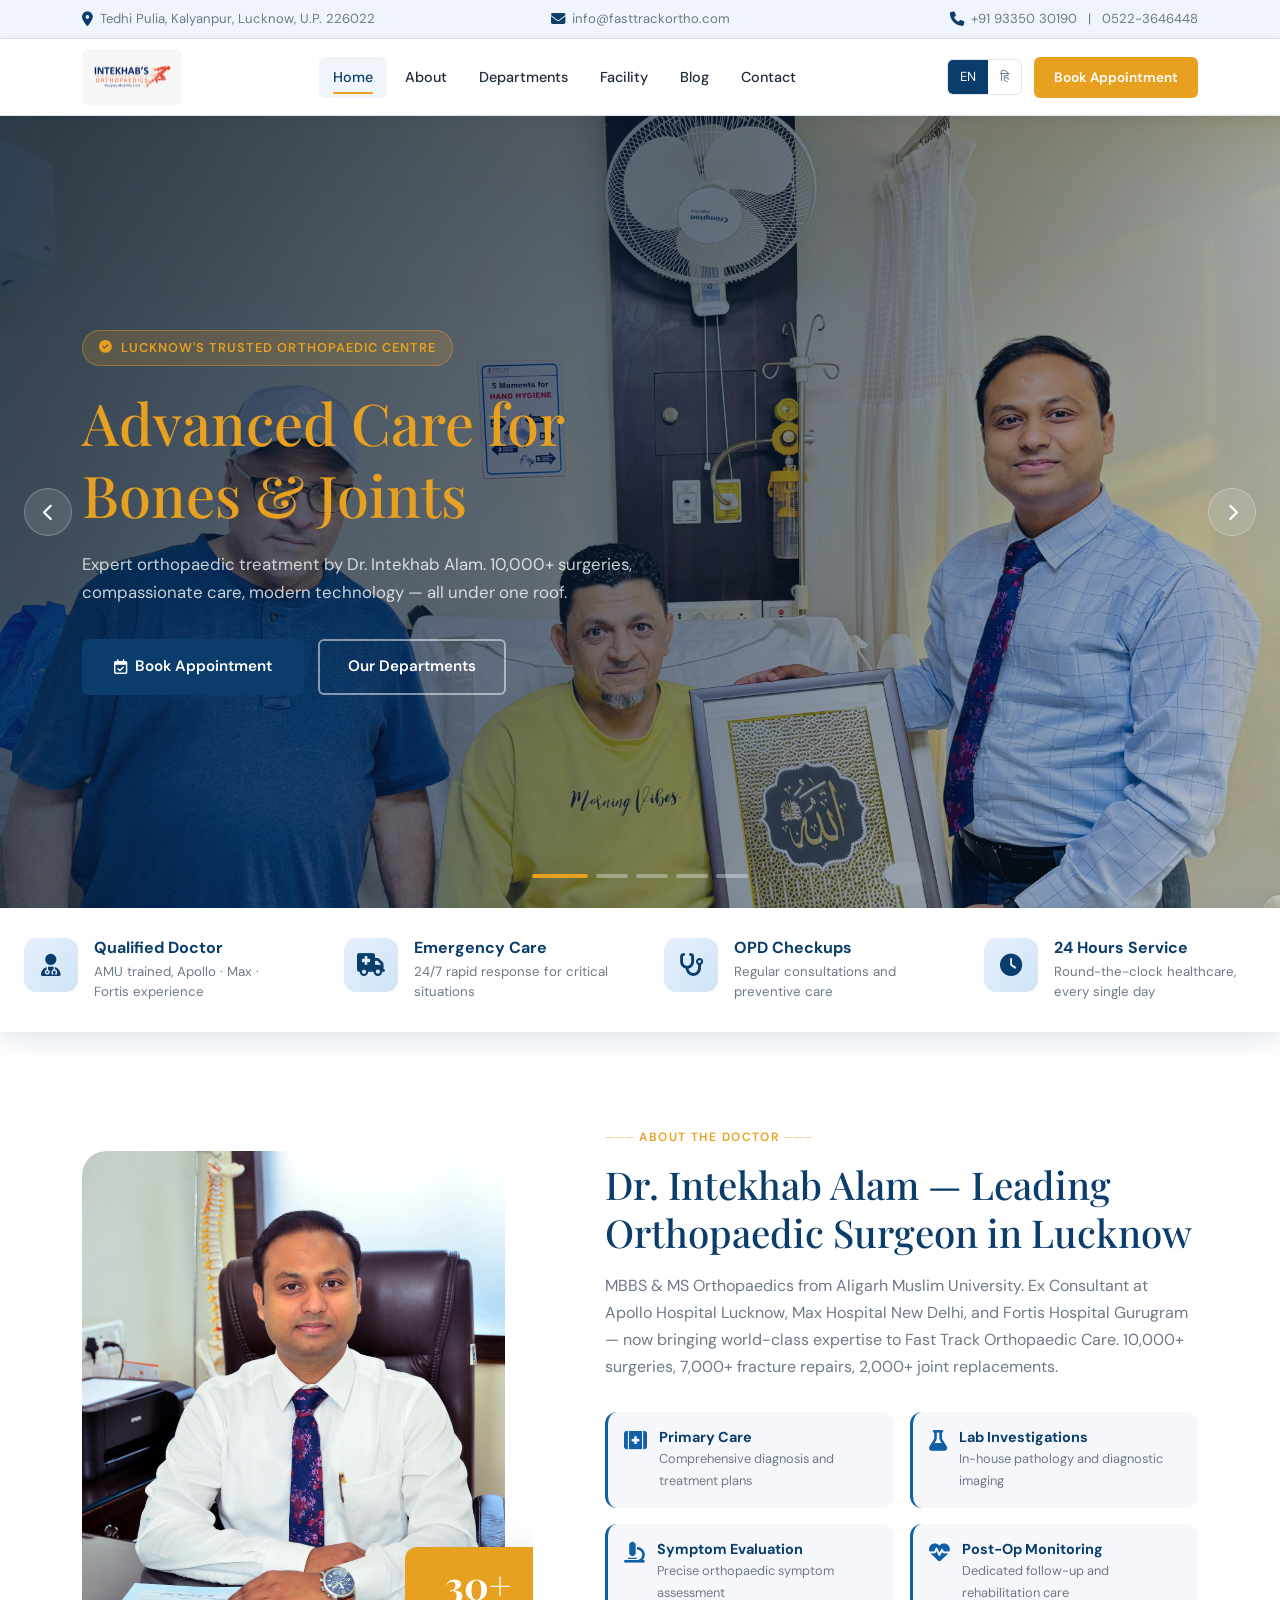
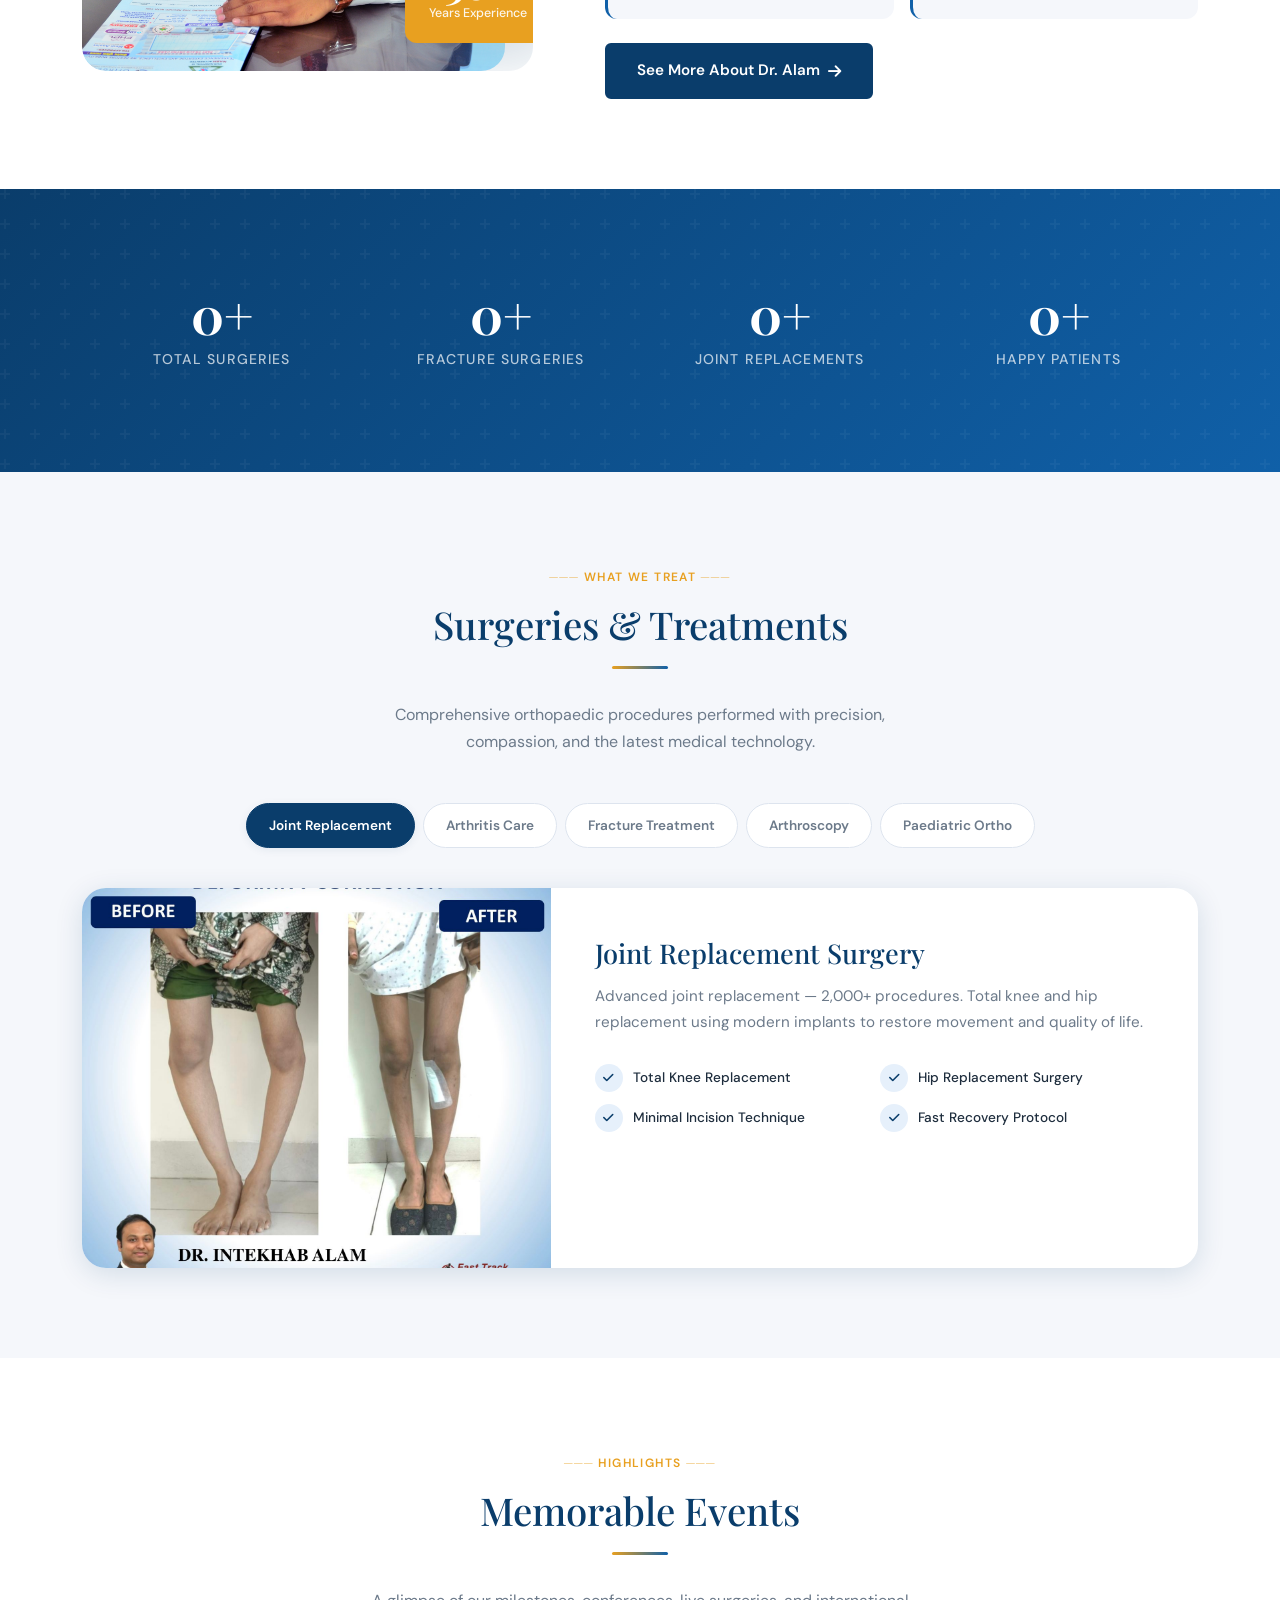
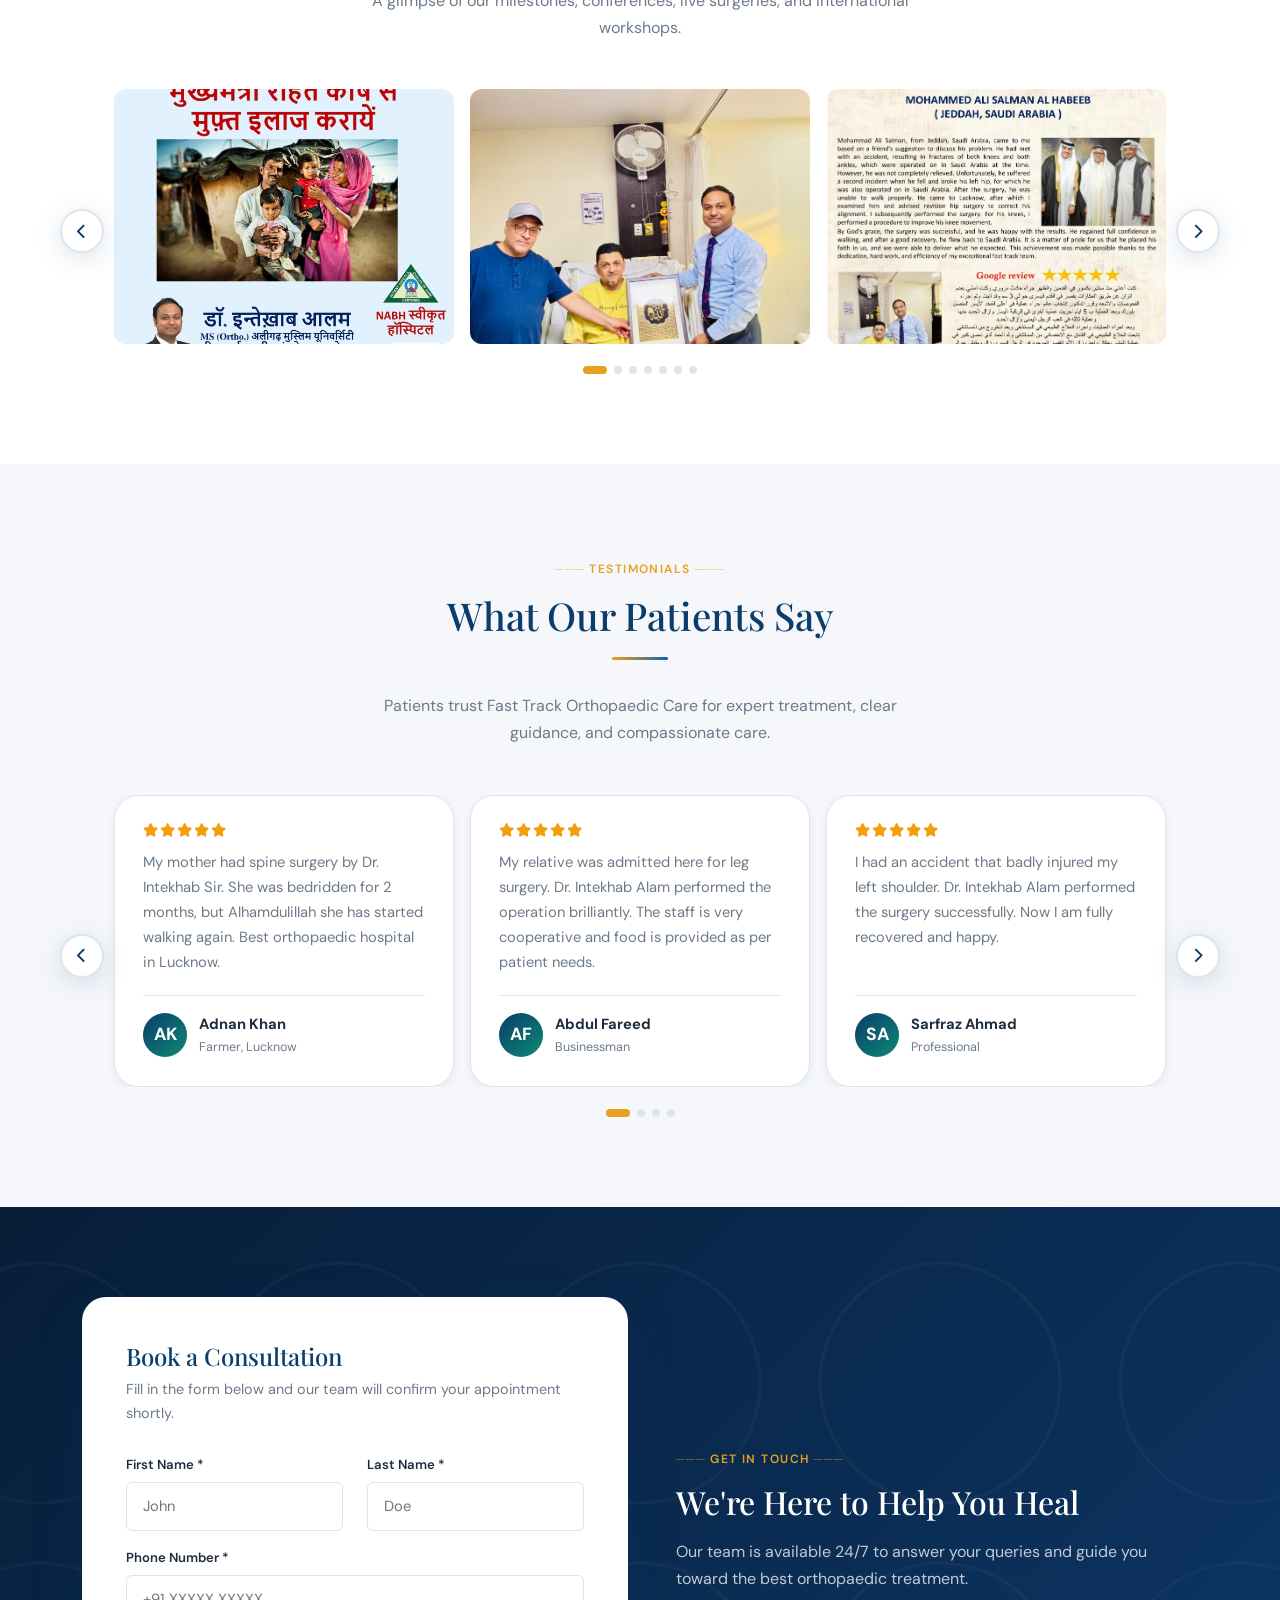
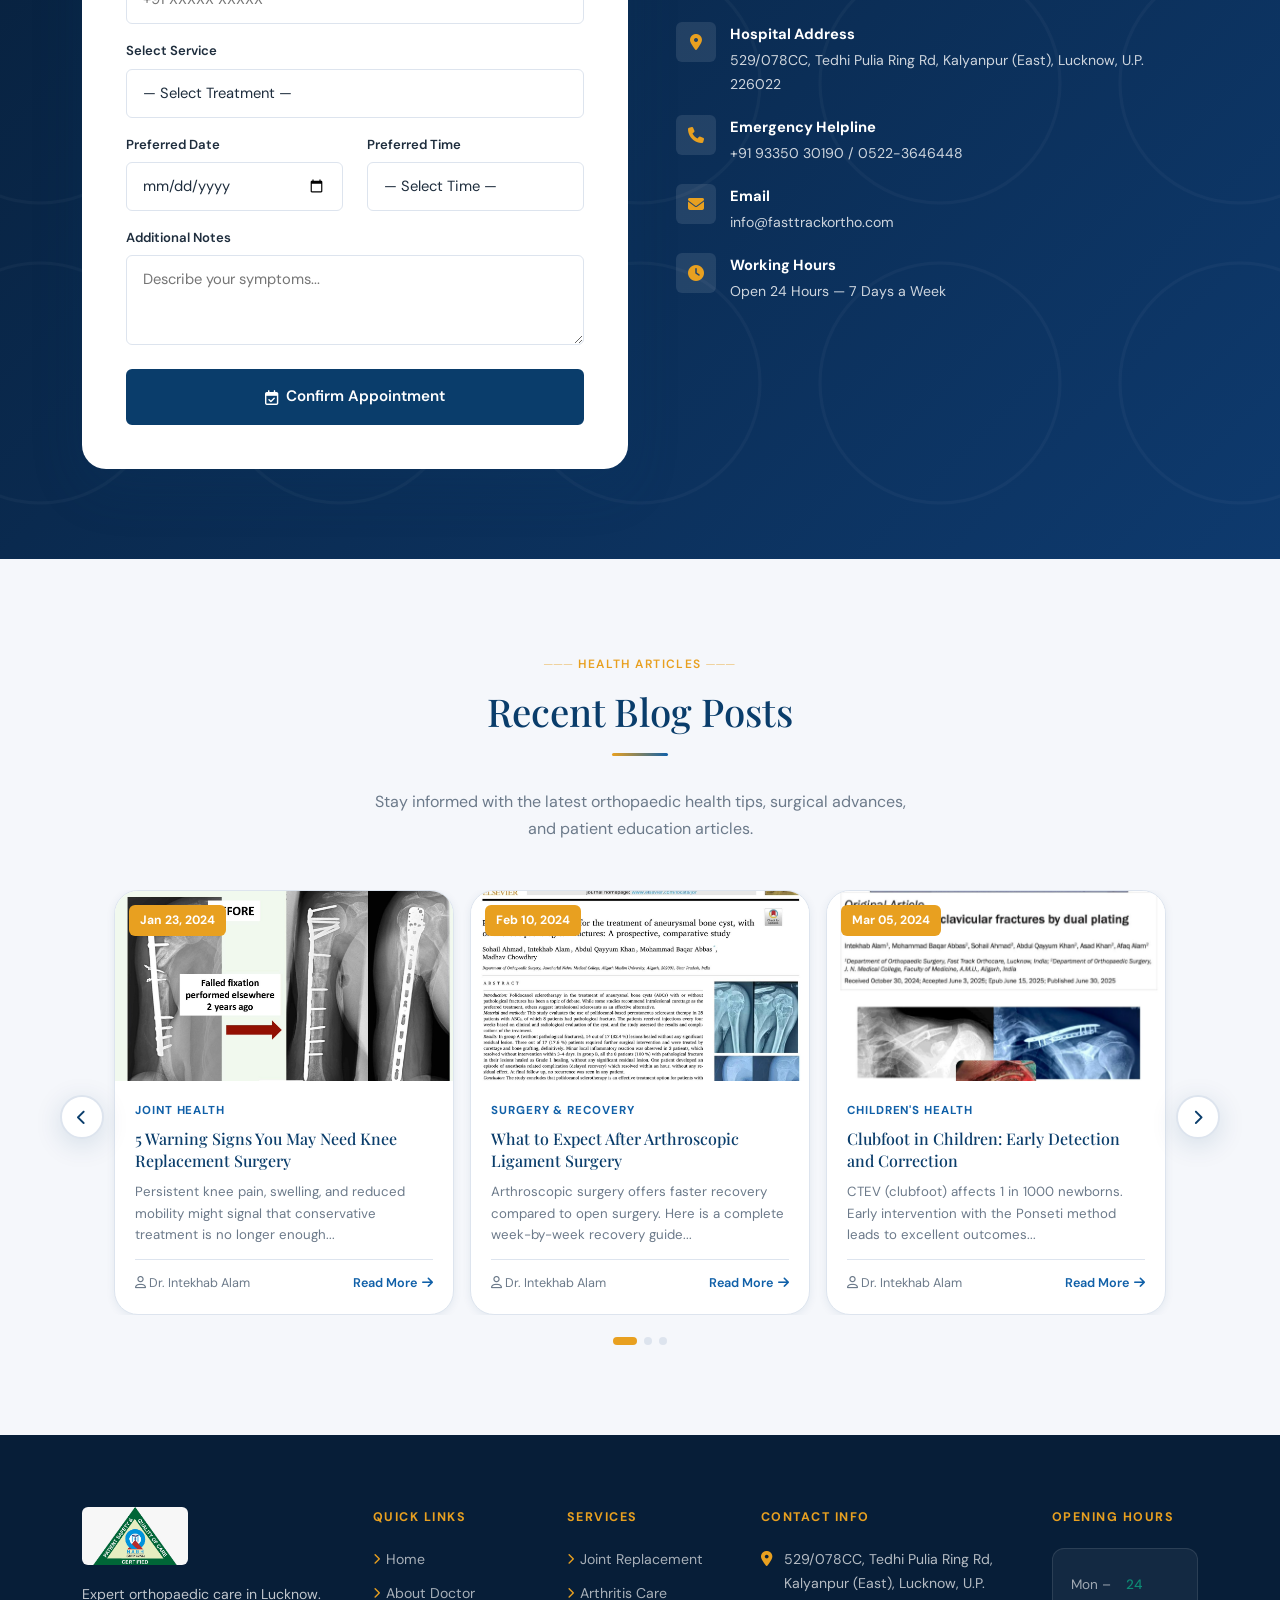
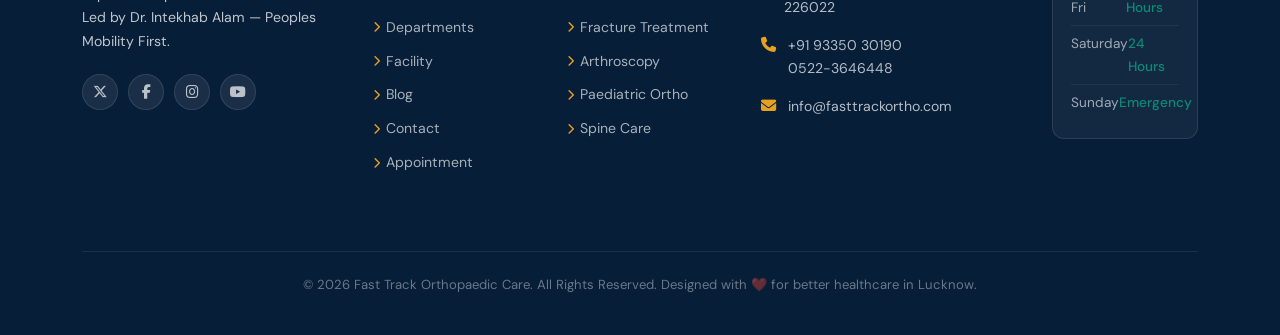
==== index.html @ cccd068b "Update project files" ====
<!DOCTYPE html>
<html lang="en">
<head>
  <meta charset="UTF-8" />
  <meta name="viewport" content="width=device-width, initial-scale=1.0" />
  <meta name="description" content="Fast Track Orthopaedic Care — Expert orthopaedic treatment by Dr. Intekhab Alam. Lucknow's leading orthopaedic hospital." />
  <title>Dr. Intekhab Alam | Fast Track Orthopaedic Care</title>

  <link rel="preconnect" href="https://fonts.googleapis.com" />
  <link rel="preconnect" href="https://fonts.gstatic.com" crossorigin />
  <link href="https://fonts.googleapis.com/css2?family=Playfair+Display:wght@500;600;700&family=DM+Sans:wght@300;400;500;600&display=swap" rel="stylesheet" />
  <link rel="stylesheet" href="https://cdnjs.cloudflare.com/ajax/libs/font-awesome/6.5.1/css/all.min.css" />
  <link rel="stylesheet" href="https://cdn.jsdelivr.net/npm/bootstrap@5.3.3/dist/css/bootstrap.min.css" />
  <link rel="stylesheet" href="https://cdn.jsdelivr.net/npm/aos@2.3.4/dist/aos.css" />

  <style>
    /* ══════════════════════════════════════
       CSS VARIABLES
    ══════════════════════════════════════ */
    :root {
      --clr-primary:    #0a3d6b;
      --clr-primary-lt: #1060a8;
      --clr-accent:     #e8a020;
      --clr-accent-lt:  #ffeabc;
      --clr-teal:       #0d8a74;
      --clr-bg:         #f5f7fb;
      --clr-bg-dark:    #071e38;
      --clr-text:       #1e2d3d;
      --clr-muted:      #6c7a8a;
      --clr-white:      #ffffff;
      --clr-border:     #dde4ee;
      --font-head: 'Playfair Display', Georgia, serif;
      --font-body: 'DM Sans', sans-serif;
      --radius-sm: 6px;
      --radius-md: 12px;
      --radius-lg: 24px;
      --shadow-sm: 0 2px 8px rgba(10,61,107,.08);
      --shadow-md: 0 6px 28px rgba(10,61,107,.14);
      --shadow-lg: 0 18px 52px rgba(10,61,107,.18);
      --transition: 0.3s cubic-bezier(.4,0,.2,1);
    }

    *, *::before, *::after { box-sizing: border-box; margin: 0; padding: 0; }
    html { scroll-behavior: smooth; -webkit-text-size-adjust: 100%; }
    body { font-family: var(--font-body); color: var(--clr-text); background: var(--clr-white); line-height: 1.7; overflow-x: hidden; }
    h1,h2,h3,h4,h5,h6 { font-family: var(--font-head); color: var(--clr-primary); line-height: 1.25; }
    a { text-decoration: none; color: inherit; transition: var(--transition); }
    img { max-width: 100%; display: block; }
    section { overflow: hidden; }

    /* ══ UTILITIES ══ */
    .section-pad    { padding: 90px 0; }
    .section-pad-sm { padding: 60px 0; }

    .badge-tag {
      display: inline-block; font-size: .75rem; font-weight: 600;
      letter-spacing: .12em; text-transform: uppercase;
      color: var(--clr-accent); margin-bottom: 12px;
    }
    .badge-tag::before { content: "─── "; opacity: .5; }
    .badge-tag::after  { content: " ───"; opacity: .5; }

    .section-title { font-size: clamp(1.8rem, 3vw, 2.6rem); margin-bottom: 16px; }
    .section-sub   { color: var(--clr-muted); font-size: 1rem; max-width: 560px; margin: 0 auto; }

    .divider {
      width: 56px; height: 3px;
      background: linear-gradient(90deg, var(--clr-accent), var(--clr-primary-lt));
      border-radius: 4px; margin: 18px auto 32px;
    }

    .lang-hidden { display: none !important; }

    .btn-primary-custom {
      display: inline-flex; align-items: center; gap: 8px;
      padding: 13px 30px; background: var(--clr-primary); color: var(--clr-white);
      border: 2px solid var(--clr-primary); border-radius: var(--radius-sm);
      font-weight: 600; font-size: .95rem; cursor: pointer; transition: var(--transition);
    }
    .btn-primary-custom:hover { background: var(--clr-accent); border-color: var(--clr-accent); color: var(--clr-white); transform: translateY(-2px); box-shadow: var(--shadow-md); }

    .btn-outline-custom {
      display: inline-flex; align-items: center; gap: 8px;
      padding: 11px 28px; background: transparent; color: var(--clr-white);
      border: 2px solid rgba(255,255,255,.5); border-radius: var(--radius-sm);
      font-weight: 600; font-size: .95rem; cursor: pointer; transition: var(--transition);
    }
    .btn-outline-custom:hover { background: var(--clr-white); color: var(--clr-primary); border-color: var(--clr-white); }

    /* ══ TICKER ══ */
    .ticker-bar { background: linear-gradient(90deg, var(--clr-primary), var(--clr-primary-lt)); color: var(--clr-white); padding: 9px 0; overflow: hidden; white-space: nowrap; }
    .ticker-inner { display: inline-block; font-size: .85rem; font-weight: 500; letter-spacing: .03em; animation: ticker-scroll 22s linear infinite; }
    @keyframes ticker-scroll { 0% { transform: translateX(100vw); } 100% { transform: translateX(-100%); } }

    /* ══ INFO BAR ══ */
    .info-bar { background: #f0f5fb; border-bottom: 1px solid var(--clr-border); padding: 8px 0; font-size: .82rem; color: var(--clr-muted); }
    .info-bar .info-item { display: flex; align-items: center; gap: 7px; }
    .info-bar .info-item i { color: var(--clr-primary); font-size: .9rem; }
    .info-bar a { color: var(--clr-muted); }
    .info-bar a:hover { color: var(--clr-primary); }

    /* ══ NAVBAR ══ */
    .main-navbar { background: var(--clr-white); border-bottom: 1px solid var(--clr-border); padding: 0; position: sticky; top: 0; z-index: 1000; box-shadow: 0 2px 12px rgba(10,61,107,.07); transition: box-shadow var(--transition); }
    .main-navbar .navbar-inner { display: flex; align-items: center; justify-content: space-between; padding: 10px 0; gap: 20px; }
    .nav-logo img { height: 56px; width: auto; border-radius: var(--radius-sm); }
    .logo-hi { display: none; }
    .nav-links { display: flex; list-style: none; gap: 4px; margin: 0; padding: 0; }
    .nav-links li a { display: block; padding: 8px 14px; font-size: .9rem; font-weight: 500; color: var(--clr-text); border-radius: var(--radius-sm); position: relative; }
    .nav-links li a::after { content: ''; position: absolute; bottom: 4px; left: 14px; right: 14px; height: 2px; background: var(--clr-accent); border-radius: 2px; transform: scaleX(0); transition: var(--transition); transform-origin: left; }
    .nav-links li a:hover, .nav-links li a.active { color: var(--clr-primary); background: #f0f5fb; }
    .nav-links li a:hover::after, .nav-links li a.active::after { transform: scaleX(1); }
    .nav-right { display: flex; align-items: center; gap: 12px; flex-shrink: 0; }
    .lang-selector { display: flex; border: 1px solid var(--clr-border); border-radius: var(--radius-sm); overflow: hidden; font-size: .82rem; font-weight: 600; }
    .lang-btn { padding: 6px 12px; background: transparent; border: none; cursor: pointer; color: var(--clr-muted); transition: var(--transition); }
    .lang-btn.active, .lang-btn:hover { background: var(--clr-primary); color: var(--clr-white); }
    .nav-appt-btn { padding: 9px 20px; background: var(--clr-accent); color: var(--clr-white); border: none; border-radius: var(--radius-sm); font-weight: 600; font-size: .85rem; cursor: pointer; transition: var(--transition); white-space: nowrap; }
    .nav-appt-btn:hover { background: var(--clr-primary); transform: translateY(-1px); }
    .nav-hamburger { display: none; background: none; border: 1px solid var(--clr-border); border-radius: var(--radius-sm); padding: 7px 10px; cursor: pointer; color: var(--clr-primary); font-size: 1.1rem; }
    .mobile-menu { display: none; background: var(--clr-white); border-top: 1px solid var(--clr-border); padding: 16px 0; }
    .mobile-menu.open { display: block; }
    .mobile-menu ul { list-style: none; padding: 0; margin: 0; }
    .mobile-menu ul li a { display: block; padding: 10px 20px; font-weight: 500; color: var(--clr-text); border-bottom: 1px solid var(--clr-border); }
    .mobile-menu ul li a:hover { background: #f0f5fb; color: var(--clr-primary); }

    /* ══ HERO ══ */
    .hero-section { position: relative; height: 88vh; min-height: 520px; overflow: hidden; background: var(--clr-bg-dark); }
    .hero-slide { position: absolute; inset: 0; background-size: cover; background-position: center; opacity: 0; transition: opacity 1.2s ease; }
    .hero-slide.active { opacity: 1; }
    .hero-overlay { position: absolute; inset: 0; background: linear-gradient(110deg, rgba(7,30,56,.82) 0%, rgba(7,30,56,.55) 55%, rgba(7,30,56,.2) 100%); }
    .hero-content { position: relative; z-index: 10; height: 100%; display: flex; align-items: center; }
    .hero-text { max-width: 620px; }
    .hero-badge { display: inline-flex; align-items: center; gap: 8px; background: rgba(232,160,32,.18); border: 1px solid rgba(232,160,32,.4); color: var(--clr-accent); padding: 6px 16px; border-radius: 100px; font-size: .8rem; font-weight: 600; letter-spacing: .08em; text-transform: uppercase; margin-bottom: 20px; animation: fadeInUp .8s ease .2s both; }
    .hero-title { font-size: clamp(2.2rem, 5vw, 3.6rem); color: var(--clr-white); margin-bottom: 20px; animation: fadeInUp .8s ease .4s both; }
    .hero-title span { color: var(--clr-accent); }
    .hero-desc { color: rgba(255,255,255,.78); font-size: 1.05rem; margin-bottom: 32px; animation: fadeInUp .8s ease .6s both; }
    .hero-actions { display: flex; gap: 14px; flex-wrap: wrap; animation: fadeInUp .8s ease .8s both; }
    .hero-indicators { position: absolute; bottom: 30px; left: 50%; transform: translateX(-50%); display: flex; gap: 8px; z-index: 20; }
    .hero-indicators button { width: 32px; height: 4px; border: none; border-radius: 4px; background: rgba(255,255,255,.35); cursor: pointer; transition: var(--transition); }
    .hero-indicators button.active { background: var(--clr-accent); width: 56px; }
    .hero-arrow { position: absolute; top: 50%; transform: translateY(-50%); z-index: 20; background: rgba(255,255,255,.12); border: 1px solid rgba(255,255,255,.25); color: var(--clr-white); width: 48px; height: 48px; border-radius: 50%; display: flex; align-items: center; justify-content: center; cursor: pointer; backdrop-filter: blur(6px); transition: var(--transition); font-size: 1.1rem; }
    .hero-arrow:hover { background: var(--clr-accent); border-color: var(--clr-accent); }
    .hero-arrow.prev { left: 24px; }
    .hero-arrow.next { right: 24px; }

    /* ══ FEATURES STRIP ══ */
    .features-strip { background: var(--clr-white); box-shadow: var(--shadow-md); position: relative; z-index: 5; }
    .feature-card { padding: 30px 24px; border-right: 1px solid var(--clr-border); display: flex; align-items: flex-start; gap: 16px; transition: var(--transition); }
    .feature-card:last-child { border-right: none; }
    .feature-card:hover { background: #f8fbff; }
    .feature-card .icon-wrap { width: 54px; height: 54px; border-radius: var(--radius-md); background: linear-gradient(135deg, #e6f0fb, #d0e4f7); display: flex; align-items: center; justify-content: center; font-size: 1.4rem; color: var(--clr-primary); flex-shrink: 0; transition: var(--transition); }
    .feature-card:hover .icon-wrap { background: var(--clr-primary); color: var(--clr-white); transform: scale(1.08); }
    .feature-card h4 { font-size: 1rem; font-family: var(--font-body); font-weight: 700; margin-bottom: 4px; }
    .feature-card p { font-size: .83rem; color: var(--clr-muted); margin: 0; line-height: 1.5; }

    /* ══ ABOUT ══ */
    .about-section { background: var(--clr-white); }
    .about-img-wrap { position: relative; border-radius: var(--radius-lg); overflow: hidden; }
    .about-img-wrap img { width: 100%; height: 520px; object-fit: cover; border-radius: var(--radius-lg); }
    .about-exp-badge { position: absolute; bottom: 28px; right: -18px; background: var(--clr-accent); color: var(--clr-white); padding: 18px 24px; border-radius: var(--radius-md); text-align: center; box-shadow: var(--shadow-lg); }
    .about-exp-badge .num { font-size: 2.4rem; font-family: var(--font-head); font-weight: 700; line-height: 1; }
    .about-exp-badge .label { font-size: .78rem; font-weight: 500; opacity: .9; }
    .about-content { padding-left: 48px; }
    .about-services-grid { display: grid; grid-template-columns: 1fr 1fr; gap: 16px; margin-top: 32px; }
    .about-service-item { display: flex; align-items: flex-start; gap: 12px; padding: 16px; background: var(--clr-bg); border-radius: var(--radius-md); border-left: 3px solid var(--clr-primary-lt); transition: var(--transition); }
    .about-service-item:hover { background: #e8f0fb; border-left-color: var(--clr-accent); transform: translateX(4px); }
    .about-service-item .svc-icon { font-size: 1.3rem; color: var(--clr-primary-lt); margin-top: 2px; flex-shrink: 0; }
    .about-service-item h5 { font-size: .9rem; font-family: var(--font-body); font-weight: 700; margin-bottom: 2px; }
    .about-service-item p { font-size: .8rem; color: var(--clr-muted); margin: 0; }

    /* ══ TREATMENTS ══ */
    .treatments-section { background: var(--clr-bg); }
    .treatment-tabs { display: flex; flex-wrap: wrap; gap: 8px; justify-content: center; margin-bottom: 40px; }
    .treatment-tab-btn { padding: 10px 22px; background: var(--clr-white); border: 1.5px solid var(--clr-border); border-radius: 100px; font-size: .85rem; font-weight: 600; color: var(--clr-muted); cursor: pointer; transition: var(--transition); }
    .treatment-tab-btn:hover, .treatment-tab-btn.active { background: var(--clr-primary); border-color: var(--clr-primary); color: var(--clr-white); box-shadow: var(--shadow-sm); }
    .treatment-panel { display: none; background: var(--clr-white); border-radius: var(--radius-lg); overflow: hidden; box-shadow: var(--shadow-md); }
    .treatment-panel.active { display: flex; }
    .treatment-panel .panel-img { width: 42%; flex-shrink: 0; background-size: cover; background-position: center; min-height: 380px; }
    .treatment-panel .panel-body { padding: 48px 44px; flex: 1; }
    .panel-body h3 { font-size: 1.7rem; margin-bottom: 14px; }
    .panel-body p { color: var(--clr-muted); font-size: .95rem; margin-bottom: 28px; }
    .panel-points { display: grid; grid-template-columns: 1fr 1fr; gap: 12px; }
    .panel-point { display: flex; align-items: center; gap: 10px; font-size: .85rem; font-weight: 500; }
    .panel-point i { width: 28px; height: 28px; background: #e6f0fb; color: var(--clr-primary); border-radius: 50%; display: flex; align-items: center; justify-content: center; font-size: .75rem; flex-shrink: 0; }

    /* ══ STATS ══ */
    .stats-section { background: linear-gradient(135deg, var(--clr-primary) 0%, var(--clr-primary-lt) 100%); position: relative; }
    .stats-section::before { content: ''; position: absolute; inset: 0; background: url("data:image/svg+xml,%3Csvg width='60' height='60' viewBox='0 0 60 60' xmlns='http://www.w3.org/2000/svg'%3E%3Cg fill='none' fill-rule='evenodd'%3E%3Cg fill='%23ffffff' fill-opacity='0.04'%3E%3Cpath d='M36 34v-4h-2v4h-4v2h4v4h2v-4h4v-2h-4zm0-30V0h-2v4h-4v2h4v4h2V6h4V4h-4zM6 34v-4H4v4H0v2h4v4h2v-4h4v-2H6zM6 4V0H4v4H0v2h4v4h2V6h4V4H6z'/%3E%3C/g%3E%3C/g%3E%3C/svg%3E"); }
    .stat-card { text-align: center; padding: 40px 20px; position: relative; }
    .stat-card::after { content: ''; position: absolute; right: 0; top: 20%; bottom: 20%; width: 1px; background: rgba(255,255,255,.15); }
    .stat-card:last-child::after { display: none; }
    .stat-number { font-size: clamp(2.4rem, 4vw, 3.4rem); font-family: var(--font-head); font-weight: 700; color: var(--clr-white); line-height: 1; }
    .stat-label { color: rgba(255,255,255,.7); font-size: .88rem; font-weight: 500; margin-top: 8px; text-transform: uppercase; letter-spacing: .08em; }

    /* ══════════════════════════════════════
       GALLERY CAROUSEL
    ══════════════════════════════════════ */
    .events-section { background: var(--clr-white); }

    .carousel-outer {
      position: relative;
    }

    /* The sliding track wrapper — clips overflow */
    .carousel-viewport {
      overflow: hidden;
      border-radius: var(--radius-md);
      cursor: grab;
      user-select: none;
    }
    .carousel-viewport:active { cursor: grabbing; }

    /* The track that slides */
    .carousel-track {
      display: flex;
      transition: transform .45s cubic-bezier(.4,0,.2,1);
      will-change: transform;
    }

    /* Each slide */
    .carousel-slide {
      flex-shrink: 0;
      padding: 0 8px;
    }

    /* Gallery item inside slide */
    .gallery-item {
      position: relative;
      border-radius: var(--radius-md);
      overflow: hidden;
      aspect-ratio: 4/3;
      cursor: pointer;
    }
    .gallery-item img { width: 100%; height: 100%; object-fit: cover; transition: transform .5s ease; display: block; }
    .gallery-item:hover img { transform: scale(1.07); }
    .gallery-overlay { position: absolute; inset: 0; background: linear-gradient(to top, rgba(7,30,56,.82) 0%, transparent 60%); opacity: 0; transition: var(--transition); display: flex; align-items: flex-end; padding: 16px; }
    .gallery-item:hover .gallery-overlay { opacity: 1; }
    .gallery-caption { color: var(--clr-white); font-size: .85rem; font-weight: 600; }

    /* Prev / Next arrows shared style */
    .c-arrow {
      position: absolute;
      top: 50%;
      transform: translateY(-50%);
      z-index: 10;
      width: 44px; height: 44px;
      border-radius: 50%;
      background: var(--clr-white);
      border: 2px solid var(--clr-border);
      color: var(--clr-primary);
      display: flex; align-items: center; justify-content: center;
      font-size: .95rem;
      cursor: pointer;
      box-shadow: var(--shadow-md);
      transition: var(--transition);
    }
    .c-arrow:hover { background: var(--clr-primary); color: var(--clr-white); border-color: var(--clr-primary); }
    .c-arrow.prev { left: -22px; }
    .c-arrow.next { right: -22px; }

    /* Dot indicators shared */
    .c-dots {
      display: flex;
      justify-content: center;
      gap: 7px;
      margin-top: 22px;
    }
    .c-dot {
      width: 8px; height: 8px; border-radius: 50%;
      background: var(--clr-border);
      border: none; cursor: pointer;
      transition: var(--transition);
      padding: 0;
    }
    .c-dot.active {
      background: var(--clr-accent);
      width: 24px;
      border-radius: 4px;
    }

    /* ══════════════════════════════════════
       TESTIMONIALS CAROUSEL
    ══════════════════════════════════════ */
    .testimonials-section { background: var(--clr-bg); }

    .testimonial-card {
      background: var(--clr-white);
      border-radius: var(--radius-lg);
      padding: 28px;
      position: relative;
      box-shadow: var(--shadow-sm);
      border: 1px solid var(--clr-border);
      height: 100%;
      display: flex;
      flex-direction: column;
    }
    .testimonial-card .quote-icon { font-size: 2.5rem; color: var(--clr-accent); line-height: 1; margin-bottom: 14px; font-family: Georgia, serif; }
    .testimonial-card p { color: var(--clr-muted); font-size: .92rem; line-height: 1.7; margin-bottom: 20px; flex: 1; }
    .testimonial-card .reviewer { display: flex; align-items: center; gap: 12px; padding-top: 16px; border-top: 1px solid var(--clr-border); margin-top: auto; }
    .reviewer-avatar { width: 44px; height: 44px; border-radius: 50%; background: linear-gradient(135deg, var(--clr-primary), var(--clr-teal)); display: flex; align-items: center; justify-content: center; color: var(--clr-white); font-size: 1.1rem; font-weight: 700; flex-shrink: 0; }
    .reviewer-name { font-weight: 700; font-size: .92rem; }
    .reviewer-role { font-size: .78rem; color: var(--clr-muted); }
    .star-rating { display: flex; gap: 2px; margin-bottom: 12px; }
    .star-rating i { color: #f59e0b; font-size: .85rem; }

    /* ══════════════════════════════════════
       BLOG CAROUSEL
    ══════════════════════════════════════ */
    .blog-section { background: var(--clr-bg); }

    .blog-card { background: var(--clr-white); border-radius: var(--radius-lg); overflow: hidden; box-shadow: var(--shadow-sm); border: 1px solid var(--clr-border); transition: var(--transition); height: 100%; display: flex; flex-direction: column; }
    .blog-card:hover { transform: translateY(-4px); box-shadow: var(--shadow-md); }
    .blog-card .blog-thumb { height: 190px; background-size: cover; background-position: center; position: relative; flex-shrink: 0; }
    .blog-card .blog-date-badge { position: absolute; top: 14px; left: 14px; background: var(--clr-accent); color: var(--clr-white); padding: 5px 11px; border-radius: var(--radius-sm); font-size: .76rem; font-weight: 700; }
    .blog-card .blog-body { padding: 20px; flex: 1; display: flex; flex-direction: column; }
    .blog-card .blog-category { font-size: .72rem; font-weight: 700; text-transform: uppercase; letter-spacing: .08em; color: var(--clr-primary-lt); margin-bottom: 7px; }
    .blog-card .blog-title { font-size: 1rem; margin-bottom: 9px; color: var(--clr-primary); line-height: 1.4; transition: var(--transition); }
    .blog-card:hover .blog-title { color: var(--clr-accent); }
    .blog-card .blog-excerpt { font-size: .83rem; color: var(--clr-muted); margin-bottom: 14px; line-height: 1.6; flex: 1; }
    .blog-card .blog-footer { display: flex; justify-content: space-between; align-items: center; font-size: .79rem; color: var(--clr-muted); padding-top: 12px; border-top: 1px solid var(--clr-border); margin-top: auto; }
    .read-more-link { color: var(--clr-primary-lt); font-weight: 600; display: flex; align-items: center; gap: 5px; }
    .read-more-link:hover { color: var(--clr-accent); }

    /* ══ APPOINTMENT ══ */
    .appointment-section { background: linear-gradient(135deg, var(--clr-bg-dark) 0%, #0e3a6e 100%); position: relative; }
    .appointment-section::before { content: ''; position: absolute; inset: 0; background: url("data:image/svg+xml,%3Csvg xmlns='http://www.w3.org/2000/svg' width='100' height='100' viewBox='0 0 100 100'%3E%3Ccircle cx='50' cy='50' r='40' stroke='white' stroke-opacity='0.03' stroke-width='1' fill='none'/%3E%3C/svg%3E") center/300px; }
    .appt-form-card { background: var(--clr-white); border-radius: var(--radius-lg); padding: 44px; box-shadow: var(--shadow-lg); }
    .appt-form-card h3 { font-size: 1.5rem; margin-bottom: 6px; }
    .appt-form-card p { color: var(--clr-muted); font-size: .9rem; margin-bottom: 28px; }
    .form-group-custom { margin-bottom: 16px; }
    .form-label-custom { font-size: .82rem; font-weight: 600; color: var(--clr-text); margin-bottom: 6px; display: block; }
    .form-input-custom { width: 100%; padding: 11px 16px; border: 1.5px solid var(--clr-border); border-radius: var(--radius-sm); font-family: var(--font-body); font-size: .92rem; color: var(--clr-text); background: var(--clr-white); transition: var(--transition); outline: none; }
    .form-input-custom:focus { border-color: var(--clr-primary-lt); box-shadow: 0 0 0 3px rgba(16,96,168,.1); }
    select.form-input-custom { appearance: none; cursor: pointer; }
    textarea.form-input-custom { resize: vertical; min-height: 90px; }
    .appt-info-side { color: var(--clr-white); padding-left: 24px; }
    .appt-info-side h2 { font-size: 2rem; color: var(--clr-white); margin-bottom: 16px; }
    .appt-info-side p { color: rgba(255,255,255,.75); margin-bottom: 30px; }
    .appt-contact-list { list-style: none; padding: 0; }
    .appt-contact-list li { display: flex; align-items: flex-start; gap: 14px; margin-bottom: 18px; }
    .appt-contact-list li .ci { width: 40px; height: 40px; background: rgba(255,255,255,.1); border-radius: var(--radius-sm); display: flex; align-items: center; justify-content: center; font-size: 1rem; color: var(--clr-accent); flex-shrink: 0; }
    .appt-contact-list li .ct { font-size: .88rem; color: rgba(255,255,255,.8); }
    .appt-contact-list li .ct strong { display: block; color: var(--clr-white); font-size: .92rem; margin-bottom: 2px; }

    /* ══ FOOTER ══ */
    .site-footer { background: var(--clr-bg-dark); color: rgba(255,255,255,.75); padding-top: 72px; }
    .footer-logo { margin-bottom: 18px; }
    .footer-logo img { height: 58px; border-radius: var(--radius-sm); }
    .footer-desc { font-size: .88rem; line-height: 1.7; max-width: 300px; }
    .footer-social { display: flex; gap: 10px; margin-top: 20px; }
    .footer-social a { width: 36px; height: 36px; border-radius: 50%; background: rgba(255,255,255,.08); display: flex; align-items: center; justify-content: center; color: rgba(255,255,255,.7); font-size: .9rem; border: 1px solid rgba(255,255,255,.1); transition: var(--transition); }
    .footer-social a:hover { background: var(--clr-accent); border-color: var(--clr-accent); color: var(--clr-white); transform: translateY(-2px); }
    .footer-heading { font-family: var(--font-body); font-size: .78rem; font-weight: 700; text-transform: uppercase; letter-spacing: .12em; color: var(--clr-accent); margin-bottom: 20px; }
    .footer-links { list-style: none; padding: 0; }
    .footer-links li { margin-bottom: 10px; }
    .footer-links a { font-size: .88rem; color: rgba(255,255,255,.65); display: flex; align-items: center; gap: 6px; transition: var(--transition); }
    .footer-links a:hover { color: var(--clr-accent); padding-left: 4px; }
    .footer-links a i { font-size: .7rem; color: var(--clr-accent); }
    .footer-contact-item { display: flex; align-items: flex-start; gap: 12px; margin-bottom: 14px; }
    .footer-contact-item i { color: var(--clr-accent); font-size: .95rem; margin-top: 3px; flex-shrink: 0; }
    .footer-contact-item span { font-size: .88rem; color: rgba(255,255,255,.7); }
    .footer-hours { background: rgba(255,255,255,.05); border: 1px solid rgba(255,255,255,.1); border-radius: var(--radius-md); padding: 18px; margin-top: 8px; }
    .hours-row { display: flex; justify-content: space-between; font-size: .85rem; padding: 6px 0; border-bottom: 1px solid rgba(255,255,255,.06); }
    .hours-row:last-child { border-bottom: none; }
    .hours-row .day { color: rgba(255,255,255,.6); }
    .hours-row .time { color: var(--clr-white); font-weight: 500; }
    .hours-row .open { color: var(--clr-teal); }
    .footer-bottom { margin-top: 60px; padding: 22px 0; border-top: 1px solid rgba(255,255,255,.08); text-align: center; font-size: .82rem; color: rgba(255,255,255,.4); }
    .footer-bottom a { color: var(--clr-accent); }

    @keyframes fadeInUp { from { opacity: 0; transform: translateY(24px); } to { opacity: 1; transform: translateY(0); } }

    /* ══════════════════════════════════════
       RESPONSIVE
    ══════════════════════════════════════ */
    @media (max-width: 992px) {
      .nav-links { display: none; }
      .nav-hamburger { display: flex; align-items: center; }
      .about-content { padding-left: 0; margin-top: 32px; }
      .about-exp-badge { right: 12px; }
      .treatment-panel { flex-direction: column; }
      .treatment-panel .panel-img { width: 100%; min-height: 240px; }
      .appt-info-side { padding-left: 0; margin-top: 40px; }
      .c-arrow.prev { left: -14px; }
      .c-arrow.next { right: -14px; }
    }

    @media (max-width: 768px) {
      .section-pad { padding: 60px 0; }
      .section-pad-sm { padding: 40px 0; }
      .features-strip .row > div { border-right: none; border-bottom: 1px solid var(--clr-border); }
      .features-strip .row > div:last-child { border-bottom: none; }
      .panel-points { grid-template-columns: 1fr; }
      .hero-arrow { display: none; }
      .appt-form-card { padding: 28px 20px; }
      .about-services-grid { grid-template-columns: 1fr; }
      .c-arrow { display: none; }
      .about-img-wrap img { height: 320px; }
    }

    @media (max-width: 480px) {
      .hero-title { font-size: 1.9rem; }
      .stat-card { padding: 28px 12px; }
      .stat-card::after { display: none; }
    }
  </style>
</head>

<body>

  <!-- TICKER -->
  <!-- <div class="ticker-bar" role="marquee">
    <span class="ticker-inner">
      🏥 24×7 Emergency Services Available &nbsp;|&nbsp;
      🦴 Expert Orthopaedic Surgeons &nbsp;|&nbsp;
      🔬 Advanced Diagnostic Facility &nbsp;|&nbsp;
      💊 Minimally Invasive Surgery &nbsp;|&nbsp;
      ❤️ Peoples Mobility First &nbsp;|&nbsp;
      📞 Call Now: +91 93350 30190 / 0522-3646448 &nbsp;&nbsp;&nbsp;&nbsp;
    </span>
  </div> -->

  <!-- INFO BAR -->
  <div class="info-bar  d-none d-md-block">
    <div class="container">
      <div class="row align-items-center justify-content-between">
        <div class="col-md-4 col-sm-12 mb-1 mb-md-0">
          <div class="info-item">
            <i class="fa-solid fa-location-dot"></i>
            <span class="en">Tedhi Pulia, Kalyanpur, Lucknow, U.P. 226022</span>
            <span class="hi lang-hidden">टेढ़ी पुलिया, कल्याणपुर, लखनऊ, उ.प्र. 226022</span>
          </div>
        </div>
        <div class="col-md-4 col-sm-12 mb-1 mb-md-0 text-md-center">
          <div class="info-item justify-content-md-center">
            <i class="fa-solid fa-envelope"></i>
            <a href="mailto:info@fasttrackortho.com">info@fasttrackortho.com</a>
          </div>
        </div>
        <div class="col-md-4 col-sm-12 text-md-end">
          <div class="info-item justify-content-md-end">
            <i class="fa-solid fa-phone"></i>
            <a href="tel:+919335030190">+91 93350 30190</a> &nbsp;|&nbsp; <a href="tel:05223646448">0522-3646448</a>
          </div>
        </div>
      </div>
    </div>
  </div>

  <!-- NAVBAR -->
  <nav class="main-navbar" id="mainNav">
    <div class="container">
      <div class="navbar-inner">
        <a href="index.html" class="nav-logo">
          <img src="images/logo/logoint.jpeg" alt="Fast Track Orthopaedic Care" class="logo-en" />
          <img src="images/logo/logoint.jpeg" alt="Fast Track Orthopaedic Care" class="logo-hi" />
        </a>
        <ul class="nav-links">
          <li><a href="index.html" class="active"><span class="en">Home</span><span class="hi lang-hidden">होम</span></a></li>
          <li><a href="about.html"><span class="en">About</span><span class="hi lang-hidden">हमारे बारे में</span></a></li>
          <li><a href="department.html"><span class="en">Departments</span><span class="hi lang-hidden">विभाग</span></a></li>
          <li><a href="pricing.html"><span class="en">Facility</span><span class="hi lang-hidden">सुविधा</span></a></li>
          <li><a href="blog.html"><span class="en">Blog</span><span class="hi lang-hidden">ब्लॉग</span></a></li>
          <li><a href="contact.html"><span class="en">Contact</span><span class="hi lang-hidden">संपर्क</span></a></li>
        </ul>
        <div class="nav-right">
          <div class="lang-selector">
            <button class="lang-btn active" id="btn-en" onclick="setLanguage('en')">EN</button>
            <button class="lang-btn" id="btn-hi" onclick="setLanguage('hi')">हि</button>
          </div>
          <a href="appointment.html" class="nav-appt-btn">
            <span class="en">Book Appointment</span><span class="hi lang-hidden">अपॉइंटमेंट लें</span>
          </a>
          <button class="nav-hamburger" id="hamburgerBtn" aria-expanded="false">
            <i class="fa-solid fa-bars"></i>
          </button>
        </div>
      </div>
    </div>
    <div class="mobile-menu" id="mobileMenu">
      <ul>
        <li><a href="index.html"><span class="en">Home</span><span class="hi lang-hidden">होम</span></a></li>
        <li><a href="about.html"><span class="en">About</span><span class="hi lang-hidden">हमारे बारे में</span></a></li>
        <li><a href="department.html"><span class="en">Departments</span><span class="hi lang-hidden">विभाग</span></a></li>
        <li><a href="pricing.html"><span class="en">Facility</span><span class="hi lang-hidden">सुविधा</span></a></li>
        <li><a href="blog.html"><span class="en">Blog</span><span class="hi lang-hidden">ब्लॉग</span></a></li>
        <li><a href="contact.html"><span class="en">Contact</span><span class="hi lang-hidden">संपर्क</span></a></li>
        <li><a href="appointment.html" style="color:var(--clr-accent);font-weight:700;"><span class="en">📅 Book Appointment</span><span class="hi lang-hidden">📅 अपॉइंटमेंट लें</span></a></li>
      </ul>
    </div>
  </nav>

  <!-- HERO -->
  <section class="hero-section" id="hero">
    <div class="hero-slide active" style="background-image:url('images/homeBanner/slide0.jpeg');"></div>
    <div class="hero-slide" style="background-image:url('images/homeBanner/slide1.jpeg');"></div>
    <div class="hero-slide" style="background-image:url('images/homeBanner/slide2.jpeg');"></div>
    <div class="hero-slide" style="background-image:url('images/homeBanner/slide3.jpeg');"></div>
    <div class="hero-slide" style="background-image:url('images/homeBanner/slide4.jpeg');"></div>
    <div class="hero-overlay"></div>
    <div class="hero-content">
      <div class="container">
        <div class="hero-text">
          <div class="hero-badge">
            <i class="fa-solid fa-circle-check"></i>
            <span class="en">Lucknow's Trusted Orthopaedic Centre</span>
            <span class="hi lang-hidden">लखनऊ का विश्वसनीय ऑर्थोपेडिक केंद्र</span>
          </div>
          <h1 class="hero-title">
            <span class="en">Advanced Care for <span>Bones &amp; Joints</span></span>
            <span class="hi lang-hidden">हड्डियों और जोड़ों की <span>उन्नत देखभाल</span></span>
          </h1>
          <p class="hero-desc">
            <span class="en">Expert orthopaedic treatment by Dr. Intekhab Alam. 10,000+ surgeries, compassionate care, modern technology — all under one roof.</span>
            <span class="hi lang-hidden">डॉ. इंतेखाब आलम द्वारा विशेषज्ञ ऑर्थोपेडिक उपचार। 10,000+ सर्जरी, करुणामय देखभाल और आधुनिक तकनीक।</span>
          </p>
          <div class="hero-actions">
            <a href="appointment.html" class="btn-primary-custom"><i class="fa-regular fa-calendar-check"></i><span class="en">Book Appointment</span><span class="hi lang-hidden">अपॉइंटमेंट लें</span></a>
            <a href="department.html" class="btn-outline-custom"><span class="en">Our Departments</span><span class="hi lang-hidden">हमारे विभाग</span></a>
          </div>
        </div>
      </div>
    </div>
    <button class="hero-arrow prev" id="heroPrev"><i class="fa-solid fa-chevron-left"></i></button>
    <button class="hero-arrow next" id="heroNext"><i class="fa-solid fa-chevron-right"></i></button>
    <div class="hero-indicators" id="heroIndicators"></div>
  </section>

  <!-- FEATURES STRIP -->
  <section class="features-strip">
    <div class="container-fluid px-0">
      <div class="row g-0">
        <div class="col-md-3 col-sm-6" data-aos="fade-up" data-aos-delay="0">
          <div class="feature-card">
            <div class="icon-wrap"><i class="fa-solid fa-user-doctor"></i></div>
            <div><h4><span class="en">Qualified Doctor</span><span class="hi lang-hidden">योग्य डॉक्टर</span></h4><p><span class="en">AMU trained, Apollo · Max · Fortis experience</span><span class="hi lang-hidden">AMU प्रशिक्षित, Apollo · Max · Fortis अनुभव</span></p></div>
          </div>
        </div>
        <div class="col-md-3 col-sm-6" data-aos="fade-up" data-aos-delay="80">
          <div class="feature-card">
            <div class="icon-wrap"><i class="fa-solid fa-truck-medical"></i></div>
            <div><h4><span class="en">Emergency Care</span><span class="hi lang-hidden">आपातकालीन देखभाल</span></h4><p><span class="en">24/7 rapid response for critical situations</span><span class="hi lang-hidden">गंभीर स्थितियों में 24/7 त्वरित सहायता</span></p></div>
          </div>
        </div>
        <div class="col-md-3 col-sm-6" data-aos="fade-up" data-aos-delay="160">
          <div class="feature-card">
            <div class="icon-wrap"><i class="fa-solid fa-stethoscope"></i></div>
            <div><h4><span class="en">OPD Checkups</span><span class="hi lang-hidden">OPD जांच</span></h4><p><span class="en">Regular consultations and preventive care</span><span class="hi lang-hidden">नियमित परामर्श और निवारक देखभाल</span></p></div>
          </div>
        </div>
        <div class="col-md-3 col-sm-6" data-aos="fade-up" data-aos-delay="240">
          <div class="feature-card">
            <div class="icon-wrap"><i class="fa-solid fa-clock"></i></div>
            <div><h4><span class="en">24 Hours Service</span><span class="hi lang-hidden">24 घंटे सेवा</span></h4><p><span class="en">Round-the-clock healthcare, every single day</span><span class="hi lang-hidden">हर दिन चौबीसों घंटे स्वास्थ्य सेवा</span></p></div>
          </div>
        </div>
      </div>
    </div>
  </section>

  <!-- ABOUT -->
  <section class="about-section section-pad" id="about">
    <div class="container">
      <div class="row align-items-center">
        <div class="col-lg-5 mb-5 mb-lg-0" data-aos="fade-right">
          <div class="about-img-wrap" style="padding-right:28px;">
            <img src="images/doctor/intekhabalam.jpg" alt="Dr. Intekhab Alam" loading="lazy" />
            <div class="about-exp-badge">
              <div class="num">30+</div>
              <div class="label"><span class="en">Years Experience</span><span class="hi lang-hidden">वर्ष अनुभव</span></div>
            </div>
          </div>
        </div>
        <div class="col-lg-7" data-aos="fade-left">
          <div class="about-content">
            <span class="badge-tag"><span class="en">About The Doctor</span><span class="hi lang-hidden">डॉक्टर के बारे में</span></span>
            <h2 class="section-title"><span class="en">Dr. Intekhab Alam — Leading Orthopaedic Surgeon in Lucknow</span><span class="hi lang-hidden">डॉ. इंतेखाब आलम — लखनऊ के अग्रणी ऑर्थोपेडिक सर्जन</span></h2>
            <p style="color:var(--clr-muted);margin-bottom:16px;">
              <span class="en">MBBS & MS Orthopaedics from Aligarh Muslim University. Ex Consultant at Apollo Hospital Lucknow, Max Hospital New Delhi, and Fortis Hospital Gurugram — now bringing world-class expertise to Fast Track Orthopaedic Care. 10,000+ surgeries, 7,000+ fracture repairs, 2,000+ joint replacements.</span>
              <span class="hi lang-hidden">अलीगढ़ मुस्लिम यूनिवर्सिटी से MBBS और MS ऑर्थोपेडिक्स। अपोलो, मैक्स और फोर्टिस हॉस्पिटल में पूर्व परामर्शदाता। 10,000+ सर्जरी, 7,000+ फ्रैक्चर, 2,000+ जॉइंट रिप्लेसमेंट।</span>
            </p>
            <div class="about-services-grid">
              <div class="about-service-item"><i class="fa-solid fa-kit-medical svc-icon"></i><div><h5><span class="en">Primary Care</span><span class="hi lang-hidden">प्राथमिक देखभाल</span></h5><p><span class="en">Comprehensive diagnosis and treatment plans</span><span class="hi lang-hidden">व्यापक निदान और उपचार योजनाएं</span></p></div></div>
              <div class="about-service-item"><i class="fa-solid fa-flask svc-icon"></i><div><h5><span class="en">Lab Investigations</span><span class="hi lang-hidden">लैब जांच</span></h5><p><span class="en">In-house pathology and diagnostic imaging</span><span class="hi lang-hidden">इन-हाउस पैथोलॉजी और इमेजिंग</span></p></div></div>
              <div class="about-service-item"><i class="fa-solid fa-microscope svc-icon"></i><div><h5><span class="en">Symptom Evaluation</span><span class="hi lang-hidden">लक्षण मूल्यांकन</span></h5><p><span class="en">Precise orthopaedic symptom assessment</span><span class="hi lang-hidden">सटीक ऑर्थोपेडिक लक्षण मूल्यांकन</span></p></div></div>
              <div class="about-service-item"><i class="fa-solid fa-heart-pulse svc-icon"></i><div><h5><span class="en">Post-Op Monitoring</span><span class="hi lang-hidden">ऑपरेशन के बाद निगरानी</span></h5><p><span class="en">Dedicated follow-up and rehabilitation care</span><span class="hi lang-hidden">समर्पित फॉलो-अप और पुनर्वास देखभाल</span></p></div></div>
            </div>
            <div class="mt-4">
              <a href="about.html" class="btn-primary-custom"><span class="en">See More About Dr. Alam</span><span class="hi lang-hidden">डॉ. आलम के बारे में और जानें</span><i class="fa-solid fa-arrow-right"></i></a>
            </div>
          </div>
        </div>
      </div>
    </div>
  </section>

  <!-- STATS -->
  <section class="stats-section section-pad-sm" id="stats">
    <div class="container">
      <div class="row g-0">
        <div class="col-md-3 col-6" data-aos="zoom-in" data-aos-delay="0"><div class="stat-card"><div class="stat-number"><span class="counter" data-target="10000">0</span>+</div><div class="stat-label"><span class="en">Total Surgeries</span><span class="hi lang-hidden">कुल सर्जरी</span></div></div></div>
        <div class="col-md-3 col-6" data-aos="zoom-in" data-aos-delay="80"><div class="stat-card"><div class="stat-number"><span class="counter" data-target="7000">0</span>+</div><div class="stat-label"><span class="en">Fracture Surgeries</span><span class="hi lang-hidden">फ्रैक्चर सर्जरी</span></div></div></div>
        <div class="col-md-3 col-6" data-aos="zoom-in" data-aos-delay="160"><div class="stat-card"><div class="stat-number"><span class="counter" data-target="2000">0</span>+</div><div class="stat-label"><span class="en">Joint Replacements</span><span class="hi lang-hidden">जॉइंट रिप्लेसमेंट</span></div></div></div>
        <div class="col-md-3 col-6" data-aos="zoom-in" data-aos-delay="240"><div class="stat-card"><div class="stat-number"><span class="counter" data-target="4500">0</span>+</div><div class="stat-label"><span class="en">Happy Patients</span><span class="hi lang-hidden">संतुष्ट मरीज</span></div></div></div>
      </div>
    </div>
  </section>

  <!-- TREATMENTS -->
  <section class="treatments-section section-pad" id="treatments">
    <div class="container">
      <div class="text-center mb-5" data-aos="fade-up">
        <span class="badge-tag"><span class="en">What We Treat</span><span class="hi lang-hidden">हम क्या इलाज करते हैं</span></span>
        <h2 class="section-title"><span class="en">Surgeries &amp; Treatments</span><span class="hi lang-hidden">सर्जरी और उपचार</span></h2>
        <div class="divider"></div>
        <p class="section-sub"><span class="en">Comprehensive orthopaedic procedures performed with precision, compassion, and the latest medical technology.</span><span class="hi lang-hidden">सटीकता, करुणा और नवीनतम चिकित्सा तकनीक के साथ व्यापक ऑर्थोपेडिक प्रक्रियाएं।</span></p>
      </div>
      <div class="treatment-tabs" data-aos="fade-up">
        <button class="treatment-tab-btn active" data-tab="treat-1"><span class="en">Joint Replacement</span><span class="hi lang-hidden">जॉइंट रिप्लेसमेंट</span></button>
        <button class="treatment-tab-btn" data-tab="treat-2"><span class="en">Arthritis Care</span><span class="hi lang-hidden">गठिया देखभाल</span></button>
        <button class="treatment-tab-btn" data-tab="treat-3"><span class="en">Fracture Treatment</span><span class="hi lang-hidden">फ्रैक्चर उपचार</span></button>
        <button class="treatment-tab-btn" data-tab="treat-4"><span class="en">Arthroscopy</span><span class="hi lang-hidden">आर्थ्रोस्कोपी</span></button>
        <button class="treatment-tab-btn" data-tab="treat-5"><span class="en">Paediatric Ortho</span><span class="hi lang-hidden">बाल ऑर्थोपेडिक</span></button>
      </div>
      <div data-aos="fade-up">
        <div class="treatment-panel active" id="treat-1">
          <div class="panel-img" style="background-image:url('images/department/JointReplacementSurgery.jpeg');"></div>
          <div class="panel-body"><h3><span class="en">Joint Replacement Surgery</span><span class="hi lang-hidden">जॉइंट रिप्लेसमेंट सर्जरी</span></h3><p><span class="en">Advanced joint replacement — 2,000+ procedures. Total knee and hip replacement using modern implants to restore movement and quality of life.</span><span class="hi lang-hidden">2,000+ जॉइंट रिप्लेसमेंट प्रक्रियाएं। आधुनिक इम्प्लांट से गतिशीलता बहाल।</span></p><div class="panel-points"><div class="panel-point"><i class="fa-solid fa-check"></i><span class="en">Total Knee Replacement</span><span class="hi lang-hidden">टोटल नी रिप्लेसमेंट</span></div><div class="panel-point"><i class="fa-solid fa-check"></i><span class="en">Hip Replacement Surgery</span><span class="hi lang-hidden">हिप रिप्लेसमेंट सर्जरी</span></div><div class="panel-point"><i class="fa-solid fa-check"></i><span class="en">Minimal Incision Technique</span><span class="hi lang-hidden">न्यूनतम चीरा तकनीक</span></div><div class="panel-point"><i class="fa-solid fa-check"></i><span class="en">Fast Recovery Protocol</span><span class="hi lang-hidden">तेज़ रिकवरी प्रोटोकॉल</span></div></div></div>
        </div>
        <div class="treatment-panel" id="treat-2">
          <div class="panel-img" style="background-image:url('images/department/ArthritisCare.jpeg');"></div>
          <div class="panel-body"><h3><span class="en">Arthritis Care &amp; Management</span><span class="hi lang-hidden">गठिया देखभाल और प्रबंधन</span></h3><p><span class="en">Comprehensive arthritis management through medication, physiotherapy, lifestyle guidance, and minimally invasive procedures to reduce pain and improve joint function.</span><span class="hi lang-hidden">दवा, फिजियोथेरेपी और न्यूनतम इनवेसिव प्रक्रियाओं के माध्यम से व्यापक उपचार।</span></p><div class="panel-points"><div class="panel-point"><i class="fa-solid fa-check"></i><span class="en">Rheumatoid Arthritis</span><span class="hi lang-hidden">रूमेटाइड आर्थराइटिस</span></div><div class="panel-point"><i class="fa-solid fa-check"></i><span class="en">Osteoarthritis Management</span><span class="hi lang-hidden">ऑस्टियोआर्थराइटिस प्रबंधन</span></div><div class="panel-point"><i class="fa-solid fa-check"></i><span class="en">Joint Injections / PRP</span><span class="hi lang-hidden">जोड़ इंजेक्शन / PRP</span></div><div class="panel-point"><i class="fa-solid fa-check"></i><span class="en">Physiotherapy Programs</span><span class="hi lang-hidden">फिजियोथेरेपी कार्यक्रम</span></div></div></div>
        </div>
        <div class="treatment-panel" id="treat-3">
          <div class="panel-img" style="background-image:url('images/department/FractureTreatment.jpeg');"></div>
          <div class="panel-body"><h3><span class="en">Fracture Treatment</span><span class="hi lang-hidden">फ्रैक्चर उपचार</span></h3><p><span class="en">7,000+ fracture surgeries — from simple bone injuries to complex trauma. Advanced fixation using casting, plating, or nailing for proper healing.</span><span class="hi lang-hidden">7,000+ फ्रैक्चर सर्जरी — सरल से जटिल ट्रॉमा तक। उन्नत फिक्सेशन तकनीकें।</span></p><div class="panel-points"><div class="panel-point"><i class="fa-solid fa-check"></i><span class="en">Closed &amp; Open Fractures</span><span class="hi lang-hidden">बंद और खुले फ्रैक्चर</span></div><div class="panel-point"><i class="fa-solid fa-check"></i><span class="en">Surgical Plating / Nailing</span><span class="hi lang-hidden">सर्जिकल प्लेटिंग / नेलिंग</span></div><div class="panel-point"><i class="fa-solid fa-check"></i><span class="en">Complex Trauma Surgery</span><span class="hi lang-hidden">जटिल ट्रॉमा सर्जरी</span></div><div class="panel-point"><i class="fa-solid fa-check"></i><span class="en">Post-Fracture Rehab</span><span class="hi lang-hidden">फ्रैक्चर के बाद पुनर्वास</span></div></div></div>
        </div>
        <div class="treatment-panel" id="treat-4">
          <div class="panel-img" style="background-image:url('images/department/ArthroscopicLigamentSurgery.jpeg');"></div>
          <div class="panel-body"><h3><span class="en">Arthroscopic Ligament Surgery</span><span class="hi lang-hidden">आर्थ्रोस्कोपिक लिगामेंट सर्जरी</span></h3><p><span class="en">Minimally invasive arthroscopy for joint problems — ACL/PCL reconstruction and meniscus repair using small incisions for faster recovery.</span><span class="hi lang-hidden">जोड़ों की समस्याओं के लिए न्यूनतम इनवेसिव आर्थ्रोस्कोपी।</span></p><div class="panel-points"><div class="panel-point"><i class="fa-solid fa-check"></i><span class="en">ACL / PCL Reconstruction</span><span class="hi lang-hidden">ACL / PCL पुनर्निर्माण</span></div><div class="panel-point"><i class="fa-solid fa-check"></i><span class="en">Meniscus Repair</span><span class="hi lang-hidden">मेनिस्कस रिपेयर</span></div><div class="panel-point"><i class="fa-solid fa-check"></i><span class="en">Shoulder Arthroscopy</span><span class="hi lang-hidden">शोल्डर आर्थ्रोस्कोपी</span></div><div class="panel-point"><i class="fa-solid fa-check"></i><span class="en">Sports Injury Repair</span><span class="hi lang-hidden">खेल चोट मरम्मत</span></div></div></div>
        </div>
        <div class="treatment-panel" id="treat-5">
          <div class="panel-img" style="background-image:url('images/department/PaediatricOrthopaedics.jpeg');"></div>
          <div class="panel-body"><h3><span class="en">Paediatric Orthopaedics</span><span class="hi lang-hidden">बाल ऑर्थोपेडिक</span></h3><p><span class="en">Specialised care for CTEV (clubfoot), congenital deformities, limb lengthening and growth plate disorders in children.</span><span class="hi lang-hidden">CTEV (क्लबफुट), जन्मजात विकृतियों और ग्रोथ प्लेट विकारों का उपचार।</span></p><div class="panel-points"><div class="panel-point"><i class="fa-solid fa-check"></i><span class="en">CTEV / Clubfoot Correction</span><span class="hi lang-hidden">CTEV / क्लबफुट सुधार</span></div><div class="panel-point"><i class="fa-solid fa-check"></i><span class="en">Congenital Deformities</span><span class="hi lang-hidden">जन्मजात विकृतियां</span></div><div class="panel-point"><i class="fa-solid fa-check"></i><span class="en">Limb Lengthening</span><span class="hi lang-hidden">अंग लंबाई सुधार</span></div><div class="panel-point"><i class="fa-solid fa-check"></i><span class="en">Growth Plate Disorders</span><span class="hi lang-hidden">ग्रोथ प्लेट विकार</span></div></div></div>
        </div>
      </div>
    </div>
  </section>


  <!-- ══════════════════════════════════════════════
       GALLERY CAROUSEL  (9 images, 3-up → 2-up → 1-up)
  ══════════════════════════════════════════════ -->
  <section class="events-section section-pad" id="gallery">
    <div class="container">
      <div class="text-center mb-5" data-aos="fade-up">
        <span class="badge-tag"><span class="en">Highlights</span><span class="hi lang-hidden">मुख्य घटनाएं</span></span>
        <h2 class="section-title"><span class="en">Memorable Events</span><span class="hi lang-hidden">यादगार घटनाएं</span></h2>
        <div class="divider"></div>
        <p class="section-sub"><span class="en">A glimpse of our milestones, conferences, live surgeries, and international workshops.</span><span class="hi lang-hidden">हमारी उपलब्धियों, सम्मेलनों और अंतर्राष्ट्रीय कार्यशालाओं की एक झलक।</span></p>
      </div>

      <div class="carousel-outer px-4" data-aos="fade-up">
        <button class="c-arrow prev" id="gallPrev" aria-label="Previous"><i class="fa-solid fa-chevron-left"></i></button>
        <button class="c-arrow next" id="gallNext" aria-label="Next"><i class="fa-solid fa-chevron-right"></i></button>

        <div class="carousel-viewport" id="gallViewport">
          <div class="carousel-track" id="gallTrack">

            <div class="carousel-slide">
              <div class="gallery-item"><img src="img/fasttrack (10).jpeg" alt="Demonstrating on bone models" loading="lazy" /><div class="gallery-overlay"><span class="gallery-caption"><i class="fa-solid fa-camera me-1"></i>Demonstrating on Bone Models</span></div></div>
            </div>
            <div class="carousel-slide">
              <div class="gallery-item"><img src="img/fasttrack (33).jpeg" alt="With Suresh Raina" loading="lazy" /><div class="gallery-overlay"><span class="gallery-caption"><i class="fa-solid fa-camera me-1"></i>With Suresh Raina</span></div></div>
            </div>
            <div class="carousel-slide">
              <div class="gallery-item"><img src="img/fasttrack (24).jpeg" alt="Workshop at Singapore" loading="lazy" /><div class="gallery-overlay"><span class="gallery-caption"><i class="fa-solid fa-camera me-1"></i>Workshop at Singapore</span></div></div>
            </div>
            <div class="carousel-slide">
              <div class="gallery-item"><img src="img/fasttrack (22).jpeg" alt="Advanced Orthopaedic Seminar" loading="lazy" /><div class="gallery-overlay"><span class="gallery-caption"><i class="fa-solid fa-camera me-1"></i>Advanced Orthopaedic Seminar</span></div></div>
            </div>
            <div class="carousel-slide">
              <div class="gallery-item"><img src="img/fasttrack (21).jpeg" alt="Live Surgery Training" loading="lazy" /><div class="gallery-overlay"><span class="gallery-caption"><i class="fa-solid fa-camera me-1"></i>Live Surgery Training</span></div></div>
            </div>
            <div class="carousel-slide">
              <div class="gallery-item"><img src="img/fasttrack (65).jpeg" alt="International Conference" loading="lazy" /><div class="gallery-overlay"><span class="gallery-caption"><i class="fa-solid fa-camera me-1"></i>International Conference</span></div></div>
            </div>
            <div class="carousel-slide">
              <div class="gallery-item"><img src="img/fasttrack (68).jpeg" alt="Advanced Orthopaedic Seminar 2" loading="lazy" /><div class="gallery-overlay"><span class="gallery-caption"><i class="fa-solid fa-camera me-1"></i>Advanced Orthopaedic Seminar</span></div></div>
            </div>
            <div class="carousel-slide">
              <div class="gallery-item"><img src="img/fasttrack (13).jpeg" alt="Live Surgery Training 2" loading="lazy" /><div class="gallery-overlay"><span class="gallery-caption"><i class="fa-solid fa-camera me-1"></i>Live Surgery Training</span></div></div>
            </div>
            <div class="carousel-slide">
              <div class="gallery-item"><img src="img/fasttrack (25).jpeg" alt="International Conference 2" loading="lazy" /><div class="gallery-overlay"><span class="gallery-caption"><i class="fa-solid fa-camera me-1"></i>International Conference</span></div></div>
            </div>

          </div>
        </div>
        <div class="c-dots" id="gallDots"></div>
      </div>
    </div>
  </section>


  <!-- ══════════════════════════════════════════════
       TESTIMONIALS CAROUSEL  (6 cards, 3-up → 2-up → 1-up)
  ══════════════════════════════════════════════ -->
  <section class="testimonials-section section-pad" id="testimonials">
    <div class="container">
      <div class="text-center mb-5" data-aos="fade-up">
        <span class="badge-tag"><span class="en">Testimonials</span><span class="hi lang-hidden">प्रशंसापत्र</span></span>
        <h2 class="section-title"><span class="en">What Our Patients Say</span><span class="hi lang-hidden">हमारे मरीज क्या कहते हैं</span></h2>
        <div class="divider"></div>
        <p class="section-sub"><span class="en">Patients trust Fast Track Orthopaedic Care for expert treatment, clear guidance, and compassionate care.</span><span class="hi lang-hidden">मरीज Fast Track Orthopaedic Care पर भरोसा करते हैं।</span></p>
      </div>

      <div class="carousel-outer px-4" data-aos="fade-up">
        <button class="c-arrow prev" id="testPrev" aria-label="Previous"><i class="fa-solid fa-chevron-left"></i></button>
        <button class="c-arrow next" id="testNext" aria-label="Next"><i class="fa-solid fa-chevron-right"></i></button>

        <div class="carousel-viewport" id="testViewport">
          <div class="carousel-track" id="testTrack">

            <div class="carousel-slide">
              <div class="testimonial-card">
                <div class="star-rating"><i class="fa-solid fa-star"></i><i class="fa-solid fa-star"></i><i class="fa-solid fa-star"></i><i class="fa-solid fa-star"></i><i class="fa-solid fa-star"></i></div>
                
                <p><span class="en">My mother had spine surgery by Dr. Intekhab Sir. She was bedridden for 2 months, but Alhamdulillah she has started walking again. Best orthopaedic hospital in Lucknow.</span><span class="hi lang-hidden">मेरी अम्मी की स्पाइन की सर्जरी के बाद अल्हम्दुलिल्लाह चलने लगी हैं।</span></p>
                <div class="reviewer"><div class="reviewer-avatar">AK</div><div><div class="reviewer-name">Adnan Khan</div><div class="reviewer-role"><span class="en">Farmer, Lucknow</span><span class="hi lang-hidden">किसान, लखनऊ</span></div></div></div>
              </div>
            </div>

            <div class="carousel-slide">
              <div class="testimonial-card">
                <div class="star-rating"><i class="fa-solid fa-star"></i><i class="fa-solid fa-star"></i><i class="fa-solid fa-star"></i><i class="fa-solid fa-star"></i><i class="fa-solid fa-star"></i></div>
                
                <p><span class="en">My relative was admitted here for leg surgery. Dr. Intekhab Alam performed the operation brilliantly. The staff is very cooperative and food is provided as per patient needs.</span><span class="hi lang-hidden">Dr. Intekhab Alam ने शानदार ऑपरेशन किया। स्टाफ बहुत सहयोगी है।</span></p>
                <div class="reviewer"><div class="reviewer-avatar">AF</div><div><div class="reviewer-name">Abdul Fareed</div><div class="reviewer-role"><span class="en">Businessman</span><span class="hi lang-hidden">व्यापारी</span></div></div></div>
              </div>
            </div>

            <div class="carousel-slide">
              <div class="testimonial-card">
                <div class="star-rating"><i class="fa-solid fa-star"></i><i class="fa-solid fa-star"></i><i class="fa-solid fa-star"></i><i class="fa-solid fa-star"></i><i class="fa-solid fa-star"></i></div>
                
                <p><span class="en">I had an accident that badly injured my left shoulder. Dr. Intekhab Alam performed the surgery successfully. Now I am fully recovered and happy.</span><span class="hi lang-hidden">Dr. Intekhab Alam ने सफलतापूर्वक ऑपरेशन किया। अब मैं पूरी तरह ठीक हूँ।</span></p>
                <div class="reviewer"><div class="reviewer-avatar">SA</div><div><div class="reviewer-name">Sarfraz Ahmad</div><div class="reviewer-role"><span class="en">Professional</span><span class="hi lang-hidden">पेशेवर</span></div></div></div>
              </div>
            </div>

            <div class="carousel-slide">
              <div class="testimonial-card">
                <div class="star-rating"><i class="fa-solid fa-star"></i><i class="fa-solid fa-star"></i><i class="fa-solid fa-star"></i><i class="fa-solid fa-star"></i><i class="fa-solid fa-star"></i></div>
                
                <p><span class="en">Fast Track Hospital is the best option for orthopaedic care. I am highly satisfied with the services. Dr. Intekhab Alam and his staff are very helpful and supportive.</span><span class="hi lang-hidden">Fast Track Hospital ऑर्थोपेडिक इलाज के लिए सबसे अच्छा विकल्प है।</span></p>
                <div class="reviewer"><div class="reviewer-avatar">AS</div><div><div class="reviewer-name">Abdul Samad</div><div class="reviewer-role"><span class="en">Student</span><span class="hi lang-hidden">छात्र</span></div></div></div>
              </div>
            </div>

            <div class="carousel-slide">
              <div class="testimonial-card">
                <div class="star-rating"><i class="fa-solid fa-star"></i><i class="fa-solid fa-star"></i><i class="fa-solid fa-star"></i><i class="fa-solid fa-star"></i><i class="fa-solid fa-star"></i></div>
                
                <p><span class="en">My mother underwent bilateral knee replacement here. The care and guidance were outstanding. The hospital uses advanced technology. Truly worth it.</span><span class="hi lang-hidden">मेरी माँ का दोनों घुटनों का प्रत्यारोपण यहाँ हुआ। देखभाल और मार्गदर्शन बेहतरीन था।</span></p>
                <div class="reviewer"><div class="reviewer-avatar">SS</div><div><div class="reviewer-name">Shadma Shamim</div><div class="reviewer-role"><span class="en">Manager</span><span class="hi lang-hidden">मैनेजर</span></div></div></div>
              </div>
            </div>

            <div class="carousel-slide">
              <div class="testimonial-card">
                <div class="star-rating"><i class="fa-solid fa-star"></i><i class="fa-solid fa-star"></i><i class="fa-solid fa-star"></i><i class="fa-solid fa-star"></i><i class="fa-solid fa-star-half-stroke"></i></div>
                
                <p><span class="en">Excellent experience at Fast Track Orthocare. The diagnosis was precise and the treatment plan clearly explained. The staff treated us like family throughout.</span><span class="hi lang-hidden">Fast Track Orthocare में शानदार अनुभव। स्टाफ ने पूरे समय परिवार जैसा व्यवहार किया।</span></p>
                <div class="reviewer"><div class="reviewer-avatar">MR</div><div><div class="reviewer-name">Mohammad Raza</div><div class="reviewer-role"><span class="en">Retired Officer</span><span class="hi lang-hidden">सेवानिवृत्त अधिकारी</span></div></div></div>
              </div>
            </div>

          </div>
        </div>
        <div class="c-dots" id="testDots"></div>
      </div>
    </div>
  </section>


  <!-- APPOINTMENT -->
  <section class="appointment-section section-pad" id="appointment">
    <div class="container" style="position:relative;z-index:2;">
      <div class="row align-items-center">
        <div class="col-lg-6 mb-5 mb-lg-0" data-aos="fade-right">
          <div class="appt-form-card">
            <h3><span class="en">Book a Consultation</span><span class="hi lang-hidden">परामर्श बुक करें</span></h3>
            <p><span class="en">Fill in the form below and our team will confirm your appointment shortly.</span><span class="hi lang-hidden">नीचे फ़ॉर्म भरें, हमारी टीम जल्द ही पुष्टि करेगी।</span></p>
            <form id="appointmentForm" novalidate>
              <div class="row">
                <div class="col-sm-6"><div class="form-group-custom"><label class="form-label-custom" for="firstName"><span class="en">First Name *</span><span class="hi lang-hidden">पहला नाम *</span></label><input type="text" id="firstName" name="firstName" class="form-input-custom" required placeholder="John" /></div></div>
                <div class="col-sm-6"><div class="form-group-custom"><label class="form-label-custom" for="lastName"><span class="en">Last Name *</span><span class="hi lang-hidden">अंतिम नाम *</span></label><input type="text" id="lastName" name="lastName" class="form-input-custom" required placeholder="Doe" /></div></div>
              </div>
              <div class="form-group-custom"><label class="form-label-custom" for="phone"><span class="en">Phone Number *</span><span class="hi lang-hidden">फ़ोन नंबर *</span></label><input type="tel" id="phone" name="phone" class="form-input-custom" required placeholder="+91 XXXXX XXXXX" /></div>
              <div class="form-group-custom"><label class="form-label-custom" for="service"><span class="en">Select Service</span><span class="hi lang-hidden">सेवा चुनें</span></label><select id="service" name="service" class="form-input-custom"><option value="">— Select Treatment —</option><option value="joint">Joint Replacement Surgery</option><option value="arthritis">Arthritis Care &amp; Management</option><option value="fracture">Fracture Treatment</option><option value="arthroscopy">Arthroscopic Ligament Surgery</option><option value="paediatric">Paediatric Orthopaedics</option><option value="other">Other</option></select></div>
              <div class="row">
                <div class="col-sm-6"><div class="form-group-custom"><label class="form-label-custom" for="apptDate"><span class="en">Preferred Date</span><span class="hi lang-hidden">पसंदीदा तिथि</span></label><input type="date" id="apptDate" name="apptDate" class="form-input-custom" /></div></div>
                <div class="col-sm-6"><div class="form-group-custom"><label class="form-label-custom" for="apptTime"><span class="en">Preferred Time</span><span class="hi lang-hidden">पसंदीदा समय</span></label><select id="apptTime" name="apptTime" class="form-input-custom"><option value="">— Select Time —</option><option>09:00 AM – 10:00 AM</option><option>10:00 AM – 11:00 AM</option><option>11:00 AM – 12:00 PM</option><option>02:00 PM – 03:00 PM</option><option>03:00 PM – 04:00 PM</option><option>05:00 PM – 06:00 PM</option></select></div></div>
              </div>
              <div class="form-group-custom"><label class="form-label-custom" for="message"><span class="en">Additional Notes</span><span class="hi lang-hidden">अतिरिक्त नोट्स</span></label><textarea id="message" name="message" class="form-input-custom" placeholder="Describe your symptoms..."></textarea></div>
              <button type="submit" class="btn-primary-custom w-100 justify-content-center"><i class="fa-regular fa-calendar-check"></i><span class="en">Confirm Appointment</span><span class="hi lang-hidden">अपॉइंटमेंट पुष्टि करें</span></button>
            </form>
          </div>
        </div>
        <div class="col-lg-6" data-aos="fade-left">
          <div class="appt-info-side">
            <span class="badge-tag" style="color:var(--clr-accent);"><span class="en">Get In Touch</span><span class="hi lang-hidden">संपर्क करें</span></span>
            <h2><span class="en">We're Here to Help You Heal</span><span class="hi lang-hidden">हम आपको स्वस्थ करने के लिए यहाँ हैं</span></h2>
            <p><span class="en">Our team is available 24/7 to answer your queries and guide you toward the best orthopaedic treatment.</span><span class="hi lang-hidden">हमारी टीम 24/7 उपलब्ध है।</span></p>
            <ul class="appt-contact-list">
              <li><div class="ci"><i class="fa-solid fa-location-dot"></i></div><div class="ct"><strong><span class="en">Hospital Address</span><span class="hi lang-hidden">अस्पताल का पता</span></strong><span class="en">529/078CC, Tedhi Pulia Ring Rd, Kalyanpur (East), Lucknow, U.P. 226022</span><span class="hi lang-hidden">529/078CC, टेढ़ी पुलिया रिंग रोड, कल्याणपुर (पूर्व), लखनऊ, उ.प्र. 226022</span></div></li>
              <li><div class="ci"><i class="fa-solid fa-phone"></i></div><div class="ct"><strong><span class="en">Emergency Helpline</span><span class="hi lang-hidden">आपातकालीन हेल्पलाइन</span></strong><a href="tel:+919335030190" style="color:rgba(255,255,255,.8);">+91 93350 30190</a> / <a href="tel:05223646448" style="color:rgba(255,255,255,.8);">0522-3646448</a></div></li>
              <li><div class="ci"><i class="fa-solid fa-envelope"></i></div><div class="ct"><strong>Email</strong><a href="mailto:info@fasttrackortho.com" style="color:rgba(255,255,255,.8);">info@fasttrackortho.com</a></div></li>
              <li><div class="ci"><i class="fa-solid fa-clock"></i></div><div class="ct"><strong><span class="en">Working Hours</span><span class="hi lang-hidden">काम के घंटे</span></strong><span class="en">Open 24 Hours — 7 Days a Week</span><span class="hi lang-hidden">24 घंटे खुला — सप्ताह के 7 दिन</span></div></li>
            </ul>
          </div>
        </div>
      </div>
    </div>
  </section>


  <!-- ══════════════════════════════════════════════
       BLOG CAROUSEL  (3 cards, 3-up → 2-up → 1-up)
  ══════════════════════════════════════════════ -->
  <section class="blog-section section-pad" id="blog">
    <div class="container">
      <div class="text-center mb-5" data-aos="fade-up">
        <span class="badge-tag"><span class="en">Health Articles</span><span class="hi lang-hidden">स्वास्थ्य लेख</span></span>
        <h2 class="section-title"><span class="en">Recent Blog Posts</span><span class="hi lang-hidden">हाल के ब्लॉग पोस्ट</span></h2>
        <div class="divider"></div>
        <p class="section-sub"><span class="en">Stay informed with the latest orthopaedic health tips, surgical advances, and patient education articles.</span><span class="hi lang-hidden">नवीनतम ऑर्थोपेडिक स्वास्थ्य सुझावों के साथ अपडेट रहें।</span></p>
      </div>

      <div class="carousel-outer px-4" data-aos="fade-up">
        <button class="c-arrow prev" id="blogPrev" aria-label="Previous"><i class="fa-solid fa-chevron-left"></i></button>
        <button class="c-arrow next" id="blogNext" aria-label="Next"><i class="fa-solid fa-chevron-right"></i></button>

        <div class="carousel-viewport" id="blogViewport">
          <div class="carousel-track" id="blogTrack">

            <div class="carousel-slide">
              <article class="blog-card">
                <div class="blog-thumb" style="background-image:url('img/fasttrack (19).jpeg');"><div class="blog-date-badge">Jan 23, 2024</div></div>
                <div class="blog-body">
                  <div class="blog-category"><span class="en">Joint Health</span><span class="hi lang-hidden">जोड़ों की सेहत</span></div>
                  <h3 class="blog-title"><a href="blog.html"><span class="en">5 Warning Signs You May Need Knee Replacement Surgery</span><span class="hi lang-hidden">5 संकेत जो बताते हैं नी रिप्लेसमेंट की जरूरत है</span></a></h3>
                  <p class="blog-excerpt"><span class="en">Persistent knee pain, swelling, and reduced mobility might signal that conservative treatment is no longer enough...</span><span class="hi lang-hidden">लगातार घुटने का दर्द, सूजन और गतिशीलता में कमी संकेत दे सकती है...</span></p>
                  <div class="blog-footer"><span><i class="fa-regular fa-user"></i> Dr. Intekhab Alam</span><a href="blog.html" class="read-more-link"><span class="en">Read More</span><span class="hi lang-hidden">और पढ़ें</span><i class="fa-solid fa-arrow-right"></i></a></div>
                </div>
              </article>
            </div>

            <div class="carousel-slide">
              <article class="blog-card">
                <div class="blog-thumb" style="background-image:url('img/fasttrack (21).jpeg');"><div class="blog-date-badge">Feb 10, 2024</div></div>
                <div class="blog-body">
                  <div class="blog-category"><span class="en">Surgery &amp; Recovery</span><span class="hi lang-hidden">सर्जरी और रिकवरी</span></div>
                  <h3 class="blog-title"><a href="blog.html"><span class="en">What to Expect After Arthroscopic Ligament Surgery</span><span class="hi lang-hidden">आर्थ्रोस्कोपिक सर्जरी के बाद क्या उम्मीद करें</span></a></h3>
                  <p class="blog-excerpt"><span class="en">Arthroscopic surgery offers faster recovery compared to open surgery. Here is a complete week-by-week recovery guide...</span><span class="hi lang-hidden">आर्थ्रोस्कोपिक सर्जरी में तेज़ रिकवरी होती है...</span></p>
                  <div class="blog-footer"><span><i class="fa-regular fa-user"></i> Dr. Intekhab Alam</span><a href="blog.html" class="read-more-link"><span class="en">Read More</span><span class="hi lang-hidden">और पढ़ें</span><i class="fa-solid fa-arrow-right"></i></a></div>
                </div>
              </article>
            </div>

            <div class="carousel-slide">
              <article class="blog-card">
                <div class="blog-thumb" style="background-image:url('img/fasttrack (22).jpeg');"><div class="blog-date-badge">Mar 05, 2024</div></div>
                <div class="blog-body">
                  <div class="blog-category"><span class="en">Children's Health</span><span class="hi lang-hidden">बच्चों की सेहत</span></div>
                  <h3 class="blog-title"><a href="blog.html"><span class="en">Clubfoot in Children: Early Detection and Correction</span><span class="hi lang-hidden">बच्चों में क्लबफुट: शीघ्र पहचान और सुधार</span></a></h3>
                  <p class="blog-excerpt"><span class="en">CTEV (clubfoot) affects 1 in 1000 newborns. Early intervention with the Ponseti method leads to excellent outcomes...</span><span class="hi lang-hidden">CTEV प्रत्येक 1000 नवजात शिशुओं में से 1 को प्रभावित करता है...</span></p>
                  <div class="blog-footer"><span><i class="fa-regular fa-user"></i> Dr. Intekhab Alam</span><a href="blog.html" class="read-more-link"><span class="en">Read More</span><span class="hi lang-hidden">और पढ़ें</span><i class="fa-solid fa-arrow-right"></i></a></div>
                </div>
              </article>
            </div>

            <div class="carousel-slide">
              <article class="blog-card">
                <div class="blog-thumb" style="background-image:url('img/fasttrack (40).jpeg');"><div class="blog-date-badge">Apr 12, 2024</div></div>
                <div class="blog-body">
                  <div class="blog-category"><span class="en">Fracture Care</span><span class="hi lang-hidden">फ्रैक्चर देखभाल</span></div>
                  <h3 class="blog-title"><a href="blog.html"><span class="en">Understanding Complex Fractures and Modern Fixation Techniques</span><span class="hi lang-hidden">जटिल फ्रैक्चर और आधुनिक फिक्सेशन तकनीकें</span></a></h3>
                  <p class="blog-excerpt"><span class="en">With 7,000+ fracture surgeries, Dr. Alam explains when surgical fixation is necessary and what patients can expect...</span><span class="hi lang-hidden">7,000+ फ्रैक्चर सर्जरी के अनुभव से — डॉ. आलम बताते हैं कब सर्जरी ज़रूरी है...</span></p>
                  <div class="blog-footer"><span><i class="fa-regular fa-user"></i> Dr. Intekhab Alam</span><a href="blog.html" class="read-more-link"><span class="en">Read More</span><span class="hi lang-hidden">और पढ़ें</span><i class="fa-solid fa-arrow-right"></i></a></div>
                </div>
              </article>
            </div>

            <div class="carousel-slide">
              <article class="blog-card">
                <div class="blog-thumb" style="background-image:url('img/fasttrack (38).jpeg');"><div class="blog-date-badge">May 20, 2024</div></div>
                <div class="blog-body">
                  <div class="blog-category"><span class="en">Sports Medicine</span><span class="hi lang-hidden">स्पोर्ट्स मेडिसिन</span></div>
                  <h3 class="blog-title"><a href="blog.html"><span class="en">ACL Injury: Recovery Timeline and Return to Sport</span><span class="hi lang-hidden">ACL चोट: रिकवरी टाइमलाइन और खेल में वापसी</span></a></h3>
                  <p class="blog-excerpt"><span class="en">ACL tears are common sports injuries. Learn about arthroscopic reconstruction and the road back to full activity...</span><span class="hi lang-hidden">ACL टियर एक सामान्य खेल चोट है। आर्थ्रोस्कोपिक रिकंस्ट्रक्शन के बारे में जानें...</span></p>
                  <div class="blog-footer"><span><i class="fa-regular fa-user"></i> Dr. Intekhab Alam</span><a href="blog.html" class="read-more-link"><span class="en">Read More</span><span class="hi lang-hidden">और पढ़ें</span><i class="fa-solid fa-arrow-right"></i></a></div>
                </div>
              </article>
            </div>

          </div>
        </div>
        <div class="c-dots" id="blogDots"></div>
      </div>
    </div>
  </section>


  <!-- FOOTER -->
  <footer class="site-footer" id="footer">
    <div class="container">
      <div class="row g-4 g-lg-5">
        <div class="col-lg-3 col-md-6">
          <div class="footer-logo"><img src="img/fasttrack (17).jpeg" alt="Fast Track Orthopaedic Care" /></div>
          <p class="footer-desc"><span class="en">Expert orthopaedic care in Lucknow. Led by Dr. Intekhab Alam — Peoples Mobility First.</span><span class="hi lang-hidden">लखनऊ में विशेषज्ञ ऑर्थोपेडिक देखभाल।</span></p>
          <div class="footer-social">
            <a href="#"><i class="fa-brands fa-x-twitter"></i></a>
            <a href="#"><i class="fa-brands fa-facebook-f"></i></a>
            <a href="#"><i class="fa-brands fa-instagram"></i></a>
            <a href="#"><i class="fa-brands fa-youtube"></i></a>
          </div>
        </div>
        <div class="col-lg-2 col-md-6 col-sm-6">
          <div class="footer-heading"><span class="en">Quick Links</span><span class="hi lang-hidden">त्वरित लिंक</span></div>
          <ul class="footer-links">
            <li><a href="index.html"><i class="fa-solid fa-chevron-right"></i><span class="en">Home</span><span class="hi lang-hidden">होम</span></a></li>
            <li><a href="about.html"><i class="fa-solid fa-chevron-right"></i><span class="en">About Doctor</span><span class="hi lang-hidden">डॉक्टर के बारे में</span></a></li>
            <li><a href="department.html"><i class="fa-solid fa-chevron-right"></i><span class="en">Departments</span><span class="hi lang-hidden">विभाग</span></a></li>
            <li><a href="pricing.html"><i class="fa-solid fa-chevron-right"></i><span class="en">Facility</span><span class="hi lang-hidden">सुविधा</span></a></li>
            <li><a href="blog.html"><i class="fa-solid fa-chevron-right"></i><span class="en">Blog</span><span class="hi lang-hidden">ब्लॉग</span></a></li>
            <li><a href="contact.html"><i class="fa-solid fa-chevron-right"></i><span class="en">Contact</span><span class="hi lang-hidden">संपर्क</span></a></li>
            <li><a href="appointment.html"><i class="fa-solid fa-chevron-right"></i><span class="en">Appointment</span><span class="hi lang-hidden">अपॉइंटमेंट</span></a></li>
          </ul>
        </div>
        <div class="col-lg-2 col-md-6 col-sm-6">
          <div class="footer-heading"><span class="en">Services</span><span class="hi lang-hidden">सेवाएं</span></div>
          <ul class="footer-links">
            <li><a href="department.html"><i class="fa-solid fa-chevron-right"></i><span class="en">Joint Replacement</span><span class="hi lang-hidden">जॉइंट रिप्लेसमेंट</span></a></li>
            <li><a href="department.html"><i class="fa-solid fa-chevron-right"></i><span class="en">Arthritis Care</span><span class="hi lang-hidden">गठिया देखभाल</span></a></li>
            <li><a href="department.html"><i class="fa-solid fa-chevron-right"></i><span class="en">Fracture Treatment</span><span class="hi lang-hidden">फ्रैक्चर उपचार</span></a></li>
            <li><a href="department.html"><i class="fa-solid fa-chevron-right"></i><span class="en">Arthroscopy</span><span class="hi lang-hidden">आर्थ्रोस्कोपी</span></a></li>
            <li><a href="department.html"><i class="fa-solid fa-chevron-right"></i><span class="en">Paediatric Ortho</span><span class="hi lang-hidden">बाल ऑर्थोपेडिक</span></a></li>
            <li><a href="department.html"><i class="fa-solid fa-chevron-right"></i><span class="en">Spine Care</span><span class="hi lang-hidden">स्पाइन केयर</span></a></li>
          </ul>
        </div>
        <div class="col-lg-3 col-md-6">
          <div class="footer-heading"><span class="en">Contact Info</span><span class="hi lang-hidden">संपर्क जानकारी</span></div>
          <div class="footer-contact-item"><i class="fa-solid fa-location-dot"></i><span>529/078CC, Tedhi Pulia Ring Rd, Kalyanpur (East), Lucknow, U.P. 226022</span></div>
          <div class="footer-contact-item"><i class="fa-solid fa-phone"></i><span><a href="tel:+919335030190" style="color:rgba(255,255,255,.7);">+91 93350 30190</a><br/><a href="tel:05223646448" style="color:rgba(255,255,255,.7);">0522-3646448</a></span></div>
          <div class="footer-contact-item"><i class="fa-solid fa-envelope"></i><span><a href="mailto:info@fasttrackortho.com" style="color:rgba(255,255,255,.7);">info@fasttrackortho.com</a></span></div>
        </div>
        <div class="col-lg-2 col-md-6">
          <div class="footer-heading"><span class="en">Opening Hours</span><span class="hi lang-hidden">खुलने का समय</span></div>
          <div class="footer-hours">
            <div class="hours-row"><span class="day"><span class="en">Mon – Fri</span><span class="hi lang-hidden">सोम – शुक्र</span></span><span class="time open"><span class="en">24 Hours</span><span class="hi lang-hidden">24 घंटे</span></span></div>
            <div class="hours-row"><span class="day"><span class="en">Saturday</span><span class="hi lang-hidden">शनिवार</span></span><span class="time open"><span class="en">24 Hours</span><span class="hi lang-hidden">24 घंटे</span></span></div>
            <div class="hours-row"><span class="day"><span class="en">Sunday</span><span class="hi lang-hidden">रविवार</span></span><span class="time open"><span class="en">Emergency</span><span class="hi lang-hidden">आपातकालीन</span></span></div>
          </div>
        </div>
      </div>
      <div class="footer-bottom">
        <p>&copy; <span id="copyrightYear"></span> <span class="en">Fast Track Orthopaedic Care. All Rights Reserved. Designed with ❤️ for better healthcare in Lucknow.</span><span class="hi lang-hidden">Fast Track Orthopaedic Care. सर्वाधिकार सुरक्षित। ❤️</span></p>
      </div>
    </div>
  </footer>

  <!-- SCRIPTS -->
  <script src="https://cdn.jsdelivr.net/npm/bootstrap@5.3.3/dist/js/bootstrap.bundle.min.js"></script>
  <script src="https://cdn.jsdelivr.net/npm/aos@2.3.4/dist/aos.js"></script>

  <script>
  /* ══════════════════════════════════════════════════════
     AOS
  ══════════════════════════════════════════════════════ */
  AOS.init({ duration: 700, easing: 'ease-out-quad', once: true, offset: 60 });

  /* ══════════════════════════════════════════════════════
     LANGUAGE SWITCHER
  ══════════════════════════════════════════════════════ */
  function setLanguage(lang) {
    document.querySelectorAll('.en').forEach(el => el.classList.toggle('lang-hidden', lang !== 'en'));
    document.querySelectorAll('.hi').forEach(el => el.classList.toggle('lang-hidden', lang !== 'hi'));
    document.getElementById('btn-en').classList.toggle('active', lang === 'en');
    document.getElementById('btn-hi').classList.toggle('active', lang === 'hi');
    document.documentElement.lang = lang;
    document.querySelector('.logo-en').style.display = lang === 'en' ? 'block' : 'none';
    document.querySelector('.logo-hi').style.display = lang === 'hi' ? 'block' : 'none';
    localStorage.setItem('preferredLang', lang);
  }
  setLanguage(localStorage.getItem('preferredLang') || 'en');

  /* ══════════════════════════════════════════════════════
     HERO SLIDER
  ══════════════════════════════════════════════════════ */
  (function () {
    const slides = document.querySelectorAll('.hero-slide');
    const wrap   = document.getElementById('heroIndicators');
    let cur = 0, timer;
    slides.forEach((_, i) => {
      const b = document.createElement('button');
      b.setAttribute('aria-label', `Slide ${i+1}`);
      if (i === 0) b.classList.add('active');
      b.onclick = () => goTo(i);
      wrap.appendChild(b);
    });
    function goTo(i) {
      slides[cur].classList.remove('active'); wrap.children[cur].classList.remove('active');
      cur = (i + slides.length) % slides.length;
      slides[cur].classList.add('active'); wrap.children[cur].classList.add('active');
      clearInterval(timer); timer = setInterval(() => goTo(cur + 1), 5000);
    }
    document.getElementById('heroPrev').onclick = () => goTo(cur - 1);
    document.getElementById('heroNext').onclick = () => goTo(cur + 1);
    document.addEventListener('keydown', e => { if (e.key === 'ArrowLeft') goTo(cur-1); if (e.key === 'ArrowRight') goTo(cur+1); });
    timer = setInterval(() => goTo(cur + 1), 5000);
  })();

  /* ══════════════════════════════════════════════════════
     TREATMENT TABS
  ══════════════════════════════════════════════════════ */
  document.querySelectorAll('.treatment-tab-btn').forEach(btn => {
    btn.addEventListener('click', () => {
      document.querySelectorAll('.treatment-tab-btn').forEach(b => b.classList.remove('active'));
      document.querySelectorAll('.treatment-panel').forEach(p => p.classList.remove('active'));
      btn.classList.add('active');
      document.getElementById(btn.dataset.tab).classList.add('active');
    });
  });

  /* ══════════════════════════════════════════════════════
     UNIVERSAL RESPONSIVE CAROUSEL ENGINE
     Supports: 3-up (≥992), 2-up (≥576), 1-up (<576)
     Features: arrows, dots, touch/mouse drag, auto-play
  ══════════════════════════════════════════════════════ */
  function buildCarousel(cfg) {
    const { trackId, viewportId, prevId, nextId, dotsId, perPage, autoPlay, autoDelay } = cfg;

    const track    = document.getElementById(trackId);
    const viewport = document.getElementById(viewportId);
    const prevBtn  = document.getElementById(prevId);
    const nextBtn  = document.getElementById(nextId);
    const dotsWrap = document.getElementById(dotsId);

    if (!track || !viewport) return;

    const slides  = Array.from(track.children);
    const total   = slides.length;
    let cur       = 0;
    let autoTimer = null;

    /* Determine how many slides to show based on viewport width */
    function getVisible() {
      const w = window.innerWidth;
      if (w >= 992)  return Math.min(perPage[2] || 3, total);
      if (w >= 576)  return Math.min(perPage[1] || 2, total);
      return Math.min(perPage[0] || 1, total);
    }

    /* Total number of "pages" */
    function getPages() { return Math.max(1, total - getVisible() + 1); }

    /* Width of one slide = viewport / visible */
    function setWidths() {
      const vis   = getVisible();
      const pct   = 100 / vis;
      slides.forEach(s => s.style.width = pct + '%');
    }

    /* Move to page index */
    function goTo(idx) {
      const pages = getPages();
      cur = (idx + pages) % pages;
      const pct = (cur / total) * 100;
      track.style.transform = `translateX(-${pct}%)`;
      updateDots();
    }

    /* Build dots */
    function buildDots() {
      dotsWrap.innerHTML = '';
      const pages = getPages();
      for (let i = 0; i < pages; i++) {
        const d = document.createElement('button');
        d.className = 'c-dot' + (i === cur ? ' active' : '');
        d.setAttribute('aria-label', `Page ${i+1}`);
        d.onclick = () => { goTo(i); resetAuto(); };
        dotsWrap.appendChild(d);
      }
    }

    function updateDots() {
      Array.from(dotsWrap.children).forEach((d, i) => d.classList.toggle('active', i === cur));
    }

    /* Prev / next */
    prevBtn && prevBtn.addEventListener('click', () => { goTo(cur - 1); resetAuto(); });
    nextBtn && nextBtn.addEventListener('click', () => { goTo(cur + 1); resetAuto(); });

    /* Auto-play */
    function startAuto() {
      if (!autoPlay) return;
      autoTimer = setInterval(() => goTo(cur + 1), autoDelay || 4000);
    }
    function resetAuto() { clearInterval(autoTimer); startAuto(); }

    /* Touch / mouse drag */
    let dragStart = null, dragDelta = 0, isDragging = false;

    function onDragStart(x) { dragStart = x; isDragging = false; }
    function onDragMove(x) {
      if (dragStart === null) return;
      dragDelta = x - dragStart;
      if (Math.abs(dragDelta) > 8) { isDragging = true; }
    }
    function onDragEnd() {
      if (isDragging) {
        const threshold = viewport.offsetWidth * 0.2;
        if (dragDelta < -threshold) goTo(cur + 1);
        else if (dragDelta > threshold) goTo(cur - 1);
        resetAuto();
      }
      dragStart = null; dragDelta = 0; isDragging = false;
    }

    viewport.addEventListener('mousedown',  e => onDragStart(e.clientX));
    viewport.addEventListener('mousemove',  e => onDragMove(e.clientX));
    viewport.addEventListener('mouseup',    () => onDragEnd());
    viewport.addEventListener('mouseleave', () => onDragEnd());
    viewport.addEventListener('touchstart', e => onDragStart(e.touches[0].clientX), { passive: true });
    viewport.addEventListener('touchmove',  e => onDragMove(e.touches[0].clientX),  { passive: true });
    viewport.addEventListener('touchend',   () => onDragEnd());

    /* Click guard (prevent link clicks during drag) */
    viewport.addEventListener('click', e => { if (isDragging) e.preventDefault(); }, true);

    /* Recalculate on resize */
    let resizeTimer;
    window.addEventListener('resize', () => {
      clearTimeout(resizeTimer);
      resizeTimer = setTimeout(() => {
        const pages = getPages();
        if (cur >= pages) cur = pages - 1;
        setWidths();
        buildDots();
        goTo(cur);
      }, 200);
    });

    /* Init */
    setWidths();
    buildDots();
    goTo(0);
    startAuto();
  }

  /* ── Gallery Carousel (3 → 2 → 1) ── */
  buildCarousel({
    trackId:    'gallTrack',
    viewportId: 'gallViewport',
    prevId:     'gallPrev',
    nextId:     'gallNext',
    dotsId:     'gallDots',
    perPage:    [1, 2, 3],   // [mobile, tablet, desktop]
    autoPlay:   true,
    autoDelay:  3500
  });

  /* ── Testimonials Carousel (3 → 2 → 1) ── */
  buildCarousel({
    trackId:    'testTrack',
    viewportId: 'testViewport',
    prevId:     'testPrev',
    nextId:     'testNext',
    dotsId:     'testDots',
    perPage:    [1, 2, 3],
    autoPlay:   true,
    autoDelay:  4500
  });

  /* ── Blog Carousel (3 → 2 → 1) ── */
  buildCarousel({
    trackId:    'blogTrack',
    viewportId: 'blogViewport',
    prevId:     'blogPrev',
    nextId:     'blogNext',
    dotsId:     'blogDots',
    perPage:    [1, 2, 3],
    autoPlay:   false
  });

  /* ══════════════════════════════════════════════════════
     COUNTER ANIMATION
  ══════════════════════════════════════════════════════ */
  (function () {
    const counters = document.querySelectorAll('.counter');
    let done = false;
    new IntersectionObserver(entries => {
      entries.forEach(e => {
        if (!e.isIntersecting || done) return;
        done = true;
        counters.forEach(el => {
          const target = +el.dataset.target;
          const step   = target / (2000 / 16);
          let cur = 0;
          const tick = () => {
            cur = Math.min(cur + step, target);
            el.textContent = Math.floor(cur).toLocaleString('en-IN');
            if (cur < target) requestAnimationFrame(tick);
          };
          requestAnimationFrame(tick);
        });
      });
    }, { threshold: 0.3 }).observe(document.getElementById('stats'));
  })();

  /* ══════════════════════════════════════════════════════
     MOBILE HAMBURGER
  ══════════════════════════════════════════════════════ */
  (function () {
    const btn  = document.getElementById('hamburgerBtn');
    const menu = document.getElementById('mobileMenu');
    btn.addEventListener('click', () => {
      const open = menu.classList.toggle('open');
      btn.setAttribute('aria-expanded', open);
      btn.innerHTML = open ? '<i class="fa-solid fa-xmark"></i>' : '<i class="fa-solid fa-bars"></i>';
    });
    document.addEventListener('click', e => {
      if (!btn.contains(e.target) && !menu.contains(e.target)) {
        menu.classList.remove('open');
        btn.setAttribute('aria-expanded', 'false');
        btn.innerHTML = '<i class="fa-solid fa-bars"></i>';
      }
    });
  })();

  /* ══════════════════════════════════════════════════════
     STICKY NAV SHADOW
  ══════════════════════════════════════════════════════ */
  window.addEventListener('scroll', () => {
    document.getElementById('mainNav').style.boxShadow =
      window.scrollY > 60 ? '0 4px 20px rgba(10,61,107,.15)' : '0 2px 12px rgba(10,61,107,.07)';
  }, { passive: true });

  /* ══════════════════════════════════════════════════════
     APPOINTMENT FORM
  ══════════════════════════════════════════════════════ */
  (function () {
    const form = document.getElementById('appointmentForm');
    form.addEventListener('submit', e => {
      e.preventDefault();
      const fn = form.firstName.value.trim();
      const ln = form.lastName.value.trim();
      const ph = form.phone.value.trim();
      if (!fn || !ln || !ph) { alert('Please fill in all required fields.'); return; }
      if (!/^[\d\s\+\-]{7,15}$/.test(ph)) { alert('Please enter a valid phone number.'); return; }
      form.innerHTML = `<div style="text-align:center;padding:40px 0;"><div style="font-size:3rem;color:var(--clr-teal);margin-bottom:16px;"><i class="fa-solid fa-circle-check"></i></div><h4 style="color:var(--clr-primary);margin-bottom:8px;">Appointment Request Received!</h4><p style="color:var(--clr-muted);">Thank you, <strong>${fn}</strong>. Our team will contact you shortly.</p></div>`;
    });
  })();

  /* COPYRIGHT YEAR */
  document.getElementById('copyrightYear').textContent = new Date().getFullYear();
  </script>

</body>
</html>
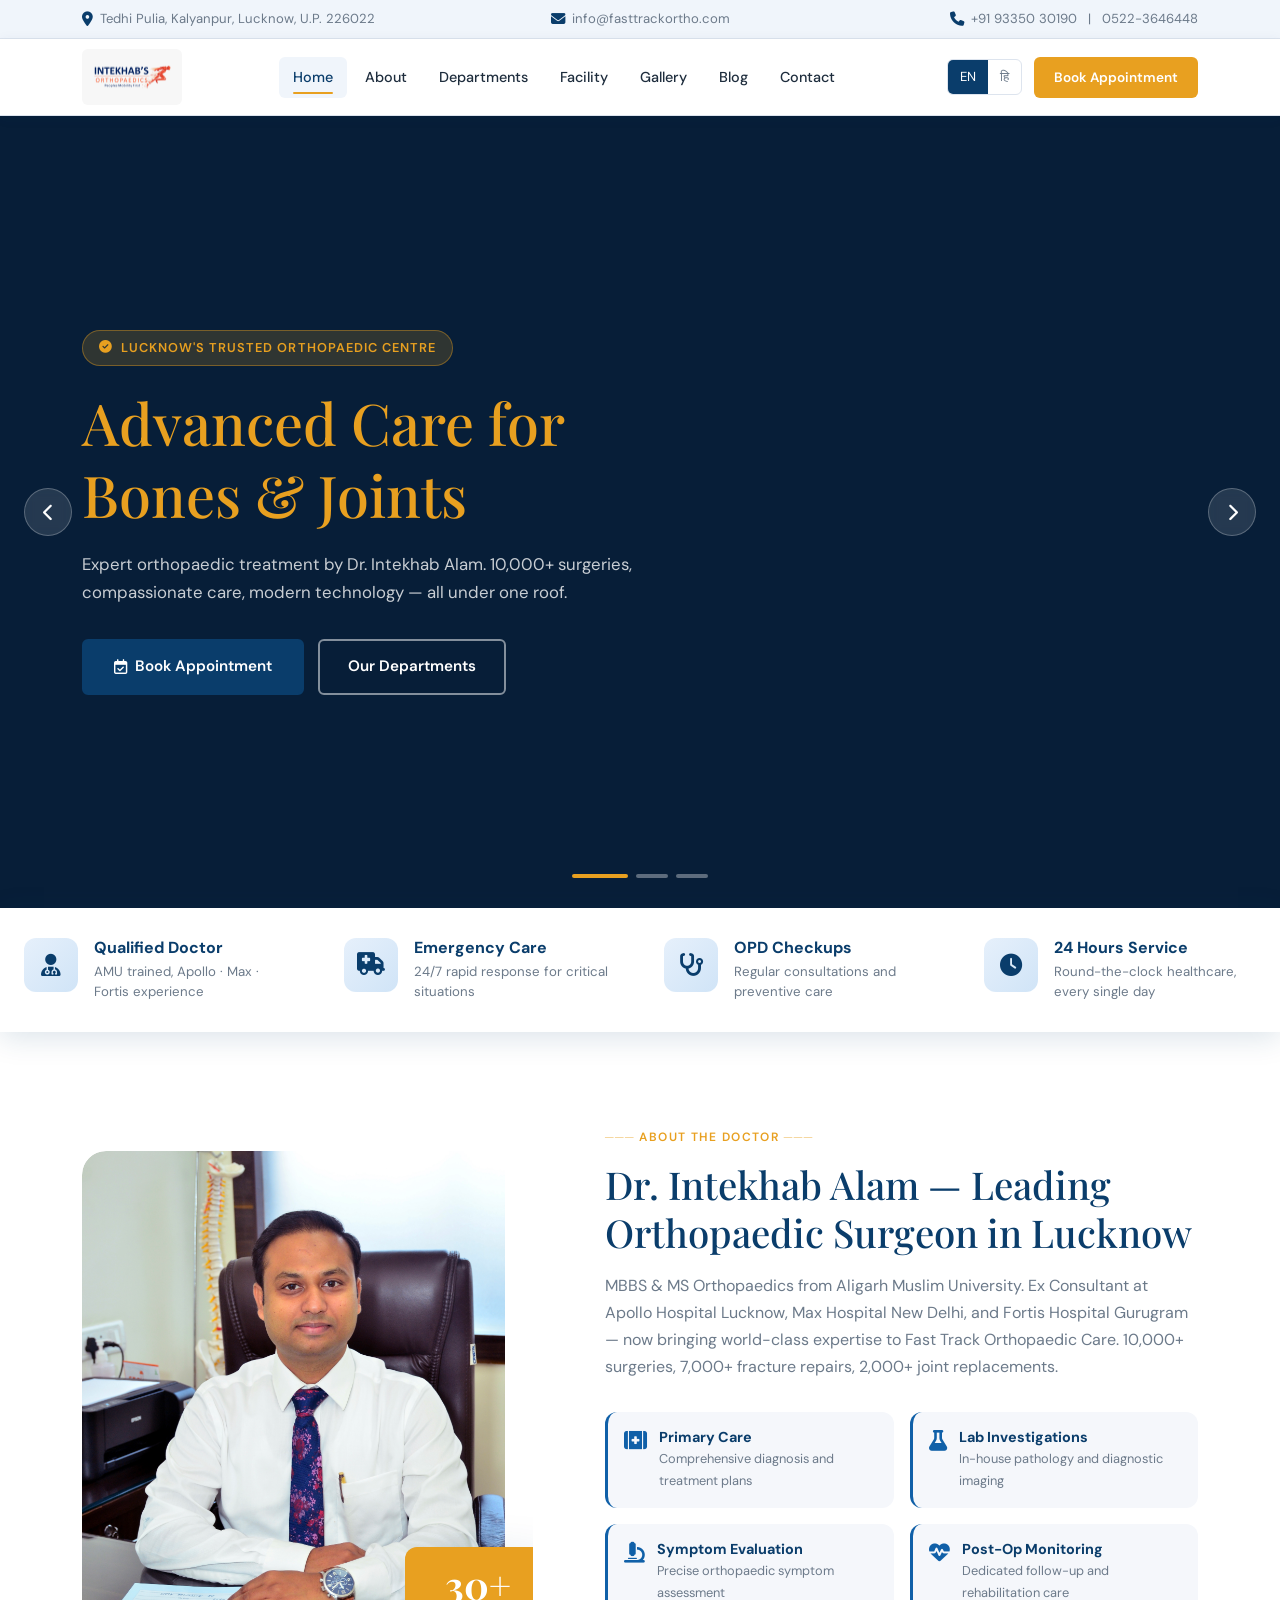
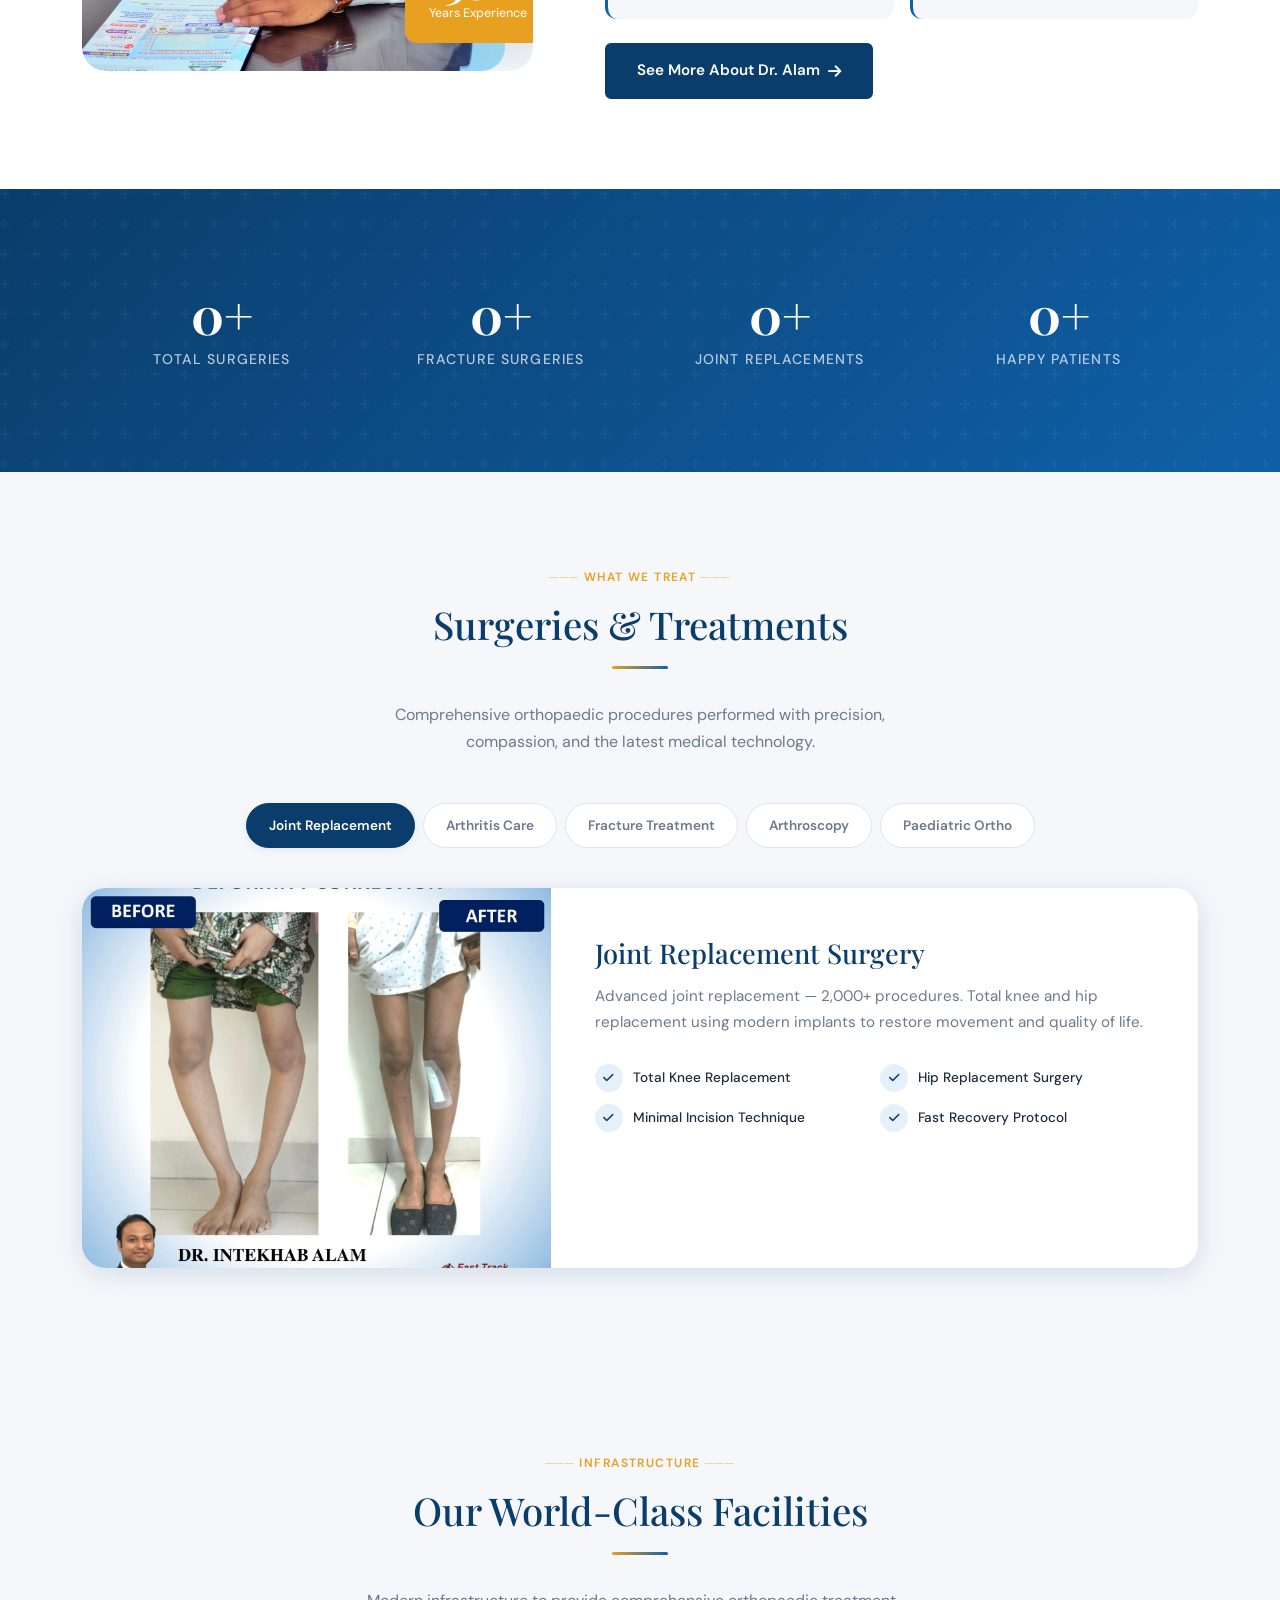
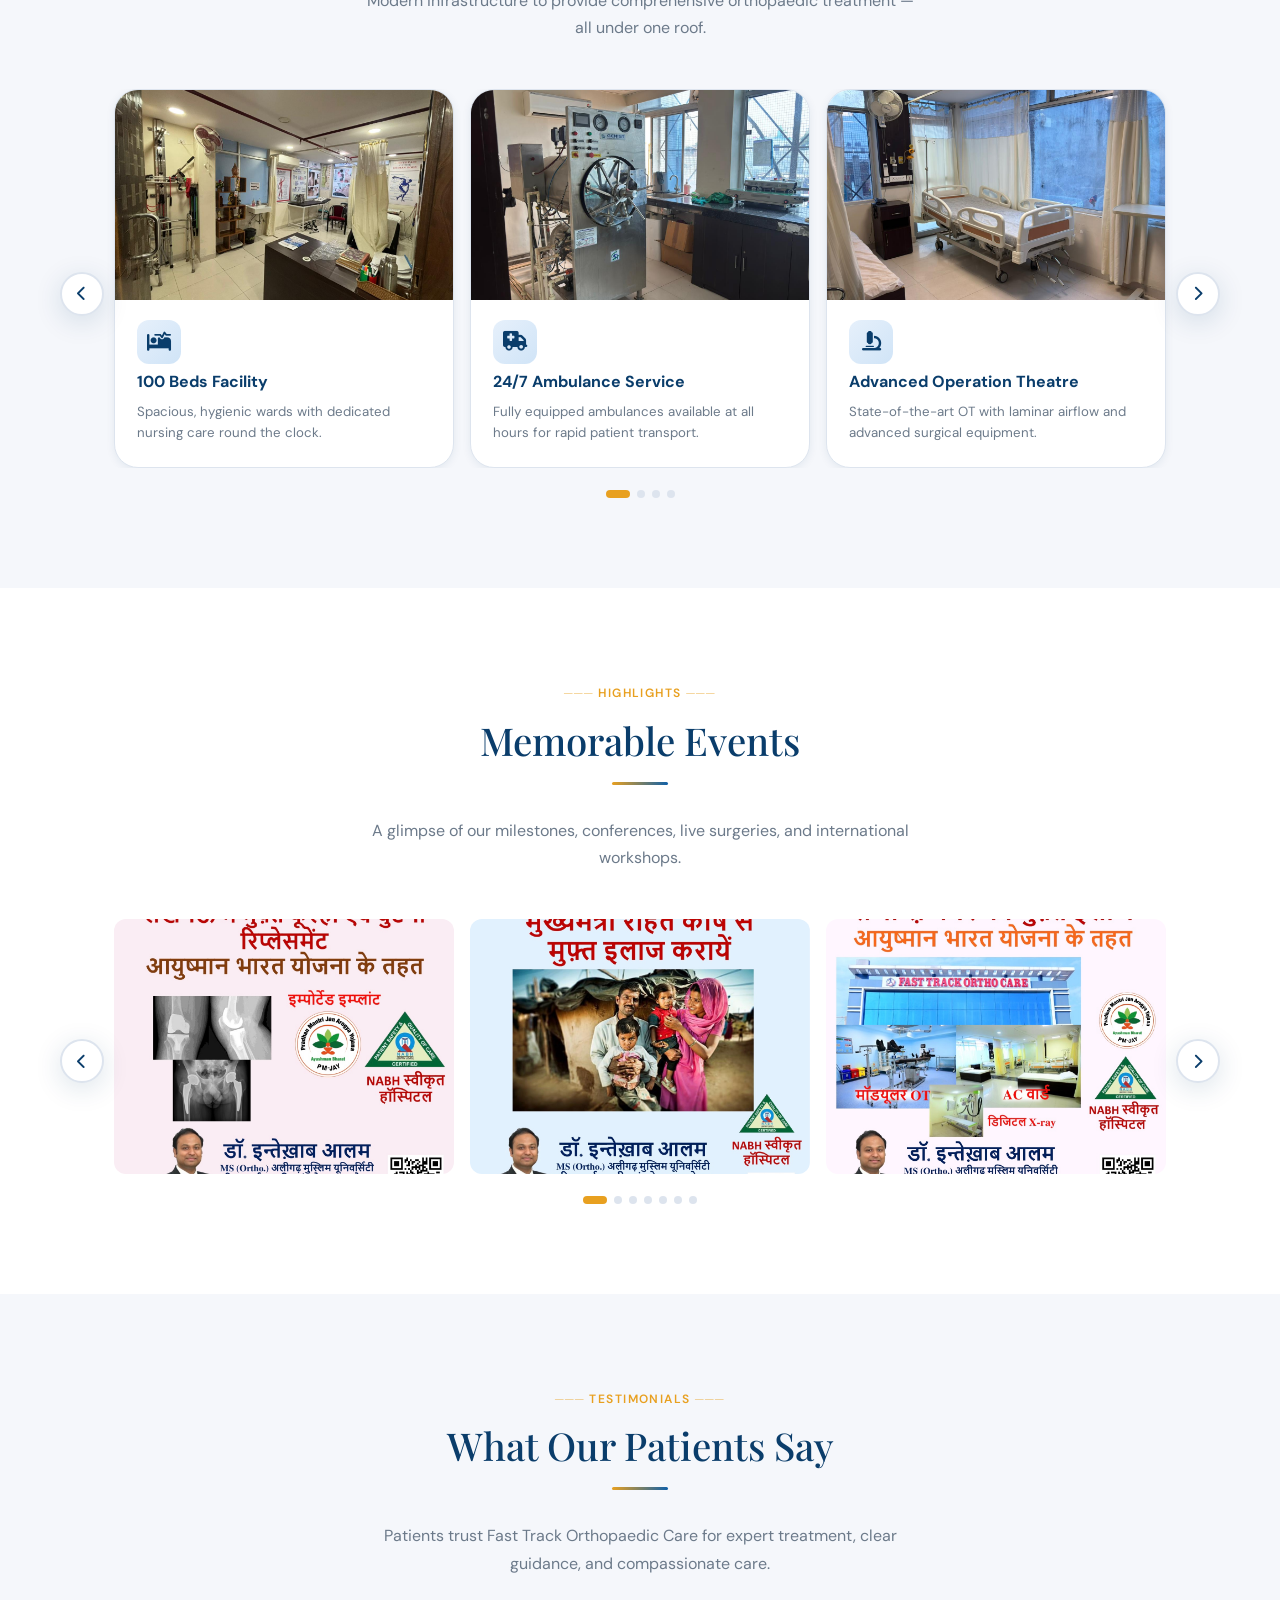
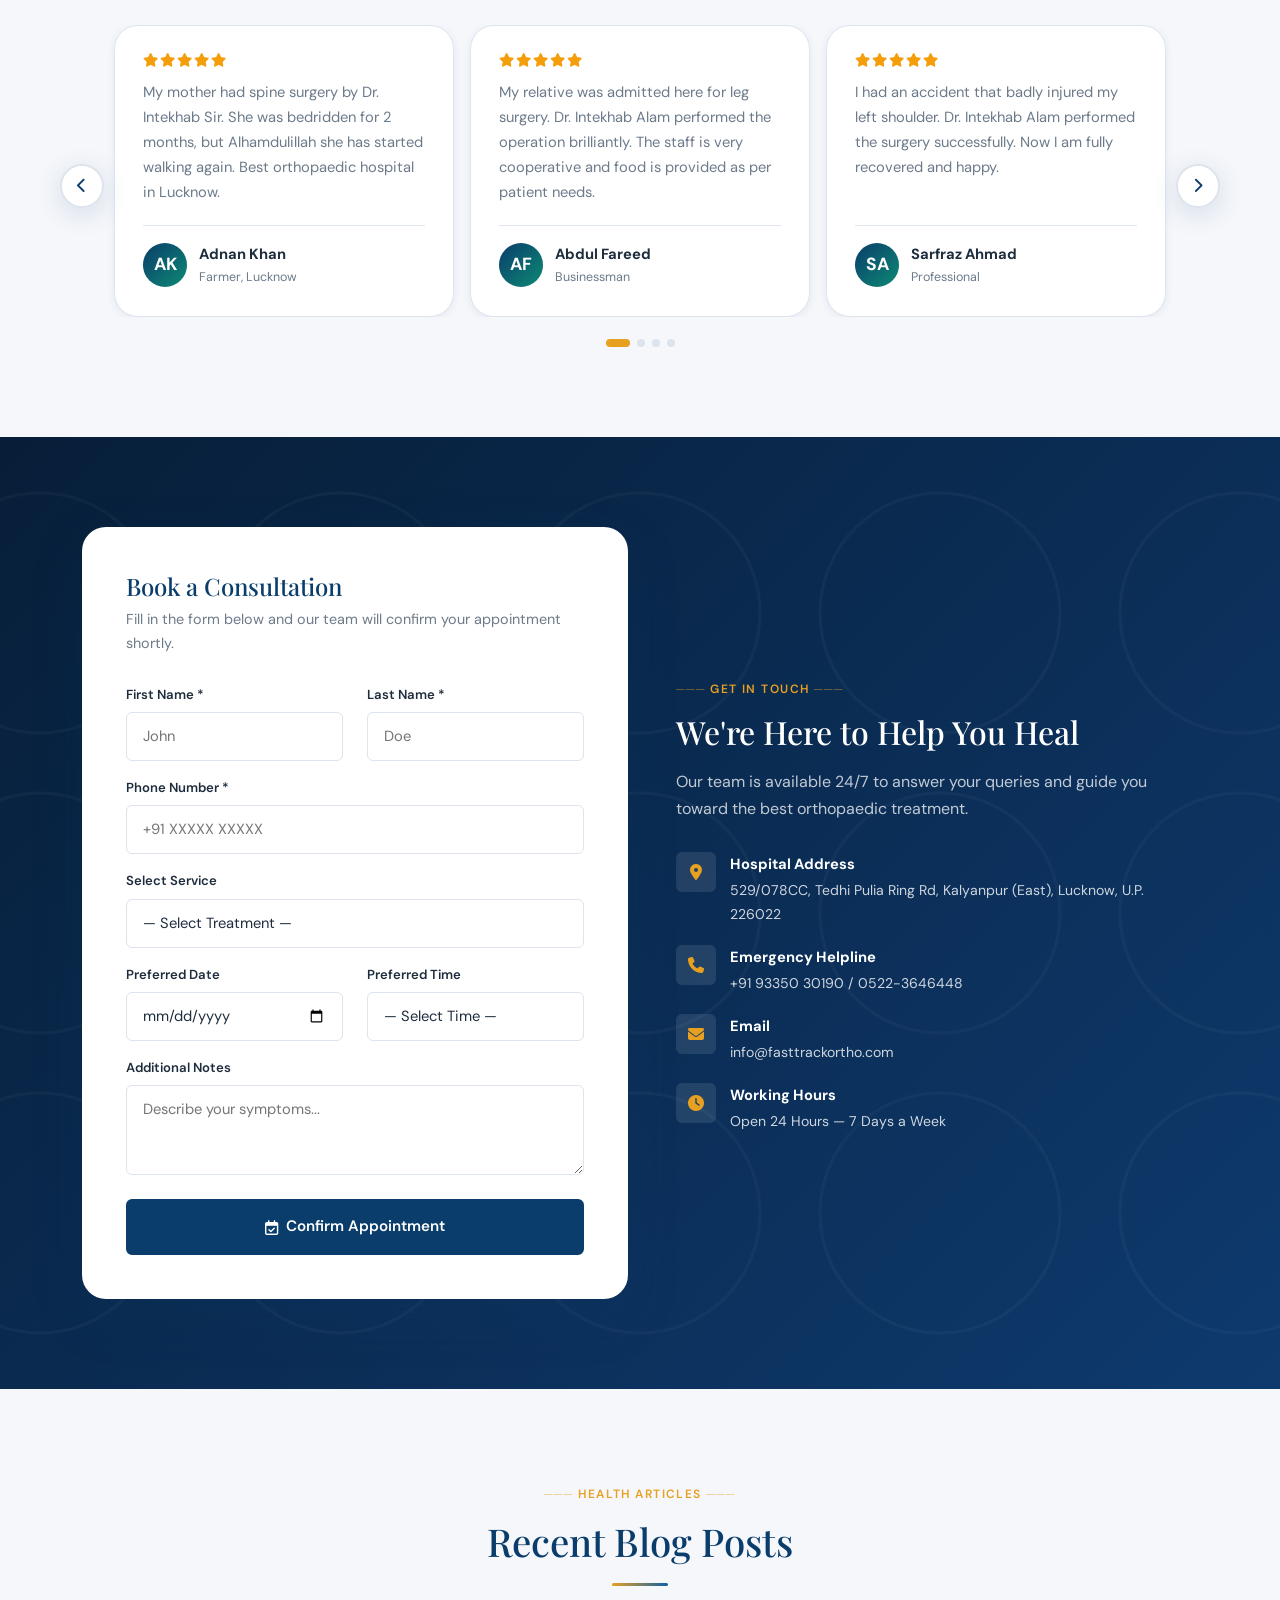
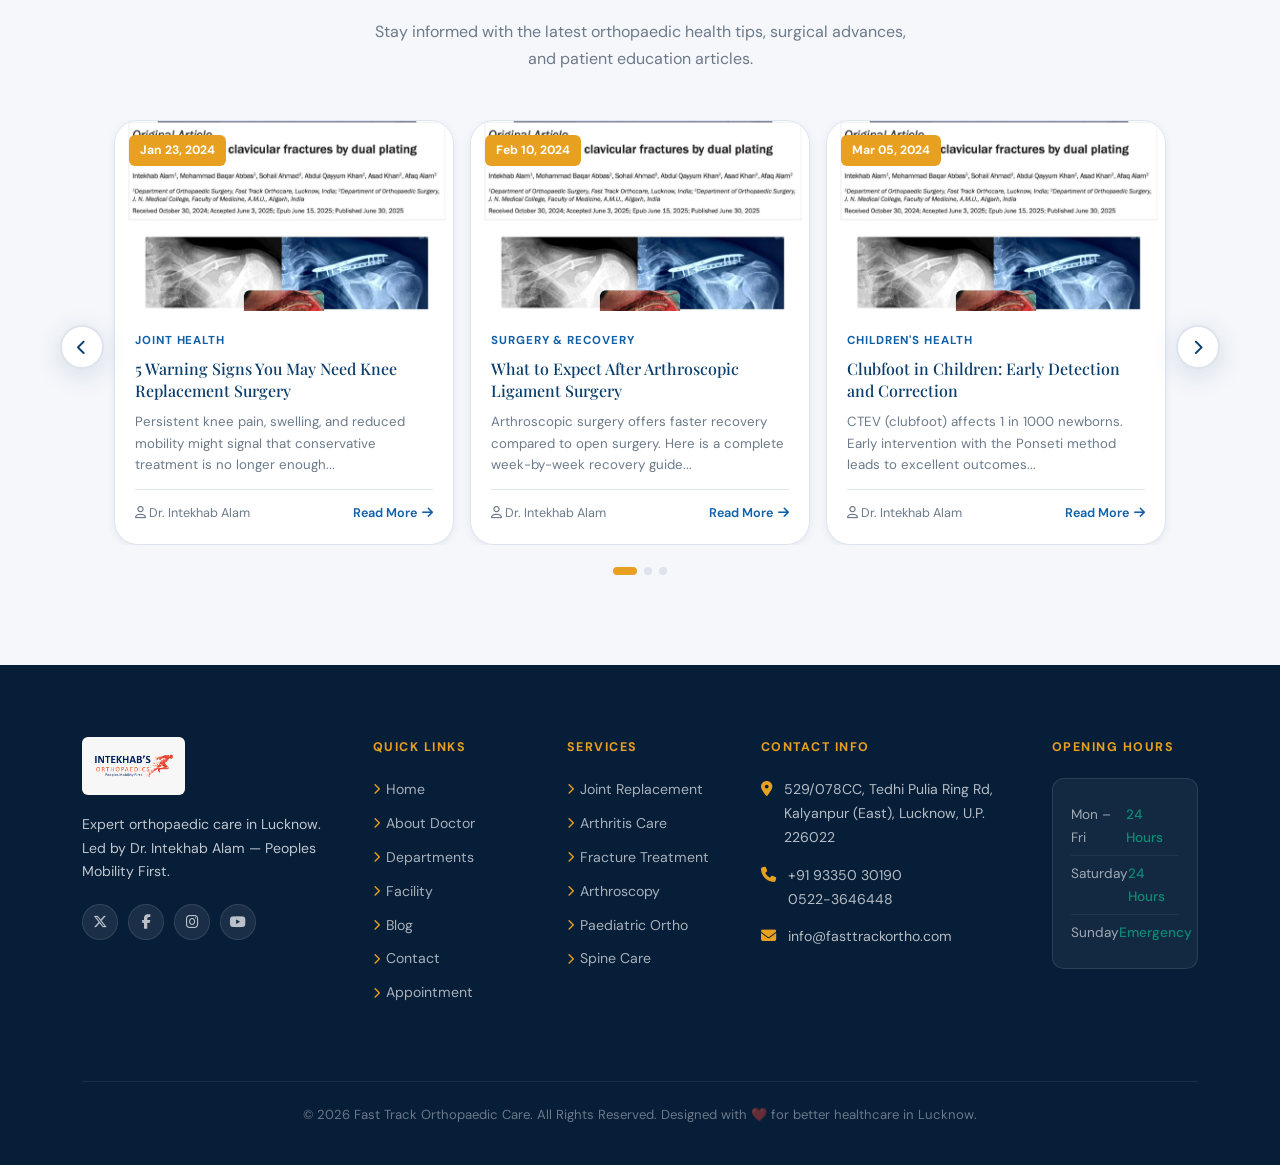
==== commit 974fe215: "gallary added" ====
--- a/index.html
+++ b/index.html
@@ -1,414 +1,1507 @@
-<!DOCTYPE html>
+<!doctype html>
 <html lang="en">
-<head>
-  <meta charset="UTF-8" />
-  <meta name="viewport" content="width=device-width, initial-scale=1.0" />
-  <meta name="description" content="Fast Track Orthopaedic Care — Expert orthopaedic treatment by Dr. Intekhab Alam. Lucknow's leading orthopaedic hospital." />
-  <title>Dr. Intekhab Alam | Fast Track Orthopaedic Care</title>
-
-  <link rel="preconnect" href="https://fonts.googleapis.com" />
-  <link rel="preconnect" href="https://fonts.gstatic.com" crossorigin />
-  <link href="https://fonts.googleapis.com/css2?family=Playfair+Display:wght@500;600;700&family=DM+Sans:wght@300;400;500;600&display=swap" rel="stylesheet" />
-  <link rel="stylesheet" href="https://cdnjs.cloudflare.com/ajax/libs/font-awesome/6.5.1/css/all.min.css" />
-  <link rel="stylesheet" href="https://cdn.jsdelivr.net/npm/bootstrap@5.3.3/dist/css/bootstrap.min.css" />
-  <link rel="stylesheet" href="https://cdn.jsdelivr.net/npm/aos@2.3.4/dist/aos.css" />
-
-  <style>
-    /* ══════════════════════════════════════
+  <head>
+    <meta charset="UTF-8" />
+    <meta name="viewport" content="width=device-width, initial-scale=1.0" />
+    <meta
+      name="description"
+      content="Fast Track Orthopaedic Care — Expert orthopaedic treatment by Dr. Intekhab Alam. Lucknow's leading orthopaedic hospital."
+    />
+    <title>Dr. Intekhab Alam | Fast Track Orthopaedic Care</title>
+
+    <link rel="preconnect" href="https://fonts.googleapis.com" />
+    <link rel="preconnect" href="https://fonts.gstatic.com" crossorigin />
+    <link
+      href="https://fonts.googleapis.com/css2?family=Playfair+Display:wght@500;600;700&family=DM+Sans:wght@300;400;500;600&display=swap"
+      rel="stylesheet"
+    />
+    <link
+      rel="stylesheet"
+      href="https://cdnjs.cloudflare.com/ajax/libs/font-awesome/6.5.1/css/all.min.css"
+    />
+    <link
+      rel="stylesheet"
+      href="https://cdn.jsdelivr.net/npm/bootstrap@5.3.3/dist/css/bootstrap.min.css"
+    />
+    <link
+      rel="stylesheet"
+      href="https://cdn.jsdelivr.net/npm/aos@2.3.4/dist/aos.css"
+    />
+
+    <style>
+      /* ══════════════════════════════════════
        CSS VARIABLES
     ══════════════════════════════════════ */
-    :root {
-      --clr-primary:    #0a3d6b;
-      --clr-primary-lt: #1060a8;
-      --clr-accent:     #e8a020;
-      --clr-accent-lt:  #ffeabc;
-      --clr-teal:       #0d8a74;
-      --clr-bg:         #f5f7fb;
-      --clr-bg-dark:    #071e38;
-      --clr-text:       #1e2d3d;
-      --clr-muted:      #6c7a8a;
-      --clr-white:      #ffffff;
-      --clr-border:     #dde4ee;
-      --font-head: 'Playfair Display', Georgia, serif;
-      --font-body: 'DM Sans', sans-serif;
-      --radius-sm: 6px;
-      --radius-md: 12px;
-      --radius-lg: 24px;
-      --shadow-sm: 0 2px 8px rgba(10,61,107,.08);
-      --shadow-md: 0 6px 28px rgba(10,61,107,.14);
-      --shadow-lg: 0 18px 52px rgba(10,61,107,.18);
-      --transition: 0.3s cubic-bezier(.4,0,.2,1);
-    }
-
-    *, *::before, *::after { box-sizing: border-box; margin: 0; padding: 0; }
-    html { scroll-behavior: smooth; -webkit-text-size-adjust: 100%; }
-    body { font-family: var(--font-body); color: var(--clr-text); background: var(--clr-white); line-height: 1.7; overflow-x: hidden; }
-    h1,h2,h3,h4,h5,h6 { font-family: var(--font-head); color: var(--clr-primary); line-height: 1.25; }
-    a { text-decoration: none; color: inherit; transition: var(--transition); }
-    img { max-width: 100%; display: block; }
-    section { overflow: hidden; }
-
-    /* ══ UTILITIES ══ */
-    .section-pad    { padding: 90px 0; }
-    .section-pad-sm { padding: 60px 0; }
-
-    .badge-tag {
-      display: inline-block; font-size: .75rem; font-weight: 600;
-      letter-spacing: .12em; text-transform: uppercase;
-      color: var(--clr-accent); margin-bottom: 12px;
-    }
-    .badge-tag::before { content: "─── "; opacity: .5; }
-    .badge-tag::after  { content: " ───"; opacity: .5; }
-
-    .section-title { font-size: clamp(1.8rem, 3vw, 2.6rem); margin-bottom: 16px; }
-    .section-sub   { color: var(--clr-muted); font-size: 1rem; max-width: 560px; margin: 0 auto; }
-
-    .divider {
-      width: 56px; height: 3px;
-      background: linear-gradient(90deg, var(--clr-accent), var(--clr-primary-lt));
-      border-radius: 4px; margin: 18px auto 32px;
-    }
-
-    .lang-hidden { display: none !important; }
-
-    .btn-primary-custom {
-      display: inline-flex; align-items: center; gap: 8px;
-      padding: 13px 30px; background: var(--clr-primary); color: var(--clr-white);
-      border: 2px solid var(--clr-primary); border-radius: var(--radius-sm);
-      font-weight: 600; font-size: .95rem; cursor: pointer; transition: var(--transition);
-    }
-    .btn-primary-custom:hover { background: var(--clr-accent); border-color: var(--clr-accent); color: var(--clr-white); transform: translateY(-2px); box-shadow: var(--shadow-md); }
-
-    .btn-outline-custom {
-      display: inline-flex; align-items: center; gap: 8px;
-      padding: 11px 28px; background: transparent; color: var(--clr-white);
-      border: 2px solid rgba(255,255,255,.5); border-radius: var(--radius-sm);
-      font-weight: 600; font-size: .95rem; cursor: pointer; transition: var(--transition);
-    }
-    .btn-outline-custom:hover { background: var(--clr-white); color: var(--clr-primary); border-color: var(--clr-white); }
-
-    /* ══ TICKER ══ */
-    .ticker-bar { background: linear-gradient(90deg, var(--clr-primary), var(--clr-primary-lt)); color: var(--clr-white); padding: 9px 0; overflow: hidden; white-space: nowrap; }
-    .ticker-inner { display: inline-block; font-size: .85rem; font-weight: 500; letter-spacing: .03em; animation: ticker-scroll 22s linear infinite; }
-    @keyframes ticker-scroll { 0% { transform: translateX(100vw); } 100% { transform: translateX(-100%); } }
-
-    /* ══ INFO BAR ══ */
-    .info-bar { background: #f0f5fb; border-bottom: 1px solid var(--clr-border); padding: 8px 0; font-size: .82rem; color: var(--clr-muted); }
-    .info-bar .info-item { display: flex; align-items: center; gap: 7px; }
-    .info-bar .info-item i { color: var(--clr-primary); font-size: .9rem; }
-    .info-bar a { color: var(--clr-muted); }
-    .info-bar a:hover { color: var(--clr-primary); }
-
-    /* ══ NAVBAR ══ */
-    .main-navbar { background: var(--clr-white); border-bottom: 1px solid var(--clr-border); padding: 0; position: sticky; top: 0; z-index: 1000; box-shadow: 0 2px 12px rgba(10,61,107,.07); transition: box-shadow var(--transition); }
-    .main-navbar .navbar-inner { display: flex; align-items: center; justify-content: space-between; padding: 10px 0; gap: 20px; }
-    .nav-logo img { height: 56px; width: auto; border-radius: var(--radius-sm); }
-    .logo-hi { display: none; }
-    .nav-links { display: flex; list-style: none; gap: 4px; margin: 0; padding: 0; }
-    .nav-links li a { display: block; padding: 8px 14px; font-size: .9rem; font-weight: 500; color: var(--clr-text); border-radius: var(--radius-sm); position: relative; }
-    .nav-links li a::after { content: ''; position: absolute; bottom: 4px; left: 14px; right: 14px; height: 2px; background: var(--clr-accent); border-radius: 2px; transform: scaleX(0); transition: var(--transition); transform-origin: left; }
-    .nav-links li a:hover, .nav-links li a.active { color: var(--clr-primary); background: #f0f5fb; }
-    .nav-links li a:hover::after, .nav-links li a.active::after { transform: scaleX(1); }
-    .nav-right { display: flex; align-items: center; gap: 12px; flex-shrink: 0; }
-    .lang-selector { display: flex; border: 1px solid var(--clr-border); border-radius: var(--radius-sm); overflow: hidden; font-size: .82rem; font-weight: 600; }
-    .lang-btn { padding: 6px 12px; background: transparent; border: none; cursor: pointer; color: var(--clr-muted); transition: var(--transition); }
-    .lang-btn.active, .lang-btn:hover { background: var(--clr-primary); color: var(--clr-white); }
-    .nav-appt-btn { padding: 9px 20px; background: var(--clr-accent); color: var(--clr-white); border: none; border-radius: var(--radius-sm); font-weight: 600; font-size: .85rem; cursor: pointer; transition: var(--transition); white-space: nowrap; }
-    .nav-appt-btn:hover { background: var(--clr-primary); transform: translateY(-1px); }
-    .nav-hamburger { display: none; background: none; border: 1px solid var(--clr-border); border-radius: var(--radius-sm); padding: 7px 10px; cursor: pointer; color: var(--clr-primary); font-size: 1.1rem; }
-    .mobile-menu { display: none; background: var(--clr-white); border-top: 1px solid var(--clr-border); padding: 16px 0; }
-    .mobile-menu.open { display: block; }
-    .mobile-menu ul { list-style: none; padding: 0; margin: 0; }
-    .mobile-menu ul li a { display: block; padding: 10px 20px; font-weight: 500; color: var(--clr-text); border-bottom: 1px solid var(--clr-border); }
-    .mobile-menu ul li a:hover { background: #f0f5fb; color: var(--clr-primary); }
-
-    /* ══ HERO ══ */
-    .hero-section { position: relative; height: 88vh; min-height: 520px; overflow: hidden; background: var(--clr-bg-dark); }
-    .hero-slide { position: absolute; inset: 0; background-size: cover; background-position: center; opacity: 0; transition: opacity 1.2s ease; }
-    .hero-slide.active { opacity: 1; }
-    .hero-overlay { position: absolute; inset: 0; background: linear-gradient(110deg, rgba(7,30,56,.82) 0%, rgba(7,30,56,.55) 55%, rgba(7,30,56,.2) 100%); }
-    .hero-content { position: relative; z-index: 10; height: 100%; display: flex; align-items: center; }
-    .hero-text { max-width: 620px; }
-    .hero-badge { display: inline-flex; align-items: center; gap: 8px; background: rgba(232,160,32,.18); border: 1px solid rgba(232,160,32,.4); color: var(--clr-accent); padding: 6px 16px; border-radius: 100px; font-size: .8rem; font-weight: 600; letter-spacing: .08em; text-transform: uppercase; margin-bottom: 20px; animation: fadeInUp .8s ease .2s both; }
-    .hero-title { font-size: clamp(2.2rem, 5vw, 3.6rem); color: var(--clr-white); margin-bottom: 20px; animation: fadeInUp .8s ease .4s both; }
-    .hero-title span { color: var(--clr-accent); }
-    .hero-desc { color: rgba(255,255,255,.78); font-size: 1.05rem; margin-bottom: 32px; animation: fadeInUp .8s ease .6s both; }
-    .hero-actions { display: flex; gap: 14px; flex-wrap: wrap; animation: fadeInUp .8s ease .8s both; }
-    .hero-indicators { position: absolute; bottom: 30px; left: 50%; transform: translateX(-50%); display: flex; gap: 8px; z-index: 20; }
-    .hero-indicators button { width: 32px; height: 4px; border: none; border-radius: 4px; background: rgba(255,255,255,.35); cursor: pointer; transition: var(--transition); }
-    .hero-indicators button.active { background: var(--clr-accent); width: 56px; }
-    .hero-arrow { position: absolute; top: 50%; transform: translateY(-50%); z-index: 20; background: rgba(255,255,255,.12); border: 1px solid rgba(255,255,255,.25); color: var(--clr-white); width: 48px; height: 48px; border-radius: 50%; display: flex; align-items: center; justify-content: center; cursor: pointer; backdrop-filter: blur(6px); transition: var(--transition); font-size: 1.1rem; }
-    .hero-arrow:hover { background: var(--clr-accent); border-color: var(--clr-accent); }
-    .hero-arrow.prev { left: 24px; }
-    .hero-arrow.next { right: 24px; }
-
-    /* ══ FEATURES STRIP ══ */
-    .features-strip { background: var(--clr-white); box-shadow: var(--shadow-md); position: relative; z-index: 5; }
-    .feature-card { padding: 30px 24px; border-right: 1px solid var(--clr-border); display: flex; align-items: flex-start; gap: 16px; transition: var(--transition); }
-    .feature-card:last-child { border-right: none; }
-    .feature-card:hover { background: #f8fbff; }
-    .feature-card .icon-wrap { width: 54px; height: 54px; border-radius: var(--radius-md); background: linear-gradient(135deg, #e6f0fb, #d0e4f7); display: flex; align-items: center; justify-content: center; font-size: 1.4rem; color: var(--clr-primary); flex-shrink: 0; transition: var(--transition); }
-    .feature-card:hover .icon-wrap { background: var(--clr-primary); color: var(--clr-white); transform: scale(1.08); }
-    .feature-card h4 { font-size: 1rem; font-family: var(--font-body); font-weight: 700; margin-bottom: 4px; }
-    .feature-card p { font-size: .83rem; color: var(--clr-muted); margin: 0; line-height: 1.5; }
-
-    /* ══ ABOUT ══ */
-    .about-section { background: var(--clr-white); }
-    .about-img-wrap { position: relative; border-radius: var(--radius-lg); overflow: hidden; }
-    .about-img-wrap img { width: 100%; height: 520px; object-fit: cover; border-radius: var(--radius-lg); }
-    .about-exp-badge { position: absolute; bottom: 28px; right: -18px; background: var(--clr-accent); color: var(--clr-white); padding: 18px 24px; border-radius: var(--radius-md); text-align: center; box-shadow: var(--shadow-lg); }
-    .about-exp-badge .num { font-size: 2.4rem; font-family: var(--font-head); font-weight: 700; line-height: 1; }
-    .about-exp-badge .label { font-size: .78rem; font-weight: 500; opacity: .9; }
-    .about-content { padding-left: 48px; }
-    .about-services-grid { display: grid; grid-template-columns: 1fr 1fr; gap: 16px; margin-top: 32px; }
-    .about-service-item { display: flex; align-items: flex-start; gap: 12px; padding: 16px; background: var(--clr-bg); border-radius: var(--radius-md); border-left: 3px solid var(--clr-primary-lt); transition: var(--transition); }
-    .about-service-item:hover { background: #e8f0fb; border-left-color: var(--clr-accent); transform: translateX(4px); }
-    .about-service-item .svc-icon { font-size: 1.3rem; color: var(--clr-primary-lt); margin-top: 2px; flex-shrink: 0; }
-    .about-service-item h5 { font-size: .9rem; font-family: var(--font-body); font-weight: 700; margin-bottom: 2px; }
-    .about-service-item p { font-size: .8rem; color: var(--clr-muted); margin: 0; }
-
-    /* ══ TREATMENTS ══ */
-    .treatments-section { background: var(--clr-bg); }
-    .treatment-tabs { display: flex; flex-wrap: wrap; gap: 8px; justify-content: center; margin-bottom: 40px; }
-    .treatment-tab-btn { padding: 10px 22px; background: var(--clr-white); border: 1.5px solid var(--clr-border); border-radius: 100px; font-size: .85rem; font-weight: 600; color: var(--clr-muted); cursor: pointer; transition: var(--transition); }
-    .treatment-tab-btn:hover, .treatment-tab-btn.active { background: var(--clr-primary); border-color: var(--clr-primary); color: var(--clr-white); box-shadow: var(--shadow-sm); }
-    .treatment-panel { display: none; background: var(--clr-white); border-radius: var(--radius-lg); overflow: hidden; box-shadow: var(--shadow-md); }
-    .treatment-panel.active { display: flex; }
-    .treatment-panel .panel-img { width: 42%; flex-shrink: 0; background-size: cover; background-position: center; min-height: 380px; }
-    .treatment-panel .panel-body { padding: 48px 44px; flex: 1; }
-    .panel-body h3 { font-size: 1.7rem; margin-bottom: 14px; }
-    .panel-body p { color: var(--clr-muted); font-size: .95rem; margin-bottom: 28px; }
-    .panel-points { display: grid; grid-template-columns: 1fr 1fr; gap: 12px; }
-    .panel-point { display: flex; align-items: center; gap: 10px; font-size: .85rem; font-weight: 500; }
-    .panel-point i { width: 28px; height: 28px; background: #e6f0fb; color: var(--clr-primary); border-radius: 50%; display: flex; align-items: center; justify-content: center; font-size: .75rem; flex-shrink: 0; }
-
-    /* ══ STATS ══ */
-    .stats-section { background: linear-gradient(135deg, var(--clr-primary) 0%, var(--clr-primary-lt) 100%); position: relative; }
-    .stats-section::before { content: ''; position: absolute; inset: 0; background: url("data:image/svg+xml,%3Csvg width='60' height='60' viewBox='0 0 60 60' xmlns='http://www.w3.org/2000/svg'%3E%3Cg fill='none' fill-rule='evenodd'%3E%3Cg fill='%23ffffff' fill-opacity='0.04'%3E%3Cpath d='M36 34v-4h-2v4h-4v2h4v4h2v-4h4v-2h-4zm0-30V0h-2v4h-4v2h4v4h2V6h4V4h-4zM6 34v-4H4v4H0v2h4v4h2v-4h4v-2H6zM6 4V0H4v4H0v2h4v4h2V6h4V4H6z'/%3E%3C/g%3E%3C/g%3E%3C/svg%3E"); }
-    .stat-card { text-align: center; padding: 40px 20px; position: relative; }
-    .stat-card::after { content: ''; position: absolute; right: 0; top: 20%; bottom: 20%; width: 1px; background: rgba(255,255,255,.15); }
-    .stat-card:last-child::after { display: none; }
-    .stat-number { font-size: clamp(2.4rem, 4vw, 3.4rem); font-family: var(--font-head); font-weight: 700; color: var(--clr-white); line-height: 1; }
-    .stat-label { color: rgba(255,255,255,.7); font-size: .88rem; font-weight: 500; margin-top: 8px; text-transform: uppercase; letter-spacing: .08em; }
-
-    /* ══════════════════════════════════════
+      :root {
+        --clr-primary: #0a3d6b;
+        --clr-primary-lt: #1060a8;
+        --clr-accent: #e8a020;
+        --clr-accent-lt: #ffeabc;
+        --clr-teal: #0d8a74;
+        --clr-bg: #f5f7fb;
+        --clr-bg-dark: #071e38;
+        --clr-text: #1e2d3d;
+        --clr-muted: #6c7a8a;
+        --clr-white: #ffffff;
+        --clr-border: #dde4ee;
+        --font-head: "Playfair Display", Georgia, serif;
+        --font-body: "DM Sans", sans-serif;
+        --radius-sm: 6px;
+        --radius-md: 12px;
+        --radius-lg: 24px;
+        --shadow-sm: 0 2px 8px rgba(10, 61, 107, 0.08);
+        --shadow-md: 0 6px 28px rgba(10, 61, 107, 0.14);
+        --shadow-lg: 0 18px 52px rgba(10, 61, 107, 0.18);
+        --transition: 0.3s cubic-bezier(0.4, 0, 0.2, 1);
+      }
+
+      *,
+      *::before,
+      *::after {
+        box-sizing: border-box;
+        margin: 0;
+        padding: 0;
+      }
+      html {
+        scroll-behavior: smooth;
+        -webkit-text-size-adjust: 100%;
+      }
+      body {
+        font-family: var(--font-body);
+        color: var(--clr-text);
+        background: var(--clr-white);
+        line-height: 1.7;
+        overflow-x: hidden;
+      }
+      h1,
+      h2,
+      h3,
+      h4,
+      h5,
+      h6 {
+        font-family: var(--font-head);
+        color: var(--clr-primary);
+        line-height: 1.25;
+      }
+      a {
+        text-decoration: none;
+        color: inherit;
+        transition: var(--transition);
+      }
+      img {
+        max-width: 100%;
+        display: block;
+      }
+      section {
+        overflow: hidden;
+      }
+
+      /* ══ UTILITIES ══ */
+      .section-pad {
+        padding: 90px 0;
+      }
+      .section-pad-sm {
+        padding: 60px 0;
+      }
+
+      .badge-tag {
+        display: inline-block;
+        font-size: 0.75rem;
+        font-weight: 600;
+        letter-spacing: 0.12em;
+        text-transform: uppercase;
+        color: var(--clr-accent);
+        margin-bottom: 12px;
+      }
+      .badge-tag::before {
+        content: "─── ";
+        opacity: 0.5;
+      }
+      .badge-tag::after {
+        content: " ───";
+        opacity: 0.5;
+      }
+
+      .section-title {
+        font-size: clamp(1.8rem, 3vw, 2.6rem);
+        margin-bottom: 16px;
+      }
+      .section-sub {
+        color: var(--clr-muted);
+        font-size: 1rem;
+        max-width: 560px;
+        margin: 0 auto;
+      }
+
+      .divider {
+        width: 56px;
+        height: 3px;
+        background: linear-gradient(
+          90deg,
+          var(--clr-accent),
+          var(--clr-primary-lt)
+        );
+        border-radius: 4px;
+        margin: 18px auto 32px;
+      }
+
+      .lang-hidden {
+        display: none !important;
+      }
+
+      .btn-primary-custom {
+        display: inline-flex;
+        align-items: center;
+        gap: 8px;
+        padding: 13px 30px;
+        background: var(--clr-primary);
+        color: var(--clr-white);
+        border: 2px solid var(--clr-primary);
+        border-radius: var(--radius-sm);
+        font-weight: 600;
+        font-size: 0.95rem;
+        cursor: pointer;
+        transition: var(--transition);
+      }
+      .btn-primary-custom:hover {
+        background: var(--clr-accent);
+        border-color: var(--clr-accent);
+        color: var(--clr-white);
+        transform: translateY(-2px);
+        box-shadow: var(--shadow-md);
+      }
+
+      .btn-outline-custom {
+        display: inline-flex;
+        align-items: center;
+        gap: 8px;
+        padding: 11px 28px;
+        background: transparent;
+        color: var(--clr-white);
+        border: 2px solid rgba(255, 255, 255, 0.5);
+        border-radius: var(--radius-sm);
+        font-weight: 600;
+        font-size: 0.95rem;
+        cursor: pointer;
+        transition: var(--transition);
+      }
+      .btn-outline-custom:hover {
+        background: var(--clr-white);
+        color: var(--clr-primary);
+        border-color: var(--clr-white);
+      }
+
+      /* ══ TICKER ══ */
+      .ticker-bar {
+        background: linear-gradient(
+          90deg,
+          var(--clr-primary),
+          var(--clr-primary-lt)
+        );
+        color: var(--clr-white);
+        padding: 9px 0;
+        overflow: hidden;
+        white-space: nowrap;
+      }
+      .ticker-inner {
+        display: inline-block;
+        font-size: 0.85rem;
+        font-weight: 500;
+        letter-spacing: 0.03em;
+        animation: ticker-scroll 22s linear infinite;
+      }
+      @keyframes ticker-scroll {
+        0% {
+          transform: translateX(100vw);
+        }
+        100% {
+          transform: translateX(-100%);
+        }
+      }
+
+      /* ══ INFO BAR ══ */
+      .info-bar {
+        background: #f0f5fb;
+        border-bottom: 1px solid var(--clr-border);
+        padding: 8px 0;
+        font-size: 0.82rem;
+        color: var(--clr-muted);
+      }
+      .info-bar .info-item {
+        display: flex;
+        align-items: center;
+        gap: 7px;
+      }
+      .info-bar .info-item i {
+        color: var(--clr-primary);
+        font-size: 0.9rem;
+      }
+      .info-bar a {
+        color: var(--clr-muted);
+      }
+      .info-bar a:hover {
+        color: var(--clr-primary);
+      }
+
+      /* ══ NAVBAR ══ */
+      .main-navbar {
+        background: var(--clr-white);
+        border-bottom: 1px solid var(--clr-border);
+        padding: 0;
+        position: sticky;
+        top: 0;
+        z-index: 1000;
+        box-shadow: 0 2px 12px rgba(10, 61, 107, 0.07);
+        transition: box-shadow var(--transition);
+      }
+      .main-navbar .navbar-inner {
+        display: flex;
+        align-items: center;
+        justify-content: space-between;
+        padding: 10px 0;
+        gap: 20px;
+      }
+      .nav-logo img {
+        height: 56px;
+        width: auto;
+        border-radius: var(--radius-sm);
+      }
+      .logo-hi {
+        display: none;
+      }
+      .nav-links {
+        display: flex;
+        list-style: none;
+        gap: 4px;
+        margin: 0;
+        padding: 0;
+      }
+      .nav-links li a {
+        display: block;
+        padding: 8px 14px;
+        font-size: 0.9rem;
+        font-weight: 500;
+        color: var(--clr-text);
+        border-radius: var(--radius-sm);
+        position: relative;
+      }
+      .nav-links li a::after {
+        content: "";
+        position: absolute;
+        bottom: 4px;
+        left: 14px;
+        right: 14px;
+        height: 2px;
+        background: var(--clr-accent);
+        border-radius: 2px;
+        transform: scaleX(0);
+        transition: var(--transition);
+        transform-origin: left;
+      }
+      .nav-links li a:hover,
+      .nav-links li a.active {
+        color: var(--clr-primary);
+        background: #f0f5fb;
+      }
+      .nav-links li a:hover::after,
+      .nav-links li a.active::after {
+        transform: scaleX(1);
+      }
+      .nav-right {
+        display: flex;
+        align-items: center;
+        gap: 12px;
+        flex-shrink: 0;
+      }
+      .lang-selector {
+        display: flex;
+        border: 1px solid var(--clr-border);
+        border-radius: var(--radius-sm);
+        overflow: hidden;
+        font-size: 0.82rem;
+        font-weight: 600;
+      }
+      .lang-btn {
+        padding: 6px 12px;
+        background: transparent;
+        border: none;
+        cursor: pointer;
+        color: var(--clr-muted);
+        transition: var(--transition);
+      }
+      .lang-btn.active,
+      .lang-btn:hover {
+        background: var(--clr-primary);
+        color: var(--clr-white);
+      }
+      .nav-appt-btn {
+        padding: 9px 20px;
+        background: var(--clr-accent);
+        color: var(--clr-white);
+        border: none;
+        border-radius: var(--radius-sm);
+        font-weight: 600;
+        font-size: 0.85rem;
+        cursor: pointer;
+        transition: var(--transition);
+        white-space: nowrap;
+      }
+      .nav-appt-btn:hover {
+        background: var(--clr-primary);
+        transform: translateY(-1px);
+      }
+      .nav-hamburger {
+        display: none;
+        background: none;
+        border: 1px solid var(--clr-border);
+        border-radius: var(--radius-sm);
+        padding: 7px 10px;
+        cursor: pointer;
+        color: var(--clr-primary);
+        font-size: 1.1rem;
+      }
+      .mobile-menu {
+        display: none;
+        background: var(--clr-white);
+        border-top: 1px solid var(--clr-border);
+        padding: 16px 0;
+      }
+      .mobile-menu.open {
+        display: block;
+      }
+      .mobile-menu ul {
+        list-style: none;
+        padding: 0;
+        margin: 0;
+      }
+      .mobile-menu ul li a {
+        display: block;
+        padding: 10px 20px;
+        font-weight: 500;
+        color: var(--clr-text);
+        border-bottom: 1px solid var(--clr-border);
+      }
+      .mobile-menu ul li a:hover {
+        background: #f0f5fb;
+        color: var(--clr-primary);
+      }
+
+      /* ══ HERO ══ */
+      .hero-section {
+        position: relative;
+        height: 88vh;
+        min-height: 520px;
+        overflow: hidden;
+        background: var(--clr-bg-dark);
+      }
+      .hero-slide {
+        position: absolute;
+        inset: 0;
+        background-size: cover;
+        background-position: center;
+        opacity: 0;
+        transition: opacity 1.2s ease;
+      }
+      .hero-slide.active {
+        opacity: 1;
+      }
+      .hero-overlay {
+        position: absolute;
+        inset: 0;
+        background: linear-gradient(
+          110deg,
+          rgba(7, 30, 56, 0.82) 0%,
+          rgba(7, 30, 56, 0.55) 55%,
+          rgba(7, 30, 56, 0.2) 100%
+        );
+      }
+      .hero-content {
+        position: relative;
+        z-index: 10;
+        height: 100%;
+        display: flex;
+        align-items: center;
+      }
+      .hero-text {
+        max-width: 620px;
+      }
+      .hero-badge {
+        display: inline-flex;
+        align-items: center;
+        gap: 8px;
+        background: rgba(232, 160, 32, 0.18);
+        border: 1px solid rgba(232, 160, 32, 0.4);
+        color: var(--clr-accent);
+        padding: 6px 16px;
+        border-radius: 100px;
+        font-size: 0.8rem;
+        font-weight: 600;
+        letter-spacing: 0.08em;
+        text-transform: uppercase;
+        margin-bottom: 20px;
+        animation: fadeInUp 0.8s ease 0.2s both;
+      }
+      .hero-title {
+        font-size: clamp(2.2rem, 5vw, 3.6rem);
+        color: var(--clr-white);
+        margin-bottom: 20px;
+        animation: fadeInUp 0.8s ease 0.4s both;
+      }
+      .hero-title span {
+        color: var(--clr-accent);
+      }
+      .hero-desc {
+        color: rgba(255, 255, 255, 0.78);
+        font-size: 1.05rem;
+        margin-bottom: 32px;
+        animation: fadeInUp 0.8s ease 0.6s both;
+      }
+      .hero-actions {
+        display: flex;
+        gap: 14px;
+        flex-wrap: wrap;
+        animation: fadeInUp 0.8s ease 0.8s both;
+      }
+      .hero-indicators {
+        position: absolute;
+        bottom: 30px;
+        left: 50%;
+        transform: translateX(-50%);
+        display: flex;
+        gap: 8px;
+        z-index: 20;
+      }
+      .hero-indicators button {
+        width: 32px;
+        height: 4px;
+        border: none;
+        border-radius: 4px;
+        background: rgba(255, 255, 255, 0.35);
+        cursor: pointer;
+        transition: var(--transition);
+      }
+      .hero-indicators button.active {
+        background: var(--clr-accent);
+        width: 56px;
+      }
+      .hero-arrow {
+        position: absolute;
+        top: 50%;
+        transform: translateY(-50%);
+        z-index: 20;
+        background: rgba(255, 255, 255, 0.12);
+        border: 1px solid rgba(255, 255, 255, 0.25);
+        color: var(--clr-white);
+        width: 48px;
+        height: 48px;
+        border-radius: 50%;
+        display: flex;
+        align-items: center;
+        justify-content: center;
+        cursor: pointer;
+        backdrop-filter: blur(6px);
+        transition: var(--transition);
+        font-size: 1.1rem;
+      }
+      .hero-arrow:hover {
+        background: var(--clr-accent);
+        border-color: var(--clr-accent);
+      }
+      .hero-arrow.prev {
+        left: 24px;
+      }
+      .hero-arrow.next {
+        right: 24px;
+      }
+
+      /* ══ FEATURES STRIP ══ */
+      .features-strip {
+        background: var(--clr-white);
+        box-shadow: var(--shadow-md);
+        position: relative;
+        z-index: 5;
+      }
+      .feature-card {
+        padding: 30px 24px;
+        border-right: 1px solid var(--clr-border);
+        display: flex;
+        align-items: flex-start;
+        gap: 16px;
+        transition: var(--transition);
+      }
+      .feature-card:last-child {
+        border-right: none;
+      }
+      .feature-card:hover {
+        background: #f8fbff;
+      }
+      .feature-card .icon-wrap {
+        width: 54px;
+        height: 54px;
+        border-radius: var(--radius-md);
+        background: linear-gradient(135deg, #e6f0fb, #d0e4f7);
+        display: flex;
+        align-items: center;
+        justify-content: center;
+        font-size: 1.4rem;
+        color: var(--clr-primary);
+        flex-shrink: 0;
+        transition: var(--transition);
+      }
+      .feature-card:hover .icon-wrap {
+        background: var(--clr-primary);
+        color: var(--clr-white);
+        transform: scale(1.08);
+      }
+      .feature-card h4 {
+        font-size: 1rem;
+        font-family: var(--font-body);
+        font-weight: 700;
+        margin-bottom: 4px;
+      }
+      .feature-card p {
+        font-size: 0.83rem;
+        color: var(--clr-muted);
+        margin: 0;
+        line-height: 1.5;
+      }
+
+      /* ══ ABOUT ══ */
+      .about-section {
+        background: var(--clr-white);
+      }
+      .about-img-wrap {
+        position: relative;
+        border-radius: var(--radius-lg);
+        overflow: hidden;
+      }
+      .about-img-wrap img {
+        width: 100%;
+        height: 520px;
+        object-fit: cover;
+        border-radius: var(--radius-lg);
+      }
+      .about-exp-badge {
+        position: absolute;
+        bottom: 28px;
+        right: -18px;
+        background: var(--clr-accent);
+        color: var(--clr-white);
+        padding: 18px 24px;
+        border-radius: var(--radius-md);
+        text-align: center;
+        box-shadow: var(--shadow-lg);
+      }
+      .about-exp-badge .num {
+        font-size: 2.4rem;
+        font-family: var(--font-head);
+        font-weight: 700;
+        line-height: 1;
+      }
+      .about-exp-badge .label {
+        font-size: 0.78rem;
+        font-weight: 500;
+        opacity: 0.9;
+      }
+      .about-content {
+        padding-left: 48px;
+      }
+      .about-services-grid {
+        display: grid;
+        grid-template-columns: 1fr 1fr;
+        gap: 16px;
+        margin-top: 32px;
+      }
+      .about-service-item {
+        display: flex;
+        align-items: flex-start;
+        gap: 12px;
+        padding: 16px;
+        background: var(--clr-bg);
+        border-radius: var(--radius-md);
+        border-left: 3px solid var(--clr-primary-lt);
+        transition: var(--transition);
+      }
+      .about-service-item:hover {
+        background: #e8f0fb;
+        border-left-color: var(--clr-accent);
+        transform: translateX(4px);
+      }
+      .about-service-item .svc-icon {
+        font-size: 1.3rem;
+        color: var(--clr-primary-lt);
+        margin-top: 2px;
+        flex-shrink: 0;
+      }
+      .about-service-item h5 {
+        font-size: 0.9rem;
+        font-family: var(--font-body);
+        font-weight: 700;
+        margin-bottom: 2px;
+      }
+      .about-service-item p {
+        font-size: 0.8rem;
+        color: var(--clr-muted);
+        margin: 0;
+      }
+
+      /* ══ TREATMENTS ══ */
+      .treatments-section {
+        background: var(--clr-bg);
+      }
+      .treatment-tabs {
+        display: flex;
+        flex-wrap: wrap;
+        gap: 8px;
+        justify-content: center;
+        margin-bottom: 40px;
+      }
+      .treatment-tab-btn {
+        padding: 10px 22px;
+        background: var(--clr-white);
+        border: 1.5px solid var(--clr-border);
+        border-radius: 100px;
+        font-size: 0.85rem;
+        font-weight: 600;
+        color: var(--clr-muted);
+        cursor: pointer;
+        transition: var(--transition);
+      }
+      .treatment-tab-btn:hover,
+      .treatment-tab-btn.active {
+        background: var(--clr-primary);
+        border-color: var(--clr-primary);
+        color: var(--clr-white);
+        box-shadow: var(--shadow-sm);
+      }
+      .treatment-panel {
+        display: none;
+        background: var(--clr-white);
+        border-radius: var(--radius-lg);
+        overflow: hidden;
+        box-shadow: var(--shadow-md);
+      }
+      .treatment-panel.active {
+        display: flex;
+      }
+      .treatment-panel .panel-img {
+        width: 42%;
+        flex-shrink: 0;
+        background-size: cover;
+        background-position: center;
+        min-height: 380px;
+      }
+      .treatment-panel .panel-body {
+        padding: 48px 44px;
+        flex: 1;
+      }
+      .panel-body h3 {
+        font-size: 1.7rem;
+        margin-bottom: 14px;
+      }
+      .panel-body p {
+        color: var(--clr-muted);
+        font-size: 0.95rem;
+        margin-bottom: 28px;
+      }
+      .panel-points {
+        display: grid;
+        grid-template-columns: 1fr 1fr;
+        gap: 12px;
+      }
+      .panel-point {
+        display: flex;
+        align-items: center;
+        gap: 10px;
+        font-size: 0.85rem;
+        font-weight: 500;
+      }
+      .panel-point i {
+        width: 28px;
+        height: 28px;
+        background: #e6f0fb;
+        color: var(--clr-primary);
+        border-radius: 50%;
+        display: flex;
+        align-items: center;
+        justify-content: center;
+        font-size: 0.75rem;
+        flex-shrink: 0;
+      }
+
+      /* ══ STATS ══ */
+      .stats-section {
+        background: linear-gradient(
+          135deg,
+          var(--clr-primary) 0%,
+          var(--clr-primary-lt) 100%
+        );
+        position: relative;
+      }
+      .stats-section::before {
+        content: "";
+        position: absolute;
+        inset: 0;
+        background: url("data:image/svg+xml,%3Csvg width='60' height='60' viewBox='0 0 60 60' xmlns='http://www.w3.org/2000/svg'%3E%3Cg fill='none' fill-rule='evenodd'%3E%3Cg fill='%23ffffff' fill-opacity='0.04'%3E%3Cpath d='M36 34v-4h-2v4h-4v2h4v4h2v-4h4v-2h-4zm0-30V0h-2v4h-4v2h4v4h2V6h4V4h-4zM6 34v-4H4v4H0v2h4v4h2v-4h4v-2H6zM6 4V0H4v4H0v2h4v4h2V6h4V4H6z'/%3E%3C/g%3E%3C/g%3E%3C/svg%3E");
+      }
+      .stat-card {
+        text-align: center;
+        padding: 40px 20px;
+        position: relative;
+      }
+      .stat-card::after {
+        content: "";
+        position: absolute;
+        right: 0;
+        top: 20%;
+        bottom: 20%;
+        width: 1px;
+        background: rgba(255, 255, 255, 0.15);
+      }
+      .stat-card:last-child::after {
+        display: none;
+      }
+      .stat-number {
+        font-size: clamp(2.4rem, 4vw, 3.4rem);
+        font-family: var(--font-head);
+        font-weight: 700;
+        color: var(--clr-white);
+        line-height: 1;
+      }
+      .stat-label {
+        color: rgba(255, 255, 255, 0.7);
+        font-size: 0.88rem;
+        font-weight: 500;
+        margin-top: 8px;
+        text-transform: uppercase;
+        letter-spacing: 0.08em;
+      }
+
+      /* ══════════════════════════════════════
        GALLERY CAROUSEL
     ══════════════════════════════════════ */
-    .events-section { background: var(--clr-white); }
-
-    .carousel-outer {
-      position: relative;
-    }
-
-    /* The sliding track wrapper — clips overflow */
-    .carousel-viewport {
-      overflow: hidden;
-      border-radius: var(--radius-md);
-      cursor: grab;
-      user-select: none;
-    }
-    .carousel-viewport:active { cursor: grabbing; }
-
-    /* The track that slides */
-    .carousel-track {
-      display: flex;
-      transition: transform .45s cubic-bezier(.4,0,.2,1);
-      will-change: transform;
-    }
-
-    /* Each slide */
-    .carousel-slide {
-      flex-shrink: 0;
-      padding: 0 8px;
-    }
-
-    /* Gallery item inside slide */
-    .gallery-item {
-      position: relative;
-      border-radius: var(--radius-md);
-      overflow: hidden;
-      aspect-ratio: 4/3;
-      cursor: pointer;
-    }
-    .gallery-item img { width: 100%; height: 100%; object-fit: cover; transition: transform .5s ease; display: block; }
-    .gallery-item:hover img { transform: scale(1.07); }
-    .gallery-overlay { position: absolute; inset: 0; background: linear-gradient(to top, rgba(7,30,56,.82) 0%, transparent 60%); opacity: 0; transition: var(--transition); display: flex; align-items: flex-end; padding: 16px; }
-    .gallery-item:hover .gallery-overlay { opacity: 1; }
-    .gallery-caption { color: var(--clr-white); font-size: .85rem; font-weight: 600; }
-
-    /* Prev / Next arrows shared style */
-    .c-arrow {
-      position: absolute;
-      top: 50%;
-      transform: translateY(-50%);
-      z-index: 10;
-      width: 44px; height: 44px;
-      border-radius: 50%;
-      background: var(--clr-white);
-      border: 2px solid var(--clr-border);
-      color: var(--clr-primary);
-      display: flex; align-items: center; justify-content: center;
-      font-size: .95rem;
-      cursor: pointer;
-      box-shadow: var(--shadow-md);
-      transition: var(--transition);
-    }
-    .c-arrow:hover { background: var(--clr-primary); color: var(--clr-white); border-color: var(--clr-primary); }
-    .c-arrow.prev { left: -22px; }
-    .c-arrow.next { right: -22px; }
-
-    /* Dot indicators shared */
-    .c-dots {
-      display: flex;
-      justify-content: center;
-      gap: 7px;
-      margin-top: 22px;
-    }
-    .c-dot {
-      width: 8px; height: 8px; border-radius: 50%;
-      background: var(--clr-border);
-      border: none; cursor: pointer;
-      transition: var(--transition);
-      padding: 0;
-    }
-    .c-dot.active {
-      background: var(--clr-accent);
-      width: 24px;
-      border-radius: 4px;
-    }
-
-    /* ══════════════════════════════════════
+      .events-section {
+        background: var(--clr-white);
+      }
+
+      .carousel-outer {
+        position: relative;
+      }
+
+      /* The sliding track wrapper — clips overflow */
+      .carousel-viewport {
+        overflow: hidden;
+        border-radius: var(--radius-md);
+        cursor: grab;
+        user-select: none;
+      }
+      .carousel-viewport:active {
+        cursor: grabbing;
+      }
+
+      /* The track that slides */
+      .carousel-track {
+        display: flex;
+        transition: transform 0.45s cubic-bezier(0.4, 0, 0.2, 1);
+        will-change: transform;
+      }
+
+      /* Each slide */
+      .carousel-slide {
+        flex-shrink: 0;
+        padding: 0 8px;
+      }
+
+      /* Gallery item inside slide */
+      .gallery-item {
+        position: relative;
+        border-radius: var(--radius-md);
+        overflow: hidden;
+        aspect-ratio: 4/3;
+        cursor: pointer;
+      }
+      .gallery-item img {
+        width: 100%;
+        height: 100%;
+        object-fit: cover;
+        transition: transform 0.5s ease;
+        display: block;
+      }
+      .gallery-item:hover img {
+        transform: scale(1.07);
+      }
+      .gallery-overlay {
+        position: absolute;
+        inset: 0;
+        background: linear-gradient(
+          to top,
+          rgba(7, 30, 56, 0.82) 0%,
+          transparent 60%
+        );
+        opacity: 0;
+        transition: var(--transition);
+        display: flex;
+        align-items: flex-end;
+        padding: 16px;
+      }
+      .gallery-item:hover .gallery-overlay {
+        opacity: 1;
+      }
+      .gallery-caption {
+        color: var(--clr-white);
+        font-size: 0.85rem;
+        font-weight: 600;
+      }
+
+      /* Prev / Next arrows shared style */
+      .c-arrow {
+        position: absolute;
+        top: 50%;
+        transform: translateY(-50%);
+        z-index: 10;
+        width: 44px;
+        height: 44px;
+        border-radius: 50%;
+        background: var(--clr-white);
+        border: 2px solid var(--clr-border);
+        color: var(--clr-primary);
+        display: flex;
+        align-items: center;
+        justify-content: center;
+        font-size: 0.95rem;
+        cursor: pointer;
+        box-shadow: var(--shadow-md);
+        transition: var(--transition);
+      }
+      .c-arrow:hover {
+        background: var(--clr-primary);
+        color: var(--clr-white);
+        border-color: var(--clr-primary);
+      }
+      .c-arrow.prev {
+        left: -22px;
+      }
+      .c-arrow.next {
+        right: -22px;
+      }
+
+      /* Dot indicators shared */
+      .c-dots {
+        display: flex;
+        justify-content: center;
+        gap: 7px;
+        margin-top: 22px;
+      }
+      .c-dot {
+        width: 8px;
+        height: 8px;
+        border-radius: 50%;
+        background: var(--clr-border);
+        border: none;
+        cursor: pointer;
+        transition: var(--transition);
+        padding: 0;
+      }
+      .c-dot.active {
+        background: var(--clr-accent);
+        width: 24px;
+        border-radius: 4px;
+      }
+
+      /* ══════════════════════════════════════
        TESTIMONIALS CAROUSEL
     ══════════════════════════════════════ */
-    .testimonials-section { background: var(--clr-bg); }
-
-    .testimonial-card {
-      background: var(--clr-white);
-      border-radius: var(--radius-lg);
-      padding: 28px;
-      position: relative;
-      box-shadow: var(--shadow-sm);
-      border: 1px solid var(--clr-border);
-      height: 100%;
-      display: flex;
-      flex-direction: column;
-    }
-    .testimonial-card .quote-icon { font-size: 2.5rem; color: var(--clr-accent); line-height: 1; margin-bottom: 14px; font-family: Georgia, serif; }
-    .testimonial-card p { color: var(--clr-muted); font-size: .92rem; line-height: 1.7; margin-bottom: 20px; flex: 1; }
-    .testimonial-card .reviewer { display: flex; align-items: center; gap: 12px; padding-top: 16px; border-top: 1px solid var(--clr-border); margin-top: auto; }
-    .reviewer-avatar { width: 44px; height: 44px; border-radius: 50%; background: linear-gradient(135deg, var(--clr-primary), var(--clr-teal)); display: flex; align-items: center; justify-content: center; color: var(--clr-white); font-size: 1.1rem; font-weight: 700; flex-shrink: 0; }
-    .reviewer-name { font-weight: 700; font-size: .92rem; }
-    .reviewer-role { font-size: .78rem; color: var(--clr-muted); }
-    .star-rating { display: flex; gap: 2px; margin-bottom: 12px; }
-    .star-rating i { color: #f59e0b; font-size: .85rem; }
-
-    /* ══════════════════════════════════════
+      .testimonials-section {
+        background: var(--clr-bg);
+      }
+
+      .testimonial-card {
+        background: var(--clr-white);
+        border-radius: var(--radius-lg);
+        padding: 28px;
+        position: relative;
+        box-shadow: var(--shadow-sm);
+        border: 1px solid var(--clr-border);
+        height: 100%;
+        display: flex;
+        flex-direction: column;
+      }
+      .testimonial-card .quote-icon {
+        font-size: 2.5rem;
+        color: var(--clr-accent);
+        line-height: 1;
+        margin-bottom: 14px;
+        font-family: Georgia, serif;
+      }
+      .testimonial-card p {
+        color: var(--clr-muted);
+        font-size: 0.92rem;
+        line-height: 1.7;
+        margin-bottom: 20px;
+        flex: 1;
+      }
+      .testimonial-card .reviewer {
+        display: flex;
+        align-items: center;
+        gap: 12px;
+        padding-top: 16px;
+        border-top: 1px solid var(--clr-border);
+        margin-top: auto;
+      }
+      .reviewer-avatar {
+        width: 44px;
+        height: 44px;
+        border-radius: 50%;
+        background: linear-gradient(
+          135deg,
+          var(--clr-primary),
+          var(--clr-teal)
+        );
+        display: flex;
+        align-items: center;
+        justify-content: center;
+        color: var(--clr-white);
+        font-size: 1.1rem;
+        font-weight: 700;
+        flex-shrink: 0;
+      }
+      .reviewer-name {
+        font-weight: 700;
+        font-size: 0.92rem;
+      }
+      .reviewer-role {
+        font-size: 0.78rem;
+        color: var(--clr-muted);
+      }
+      .star-rating {
+        display: flex;
+        gap: 2px;
+        margin-bottom: 12px;
+      }
+      .star-rating i {
+        color: #f59e0b;
+        font-size: 0.85rem;
+      }
+
+      /* ══════════════════════════════════════
        BLOG CAROUSEL
     ══════════════════════════════════════ */
-    .blog-section { background: var(--clr-bg); }
-
-    .blog-card { background: var(--clr-white); border-radius: var(--radius-lg); overflow: hidden; box-shadow: var(--shadow-sm); border: 1px solid var(--clr-border); transition: var(--transition); height: 100%; display: flex; flex-direction: column; }
-    .blog-card:hover { transform: translateY(-4px); box-shadow: var(--shadow-md); }
-    .blog-card .blog-thumb { height: 190px; background-size: cover; background-position: center; position: relative; flex-shrink: 0; }
-    .blog-card .blog-date-badge { position: absolute; top: 14px; left: 14px; background: var(--clr-accent); color: var(--clr-white); padding: 5px 11px; border-radius: var(--radius-sm); font-size: .76rem; font-weight: 700; }
-    .blog-card .blog-body { padding: 20px; flex: 1; display: flex; flex-direction: column; }
-    .blog-card .blog-category { font-size: .72rem; font-weight: 700; text-transform: uppercase; letter-spacing: .08em; color: var(--clr-primary-lt); margin-bottom: 7px; }
-    .blog-card .blog-title { font-size: 1rem; margin-bottom: 9px; color: var(--clr-primary); line-height: 1.4; transition: var(--transition); }
-    .blog-card:hover .blog-title { color: var(--clr-accent); }
-    .blog-card .blog-excerpt { font-size: .83rem; color: var(--clr-muted); margin-bottom: 14px; line-height: 1.6; flex: 1; }
-    .blog-card .blog-footer { display: flex; justify-content: space-between; align-items: center; font-size: .79rem; color: var(--clr-muted); padding-top: 12px; border-top: 1px solid var(--clr-border); margin-top: auto; }
-    .read-more-link { color: var(--clr-primary-lt); font-weight: 600; display: flex; align-items: center; gap: 5px; }
-    .read-more-link:hover { color: var(--clr-accent); }
-
-    /* ══ APPOINTMENT ══ */
-    .appointment-section { background: linear-gradient(135deg, var(--clr-bg-dark) 0%, #0e3a6e 100%); position: relative; }
-    .appointment-section::before { content: ''; position: absolute; inset: 0; background: url("data:image/svg+xml,%3Csvg xmlns='http://www.w3.org/2000/svg' width='100' height='100' viewBox='0 0 100 100'%3E%3Ccircle cx='50' cy='50' r='40' stroke='white' stroke-opacity='0.03' stroke-width='1' fill='none'/%3E%3C/svg%3E") center/300px; }
-    .appt-form-card { background: var(--clr-white); border-radius: var(--radius-lg); padding: 44px; box-shadow: var(--shadow-lg); }
-    .appt-form-card h3 { font-size: 1.5rem; margin-bottom: 6px; }
-    .appt-form-card p { color: var(--clr-muted); font-size: .9rem; margin-bottom: 28px; }
-    .form-group-custom { margin-bottom: 16px; }
-    .form-label-custom { font-size: .82rem; font-weight: 600; color: var(--clr-text); margin-bottom: 6px; display: block; }
-    .form-input-custom { width: 100%; padding: 11px 16px; border: 1.5px solid var(--clr-border); border-radius: var(--radius-sm); font-family: var(--font-body); font-size: .92rem; color: var(--clr-text); background: var(--clr-white); transition: var(--transition); outline: none; }
-    .form-input-custom:focus { border-color: var(--clr-primary-lt); box-shadow: 0 0 0 3px rgba(16,96,168,.1); }
-    select.form-input-custom { appearance: none; cursor: pointer; }
-    textarea.form-input-custom { resize: vertical; min-height: 90px; }
-    .appt-info-side { color: var(--clr-white); padding-left: 24px; }
-    .appt-info-side h2 { font-size: 2rem; color: var(--clr-white); margin-bottom: 16px; }
-    .appt-info-side p { color: rgba(255,255,255,.75); margin-bottom: 30px; }
-    .appt-contact-list { list-style: none; padding: 0; }
-    .appt-contact-list li { display: flex; align-items: flex-start; gap: 14px; margin-bottom: 18px; }
-    .appt-contact-list li .ci { width: 40px; height: 40px; background: rgba(255,255,255,.1); border-radius: var(--radius-sm); display: flex; align-items: center; justify-content: center; font-size: 1rem; color: var(--clr-accent); flex-shrink: 0; }
-    .appt-contact-list li .ct { font-size: .88rem; color: rgba(255,255,255,.8); }
-    .appt-contact-list li .ct strong { display: block; color: var(--clr-white); font-size: .92rem; margin-bottom: 2px; }
-
-    /* ══ FOOTER ══ */
-    .site-footer { background: var(--clr-bg-dark); color: rgba(255,255,255,.75); padding-top: 72px; }
-    .footer-logo { margin-bottom: 18px; }
-    .footer-logo img { height: 58px; border-radius: var(--radius-sm); }
-    .footer-desc { font-size: .88rem; line-height: 1.7; max-width: 300px; }
-    .footer-social { display: flex; gap: 10px; margin-top: 20px; }
-    .footer-social a { width: 36px; height: 36px; border-radius: 50%; background: rgba(255,255,255,.08); display: flex; align-items: center; justify-content: center; color: rgba(255,255,255,.7); font-size: .9rem; border: 1px solid rgba(255,255,255,.1); transition: var(--transition); }
-    .footer-social a:hover { background: var(--clr-accent); border-color: var(--clr-accent); color: var(--clr-white); transform: translateY(-2px); }
-    .footer-heading { font-family: var(--font-body); font-size: .78rem; font-weight: 700; text-transform: uppercase; letter-spacing: .12em; color: var(--clr-accent); margin-bottom: 20px; }
-    .footer-links { list-style: none; padding: 0; }
-    .footer-links li { margin-bottom: 10px; }
-    .footer-links a { font-size: .88rem; color: rgba(255,255,255,.65); display: flex; align-items: center; gap: 6px; transition: var(--transition); }
-    .footer-links a:hover { color: var(--clr-accent); padding-left: 4px; }
-    .footer-links a i { font-size: .7rem; color: var(--clr-accent); }
-    .footer-contact-item { display: flex; align-items: flex-start; gap: 12px; margin-bottom: 14px; }
-    .footer-contact-item i { color: var(--clr-accent); font-size: .95rem; margin-top: 3px; flex-shrink: 0; }
-    .footer-contact-item span { font-size: .88rem; color: rgba(255,255,255,.7); }
-    .footer-hours { background: rgba(255,255,255,.05); border: 1px solid rgba(255,255,255,.1); border-radius: var(--radius-md); padding: 18px; margin-top: 8px; }
-    .hours-row { display: flex; justify-content: space-between; font-size: .85rem; padding: 6px 0; border-bottom: 1px solid rgba(255,255,255,.06); }
-    .hours-row:last-child { border-bottom: none; }
-    .hours-row .day { color: rgba(255,255,255,.6); }
-    .hours-row .time { color: var(--clr-white); font-weight: 500; }
-    .hours-row .open { color: var(--clr-teal); }
-    .footer-bottom { margin-top: 60px; padding: 22px 0; border-top: 1px solid rgba(255,255,255,.08); text-align: center; font-size: .82rem; color: rgba(255,255,255,.4); }
-    .footer-bottom a { color: var(--clr-accent); }
-
-    @keyframes fadeInUp { from { opacity: 0; transform: translateY(24px); } to { opacity: 1; transform: translateY(0); } }
-
-    /* ══════════════════════════════════════
+      .blog-section {
+        background: var(--clr-bg);
+      }
+
+      .blog-card {
+        background: var(--clr-white);
+        border-radius: var(--radius-lg);
+        overflow: hidden;
+        box-shadow: var(--shadow-sm);
+        border: 1px solid var(--clr-border);
+        transition: var(--transition);
+        height: 100%;
+        display: flex;
+        flex-direction: column;
+      }
+      .blog-card:hover {
+        transform: translateY(-4px);
+        box-shadow: var(--shadow-md);
+      }
+      .blog-card .blog-thumb {
+        height: 190px;
+        background-size: cover;
+        background-position: center;
+        position: relative;
+        flex-shrink: 0;
+      }
+      .blog-card .blog-date-badge {
+        position: absolute;
+        top: 14px;
+        left: 14px;
+        background: var(--clr-accent);
+        color: var(--clr-white);
+        padding: 5px 11px;
+        border-radius: var(--radius-sm);
+        font-size: 0.76rem;
+        font-weight: 700;
+      }
+      .blog-card .blog-body {
+        padding: 20px;
+        flex: 1;
+        display: flex;
+        flex-direction: column;
+      }
+      .blog-card .blog-category {
+        font-size: 0.72rem;
+        font-weight: 700;
+        text-transform: uppercase;
+        letter-spacing: 0.08em;
+        color: var(--clr-primary-lt);
+        margin-bottom: 7px;
+      }
+      .blog-card .blog-title {
+        font-size: 1rem;
+        margin-bottom: 9px;
+        color: var(--clr-primary);
+        line-height: 1.4;
+        transition: var(--transition);
+      }
+      .blog-card:hover .blog-title {
+        color: var(--clr-accent);
+      }
+      .blog-card .blog-excerpt {
+        font-size: 0.83rem;
+        color: var(--clr-muted);
+        margin-bottom: 14px;
+        line-height: 1.6;
+        flex: 1;
+      }
+      .blog-card .blog-footer {
+        display: flex;
+        justify-content: space-between;
+        align-items: center;
+        font-size: 0.79rem;
+        color: var(--clr-muted);
+        padding-top: 12px;
+        border-top: 1px solid var(--clr-border);
+        margin-top: auto;
+      }
+      .read-more-link {
+        color: var(--clr-primary-lt);
+        font-weight: 600;
+        display: flex;
+        align-items: center;
+        gap: 5px;
+      }
+      .read-more-link:hover {
+        color: var(--clr-accent);
+      }
+
+      /* ══ APPOINTMENT ══ */
+      .appointment-section {
+        background: linear-gradient(
+          135deg,
+          var(--clr-bg-dark) 0%,
+          #0e3a6e 100%
+        );
+        position: relative;
+      }
+      .appointment-section::before {
+        content: "";
+        position: absolute;
+        inset: 0;
+        background: url("data:image/svg+xml,%3Csvg xmlns='http://www.w3.org/2000/svg' width='100' height='100' viewBox='0 0 100 100'%3E%3Ccircle cx='50' cy='50' r='40' stroke='white' stroke-opacity='0.03' stroke-width='1' fill='none'/%3E%3C/svg%3E")
+          center/300px;
+      }
+      .appt-form-card {
+        background: var(--clr-white);
+        border-radius: var(--radius-lg);
+        padding: 44px;
+        box-shadow: var(--shadow-lg);
+      }
+      .appt-form-card h3 {
+        font-size: 1.5rem;
+        margin-bottom: 6px;
+      }
+      .appt-form-card p {
+        color: var(--clr-muted);
+        font-size: 0.9rem;
+        margin-bottom: 28px;
+      }
+      .form-group-custom {
+        margin-bottom: 16px;
+      }
+      .form-label-custom {
+        font-size: 0.82rem;
+        font-weight: 600;
+        color: var(--clr-text);
+        margin-bottom: 6px;
+        display: block;
+      }
+      .form-input-custom {
+        width: 100%;
+        padding: 11px 16px;
+        border: 1.5px solid var(--clr-border);
+        border-radius: var(--radius-sm);
+        font-family: var(--font-body);
+        font-size: 0.92rem;
+        color: var(--clr-text);
+        background: var(--clr-white);
+        transition: var(--transition);
+        outline: none;
+      }
+      .form-input-custom:focus {
+        border-color: var(--clr-primary-lt);
+        box-shadow: 0 0 0 3px rgba(16, 96, 168, 0.1);
+      }
+      select.form-input-custom {
+        appearance: none;
+        cursor: pointer;
+      }
+      textarea.form-input-custom {
+        resize: vertical;
+        min-height: 90px;
+      }
+      .appt-info-side {
+        color: var(--clr-white);
+        padding-left: 24px;
+      }
+      .appt-info-side h2 {
+        font-size: 2rem;
+        color: var(--clr-white);
+        margin-bottom: 16px;
+      }
+      .appt-info-side p {
+        color: rgba(255, 255, 255, 0.75);
+        margin-bottom: 30px;
+      }
+      .appt-contact-list {
+        list-style: none;
+        padding: 0;
+      }
+      .appt-contact-list li {
+        display: flex;
+        align-items: flex-start;
+        gap: 14px;
+        margin-bottom: 18px;
+      }
+      .appt-contact-list li .ci {
+        width: 40px;
+        height: 40px;
+        background: rgba(255, 255, 255, 0.1);
+        border-radius: var(--radius-sm);
+        display: flex;
+        align-items: center;
+        justify-content: center;
+        font-size: 1rem;
+        color: var(--clr-accent);
+        flex-shrink: 0;
+      }
+      .appt-contact-list li .ct {
+        font-size: 0.88rem;
+        color: rgba(255, 255, 255, 0.8);
+      }
+      .appt-contact-list li .ct strong {
+        display: block;
+        color: var(--clr-white);
+        font-size: 0.92rem;
+        margin-bottom: 2px;
+      }
+
+      /* ══ FOOTER ══ */
+      .site-footer {
+        background: var(--clr-bg-dark);
+        color: rgba(255, 255, 255, 0.75);
+        padding-top: 72px;
+      }
+      .footer-logo {
+        margin-bottom: 18px;
+      }
+      .footer-logo img {
+        height: 58px;
+        border-radius: var(--radius-sm);
+      }
+      .footer-desc {
+        font-size: 0.88rem;
+        line-height: 1.7;
+        max-width: 300px;
+      }
+      .footer-social {
+        display: flex;
+        gap: 10px;
+        margin-top: 20px;
+      }
+      .footer-social a {
+        width: 36px;
+        height: 36px;
+        border-radius: 50%;
+        background: rgba(255, 255, 255, 0.08);
+        display: flex;
+        align-items: center;
+        justify-content: center;
+        color: rgba(255, 255, 255, 0.7);
+        font-size: 0.9rem;
+        border: 1px solid rgba(255, 255, 255, 0.1);
+        transition: var(--transition);
+      }
+      .footer-social a:hover {
+        background: var(--clr-accent);
+        border-color: var(--clr-accent);
+        color: var(--clr-white);
+        transform: translateY(-2px);
+      }
+      .footer-heading {
+        font-family: var(--font-body);
+        font-size: 0.78rem;
+        font-weight: 700;
+        text-transform: uppercase;
+        letter-spacing: 0.12em;
+        color: var(--clr-accent);
+        margin-bottom: 20px;
+      }
+      .footer-links {
+        list-style: none;
+        padding: 0;
+      }
+      .footer-links li {
+        margin-bottom: 10px;
+      }
+      .footer-links a {
+        font-size: 0.88rem;
+        color: rgba(255, 255, 255, 0.65);
+        display: flex;
+        align-items: center;
+        gap: 6px;
+        transition: var(--transition);
+      }
+      .footer-links a:hover {
+        color: var(--clr-accent);
+        padding-left: 4px;
+      }
+      .footer-links a i {
+        font-size: 0.7rem;
+        color: var(--clr-accent);
+      }
+      .footer-contact-item {
+        display: flex;
+        align-items: flex-start;
+        gap: 12px;
+        margin-bottom: 14px;
+      }
+      .footer-contact-item i {
+        color: var(--clr-accent);
+        font-size: 0.95rem;
+        margin-top: 3px;
+        flex-shrink: 0;
+      }
+      .footer-contact-item span {
+        font-size: 0.88rem;
+        color: rgba(255, 255, 255, 0.7);
+      }
+      .footer-hours {
+        background: rgba(255, 255, 255, 0.05);
+        border: 1px solid rgba(255, 255, 255, 0.1);
+        border-radius: var(--radius-md);
+        padding: 18px;
+        margin-top: 8px;
+      }
+      .hours-row {
+        display: flex;
+        justify-content: space-between;
+        font-size: 0.85rem;
+        padding: 6px 0;
+        border-bottom: 1px solid rgba(255, 255, 255, 0.06);
+      }
+      .hours-row:last-child {
+        border-bottom: none;
+      }
+      .hours-row .day {
+        color: rgba(255, 255, 255, 0.6);
+      }
+      .hours-row .time {
+        color: var(--clr-white);
+        font-weight: 500;
+      }
+      .hours-row .open {
+        color: var(--clr-teal);
+      }
+      .footer-bottom {
+        margin-top: 60px;
+        padding: 22px 0;
+        border-top: 1px solid rgba(255, 255, 255, 0.08);
+        text-align: center;
+        font-size: 0.82rem;
+        color: rgba(255, 255, 255, 0.4);
+      }
+      .footer-bottom a {
+        color: var(--clr-accent);
+      }
+
+      @keyframes fadeInUp {
+        from {
+          opacity: 0;
+          transform: translateY(24px);
+        }
+        to {
+          opacity: 1;
+          transform: translateY(0);
+        }
+      }
+
+      /* ══════════════════════════════════════
        RESPONSIVE
     ══════════════════════════════════════ */
-    @media (max-width: 992px) {
-      .nav-links { display: none; }
-      .nav-hamburger { display: flex; align-items: center; }
-      .about-content { padding-left: 0; margin-top: 32px; }
-      .about-exp-badge { right: 12px; }
-      .treatment-panel { flex-direction: column; }
-      .treatment-panel .panel-img { width: 100%; min-height: 240px; }
-      .appt-info-side { padding-left: 0; margin-top: 40px; }
-      .c-arrow.prev { left: -14px; }
-      .c-arrow.next { right: -14px; }
-    }
-
-    @media (max-width: 768px) {
-      .section-pad { padding: 60px 0; }
-      .section-pad-sm { padding: 40px 0; }
-      .features-strip .row > div { border-right: none; border-bottom: 1px solid var(--clr-border); }
-      .features-strip .row > div:last-child { border-bottom: none; }
-      .panel-points { grid-template-columns: 1fr; }
-      .hero-arrow { display: none; }
-      .appt-form-card { padding: 28px 20px; }
-      .about-services-grid { grid-template-columns: 1fr; }
-      .c-arrow { display: none; }
-      .about-img-wrap img { height: 320px; }
-    }
-
-    @media (max-width: 480px) {
-      .hero-title { font-size: 1.9rem; }
-      .stat-card { padding: 28px 12px; }
-      .stat-card::after { display: none; }
-    }
-  </style>
-</head>
-
-<body>
-
-  <!-- TICKER -->
-  <!-- <div class="ticker-bar" role="marquee">
+      @media (max-width: 992px) {
+        .nav-links {
+          display: none;
+        }
+        .nav-hamburger {
+          display: flex;
+          align-items: center;
+        }
+        .about-content {
+          padding-left: 0;
+          margin-top: 32px;
+        }
+        .about-exp-badge {
+          right: 12px;
+        }
+        .treatment-panel {
+          flex-direction: column;
+        }
+        .treatment-panel .panel-img {
+          width: 100%;
+          min-height: 240px;
+        }
+        .appt-info-side {
+          padding-left: 0;
+          margin-top: 40px;
+        }
+        .c-arrow.prev {
+          left: -14px;
+        }
+        .c-arrow.next {
+          right: -14px;
+        }
+      }
+
+      @media (max-width: 768px) {
+        .section-pad {
+          padding: 60px 0;
+        }
+        .section-pad-sm {
+          padding: 40px 0;
+        }
+        .features-strip .row > div {
+          border-right: none;
+          border-bottom: 1px solid var(--clr-border);
+        }
+        .features-strip .row > div:last-child {
+          border-bottom: none;
+        }
+        .panel-points {
+          grid-template-columns: 1fr;
+        }
+        .hero-arrow {
+          display: none;
+        }
+        .appt-form-card {
+          padding: 28px 20px;
+        }
+        .about-services-grid {
+          grid-template-columns: 1fr;
+        }
+        .c-arrow {
+          display: none;
+        }
+        .about-img-wrap img {
+          height: 320px;
+        }
+      }
+
+      @media (max-width: 480px) {
+        .hero-title {
+          font-size: 1.9rem;
+        }
+        .stat-card {
+          padding: 28px 12px;
+        }
+        .stat-card::after {
+          display: none;
+        }
+      }
+
+
+      /* ══ FACILITY CAROUSEL CARDS ══ */
+.facility-slide-card {
+  background: var(--clr-white);
+  border-radius: var(--radius-lg);
+  overflow: hidden;
+  box-shadow: var(--shadow-sm);
+  border: 1px solid var(--clr-border);
+  transition: var(--transition);
+  height: 100%;
+  display: flex;
+  flex-direction: column;
+}
+.facility-slide-card:hover {
+  transform: translateY(-5px);
+  box-shadow: var(--shadow-md);
+}
+.fac-img-wrap {
+  position: relative;
+  height: 210px;
+  overflow: hidden;
+  flex-shrink: 0;
+}
+.fac-img-wrap img {
+  width: 100%;
+  height: 100%;
+  object-fit: cover;
+  transition: transform 0.5s ease;
+  display: block;
+}
+.facility-slide-card:hover .fac-img-wrap img {
+  transform: scale(1.06);
+}
+.fac-overlay {
+  position: absolute;
+  inset: 0;
+  background: rgba(10, 61, 107, 0.45);
+  display: flex;
+  align-items: center;
+  justify-content: center;
+  opacity: 0;
+  transition: var(--transition);
+  font-size: 1.6rem;
+  color: var(--clr-white);
+}
+.facility-slide-card:hover .fac-overlay {
+  opacity: 1;
+}
+.fac-body {
+  padding: 20px 22px 24px;
+  flex: 1;
+  display: flex;
+  flex-direction: column;
+  gap: 8px;
+}
+.fac-icon-wrap {
+  width: 44px;
+  height: 44px;
+  border-radius: var(--radius-md);
+  background: linear-gradient(135deg, #e6f0fb, #d0e4f7);
+  display: flex;
+  align-items: center;
+  justify-content: center;
+  font-size: 1.2rem;
+  color: var(--clr-primary);
+  transition: var(--transition);
+  flex-shrink: 0;
+}
+.facility-slide-card:hover .fac-icon-wrap {
+  background: var(--clr-primary);
+  color: var(--clr-white);
+}
+.fac-title {
+  font-size: 1rem;
+  font-family: var(--font-body);
+  font-weight: 700;
+  color: var(--clr-primary);
+  margin: 0;
+  line-height: 1.3;
+}
+.fac-desc {
+  font-size: 0.83rem;
+  color: var(--clr-muted);
+  margin: 0;
+  line-height: 1.6;
+}
+
+    </style>
+  </head>
+
+  <body>
+    <!-- TICKER -->
+    <!-- <div class="ticker-bar" role="marquee">
     <span class="ticker-inner">
       🏥 24×7 Emergency Services Available &nbsp;|&nbsp;
       🦴 Expert Orthopaedic Surgeons &nbsp;|&nbsp;
@@ -419,853 +1512,2515 @@
     </span>
   </div> -->
 
-  <!-- INFO BAR -->
-  <div class="info-bar  d-none d-md-block">
-    <div class="container">
-      <div class="row align-items-center justify-content-between">
-        <div class="col-md-4 col-sm-12 mb-1 mb-md-0">
-          <div class="info-item">
-            <i class="fa-solid fa-location-dot"></i>
-            <span class="en">Tedhi Pulia, Kalyanpur, Lucknow, U.P. 226022</span>
-            <span class="hi lang-hidden">टेढ़ी पुलिया, कल्याणपुर, लखनऊ, उ.प्र. 226022</span>
+    <!-- INFO BAR -->
+    <div class="info-bar d-none d-md-block">
+      <div class="container">
+        <div class="row align-items-center justify-content-between">
+          <div class="col-md-4 col-sm-12 mb-1 mb-md-0">
+            <div class="info-item">
+              <i class="fa-solid fa-location-dot"></i>
+              <span class="en"
+                >Tedhi Pulia, Kalyanpur, Lucknow, U.P. 226022</span
+              >
+              <span class="hi lang-hidden"
+                >टेढ़ी पुलिया, कल्याणपुर, लखनऊ, उ.प्र. 226022</span
+              >
+            </div>
           </div>
-        </div>
-        <div class="col-md-4 col-sm-12 mb-1 mb-md-0 text-md-center">
-          <div class="info-item justify-content-md-center">
-            <i class="fa-solid fa-envelope"></i>
-            <a href="mailto:info@fasttrackortho.com">info@fasttrackortho.com</a>
+          <div class="col-md-4 col-sm-12 mb-1 mb-md-0 text-md-center">
+            <div class="info-item justify-content-md-center">
+              <i class="fa-solid fa-envelope"></i>
+              <a href="mailto:info@fasttrackortho.com"
+                >info@fasttrackortho.com</a
+              >
+            </div>
           </div>
-        </div>
-        <div class="col-md-4 col-sm-12 text-md-end">
-          <div class="info-item justify-content-md-end">
-            <i class="fa-solid fa-phone"></i>
-            <a href="tel:+919335030190">+91 93350 30190</a> &nbsp;|&nbsp; <a href="tel:05223646448">0522-3646448</a>
+          <div class="col-md-4 col-sm-12 text-md-end">
+            <div class="info-item justify-content-md-end">
+              <i class="fa-solid fa-phone"></i>
+              <a href="tel:+919335030190">+91 93350 30190</a> &nbsp;|&nbsp;
+              <a href="tel:05223646448">0522-3646448</a>
+            </div>
           </div>
         </div>
       </div>
     </div>
-  </div>
-
-  <!-- NAVBAR -->
-  <nav class="main-navbar" id="mainNav">
-    <div class="container">
-      <div class="navbar-inner">
-        <a href="index.html" class="nav-logo">
-          <img src="images/logo/logoint.jpeg" alt="Fast Track Orthopaedic Care" class="logo-en" />
-          <img src="images/logo/logoint.jpeg" alt="Fast Track Orthopaedic Care" class="logo-hi" />
-        </a>
-        <ul class="nav-links">
-          <li><a href="index.html" class="active"><span class="en">Home</span><span class="hi lang-hidden">होम</span></a></li>
-          <li><a href="about.html"><span class="en">About</span><span class="hi lang-hidden">हमारे बारे में</span></a></li>
-          <li><a href="department.html"><span class="en">Departments</span><span class="hi lang-hidden">विभाग</span></a></li>
-          <li><a href="pricing.html"><span class="en">Facility</span><span class="hi lang-hidden">सुविधा</span></a></li>
-          <li><a href="blog.html"><span class="en">Blog</span><span class="hi lang-hidden">ब्लॉग</span></a></li>
-          <li><a href="contact.html"><span class="en">Contact</span><span class="hi lang-hidden">संपर्क</span></a></li>
-        </ul>
-        <div class="nav-right">
-          <div class="lang-selector">
-            <button class="lang-btn active" id="btn-en" onclick="setLanguage('en')">EN</button>
-            <button class="lang-btn" id="btn-hi" onclick="setLanguage('hi')">हि</button>
-          </div>
-          <a href="appointment.html" class="nav-appt-btn">
-            <span class="en">Book Appointment</span><span class="hi lang-hidden">अपॉइंटमेंट लें</span>
+
+    <!-- NAVBAR -->
+    <nav class="main-navbar" id="mainNav">
+      <div class="container">
+        <div class="navbar-inner">
+          <a href="index.html" class="nav-logo">
+            <img
+              src="images/logo/logoint.jpeg"
+              alt="Fast Track Orthopaedic Care"
+              class="logo-en"
+            />
+            <img
+              src="images/logo/logoint.jpeg"
+              alt="Fast Track Orthopaedic Care"
+              class="logo-hi"
+            />
           </a>
-          <button class="nav-hamburger" id="hamburgerBtn" aria-expanded="false">
-            <i class="fa-solid fa-bars"></i>
-          </button>
-        </div>
-      </div>
-    </div>
-    <div class="mobile-menu" id="mobileMenu">
-      <ul>
-        <li><a href="index.html"><span class="en">Home</span><span class="hi lang-hidden">होम</span></a></li>
-        <li><a href="about.html"><span class="en">About</span><span class="hi lang-hidden">हमारे बारे में</span></a></li>
-        <li><a href="department.html"><span class="en">Departments</span><span class="hi lang-hidden">विभाग</span></a></li>
-        <li><a href="pricing.html"><span class="en">Facility</span><span class="hi lang-hidden">सुविधा</span></a></li>
-        <li><a href="blog.html"><span class="en">Blog</span><span class="hi lang-hidden">ब्लॉग</span></a></li>
-        <li><a href="contact.html"><span class="en">Contact</span><span class="hi lang-hidden">संपर्क</span></a></li>
-        <li><a href="appointment.html" style="color:var(--clr-accent);font-weight:700;"><span class="en">📅 Book Appointment</span><span class="hi lang-hidden">📅 अपॉइंटमेंट लें</span></a></li>
-      </ul>
-    </div>
-  </nav>
-
-  <!-- HERO -->
-  <section class="hero-section" id="hero">
-    <div class="hero-slide active" style="background-image:url('images/homeBanner/slide0.jpeg');"></div>
-    <div class="hero-slide" style="background-image:url('images/homeBanner/slide1.jpeg');"></div>
-    <div class="hero-slide" style="background-image:url('images/homeBanner/slide2.jpeg');"></div>
-    <div class="hero-slide" style="background-image:url('images/homeBanner/slide3.jpeg');"></div>
-    <div class="hero-slide" style="background-image:url('images/homeBanner/slide4.jpeg');"></div>
-    <div class="hero-overlay"></div>
-    <div class="hero-content">
-      <div class="container">
-        <div class="hero-text">
-          <div class="hero-badge">
-            <i class="fa-solid fa-circle-check"></i>
-            <span class="en">Lucknow's Trusted Orthopaedic Centre</span>
-            <span class="hi lang-hidden">लखनऊ का विश्वसनीय ऑर्थोपेडिक केंद्र</span>
-          </div>
-          <h1 class="hero-title">
-            <span class="en">Advanced Care for <span>Bones &amp; Joints</span></span>
-            <span class="hi lang-hidden">हड्डियों और जोड़ों की <span>उन्नत देखभाल</span></span>
-          </h1>
-          <p class="hero-desc">
-            <span class="en">Expert orthopaedic treatment by Dr. Intekhab Alam. 10,000+ surgeries, compassionate care, modern technology — all under one roof.</span>
-            <span class="hi lang-hidden">डॉ. इंतेखाब आलम द्वारा विशेषज्ञ ऑर्थोपेडिक उपचार। 10,000+ सर्जरी, करुणामय देखभाल और आधुनिक तकनीक।</span>
-          </p>
-          <div class="hero-actions">
-            <a href="appointment.html" class="btn-primary-custom"><i class="fa-regular fa-calendar-check"></i><span class="en">Book Appointment</span><span class="hi lang-hidden">अपॉइंटमेंट लें</span></a>
-            <a href="department.html" class="btn-outline-custom"><span class="en">Our Departments</span><span class="hi lang-hidden">हमारे विभाग</span></a>
+          <ul class="nav-links">
+            <li>
+              <a href="index.html" class="active"
+                ><span class="en">Home</span
+                ><span class="hi lang-hidden">होम</span></a
+              >
+            </li>
+            <li>
+              <a href="about.html"
+                ><span class="en">About</span
+                ><span class="hi lang-hidden">हमारे बारे में</span></a
+              >
+            </li>
+            <li>
+              <a href="department.html"
+                ><span class="en">Departments</span
+                ><span class="hi lang-hidden">विभाग</span></a
+              >
+            </li>
+            <li>
+              <a href="pricing.html"
+                ><span class="en">Facility</span
+                ><span class="hi lang-hidden">सुविधा</span></a
+              >
+            </li>
+                    <li><a href="gallery.html"><span class="en">Gallery</span><span class="hi lang-hidden">गैलरी</span></a></li>
+            <li>
+              <a href="blog.html"
+                ><span class="en">Blog</span
+                ><span class="hi lang-hidden">ब्लॉग</span></a
+              >
+            </li>
+            <li>
+              <a href="contact.html"
+                ><span class="en">Contact</span
+                ><span class="hi lang-hidden">संपर्क</span></a
+              >
+            </li>
+          </ul>
+          <div class="nav-right">
+            <div class="lang-selector">
+              <button
+                class="lang-btn active"
+                id="btn-en"
+                onclick="setLanguage('en')"
+              >
+                EN
+              </button>
+              <button class="lang-btn" id="btn-hi" onclick="setLanguage('hi')">
+                हि
+              </button>
+            </div>
+            <a href="appointment.html" class="nav-appt-btn">
+              <span class="en">Book Appointment</span
+              ><span class="hi lang-hidden">अपॉइंटमेंट लें</span>
+            </a>
+            <button
+              class="nav-hamburger"
+              id="hamburgerBtn"
+              aria-expanded="false"
+            >
+              <i class="fa-solid fa-bars"></i>
+            </button>
           </div>
         </div>
       </div>
-    </div>
-    <button class="hero-arrow prev" id="heroPrev"><i class="fa-solid fa-chevron-left"></i></button>
-    <button class="hero-arrow next" id="heroNext"><i class="fa-solid fa-chevron-right"></i></button>
-    <div class="hero-indicators" id="heroIndicators"></div>
-  </section>
-
-  <!-- FEATURES STRIP -->
-  <section class="features-strip">
-    <div class="container-fluid px-0">
-      <div class="row g-0">
-        <div class="col-md-3 col-sm-6" data-aos="fade-up" data-aos-delay="0">
-          <div class="feature-card">
-            <div class="icon-wrap"><i class="fa-solid fa-user-doctor"></i></div>
-            <div><h4><span class="en">Qualified Doctor</span><span class="hi lang-hidden">योग्य डॉक्टर</span></h4><p><span class="en">AMU trained, Apollo · Max · Fortis experience</span><span class="hi lang-hidden">AMU प्रशिक्षित, Apollo · Max · Fortis अनुभव</span></p></div>
-          </div>
-        </div>
-        <div class="col-md-3 col-sm-6" data-aos="fade-up" data-aos-delay="80">
-          <div class="feature-card">
-            <div class="icon-wrap"><i class="fa-solid fa-truck-medical"></i></div>
-            <div><h4><span class="en">Emergency Care</span><span class="hi lang-hidden">आपातकालीन देखभाल</span></h4><p><span class="en">24/7 rapid response for critical situations</span><span class="hi lang-hidden">गंभीर स्थितियों में 24/7 त्वरित सहायता</span></p></div>
-          </div>
-        </div>
-        <div class="col-md-3 col-sm-6" data-aos="fade-up" data-aos-delay="160">
-          <div class="feature-card">
-            <div class="icon-wrap"><i class="fa-solid fa-stethoscope"></i></div>
-            <div><h4><span class="en">OPD Checkups</span><span class="hi lang-hidden">OPD जांच</span></h4><p><span class="en">Regular consultations and preventive care</span><span class="hi lang-hidden">नियमित परामर्श और निवारक देखभाल</span></p></div>
-          </div>
-        </div>
-        <div class="col-md-3 col-sm-6" data-aos="fade-up" data-aos-delay="240">
-          <div class="feature-card">
-            <div class="icon-wrap"><i class="fa-solid fa-clock"></i></div>
-            <div><h4><span class="en">24 Hours Service</span><span class="hi lang-hidden">24 घंटे सेवा</span></h4><p><span class="en">Round-the-clock healthcare, every single day</span><span class="hi lang-hidden">हर दिन चौबीसों घंटे स्वास्थ्य सेवा</span></p></div>
+      <div class="mobile-menu" id="mobileMenu">
+        <ul>
+          <li>
+            <a href="index.html"
+              ><span class="en">Home</span
+              ><span class="hi lang-hidden">होम</span></a
+            >
+          </li>
+          <li>
+            <a href="about.html"
+              ><span class="en">About</span
+              ><span class="hi lang-hidden">हमारे बारे में</span></a
+            >
+          </li>
+          <li>
+            <a href="department.html"
+              ><span class="en">Departments</span
+              ><span class="hi lang-hidden">विभाग</span></a
+            >
+          </li>
+          <li>
+            <a href="pricing.html"
+              ><span class="en">Facility</span
+              ><span class="hi lang-hidden">सुविधा</span></a
+            >
+          </li>
+          <li>
+            <a href="blog.html"
+              ><span class="en">Blog</span
+              ><span class="hi lang-hidden">ब्लॉग</span></a
+            >
+          </li>
+          <li>
+            <a href="contact.html"
+              ><span class="en">Contact</span
+              ><span class="hi lang-hidden">संपर्क</span></a
+            >
+          </li>
+        </ul>
+      </div>
+    </nav>
+
+    <!-- HERO -->
+    <section class="hero-section" id="hero">
+      <div
+        class="hero-slide active"
+        style="
+          background-image: url(&quot;images/doctor/homeBanner\ \(1\).JPG&quot;);
+        "
+      ></div>
+      <div
+        class="hero-slide"
+        style="
+          background-image: url(&quot;images/doctor/homeBanner\ \(2\).JPG&quot;);
+        "
+      ></div>
+      <div
+        class="hero-slide"
+        style="
+          background-image: url(&quot;images/doctor/homeBanner\ \(3\).JPG&quot;);
+        "
+      ></div>
+      <!-- <div class="hero-slide" style="background-image:url('images/doctor/homeBanner\ \(1\).JPG');"></div>
+    <div class="hero-slide" style="background-image:url('images/doctor/homeBanner\ \(1\).JPG');"></div> -->
+      <div class="hero-overlay"></div>
+      <div class="hero-content">
+        <div class="container">
+          <div class="hero-text">
+            <div class="hero-badge">
+              <i class="fa-solid fa-circle-check"></i>
+              <span class="en">Lucknow's Trusted Orthopaedic Centre</span>
+              <span class="hi lang-hidden"
+                >लखनऊ का विश्वसनीय ऑर्थोपेडिक केंद्र</span
+              >
+            </div>
+            <h1 class="hero-title">
+              <span class="en"
+                >Advanced Care for <span>Bones &amp; Joints</span></span
+              >
+              <span class="hi lang-hidden"
+                >हड्डियों और जोड़ों की <span>उन्नत देखभाल</span></span
+              >
+            </h1>
+            <p class="hero-desc">
+              <span class="en"
+                >Expert orthopaedic treatment by Dr. Intekhab Alam. 10,000+
+                surgeries, compassionate care, modern technology — all under one
+                roof.</span
+              >
+              <span class="hi lang-hidden"
+                >डॉ. इंतेखाब आलम द्वारा विशेषज्ञ ऑर्थोपेडिक उपचार। 10,000+
+                सर्जरी, करुणामय देखभाल और आधुनिक तकनीक।</span
+              >
+            </p>
+            <div class="hero-actions">
+              <a href="appointment.html" class="btn-primary-custom"
+                ><i class="fa-regular fa-calendar-check"></i
+                ><span class="en">Book Appointment</span
+                ><span class="hi lang-hidden">अपॉइंटमेंट लें</span></a
+              >
+              <a href="department.html" class="btn-outline-custom"
+                ><span class="en">Our Departments</span
+                ><span class="hi lang-hidden">हमारे विभाग</span></a
+              >
+            </div>
           </div>
         </div>
       </div>
-    </div>
-  </section>
-
-  <!-- ABOUT -->
-  <section class="about-section section-pad" id="about">
-    <div class="container">
-      <div class="row align-items-center">
-        <div class="col-lg-5 mb-5 mb-lg-0" data-aos="fade-right">
-          <div class="about-img-wrap" style="padding-right:28px;">
-            <img src="images/doctor/intekhabalam.jpg" alt="Dr. Intekhab Alam" loading="lazy" />
-            <div class="about-exp-badge">
-              <div class="num">30+</div>
-              <div class="label"><span class="en">Years Experience</span><span class="hi lang-hidden">वर्ष अनुभव</span></div>
+      <button class="hero-arrow prev" id="heroPrev">
+        <i class="fa-solid fa-chevron-left"></i>
+      </button>
+      <button class="hero-arrow next" id="heroNext">
+        <i class="fa-solid fa-chevron-right"></i>
+      </button>
+      <div class="hero-indicators" id="heroIndicators"></div>
+    </section>
+
+    <!-- FEATURES STRIP -->
+    <section class="features-strip">
+      <div class="container-fluid px-0">
+        <div class="row g-0">
+          <div class="col-md-3 col-sm-6" data-aos="fade-up" data-aos-delay="0">
+            <div class="feature-card">
+              <div class="icon-wrap">
+                <i class="fa-solid fa-user-doctor"></i>
+              </div>
+              <div>
+                <h4>
+                  <span class="en">Qualified Doctor</span
+                  ><span class="hi lang-hidden">योग्य डॉक्टर</span>
+                </h4>
+                <p>
+                  <span class="en"
+                    >AMU trained, Apollo · Max · Fortis experience</span
+                  ><span class="hi lang-hidden"
+                    >AMU प्रशिक्षित, Apollo · Max · Fortis अनुभव</span
+                  >
+                </p>
+              </div>
             </div>
           </div>
-        </div>
-        <div class="col-lg-7" data-aos="fade-left">
-          <div class="about-content">
-            <span class="badge-tag"><span class="en">About The Doctor</span><span class="hi lang-hidden">डॉक्टर के बारे में</span></span>
-            <h2 class="section-title"><span class="en">Dr. Intekhab Alam — Leading Orthopaedic Surgeon in Lucknow</span><span class="hi lang-hidden">डॉ. इंतेखाब आलम — लखनऊ के अग्रणी ऑर्थोपेडिक सर्जन</span></h2>
-            <p style="color:var(--clr-muted);margin-bottom:16px;">
-              <span class="en">MBBS & MS Orthopaedics from Aligarh Muslim University. Ex Consultant at Apollo Hospital Lucknow, Max Hospital New Delhi, and Fortis Hospital Gurugram — now bringing world-class expertise to Fast Track Orthopaedic Care. 10,000+ surgeries, 7,000+ fracture repairs, 2,000+ joint replacements.</span>
-              <span class="hi lang-hidden">अलीगढ़ मुस्लिम यूनिवर्सिटी से MBBS और MS ऑर्थोपेडिक्स। अपोलो, मैक्स और फोर्टिस हॉस्पिटल में पूर्व परामर्शदाता। 10,000+ सर्जरी, 7,000+ फ्रैक्चर, 2,000+ जॉइंट रिप्लेसमेंट।</span>
-            </p>
-            <div class="about-services-grid">
-              <div class="about-service-item"><i class="fa-solid fa-kit-medical svc-icon"></i><div><h5><span class="en">Primary Care</span><span class="hi lang-hidden">प्राथमिक देखभाल</span></h5><p><span class="en">Comprehensive diagnosis and treatment plans</span><span class="hi lang-hidden">व्यापक निदान और उपचार योजनाएं</span></p></div></div>
-              <div class="about-service-item"><i class="fa-solid fa-flask svc-icon"></i><div><h5><span class="en">Lab Investigations</span><span class="hi lang-hidden">लैब जांच</span></h5><p><span class="en">In-house pathology and diagnostic imaging</span><span class="hi lang-hidden">इन-हाउस पैथोलॉजी और इमेजिंग</span></p></div></div>
-              <div class="about-service-item"><i class="fa-solid fa-microscope svc-icon"></i><div><h5><span class="en">Symptom Evaluation</span><span class="hi lang-hidden">लक्षण मूल्यांकन</span></h5><p><span class="en">Precise orthopaedic symptom assessment</span><span class="hi lang-hidden">सटीक ऑर्थोपेडिक लक्षण मूल्यांकन</span></p></div></div>
-              <div class="about-service-item"><i class="fa-solid fa-heart-pulse svc-icon"></i><div><h5><span class="en">Post-Op Monitoring</span><span class="hi lang-hidden">ऑपरेशन के बाद निगरानी</span></h5><p><span class="en">Dedicated follow-up and rehabilitation care</span><span class="hi lang-hidden">समर्पित फॉलो-अप और पुनर्वास देखभाल</span></p></div></div>
-            </div>
-            <div class="mt-4">
-              <a href="about.html" class="btn-primary-custom"><span class="en">See More About Dr. Alam</span><span class="hi lang-hidden">डॉ. आलम के बारे में और जानें</span><i class="fa-solid fa-arrow-right"></i></a>
+          <div class="col-md-3 col-sm-6" data-aos="fade-up" data-aos-delay="80">
+            <div class="feature-card">
+              <div class="icon-wrap">
+                <i class="fa-solid fa-truck-medical"></i>
+              </div>
+              <div>
+                <h4>
+                  <span class="en">Emergency Care</span
+                  ><span class="hi lang-hidden">आपातकालीन देखभाल</span>
+                </h4>
+                <p>
+                  <span class="en"
+                    >24/7 rapid response for critical situations</span
+                  ><span class="hi lang-hidden"
+                    >गंभीर स्थितियों में 24/7 त्वरित सहायता</span
+                  >
+                </p>
+              </div>
+            </div>
+          </div>
+          <div
+            class="col-md-3 col-sm-6"
+            data-aos="fade-up"
+            data-aos-delay="160"
+          >
+            <div class="feature-card">
+              <div class="icon-wrap">
+                <i class="fa-solid fa-stethoscope"></i>
+              </div>
+              <div>
+                <h4>
+                  <span class="en">OPD Checkups</span
+                  ><span class="hi lang-hidden">OPD जांच</span>
+                </h4>
+                <p>
+                  <span class="en"
+                    >Regular consultations and preventive care</span
+                  ><span class="hi lang-hidden"
+                    >नियमित परामर्श और निवारक देखभाल</span
+                  >
+                </p>
+              </div>
+            </div>
+          </div>
+          <div
+            class="col-md-3 col-sm-6"
+            data-aos="fade-up"
+            data-aos-delay="240"
+          >
+            <div class="feature-card">
+              <div class="icon-wrap"><i class="fa-solid fa-clock"></i></div>
+              <div>
+                <h4>
+                  <span class="en">24 Hours Service</span
+                  ><span class="hi lang-hidden">24 घंटे सेवा</span>
+                </h4>
+                <p>
+                  <span class="en"
+                    >Round-the-clock healthcare, every single day</span
+                  ><span class="hi lang-hidden"
+                    >हर दिन चौबीसों घंटे स्वास्थ्य सेवा</span
+                  >
+                </p>
+              </div>
             </div>
           </div>
         </div>
       </div>
-    </div>
-  </section>
-
-  <!-- STATS -->
-  <section class="stats-section section-pad-sm" id="stats">
-    <div class="container">
-      <div class="row g-0">
-        <div class="col-md-3 col-6" data-aos="zoom-in" data-aos-delay="0"><div class="stat-card"><div class="stat-number"><span class="counter" data-target="10000">0</span>+</div><div class="stat-label"><span class="en">Total Surgeries</span><span class="hi lang-hidden">कुल सर्जरी</span></div></div></div>
-        <div class="col-md-3 col-6" data-aos="zoom-in" data-aos-delay="80"><div class="stat-card"><div class="stat-number"><span class="counter" data-target="7000">0</span>+</div><div class="stat-label"><span class="en">Fracture Surgeries</span><span class="hi lang-hidden">फ्रैक्चर सर्जरी</span></div></div></div>
-        <div class="col-md-3 col-6" data-aos="zoom-in" data-aos-delay="160"><div class="stat-card"><div class="stat-number"><span class="counter" data-target="2000">0</span>+</div><div class="stat-label"><span class="en">Joint Replacements</span><span class="hi lang-hidden">जॉइंट रिप्लेसमेंट</span></div></div></div>
-        <div class="col-md-3 col-6" data-aos="zoom-in" data-aos-delay="240"><div class="stat-card"><div class="stat-number"><span class="counter" data-target="4500">0</span>+</div><div class="stat-label"><span class="en">Happy Patients</span><span class="hi lang-hidden">संतुष्ट मरीज</span></div></div></div>
-      </div>
-    </div>
-  </section>
-
-  <!-- TREATMENTS -->
-  <section class="treatments-section section-pad" id="treatments">
-    <div class="container">
-      <div class="text-center mb-5" data-aos="fade-up">
-        <span class="badge-tag"><span class="en">What We Treat</span><span class="hi lang-hidden">हम क्या इलाज करते हैं</span></span>
-        <h2 class="section-title"><span class="en">Surgeries &amp; Treatments</span><span class="hi lang-hidden">सर्जरी और उपचार</span></h2>
-        <div class="divider"></div>
-        <p class="section-sub"><span class="en">Comprehensive orthopaedic procedures performed with precision, compassion, and the latest medical technology.</span><span class="hi lang-hidden">सटीकता, करुणा और नवीनतम चिकित्सा तकनीक के साथ व्यापक ऑर्थोपेडिक प्रक्रियाएं।</span></p>
-      </div>
-      <div class="treatment-tabs" data-aos="fade-up">
-        <button class="treatment-tab-btn active" data-tab="treat-1"><span class="en">Joint Replacement</span><span class="hi lang-hidden">जॉइंट रिप्लेसमेंट</span></button>
-        <button class="treatment-tab-btn" data-tab="treat-2"><span class="en">Arthritis Care</span><span class="hi lang-hidden">गठिया देखभाल</span></button>
-        <button class="treatment-tab-btn" data-tab="treat-3"><span class="en">Fracture Treatment</span><span class="hi lang-hidden">फ्रैक्चर उपचार</span></button>
-        <button class="treatment-tab-btn" data-tab="treat-4"><span class="en">Arthroscopy</span><span class="hi lang-hidden">आर्थ्रोस्कोपी</span></button>
-        <button class="treatment-tab-btn" data-tab="treat-5"><span class="en">Paediatric Ortho</span><span class="hi lang-hidden">बाल ऑर्थोपेडिक</span></button>
-      </div>
-      <div data-aos="fade-up">
-        <div class="treatment-panel active" id="treat-1">
-          <div class="panel-img" style="background-image:url('images/department/JointReplacementSurgery.jpeg');"></div>
-          <div class="panel-body"><h3><span class="en">Joint Replacement Surgery</span><span class="hi lang-hidden">जॉइंट रिप्लेसमेंट सर्जरी</span></h3><p><span class="en">Advanced joint replacement — 2,000+ procedures. Total knee and hip replacement using modern implants to restore movement and quality of life.</span><span class="hi lang-hidden">2,000+ जॉइंट रिप्लेसमेंट प्रक्रियाएं। आधुनिक इम्प्लांट से गतिशीलता बहाल।</span></p><div class="panel-points"><div class="panel-point"><i class="fa-solid fa-check"></i><span class="en">Total Knee Replacement</span><span class="hi lang-hidden">टोटल नी रिप्लेसमेंट</span></div><div class="panel-point"><i class="fa-solid fa-check"></i><span class="en">Hip Replacement Surgery</span><span class="hi lang-hidden">हिप रिप्लेसमेंट सर्जरी</span></div><div class="panel-point"><i class="fa-solid fa-check"></i><span class="en">Minimal Incision Technique</span><span class="hi lang-hidden">न्यूनतम चीरा तकनीक</span></div><div class="panel-point"><i class="fa-solid fa-check"></i><span class="en">Fast Recovery Protocol</span><span class="hi lang-hidden">तेज़ रिकवरी प्रोटोकॉल</span></div></div></div>
-        </div>
-        <div class="treatment-panel" id="treat-2">
-          <div class="panel-img" style="background-image:url('images/department/ArthritisCare.jpeg');"></div>
-          <div class="panel-body"><h3><span class="en">Arthritis Care &amp; Management</span><span class="hi lang-hidden">गठिया देखभाल और प्रबंधन</span></h3><p><span class="en">Comprehensive arthritis management through medication, physiotherapy, lifestyle guidance, and minimally invasive procedures to reduce pain and improve joint function.</span><span class="hi lang-hidden">दवा, फिजियोथेरेपी और न्यूनतम इनवेसिव प्रक्रियाओं के माध्यम से व्यापक उपचार।</span></p><div class="panel-points"><div class="panel-point"><i class="fa-solid fa-check"></i><span class="en">Rheumatoid Arthritis</span><span class="hi lang-hidden">रूमेटाइड आर्थराइटिस</span></div><div class="panel-point"><i class="fa-solid fa-check"></i><span class="en">Osteoarthritis Management</span><span class="hi lang-hidden">ऑस्टियोआर्थराइटिस प्रबंधन</span></div><div class="panel-point"><i class="fa-solid fa-check"></i><span class="en">Joint Injections / PRP</span><span class="hi lang-hidden">जोड़ इंजेक्शन / PRP</span></div><div class="panel-point"><i class="fa-solid fa-check"></i><span class="en">Physiotherapy Programs</span><span class="hi lang-hidden">फिजियोथेरेपी कार्यक्रम</span></div></div></div>
-        </div>
-        <div class="treatment-panel" id="treat-3">
-          <div class="panel-img" style="background-image:url('images/department/FractureTreatment.jpeg');"></div>
-          <div class="panel-body"><h3><span class="en">Fracture Treatment</span><span class="hi lang-hidden">फ्रैक्चर उपचार</span></h3><p><span class="en">7,000+ fracture surgeries — from simple bone injuries to complex trauma. Advanced fixation using casting, plating, or nailing for proper healing.</span><span class="hi lang-hidden">7,000+ फ्रैक्चर सर्जरी — सरल से जटिल ट्रॉमा तक। उन्नत फिक्सेशन तकनीकें।</span></p><div class="panel-points"><div class="panel-point"><i class="fa-solid fa-check"></i><span class="en">Closed &amp; Open Fractures</span><span class="hi lang-hidden">बंद और खुले फ्रैक्चर</span></div><div class="panel-point"><i class="fa-solid fa-check"></i><span class="en">Surgical Plating / Nailing</span><span class="hi lang-hidden">सर्जिकल प्लेटिंग / नेलिंग</span></div><div class="panel-point"><i class="fa-solid fa-check"></i><span class="en">Complex Trauma Surgery</span><span class="hi lang-hidden">जटिल ट्रॉमा सर्जरी</span></div><div class="panel-point"><i class="fa-solid fa-check"></i><span class="en">Post-Fracture Rehab</span><span class="hi lang-hidden">फ्रैक्चर के बाद पुनर्वास</span></div></div></div>
-        </div>
-        <div class="treatment-panel" id="treat-4">
-          <div class="panel-img" style="background-image:url('images/department/ArthroscopicLigamentSurgery.jpeg');"></div>
-          <div class="panel-body"><h3><span class="en">Arthroscopic Ligament Surgery</span><span class="hi lang-hidden">आर्थ्रोस्कोपिक लिगामेंट सर्जरी</span></h3><p><span class="en">Minimally invasive arthroscopy for joint problems — ACL/PCL reconstruction and meniscus repair using small incisions for faster recovery.</span><span class="hi lang-hidden">जोड़ों की समस्याओं के लिए न्यूनतम इनवेसिव आर्थ्रोस्कोपी।</span></p><div class="panel-points"><div class="panel-point"><i class="fa-solid fa-check"></i><span class="en">ACL / PCL Reconstruction</span><span class="hi lang-hidden">ACL / PCL पुनर्निर्माण</span></div><div class="panel-point"><i class="fa-solid fa-check"></i><span class="en">Meniscus Repair</span><span class="hi lang-hidden">मेनिस्कस रिपेयर</span></div><div class="panel-point"><i class="fa-solid fa-check"></i><span class="en">Shoulder Arthroscopy</span><span class="hi lang-hidden">शोल्डर आर्थ्रोस्कोपी</span></div><div class="panel-point"><i class="fa-solid fa-check"></i><span class="en">Sports Injury Repair</span><span class="hi lang-hidden">खेल चोट मरम्मत</span></div></div></div>
-        </div>
-        <div class="treatment-panel" id="treat-5">
-          <div class="panel-img" style="background-image:url('images/department/PaediatricOrthopaedics.jpeg');"></div>
-          <div class="panel-body"><h3><span class="en">Paediatric Orthopaedics</span><span class="hi lang-hidden">बाल ऑर्थोपेडिक</span></h3><p><span class="en">Specialised care for CTEV (clubfoot), congenital deformities, limb lengthening and growth plate disorders in children.</span><span class="hi lang-hidden">CTEV (क्लबफुट), जन्मजात विकृतियों और ग्रोथ प्लेट विकारों का उपचार।</span></p><div class="panel-points"><div class="panel-point"><i class="fa-solid fa-check"></i><span class="en">CTEV / Clubfoot Correction</span><span class="hi lang-hidden">CTEV / क्लबफुट सुधार</span></div><div class="panel-point"><i class="fa-solid fa-check"></i><span class="en">Congenital Deformities</span><span class="hi lang-hidden">जन्मजात विकृतियां</span></div><div class="panel-point"><i class="fa-solid fa-check"></i><span class="en">Limb Lengthening</span><span class="hi lang-hidden">अंग लंबाई सुधार</span></div><div class="panel-point"><i class="fa-solid fa-check"></i><span class="en">Growth Plate Disorders</span><span class="hi lang-hidden">ग्रोथ प्लेट विकार</span></div></div></div>
-        </div>
-      </div>
-    </div>
-  </section>
-
-
-  <!-- ══════════════════════════════════════════════
-       GALLERY CAROUSEL  (9 images, 3-up → 2-up → 1-up)
-  ══════════════════════════════════════════════ -->
-  <section class="events-section section-pad" id="gallery">
-    <div class="container">
-      <div class="text-center mb-5" data-aos="fade-up">
-        <span class="badge-tag"><span class="en">Highlights</span><span class="hi lang-hidden">मुख्य घटनाएं</span></span>
-        <h2 class="section-title"><span class="en">Memorable Events</span><span class="hi lang-hidden">यादगार घटनाएं</span></h2>
-        <div class="divider"></div>
-        <p class="section-sub"><span class="en">A glimpse of our milestones, conferences, live surgeries, and international workshops.</span><span class="hi lang-hidden">हमारी उपलब्धियों, सम्मेलनों और अंतर्राष्ट्रीय कार्यशालाओं की एक झलक।</span></p>
-      </div>
-
-      <div class="carousel-outer px-4" data-aos="fade-up">
-        <button class="c-arrow prev" id="gallPrev" aria-label="Previous"><i class="fa-solid fa-chevron-left"></i></button>
-        <button class="c-arrow next" id="gallNext" aria-label="Next"><i class="fa-solid fa-chevron-right"></i></button>
-
-        <div class="carousel-viewport" id="gallViewport">
-          <div class="carousel-track" id="gallTrack">
-
-            <div class="carousel-slide">
-              <div class="gallery-item"><img src="img/fasttrack (10).jpeg" alt="Demonstrating on bone models" loading="lazy" /><div class="gallery-overlay"><span class="gallery-caption"><i class="fa-solid fa-camera me-1"></i>Demonstrating on Bone Models</span></div></div>
-            </div>
-            <div class="carousel-slide">
-              <div class="gallery-item"><img src="img/fasttrack (33).jpeg" alt="With Suresh Raina" loading="lazy" /><div class="gallery-overlay"><span class="gallery-caption"><i class="fa-solid fa-camera me-1"></i>With Suresh Raina</span></div></div>
-            </div>
-            <div class="carousel-slide">
-              <div class="gallery-item"><img src="img/fasttrack (24).jpeg" alt="Workshop at Singapore" loading="lazy" /><div class="gallery-overlay"><span class="gallery-caption"><i class="fa-solid fa-camera me-1"></i>Workshop at Singapore</span></div></div>
-            </div>
-            <div class="carousel-slide">
-              <div class="gallery-item"><img src="img/fasttrack (22).jpeg" alt="Advanced Orthopaedic Seminar" loading="lazy" /><div class="gallery-overlay"><span class="gallery-caption"><i class="fa-solid fa-camera me-1"></i>Advanced Orthopaedic Seminar</span></div></div>
-            </div>
-            <div class="carousel-slide">
-              <div class="gallery-item"><img src="img/fasttrack (21).jpeg" alt="Live Surgery Training" loading="lazy" /><div class="gallery-overlay"><span class="gallery-caption"><i class="fa-solid fa-camera me-1"></i>Live Surgery Training</span></div></div>
-            </div>
-            <div class="carousel-slide">
-              <div class="gallery-item"><img src="img/fasttrack (65).jpeg" alt="International Conference" loading="lazy" /><div class="gallery-overlay"><span class="gallery-caption"><i class="fa-solid fa-camera me-1"></i>International Conference</span></div></div>
-            </div>
-            <div class="carousel-slide">
-              <div class="gallery-item"><img src="img/fasttrack (68).jpeg" alt="Advanced Orthopaedic Seminar 2" loading="lazy" /><div class="gallery-overlay"><span class="gallery-caption"><i class="fa-solid fa-camera me-1"></i>Advanced Orthopaedic Seminar</span></div></div>
-            </div>
-            <div class="carousel-slide">
-              <div class="gallery-item"><img src="img/fasttrack (13).jpeg" alt="Live Surgery Training 2" loading="lazy" /><div class="gallery-overlay"><span class="gallery-caption"><i class="fa-solid fa-camera me-1"></i>Live Surgery Training</span></div></div>
-            </div>
-            <div class="carousel-slide">
-              <div class="gallery-item"><img src="img/fasttrack (25).jpeg" alt="International Conference 2" loading="lazy" /><div class="gallery-overlay"><span class="gallery-caption"><i class="fa-solid fa-camera me-1"></i>International Conference</span></div></div>
-            </div>
-
+    </section>
+
+    <!-- ABOUT -->
+    <section class="about-section section-pad" id="about">
+      <div class="container">
+        <div class="row align-items-center">
+          <div class="col-lg-5 mb-5 mb-lg-0" data-aos="fade-right">
+            <div class="about-img-wrap" style="padding-right: 28px">
+              <img
+                src="images/doctor/intekhabalam.jpg"
+                alt="Dr. Intekhab Alam"
+                loading="lazy"
+              />
+              <div class="about-exp-badge">
+                <div class="num">30+</div>
+                <div class="label">
+                  <span class="en">Years Experience</span
+                  ><span class="hi lang-hidden">वर्ष अनुभव</span>
+                </div>
+              </div>
+            </div>
           </div>
-        </div>
-        <div class="c-dots" id="gallDots"></div>
-      </div>
-    </div>
-  </section>
-
-
-  <!-- ══════════════════════════════════════════════
-       TESTIMONIALS CAROUSEL  (6 cards, 3-up → 2-up → 1-up)
-  ══════════════════════════════════════════════ -->
-  <section class="testimonials-section section-pad" id="testimonials">
-    <div class="container">
-      <div class="text-center mb-5" data-aos="fade-up">
-        <span class="badge-tag"><span class="en">Testimonials</span><span class="hi lang-hidden">प्रशंसापत्र</span></span>
-        <h2 class="section-title"><span class="en">What Our Patients Say</span><span class="hi lang-hidden">हमारे मरीज क्या कहते हैं</span></h2>
-        <div class="divider"></div>
-        <p class="section-sub"><span class="en">Patients trust Fast Track Orthopaedic Care for expert treatment, clear guidance, and compassionate care.</span><span class="hi lang-hidden">मरीज Fast Track Orthopaedic Care पर भरोसा करते हैं।</span></p>
-      </div>
-
-      <div class="carousel-outer px-4" data-aos="fade-up">
-        <button class="c-arrow prev" id="testPrev" aria-label="Previous"><i class="fa-solid fa-chevron-left"></i></button>
-        <button class="c-arrow next" id="testNext" aria-label="Next"><i class="fa-solid fa-chevron-right"></i></button>
-
-        <div class="carousel-viewport" id="testViewport">
-          <div class="carousel-track" id="testTrack">
-
-            <div class="carousel-slide">
-              <div class="testimonial-card">
-                <div class="star-rating"><i class="fa-solid fa-star"></i><i class="fa-solid fa-star"></i><i class="fa-solid fa-star"></i><i class="fa-solid fa-star"></i><i class="fa-solid fa-star"></i></div>
-                
-                <p><span class="en">My mother had spine surgery by Dr. Intekhab Sir. She was bedridden for 2 months, but Alhamdulillah she has started walking again. Best orthopaedic hospital in Lucknow.</span><span class="hi lang-hidden">मेरी अम्मी की स्पाइन की सर्जरी के बाद अल्हम्दुलिल्लाह चलने लगी हैं।</span></p>
-                <div class="reviewer"><div class="reviewer-avatar">AK</div><div><div class="reviewer-name">Adnan Khan</div><div class="reviewer-role"><span class="en">Farmer, Lucknow</span><span class="hi lang-hidden">किसान, लखनऊ</span></div></div></div>
-              </div>
-            </div>
-
-            <div class="carousel-slide">
-              <div class="testimonial-card">
-                <div class="star-rating"><i class="fa-solid fa-star"></i><i class="fa-solid fa-star"></i><i class="fa-solid fa-star"></i><i class="fa-solid fa-star"></i><i class="fa-solid fa-star"></i></div>
-                
-                <p><span class="en">My relative was admitted here for leg surgery. Dr. Intekhab Alam performed the operation brilliantly. The staff is very cooperative and food is provided as per patient needs.</span><span class="hi lang-hidden">Dr. Intekhab Alam ने शानदार ऑपरेशन किया। स्टाफ बहुत सहयोगी है।</span></p>
-                <div class="reviewer"><div class="reviewer-avatar">AF</div><div><div class="reviewer-name">Abdul Fareed</div><div class="reviewer-role"><span class="en">Businessman</span><span class="hi lang-hidden">व्यापारी</span></div></div></div>
-              </div>
-            </div>
-
-            <div class="carousel-slide">
-              <div class="testimonial-card">
-                <div class="star-rating"><i class="fa-solid fa-star"></i><i class="fa-solid fa-star"></i><i class="fa-solid fa-star"></i><i class="fa-solid fa-star"></i><i class="fa-solid fa-star"></i></div>
-                
-                <p><span class="en">I had an accident that badly injured my left shoulder. Dr. Intekhab Alam performed the surgery successfully. Now I am fully recovered and happy.</span><span class="hi lang-hidden">Dr. Intekhab Alam ने सफलतापूर्वक ऑपरेशन किया। अब मैं पूरी तरह ठीक हूँ।</span></p>
-                <div class="reviewer"><div class="reviewer-avatar">SA</div><div><div class="reviewer-name">Sarfraz Ahmad</div><div class="reviewer-role"><span class="en">Professional</span><span class="hi lang-hidden">पेशेवर</span></div></div></div>
-              </div>
-            </div>
-
-            <div class="carousel-slide">
-              <div class="testimonial-card">
-                <div class="star-rating"><i class="fa-solid fa-star"></i><i class="fa-solid fa-star"></i><i class="fa-solid fa-star"></i><i class="fa-solid fa-star"></i><i class="fa-solid fa-star"></i></div>
-                
-                <p><span class="en">Fast Track Hospital is the best option for orthopaedic care. I am highly satisfied with the services. Dr. Intekhab Alam and his staff are very helpful and supportive.</span><span class="hi lang-hidden">Fast Track Hospital ऑर्थोपेडिक इलाज के लिए सबसे अच्छा विकल्प है।</span></p>
-                <div class="reviewer"><div class="reviewer-avatar">AS</div><div><div class="reviewer-name">Abdul Samad</div><div class="reviewer-role"><span class="en">Student</span><span class="hi lang-hidden">छात्र</span></div></div></div>
-              </div>
-            </div>
-
-            <div class="carousel-slide">
-              <div class="testimonial-card">
-                <div class="star-rating"><i class="fa-solid fa-star"></i><i class="fa-solid fa-star"></i><i class="fa-solid fa-star"></i><i class="fa-solid fa-star"></i><i class="fa-solid fa-star"></i></div>
-                
-                <p><span class="en">My mother underwent bilateral knee replacement here. The care and guidance were outstanding. The hospital uses advanced technology. Truly worth it.</span><span class="hi lang-hidden">मेरी माँ का दोनों घुटनों का प्रत्यारोपण यहाँ हुआ। देखभाल और मार्गदर्शन बेहतरीन था।</span></p>
-                <div class="reviewer"><div class="reviewer-avatar">SS</div><div><div class="reviewer-name">Shadma Shamim</div><div class="reviewer-role"><span class="en">Manager</span><span class="hi lang-hidden">मैनेजर</span></div></div></div>
-              </div>
-            </div>
-
-            <div class="carousel-slide">
-              <div class="testimonial-card">
-                <div class="star-rating"><i class="fa-solid fa-star"></i><i class="fa-solid fa-star"></i><i class="fa-solid fa-star"></i><i class="fa-solid fa-star"></i><i class="fa-solid fa-star-half-stroke"></i></div>
-                
-                <p><span class="en">Excellent experience at Fast Track Orthocare. The diagnosis was precise and the treatment plan clearly explained. The staff treated us like family throughout.</span><span class="hi lang-hidden">Fast Track Orthocare में शानदार अनुभव। स्टाफ ने पूरे समय परिवार जैसा व्यवहार किया।</span></p>
-                <div class="reviewer"><div class="reviewer-avatar">MR</div><div><div class="reviewer-name">Mohammad Raza</div><div class="reviewer-role"><span class="en">Retired Officer</span><span class="hi lang-hidden">सेवानिवृत्त अधिकारी</span></div></div></div>
-              </div>
-            </div>
-
-          </div>
-        </div>
-        <div class="c-dots" id="testDots"></div>
-      </div>
-    </div>
-  </section>
-
-
-  <!-- APPOINTMENT -->
-  <section class="appointment-section section-pad" id="appointment">
-    <div class="container" style="position:relative;z-index:2;">
-      <div class="row align-items-center">
-        <div class="col-lg-6 mb-5 mb-lg-0" data-aos="fade-right">
-          <div class="appt-form-card">
-            <h3><span class="en">Book a Consultation</span><span class="hi lang-hidden">परामर्श बुक करें</span></h3>
-            <p><span class="en">Fill in the form below and our team will confirm your appointment shortly.</span><span class="hi lang-hidden">नीचे फ़ॉर्म भरें, हमारी टीम जल्द ही पुष्टि करेगी।</span></p>
-            <form id="appointmentForm" novalidate>
-              <div class="row">
-                <div class="col-sm-6"><div class="form-group-custom"><label class="form-label-custom" for="firstName"><span class="en">First Name *</span><span class="hi lang-hidden">पहला नाम *</span></label><input type="text" id="firstName" name="firstName" class="form-input-custom" required placeholder="John" /></div></div>
-                <div class="col-sm-6"><div class="form-group-custom"><label class="form-label-custom" for="lastName"><span class="en">Last Name *</span><span class="hi lang-hidden">अंतिम नाम *</span></label><input type="text" id="lastName" name="lastName" class="form-input-custom" required placeholder="Doe" /></div></div>
-              </div>
-              <div class="form-group-custom"><label class="form-label-custom" for="phone"><span class="en">Phone Number *</span><span class="hi lang-hidden">फ़ोन नंबर *</span></label><input type="tel" id="phone" name="phone" class="form-input-custom" required placeholder="+91 XXXXX XXXXX" /></div>
-              <div class="form-group-custom"><label class="form-label-custom" for="service"><span class="en">Select Service</span><span class="hi lang-hidden">सेवा चुनें</span></label><select id="service" name="service" class="form-input-custom"><option value="">— Select Treatment —</option><option value="joint">Joint Replacement Surgery</option><option value="arthritis">Arthritis Care &amp; Management</option><option value="fracture">Fracture Treatment</option><option value="arthroscopy">Arthroscopic Ligament Surgery</option><option value="paediatric">Paediatric Orthopaedics</option><option value="other">Other</option></select></div>
-              <div class="row">
-                <div class="col-sm-6"><div class="form-group-custom"><label class="form-label-custom" for="apptDate"><span class="en">Preferred Date</span><span class="hi lang-hidden">पसंदीदा तिथि</span></label><input type="date" id="apptDate" name="apptDate" class="form-input-custom" /></div></div>
-                <div class="col-sm-6"><div class="form-group-custom"><label class="form-label-custom" for="apptTime"><span class="en">Preferred Time</span><span class="hi lang-hidden">पसंदीदा समय</span></label><select id="apptTime" name="apptTime" class="form-input-custom"><option value="">— Select Time —</option><option>09:00 AM – 10:00 AM</option><option>10:00 AM – 11:00 AM</option><option>11:00 AM – 12:00 PM</option><option>02:00 PM – 03:00 PM</option><option>03:00 PM – 04:00 PM</option><option>05:00 PM – 06:00 PM</option></select></div></div>
-              </div>
-              <div class="form-group-custom"><label class="form-label-custom" for="message"><span class="en">Additional Notes</span><span class="hi lang-hidden">अतिरिक्त नोट्स</span></label><textarea id="message" name="message" class="form-input-custom" placeholder="Describe your symptoms..."></textarea></div>
-              <button type="submit" class="btn-primary-custom w-100 justify-content-center"><i class="fa-regular fa-calendar-check"></i><span class="en">Confirm Appointment</span><span class="hi lang-hidden">अपॉइंटमेंट पुष्टि करें</span></button>
-            </form>
-          </div>
-        </div>
-        <div class="col-lg-6" data-aos="fade-left">
-          <div class="appt-info-side">
-            <span class="badge-tag" style="color:var(--clr-accent);"><span class="en">Get In Touch</span><span class="hi lang-hidden">संपर्क करें</span></span>
-            <h2><span class="en">We're Here to Help You Heal</span><span class="hi lang-hidden">हम आपको स्वस्थ करने के लिए यहाँ हैं</span></h2>
-            <p><span class="en">Our team is available 24/7 to answer your queries and guide you toward the best orthopaedic treatment.</span><span class="hi lang-hidden">हमारी टीम 24/7 उपलब्ध है।</span></p>
-            <ul class="appt-contact-list">
-              <li><div class="ci"><i class="fa-solid fa-location-dot"></i></div><div class="ct"><strong><span class="en">Hospital Address</span><span class="hi lang-hidden">अस्पताल का पता</span></strong><span class="en">529/078CC, Tedhi Pulia Ring Rd, Kalyanpur (East), Lucknow, U.P. 226022</span><span class="hi lang-hidden">529/078CC, टेढ़ी पुलिया रिंग रोड, कल्याणपुर (पूर्व), लखनऊ, उ.प्र. 226022</span></div></li>
-              <li><div class="ci"><i class="fa-solid fa-phone"></i></div><div class="ct"><strong><span class="en">Emergency Helpline</span><span class="hi lang-hidden">आपातकालीन हेल्पलाइन</span></strong><a href="tel:+919335030190" style="color:rgba(255,255,255,.8);">+91 93350 30190</a> / <a href="tel:05223646448" style="color:rgba(255,255,255,.8);">0522-3646448</a></div></li>
-              <li><div class="ci"><i class="fa-solid fa-envelope"></i></div><div class="ct"><strong>Email</strong><a href="mailto:info@fasttrackortho.com" style="color:rgba(255,255,255,.8);">info@fasttrackortho.com</a></div></li>
-              <li><div class="ci"><i class="fa-solid fa-clock"></i></div><div class="ct"><strong><span class="en">Working Hours</span><span class="hi lang-hidden">काम के घंटे</span></strong><span class="en">Open 24 Hours — 7 Days a Week</span><span class="hi lang-hidden">24 घंटे खुला — सप्ताह के 7 दिन</span></div></li>
-            </ul>
+          <div class="col-lg-7" data-aos="fade-left">
+            <div class="about-content">
+              <span class="badge-tag"
+                ><span class="en">About The Doctor</span
+                ><span class="hi lang-hidden">डॉक्टर के बारे में</span></span
+              >
+              <h2 class="section-title">
+                <span class="en"
+                  >Dr. Intekhab Alam — Leading Orthopaedic Surgeon in
+                  Lucknow</span
+                ><span class="hi lang-hidden"
+                  >डॉ. इंतेखाब आलम — लखनऊ के अग्रणी ऑर्थोपेडिक सर्जन</span
+                >
+              </h2>
+              <p style="color: var(--clr-muted); margin-bottom: 16px">
+                <span class="en"
+                  >MBBS & MS Orthopaedics from Aligarh Muslim University. Ex
+                  Consultant at Apollo Hospital Lucknow, Max Hospital New Delhi,
+                  and Fortis Hospital Gurugram — now bringing world-class
+                  expertise to Fast Track Orthopaedic Care. 10,000+ surgeries,
+                  7,000+ fracture repairs, 2,000+ joint replacements.</span
+                >
+                <span class="hi lang-hidden"
+                  >अलीगढ़ मुस्लिम यूनिवर्सिटी से MBBS और MS ऑर्थोपेडिक्स। अपोलो,
+                  मैक्स और फोर्टिस हॉस्पिटल में पूर्व परामर्शदाता। 10,000+
+                  सर्जरी, 7,000+ फ्रैक्चर, 2,000+ जॉइंट रिप्लेसमेंट।</span
+                >
+              </p>
+              <div class="about-services-grid">
+                <div class="about-service-item">
+                  <i class="fa-solid fa-kit-medical svc-icon"></i>
+                  <div>
+                    <h5>
+                      <span class="en">Primary Care</span
+                      ><span class="hi lang-hidden">प्राथमिक देखभाल</span>
+                    </h5>
+                    <p>
+                      <span class="en"
+                        >Comprehensive diagnosis and treatment plans</span
+                      ><span class="hi lang-hidden"
+                        >व्यापक निदान और उपचार योजनाएं</span
+                      >
+                    </p>
+                  </div>
+                </div>
+                <div class="about-service-item">
+                  <i class="fa-solid fa-flask svc-icon"></i>
+                  <div>
+                    <h5>
+                      <span class="en">Lab Investigations</span
+                      ><span class="hi lang-hidden">लैब जांच</span>
+                    </h5>
+                    <p>
+                      <span class="en"
+                        >In-house pathology and diagnostic imaging</span
+                      ><span class="hi lang-hidden"
+                        >इन-हाउस पैथोलॉजी और इमेजिंग</span
+                      >
+                    </p>
+                  </div>
+                </div>
+                <div class="about-service-item">
+                  <i class="fa-solid fa-microscope svc-icon"></i>
+                  <div>
+                    <h5>
+                      <span class="en">Symptom Evaluation</span
+                      ><span class="hi lang-hidden">लक्षण मूल्यांकन</span>
+                    </h5>
+                    <p>
+                      <span class="en"
+                        >Precise orthopaedic symptom assessment</span
+                      ><span class="hi lang-hidden"
+                        >सटीक ऑर्थोपेडिक लक्षण मूल्यांकन</span
+                      >
+                    </p>
+                  </div>
+                </div>
+                <div class="about-service-item">
+                  <i class="fa-solid fa-heart-pulse svc-icon"></i>
+                  <div>
+                    <h5>
+                      <span class="en">Post-Op Monitoring</span
+                      ><span class="hi lang-hidden">ऑपरेशन के बाद निगरानी</span>
+                    </h5>
+                    <p>
+                      <span class="en"
+                        >Dedicated follow-up and rehabilitation care</span
+                      ><span class="hi lang-hidden"
+                        >समर्पित फॉलो-अप और पुनर्वास देखभाल</span
+                      >
+                    </p>
+                  </div>
+                </div>
+              </div>
+              <div class="mt-4">
+                <a href="about.html" class="btn-primary-custom"
+                  ><span class="en">See More About Dr. Alam</span
+                  ><span class="hi lang-hidden"
+                    >डॉ. आलम के बारे में और जानें</span
+                  ><i class="fa-solid fa-arrow-right"></i
+                ></a>
+              </div>
+            </div>
           </div>
         </div>
       </div>
-    </div>
-  </section>
-
-
-  <!-- ══════════════════════════════════════════════
-       BLOG CAROUSEL  (3 cards, 3-up → 2-up → 1-up)
-  ══════════════════════════════════════════════ -->
-  <section class="blog-section section-pad" id="blog">
-    <div class="container">
-      <div class="text-center mb-5" data-aos="fade-up">
-        <span class="badge-tag"><span class="en">Health Articles</span><span class="hi lang-hidden">स्वास्थ्य लेख</span></span>
-        <h2 class="section-title"><span class="en">Recent Blog Posts</span><span class="hi lang-hidden">हाल के ब्लॉग पोस्ट</span></h2>
-        <div class="divider"></div>
-        <p class="section-sub"><span class="en">Stay informed with the latest orthopaedic health tips, surgical advances, and patient education articles.</span><span class="hi lang-hidden">नवीनतम ऑर्थोपेडिक स्वास्थ्य सुझावों के साथ अपडेट रहें।</span></p>
-      </div>
-
-      <div class="carousel-outer px-4" data-aos="fade-up">
-        <button class="c-arrow prev" id="blogPrev" aria-label="Previous"><i class="fa-solid fa-chevron-left"></i></button>
-        <button class="c-arrow next" id="blogNext" aria-label="Next"><i class="fa-solid fa-chevron-right"></i></button>
-
-        <div class="carousel-viewport" id="blogViewport">
-          <div class="carousel-track" id="blogTrack">
-
-            <div class="carousel-slide">
-              <article class="blog-card">
-                <div class="blog-thumb" style="background-image:url('img/fasttrack (19).jpeg');"><div class="blog-date-badge">Jan 23, 2024</div></div>
-                <div class="blog-body">
-                  <div class="blog-category"><span class="en">Joint Health</span><span class="hi lang-hidden">जोड़ों की सेहत</span></div>
-                  <h3 class="blog-title"><a href="blog.html"><span class="en">5 Warning Signs You May Need Knee Replacement Surgery</span><span class="hi lang-hidden">5 संकेत जो बताते हैं नी रिप्लेसमेंट की जरूरत है</span></a></h3>
-                  <p class="blog-excerpt"><span class="en">Persistent knee pain, swelling, and reduced mobility might signal that conservative treatment is no longer enough...</span><span class="hi lang-hidden">लगातार घुटने का दर्द, सूजन और गतिशीलता में कमी संकेत दे सकती है...</span></p>
-                  <div class="blog-footer"><span><i class="fa-regular fa-user"></i> Dr. Intekhab Alam</span><a href="blog.html" class="read-more-link"><span class="en">Read More</span><span class="hi lang-hidden">और पढ़ें</span><i class="fa-solid fa-arrow-right"></i></a></div>
-                </div>
-              </article>
-            </div>
-
-            <div class="carousel-slide">
-              <article class="blog-card">
-                <div class="blog-thumb" style="background-image:url('img/fasttrack (21).jpeg');"><div class="blog-date-badge">Feb 10, 2024</div></div>
-                <div class="blog-body">
-                  <div class="blog-category"><span class="en">Surgery &amp; Recovery</span><span class="hi lang-hidden">सर्जरी और रिकवरी</span></div>
-                  <h3 class="blog-title"><a href="blog.html"><span class="en">What to Expect After Arthroscopic Ligament Surgery</span><span class="hi lang-hidden">आर्थ्रोस्कोपिक सर्जरी के बाद क्या उम्मीद करें</span></a></h3>
-                  <p class="blog-excerpt"><span class="en">Arthroscopic surgery offers faster recovery compared to open surgery. Here is a complete week-by-week recovery guide...</span><span class="hi lang-hidden">आर्थ्रोस्कोपिक सर्जरी में तेज़ रिकवरी होती है...</span></p>
-                  <div class="blog-footer"><span><i class="fa-regular fa-user"></i> Dr. Intekhab Alam</span><a href="blog.html" class="read-more-link"><span class="en">Read More</span><span class="hi lang-hidden">और पढ़ें</span><i class="fa-solid fa-arrow-right"></i></a></div>
-                </div>
-              </article>
-            </div>
-
-            <div class="carousel-slide">
-              <article class="blog-card">
-                <div class="blog-thumb" style="background-image:url('img/fasttrack (22).jpeg');"><div class="blog-date-badge">Mar 05, 2024</div></div>
-                <div class="blog-body">
-                  <div class="blog-category"><span class="en">Children's Health</span><span class="hi lang-hidden">बच्चों की सेहत</span></div>
-                  <h3 class="blog-title"><a href="blog.html"><span class="en">Clubfoot in Children: Early Detection and Correction</span><span class="hi lang-hidden">बच्चों में क्लबफुट: शीघ्र पहचान और सुधार</span></a></h3>
-                  <p class="blog-excerpt"><span class="en">CTEV (clubfoot) affects 1 in 1000 newborns. Early intervention with the Ponseti method leads to excellent outcomes...</span><span class="hi lang-hidden">CTEV प्रत्येक 1000 नवजात शिशुओं में से 1 को प्रभावित करता है...</span></p>
-                  <div class="blog-footer"><span><i class="fa-regular fa-user"></i> Dr. Intekhab Alam</span><a href="blog.html" class="read-more-link"><span class="en">Read More</span><span class="hi lang-hidden">और पढ़ें</span><i class="fa-solid fa-arrow-right"></i></a></div>
-                </div>
-              </article>
-            </div>
-
-            <div class="carousel-slide">
-              <article class="blog-card">
-                <div class="blog-thumb" style="background-image:url('img/fasttrack (40).jpeg');"><div class="blog-date-badge">Apr 12, 2024</div></div>
-                <div class="blog-body">
-                  <div class="blog-category"><span class="en">Fracture Care</span><span class="hi lang-hidden">फ्रैक्चर देखभाल</span></div>
-                  <h3 class="blog-title"><a href="blog.html"><span class="en">Understanding Complex Fractures and Modern Fixation Techniques</span><span class="hi lang-hidden">जटिल फ्रैक्चर और आधुनिक फिक्सेशन तकनीकें</span></a></h3>
-                  <p class="blog-excerpt"><span class="en">With 7,000+ fracture surgeries, Dr. Alam explains when surgical fixation is necessary and what patients can expect...</span><span class="hi lang-hidden">7,000+ फ्रैक्चर सर्जरी के अनुभव से — डॉ. आलम बताते हैं कब सर्जरी ज़रूरी है...</span></p>
-                  <div class="blog-footer"><span><i class="fa-regular fa-user"></i> Dr. Intekhab Alam</span><a href="blog.html" class="read-more-link"><span class="en">Read More</span><span class="hi lang-hidden">और पढ़ें</span><i class="fa-solid fa-arrow-right"></i></a></div>
-                </div>
-              </article>
-            </div>
-
-            <div class="carousel-slide">
-              <article class="blog-card">
-                <div class="blog-thumb" style="background-image:url('img/fasttrack (38).jpeg');"><div class="blog-date-badge">May 20, 2024</div></div>
-                <div class="blog-body">
-                  <div class="blog-category"><span class="en">Sports Medicine</span><span class="hi lang-hidden">स्पोर्ट्स मेडिसिन</span></div>
-                  <h3 class="blog-title"><a href="blog.html"><span class="en">ACL Injury: Recovery Timeline and Return to Sport</span><span class="hi lang-hidden">ACL चोट: रिकवरी टाइमलाइन और खेल में वापसी</span></a></h3>
-                  <p class="blog-excerpt"><span class="en">ACL tears are common sports injuries. Learn about arthroscopic reconstruction and the road back to full activity...</span><span class="hi lang-hidden">ACL टियर एक सामान्य खेल चोट है। आर्थ्रोस्कोपिक रिकंस्ट्रक्शन के बारे में जानें...</span></p>
-                  <div class="blog-footer"><span><i class="fa-regular fa-user"></i> Dr. Intekhab Alam</span><a href="blog.html" class="read-more-link"><span class="en">Read More</span><span class="hi lang-hidden">और पढ़ें</span><i class="fa-solid fa-arrow-right"></i></a></div>
-                </div>
-              </article>
-            </div>
-
+    </section>
+
+    <!-- STATS -->
+    <section class="stats-section section-pad-sm" id="stats">
+      <div class="container">
+        <div class="row g-0">
+          <div class="col-md-3 col-6" data-aos="zoom-in" data-aos-delay="0">
+            <div class="stat-card">
+              <div class="stat-number">
+                <span class="counter" data-target="10000">0</span>+
+              </div>
+              <div class="stat-label">
+                <span class="en">Total Surgeries</span
+                ><span class="hi lang-hidden">कुल सर्जरी</span>
+              </div>
+            </div>
           </div>
-        </div>
-        <div class="c-dots" id="blogDots"></div>
-      </div>
-    </div>
-  </section>
-
-
-  <!-- FOOTER -->
-  <footer class="site-footer" id="footer">
-    <div class="container">
-      <div class="row g-4 g-lg-5">
-        <div class="col-lg-3 col-md-6">
-          <div class="footer-logo"><img src="img/fasttrack (17).jpeg" alt="Fast Track Orthopaedic Care" /></div>
-          <p class="footer-desc"><span class="en">Expert orthopaedic care in Lucknow. Led by Dr. Intekhab Alam — Peoples Mobility First.</span><span class="hi lang-hidden">लखनऊ में विशेषज्ञ ऑर्थोपेडिक देखभाल।</span></p>
-          <div class="footer-social">
-            <a href="#"><i class="fa-brands fa-x-twitter"></i></a>
-            <a href="#"><i class="fa-brands fa-facebook-f"></i></a>
-            <a href="#"><i class="fa-brands fa-instagram"></i></a>
-            <a href="#"><i class="fa-brands fa-youtube"></i></a>
+          <div class="col-md-3 col-6" data-aos="zoom-in" data-aos-delay="80">
+            <div class="stat-card">
+              <div class="stat-number">
+                <span class="counter" data-target="7000">0</span>+
+              </div>
+              <div class="stat-label">
+                <span class="en">Fracture Surgeries</span
+                ><span class="hi lang-hidden">फ्रैक्चर सर्जरी</span>
+              </div>
+            </div>
           </div>
-        </div>
-        <div class="col-lg-2 col-md-6 col-sm-6">
-          <div class="footer-heading"><span class="en">Quick Links</span><span class="hi lang-hidden">त्वरित लिंक</span></div>
-          <ul class="footer-links">
-            <li><a href="index.html"><i class="fa-solid fa-chevron-right"></i><span class="en">Home</span><span class="hi lang-hidden">होम</span></a></li>
-            <li><a href="about.html"><i class="fa-solid fa-chevron-right"></i><span class="en">About Doctor</span><span class="hi lang-hidden">डॉक्टर के बारे में</span></a></li>
-            <li><a href="department.html"><i class="fa-solid fa-chevron-right"></i><span class="en">Departments</span><span class="hi lang-hidden">विभाग</span></a></li>
-            <li><a href="pricing.html"><i class="fa-solid fa-chevron-right"></i><span class="en">Facility</span><span class="hi lang-hidden">सुविधा</span></a></li>
-            <li><a href="blog.html"><i class="fa-solid fa-chevron-right"></i><span class="en">Blog</span><span class="hi lang-hidden">ब्लॉग</span></a></li>
-            <li><a href="contact.html"><i class="fa-solid fa-chevron-right"></i><span class="en">Contact</span><span class="hi lang-hidden">संपर्क</span></a></li>
-            <li><a href="appointment.html"><i class="fa-solid fa-chevron-right"></i><span class="en">Appointment</span><span class="hi lang-hidden">अपॉइंटमेंट</span></a></li>
-          </ul>
-        </div>
-        <div class="col-lg-2 col-md-6 col-sm-6">
-          <div class="footer-heading"><span class="en">Services</span><span class="hi lang-hidden">सेवाएं</span></div>
-          <ul class="footer-links">
-            <li><a href="department.html"><i class="fa-solid fa-chevron-right"></i><span class="en">Joint Replacement</span><span class="hi lang-hidden">जॉइंट रिप्लेसमेंट</span></a></li>
-            <li><a href="department.html"><i class="fa-solid fa-chevron-right"></i><span class="en">Arthritis Care</span><span class="hi lang-hidden">गठिया देखभाल</span></a></li>
-            <li><a href="department.html"><i class="fa-solid fa-chevron-right"></i><span class="en">Fracture Treatment</span><span class="hi lang-hidden">फ्रैक्चर उपचार</span></a></li>
-            <li><a href="department.html"><i class="fa-solid fa-chevron-right"></i><span class="en">Arthroscopy</span><span class="hi lang-hidden">आर्थ्रोस्कोपी</span></a></li>
-            <li><a href="department.html"><i class="fa-solid fa-chevron-right"></i><span class="en">Paediatric Ortho</span><span class="hi lang-hidden">बाल ऑर्थोपेडिक</span></a></li>
-            <li><a href="department.html"><i class="fa-solid fa-chevron-right"></i><span class="en">Spine Care</span><span class="hi lang-hidden">स्पाइन केयर</span></a></li>
-          </ul>
-        </div>
-        <div class="col-lg-3 col-md-6">
-          <div class="footer-heading"><span class="en">Contact Info</span><span class="hi lang-hidden">संपर्क जानकारी</span></div>
-          <div class="footer-contact-item"><i class="fa-solid fa-location-dot"></i><span>529/078CC, Tedhi Pulia Ring Rd, Kalyanpur (East), Lucknow, U.P. 226022</span></div>
-          <div class="footer-contact-item"><i class="fa-solid fa-phone"></i><span><a href="tel:+919335030190" style="color:rgba(255,255,255,.7);">+91 93350 30190</a><br/><a href="tel:05223646448" style="color:rgba(255,255,255,.7);">0522-3646448</a></span></div>
-          <div class="footer-contact-item"><i class="fa-solid fa-envelope"></i><span><a href="mailto:info@fasttrackortho.com" style="color:rgba(255,255,255,.7);">info@fasttrackortho.com</a></span></div>
-        </div>
-        <div class="col-lg-2 col-md-6">
-          <div class="footer-heading"><span class="en">Opening Hours</span><span class="hi lang-hidden">खुलने का समय</span></div>
-          <div class="footer-hours">
-            <div class="hours-row"><span class="day"><span class="en">Mon – Fri</span><span class="hi lang-hidden">सोम – शुक्र</span></span><span class="time open"><span class="en">24 Hours</span><span class="hi lang-hidden">24 घंटे</span></span></div>
-            <div class="hours-row"><span class="day"><span class="en">Saturday</span><span class="hi lang-hidden">शनिवार</span></span><span class="time open"><span class="en">24 Hours</span><span class="hi lang-hidden">24 घंटे</span></span></div>
-            <div class="hours-row"><span class="day"><span class="en">Sunday</span><span class="hi lang-hidden">रविवार</span></span><span class="time open"><span class="en">Emergency</span><span class="hi lang-hidden">आपातकालीन</span></span></div>
+          <div class="col-md-3 col-6" data-aos="zoom-in" data-aos-delay="160">
+            <div class="stat-card">
+              <div class="stat-number">
+                <span class="counter" data-target="2000">0</span>+
+              </div>
+              <div class="stat-label">
+                <span class="en">Joint Replacements</span
+                ><span class="hi lang-hidden">जॉइंट रिप्लेसमेंट</span>
+              </div>
+            </div>
+          </div>
+          <div class="col-md-3 col-6" data-aos="zoom-in" data-aos-delay="240">
+            <div class="stat-card">
+              <div class="stat-number">
+                <span class="counter" data-target="4500">0</span>+
+              </div>
+              <div class="stat-label">
+                <span class="en">Happy Patients</span
+                ><span class="hi lang-hidden">संतुष्ट मरीज</span>
+              </div>
+            </div>
           </div>
         </div>
       </div>
-      <div class="footer-bottom">
-        <p>&copy; <span id="copyrightYear"></span> <span class="en">Fast Track Orthopaedic Care. All Rights Reserved. Designed with ❤️ for better healthcare in Lucknow.</span><span class="hi lang-hidden">Fast Track Orthopaedic Care. सर्वाधिकार सुरक्षित। ❤️</span></p>
+    </section>
+
+    <!-- TREATMENTS -->
+    <section class="treatments-section section-pad" id="treatments">
+      <div class="container">
+        <div class="text-center mb-5" data-aos="fade-up">
+          <span class="badge-tag"
+            ><span class="en">What We Treat</span
+            ><span class="hi lang-hidden">हम क्या इलाज करते हैं</span></span
+          >
+          <h2 class="section-title">
+            <span class="en">Surgeries &amp; Treatments</span
+            ><span class="hi lang-hidden">सर्जरी और उपचार</span>
+          </h2>
+          <div class="divider"></div>
+          <p class="section-sub">
+            <span class="en"
+              >Comprehensive orthopaedic procedures performed with precision,
+              compassion, and the latest medical technology.</span
+            ><span class="hi lang-hidden"
+              >सटीकता, करुणा और नवीनतम चिकित्सा तकनीक के साथ व्यापक ऑर्थोपेडिक
+              प्रक्रियाएं।</span
+            >
+          </p>
+        </div>
+        <div class="treatment-tabs" data-aos="fade-up">
+          <button class="treatment-tab-btn active" data-tab="treat-1">
+            <span class="en">Joint Replacement</span
+            ><span class="hi lang-hidden">जॉइंट रिप्लेसमेंट</span>
+          </button>
+          <button class="treatment-tab-btn" data-tab="treat-2">
+            <span class="en">Arthritis Care</span
+            ><span class="hi lang-hidden">गठिया देखभाल</span>
+          </button>
+          <button class="treatment-tab-btn" data-tab="treat-3">
+            <span class="en">Fracture Treatment</span
+            ><span class="hi lang-hidden">फ्रैक्चर उपचार</span>
+          </button>
+          <button class="treatment-tab-btn" data-tab="treat-4">
+            <span class="en">Arthroscopy</span
+            ><span class="hi lang-hidden">आर्थ्रोस्कोपी</span>
+          </button>
+          <button class="treatment-tab-btn" data-tab="treat-5">
+            <span class="en">Paediatric Ortho</span
+            ><span class="hi lang-hidden">बाल ऑर्थोपेडिक</span>
+          </button>
+        </div>
+        <div data-aos="fade-up">
+          <div class="treatment-panel active" id="treat-1">
+            <div
+              class="panel-img"
+              style="
+                background-image: url(&quot;images/department/JointReplacementSurgery.jpeg&quot;);
+              "
+            ></div>
+            <div class="panel-body">
+              <h3>
+                <span class="en">Joint Replacement Surgery</span
+                ><span class="hi lang-hidden">जॉइंट रिप्लेसमेंट सर्जरी</span>
+              </h3>
+              <p>
+                <span class="en"
+                  >Advanced joint replacement — 2,000+ procedures. Total knee
+                  and hip replacement using modern implants to restore movement
+                  and quality of life.</span
+                ><span class="hi lang-hidden"
+                  >2,000+ जॉइंट रिप्लेसमेंट प्रक्रियाएं। आधुनिक इम्प्लांट से
+                  गतिशीलता बहाल।</span
+                >
+              </p>
+              <div class="panel-points">
+                <div class="panel-point">
+                  <i class="fa-solid fa-check"></i
+                  ><span class="en">Total Knee Replacement</span
+                  ><span class="hi lang-hidden">टोटल नी रिप्लेसमेंट</span>
+                </div>
+                <div class="panel-point">
+                  <i class="fa-solid fa-check"></i
+                  ><span class="en">Hip Replacement Surgery</span
+                  ><span class="hi lang-hidden">हिप रिप्लेसमेंट सर्जरी</span>
+                </div>
+                <div class="panel-point">
+                  <i class="fa-solid fa-check"></i
+                  ><span class="en">Minimal Incision Technique</span
+                  ><span class="hi lang-hidden">न्यूनतम चीरा तकनीक</span>
+                </div>
+                <div class="panel-point">
+                  <i class="fa-solid fa-check"></i
+                  ><span class="en">Fast Recovery Protocol</span
+                  ><span class="hi lang-hidden">तेज़ रिकवरी प्रोटोकॉल</span>
+                </div>
+              </div>
+            </div>
+          </div>
+          <div class="treatment-panel" id="treat-2">
+            <div
+              class="panel-img"
+              style="
+                background-image: url(&quot;images/department/ArthritisCare.jpeg&quot;);
+              "
+            ></div>
+            <div class="panel-body">
+              <h3>
+                <span class="en">Arthritis Care &amp; Management</span
+                ><span class="hi lang-hidden">गठिया देखभाल और प्रबंधन</span>
+              </h3>
+              <p>
+                <span class="en"
+                  >Comprehensive arthritis management through medication,
+                  physiotherapy, lifestyle guidance, and minimally invasive
+                  procedures to reduce pain and improve joint function.</span
+                ><span class="hi lang-hidden"
+                  >दवा, फिजियोथेरेपी और न्यूनतम इनवेसिव प्रक्रियाओं के माध्यम से
+                  व्यापक उपचार।</span
+                >
+              </p>
+              <div class="panel-points">
+                <div class="panel-point">
+                  <i class="fa-solid fa-check"></i
+                  ><span class="en">Rheumatoid Arthritis</span
+                  ><span class="hi lang-hidden">रूमेटाइड आर्थराइटिस</span>
+                </div>
+                <div class="panel-point">
+                  <i class="fa-solid fa-check"></i
+                  ><span class="en">Osteoarthritis Management</span
+                  ><span class="hi lang-hidden">ऑस्टियोआर्थराइटिस प्रबंधन</span>
+                </div>
+                <div class="panel-point">
+                  <i class="fa-solid fa-check"></i
+                  ><span class="en">Joint Injections / PRP</span
+                  ><span class="hi lang-hidden">जोड़ इंजेक्शन / PRP</span>
+                </div>
+                <div class="panel-point">
+                  <i class="fa-solid fa-check"></i
+                  ><span class="en">Physiotherapy Programs</span
+                  ><span class="hi lang-hidden">फिजियोथेरेपी कार्यक्रम</span>
+                </div>
+              </div>
+            </div>
+          </div>
+          <div class="treatment-panel" id="treat-3">
+            <div
+              class="panel-img"
+              style="
+                background-image: url(&quot;images/department/FractureTreatment.jpeg&quot;);
+              "
+            ></div>
+            <div class="panel-body">
+              <h3>
+                <span class="en">Fracture Treatment</span
+                ><span class="hi lang-hidden">फ्रैक्चर उपचार</span>
+              </h3>
+              <p>
+                <span class="en"
+                  >7,000+ fracture surgeries — from simple bone injuries to
+                  complex trauma. Advanced fixation using casting, plating, or
+                  nailing for proper healing.</span
+                ><span class="hi lang-hidden"
+                  >7,000+ फ्रैक्चर सर्जरी — सरल से जटिल ट्रॉमा तक। उन्नत
+                  फिक्सेशन तकनीकें।</span
+                >
+              </p>
+              <div class="panel-points">
+                <div class="panel-point">
+                  <i class="fa-solid fa-check"></i
+                  ><span class="en">Closed &amp; Open Fractures</span
+                  ><span class="hi lang-hidden">बंद और खुले फ्रैक्चर</span>
+                </div>
+                <div class="panel-point">
+                  <i class="fa-solid fa-check"></i
+                  ><span class="en">Surgical Plating / Nailing</span
+                  ><span class="hi lang-hidden">सर्जिकल प्लेटिंग / नेलिंग</span>
+                </div>
+                <div class="panel-point">
+                  <i class="fa-solid fa-check"></i
+                  ><span class="en">Complex Trauma Surgery</span
+                  ><span class="hi lang-hidden">जटिल ट्रॉमा सर्जरी</span>
+                </div>
+                <div class="panel-point">
+                  <i class="fa-solid fa-check"></i
+                  ><span class="en">Post-Fracture Rehab</span
+                  ><span class="hi lang-hidden">फ्रैक्चर के बाद पुनर्वास</span>
+                </div>
+              </div>
+            </div>
+          </div>
+          <div class="treatment-panel" id="treat-4">
+            <div
+              class="panel-img"
+              style="
+                background-image: url(&quot;images/department/ArthroscopicLigamentSurgery.jpeg&quot;);
+              "
+            ></div>
+            <div class="panel-body">
+              <h3>
+                <span class="en">Arthroscopic Ligament Surgery</span
+                ><span class="hi lang-hidden"
+                  >आर्थ्रोस्कोपिक लिगामेंट सर्जरी</span
+                >
+              </h3>
+              <p>
+                <span class="en"
+                  >Minimally invasive arthroscopy for joint problems — ACL/PCL
+                  reconstruction and meniscus repair using small incisions for
+                  faster recovery.</span
+                ><span class="hi lang-hidden"
+                  >जोड़ों की समस्याओं के लिए न्यूनतम इनवेसिव
+                  आर्थ्रोस्कोपी।</span
+                >
+              </p>
+              <div class="panel-points">
+                <div class="panel-point">
+                  <i class="fa-solid fa-check"></i
+                  ><span class="en">ACL / PCL Reconstruction</span
+                  ><span class="hi lang-hidden">ACL / PCL पुनर्निर्माण</span>
+                </div>
+                <div class="panel-point">
+                  <i class="fa-solid fa-check"></i
+                  ><span class="en">Meniscus Repair</span
+                  ><span class="hi lang-hidden">मेनिस्कस रिपेयर</span>
+                </div>
+                <div class="panel-point">
+                  <i class="fa-solid fa-check"></i
+                  ><span class="en">Shoulder Arthroscopy</span
+                  ><span class="hi lang-hidden">शोल्डर आर्थ्रोस्कोपी</span>
+                </div>
+                <div class="panel-point">
+                  <i class="fa-solid fa-check"></i
+                  ><span class="en">Sports Injury Repair</span
+                  ><span class="hi lang-hidden">खेल चोट मरम्मत</span>
+                </div>
+              </div>
+            </div>
+          </div>
+          <div class="treatment-panel" id="treat-5">
+            <div
+              class="panel-img"
+              style="
+                background-image: url(&quot;images/department/PaediatricOrthopaedics.jpeg&quot;);
+              "
+            ></div>
+            <div class="panel-body">
+              <h3>
+                <span class="en">Paediatric Orthopaedics</span
+                ><span class="hi lang-hidden">बाल ऑर्थोपेडिक</span>
+              </h3>
+              <p>
+                <span class="en"
+                  >Specialised care for CTEV (clubfoot), congenital deformities,
+                  limb lengthening and growth plate disorders in children.</span
+                ><span class="hi lang-hidden"
+                  >CTEV (क्लबफुट), जन्मजात विकृतियों और ग्रोथ प्लेट विकारों का
+                  उपचार।</span
+                >
+              </p>
+              <div class="panel-points">
+                <div class="panel-point">
+                  <i class="fa-solid fa-check"></i
+                  ><span class="en">CTEV / Clubfoot Correction</span
+                  ><span class="hi lang-hidden">CTEV / क्लबफुट सुधार</span>
+                </div>
+                <div class="panel-point">
+                  <i class="fa-solid fa-check"></i
+                  ><span class="en">Congenital Deformities</span
+                  ><span class="hi lang-hidden">जन्मजात विकृतियां</span>
+                </div>
+                <div class="panel-point">
+                  <i class="fa-solid fa-check"></i
+                  ><span class="en">Limb Lengthening</span
+                  ><span class="hi lang-hidden">अंग लंबाई सुधार</span>
+                </div>
+                <div class="panel-point">
+                  <i class="fa-solid fa-check"></i
+                  ><span class="en">Growth Plate Disorders</span
+                  ><span class="hi lang-hidden">ग्रोथ प्लेट विकार</span>
+                </div>
+              </div>
+            </div>
+          </div>
+        </div>
       </div>
+    </section>
+
+
+    <!-- ══════════════════════════════════════════════
+   FACILITY CAROUSEL  (3-up → 2-up → 1-up)
+══════════════════════════════════════════════ -->
+<section class="facility-section section-pad" id="facility" style="background: var(--clr-bg);">
+  <div class="container">
+    <div class="text-center mb-5" data-aos="fade-up">
+      <span class="badge-tag">
+        <span class="en">Infrastructure</span>
+        <span class="hi lang-hidden">बुनियादी ढांचा</span>
+      </span>
+      <h2 class="section-title">
+        <span class="en">Our World-Class Facilities</span>
+        <span class="hi lang-hidden">हमारी विश्वस्तरीय सुविधाएं</span>
+      </h2>
+      <div class="divider"></div>
+      <p class="section-sub">
+        <span class="en">Modern infrastructure to provide comprehensive orthopaedic treatment — all under one roof.</span>
+        <span class="hi lang-hidden">एक ही छत के नीचे व्यापक ऑर्थोपेडिक उपचार के लिए आधुनिक बुनियादी ढांचा।</span>
+      </p>
     </div>
-  </footer>
-
-  <!-- SCRIPTS -->
-  <script src="https://cdn.jsdelivr.net/npm/bootstrap@5.3.3/dist/js/bootstrap.bundle.min.js"></script>
-  <script src="https://cdn.jsdelivr.net/npm/aos@2.3.4/dist/aos.js"></script>
-
-  <script>
-  /* ══════════════════════════════════════════════════════
+
+    <div class="carousel-outer px-4" data-aos="fade-up">
+      <button class="c-arrow prev" id="facPrev" aria-label="Previous">
+        <i class="fa-solid fa-chevron-left"></i>
+      </button>
+      <button class="c-arrow next" id="facNext" aria-label="Next">
+        <i class="fa-solid fa-chevron-right"></i>
+      </button>
+
+      <div class="carousel-viewport" id="facViewport">
+        <div class="carousel-track" id="facTrack">
+
+          <div class="carousel-slide">
+            <div class="facility-slide-card">
+              <div class="fac-img-wrap">
+                <img src="images/facilty/facilty (1).jpeg" alt="100 Beds Facility" loading="lazy" />
+                <div class="fac-overlay"><i class="fa-solid fa-magnifying-glass-plus"></i></div>
+              </div>
+              <div class="fac-body">
+                <div class="fac-icon-wrap"><i class="fa-solid fa-bed-pulse"></i></div>
+                <h4 class="fac-title">
+                  <span class="en">100 Beds Facility</span>
+                  <span class="hi lang-hidden">100 बेड की सुविधा</span>
+                </h4>
+                <p class="fac-desc">
+                  <span class="en">Spacious, hygienic wards with dedicated nursing care round the clock.</span>
+                  <span class="hi lang-hidden">समर्पित नर्सिंग देखभाल के साथ विशाल और स्वच्छ वार्ड।</span>
+                </p>
+              </div>
+            </div>
+          </div>
+
+          <div class="carousel-slide">
+            <div class="facility-slide-card">
+              <div class="fac-img-wrap">
+                <img src="images/facilty/facilty (2).jpeg" alt="Ambulance Service" loading="lazy" />
+                <div class="fac-overlay"><i class="fa-solid fa-magnifying-glass-plus"></i></div>
+              </div>
+              <div class="fac-body">
+                <div class="fac-icon-wrap"><i class="fa-solid fa-truck-medical"></i></div>
+                <h4 class="fac-title">
+                  <span class="en">24/7 Ambulance Service</span>
+                  <span class="hi lang-hidden">24/7 एम्बुलेंस सेवा</span>
+                </h4>
+                <p class="fac-desc">
+                  <span class="en">Fully equipped ambulances available at all hours for rapid patient transport.</span>
+                  <span class="hi lang-hidden">त्वरित परिवहन के लिए पूरी तरह सुसज्जित एम्बुलेंस।</span>
+                </p>
+              </div>
+            </div>
+          </div>
+
+          <div class="carousel-slide">
+            <div class="facility-slide-card">
+              <div class="fac-img-wrap">
+                <img src="images/facilty/facilty (3).jpeg" alt="Advanced Operation Theatre" loading="lazy" />
+                <div class="fac-overlay"><i class="fa-solid fa-magnifying-glass-plus"></i></div>
+              </div>
+              <div class="fac-body">
+                <div class="fac-icon-wrap"><i class="fa-solid fa-microscope"></i></div>
+                <h4 class="fac-title">
+                  <span class="en">Advanced Operation Theatre</span>
+                  <span class="hi lang-hidden">उन्नत ऑपरेशन थियेटर</span>
+                </h4>
+                <p class="fac-desc">
+                  <span class="en">State-of-the-art OT with laminar airflow and advanced surgical equipment.</span>
+                  <span class="hi lang-hidden">लैमिनार एयरफ्लो और उन्नत सर्जिकल उपकरणों से सुसज्जित।</span>
+                </p>
+              </div>
+            </div>
+          </div>
+
+          <div class="carousel-slide">
+            <div class="facility-slide-card">
+              <div class="fac-img-wrap">
+                <img src="images/facilty/facilty (4).jpeg" alt="Diagnostic Lab" loading="lazy" />
+                <div class="fac-overlay"><i class="fa-solid fa-magnifying-glass-plus"></i></div>
+              </div>
+              <div class="fac-body">
+                <div class="fac-icon-wrap"><i class="fa-solid fa-flask"></i></div>
+                <h4 class="fac-title">
+                  <span class="en">In-House Diagnostic Lab</span>
+                  <span class="hi lang-hidden">इन-हाउस डायग्नोस्टिक लैब</span>
+                </h4>
+                <p class="fac-desc">
+                  <span class="en">Pathology, X-ray, and imaging under one roof for faster diagnosis.</span>
+                  <span class="hi lang-hidden">तेज़ निदान के लिए पैथोलॉजी, एक्स-रे और इमेजिंग।</span>
+                </p>
+              </div>
+            </div>
+          </div>
+
+          <div class="carousel-slide">
+            <div class="facility-slide-card">
+              <div class="fac-img-wrap">
+                <img src="images/facilty/facilty (5).jpeg" alt="Physiotherapy Unit" loading="lazy" />
+                <div class="fac-overlay"><i class="fa-solid fa-magnifying-glass-plus"></i></div>
+              </div>
+              <div class="fac-body">
+                <div class="fac-icon-wrap"><i class="fa-solid fa-dumbbell"></i></div>
+                <h4 class="fac-title">
+                  <span class="en">Physiotherapy &amp; Rehab Unit</span>
+                  <span class="hi lang-hidden">फिजियोथेरेपी और रिहैब यूनिट</span>
+                </h4>
+                <p class="fac-desc">
+                  <span class="en">Dedicated rehabilitation space with modern physio equipment and expert therapists.</span>
+                  <span class="hi lang-hidden">आधुनिक उपकरणों और विशेषज्ञ थेरेपिस्ट के साथ पुनर्वास केंद्र।</span>
+                </p>
+              </div>
+            </div>
+          </div>
+
+          <div class="carousel-slide">
+            <div class="facility-slide-card">
+              <div class="fac-img-wrap">
+                <img src="images/facilty/facilty (1).jpeg" alt="Emergency Trauma Care" loading="lazy" />
+                <div class="fac-overlay"><i class="fa-solid fa-magnifying-glass-plus"></i></div>
+              </div>
+              <div class="fac-body">
+                <div class="fac-icon-wrap"><i class="fa-solid fa-kit-medical"></i></div>
+                <h4 class="fac-title">
+                  <span class="en">24/7 Emergency &amp; Trauma Care</span>
+                  <span class="hi lang-hidden">24/7 आपातकालीन और ट्रॉमा देखभाल</span>
+                </h4>
+                <p class="fac-desc">
+                  <span class="en">Always-ready emergency unit staffed for immediate orthopaedic trauma response.</span>
+                  <span class="hi lang-hidden">तत्काल ऑर्थोपेडिक ट्रॉमा के लिए सदैव तैयार आपातकालीन इकाई।</span>
+                </p>
+              </div>
+            </div>
+          </div>
+
+        </div>
+      </div>
+      <div class="c-dots" id="facDots"></div>
+    </div>
+  </div>
+</section>
+
+
+
+
+
+    <!-- ══════════════════════════════════════════════
+       GALLERY CAROUSEL  (9 images, 3-up → 2-up → 1-up)
+  ══════════════════════════════════════════════ -->
+    <section class="events-section section-pad" id="gallery">
+      <div class="container">
+        <div class="text-center mb-5" data-aos="fade-up">
+          <span class="badge-tag"
+            ><span class="en">Highlights</span
+            ><span class="hi lang-hidden">मुख्य घटनाएं</span></span
+          >
+          <h2 class="section-title">
+            <span class="en">Memorable Events</span
+            ><span class="hi lang-hidden">यादगार घटनाएं</span>
+          </h2>
+          <div class="divider"></div>
+          <p class="section-sub">
+            <span class="en"
+              >A glimpse of our milestones, conferences, live surgeries, and
+              international workshops.</span
+            ><span class="hi lang-hidden"
+              >हमारी उपलब्धियों, सम्मेलनों और अंतर्राष्ट्रीय कार्यशालाओं की एक
+              झलक।</span
+            >
+          </p>
+        </div>
+
+        <div class="carousel-outer px-4" data-aos="fade-up">
+          <button class="c-arrow prev" id="gallPrev" aria-label="Previous">
+            <i class="fa-solid fa-chevron-left"></i>
+          </button>
+          <button class="c-arrow next" id="gallNext" aria-label="Next">
+            <i class="fa-solid fa-chevron-right"></i>
+          </button>
+
+          <div class="carousel-viewport" id="gallViewport">
+            <div class="carousel-track" id="gallTrack">
+              <div class="carousel-slide">
+                <div class="gallery-item">
+                  <img
+                    src="images/MemorableEvents/MemorableEvents (1).jpeg"
+                    alt="Demonstrating on bone models"
+                    loading="lazy"
+                  />
+                  <div class="gallery-overlay">
+                    <span class="gallery-caption"
+                      ><i class="fa-solid fa-camera me-1"></i>Demonstrating on
+                      Bone Models</span
+                    >
+                  </div>
+                </div>
+              </div>
+              <div class="carousel-slide">
+                <div class="gallery-item">
+                  <img
+                    src="images/MemorableEvents/MemorableEvents (2).jpeg"
+                    alt="With Suresh Raina"
+                    loading="lazy"
+                  />
+                  <div class="gallery-overlay">
+                    <span class="gallery-caption"
+                      ><i class="fa-solid fa-camera me-1"></i>With Suresh
+                      Raina</span
+                    >
+                  </div>
+                </div>
+              </div>
+              <div class="carousel-slide">
+                <div class="gallery-item">
+                  <img
+                    src="images/MemorableEvents/MemorableEvents (3).jpeg"
+                    alt="Workshop at Singapore"
+                    loading="lazy"
+                  />
+                  <div class="gallery-overlay">
+                    <span class="gallery-caption"
+                      ><i class="fa-solid fa-camera me-1"></i>Workshop at
+                      Singapore</span
+                    >
+                  </div>
+                </div>
+              </div>
+              <div class="carousel-slide">
+                <div class="gallery-item">
+                  <img
+                    src="images/MemorableEvents/MemorableEvents (4).jpeg"
+                    alt="Advanced Orthopaedic Seminar"
+                    loading="lazy"
+                  />
+                  <div class="gallery-overlay">
+                    <span class="gallery-caption"
+                      ><i class="fa-solid fa-camera me-1"></i>Advanced
+                      Orthopaedic Seminar</span
+                    >
+                  </div>
+                </div>
+              </div>
+              <div class="carousel-slide">
+                <div class="gallery-item">
+                  <img
+                    src="images/MemorableEvents/MemorableEvents (5).jpeg"
+                    alt="Live Surgery Training"
+                    loading="lazy"
+                  />
+                  <div class="gallery-overlay">
+                    <span class="gallery-caption"
+                      ><i class="fa-solid fa-camera me-1"></i>Live Surgery
+                      Training</span
+                    >
+                  </div>
+                </div>
+              </div>
+              <div class="carousel-slide">
+                <div class="gallery-item">
+                  <img
+                    src="images/MemorableEvents/MemorableEvents (1).jpeg"
+                    alt="International Conference"
+                    loading="lazy"
+                  />
+                  <div class="gallery-overlay">
+                    <span class="gallery-caption"
+                      ><i class="fa-solid fa-camera me-1"></i>International
+                      Conference</span
+                    >
+                  </div>
+                </div>
+              </div>
+              <div class="carousel-slide">
+                <div class="gallery-item">
+                  <img
+                    src="images/MemorableEvents/MemorableEvents (2).jpeg"
+                    alt="Advanced Orthopaedic Seminar 2"
+                    loading="lazy"
+                  />
+                  <div class="gallery-overlay">
+                    <span class="gallery-caption"
+                      ><i class="fa-solid fa-camera me-1"></i>Advanced
+                      Orthopaedic Seminar</span
+                    >
+                  </div>
+                </div>
+              </div>
+              <div class="carousel-slide">
+                <div class="gallery-item">
+                  <img
+                    src="images/MemorableEvents/MemorableEvents (3).jpeg"
+                    alt="Live Surgery Training 2"
+                    loading="lazy"
+                  />
+                  <div class="gallery-overlay">
+                    <span class="gallery-caption"
+                      ><i class="fa-solid fa-camera me-1"></i>Live Surgery
+                      Training</span
+                    >
+                  </div>
+                </div>
+              </div>
+              <div class="carousel-slide">
+                <div class="gallery-item">
+                  <img
+                    src="images/MemorableEvents/MemorableEvents (4).jpeg"
+                    alt="International Conference 2"
+                    loading="lazy"
+                  />
+                  <div class="gallery-overlay">
+                    <span class="gallery-caption"
+                      ><i class="fa-solid fa-camera me-1"></i>International
+                      Conference</span
+                    >
+                  </div>
+                </div>
+              </div>
+            </div>
+          </div>
+          <div class="c-dots" id="gallDots"></div>
+        </div>
+      </div>
+    </section>
+
+    <!-- ══════════════════════════════════════════════
+       TESTIMONIALS CAROUSEL  (6 cards, 3-up → 2-up → 1-up)
+  ══════════════════════════════════════════════ -->
+    <section class="testimonials-section section-pad" id="testimonials">
+      <div class="container">
+        <div class="text-center mb-5" data-aos="fade-up">
+          <span class="badge-tag"
+            ><span class="en">Testimonials</span
+            ><span class="hi lang-hidden">प्रशंसापत्र</span></span
+          >
+          <h2 class="section-title">
+            <span class="en">What Our Patients Say</span
+            ><span class="hi lang-hidden">हमारे मरीज क्या कहते हैं</span>
+          </h2>
+          <div class="divider"></div>
+          <p class="section-sub">
+            <span class="en"
+              >Patients trust Fast Track Orthopaedic Care for expert treatment,
+              clear guidance, and compassionate care.</span
+            ><span class="hi lang-hidden"
+              >मरीज Fast Track Orthopaedic Care पर भरोसा करते हैं।</span
+            >
+          </p>
+        </div>
+
+        <div class="carousel-outer px-4" data-aos="fade-up">
+          <button class="c-arrow prev" id="testPrev" aria-label="Previous">
+            <i class="fa-solid fa-chevron-left"></i>
+          </button>
+          <button class="c-arrow next" id="testNext" aria-label="Next">
+            <i class="fa-solid fa-chevron-right"></i>
+          </button>
+
+          <div class="carousel-viewport" id="testViewport">
+            <div class="carousel-track" id="testTrack">
+              <div class="carousel-slide">
+                <div class="testimonial-card">
+                  <div class="star-rating">
+                    <i class="fa-solid fa-star"></i
+                    ><i class="fa-solid fa-star"></i
+                    ><i class="fa-solid fa-star"></i
+                    ><i class="fa-solid fa-star"></i
+                    ><i class="fa-solid fa-star"></i>
+                  </div>
+
+                  <p>
+                    <span class="en"
+                      >My mother had spine surgery by Dr. Intekhab Sir. She was
+                      bedridden for 2 months, but Alhamdulillah she has started
+                      walking again. Best orthopaedic hospital in Lucknow.</span
+                    ><span class="hi lang-hidden"
+                      >मेरी अम्मी की स्पाइन की सर्जरी के बाद अल्हम्दुलिल्लाह
+                      चलने लगी हैं।</span
+                    >
+                  </p>
+                  <div class="reviewer">
+                    <div class="reviewer-avatar">AK</div>
+                    <div>
+                      <div class="reviewer-name">Adnan Khan</div>
+                      <div class="reviewer-role">
+                        <span class="en">Farmer, Lucknow</span
+                        ><span class="hi lang-hidden">किसान, लखनऊ</span>
+                      </div>
+                    </div>
+                  </div>
+                </div>
+              </div>
+
+              <div class="carousel-slide">
+                <div class="testimonial-card">
+                  <div class="star-rating">
+                    <i class="fa-solid fa-star"></i
+                    ><i class="fa-solid fa-star"></i
+                    ><i class="fa-solid fa-star"></i
+                    ><i class="fa-solid fa-star"></i
+                    ><i class="fa-solid fa-star"></i>
+                  </div>
+
+                  <p>
+                    <span class="en"
+                      >My relative was admitted here for leg surgery. Dr.
+                      Intekhab Alam performed the operation brilliantly. The
+                      staff is very cooperative and food is provided as per
+                      patient needs.</span
+                    ><span class="hi lang-hidden"
+                      >Dr. Intekhab Alam ने शानदार ऑपरेशन किया। स्टाफ बहुत
+                      सहयोगी है।</span
+                    >
+                  </p>
+                  <div class="reviewer">
+                    <div class="reviewer-avatar">AF</div>
+                    <div>
+                      <div class="reviewer-name">Abdul Fareed</div>
+                      <div class="reviewer-role">
+                        <span class="en">Businessman</span
+                        ><span class="hi lang-hidden">व्यापारी</span>
+                      </div>
+                    </div>
+                  </div>
+                </div>
+              </div>
+
+              <div class="carousel-slide">
+                <div class="testimonial-card">
+                  <div class="star-rating">
+                    <i class="fa-solid fa-star"></i
+                    ><i class="fa-solid fa-star"></i
+                    ><i class="fa-solid fa-star"></i
+                    ><i class="fa-solid fa-star"></i
+                    ><i class="fa-solid fa-star"></i>
+                  </div>
+
+                  <p>
+                    <span class="en"
+                      >I had an accident that badly injured my left shoulder.
+                      Dr. Intekhab Alam performed the surgery successfully. Now
+                      I am fully recovered and happy.</span
+                    ><span class="hi lang-hidden"
+                      >Dr. Intekhab Alam ने सफलतापूर्वक ऑपरेशन किया। अब मैं पूरी
+                      तरह ठीक हूँ।</span
+                    >
+                  </p>
+                  <div class="reviewer">
+                    <div class="reviewer-avatar">SA</div>
+                    <div>
+                      <div class="reviewer-name">Sarfraz Ahmad</div>
+                      <div class="reviewer-role">
+                        <span class="en">Professional</span
+                        ><span class="hi lang-hidden">पेशेवर</span>
+                      </div>
+                    </div>
+                  </div>
+                </div>
+              </div>
+
+              <div class="carousel-slide">
+                <div class="testimonial-card">
+                  <div class="star-rating">
+                    <i class="fa-solid fa-star"></i
+                    ><i class="fa-solid fa-star"></i
+                    ><i class="fa-solid fa-star"></i
+                    ><i class="fa-solid fa-star"></i
+                    ><i class="fa-solid fa-star"></i>
+                  </div>
+
+                  <p>
+                    <span class="en"
+                      >Fast Track Hospital is the best option for orthopaedic
+                      care. I am highly satisfied with the services. Dr.
+                      Intekhab Alam and his staff are very helpful and
+                      supportive.</span
+                    ><span class="hi lang-hidden"
+                      >Fast Track Hospital ऑर्थोपेडिक इलाज के लिए सबसे अच्छा
+                      विकल्प है।</span
+                    >
+                  </p>
+                  <div class="reviewer">
+                    <div class="reviewer-avatar">AS</div>
+                    <div>
+                      <div class="reviewer-name">Abdul Samad</div>
+                      <div class="reviewer-role">
+                        <span class="en">Student</span
+                        ><span class="hi lang-hidden">छात्र</span>
+                      </div>
+                    </div>
+                  </div>
+                </div>
+              </div>
+
+              <div class="carousel-slide">
+                <div class="testimonial-card">
+                  <div class="star-rating">
+                    <i class="fa-solid fa-star"></i
+                    ><i class="fa-solid fa-star"></i
+                    ><i class="fa-solid fa-star"></i
+                    ><i class="fa-solid fa-star"></i
+                    ><i class="fa-solid fa-star"></i>
+                  </div>
+
+                  <p>
+                    <span class="en"
+                      >My mother underwent bilateral knee replacement here. The
+                      care and guidance were outstanding. The hospital uses
+                      advanced technology. Truly worth it.</span
+                    ><span class="hi lang-hidden"
+                      >मेरी माँ का दोनों घुटनों का प्रत्यारोपण यहाँ हुआ। देखभाल
+                      और मार्गदर्शन बेहतरीन था।</span
+                    >
+                  </p>
+                  <div class="reviewer">
+                    <div class="reviewer-avatar">SS</div>
+                    <div>
+                      <div class="reviewer-name">Shadma Shamim</div>
+                      <div class="reviewer-role">
+                        <span class="en">Manager</span
+                        ><span class="hi lang-hidden">मैनेजर</span>
+                      </div>
+                    </div>
+                  </div>
+                </div>
+              </div>
+
+              <div class="carousel-slide">
+                <div class="testimonial-card">
+                  <div class="star-rating">
+                    <i class="fa-solid fa-star"></i
+                    ><i class="fa-solid fa-star"></i
+                    ><i class="fa-solid fa-star"></i
+                    ><i class="fa-solid fa-star"></i
+                    ><i class="fa-solid fa-star-half-stroke"></i>
+                  </div>
+
+                  <p>
+                    <span class="en"
+                      >Excellent experience at Fast Track Orthocare. The
+                      diagnosis was precise and the treatment plan clearly
+                      explained. The staff treated us like family
+                      throughout.</span
+                    ><span class="hi lang-hidden"
+                      >Fast Track Orthocare में शानदार अनुभव। स्टाफ ने पूरे समय
+                      परिवार जैसा व्यवहार किया।</span
+                    >
+                  </p>
+                  <div class="reviewer">
+                    <div class="reviewer-avatar">MR</div>
+                    <div>
+                      <div class="reviewer-name">Mohammad Raza</div>
+                      <div class="reviewer-role">
+                        <span class="en">Retired Officer</span
+                        ><span class="hi lang-hidden">सेवानिवृत्त अधिकारी</span>
+                      </div>
+                    </div>
+                  </div>
+                </div>
+              </div>
+            </div>
+          </div>
+          <div class="c-dots" id="testDots"></div>
+        </div>
+      </div>
+    </section>
+
+    <!-- APPOINTMENT -->
+    <section class="appointment-section section-pad" id="appointment">
+      <div class="container" style="position: relative; z-index: 2">
+        <div class="row align-items-center">
+          <div class="col-lg-6 mb-5 mb-lg-0" data-aos="fade-right">
+            <div class="appt-form-card">
+              <h3>
+                <span class="en">Book a Consultation</span
+                ><span class="hi lang-hidden">परामर्श बुक करें</span>
+              </h3>
+              <p>
+                <span class="en"
+                  >Fill in the form below and our team will confirm your
+                  appointment shortly.</span
+                ><span class="hi lang-hidden"
+                  >नीचे फ़ॉर्म भरें, हमारी टीम जल्द ही पुष्टि करेगी।</span
+                >
+              </p>
+              <form id="appointmentForm" novalidate>
+                <div class="row">
+                  <div class="col-sm-6">
+                    <div class="form-group-custom">
+                      <label class="form-label-custom" for="firstName"
+                        ><span class="en">First Name *</span
+                        ><span class="hi lang-hidden">पहला नाम *</span></label
+                      ><input
+                        type="text"
+                        id="firstName"
+                        name="firstName"
+                        class="form-input-custom"
+                        required
+                        placeholder="John"
+                      />
+                    </div>
+                  </div>
+                  <div class="col-sm-6">
+                    <div class="form-group-custom">
+                      <label class="form-label-custom" for="lastName"
+                        ><span class="en">Last Name *</span
+                        ><span class="hi lang-hidden">अंतिम नाम *</span></label
+                      ><input
+                        type="text"
+                        id="lastName"
+                        name="lastName"
+                        class="form-input-custom"
+                        required
+                        placeholder="Doe"
+                      />
+                    </div>
+                  </div>
+                </div>
+                <div class="form-group-custom">
+                  <label class="form-label-custom" for="phone"
+                    ><span class="en">Phone Number *</span
+                    ><span class="hi lang-hidden">फ़ोन नंबर *</span></label
+                  ><input
+                    type="tel"
+                    id="phone"
+                    name="phone"
+                    class="form-input-custom"
+                    required
+                    placeholder="+91 XXXXX XXXXX"
+                  />
+                </div>
+                <div class="form-group-custom">
+                  <label class="form-label-custom" for="service"
+                    ><span class="en">Select Service</span
+                    ><span class="hi lang-hidden">सेवा चुनें</span></label
+                  ><select
+                    id="service"
+                    name="service"
+                    class="form-input-custom"
+                  >
+                    <option value="">— Select Treatment —</option>
+                    <option value="joint">Joint Replacement Surgery</option>
+                    <option value="arthritis">
+                      Arthritis Care &amp; Management
+                    </option>
+                    <option value="fracture">Fracture Treatment</option>
+                    <option value="arthroscopy">
+                      Arthroscopic Ligament Surgery
+                    </option>
+                    <option value="paediatric">Paediatric Orthopaedics</option>
+                    <option value="other">Other</option>
+                  </select>
+                </div>
+                <div class="row">
+                  <div class="col-sm-6">
+                    <div class="form-group-custom">
+                      <label class="form-label-custom" for="apptDate"
+                        ><span class="en">Preferred Date</span
+                        ><span class="hi lang-hidden">पसंदीदा तिथि</span></label
+                      ><input
+                        type="date"
+                        id="apptDate"
+                        name="apptDate"
+                        class="form-input-custom"
+                      />
+                    </div>
+                  </div>
+                  <div class="col-sm-6">
+                    <div class="form-group-custom">
+                      <label class="form-label-custom" for="apptTime"
+                        ><span class="en">Preferred Time</span
+                        ><span class="hi lang-hidden">पसंदीदा समय</span></label
+                      ><select
+                        id="apptTime"
+                        name="apptTime"
+                        class="form-input-custom"
+                      >
+                        <option value="">— Select Time —</option>
+                        <option>09:00 AM – 10:00 AM</option>
+                        <option>10:00 AM – 11:00 AM</option>
+                        <option>11:00 AM – 12:00 PM</option>
+                        <option>02:00 PM – 03:00 PM</option>
+                        <option>03:00 PM – 04:00 PM</option>
+                        <option>05:00 PM – 06:00 PM</option>
+                      </select>
+                    </div>
+                  </div>
+                </div>
+                <div class="form-group-custom">
+                  <label class="form-label-custom" for="message"
+                    ><span class="en">Additional Notes</span
+                    ><span class="hi lang-hidden">अतिरिक्त नोट्स</span></label
+                  ><textarea
+                    id="message"
+                    name="message"
+                    class="form-input-custom"
+                    placeholder="Describe your symptoms..."
+                  ></textarea>
+                </div>
+                <button
+                  type="submit"
+                  class="btn-primary-custom w-100 justify-content-center"
+                >
+                  <i class="fa-regular fa-calendar-check"></i
+                  ><span class="en">Confirm Appointment</span
+                  ><span class="hi lang-hidden">अपॉइंटमेंट पुष्टि करें</span>
+                </button>
+              </form>
+            </div>
+          </div>
+          <div class="col-lg-6" data-aos="fade-left">
+            <div class="appt-info-side">
+              <span class="badge-tag" style="color: var(--clr-accent)"
+                ><span class="en">Get In Touch</span
+                ><span class="hi lang-hidden">संपर्क करें</span></span
+              >
+              <h2>
+                <span class="en">We're Here to Help You Heal</span
+                ><span class="hi lang-hidden"
+                  >हम आपको स्वस्थ करने के लिए यहाँ हैं</span
+                >
+              </h2>
+              <p>
+                <span class="en"
+                  >Our team is available 24/7 to answer your queries and guide
+                  you toward the best orthopaedic treatment.</span
+                ><span class="hi lang-hidden">हमारी टीम 24/7 उपलब्ध है।</span>
+              </p>
+              <ul class="appt-contact-list">
+                <li>
+                  <div class="ci"><i class="fa-solid fa-location-dot"></i></div>
+                  <div class="ct">
+                    <strong
+                      ><span class="en">Hospital Address</span
+                      ><span class="hi lang-hidden"
+                        >अस्पताल का पता</span
+                      ></strong
+                    ><span class="en"
+                      >529/078CC, Tedhi Pulia Ring Rd, Kalyanpur (East),
+                      Lucknow, U.P. 226022</span
+                    ><span class="hi lang-hidden"
+                      >529/078CC, टेढ़ी पुलिया रिंग रोड, कल्याणपुर (पूर्व),
+                      लखनऊ, उ.प्र. 226022</span
+                    >
+                  </div>
+                </li>
+                <li>
+                  <div class="ci"><i class="fa-solid fa-phone"></i></div>
+                  <div class="ct">
+                    <strong
+                      ><span class="en">Emergency Helpline</span
+                      ><span class="hi lang-hidden"
+                        >आपातकालीन हेल्पलाइन</span
+                      ></strong
+                    ><a
+                      href="tel:+919335030190"
+                      style="color: rgba(255, 255, 255, 0.8)"
+                      >+91 93350 30190</a
+                    >
+                    /
+                    <a
+                      href="tel:05223646448"
+                      style="color: rgba(255, 255, 255, 0.8)"
+                      >0522-3646448</a
+                    >
+                  </div>
+                </li>
+                <li>
+                  <div class="ci"><i class="fa-solid fa-envelope"></i></div>
+                  <div class="ct">
+                    <strong>Email</strong
+                    ><a
+                      href="mailto:info@fasttrackortho.com"
+                      style="color: rgba(255, 255, 255, 0.8)"
+                      >info@fasttrackortho.com</a
+                    >
+                  </div>
+                </li>
+                <li>
+                  <div class="ci"><i class="fa-solid fa-clock"></i></div>
+                  <div class="ct">
+                    <strong
+                      ><span class="en">Working Hours</span
+                      ><span class="hi lang-hidden">काम के घंटे</span></strong
+                    ><span class="en">Open 24 Hours — 7 Days a Week</span
+                    ><span class="hi lang-hidden"
+                      >24 घंटे खुला — सप्ताह के 7 दिन</span
+                    >
+                  </div>
+                </li>
+              </ul>
+            </div>
+          </div>
+        </div>
+      </div>
+    </section>
+
+    <!-- ══════════════════════════════════════════════
+       BLOG CAROUSEL  (3 cards, 3-up → 2-up → 1-up)
+  ══════════════════════════════════════════════ -->
+    <section class="blog-section section-pad" id="blog">
+      <div class="container">
+        <div class="text-center mb-5" data-aos="fade-up">
+          <span class="badge-tag"
+            ><span class="en">Health Articles</span
+            ><span class="hi lang-hidden">स्वास्थ्य लेख</span></span
+          >
+          <h2 class="section-title">
+            <span class="en">Recent Blog Posts</span
+            ><span class="hi lang-hidden">हाल के ब्लॉग पोस्ट</span>
+          </h2>
+          <div class="divider"></div>
+          <p class="section-sub">
+            <span class="en"
+              >Stay informed with the latest orthopaedic health tips, surgical
+              advances, and patient education articles.</span
+            ><span class="hi lang-hidden"
+              >नवीनतम ऑर्थोपेडिक स्वास्थ्य सुझावों के साथ अपडेट रहें।</span
+            >
+          </p>
+        </div>
+
+        <div class="carousel-outer px-4" data-aos="fade-up">
+          <button class="c-arrow prev" id="blogPrev" aria-label="Previous">
+            <i class="fa-solid fa-chevron-left"></i>
+          </button>
+          <button class="c-arrow next" id="blogNext" aria-label="Next">
+            <i class="fa-solid fa-chevron-right"></i>
+          </button>
+
+          <div class="carousel-viewport" id="blogViewport">
+            <div class="carousel-track" id="blogTrack">
+              <div class="carousel-slide">
+                <article class="blog-card">
+                  <div
+                    class="blog-thumb"
+                    style="
+                      background-image: url(&quot;images/blog/blog (1).jpeg&quot;);
+                    "
+                  >
+                    <div class="blog-date-badge">Jan 23, 2024</div>
+                  </div>
+                  <div class="blog-body">
+                    <div class="blog-category">
+                      <span class="en">Joint Health</span
+                      ><span class="hi lang-hidden">जोड़ों की सेहत</span>
+                    </div>
+                    <h3 class="blog-title">
+                      <a href="blog.html"
+                        ><span class="en"
+                          >5 Warning Signs You May Need Knee Replacement
+                          Surgery</span
+                        ><span class="hi lang-hidden"
+                          >5 संकेत जो बताते हैं नी रिप्लेसमेंट की जरूरत है</span
+                        ></a
+                      >
+                    </h3>
+                    <p class="blog-excerpt">
+                      <span class="en"
+                        >Persistent knee pain, swelling, and reduced mobility
+                        might signal that conservative treatment is no longer
+                        enough...</span
+                      ><span class="hi lang-hidden"
+                        >लगातार घुटने का दर्द, सूजन और गतिशीलता में कमी संकेत दे
+                        सकती है...</span
+                      >
+                    </p>
+                    <div class="blog-footer">
+                      <span
+                        ><i class="fa-regular fa-user"></i> Dr. Intekhab
+                        Alam</span
+                      ><a href="blog.html" class="read-more-link"
+                        ><span class="en">Read More</span
+                        ><span class="hi lang-hidden">और पढ़ें</span
+                        ><i class="fa-solid fa-arrow-right"></i
+                      ></a>
+                    </div>
+                  </div>
+                </article>
+              </div>
+
+              <div class="carousel-slide">
+                <article class="blog-card">
+                  <div
+                    class="blog-thumb"
+                    style="
+                      background-image: url(&quot;images/blog/blog (1).jpeg&quot;);
+                    "
+                  >
+                    <div class="blog-date-badge">Feb 10, 2024</div>
+                  </div>
+                  <div class="blog-body">
+                    <div class="blog-category">
+                      <span class="en">Surgery &amp; Recovery</span
+                      ><span class="hi lang-hidden">सर्जरी और रिकवरी</span>
+                    </div>
+                    <h3 class="blog-title">
+                      <a href="blog.html"
+                        ><span class="en"
+                          >What to Expect After Arthroscopic Ligament
+                          Surgery</span
+                        ><span class="hi lang-hidden"
+                          >आर्थ्रोस्कोपिक सर्जरी के बाद क्या उम्मीद करें</span
+                        ></a
+                      >
+                    </h3>
+                    <p class="blog-excerpt">
+                      <span class="en"
+                        >Arthroscopic surgery offers faster recovery compared to
+                        open surgery. Here is a complete week-by-week recovery
+                        guide...</span
+                      ><span class="hi lang-hidden"
+                        >आर्थ्रोस्कोपिक सर्जरी में तेज़ रिकवरी होती है...</span
+                      >
+                    </p>
+                    <div class="blog-footer">
+                      <span
+                        ><i class="fa-regular fa-user"></i> Dr. Intekhab
+                        Alam</span
+                      ><a href="blog.html" class="read-more-link"
+                        ><span class="en">Read More</span
+                        ><span class="hi lang-hidden">और पढ़ें</span
+                        ><i class="fa-solid fa-arrow-right"></i
+                      ></a>
+                    </div>
+                  </div>
+                </article>
+              </div>
+
+              <div class="carousel-slide">
+                <article class="blog-card">
+                  <div
+                    class="blog-thumb"
+                    style="
+                      background-image: url(&quot;images/blog/blog (1).jpeg&quot;);
+                    "
+                  >
+                    <div class="blog-date-badge">Mar 05, 2024</div>
+                  </div>
+                  <div class="blog-body">
+                    <div class="blog-category">
+                      <span class="en">Children's Health</span
+                      ><span class="hi lang-hidden">बच्चों की सेहत</span>
+                    </div>
+                    <h3 class="blog-title">
+                      <a href="blog.html"
+                        ><span class="en"
+                          >Clubfoot in Children: Early Detection and
+                          Correction</span
+                        ><span class="hi lang-hidden"
+                          >बच्चों में क्लबफुट: शीघ्र पहचान और सुधार</span
+                        ></a
+                      >
+                    </h3>
+                    <p class="blog-excerpt">
+                      <span class="en"
+                        >CTEV (clubfoot) affects 1 in 1000 newborns. Early
+                        intervention with the Ponseti method leads to excellent
+                        outcomes...</span
+                      ><span class="hi lang-hidden"
+                        >CTEV प्रत्येक 1000 नवजात शिशुओं में से 1 को प्रभावित
+                        करता है...</span
+                      >
+                    </p>
+                    <div class="blog-footer">
+                      <span
+                        ><i class="fa-regular fa-user"></i> Dr. Intekhab
+                        Alam</span
+                      ><a href="blog.html" class="read-more-link"
+                        ><span class="en">Read More</span
+                        ><span class="hi lang-hidden">और पढ़ें</span
+                        ><i class="fa-solid fa-arrow-right"></i
+                      ></a>
+                    </div>
+                  </div>
+                </article>
+              </div>
+
+              <div class="carousel-slide">
+                <article class="blog-card">
+                  <div
+                    class="blog-thumb"
+                    style="
+                      background-image: url(&quot;images/blog/blog (1).jpeg&quot;);
+                    "
+                  >
+                    <div class="blog-date-badge">Apr 12, 2024</div>
+                  </div>
+                  <div class="blog-body">
+                    <div class="blog-category">
+                      <span class="en">Fracture Care</span
+                      ><span class="hi lang-hidden">फ्रैक्चर देखभाल</span>
+                    </div>
+                    <h3 class="blog-title">
+                      <a href="blog.html"
+                        ><span class="en"
+                          >Understanding Complex Fractures and Modern Fixation
+                          Techniques</span
+                        ><span class="hi lang-hidden"
+                          >जटिल फ्रैक्चर और आधुनिक फिक्सेशन तकनीकें</span
+                        ></a
+                      >
+                    </h3>
+                    <p class="blog-excerpt">
+                      <span class="en"
+                        >With 7,000+ fracture surgeries, Dr. Alam explains when
+                        surgical fixation is necessary and what patients can
+                        expect...</span
+                      ><span class="hi lang-hidden"
+                        >7,000+ फ्रैक्चर सर्जरी के अनुभव से — डॉ. आलम बताते हैं
+                        कब सर्जरी ज़रूरी है...</span
+                      >
+                    </p>
+                    <div class="blog-footer">
+                      <span
+                        ><i class="fa-regular fa-user"></i> Dr. Intekhab
+                        Alam</span
+                      ><a href="blog.html" class="read-more-link"
+                        ><span class="en">Read More</span
+                        ><span class="hi lang-hidden">और पढ़ें</span
+                        ><i class="fa-solid fa-arrow-right"></i
+                      ></a>
+                    </div>
+                  </div>
+                </article>
+              </div>
+
+              <div class="carousel-slide">
+                <article class="blog-card">
+                  <div
+                    class="blog-thumb"
+                    style="
+                      background-image: url(&quot;images/blog/blog (1).jpeg&quot;);
+                    "
+                  >
+                    <div class="blog-date-badge">May 20, 2024</div>
+                  </div>
+                  <div class="blog-body">
+                    <div class="blog-category">
+                      <span class="en">Sports Medicine</span
+                      ><span class="hi lang-hidden">स्पोर्ट्स मेडिसिन</span>
+                    </div>
+                    <h3 class="blog-title">
+                      <a href="blog.html"
+                        ><span class="en"
+                          >ACL Injury: Recovery Timeline and Return to
+                          Sport</span
+                        ><span class="hi lang-hidden"
+                          >ACL चोट: रिकवरी टाइमलाइन और खेल में वापसी</span
+                        ></a
+                      >
+                    </h3>
+                    <p class="blog-excerpt">
+                      <span class="en"
+                        >ACL tears are common sports injuries. Learn about
+                        arthroscopic reconstruction and the road back to full
+                        activity...</span
+                      ><span class="hi lang-hidden"
+                        >ACL टियर एक सामान्य खेल चोट है। आर्थ्रोस्कोपिक
+                        रिकंस्ट्रक्शन के बारे में जानें...</span
+                      >
+                    </p>
+                    <div class="blog-footer">
+                      <span
+                        ><i class="fa-regular fa-user"></i> Dr. Intekhab
+                        Alam</span
+                      ><a href="blog.html" class="read-more-link"
+                        ><span class="en">Read More</span
+                        ><span class="hi lang-hidden">और पढ़ें</span
+                        ><i class="fa-solid fa-arrow-right"></i
+                      ></a>
+                    </div>
+                  </div>
+                </article>
+              </div>
+            </div>
+          </div>
+          <div class="c-dots" id="blogDots"></div>
+        </div>
+      </div>
+    </section>
+
+    <!-- FOOTER -->
+    <footer class="site-footer" id="footer">
+      <div class="container">
+        <div class="row g-4 g-lg-5">
+          <div class="col-lg-3 col-md-6">
+            <div class="footer-logo">
+              <img
+                src="images/logo/logoint.jpeg"
+                alt="Fast Track Orthopaedic Care"
+              />
+            </div>
+            <p class="footer-desc">
+              <span class="en"
+                >Expert orthopaedic care in Lucknow. Led by Dr. Intekhab Alam —
+                Peoples Mobility First.</span
+              ><span class="hi lang-hidden"
+                >लखनऊ में विशेषज्ञ ऑर्थोपेडिक देखभाल।</span
+              >
+            </p>
+            <div class="footer-social">
+              <a href="#"><i class="fa-brands fa-x-twitter"></i></a>
+              <a href="#"><i class="fa-brands fa-facebook-f"></i></a>
+              <a href="#"><i class="fa-brands fa-instagram"></i></a>
+              <a href="#"><i class="fa-brands fa-youtube"></i></a>
+            </div>
+          </div>
+          <div class="col-lg-2 col-md-6 col-sm-6">
+            <div class="footer-heading">
+              <span class="en">Quick Links</span
+              ><span class="hi lang-hidden">त्वरित लिंक</span>
+            </div>
+            <ul class="footer-links">
+              <li>
+                <a href="index.html"
+                  ><i class="fa-solid fa-chevron-right"></i
+                  ><span class="en">Home</span
+                  ><span class="hi lang-hidden">होम</span></a
+                >
+              </li>
+              <li>
+                <a href="about.html"
+                  ><i class="fa-solid fa-chevron-right"></i
+                  ><span class="en">About Doctor</span
+                  ><span class="hi lang-hidden">डॉक्टर के बारे में</span></a
+                >
+              </li>
+              <li>
+                <a href="department.html"
+                  ><i class="fa-solid fa-chevron-right"></i
+                  ><span class="en">Departments</span
+                  ><span class="hi lang-hidden">विभाग</span></a
+                >
+              </li>
+              <li>
+                <a href="pricing.html"
+                  ><i class="fa-solid fa-chevron-right"></i
+                  ><span class="en">Facility</span
+                  ><span class="hi lang-hidden">सुविधा</span></a
+                >
+              </li>
+              <li>
+                <a href="blog.html"
+                  ><i class="fa-solid fa-chevron-right"></i
+                  ><span class="en">Blog</span
+                  ><span class="hi lang-hidden">ब्लॉग</span></a
+                >
+              </li>
+              <li>
+                <a href="contact.html"
+                  ><i class="fa-solid fa-chevron-right"></i
+                  ><span class="en">Contact</span
+                  ><span class="hi lang-hidden">संपर्क</span></a
+                >
+              </li>
+              <li>
+                <a href="appointment.html"
+                  ><i class="fa-solid fa-chevron-right"></i
+                  ><span class="en">Appointment</span
+                  ><span class="hi lang-hidden">अपॉइंटमेंट</span></a
+                >
+              </li>
+            </ul>
+          </div>
+          <div class="col-lg-2 col-md-6 col-sm-6">
+            <div class="footer-heading">
+              <span class="en">Services</span
+              ><span class="hi lang-hidden">सेवाएं</span>
+            </div>
+            <ul class="footer-links">
+              <li>
+                <a href="department.html"
+                  ><i class="fa-solid fa-chevron-right"></i
+                  ><span class="en">Joint Replacement</span
+                  ><span class="hi lang-hidden">जॉइंट रिप्लेसमेंट</span></a
+                >
+              </li>
+              <li>
+                <a href="department.html"
+                  ><i class="fa-solid fa-chevron-right"></i
+                  ><span class="en">Arthritis Care</span
+                  ><span class="hi lang-hidden">गठिया देखभाल</span></a
+                >
+              </li>
+              <li>
+                <a href="department.html"
+                  ><i class="fa-solid fa-chevron-right"></i
+                  ><span class="en">Fracture Treatment</span
+                  ><span class="hi lang-hidden">फ्रैक्चर उपचार</span></a
+                >
+              </li>
+              <li>
+                <a href="department.html"
+                  ><i class="fa-solid fa-chevron-right"></i
+                  ><span class="en">Arthroscopy</span
+                  ><span class="hi lang-hidden">आर्थ्रोस्कोपी</span></a
+                >
+              </li>
+              <li>
+                <a href="department.html"
+                  ><i class="fa-solid fa-chevron-right"></i
+                  ><span class="en">Paediatric Ortho</span
+                  ><span class="hi lang-hidden">बाल ऑर्थोपेडिक</span></a
+                >
+              </li>
+              <li>
+                <a href="department.html"
+                  ><i class="fa-solid fa-chevron-right"></i
+                  ><span class="en">Spine Care</span
+                  ><span class="hi lang-hidden">स्पाइन केयर</span></a
+                >
+              </li>
+            </ul>
+          </div>
+          <div class="col-lg-3 col-md-6">
+            <div class="footer-heading">
+              <span class="en">Contact Info</span
+              ><span class="hi lang-hidden">संपर्क जानकारी</span>
+            </div>
+            <div class="footer-contact-item">
+              <i class="fa-solid fa-location-dot"></i
+              ><span
+                >529/078CC, Tedhi Pulia Ring Rd, Kalyanpur (East), Lucknow, U.P.
+                226022</span
+              >
+            </div>
+            <div class="footer-contact-item">
+              <i class="fa-solid fa-phone"></i
+              ><span
+                ><a
+                  href="tel:+919335030190"
+                  style="color: rgba(255, 255, 255, 0.7)"
+                  >+91 93350 30190</a
+                ><br /><a
+                  href="tel:05223646448"
+                  style="color: rgba(255, 255, 255, 0.7)"
+                  >0522-3646448</a
+                ></span
+              >
+            </div>
+            <div class="footer-contact-item">
+              <i class="fa-solid fa-envelope"></i
+              ><span
+                ><a
+                  href="mailto:info@fasttrackortho.com"
+                  style="color: rgba(255, 255, 255, 0.7)"
+                  >info@fasttrackortho.com</a
+                ></span
+              >
+            </div>
+          </div>
+          <div class="col-lg-2 col-md-6">
+            <div class="footer-heading">
+              <span class="en">Opening Hours</span
+              ><span class="hi lang-hidden">खुलने का समय</span>
+            </div>
+            <div class="footer-hours">
+              <div class="hours-row">
+                <span class="day"
+                  ><span class="en">Mon – Fri</span
+                  ><span class="hi lang-hidden">सोम – शुक्र</span></span
+                ><span class="time open"
+                  ><span class="en">24 Hours</span
+                  ><span class="hi lang-hidden">24 घंटे</span></span
+                >
+              </div>
+              <div class="hours-row">
+                <span class="day"
+                  ><span class="en">Saturday</span
+                  ><span class="hi lang-hidden">शनिवार</span></span
+                ><span class="time open"
+                  ><span class="en">24 Hours</span
+                  ><span class="hi lang-hidden">24 घंटे</span></span
+                >
+              </div>
+              <div class="hours-row">
+                <span class="day"
+                  ><span class="en">Sunday</span
+                  ><span class="hi lang-hidden">रविवार</span></span
+                ><span class="time open"
+                  ><span class="en">Emergency</span
+                  ><span class="hi lang-hidden">आपातकालीन</span></span
+                >
+              </div>
+            </div>
+          </div>
+        </div>
+        <div class="footer-bottom">
+          <p>
+            &copy; <span id="copyrightYear"></span>
+            <span class="en"
+              >Fast Track Orthopaedic Care. All Rights Reserved. Designed with
+              ❤️ for better healthcare in Lucknow.</span
+            ><span class="hi lang-hidden"
+              >Fast Track Orthopaedic Care. सर्वाधिकार सुरक्षित। ❤️</span
+            >
+          </p>
+        </div>
+      </div>
+    </footer>
+
+    <!-- SCRIPTS -->
+    <script src="https://cdn.jsdelivr.net/npm/bootstrap@5.3.3/dist/js/bootstrap.bundle.min.js"></script>
+    <script src="https://cdn.jsdelivr.net/npm/aos@2.3.4/dist/aos.js"></script>
+
+    <script>
+      /* ══════════════════════════════════════════════════════
      AOS
   ══════════════════════════════════════════════════════ */
-  AOS.init({ duration: 700, easing: 'ease-out-quad', once: true, offset: 60 });
-
-  /* ══════════════════════════════════════════════════════
+      AOS.init({
+        duration: 700,
+        easing: "ease-out-quad",
+        once: true,
+        offset: 60,
+      });
+
+      /* ══════════════════════════════════════════════════════
      LANGUAGE SWITCHER
   ══════════════════════════════════════════════════════ */
-  function setLanguage(lang) {
-    document.querySelectorAll('.en').forEach(el => el.classList.toggle('lang-hidden', lang !== 'en'));
-    document.querySelectorAll('.hi').forEach(el => el.classList.toggle('lang-hidden', lang !== 'hi'));
-    document.getElementById('btn-en').classList.toggle('active', lang === 'en');
-    document.getElementById('btn-hi').classList.toggle('active', lang === 'hi');
-    document.documentElement.lang = lang;
-    document.querySelector('.logo-en').style.display = lang === 'en' ? 'block' : 'none';
-    document.querySelector('.logo-hi').style.display = lang === 'hi' ? 'block' : 'none';
-    localStorage.setItem('preferredLang', lang);
-  }
-  setLanguage(localStorage.getItem('preferredLang') || 'en');
-
-  /* ══════════════════════════════════════════════════════
+      function setLanguage(lang) {
+        document
+          .querySelectorAll(".en")
+          .forEach((el) => el.classList.toggle("lang-hidden", lang !== "en"));
+        document
+          .querySelectorAll(".hi")
+          .forEach((el) => el.classList.toggle("lang-hidden", lang !== "hi"));
+        document
+          .getElementById("btn-en")
+          .classList.toggle("active", lang === "en");
+        document
+          .getElementById("btn-hi")
+          .classList.toggle("active", lang === "hi");
+        document.documentElement.lang = lang;
+        document.querySelector(".logo-en").style.display =
+          lang === "en" ? "block" : "none";
+        document.querySelector(".logo-hi").style.display =
+          lang === "hi" ? "block" : "none";
+        localStorage.setItem("preferredLang", lang);
+      }
+      setLanguage(localStorage.getItem("preferredLang") || "en");
+
+      /* ══════════════════════════════════════════════════════
      HERO SLIDER
   ══════════════════════════════════════════════════════ */
-  (function () {
-    const slides = document.querySelectorAll('.hero-slide');
-    const wrap   = document.getElementById('heroIndicators');
-    let cur = 0, timer;
-    slides.forEach((_, i) => {
-      const b = document.createElement('button');
-      b.setAttribute('aria-label', `Slide ${i+1}`);
-      if (i === 0) b.classList.add('active');
-      b.onclick = () => goTo(i);
-      wrap.appendChild(b);
-    });
-    function goTo(i) {
-      slides[cur].classList.remove('active'); wrap.children[cur].classList.remove('active');
-      cur = (i + slides.length) % slides.length;
-      slides[cur].classList.add('active'); wrap.children[cur].classList.add('active');
-      clearInterval(timer); timer = setInterval(() => goTo(cur + 1), 5000);
-    }
-    document.getElementById('heroPrev').onclick = () => goTo(cur - 1);
-    document.getElementById('heroNext').onclick = () => goTo(cur + 1);
-    document.addEventListener('keydown', e => { if (e.key === 'ArrowLeft') goTo(cur-1); if (e.key === 'ArrowRight') goTo(cur+1); });
-    timer = setInterval(() => goTo(cur + 1), 5000);
-  })();
-
-  /* ══════════════════════════════════════════════════════
+      (function () {
+        const slides = document.querySelectorAll(".hero-slide");
+        const wrap = document.getElementById("heroIndicators");
+        let cur = 0,
+          timer;
+        slides.forEach((_, i) => {
+          const b = document.createElement("button");
+          b.setAttribute("aria-label", `Slide ${i + 1}`);
+          if (i === 0) b.classList.add("active");
+          b.onclick = () => goTo(i);
+          wrap.appendChild(b);
+        });
+        function goTo(i) {
+          slides[cur].classList.remove("active");
+          wrap.children[cur].classList.remove("active");
+          cur = (i + slides.length) % slides.length;
+          slides[cur].classList.add("active");
+          wrap.children[cur].classList.add("active");
+          clearInterval(timer);
+          timer = setInterval(() => goTo(cur + 1), 5000);
+        }
+        document.getElementById("heroPrev").onclick = () => goTo(cur - 1);
+        document.getElementById("heroNext").onclick = () => goTo(cur + 1);
+        document.addEventListener("keydown", (e) => {
+          if (e.key === "ArrowLeft") goTo(cur - 1);
+          if (e.key === "ArrowRight") goTo(cur + 1);
+        });
+        timer = setInterval(() => goTo(cur + 1), 5000);
+      })();
+
+      /* ══════════════════════════════════════════════════════
      TREATMENT TABS
   ══════════════════════════════════════════════════════ */
-  document.querySelectorAll('.treatment-tab-btn').forEach(btn => {
-    btn.addEventListener('click', () => {
-      document.querySelectorAll('.treatment-tab-btn').forEach(b => b.classList.remove('active'));
-      document.querySelectorAll('.treatment-panel').forEach(p => p.classList.remove('active'));
-      btn.classList.add('active');
-      document.getElementById(btn.dataset.tab).classList.add('active');
-    });
-  });
-
-  /* ══════════════════════════════════════════════════════
+      document.querySelectorAll(".treatment-tab-btn").forEach((btn) => {
+        btn.addEventListener("click", () => {
+          document
+            .querySelectorAll(".treatment-tab-btn")
+            .forEach((b) => b.classList.remove("active"));
+          document
+            .querySelectorAll(".treatment-panel")
+            .forEach((p) => p.classList.remove("active"));
+          btn.classList.add("active");
+          document.getElementById(btn.dataset.tab).classList.add("active");
+        });
+      });
+
+      /* ══════════════════════════════════════════════════════
      UNIVERSAL RESPONSIVE CAROUSEL ENGINE
      Supports: 3-up (≥992), 2-up (≥576), 1-up (<576)
      Features: arrows, dots, touch/mouse drag, auto-play
   ══════════════════════════════════════════════════════ */
-  function buildCarousel(cfg) {
-    const { trackId, viewportId, prevId, nextId, dotsId, perPage, autoPlay, autoDelay } = cfg;
-
-    const track    = document.getElementById(trackId);
-    const viewport = document.getElementById(viewportId);
-    const prevBtn  = document.getElementById(prevId);
-    const nextBtn  = document.getElementById(nextId);
-    const dotsWrap = document.getElementById(dotsId);
-
-    if (!track || !viewport) return;
-
-    const slides  = Array.from(track.children);
-    const total   = slides.length;
-    let cur       = 0;
-    let autoTimer = null;
-
-    /* Determine how many slides to show based on viewport width */
-    function getVisible() {
-      const w = window.innerWidth;
-      if (w >= 992)  return Math.min(perPage[2] || 3, total);
-      if (w >= 576)  return Math.min(perPage[1] || 2, total);
-      return Math.min(perPage[0] || 1, total);
-    }
-
-    /* Total number of "pages" */
-    function getPages() { return Math.max(1, total - getVisible() + 1); }
-
-    /* Width of one slide = viewport / visible */
-    function setWidths() {
-      const vis   = getVisible();
-      const pct   = 100 / vis;
-      slides.forEach(s => s.style.width = pct + '%');
-    }
-
-    /* Move to page index */
-    function goTo(idx) {
-      const pages = getPages();
-      cur = (idx + pages) % pages;
-      const pct = (cur / total) * 100;
-      track.style.transform = `translateX(-${pct}%)`;
-      updateDots();
-    }
-
-    /* Build dots */
-    function buildDots() {
-      dotsWrap.innerHTML = '';
-      const pages = getPages();
-      for (let i = 0; i < pages; i++) {
-        const d = document.createElement('button');
-        d.className = 'c-dot' + (i === cur ? ' active' : '');
-        d.setAttribute('aria-label', `Page ${i+1}`);
-        d.onclick = () => { goTo(i); resetAuto(); };
-        dotsWrap.appendChild(d);
-      }
-    }
-
-    function updateDots() {
-      Array.from(dotsWrap.children).forEach((d, i) => d.classList.toggle('active', i === cur));
-    }
-
-    /* Prev / next */
-    prevBtn && prevBtn.addEventListener('click', () => { goTo(cur - 1); resetAuto(); });
-    nextBtn && nextBtn.addEventListener('click', () => { goTo(cur + 1); resetAuto(); });
-
-    /* Auto-play */
-    function startAuto() {
-      if (!autoPlay) return;
-      autoTimer = setInterval(() => goTo(cur + 1), autoDelay || 4000);
-    }
-    function resetAuto() { clearInterval(autoTimer); startAuto(); }
-
-    /* Touch / mouse drag */
-    let dragStart = null, dragDelta = 0, isDragging = false;
-
-    function onDragStart(x) { dragStart = x; isDragging = false; }
-    function onDragMove(x) {
-      if (dragStart === null) return;
-      dragDelta = x - dragStart;
-      if (Math.abs(dragDelta) > 8) { isDragging = true; }
-    }
-    function onDragEnd() {
-      if (isDragging) {
-        const threshold = viewport.offsetWidth * 0.2;
-        if (dragDelta < -threshold) goTo(cur + 1);
-        else if (dragDelta > threshold) goTo(cur - 1);
-        resetAuto();
-      }
-      dragStart = null; dragDelta = 0; isDragging = false;
-    }
-
-    viewport.addEventListener('mousedown',  e => onDragStart(e.clientX));
-    viewport.addEventListener('mousemove',  e => onDragMove(e.clientX));
-    viewport.addEventListener('mouseup',    () => onDragEnd());
-    viewport.addEventListener('mouseleave', () => onDragEnd());
-    viewport.addEventListener('touchstart', e => onDragStart(e.touches[0].clientX), { passive: true });
-    viewport.addEventListener('touchmove',  e => onDragMove(e.touches[0].clientX),  { passive: true });
-    viewport.addEventListener('touchend',   () => onDragEnd());
-
-    /* Click guard (prevent link clicks during drag) */
-    viewport.addEventListener('click', e => { if (isDragging) e.preventDefault(); }, true);
-
-    /* Recalculate on resize */
-    let resizeTimer;
-    window.addEventListener('resize', () => {
-      clearTimeout(resizeTimer);
-      resizeTimer = setTimeout(() => {
-        const pages = getPages();
-        if (cur >= pages) cur = pages - 1;
+      function buildCarousel(cfg) {
+        const {
+          trackId,
+          viewportId,
+          prevId,
+          nextId,
+          dotsId,
+          perPage,
+          autoPlay,
+          autoDelay,
+        } = cfg;
+
+        const track = document.getElementById(trackId);
+        const viewport = document.getElementById(viewportId);
+        const prevBtn = document.getElementById(prevId);
+        const nextBtn = document.getElementById(nextId);
+        const dotsWrap = document.getElementById(dotsId);
+
+        if (!track || !viewport) return;
+
+        const slides = Array.from(track.children);
+        const total = slides.length;
+        let cur = 0;
+        let autoTimer = null;
+
+        /* Determine how many slides to show based on viewport width */
+        function getVisible() {
+          const w = window.innerWidth;
+          if (w >= 992) return Math.min(perPage[2] || 3, total);
+          if (w >= 576) return Math.min(perPage[1] || 2, total);
+          return Math.min(perPage[0] || 1, total);
+        }
+
+        /* Total number of "pages" */
+        function getPages() {
+          return Math.max(1, total - getVisible() + 1);
+        }
+
+        /* Width of one slide = viewport / visible */
+        function setWidths() {
+          const vis = getVisible();
+          const pct = 100 / vis;
+          slides.forEach((s) => (s.style.width = pct + "%"));
+        }
+
+        /* Move to page index */
+        function goTo(idx) {
+          const pages = getPages();
+          cur = (idx + pages) % pages;
+          const pct = (cur / total) * 100;
+          track.style.transform = `translateX(-${pct}%)`;
+          updateDots();
+        }
+
+        /* Build dots */
+        function buildDots() {
+          dotsWrap.innerHTML = "";
+          const pages = getPages();
+          for (let i = 0; i < pages; i++) {
+            const d = document.createElement("button");
+            d.className = "c-dot" + (i === cur ? " active" : "");
+            d.setAttribute("aria-label", `Page ${i + 1}`);
+            d.onclick = () => {
+              goTo(i);
+              resetAuto();
+            };
+            dotsWrap.appendChild(d);
+          }
+        }
+
+        function updateDots() {
+          Array.from(dotsWrap.children).forEach((d, i) =>
+            d.classList.toggle("active", i === cur),
+          );
+        }
+
+        /* Prev / next */
+        prevBtn &&
+          prevBtn.addEventListener("click", () => {
+            goTo(cur - 1);
+            resetAuto();
+          });
+        nextBtn &&
+          nextBtn.addEventListener("click", () => {
+            goTo(cur + 1);
+            resetAuto();
+          });
+
+        /* Auto-play */
+        function startAuto() {
+          if (!autoPlay) return;
+          autoTimer = setInterval(() => goTo(cur + 1), autoDelay || 4000);
+        }
+        function resetAuto() {
+          clearInterval(autoTimer);
+          startAuto();
+        }
+
+        /* Touch / mouse drag */
+        let dragStart = null,
+          dragDelta = 0,
+          isDragging = false;
+
+        function onDragStart(x) {
+          dragStart = x;
+          isDragging = false;
+        }
+        function onDragMove(x) {
+          if (dragStart === null) return;
+          dragDelta = x - dragStart;
+          if (Math.abs(dragDelta) > 8) {
+            isDragging = true;
+          }
+        }
+        function onDragEnd() {
+          if (isDragging) {
+            const threshold = viewport.offsetWidth * 0.2;
+            if (dragDelta < -threshold) goTo(cur + 1);
+            else if (dragDelta > threshold) goTo(cur - 1);
+            resetAuto();
+          }
+          dragStart = null;
+          dragDelta = 0;
+          isDragging = false;
+        }
+
+        viewport.addEventListener("mousedown", (e) => onDragStart(e.clientX));
+        viewport.addEventListener("mousemove", (e) => onDragMove(e.clientX));
+        viewport.addEventListener("mouseup", () => onDragEnd());
+        viewport.addEventListener("mouseleave", () => onDragEnd());
+        viewport.addEventListener(
+          "touchstart",
+          (e) => onDragStart(e.touches[0].clientX),
+          { passive: true },
+        );
+        viewport.addEventListener(
+          "touchmove",
+          (e) => onDragMove(e.touches[0].clientX),
+          { passive: true },
+        );
+        viewport.addEventListener("touchend", () => onDragEnd());
+
+        /* Click guard (prevent link clicks during drag) */
+        viewport.addEventListener(
+          "click",
+          (e) => {
+            if (isDragging) e.preventDefault();
+          },
+          true,
+        );
+
+        /* Recalculate on resize */
+        let resizeTimer;
+        window.addEventListener("resize", () => {
+          clearTimeout(resizeTimer);
+          resizeTimer = setTimeout(() => {
+            const pages = getPages();
+            if (cur >= pages) cur = pages - 1;
+            setWidths();
+            buildDots();
+            goTo(cur);
+          }, 200);
+        });
+
+        /* Init */
         setWidths();
         buildDots();
-        goTo(cur);
-      }, 200);
-    });
-
-    /* Init */
-    setWidths();
-    buildDots();
-    goTo(0);
-    startAuto();
-  }
-
-  /* ── Gallery Carousel (3 → 2 → 1) ── */
-  buildCarousel({
-    trackId:    'gallTrack',
-    viewportId: 'gallViewport',
-    prevId:     'gallPrev',
-    nextId:     'gallNext',
-    dotsId:     'gallDots',
-    perPage:    [1, 2, 3],   // [mobile, tablet, desktop]
-    autoPlay:   true,
-    autoDelay:  3500
-  });
-
-  /* ── Testimonials Carousel (3 → 2 → 1) ── */
-  buildCarousel({
-    trackId:    'testTrack',
-    viewportId: 'testViewport',
-    prevId:     'testPrev',
-    nextId:     'testNext',
-    dotsId:     'testDots',
-    perPage:    [1, 2, 3],
-    autoPlay:   true,
-    autoDelay:  4500
-  });
-
-  /* ── Blog Carousel (3 → 2 → 1) ── */
-  buildCarousel({
-    trackId:    'blogTrack',
-    viewportId: 'blogViewport',
-    prevId:     'blogPrev',
-    nextId:     'blogNext',
-    dotsId:     'blogDots',
-    perPage:    [1, 2, 3],
-    autoPlay:   false
-  });
-
-  /* ══════════════════════════════════════════════════════
+        goTo(0);
+        startAuto();
+      }
+
+      /* ── Gallery Carousel (3 → 2 → 1) ── */
+      buildCarousel({
+        trackId: "gallTrack",
+        viewportId: "gallViewport",
+        prevId: "gallPrev",
+        nextId: "gallNext",
+        dotsId: "gallDots",
+        perPage: [1, 2, 3], // [mobile, tablet, desktop]
+        autoPlay: true,
+        autoDelay: 3500,
+      });
+
+      /* ── Testimonials Carousel (3 → 2 → 1) ── */
+      buildCarousel({
+        trackId: "testTrack",
+        viewportId: "testViewport",
+        prevId: "testPrev",
+        nextId: "testNext",
+        dotsId: "testDots",
+        perPage: [1, 2, 3],
+        autoPlay: true,
+        autoDelay: 4500,
+      });
+
+      /* ── Blog Carousel (3 → 2 → 1) ── */
+      buildCarousel({
+        trackId: "blogTrack",
+        viewportId: "blogViewport",
+        prevId: "blogPrev",
+        nextId: "blogNext",
+        dotsId: "blogDots",
+        perPage: [1, 2, 3],
+        autoPlay: false,
+      });
+
+      /* ══════════════════════════════════════════════════════
      COUNTER ANIMATION
   ══════════════════════════════════════════════════════ */
-  (function () {
-    const counters = document.querySelectorAll('.counter');
-    let done = false;
-    new IntersectionObserver(entries => {
-      entries.forEach(e => {
-        if (!e.isIntersecting || done) return;
-        done = true;
-        counters.forEach(el => {
-          const target = +el.dataset.target;
-          const step   = target / (2000 / 16);
-          let cur = 0;
-          const tick = () => {
-            cur = Math.min(cur + step, target);
-            el.textContent = Math.floor(cur).toLocaleString('en-IN');
-            if (cur < target) requestAnimationFrame(tick);
-          };
-          requestAnimationFrame(tick);
-        });
-      });
-    }, { threshold: 0.3 }).observe(document.getElementById('stats'));
-  })();
-
-  /* ══════════════════════════════════════════════════════
+      (function () {
+        const counters = document.querySelectorAll(".counter");
+        let done = false;
+        new IntersectionObserver(
+          (entries) => {
+            entries.forEach((e) => {
+              if (!e.isIntersecting || done) return;
+              done = true;
+              counters.forEach((el) => {
+                const target = +el.dataset.target;
+                const step = target / (2000 / 16);
+                let cur = 0;
+                const tick = () => {
+                  cur = Math.min(cur + step, target);
+                  el.textContent = Math.floor(cur).toLocaleString("en-IN");
+                  if (cur < target) requestAnimationFrame(tick);
+                };
+                requestAnimationFrame(tick);
+              });
+            });
+          },
+          { threshold: 0.3 },
+        ).observe(document.getElementById("stats"));
+      })();
+
+      /* ══════════════════════════════════════════════════════
      MOBILE HAMBURGER
   ══════════════════════════════════════════════════════ */
-  (function () {
-    const btn  = document.getElementById('hamburgerBtn');
-    const menu = document.getElementById('mobileMenu');
-    btn.addEventListener('click', () => {
-      const open = menu.classList.toggle('open');
-      btn.setAttribute('aria-expanded', open);
-      btn.innerHTML = open ? '<i class="fa-solid fa-xmark"></i>' : '<i class="fa-solid fa-bars"></i>';
-    });
-    document.addEventListener('click', e => {
-      if (!btn.contains(e.target) && !menu.contains(e.target)) {
-        menu.classList.remove('open');
-        btn.setAttribute('aria-expanded', 'false');
-        btn.innerHTML = '<i class="fa-solid fa-bars"></i>';
-      }
-    });
-  })();
-
-  /* ══════════════════════════════════════════════════════
+      (function () {
+        const btn = document.getElementById("hamburgerBtn");
+        const menu = document.getElementById("mobileMenu");
+        btn.addEventListener("click", () => {
+          const open = menu.classList.toggle("open");
+          btn.setAttribute("aria-expanded", open);
+          btn.innerHTML = open
+            ? '<i class="fa-solid fa-xmark"></i>'
+            : '<i class="fa-solid fa-bars"></i>';
+        });
+        document.addEventListener("click", (e) => {
+          if (!btn.contains(e.target) && !menu.contains(e.target)) {
+            menu.classList.remove("open");
+            btn.setAttribute("aria-expanded", "false");
+            btn.innerHTML = '<i class="fa-solid fa-bars"></i>';
+          }
+        });
+      })();
+
+      /* ══════════════════════════════════════════════════════
      STICKY NAV SHADOW
   ══════════════════════════════════════════════════════ */
-  window.addEventListener('scroll', () => {
-    document.getElementById('mainNav').style.boxShadow =
-      window.scrollY > 60 ? '0 4px 20px rgba(10,61,107,.15)' : '0 2px 12px rgba(10,61,107,.07)';
-  }, { passive: true });
-
-  /* ══════════════════════════════════════════════════════
+      window.addEventListener(
+        "scroll",
+        () => {
+          document.getElementById("mainNav").style.boxShadow =
+            window.scrollY > 60
+              ? "0 4px 20px rgba(10,61,107,.15)"
+              : "0 2px 12px rgba(10,61,107,.07)";
+        },
+        { passive: true },
+      );
+
+      /* ══════════════════════════════════════════════════════
      APPOINTMENT FORM
   ══════════════════════════════════════════════════════ */
-  (function () {
-    const form = document.getElementById('appointmentForm');
-    form.addEventListener('submit', e => {
-      e.preventDefault();
-      const fn = form.firstName.value.trim();
-      const ln = form.lastName.value.trim();
-      const ph = form.phone.value.trim();
-      if (!fn || !ln || !ph) { alert('Please fill in all required fields.'); return; }
-      if (!/^[\d\s\+\-]{7,15}$/.test(ph)) { alert('Please enter a valid phone number.'); return; }
-      form.innerHTML = `<div style="text-align:center;padding:40px 0;"><div style="font-size:3rem;color:var(--clr-teal);margin-bottom:16px;"><i class="fa-solid fa-circle-check"></i></div><h4 style="color:var(--clr-primary);margin-bottom:8px;">Appointment Request Received!</h4><p style="color:var(--clr-muted);">Thank you, <strong>${fn}</strong>. Our team will contact you shortly.</p></div>`;
-    });
-  })();
-
-  /* COPYRIGHT YEAR */
-  document.getElementById('copyrightYear').textContent = new Date().getFullYear();
-  </script>
-
-</body>
-</html>+      (function () {
+        const form = document.getElementById("appointmentForm");
+        form.addEventListener("submit", (e) => {
+          e.preventDefault();
+          const fn = form.firstName.value.trim();
+          const ln = form.lastName.value.trim();
+          const ph = form.phone.value.trim();
+          if (!fn || !ln || !ph) {
+            alert("Please fill in all required fields.");
+            return;
+          }
+          if (!/^[\d\s\+\-]{7,15}$/.test(ph)) {
+            alert("Please enter a valid phone number.");
+            return;
+          }
+          form.innerHTML = `<div style="text-align:center;padding:40px 0;"><div style="font-size:3rem;color:var(--clr-teal);margin-bottom:16px;"><i class="fa-solid fa-circle-check"></i></div><h4 style="color:var(--clr-primary);margin-bottom:8px;">Appointment Request Received!</h4><p style="color:var(--clr-muted);">Thank you, <strong>${fn}</strong>. Our team will contact you shortly.</p></div>`;
+        });
+      })();
+
+
+      /* ── Facility Carousel (3 → 2 → 1) ── */
+buildCarousel({
+  trackId: "facTrack",
+  viewportId: "facViewport",
+  prevId: "facPrev",
+  nextId: "facNext",
+  dotsId: "facDots",
+  perPage: [1, 2, 3],
+  autoPlay: true,
+  autoDelay: 4000,
+});
+
+      /* COPYRIGHT YEAR */
+      document.getElementById("copyrightYear").textContent =
+        new Date().getFullYear();
+    </script>
+  </body>
+</html>
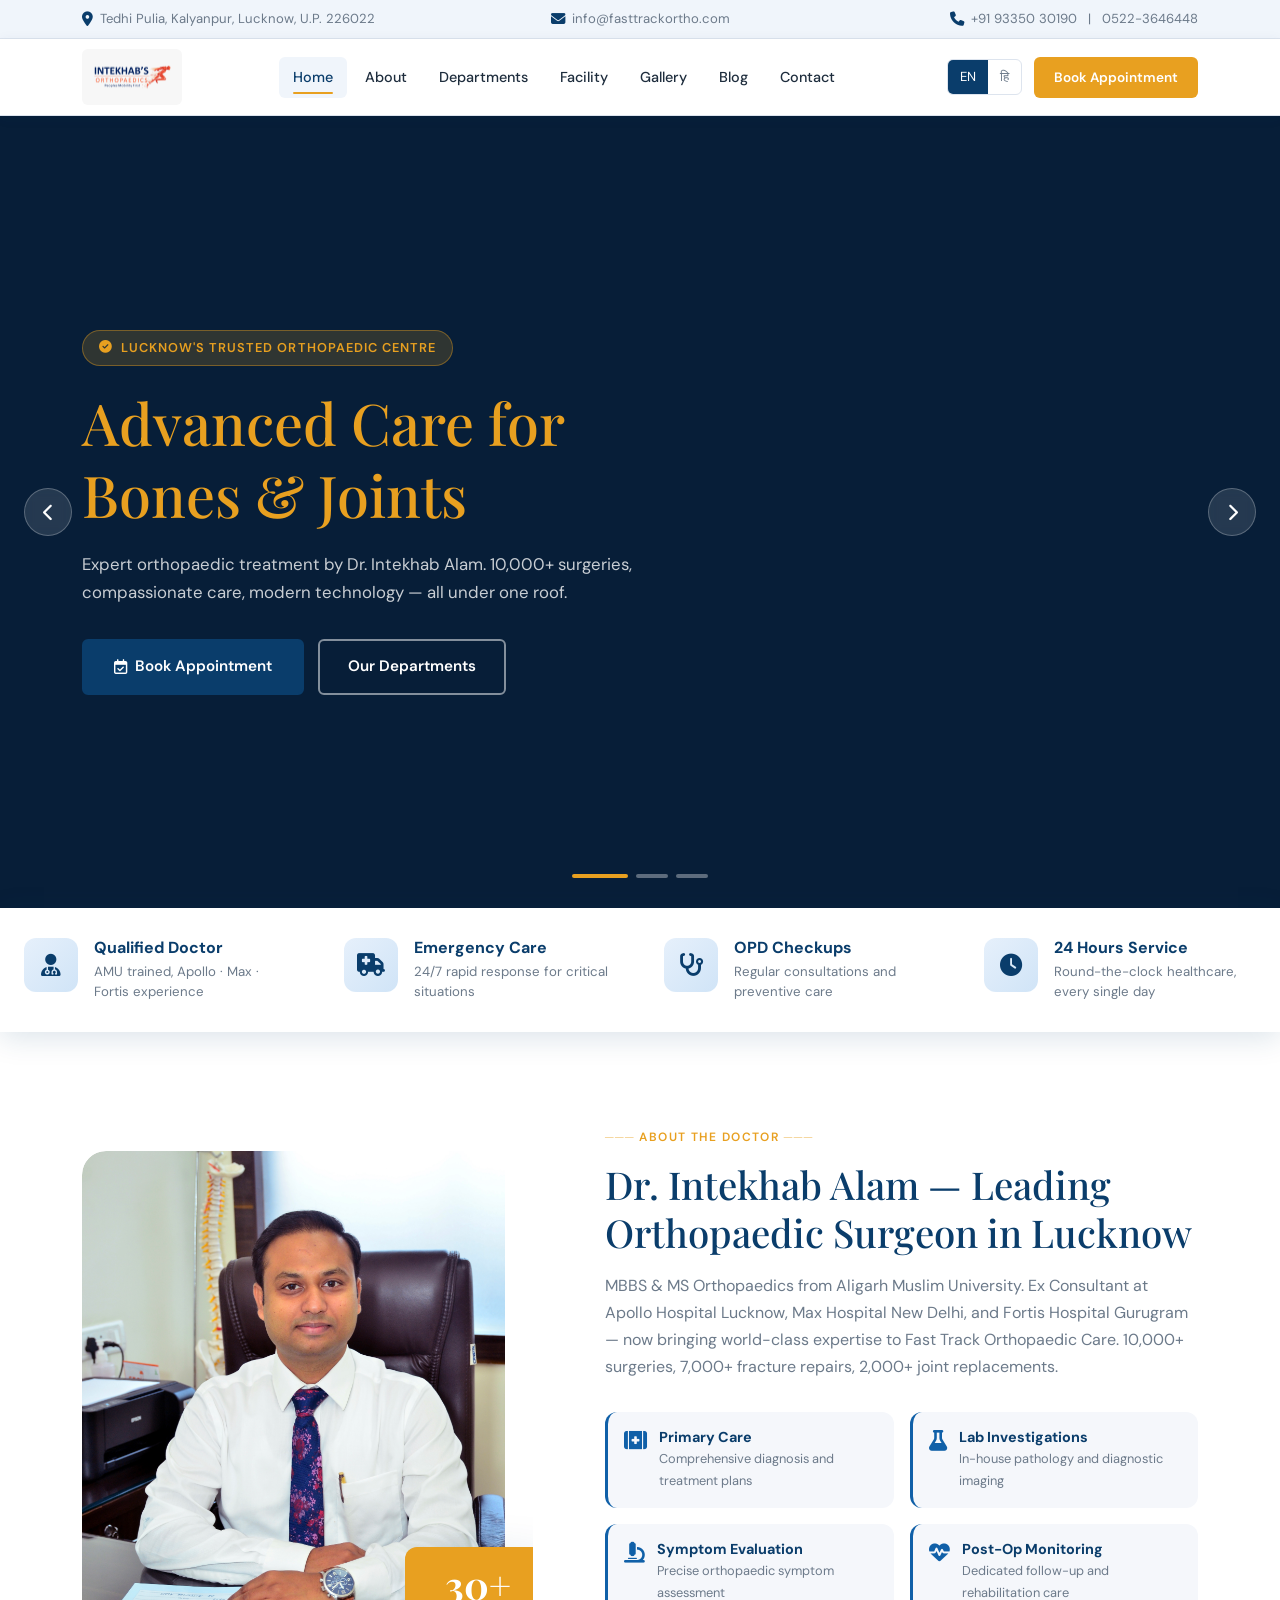
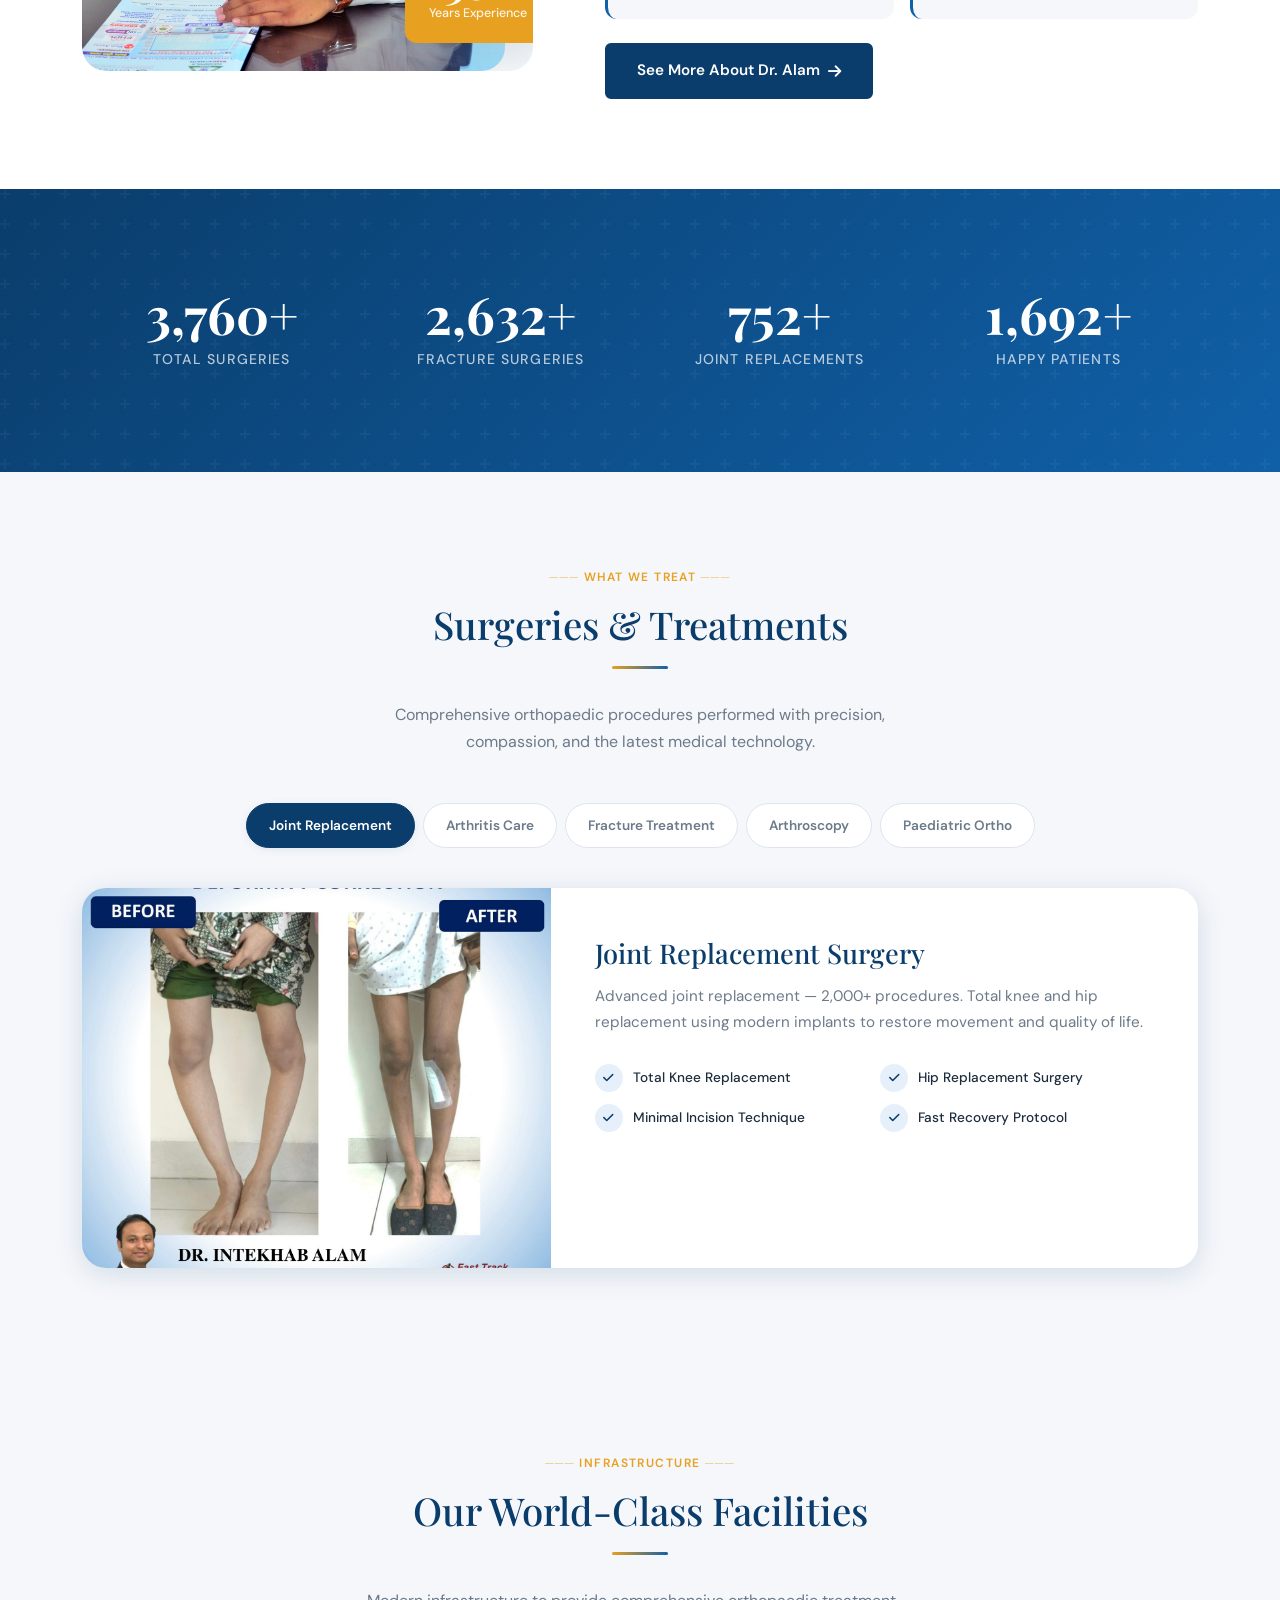
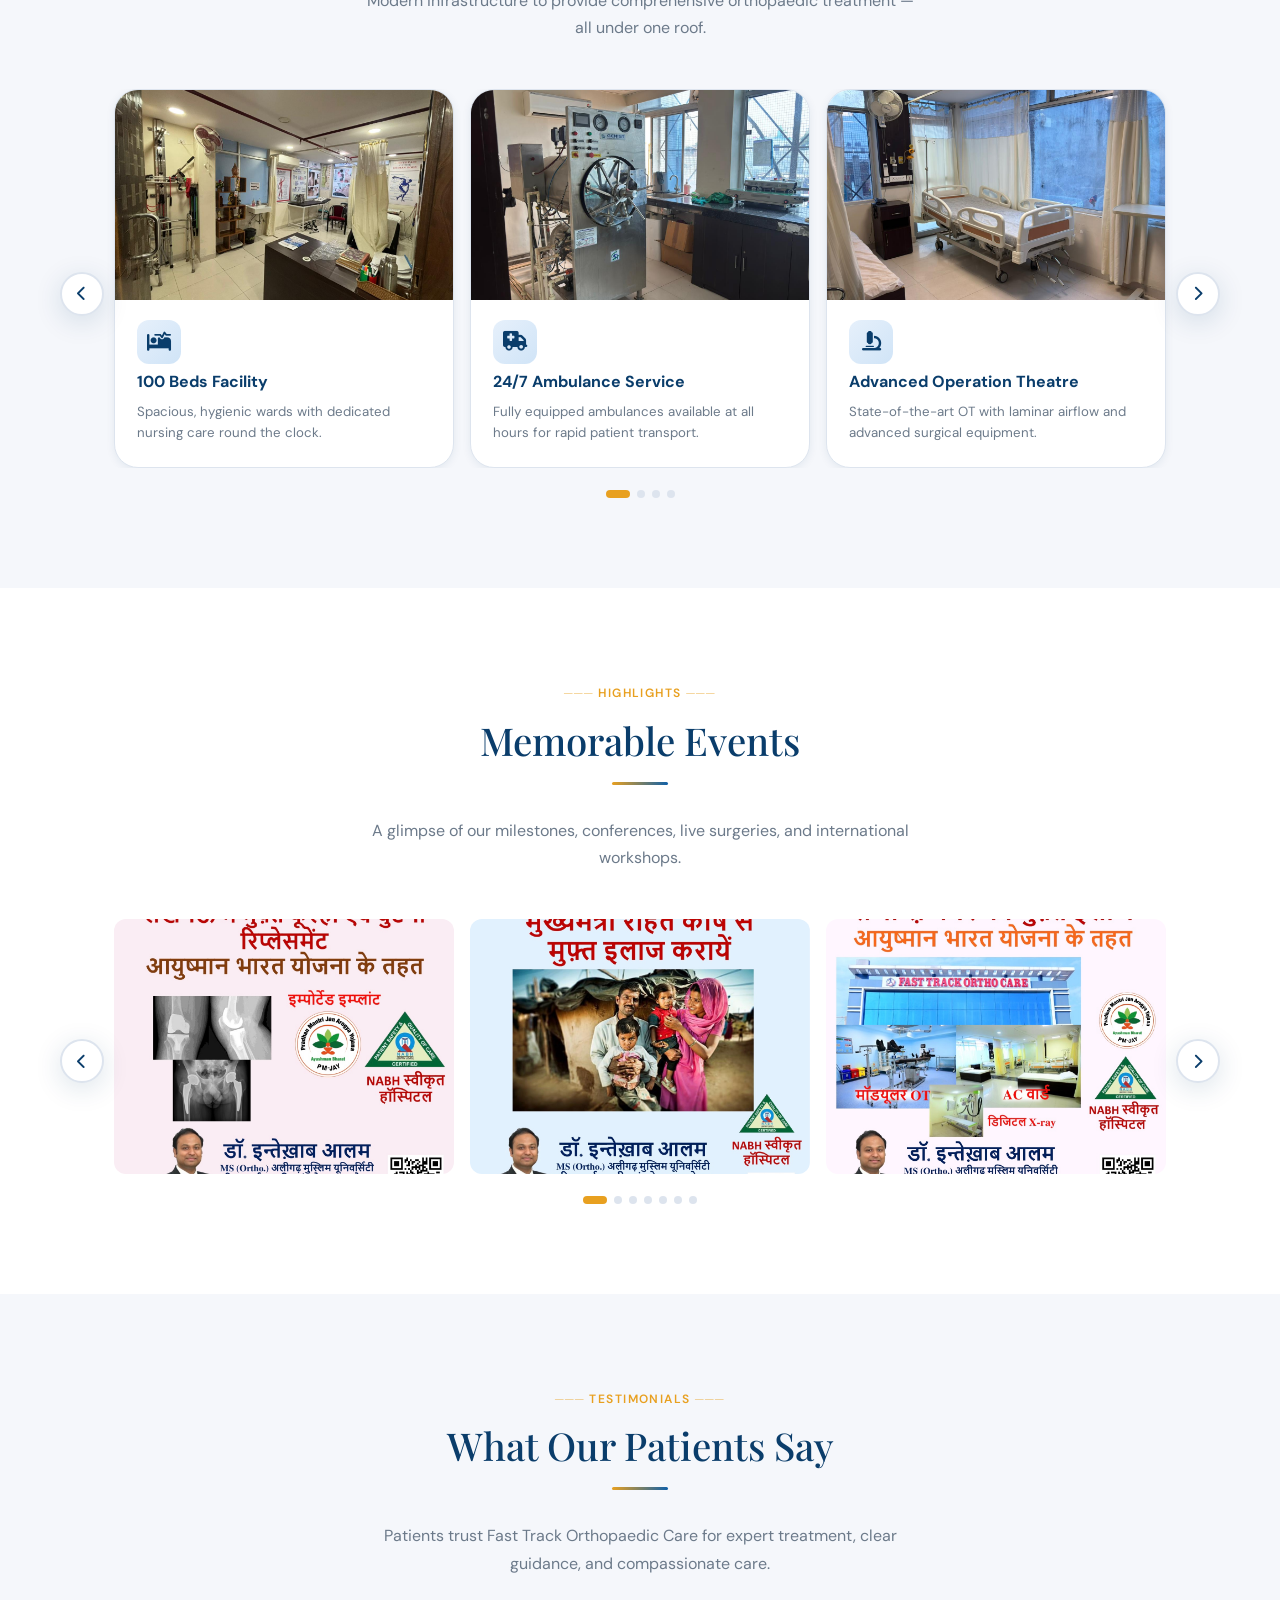
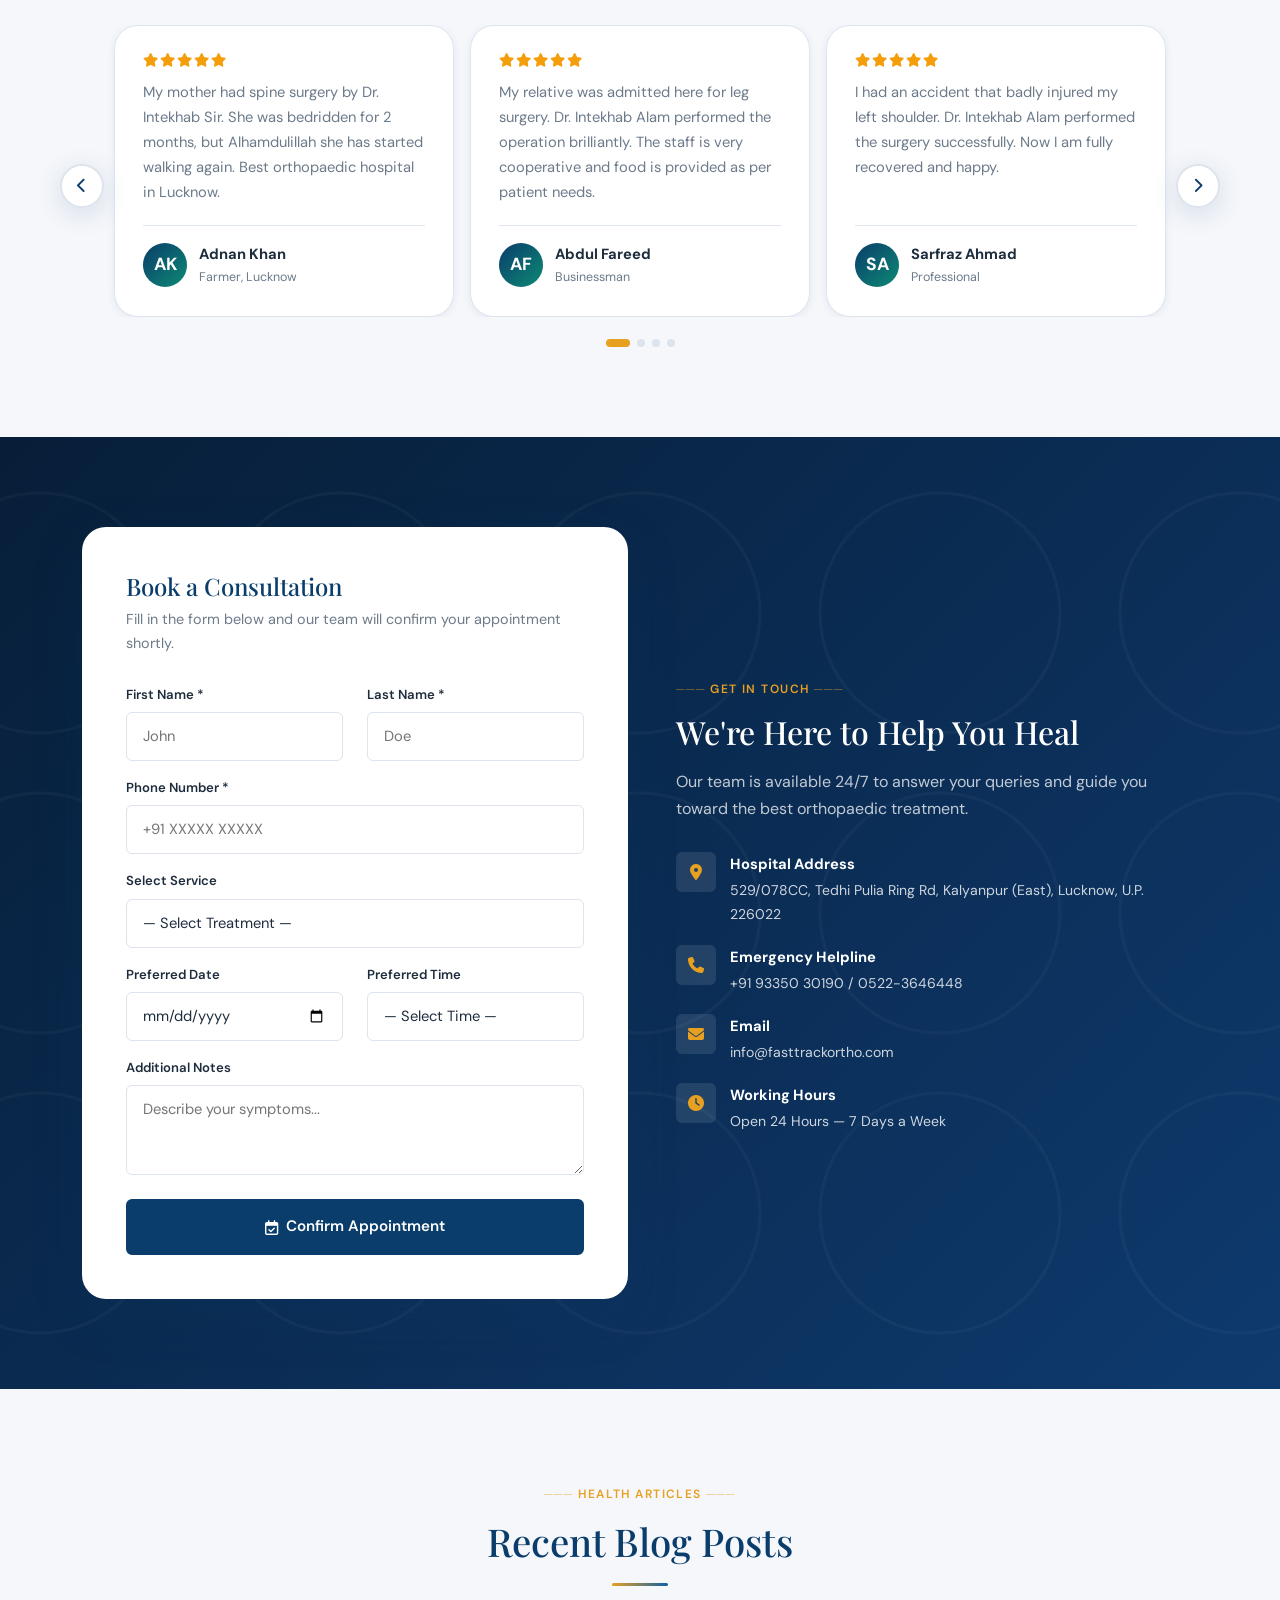
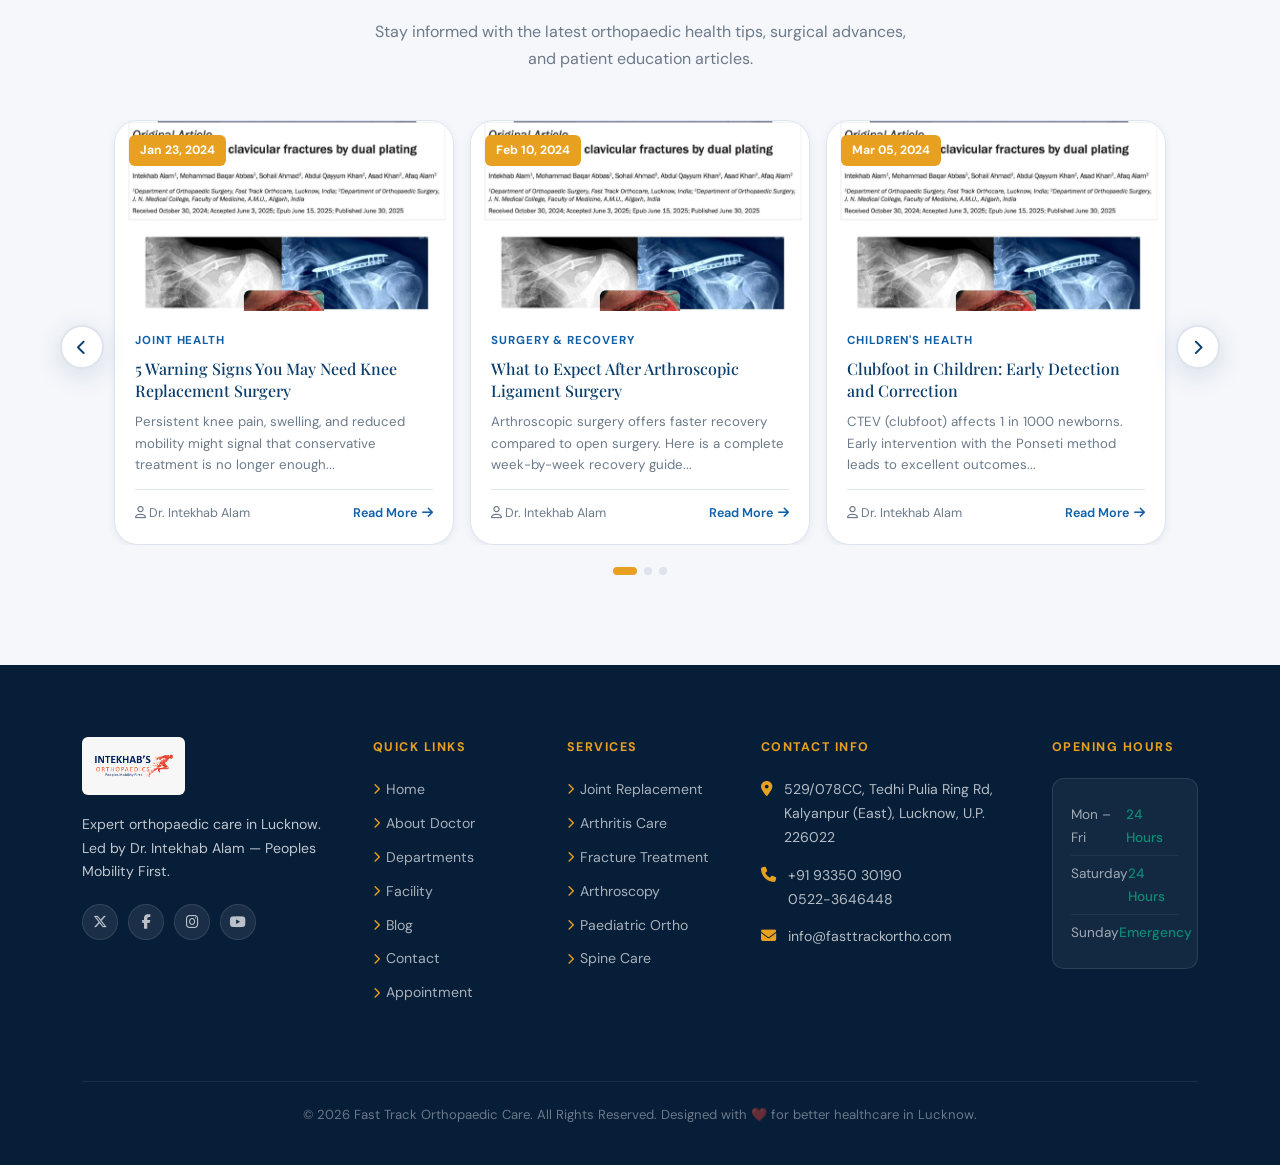
==== commit dadab4c1: "gallary added" ====
--- a/index.html
+++ b/index.html
@@ -1409,93 +1409,91 @@
         }
       }
 
-
       /* ══ FACILITY CAROUSEL CARDS ══ */
-.facility-slide-card {
-  background: var(--clr-white);
-  border-radius: var(--radius-lg);
-  overflow: hidden;
-  box-shadow: var(--shadow-sm);
-  border: 1px solid var(--clr-border);
-  transition: var(--transition);
-  height: 100%;
-  display: flex;
-  flex-direction: column;
-}
-.facility-slide-card:hover {
-  transform: translateY(-5px);
-  box-shadow: var(--shadow-md);
-}
-.fac-img-wrap {
-  position: relative;
-  height: 210px;
-  overflow: hidden;
-  flex-shrink: 0;
-}
-.fac-img-wrap img {
-  width: 100%;
-  height: 100%;
-  object-fit: cover;
-  transition: transform 0.5s ease;
-  display: block;
-}
-.facility-slide-card:hover .fac-img-wrap img {
-  transform: scale(1.06);
-}
-.fac-overlay {
-  position: absolute;
-  inset: 0;
-  background: rgba(10, 61, 107, 0.45);
-  display: flex;
-  align-items: center;
-  justify-content: center;
-  opacity: 0;
-  transition: var(--transition);
-  font-size: 1.6rem;
-  color: var(--clr-white);
-}
-.facility-slide-card:hover .fac-overlay {
-  opacity: 1;
-}
-.fac-body {
-  padding: 20px 22px 24px;
-  flex: 1;
-  display: flex;
-  flex-direction: column;
-  gap: 8px;
-}
-.fac-icon-wrap {
-  width: 44px;
-  height: 44px;
-  border-radius: var(--radius-md);
-  background: linear-gradient(135deg, #e6f0fb, #d0e4f7);
-  display: flex;
-  align-items: center;
-  justify-content: center;
-  font-size: 1.2rem;
-  color: var(--clr-primary);
-  transition: var(--transition);
-  flex-shrink: 0;
-}
-.facility-slide-card:hover .fac-icon-wrap {
-  background: var(--clr-primary);
-  color: var(--clr-white);
-}
-.fac-title {
-  font-size: 1rem;
-  font-family: var(--font-body);
-  font-weight: 700;
-  color: var(--clr-primary);
-  margin: 0;
-  line-height: 1.3;
-}
-.fac-desc {
-  font-size: 0.83rem;
-  color: var(--clr-muted);
-  margin: 0;
-  line-height: 1.6;
-}
-
+      .facility-slide-card {
+        background: var(--clr-white);
+        border-radius: var(--radius-lg);
+        overflow: hidden;
+        box-shadow: var(--shadow-sm);
+        border: 1px solid var(--clr-border);
+        transition: var(--transition);
+        height: 100%;
+        display: flex;
+        flex-direction: column;
+      }
+      .facility-slide-card:hover {
+        transform: translateY(-5px);
+        box-shadow: var(--shadow-md);
+      }
+      .fac-img-wrap {
+        position: relative;
+        height: 210px;
+        overflow: hidden;
+        flex-shrink: 0;
+      }
+      .fac-img-wrap img {
+        width: 100%;
+        height: 100%;
+        object-fit: cover;
+        transition: transform 0.5s ease;
+        display: block;
+      }
+      .facility-slide-card:hover .fac-img-wrap img {
+        transform: scale(1.06);
+      }
+      .fac-overlay {
+        position: absolute;
+        inset: 0;
+        background: rgba(10, 61, 107, 0.45);
+        display: flex;
+        align-items: center;
+        justify-content: center;
+        opacity: 0;
+        transition: var(--transition);
+        font-size: 1.6rem;
+        color: var(--clr-white);
+      }
+      .facility-slide-card:hover .fac-overlay {
+        opacity: 1;
+      }
+      .fac-body {
+        padding: 20px 22px 24px;
+        flex: 1;
+        display: flex;
+        flex-direction: column;
+        gap: 8px;
+      }
+      .fac-icon-wrap {
+        width: 44px;
+        height: 44px;
+        border-radius: var(--radius-md);
+        background: linear-gradient(135deg, #e6f0fb, #d0e4f7);
+        display: flex;
+        align-items: center;
+        justify-content: center;
+        font-size: 1.2rem;
+        color: var(--clr-primary);
+        transition: var(--transition);
+        flex-shrink: 0;
+      }
+      .facility-slide-card:hover .fac-icon-wrap {
+        background: var(--clr-primary);
+        color: var(--clr-white);
+      }
+      .fac-title {
+        font-size: 1rem;
+        font-family: var(--font-body);
+        font-weight: 700;
+        color: var(--clr-primary);
+        margin: 0;
+        line-height: 1.3;
+      }
+      .fac-desc {
+        font-size: 0.83rem;
+        color: var(--clr-muted);
+        margin: 0;
+        line-height: 1.6;
+      }
     </style>
   </head>
 
@@ -1587,7 +1585,12 @@
                 ><span class="hi lang-hidden">सुविधा</span></a
               >
             </li>
-                    <li><a href="gallery.html"><span class="en">Gallery</span><span class="hi lang-hidden">गैलरी</span></a></li>
+            <li>
+              <a href="gallery.html"
+                ><span class="en">Gallery</span
+                ><span class="hi lang-hidden">गैलरी</span></a
+              >
+            </li>
             <li>
               <a href="blog.html"
                 ><span class="en">Blog</span
@@ -2300,169 +2303,260 @@
       </div>
     </section>
 
-
     <!-- ══════════════════════════════════════════════
    FACILITY CAROUSEL  (3-up → 2-up → 1-up)
 ══════════════════════════════════════════════ -->
-<section class="facility-section section-pad" id="facility" style="background: var(--clr-bg);">
-  <div class="container">
-    <div class="text-center mb-5" data-aos="fade-up">
-      <span class="badge-tag">
-        <span class="en">Infrastructure</span>
-        <span class="hi lang-hidden">बुनियादी ढांचा</span>
-      </span>
-      <h2 class="section-title">
-        <span class="en">Our World-Class Facilities</span>
-        <span class="hi lang-hidden">हमारी विश्वस्तरीय सुविधाएं</span>
-      </h2>
-      <div class="divider"></div>
-      <p class="section-sub">
-        <span class="en">Modern infrastructure to provide comprehensive orthopaedic treatment — all under one roof.</span>
-        <span class="hi lang-hidden">एक ही छत के नीचे व्यापक ऑर्थोपेडिक उपचार के लिए आधुनिक बुनियादी ढांचा।</span>
-      </p>
-    </div>
-
-    <div class="carousel-outer px-4" data-aos="fade-up">
-      <button class="c-arrow prev" id="facPrev" aria-label="Previous">
-        <i class="fa-solid fa-chevron-left"></i>
-      </button>
-      <button class="c-arrow next" id="facNext" aria-label="Next">
-        <i class="fa-solid fa-chevron-right"></i>
-      </button>
-
-      <div class="carousel-viewport" id="facViewport">
-        <div class="carousel-track" id="facTrack">
-
-          <div class="carousel-slide">
-            <div class="facility-slide-card">
-              <div class="fac-img-wrap">
-                <img src="images/facilty/facilty (1).jpeg" alt="100 Beds Facility" loading="lazy" />
-                <div class="fac-overlay"><i class="fa-solid fa-magnifying-glass-plus"></i></div>
-              </div>
-              <div class="fac-body">
-                <div class="fac-icon-wrap"><i class="fa-solid fa-bed-pulse"></i></div>
-                <h4 class="fac-title">
-                  <span class="en">100 Beds Facility</span>
-                  <span class="hi lang-hidden">100 बेड की सुविधा</span>
-                </h4>
-                <p class="fac-desc">
-                  <span class="en">Spacious, hygienic wards with dedicated nursing care round the clock.</span>
-                  <span class="hi lang-hidden">समर्पित नर्सिंग देखभाल के साथ विशाल और स्वच्छ वार्ड।</span>
-                </p>
+    <section
+      class="facility-section section-pad"
+      id="facility"
+      style="background: var(--clr-bg)"
+    >
+      <div class="container">
+        <div class="text-center mb-5" data-aos="fade-up">
+          <span class="badge-tag">
+            <span class="en">Infrastructure</span>
+            <span class="hi lang-hidden">बुनियादी ढांचा</span>
+          </span>
+          <h2 class="section-title">
+            <span class="en">Our World-Class Facilities</span>
+            <span class="hi lang-hidden">हमारी विश्वस्तरीय सुविधाएं</span>
+          </h2>
+          <div class="divider"></div>
+          <p class="section-sub">
+            <span class="en"
+              >Modern infrastructure to provide comprehensive orthopaedic
+              treatment — all under one roof.</span
+            >
+            <span class="hi lang-hidden"
+              >एक ही छत के नीचे व्यापक ऑर्थोपेडिक उपचार के लिए आधुनिक बुनियादी
+              ढांचा।</span
+            >
+          </p>
+        </div>
+
+        <div class="carousel-outer px-4" data-aos="fade-up">
+          <button class="c-arrow prev" id="facPrev" aria-label="Previous">
+            <i class="fa-solid fa-chevron-left"></i>
+          </button>
+          <button class="c-arrow next" id="facNext" aria-label="Next">
+            <i class="fa-solid fa-chevron-right"></i>
+          </button>
+
+          <div class="carousel-viewport" id="facViewport">
+            <div class="carousel-track" id="facTrack">
+              <div class="carousel-slide">
+                <div class="facility-slide-card">
+                  <div class="fac-img-wrap">
+                    <img
+                      src="images/facilty/facilty (1).jpeg"
+                      alt="100 Beds Facility"
+                      loading="lazy"
+                    />
+                    <div class="fac-overlay">
+                      <i class="fa-solid fa-magnifying-glass-plus"></i>
+                    </div>
+                  </div>
+                  <div class="fac-body">
+                    <div class="fac-icon-wrap">
+                      <i class="fa-solid fa-bed-pulse"></i>
+                    </div>
+                    <h4 class="fac-title">
+                      <span class="en">100 Beds Facility</span>
+                      <span class="hi lang-hidden">100 बेड की सुविधा</span>
+                    </h4>
+                    <p class="fac-desc">
+                      <span class="en"
+                        >Spacious, hygienic wards with dedicated nursing care
+                        round the clock.</span
+                      >
+                      <span class="hi lang-hidden"
+                        >समर्पित नर्सिंग देखभाल के साथ विशाल और स्वच्छ
+                        वार्ड।</span
+                      >
+                    </p>
+                  </div>
+                </div>
+              </div>
+
+              <div class="carousel-slide">
+                <div class="facility-slide-card">
+                  <div class="fac-img-wrap">
+                    <img
+                      src="images/facilty/facilty (2).jpeg"
+                      alt="Ambulance Service"
+                      loading="lazy"
+                    />
+                    <div class="fac-overlay">
+                      <i class="fa-solid fa-magnifying-glass-plus"></i>
+                    </div>
+                  </div>
+                  <div class="fac-body">
+                    <div class="fac-icon-wrap">
+                      <i class="fa-solid fa-truck-medical"></i>
+                    </div>
+                    <h4 class="fac-title">
+                      <span class="en">24/7 Ambulance Service</span>
+                      <span class="hi lang-hidden">24/7 एम्बुलेंस सेवा</span>
+                    </h4>
+                    <p class="fac-desc">
+                      <span class="en"
+                        >Fully equipped ambulances available at all hours for
+                        rapid patient transport.</span
+                      >
+                      <span class="hi lang-hidden"
+                        >त्वरित परिवहन के लिए पूरी तरह सुसज्जित एम्बुलेंस।</span
+                      >
+                    </p>
+                  </div>
+                </div>
+              </div>
+
+              <div class="carousel-slide">
+                <div class="facility-slide-card">
+                  <div class="fac-img-wrap">
+                    <img
+                      src="images/facilty/facilty (3).jpeg"
+                      alt="Advanced Operation Theatre"
+                      loading="lazy"
+                    />
+                    <div class="fac-overlay">
+                      <i class="fa-solid fa-magnifying-glass-plus"></i>
+                    </div>
+                  </div>
+                  <div class="fac-body">
+                    <div class="fac-icon-wrap">
+                      <i class="fa-solid fa-microscope"></i>
+                    </div>
+                    <h4 class="fac-title">
+                      <span class="en">Advanced Operation Theatre</span>
+                      <span class="hi lang-hidden">उन्नत ऑपरेशन थियेटर</span>
+                    </h4>
+                    <p class="fac-desc">
+                      <span class="en"
+                        >State-of-the-art OT with laminar airflow and advanced
+                        surgical equipment.</span
+                      >
+                      <span class="hi lang-hidden"
+                        >लैमिनार एयरफ्लो और उन्नत सर्जिकल उपकरणों से
+                        सुसज्जित।</span
+                      >
+                    </p>
+                  </div>
+                </div>
+              </div>
+
+              <div class="carousel-slide">
+                <div class="facility-slide-card">
+                  <div class="fac-img-wrap">
+                    <img
+                      src="images/facilty/facilty (4).jpeg"
+                      alt="Diagnostic Lab"
+                      loading="lazy"
+                    />
+                    <div class="fac-overlay">
+                      <i class="fa-solid fa-magnifying-glass-plus"></i>
+                    </div>
+                  </div>
+                  <div class="fac-body">
+                    <div class="fac-icon-wrap">
+                      <i class="fa-solid fa-flask"></i>
+                    </div>
+                    <h4 class="fac-title">
+                      <span class="en">In-House Diagnostic Lab</span>
+                      <span class="hi lang-hidden"
+                        >इन-हाउस डायग्नोस्टिक लैब</span
+                      >
+                    </h4>
+                    <p class="fac-desc">
+                      <span class="en"
+                        >Pathology, X-ray, and imaging under one roof for faster
+                        diagnosis.</span
+                      >
+                      <span class="hi lang-hidden"
+                        >तेज़ निदान के लिए पैथोलॉजी, एक्स-रे और इमेजिंग।</span
+                      >
+                    </p>
+                  </div>
+                </div>
+              </div>
+
+              <div class="carousel-slide">
+                <div class="facility-slide-card">
+                  <div class="fac-img-wrap">
+                    <img
+                      src="images/facilty/facilty (5).jpeg"
+                      alt="Physiotherapy Unit"
+                      loading="lazy"
+                    />
+                    <div class="fac-overlay">
+                      <i class="fa-solid fa-magnifying-glass-plus"></i>
+                    </div>
+                  </div>
+                  <div class="fac-body">
+                    <div class="fac-icon-wrap">
+                      <i class="fa-solid fa-dumbbell"></i>
+                    </div>
+                    <h4 class="fac-title">
+                      <span class="en">Physiotherapy &amp; Rehab Unit</span>
+                      <span class="hi lang-hidden"
+                        >फिजियोथेरेपी और रिहैब यूनिट</span
+                      >
+                    </h4>
+                    <p class="fac-desc">
+                      <span class="en"
+                        >Dedicated rehabilitation space with modern physio
+                        equipment and expert therapists.</span
+                      >
+                      <span class="hi lang-hidden"
+                        >आधुनिक उपकरणों और विशेषज्ञ थेरेपिस्ट के साथ पुनर्वास
+                        केंद्र।</span
+                      >
+                    </p>
+                  </div>
+                </div>
+              </div>
+
+              <div class="carousel-slide">
+                <div class="facility-slide-card">
+                  <div class="fac-img-wrap">
+                    <img
+                      src="images/facilty/facilty (1).jpeg"
+                      alt="Emergency Trauma Care"
+                      loading="lazy"
+                    />
+                    <div class="fac-overlay">
+                      <i class="fa-solid fa-magnifying-glass-plus"></i>
+                    </div>
+                  </div>
+                  <div class="fac-body">
+                    <div class="fac-icon-wrap">
+                      <i class="fa-solid fa-kit-medical"></i>
+                    </div>
+                    <h4 class="fac-title">
+                      <span class="en">24/7 Emergency &amp; Trauma Care</span>
+                      <span class="hi lang-hidden"
+                        >24/7 आपातकालीन और ट्रॉमा देखभाल</span
+                      >
+                    </h4>
+                    <p class="fac-desc">
+                      <span class="en"
+                        >Always-ready emergency unit staffed for immediate
+                        orthopaedic trauma response.</span
+                      >
+                      <span class="hi lang-hidden"
+                        >तत्काल ऑर्थोपेडिक ट्रॉमा के लिए सदैव तैयार आपातकालीन
+                        इकाई।</span
+                      >
+                    </p>
+                  </div>
+                </div>
               </div>
             </div>
           </div>
-
-          <div class="carousel-slide">
-            <div class="facility-slide-card">
-              <div class="fac-img-wrap">
-                <img src="images/facilty/facilty (2).jpeg" alt="Ambulance Service" loading="lazy" />
-                <div class="fac-overlay"><i class="fa-solid fa-magnifying-glass-plus"></i></div>
-              </div>
-              <div class="fac-body">
-                <div class="fac-icon-wrap"><i class="fa-solid fa-truck-medical"></i></div>
-                <h4 class="fac-title">
-                  <span class="en">24/7 Ambulance Service</span>
-                  <span class="hi lang-hidden">24/7 एम्बुलेंस सेवा</span>
-                </h4>
-                <p class="fac-desc">
-                  <span class="en">Fully equipped ambulances available at all hours for rapid patient transport.</span>
-                  <span class="hi lang-hidden">त्वरित परिवहन के लिए पूरी तरह सुसज्जित एम्बुलेंस।</span>
-                </p>
-              </div>
-            </div>
-          </div>
-
-          <div class="carousel-slide">
-            <div class="facility-slide-card">
-              <div class="fac-img-wrap">
-                <img src="images/facilty/facilty (3).jpeg" alt="Advanced Operation Theatre" loading="lazy" />
-                <div class="fac-overlay"><i class="fa-solid fa-magnifying-glass-plus"></i></div>
-              </div>
-              <div class="fac-body">
-                <div class="fac-icon-wrap"><i class="fa-solid fa-microscope"></i></div>
-                <h4 class="fac-title">
-                  <span class="en">Advanced Operation Theatre</span>
-                  <span class="hi lang-hidden">उन्नत ऑपरेशन थियेटर</span>
-                </h4>
-                <p class="fac-desc">
-                  <span class="en">State-of-the-art OT with laminar airflow and advanced surgical equipment.</span>
-                  <span class="hi lang-hidden">लैमिनार एयरफ्लो और उन्नत सर्जिकल उपकरणों से सुसज्जित।</span>
-                </p>
-              </div>
-            </div>
-          </div>
-
-          <div class="carousel-slide">
-            <div class="facility-slide-card">
-              <div class="fac-img-wrap">
-                <img src="images/facilty/facilty (4).jpeg" alt="Diagnostic Lab" loading="lazy" />
-                <div class="fac-overlay"><i class="fa-solid fa-magnifying-glass-plus"></i></div>
-              </div>
-              <div class="fac-body">
-                <div class="fac-icon-wrap"><i class="fa-solid fa-flask"></i></div>
-                <h4 class="fac-title">
-                  <span class="en">In-House Diagnostic Lab</span>
-                  <span class="hi lang-hidden">इन-हाउस डायग्नोस्टिक लैब</span>
-                </h4>
-                <p class="fac-desc">
-                  <span class="en">Pathology, X-ray, and imaging under one roof for faster diagnosis.</span>
-                  <span class="hi lang-hidden">तेज़ निदान के लिए पैथोलॉजी, एक्स-रे और इमेजिंग।</span>
-                </p>
-              </div>
-            </div>
-          </div>
-
-          <div class="carousel-slide">
-            <div class="facility-slide-card">
-              <div class="fac-img-wrap">
-                <img src="images/facilty/facilty (5).jpeg" alt="Physiotherapy Unit" loading="lazy" />
-                <div class="fac-overlay"><i class="fa-solid fa-magnifying-glass-plus"></i></div>
-              </div>
-              <div class="fac-body">
-                <div class="fac-icon-wrap"><i class="fa-solid fa-dumbbell"></i></div>
-                <h4 class="fac-title">
-                  <span class="en">Physiotherapy &amp; Rehab Unit</span>
-                  <span class="hi lang-hidden">फिजियोथेरेपी और रिहैब यूनिट</span>
-                </h4>
-                <p class="fac-desc">
-                  <span class="en">Dedicated rehabilitation space with modern physio equipment and expert therapists.</span>
-                  <span class="hi lang-hidden">आधुनिक उपकरणों और विशेषज्ञ थेरेपिस्ट के साथ पुनर्वास केंद्र।</span>
-                </p>
-              </div>
-            </div>
-          </div>
-
-          <div class="carousel-slide">
-            <div class="facility-slide-card">
-              <div class="fac-img-wrap">
-                <img src="images/facilty/facilty (1).jpeg" alt="Emergency Trauma Care" loading="lazy" />
-                <div class="fac-overlay"><i class="fa-solid fa-magnifying-glass-plus"></i></div>
-              </div>
-              <div class="fac-body">
-                <div class="fac-icon-wrap"><i class="fa-solid fa-kit-medical"></i></div>
-                <h4 class="fac-title">
-                  <span class="en">24/7 Emergency &amp; Trauma Care</span>
-                  <span class="hi lang-hidden">24/7 आपातकालीन और ट्रॉमा देखभाल</span>
-                </h4>
-                <p class="fac-desc">
-                  <span class="en">Always-ready emergency unit staffed for immediate orthopaedic trauma response.</span>
-                  <span class="hi lang-hidden">तत्काल ऑर्थोपेडिक ट्रॉमा के लिए सदैव तैयार आपातकालीन इकाई।</span>
-                </p>
-              </div>
-            </div>
-          </div>
-
+          <div class="c-dots" id="facDots"></div>
         </div>
       </div>
-      <div class="c-dots" id="facDots"></div>
-    </div>
-  </div>
-</section>
-
-
-
-
+    </section>
 
     <!-- ══════════════════════════════════════════════
        GALLERY CAROUSEL  (9 images, 3-up → 2-up → 1-up)
@@ -3713,212 +3807,123 @@
      Supports: 3-up (≥992), 2-up (≥576), 1-up (<576)
      Features: arrows, dots, touch/mouse drag, auto-play
   ══════════════════════════════════════════════════════ */
-      function buildCarousel(cfg) {
-        const {
-          trackId,
-          viewportId,
-          prevId,
-          nextId,
-          dotsId,
-          perPage,
-          autoPlay,
-          autoDelay,
-        } = cfg;
-
-        const track = document.getElementById(trackId);
-        const viewport = document.getElementById(viewportId);
-        const prevBtn = document.getElementById(prevId);
-        const nextBtn = document.getElementById(nextId);
-        const dotsWrap = document.getElementById(dotsId);
-
-        if (!track || !viewport) return;
-
-        const slides = Array.from(track.children);
-        const total = slides.length;
-        let cur = 0;
-        let autoTimer = null;
-
-        /* Determine how many slides to show based on viewport width */
-        function getVisible() {
-          const w = window.innerWidth;
-          if (w >= 992) return Math.min(perPage[2] || 3, total);
-          if (w >= 576) return Math.min(perPage[1] || 2, total);
-          return Math.min(perPage[0] || 1, total);
-        }
-
-        /* Total number of "pages" */
-        function getPages() {
-          return Math.max(1, total - getVisible() + 1);
-        }
-
-        /* Width of one slide = viewport / visible */
-        function setWidths() {
-          const vis = getVisible();
-          const pct = 100 / vis;
-          slides.forEach((s) => (s.style.width = pct + "%"));
-        }
-
-        /* Move to page index */
-        function goTo(idx) {
-          const pages = getPages();
-          cur = (idx + pages) % pages;
-          const pct = (cur / total) * 100;
-          track.style.transform = `translateX(-${pct}%)`;
-          updateDots();
-        }
-
-        /* Build dots */
-        function buildDots() {
-          dotsWrap.innerHTML = "";
-          const pages = getPages();
-          for (let i = 0; i < pages; i++) {
-            const d = document.createElement("button");
-            d.className = "c-dot" + (i === cur ? " active" : "");
-            d.setAttribute("aria-label", `Page ${i + 1}`);
-            d.onclick = () => {
-              goTo(i);
-              resetAuto();
-            };
-            dotsWrap.appendChild(d);
-          }
-        }
-
-        function updateDots() {
-          Array.from(dotsWrap.children).forEach((d, i) =>
-            d.classList.toggle("active", i === cur),
-          );
-        }
-
-        /* Prev / next */
-        prevBtn &&
-          prevBtn.addEventListener("click", () => {
-            goTo(cur - 1);
-            resetAuto();
-          });
-        nextBtn &&
-          nextBtn.addEventListener("click", () => {
-            goTo(cur + 1);
-            resetAuto();
-          });
-
-        /* Auto-play */
-        function startAuto() {
-          if (!autoPlay) return;
-          autoTimer = setInterval(() => goTo(cur + 1), autoDelay || 4000);
-        }
-        function resetAuto() {
-          clearInterval(autoTimer);
-          startAuto();
-        }
-
-        /* Touch / mouse drag */
-        let dragStart = null,
-          dragDelta = 0,
-          isDragging = false;
-
-        function onDragStart(x) {
-          dragStart = x;
-          isDragging = false;
-        }
-        function onDragMove(x) {
-          if (dragStart === null) return;
-          dragDelta = x - dragStart;
-          if (Math.abs(dragDelta) > 8) {
-            isDragging = true;
-          }
-        }
-        function onDragEnd() {
-          if (isDragging) {
-            const threshold = viewport.offsetWidth * 0.2;
-            if (dragDelta < -threshold) goTo(cur + 1);
-            else if (dragDelta > threshold) goTo(cur - 1);
-            resetAuto();
-          }
-          dragStart = null;
-          dragDelta = 0;
-          isDragging = false;
-        }
-
-        viewport.addEventListener("mousedown", (e) => onDragStart(e.clientX));
-        viewport.addEventListener("mousemove", (e) => onDragMove(e.clientX));
-        viewport.addEventListener("mouseup", () => onDragEnd());
-        viewport.addEventListener("mouseleave", () => onDragEnd());
-        viewport.addEventListener(
-          "touchstart",
-          (e) => onDragStart(e.touches[0].clientX),
-          { passive: true },
-        );
-        viewport.addEventListener(
-          "touchmove",
-          (e) => onDragMove(e.touches[0].clientX),
-          { passive: true },
-        );
-        viewport.addEventListener("touchend", () => onDragEnd());
-
-        /* Click guard (prevent link clicks during drag) */
-        viewport.addEventListener(
-          "click",
-          (e) => {
-            if (isDragging) e.preventDefault();
-          },
-          true,
-        );
-
-        /* Recalculate on resize */
-        let resizeTimer;
-        window.addEventListener("resize", () => {
-          clearTimeout(resizeTimer);
-          resizeTimer = setTimeout(() => {
-            const pages = getPages();
-            if (cur >= pages) cur = pages - 1;
-            setWidths();
-            buildDots();
-            goTo(cur);
-          }, 200);
-        });
-
-        /* Init */
-        setWidths();
-        buildDots();
-        goTo(0);
-        startAuto();
-      }
-
-      /* ── Gallery Carousel (3 → 2 → 1) ── */
-      buildCarousel({
-        trackId: "gallTrack",
-        viewportId: "gallViewport",
-        prevId: "gallPrev",
-        nextId: "gallNext",
-        dotsId: "gallDots",
-        perPage: [1, 2, 3], // [mobile, tablet, desktop]
-        autoPlay: true,
-        autoDelay: 3500,
-      });
-
-      /* ── Testimonials Carousel (3 → 2 → 1) ── */
-      buildCarousel({
-        trackId: "testTrack",
-        viewportId: "testViewport",
-        prevId: "testPrev",
-        nextId: "testNext",
-        dotsId: "testDots",
-        perPage: [1, 2, 3],
-        autoPlay: true,
-        autoDelay: 4500,
-      });
-
-      /* ── Blog Carousel (3 → 2 → 1) ── */
-      buildCarousel({
-        trackId: "blogTrack",
-        viewportId: "blogViewport",
-        prevId: "blogPrev",
-        nextId: "blogNext",
-        dotsId: "blogDots",
-        perPage: [1, 2, 3],
-        autoPlay: false,
-      });
-
+function buildCarousel(cfg) {
+  const { trackId, viewportId, prevId, nextId, dotsId, perPage, autoPlay, autoDelay } = cfg;
+  const track    = document.getElementById(trackId);
+  const viewport = document.getElementById(viewportId);
+  const prevBtn  = document.getElementById(prevId);
+  const nextBtn  = document.getElementById(nextId);
+  const dotsWrap = document.getElementById(dotsId);
+  if (!track || !viewport) return;
+
+  const slides = Array.from(track.children);
+  const total  = slides.length;
+  let cur = 0, autoTimer = null;
+
+  function getVisible() {
+    const w = window.innerWidth;
+    if (w >= 992) return Math.min(perPage[2] || 3, total);
+    if (w >= 576) return Math.min(perPage[1] || 2, total);
+    return Math.min(perPage[0] || 1, total);
+  }
+
+  function getPages() {
+    return Math.max(1, total - getVisible() + 1);
+  }
+
+  /* ── KEY FIX: use real pixel width ── */
+  function getSlideWidth() {
+    return viewport.offsetWidth / getVisible();
+  }
+
+  function setWidths() {
+    const sw = getSlideWidth();
+    slides.forEach(s => {
+      s.style.width   = sw + 'px';
+      s.style.flexShrink = '0';
+    });
+  }
+
+  function goTo(idx) {
+    const pages = getPages();
+    cur = ((idx % pages) + pages) % pages;          // handles negatives safely
+    track.style.transform = `translateX(${-cur * getSlideWidth()}px)`;
+    updateDots();
+  }
+
+  function buildDots() {
+    dotsWrap.innerHTML = '';
+    const pages = getPages();
+    for (let i = 0; i < pages; i++) {
+      const d = document.createElement('button');
+      d.className = 'c-dot' + (i === cur ? ' active' : '');
+      d.setAttribute('aria-label', `Page ${i + 1}`);
+      d.onclick = () => { goTo(i); resetAuto(); };
+      dotsWrap.appendChild(d);
+    }
+  }
+
+  function updateDots() {
+    Array.from(dotsWrap.children).forEach((d, i) =>
+      d.classList.toggle('active', i === cur));
+  }
+
+  prevBtn && prevBtn.addEventListener('click', () => { goTo(cur - 1); resetAuto(); });
+  nextBtn && nextBtn.addEventListener('click', () => { goTo(cur + 1); resetAuto(); });
+
+  function startAuto() {
+    if (!autoPlay) return;
+    autoTimer = setInterval(() => goTo(cur + 1), autoDelay || 4000);
+  }
+  function resetAuto() { clearInterval(autoTimer); startAuto(); }
+
+  /* ── Drag / Touch ── */
+  let dragStart = null, dragDelta = 0, isDragging = false;
+
+  function onDragStart(x) { dragStart = x; isDragging = false; dragDelta = 0; }
+  function onDragMove(x) {
+    if (dragStart === null) return;
+    dragDelta = x - dragStart;
+    if (Math.abs(dragDelta) > 8) isDragging = true;
+  }
+  function onDragEnd() {
+    if (isDragging) {
+      const threshold = getSlideWidth() * 0.25;  /* 25% of one slide */
+      if      (dragDelta < -threshold) goTo(cur + 1);
+      else if (dragDelta >  threshold) goTo(cur - 1);
+      else                             goTo(cur);   /* snap back cleanly */
+      resetAuto();
+    }
+    dragStart = null; dragDelta = 0; isDragging = false;
+  }
+
+  viewport.addEventListener('mousedown',  e => onDragStart(e.clientX));
+  viewport.addEventListener('mousemove',  e => onDragMove(e.clientX));
+  viewport.addEventListener('mouseup',    () => onDragEnd());
+  viewport.addEventListener('mouseleave', () => onDragEnd());
+  viewport.addEventListener('touchstart', e => onDragStart(e.touches[0].clientX), { passive: true });
+  viewport.addEventListener('touchmove',  e => onDragMove(e.touches[0].clientX),  { passive: true });
+  viewport.addEventListener('touchend',   () => onDragEnd());
+  viewport.addEventListener('click', e => { if (isDragging) e.preventDefault(); }, true);
+
+  /* ── Recalculate on resize ── */
+  let resizeTimer;
+  window.addEventListener('resize', () => {
+    clearTimeout(resizeTimer);
+    resizeTimer = setTimeout(() => {
+      const pages = getPages();
+      if (cur >= pages) cur = pages - 1;
+      setWidths();
+      buildDots();
+      goTo(cur);
+    }, 150);
+  });
+
+  setWidths();
+  buildDots();
+  goTo(0);
+  startAuto();
+}
       /* ══════════════════════════════════════════════════════
      COUNTER ANIMATION
   ══════════════════════════════════════════════════════ */
@@ -4005,18 +4010,53 @@
         });
       })();
 
-
       /* ── Facility Carousel (3 → 2 → 1) ── */
-buildCarousel({
-  trackId: "facTrack",
-  viewportId: "facViewport",
-  prevId: "facPrev",
-  nextId: "facNext",
-  dotsId: "facDots",
-  perPage: [1, 2, 3],
-  autoPlay: true,
-  autoDelay: 4000,
-});
+    /* ── Facility Carousel (3 → 2 → 1) ── */
+      buildCarousel({
+        trackId: "facTrack",
+        viewportId: "facViewport",
+        prevId: "facPrev",
+        nextId: "facNext",
+        dotsId: "facDots",
+        perPage: [1, 2, 3],
+        autoPlay: true,
+        autoDelay: 4000,
+      });
+
+      /* ── Gallery / Memorable Events Carousel (3 → 2 → 1) ── */
+      buildCarousel({
+        trackId: "gallTrack",
+        viewportId: "gallViewport",
+        prevId: "gallPrev",
+        nextId: "gallNext",
+        dotsId: "gallDots",
+        perPage: [1, 2, 3],
+        autoPlay: true,
+        autoDelay: 3500,
+      });
+
+      /* ── Testimonials Carousel (3 → 2 → 1) ── */
+      buildCarousel({
+        trackId: "testTrack",
+        viewportId: "testViewport",
+        prevId: "testPrev",
+        nextId: "testNext",
+        dotsId: "testDots",
+        perPage: [1, 2, 3],
+        autoPlay: true,
+        autoDelay: 4500,
+      });
+
+      /* ── Blog Carousel (3 → 2 → 1) ── */
+      buildCarousel({
+        trackId: "blogTrack",
+        viewportId: "blogViewport",
+        prevId: "blogPrev",
+        nextId: "blogNext",
+        dotsId: "blogDots",
+        perPage: [1, 2, 3],
+        autoPlay: false,
+      });
 
       /* COPYRIGHT YEAR */
       document.getElementById("copyrightYear").textContent =
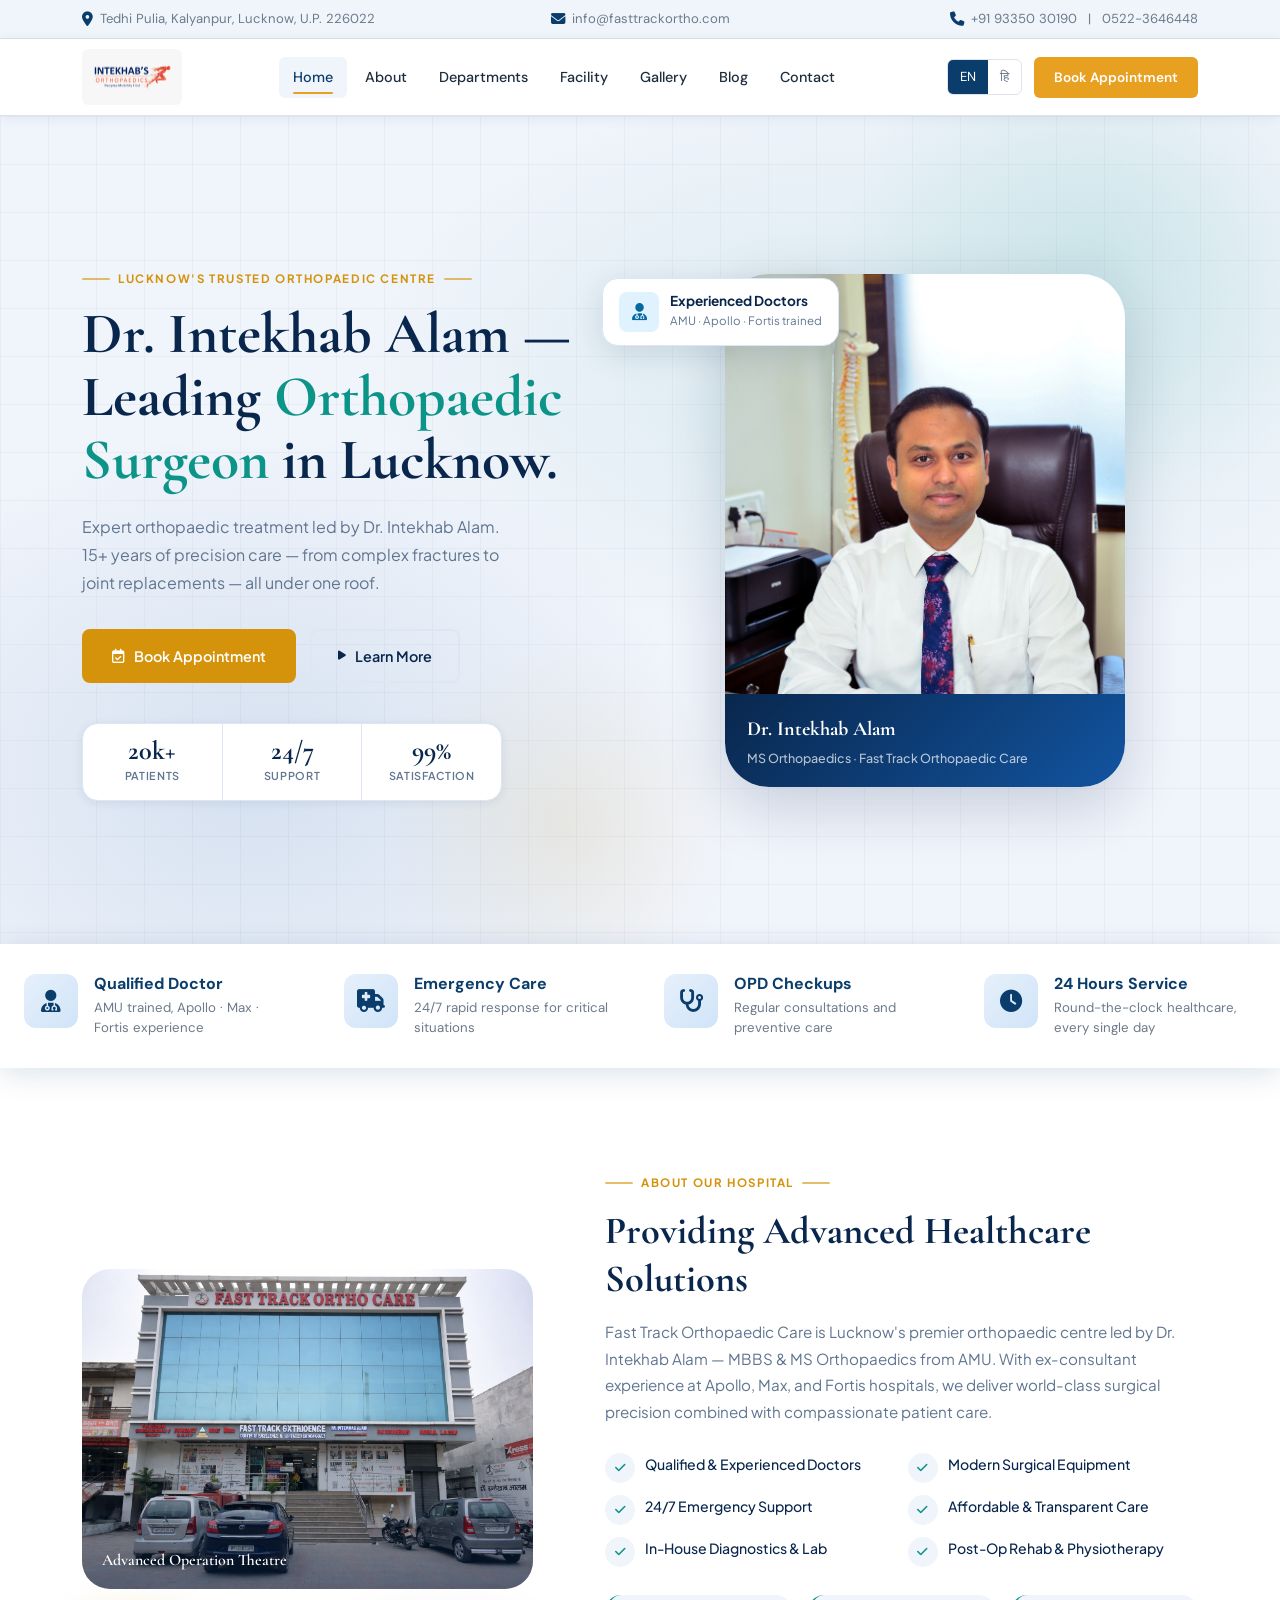
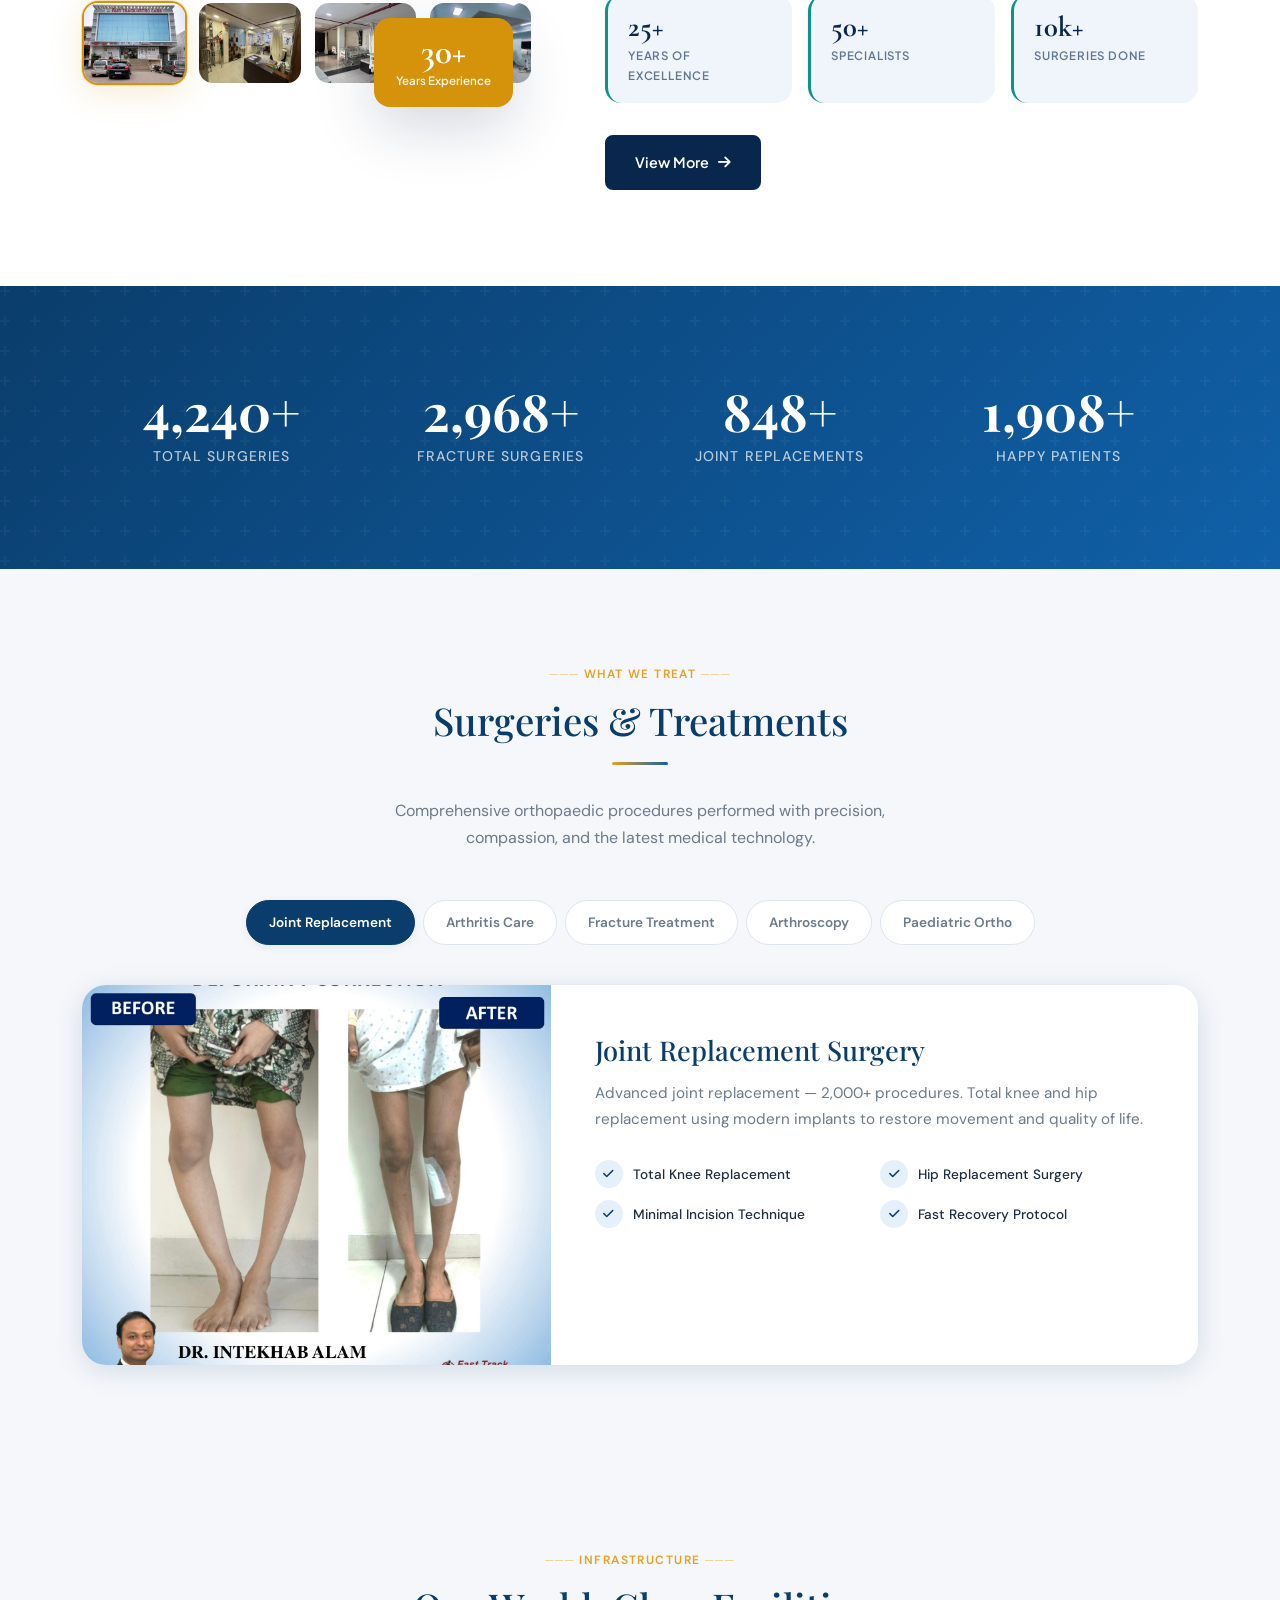
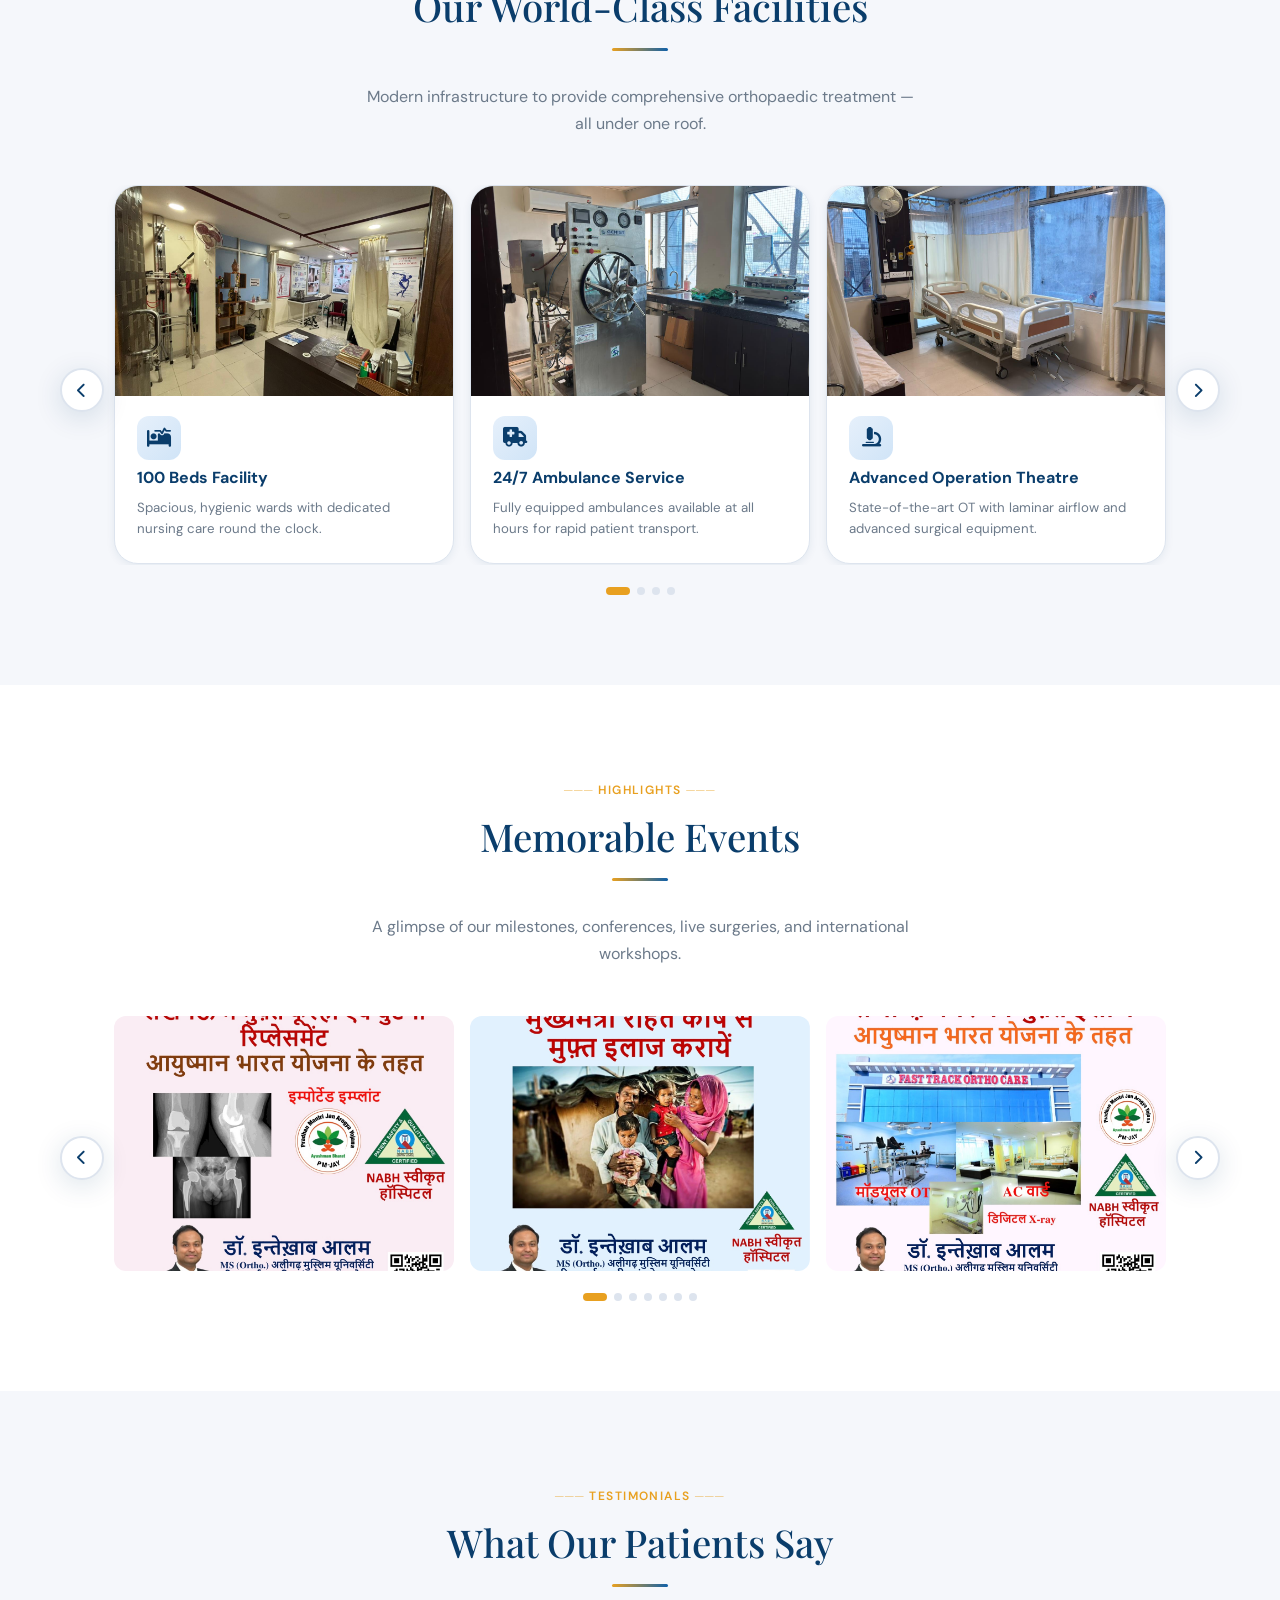
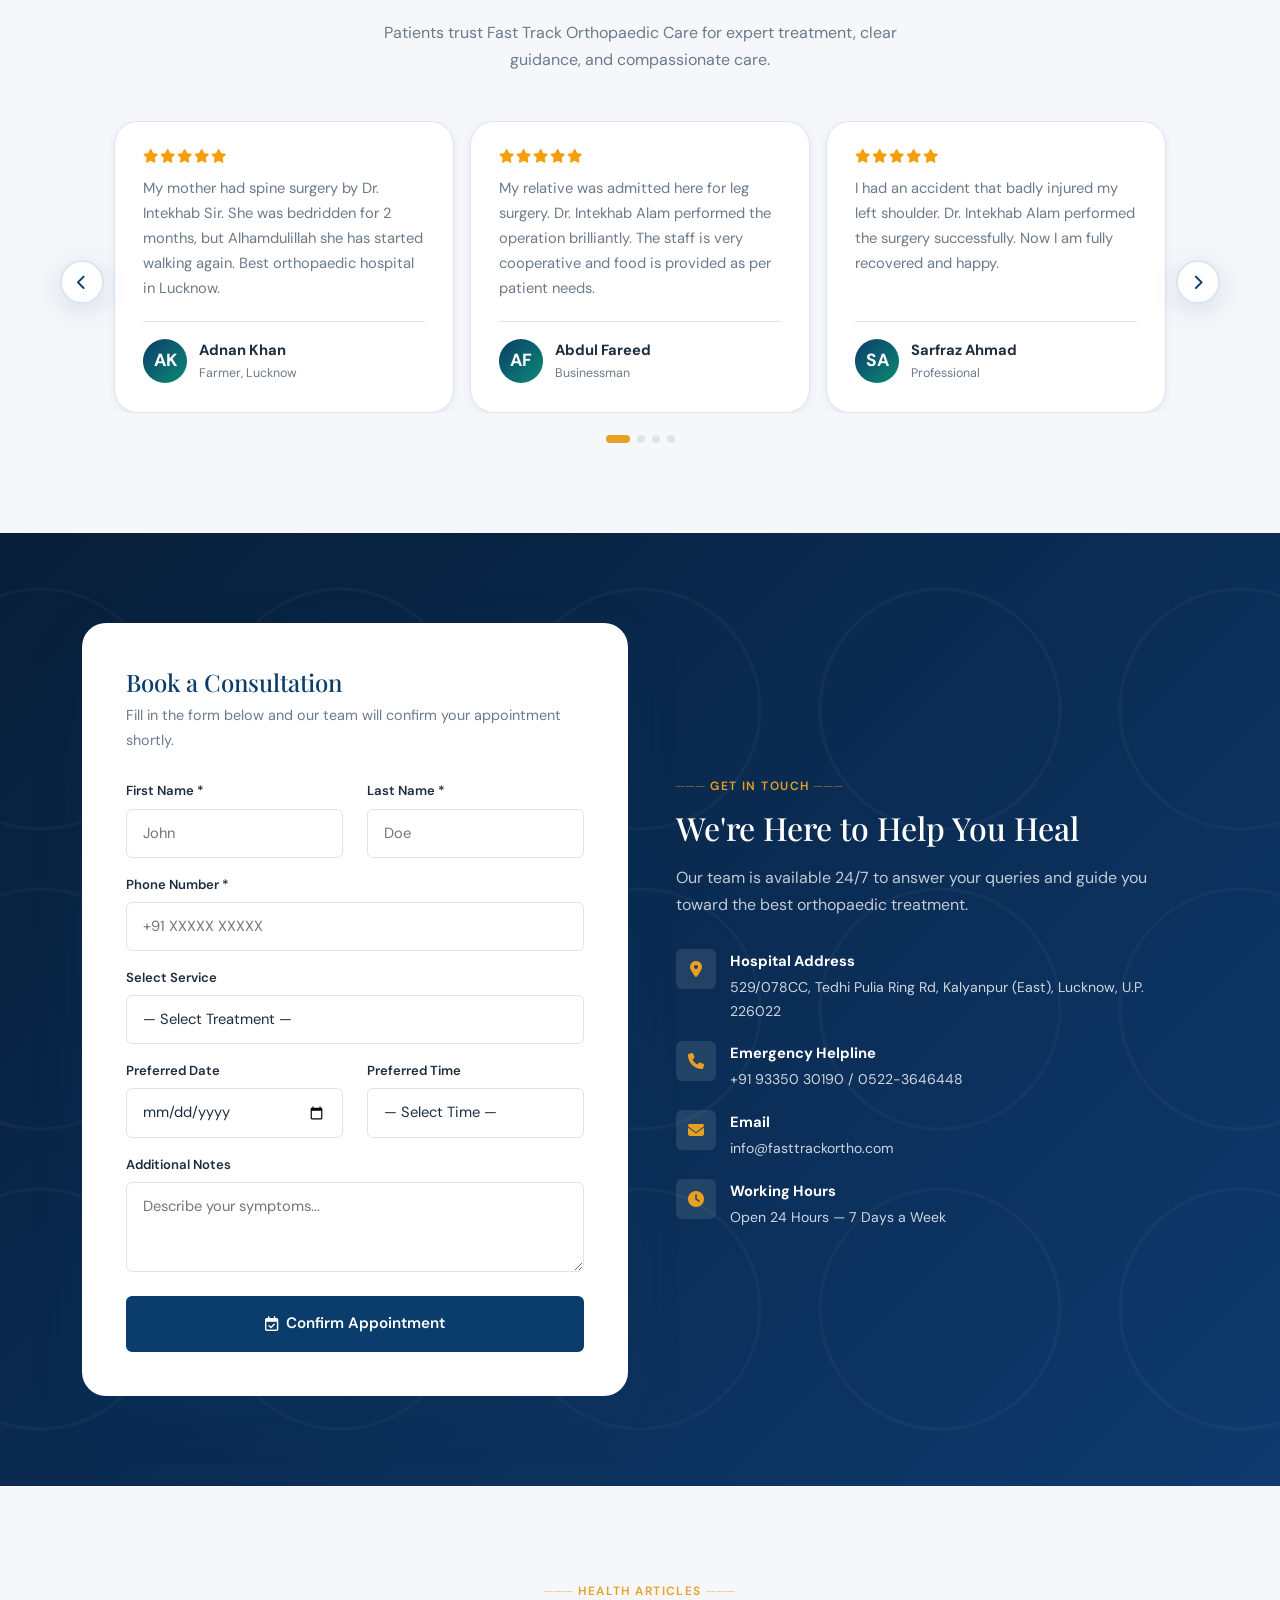
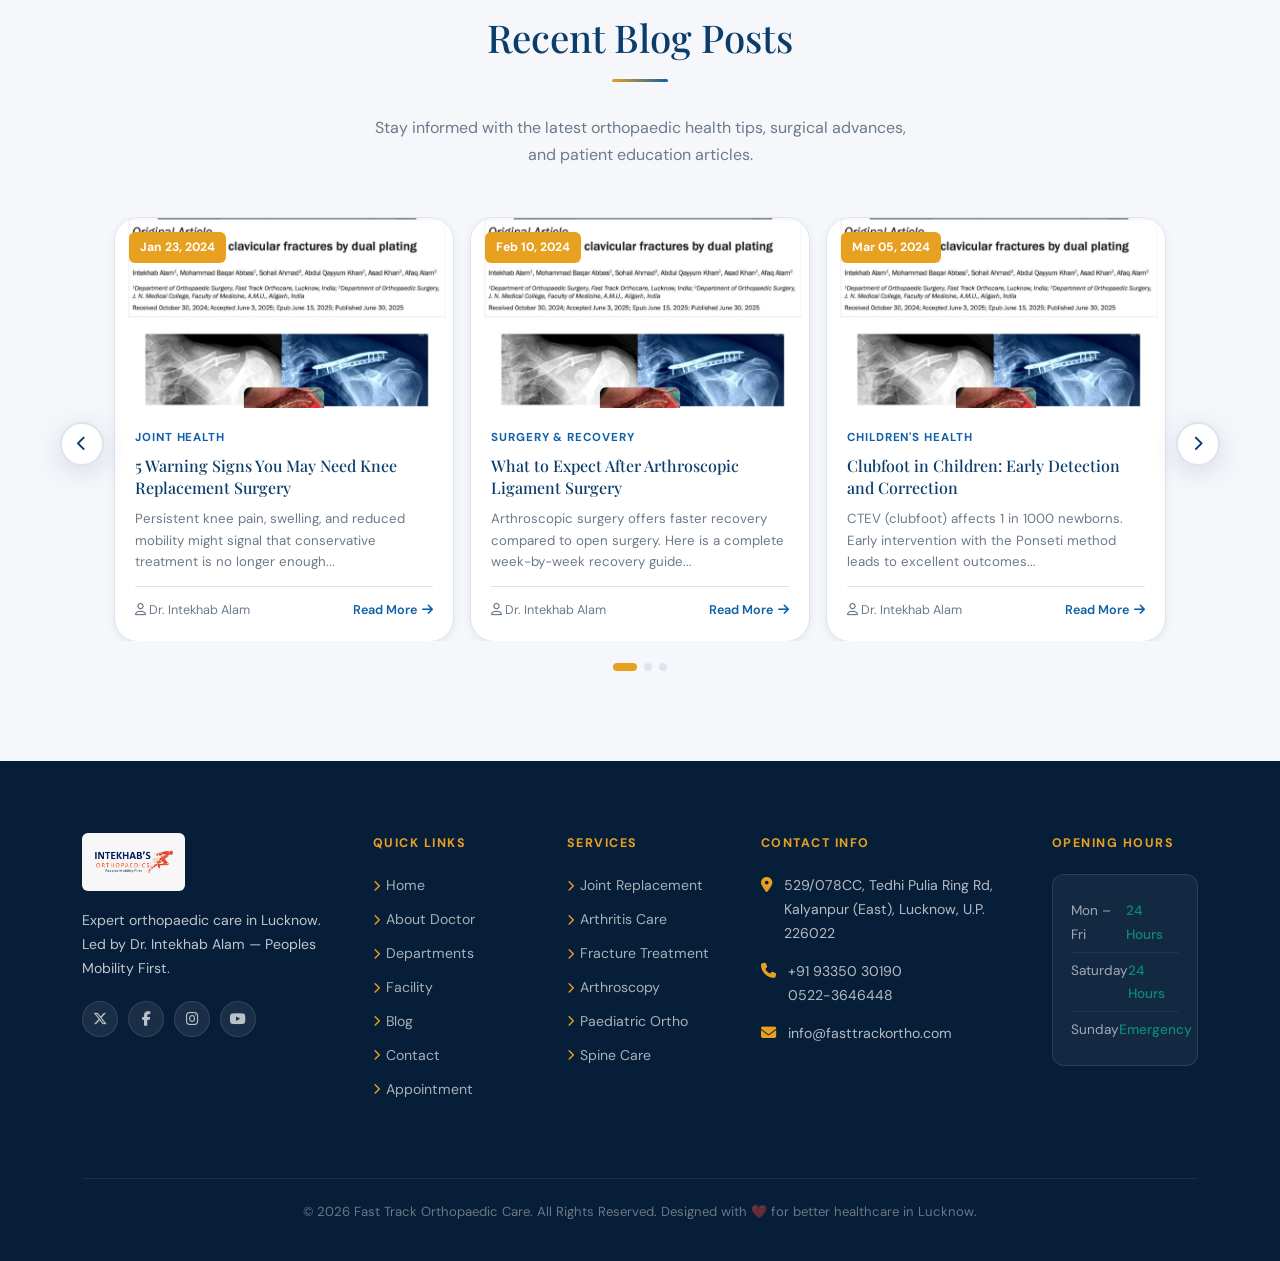
==== commit 9c04c2cf: "gallary added" ====
--- a/index.html
+++ b/index.html
@@ -1,4066 +1,1217 @@
 <!doctype html>
 <html lang="en">
-  <head>
-    <meta charset="UTF-8" />
-    <meta name="viewport" content="width=device-width, initial-scale=1.0" />
-    <meta
-      name="description"
-      content="Fast Track Orthopaedic Care — Expert orthopaedic treatment by Dr. Intekhab Alam. Lucknow's leading orthopaedic hospital."
-    />
-    <title>Dr. Intekhab Alam | Fast Track Orthopaedic Care</title>
-
-    <link rel="preconnect" href="https://fonts.googleapis.com" />
-    <link rel="preconnect" href="https://fonts.gstatic.com" crossorigin />
-    <link
-      href="https://fonts.googleapis.com/css2?family=Playfair+Display:wght@500;600;700&family=DM+Sans:wght@300;400;500;600&display=swap"
-      rel="stylesheet"
-    />
-    <link
-      rel="stylesheet"
-      href="https://cdnjs.cloudflare.com/ajax/libs/font-awesome/6.5.1/css/all.min.css"
-    />
-    <link
-      rel="stylesheet"
-      href="https://cdn.jsdelivr.net/npm/bootstrap@5.3.3/dist/css/bootstrap.min.css"
-    />
-    <link
-      rel="stylesheet"
-      href="https://cdn.jsdelivr.net/npm/aos@2.3.4/dist/aos.css"
-    />
-
-    <style>
-      /* ══════════════════════════════════════
-       CSS VARIABLES
+<head>
+  <meta charset="UTF-8" />
+  <meta name="viewport" content="width=device-width, initial-scale=1.0" />
+  <meta name="description" content="Fast Track Orthopaedic Care — Expert orthopaedic treatment by Dr. Intekhab Alam. Lucknow's leading orthopaedic hospital." />
+  <title>Dr. Intekhab Alam | Fast Track Orthopaedic Care</title>
+
+  <link rel="preconnect" href="https://fonts.googleapis.com" />
+  <link rel="preconnect" href="https://fonts.gstatic.com" crossorigin />
+  <link href="https://fonts.googleapis.com/css2?family=Cormorant+Garamond:wght@400;500;600;700&family=Playfair+Display:wght@500;600;700&family=Plus+Jakarta+Sans:wght@300;400;500;600;700&family=DM+Sans:wght@300;400;500;600&display=swap" rel="stylesheet" />
+  <link rel="stylesheet" href="https://cdnjs.cloudflare.com/ajax/libs/font-awesome/6.5.1/css/all.min.css" />
+  <link rel="stylesheet" href="https://cdn.jsdelivr.net/npm/bootstrap@5.3.3/dist/css/bootstrap.min.css" />
+  <link rel="stylesheet" href="https://cdn.jsdelivr.net/npm/aos@2.3.4/dist/aos.css" />
+
+  <style>
+    /* ══════════════════════════════════════
+       ORIGINAL CSS VARIABLES (preserved)
     ══════════════════════════════════════ */
-      :root {
-        --clr-primary: #0a3d6b;
-        --clr-primary-lt: #1060a8;
-        --clr-accent: #e8a020;
-        --clr-accent-lt: #ffeabc;
-        --clr-teal: #0d8a74;
-        --clr-bg: #f5f7fb;
-        --clr-bg-dark: #071e38;
-        --clr-text: #1e2d3d;
-        --clr-muted: #6c7a8a;
-        --clr-white: #ffffff;
-        --clr-border: #dde4ee;
-        --font-head: "Playfair Display", Georgia, serif;
-        --font-body: "DM Sans", sans-serif;
-        --radius-sm: 6px;
-        --radius-md: 12px;
-        --radius-lg: 24px;
-        --shadow-sm: 0 2px 8px rgba(10, 61, 107, 0.08);
-        --shadow-md: 0 6px 28px rgba(10, 61, 107, 0.14);
-        --shadow-lg: 0 18px 52px rgba(10, 61, 107, 0.18);
-        --transition: 0.3s cubic-bezier(0.4, 0, 0.2, 1);
-      }
-
-      *,
-      *::before,
-      *::after {
-        box-sizing: border-box;
-        margin: 0;
-        padding: 0;
-      }
-      html {
-        scroll-behavior: smooth;
-        -webkit-text-size-adjust: 100%;
-      }
-      body {
-        font-family: var(--font-body);
-        color: var(--clr-text);
-        background: var(--clr-white);
-        line-height: 1.7;
-        overflow-x: hidden;
-      }
-      h1,
-      h2,
-      h3,
-      h4,
-      h5,
-      h6 {
-        font-family: var(--font-head);
-        color: var(--clr-primary);
-        line-height: 1.25;
-      }
-      a {
-        text-decoration: none;
-        color: inherit;
-        transition: var(--transition);
-      }
-      img {
-        max-width: 100%;
-        display: block;
-      }
-      section {
-        overflow: hidden;
-      }
-
-      /* ══ UTILITIES ══ */
-      .section-pad {
-        padding: 90px 0;
-      }
-      .section-pad-sm {
-        padding: 60px 0;
-      }
-
-      .badge-tag {
-        display: inline-block;
-        font-size: 0.75rem;
-        font-weight: 600;
-        letter-spacing: 0.12em;
-        text-transform: uppercase;
-        color: var(--clr-accent);
-        margin-bottom: 12px;
-      }
-      .badge-tag::before {
-        content: "─── ";
-        opacity: 0.5;
-      }
-      .badge-tag::after {
-        content: " ───";
-        opacity: 0.5;
-      }
-
-      .section-title {
-        font-size: clamp(1.8rem, 3vw, 2.6rem);
-        margin-bottom: 16px;
-      }
-      .section-sub {
-        color: var(--clr-muted);
-        font-size: 1rem;
-        max-width: 560px;
-        margin: 0 auto;
-      }
-
-      .divider {
-        width: 56px;
-        height: 3px;
-        background: linear-gradient(
-          90deg,
-          var(--clr-accent),
-          var(--clr-primary-lt)
-        );
-        border-radius: 4px;
-        margin: 18px auto 32px;
-      }
-
-      .lang-hidden {
-        display: none !important;
-      }
-
-      .btn-primary-custom {
-        display: inline-flex;
-        align-items: center;
-        gap: 8px;
-        padding: 13px 30px;
-        background: var(--clr-primary);
-        color: var(--clr-white);
-        border: 2px solid var(--clr-primary);
-        border-radius: var(--radius-sm);
-        font-weight: 600;
-        font-size: 0.95rem;
-        cursor: pointer;
-        transition: var(--transition);
-      }
-      .btn-primary-custom:hover {
-        background: var(--clr-accent);
-        border-color: var(--clr-accent);
-        color: var(--clr-white);
-        transform: translateY(-2px);
-        box-shadow: var(--shadow-md);
-      }
-
-      .btn-outline-custom {
-        display: inline-flex;
-        align-items: center;
-        gap: 8px;
-        padding: 11px 28px;
-        background: transparent;
-        color: var(--clr-white);
-        border: 2px solid rgba(255, 255, 255, 0.5);
-        border-radius: var(--radius-sm);
-        font-weight: 600;
-        font-size: 0.95rem;
-        cursor: pointer;
-        transition: var(--transition);
-      }
-      .btn-outline-custom:hover {
-        background: var(--clr-white);
-        color: var(--clr-primary);
-        border-color: var(--clr-white);
-      }
-
-      /* ══ TICKER ══ */
-      .ticker-bar {
-        background: linear-gradient(
-          90deg,
-          var(--clr-primary),
-          var(--clr-primary-lt)
-        );
-        color: var(--clr-white);
-        padding: 9px 0;
-        overflow: hidden;
-        white-space: nowrap;
-      }
-      .ticker-inner {
-        display: inline-block;
-        font-size: 0.85rem;
-        font-weight: 500;
-        letter-spacing: 0.03em;
-        animation: ticker-scroll 22s linear infinite;
-      }
-      @keyframes ticker-scroll {
-        0% {
-          transform: translateX(100vw);
+    :root {
+      --clr-primary: #0a3d6b;
+      --clr-primary-lt: #1060a8;
+      --clr-accent: #e8a020;
+      --clr-accent-lt: #ffeabc;
+      --clr-teal: #0d8a74;
+      --clr-bg: #f5f7fb;
+      --clr-bg-dark: #071e38;
+      --clr-text: #1e2d3d;
+      --clr-muted: #6c7a8a;
+      --clr-white: #ffffff;
+      --clr-border: #dde4ee;
+      --font-head: "Playfair Display", Georgia, serif;
+      --font-body: "DM Sans", sans-serif;
+      --radius-sm: 6px;
+      --radius-md: 12px;
+      --radius-lg: 24px;
+      --shadow-sm: 0 2px 8px rgba(10,61,107,.08);
+      --shadow-md: 0 6px 28px rgba(10,61,107,.14);
+      --shadow-lg: 0 18px 52px rgba(10,61,107,.18);
+      --transition: 0.3s cubic-bezier(0.4,0,0.2,1);
+
+      /* New hero/about tokens */
+      --navy:     #09274d;
+      --navy-lt:  #1254a0;
+      --gold:     #d4930a;
+      --gold-lt:  #fdf3dc;
+      --slate:    #f0f4fb;
+      --muted:    #607590;
+      --border:   #dde6f3;
+      --font-h:   'Cormorant Garamond', Georgia, serif;
+      --font-b:   'Plus Jakarta Sans', sans-serif;
+      --r-sm: 8px; --r-md: 16px; --r-lg: 28px; --r-xl: 44px;
+      --sh-sm: 0 2px 10px rgba(9,39,77,.08);
+      --sh-md: 0 8px 32px rgba(9,39,77,.13);
+      --sh-lg: 0 20px 60px rgba(9,39,77,.18);
+      --sh-glow: 0 0 0 1px rgba(212,147,10,.25), 0 8px 32px rgba(212,147,10,.18);
+      --ease: cubic-bezier(.4,0,.2,1);
+      --t: .32s var(--ease);
+    }
+
+    *, *::before, *::after { box-sizing: border-box; margin: 0; padding: 0; }
+    html { scroll-behavior: smooth; -webkit-text-size-adjust: 100%; }
+    body { font-family: var(--font-body); color: var(--clr-text); background: var(--clr-white); line-height: 1.7; overflow-x: hidden; }
+    h1,h2,h3,h4,h5,h6 { font-family: var(--font-head); color: var(--clr-primary); line-height: 1.25; }
+    a { text-decoration: none; color: inherit; transition: var(--transition); }
+    img { max-width: 100%; display: block; }
+    section { overflow: hidden; }
+
+    /* ══ UTILITIES ══ */
+    .section-pad   { padding: 90px 0; }
+    .section-pad-sm{ padding: 60px 0; }
+    .badge-tag { display: inline-block; font-size: .75rem; font-weight: 600; letter-spacing: .12em; text-transform: uppercase; color: var(--clr-accent); margin-bottom: 12px; }
+    .badge-tag::before { content: "─── "; opacity: .5; }
+    .badge-tag::after  { content: " ───"; opacity: .5; }
+    .section-title { font-size: clamp(1.8rem,3vw,2.6rem); margin-bottom: 16px; }
+    .section-sub   { color: var(--clr-muted); font-size: 1rem; max-width: 560px; margin: 0 auto; }
+    .divider { width: 56px; height: 3px; background: linear-gradient(90deg,var(--clr-accent),var(--clr-primary-lt)); border-radius: 4px; margin: 18px auto 32px; }
+    .lang-hidden { display: none !important; }
+
+    .btn-primary-custom { display: inline-flex; align-items: center; gap: 8px; padding: 13px 30px; background: var(--clr-primary); color: var(--clr-white); border: 2px solid var(--clr-primary); border-radius: var(--radius-sm); font-weight: 600; font-size: .95rem; cursor: pointer; transition: var(--transition); }
+    .btn-primary-custom:hover { background: var(--clr-accent); border-color: var(--clr-accent); color: var(--clr-white); transform: translateY(-2px); box-shadow: var(--shadow-md); }
+    .btn-outline-custom { display: inline-flex; align-items: center; gap: 8px; padding: 11px 28px; background: transparent; color: var(--clr-white); border: 2px solid rgba(255,255,255,.5); border-radius: var(--radius-sm); font-weight: 600; font-size: .95rem; cursor: pointer; transition: var(--transition); }
+    .btn-outline-custom:hover { background: var(--clr-white); color: var(--clr-primary); border-color: var(--clr-white); }
+
+    /* ══ INFO BAR ══ */
+    .info-bar { background: #f0f5fb; border-bottom: 1px solid var(--clr-border); padding: 8px 0; font-size: .82rem; color: var(--clr-muted); }
+    .info-bar .info-item { display: flex; align-items: center; gap: 7px; }
+    .info-bar .info-item i { color: var(--clr-primary); font-size: .9rem; }
+    .info-bar a { color: var(--clr-muted); }
+    .info-bar a:hover { color: var(--clr-primary); }
+
+    /* ══ NAVBAR ══ */
+    .main-navbar { background: var(--clr-white); border-bottom: 1px solid var(--clr-border); padding: 0; position: sticky; top: 0; z-index: 1000; box-shadow: 0 2px 12px rgba(10,61,107,.07); transition: box-shadow var(--transition); }
+    .main-navbar .navbar-inner { display: flex; align-items: center; justify-content: space-between; padding: 10px 0; gap: 20px; }
+    .nav-logo img { height: 56px; width: auto; border-radius: var(--radius-sm); }
+    .logo-hi { display: none; }
+    .nav-links { display: flex; list-style: none; gap: 4px; margin: 0; padding: 0; }
+    .nav-links li a { display: block; padding: 8px 14px; font-size: .9rem; font-weight: 500; color: var(--clr-text); border-radius: var(--radius-sm); position: relative; }
+    .nav-links li a::after { content: ""; position: absolute; bottom: 4px; left: 14px; right: 14px; height: 2px; background: var(--clr-accent); border-radius: 2px; transform: scaleX(0); transition: var(--transition); transform-origin: left; }
+    .nav-links li a:hover, .nav-links li a.active { color: var(--clr-primary); background: #f0f5fb; }
+    .nav-links li a:hover::after, .nav-links li a.active::after { transform: scaleX(1); }
+    .nav-right { display: flex; align-items: center; gap: 12px; flex-shrink: 0; }
+    .lang-selector { display: flex; border: 1px solid var(--clr-border); border-radius: var(--radius-sm); overflow: hidden; font-size: .82rem; font-weight: 600; }
+    .lang-btn { padding: 6px 12px; background: transparent; border: none; cursor: pointer; color: var(--clr-muted); transition: var(--transition); }
+    .lang-btn.active, .lang-btn:hover { background: var(--clr-primary); color: var(--clr-white); }
+    .nav-appt-btn { padding: 9px 20px; background: var(--clr-accent); color: var(--clr-white); border: none; border-radius: var(--radius-sm); font-weight: 600; font-size: .85rem; cursor: pointer; transition: var(--transition); white-space: nowrap; }
+    .nav-appt-btn:hover { background: var(--clr-primary); transform: translateY(-1px); }
+    .nav-hamburger { display: none; background: none; border: 1px solid var(--clr-border); border-radius: var(--radius-sm); padding: 7px 10px; cursor: pointer; color: var(--clr-primary); font-size: 1.1rem; }
+    .mobile-menu { display: none; background: var(--clr-white); border-top: 1px solid var(--clr-border); padding: 16px 0; }
+    .mobile-menu.open { display: block; }
+    .mobile-menu ul { list-style: none; padding: 0; margin: 0; }
+    .mobile-menu ul li a { display: block; padding: 10px 20px; font-weight: 500; color: var(--clr-text); border-bottom: 1px solid var(--clr-border); }
+    .mobile-menu ul li a:hover { background: #f0f5fb; color: var(--clr-primary); }
+
+    /* ══════════════════════════════════════
+       NEW HERO SECTION
+    ══════════════════════════════════════ */
+    .hero {
+      min-height: 92vh;
+      background: var(--slate);
+      position: relative;
+      overflow: hidden;
+      display: flex; align-items: center;
+      font-family: var(--font-b);
+    }
+    .hero::before {
+      content: '';
+      position: absolute; inset: 0;
+      background:
+        radial-gradient(ellipse 60% 50% at 70% 30%, rgba(13,148,136,.10) 0%, transparent 70%),
+        radial-gradient(ellipse 50% 60% at 20% 80%, rgba(18,84,160,.12) 0%, transparent 70%);
+      pointer-events: none;
+    }
+    .hero-grid-lines {
+      position: absolute; inset: 0; pointer-events: none;
+      background-image: linear-gradient(rgba(9,39,77,.035) 1px, transparent 1px), linear-gradient(90deg,rgba(9,39,77,.035) 1px, transparent 1px);
+      background-size: 48px 48px;
+    }
+    .hero-blob-1 { position: absolute; top: -120px; right: -80px; width: 520px; height: 520px; border-radius: 50%; background: radial-gradient(circle,rgba(13,148,136,.12),transparent 70%); pointer-events: none; animation: hblob1 8s ease-in-out infinite; }
+    .hero-blob-2 { position: absolute; bottom: -60px; left: 30%; width: 360px; height: 360px; border-radius: 50%; background: radial-gradient(circle,rgba(212,147,10,.09),transparent 70%); pointer-events: none; animation: hblob2 11s ease-in-out infinite; }
+    @keyframes hblob1 { 0%,100%{transform:translateY(0) scale(1)} 50%{transform:translateY(-30px) scale(1.06)} }
+    @keyframes hblob2 { 0%,100%{transform:translateY(0)} 50%{transform:translateY(20px)} }
+
+    .hero-left { position: relative; z-index: 2; animation: fadeUp .8s var(--ease) both; }
+    @keyframes fadeUp { from{opacity:0;transform:translateY(28px)} to{opacity:1;transform:none} }
+
+    .hero-eyebrow {
+      display: inline-flex; align-items: center; gap: 8px;
+      font-size: .72rem; font-weight: 700; letter-spacing: .14em; text-transform: uppercase;
+      color: var(--gold); margin-bottom: 14px;
+    }
+    .hero-eyebrow::before, .hero-eyebrow::after { content: ''; display: block; width: 28px; height: 2px; background: var(--gold); border-radius: 2px; opacity: .6; }
+
+    .hero-title-new {
+      font-family: var(--font-h);
+      font-size: clamp(2.6rem,4.5vw,4rem);
+      font-weight: 700; color: var(--navy);
+      margin-bottom: 20px; line-height: 1.1;
+    }
+    .hero-title-new .accent { color: #0d9488; }
+
+    .hero-desc-new { color: var(--muted); font-size: 1rem; max-width: 440px; margin-bottom: 32px; line-height: 1.75; }
+    .hero-actions-new { display: flex; gap: 14px; flex-wrap: wrap; margin-bottom: 40px; }
+
+    .btn-gold { display: inline-flex; align-items: center; gap: 9px; padding: 13px 28px; background: var(--gold); color: #fff; border: 2px solid var(--gold); border-radius: var(--r-sm); font-family: var(--font-b); font-size: .9rem; font-weight: 600; cursor: pointer; transition: var(--t); }
+    .btn-gold:hover { background: #b87c06; border-color: #b87c06; transform: translateY(-2px); box-shadow: var(--sh-glow); }
+    .btn-outline-navy { display: inline-flex; align-items: center; gap: 9px; padding: 11px 26px; background: transparent; color: var(--navy); border: 2px solid var(--border); border-radius: var(--r-sm); font-family: var(--font-b); font-size: .9rem; font-weight: 600; cursor: pointer; transition: var(--t); }
+    .btn-outline-navy:hover { border-color: var(--navy); background: var(--slate); transform: translateY(-2px); }
+
+    .trust-strip { display: flex; gap: 0; flex-wrap: wrap; border: 1.5px solid var(--border); border-radius: var(--r-md); overflow: hidden; background: #fff; box-shadow: var(--sh-sm); max-width: 420px; }
+    .trust-item { flex: 1; min-width: 90px; padding: 14px 16px; border-right: 1.5px solid var(--border); text-align: center; }
+    .trust-item:last-child { border-right: none; }
+    .trust-num { font-family: var(--font-h); font-size: 1.65rem; font-weight: 700; color: var(--navy); line-height: 1; }
+    .trust-lbl { font-size: .68rem; font-weight: 600; color: var(--muted); text-transform: uppercase; letter-spacing: .06em; margin-top: 3px; }
+
+    .hero-right { position: relative; z-index: 2; animation: fadeUp .8s var(--ease) .25s both; }
+
+    .doctor-card { position: relative; background: #fff; border-radius: var(--r-xl); box-shadow: var(--sh-lg); overflow: hidden; max-width: 400px; margin: 0 auto; }
+    .doctor-card-img-wrap { width: 100%; height: 420px; background: linear-gradient(160deg,#cde4f9 0%,#a8d4f5 40%,#89bfef 100%); display: flex; align-items: center; justify-content: center; overflow: hidden; }
+    .doctor-card-img { width: 100%; height: 100%; object-fit: cover; object-position: top center; transition: transform .6s var(--ease); }
+    .doctor-card:hover .doctor-card-img { transform: scale(1.04); }
+    .doctor-card-footer { padding: 18px 22px; background: linear-gradient(135deg,var(--navy) 0%,var(--navy-lt) 100%); }
+    .doctor-card-name { font-family: var(--font-h); font-size: 1.25rem; font-weight: 700; color: #fff; }
+    .doctor-card-spec { font-size: .78rem; color: rgba(255,255,255,.7); font-weight: 500; margin-top: 2px; }
+    .doctor-avail { display: inline-flex; align-items: center; gap: 5px; margin-top: 6px; font-size: .72rem; font-weight: 600; color: #4ade80; }
+    .doctor-avail::before { content: ''; width: 7px; height: 7px; border-radius: 50%; background: #4ade80; box-shadow: 0 0 0 3px rgba(74,222,128,.25); animation: dpulse 2s infinite; }
+    @keyframes dpulse { 0%,100%{box-shadow:0 0 0 3px rgba(74,222,128,.25)} 50%{box-shadow:0 0 0 6px rgba(74,222,128,.08)} }
+
+    .float-card { position: absolute; background: #fff; border-radius: var(--r-md); padding: 13px 16px; box-shadow: var(--sh-md); display: flex; align-items: center; gap: 11px; border: 1.5px solid var(--border); backdrop-filter: blur(8px); z-index: 10; animation: floatCard 5s ease-in-out infinite; }
+    @keyframes floatCard { 0%,100%{transform:translateY(0)} 50%{transform:translateY(-8px)} }
+    .float-card-icon { width: 40px; height: 40px; border-radius: var(--r-sm); display: flex; align-items: center; justify-content: center; font-size: 1.1rem; flex-shrink: 0; }
+    .float-card-title { font-size: .85rem; font-weight: 700; color: var(--navy); line-height: 1.2; }
+    .float-card-sub { font-size: .72rem; color: var(--muted); margin-top: 1px; }
+    .float-exp { top: -20px; left: -50px; animation-delay: 0s; }
+    .float-exp .float-card-icon { background: #e0f2fe; color: #0369a1; }
+    .float-emer { bottom: 90px; left: -60px; animation-delay: 1.5s; }
+    .float-emer .float-card-icon { background: #fef9c3; color: #a16207; }
+    .float-sat { top: 50%; right: -30px; transform: translateY(-50%); animation-delay: .8s; }
+    .float-sat .float-card-icon { background: #dcfce7; color: #15803d; }
+    .sat-bar { display: flex; align-items: center; gap: 6px; margin-top: 6px; }
+    .sat-bar-track { width: 80px; height: 4px; background: var(--border); border-radius: 4px; overflow: hidden; }
+    .sat-bar-fill { height: 100%; background: #22c55e; border-radius: 4px; width: 0; transition: width 1.6s var(--ease); }
+    .sat-bar-fill.loaded { width: 97%; }
+    .sat-pct { font-size: .78rem; font-weight: 700; color: #15803d; }
+
+    /* ══════════════════════════════════════
+       FEATURES STRIP
+    ══════════════════════════════════════ */
+    .features-strip { background: var(--clr-white); box-shadow: var(--shadow-md); position: relative; z-index: 5; }
+    .feature-card { padding: 30px 24px; border-right: 1px solid var(--clr-border); display: flex; align-items: flex-start; gap: 16px; transition: var(--transition); }
+    .feature-card:last-child { border-right: none; }
+    .feature-card:hover { background: #f8fbff; }
+    .feature-card .icon-wrap { width: 54px; height: 54px; border-radius: var(--radius-md); background: linear-gradient(135deg,#e6f0fb,#d0e4f7); display: flex; align-items: center; justify-content: center; font-size: 1.4rem; color: var(--clr-primary); flex-shrink: 0; transition: var(--transition); }
+    .feature-card:hover .icon-wrap { background: var(--clr-primary); color: var(--clr-white); transform: scale(1.08); }
+    .feature-card h4 { font-size: 1rem; font-family: var(--font-body); font-weight: 700; margin-bottom: 4px; }
+    .feature-card p { font-size: .83rem; color: var(--clr-muted); margin: 0; line-height: 1.5; }
+
+    /* ══════════════════════════════════════
+       NEW ABOUT SECTION
+    ══════════════════════════════════════ */
+    .about-new { padding: 96px 0; background: var(--clr-white); font-family: var(--font-b); }
+    .about-eyebrow { display: inline-flex; align-items: center; gap: 8px; font-size: .72rem; font-weight: 700; letter-spacing: .14em; text-transform: uppercase; color: var(--gold); margin-bottom: 14px; }
+    .about-eyebrow::before, .about-eyebrow::after { content: ''; display: block; width: 28px; height: 2px; background: var(--gold); border-radius: 2px; opacity: .6; }
+
+    .gallery-wrap { display: grid; grid-template-rows: auto auto; gap: 12px; max-width: 520px; }
+    .gallery-main { position: relative; border-radius: var(--r-lg); overflow: hidden; height: 320px; background: #dde6f3; }
+    .gallery-main img { width: 100%; height: 100%; object-fit: cover; transition: opacity .4s var(--ease), transform .5s var(--ease); display: block; }
+    .gallery-main img.fading { opacity: 0; transform: scale(1.04); }
+    .gallery-main-overlay { position: absolute; inset: 0; background: linear-gradient(to top,rgba(9,39,77,.55) 0%,transparent 55%); display: flex; align-items: flex-end; padding: 18px 20px; }
+    .gallery-main-tag { font-family: var(--font-h); font-size: 1rem; font-weight: 600; color: #fff; line-height: 1.3; }
+    .gallery-thumbs { display: grid; grid-template-columns: repeat(4,1fr); gap: 10px; }
+    .gallery-thumb { border-radius: var(--r-md); overflow: hidden; height: 84px; cursor: pointer; border: 2.5px solid transparent; transition: border-color var(--t), transform var(--t), box-shadow var(--t); }
+    .gallery-thumb img { width: 100%; height: 100%; object-fit: cover; display: block; }
+    .gallery-thumb:hover { transform: translateY(-3px); box-shadow: var(--sh-md); }
+    .gallery-thumb.active { border-color: var(--gold); box-shadow: var(--sh-glow); }
+    .gallery-badge { position: absolute; bottom: -22px; right: 20px; background: var(--gold); color: #fff; padding: 16px 22px; border-radius: var(--r-md); text-align: center; box-shadow: var(--sh-lg); z-index: 5; }
+    .gallery-badge .num { font-family: var(--font-h); font-size: 2.2rem; font-weight: 700; line-height: 1; }
+    .gallery-badge .lbl { font-size: .72rem; font-weight: 600; opacity: .9; margin-top: 2px; }
+
+    .about-right-new { padding-left: 48px; }
+    .about-heading-new { font-family: var(--font-h); font-size: clamp(1.9rem,3vw,2.8rem); font-weight: 700; color: var(--navy); margin-bottom: 16px; }
+    .about-desc-new { color: var(--muted); font-size: .95rem; margin-bottom: 28px; line-height: 1.75; }
+    .feature-list-new { list-style: none; padding: 0; margin-bottom: 28px; display: grid; grid-template-columns: 1fr 1fr; gap: 12px; }
+    .feature-list-new li { display: flex; align-items: flex-start; gap: 10px; font-size: .88rem; font-weight: 500; color: var(--navy); }
+    .feature-list-new li .fi { width: 30px; height: 30px; border-radius: 50%; background: var(--slate); display: flex; align-items: center; justify-content: center; font-size: .75rem; color: #0d9488; flex-shrink: 0; transition: var(--t); }
+    .feature-list-new li:hover .fi { background: #0d9488; color: #fff; }
+    .about-stats-new { display: flex; gap: 16px; margin-bottom: 32px; flex-wrap: wrap; }
+    .about-stat-card { flex: 1; min-width: 120px; background: var(--slate); border-radius: var(--r-md); padding: 18px 20px; border-left: 3px solid #0d9488; transition: var(--t); }
+    .about-stat-card:hover { background: #e0f2f0; transform: translateY(-2px); }
+    .about-stat-card .snum { font-family: var(--font-h); font-size: 1.8rem; font-weight: 700; color: var(--navy); line-height: 1; }
+    .about-stat-card .slbl { font-size: .72rem; font-weight: 600; color: var(--muted); text-transform: uppercase; letter-spacing: .07em; margin-top: 4px; }
+    .btn-navy-new { display: inline-flex; align-items: center; gap: 9px; padding: 13px 28px; background: var(--navy); color: #fff; border: 2px solid var(--navy); border-radius: var(--r-sm); font-family: var(--font-b); font-size: .9rem; font-weight: 600; cursor: pointer; transition: var(--t); }
+    .btn-navy-new:hover { background: var(--navy-lt); border-color: var(--navy-lt); transform: translateY(-2px); box-shadow: var(--sh-md); }
+
+    /* ══ TREATMENTS ══ */
+    .treatments-section { background: var(--clr-bg); }
+    .treatment-tabs { display: flex; flex-wrap: wrap; gap: 8px; justify-content: center; margin-bottom: 40px; }
+    .treatment-tab-btn { padding: 10px 22px; background: var(--clr-white); border: 1.5px solid var(--clr-border); border-radius: 100px; font-size: .85rem; font-weight: 600; color: var(--clr-muted); cursor: pointer; transition: var(--transition); }
+    .treatment-tab-btn:hover, .treatment-tab-btn.active { background: var(--clr-primary); border-color: var(--clr-primary); color: var(--clr-white); box-shadow: var(--shadow-sm); }
+    .treatment-panel { display: none; background: var(--clr-white); border-radius: var(--radius-lg); overflow: hidden; box-shadow: var(--shadow-md); }
+    .treatment-panel.active { display: flex; }
+    .treatment-panel .panel-img { width: 42%; flex-shrink: 0; background-size: cover; background-position: center; min-height: 380px; }
+    .treatment-panel .panel-body { padding: 48px 44px; flex: 1; }
+    .panel-body h3 { font-size: 1.7rem; margin-bottom: 14px; }
+    .panel-body p { color: var(--clr-muted); font-size: .95rem; margin-bottom: 28px; }
+    .panel-points { display: grid; grid-template-columns: 1fr 1fr; gap: 12px; }
+    .panel-point { display: flex; align-items: center; gap: 10px; font-size: .85rem; font-weight: 500; }
+    .panel-point i { width: 28px; height: 28px; background: #e6f0fb; color: var(--clr-primary); border-radius: 50%; display: flex; align-items: center; justify-content: center; font-size: .75rem; flex-shrink: 0; }
+
+    /* ══ STATS ══ */
+    .stats-section { background: linear-gradient(135deg,var(--clr-primary) 0%,var(--clr-primary-lt) 100%); position: relative; }
+    .stats-section::before { content: ""; position: absolute; inset: 0; background: url("data:image/svg+xml,%3Csvg width='60' height='60' viewBox='0 0 60 60' xmlns='http://www.w3.org/2000/svg'%3E%3Cg fill='none' fill-rule='evenodd'%3E%3Cg fill='%23ffffff' fill-opacity='0.04'%3E%3Cpath d='M36 34v-4h-2v4h-4v2h4v4h2v-4h4v-2h-4zm0-30V0h-2v4h-4v2h4v4h2V6h4V4h-4zM6 34v-4H4v4H0v2h4v4h2v-4h4v-2H6zM6 4V0H4v4H0v2h4v4h2V6h4V4H6z'/%3E%3C/g%3E%3C/g%3E%3C/svg%3E"); }
+    .stat-card { text-align: center; padding: 40px 20px; position: relative; }
+    .stat-card::after { content: ""; position: absolute; right: 0; top: 20%; bottom: 20%; width: 1px; background: rgba(255,255,255,.15); }
+    .stat-card:last-child::after { display: none; }
+    .stat-number { font-size: clamp(2.4rem,4vw,3.4rem); font-family: var(--font-head); font-weight: 700; color: var(--clr-white); line-height: 1; }
+    .stat-label { color: rgba(255,255,255,.7); font-size: .88rem; font-weight: 500; margin-top: 8px; text-transform: uppercase; letter-spacing: .08em; }
+
+    /* ══ CAROUSEL SHARED ══ */
+    .events-section { background: var(--clr-white); }
+    .testimonials-section { background: var(--clr-bg); }
+    .blog-section { background: var(--clr-bg); }
+    .carousel-outer { position: relative; }
+    .carousel-viewport { overflow: hidden; border-radius: var(--radius-md); cursor: grab; user-select: none; }
+    .carousel-viewport:active { cursor: grabbing; }
+    .carousel-track { display: flex; transition: transform .45s cubic-bezier(.4,0,.2,1); will-change: transform; }
+    .carousel-slide { flex-shrink: 0; padding: 0 8px; }
+    .gallery-item { position: relative; border-radius: var(--radius-md); overflow: hidden; aspect-ratio: 4/3; cursor: pointer; }
+    .gallery-item img { width: 100%; height: 100%; object-fit: cover; transition: transform .5s ease; display: block; }
+    .gallery-item:hover img { transform: scale(1.07); }
+    .gallery-overlay { position: absolute; inset: 0; background: linear-gradient(to top,rgba(7,30,56,.82) 0%,transparent 60%); opacity: 0; transition: var(--transition); display: flex; align-items: flex-end; padding: 16px; }
+    .gallery-item:hover .gallery-overlay { opacity: 1; }
+    .gallery-caption { color: var(--clr-white); font-size: .85rem; font-weight: 600; }
+    .c-arrow { position: absolute; top: 50%; transform: translateY(-50%); z-index: 10; width: 44px; height: 44px; border-radius: 50%; background: var(--clr-white); border: 2px solid var(--clr-border); color: var(--clr-primary); display: flex; align-items: center; justify-content: center; font-size: .95rem; cursor: pointer; box-shadow: var(--shadow-md); transition: var(--transition); }
+    .c-arrow:hover { background: var(--clr-primary); color: var(--clr-white); border-color: var(--clr-primary); }
+    .c-arrow.prev { left: -22px; }
+    .c-arrow.next { right: -22px; }
+    .c-dots { display: flex; justify-content: center; gap: 7px; margin-top: 22px; }
+    .c-dot { width: 8px; height: 8px; border-radius: 50%; background: var(--clr-border); border: none; cursor: pointer; transition: var(--transition); padding: 0; }
+    .c-dot.active { background: var(--clr-accent); width: 24px; border-radius: 4px; }
+
+    /* ══ TESTIMONIALS ══ */
+    .testimonial-card { background: var(--clr-white); border-radius: var(--radius-lg); padding: 28px; position: relative; box-shadow: var(--shadow-sm); border: 1px solid var(--clr-border); height: 100%; display: flex; flex-direction: column; }
+    .testimonial-card .quote-icon { font-size: 2.5rem; color: var(--clr-accent); line-height: 1; margin-bottom: 14px; font-family: Georgia,serif; }
+    .testimonial-card p { color: var(--clr-muted); font-size: .92rem; line-height: 1.7; margin-bottom: 20px; flex: 1; }
+    .testimonial-card .reviewer { display: flex; align-items: center; gap: 12px; padding-top: 16px; border-top: 1px solid var(--clr-border); margin-top: auto; }
+    .reviewer-avatar { width: 44px; height: 44px; border-radius: 50%; background: linear-gradient(135deg,var(--clr-primary),var(--clr-teal)); display: flex; align-items: center; justify-content: center; color: var(--clr-white); font-size: 1.1rem; font-weight: 700; flex-shrink: 0; }
+    .reviewer-name { font-weight: 700; font-size: .92rem; }
+    .reviewer-role { font-size: .78rem; color: var(--clr-muted); }
+    .star-rating { display: flex; gap: 2px; margin-bottom: 12px; }
+    .star-rating i { color: #f59e0b; font-size: .85rem; }
+
+    /* ══ BLOG ══ */
+    .blog-card { background: var(--clr-white); border-radius: var(--radius-lg); overflow: hidden; box-shadow: var(--shadow-sm); border: 1px solid var(--clr-border); transition: var(--transition); height: 100%; display: flex; flex-direction: column; }
+    .blog-card:hover { transform: translateY(-4px); box-shadow: var(--shadow-md); }
+    .blog-card .blog-thumb { height: 190px; background-size: cover; background-position: center; position: relative; flex-shrink: 0; }
+    .blog-card .blog-date-badge { position: absolute; top: 14px; left: 14px; background: var(--clr-accent); color: var(--clr-white); padding: 5px 11px; border-radius: var(--radius-sm); font-size: .76rem; font-weight: 700; }
+    .blog-card .blog-body { padding: 20px; flex: 1; display: flex; flex-direction: column; }
+    .blog-card .blog-category { font-size: .72rem; font-weight: 700; text-transform: uppercase; letter-spacing: .08em; color: var(--clr-primary-lt); margin-bottom: 7px; }
+    .blog-card .blog-title { font-size: 1rem; margin-bottom: 9px; color: var(--clr-primary); line-height: 1.4; transition: var(--transition); }
+    .blog-card:hover .blog-title { color: var(--clr-accent); }
+    .blog-card .blog-excerpt { font-size: .83rem; color: var(--clr-muted); margin-bottom: 14px; line-height: 1.6; flex: 1; }
+    .blog-card .blog-footer { display: flex; justify-content: space-between; align-items: center; font-size: .79rem; color: var(--clr-muted); padding-top: 12px; border-top: 1px solid var(--clr-border); margin-top: auto; }
+    .read-more-link { color: var(--clr-primary-lt); font-weight: 600; display: flex; align-items: center; gap: 5px; }
+    .read-more-link:hover { color: var(--clr-accent); }
+
+    /* ══ APPOINTMENT ══ */
+    .appointment-section { background: linear-gradient(135deg,var(--clr-bg-dark) 0%,#0e3a6e 100%); position: relative; }
+    .appointment-section::before { content: ""; position: absolute; inset: 0; background: url("data:image/svg+xml,%3Csvg xmlns='http://www.w3.org/2000/svg' width='100' height='100' viewBox='0 0 100 100'%3E%3Ccircle cx='50' cy='50' r='40' stroke='white' stroke-opacity='0.03' stroke-width='1' fill='none'/%3E%3C/svg%3E") center/300px; }
+    .appt-form-card { background: var(--clr-white); border-radius: var(--radius-lg); padding: 44px; box-shadow: var(--shadow-lg); }
+    .appt-form-card h3 { font-size: 1.5rem; margin-bottom: 6px; }
+    .appt-form-card p { color: var(--clr-muted); font-size: .9rem; margin-bottom: 28px; }
+    .form-group-custom { margin-bottom: 16px; }
+    .form-label-custom { font-size: .82rem; font-weight: 600; color: var(--clr-text); margin-bottom: 6px; display: block; }
+    .form-input-custom { width: 100%; padding: 11px 16px; border: 1.5px solid var(--clr-border); border-radius: var(--radius-sm); font-family: var(--font-body); font-size: .92rem; color: var(--clr-text); background: var(--clr-white); transition: var(--transition); outline: none; }
+    .form-input-custom:focus { border-color: var(--clr-primary-lt); box-shadow: 0 0 0 3px rgba(16,96,168,.1); }
+    select.form-input-custom { appearance: none; cursor: pointer; }
+    textarea.form-input-custom { resize: vertical; min-height: 90px; }
+    .appt-info-side { color: var(--clr-white); padding-left: 24px; }
+    .appt-info-side h2 { font-size: 2rem; color: var(--clr-white); margin-bottom: 16px; }
+    .appt-info-side p { color: rgba(255,255,255,.75); margin-bottom: 30px; }
+    .appt-contact-list { list-style: none; padding: 0; }
+    .appt-contact-list li { display: flex; align-items: flex-start; gap: 14px; margin-bottom: 18px; }
+    .appt-contact-list li .ci { width: 40px; height: 40px; background: rgba(255,255,255,.1); border-radius: var(--radius-sm); display: flex; align-items: center; justify-content: center; font-size: 1rem; color: var(--clr-accent); flex-shrink: 0; }
+    .appt-contact-list li .ct { font-size: .88rem; color: rgba(255,255,255,.8); }
+    .appt-contact-list li .ct strong { display: block; color: var(--clr-white); font-size: .92rem; margin-bottom: 2px; }
+
+    /* ══ FACILITY CAROUSEL CARDS ══ */
+    .facility-slide-card { background: var(--clr-white); border-radius: var(--radius-lg); overflow: hidden; box-shadow: var(--shadow-sm); border: 1px solid var(--clr-border); transition: var(--transition); height: 100%; display: flex; flex-direction: column; }
+    .facility-slide-card:hover { transform: translateY(-5px); box-shadow: var(--shadow-md); }
+    .fac-img-wrap { position: relative; height: 210px; overflow: hidden; flex-shrink: 0; }
+    .fac-img-wrap img { width: 100%; height: 100%; object-fit: cover; transition: transform .5s ease; display: block; }
+    .facility-slide-card:hover .fac-img-wrap img { transform: scale(1.06); }
+    .fac-overlay { position: absolute; inset: 0; background: rgba(10,61,107,.45); display: flex; align-items: center; justify-content: center; opacity: 0; transition: var(--transition); font-size: 1.6rem; color: var(--clr-white); }
+    .facility-slide-card:hover .fac-overlay { opacity: 1; }
+    .fac-body { padding: 20px 22px 24px; flex: 1; display: flex; flex-direction: column; gap: 8px; }
+    .fac-icon-wrap { width: 44px; height: 44px; border-radius: var(--radius-md); background: linear-gradient(135deg,#e6f0fb,#d0e4f7); display: flex; align-items: center; justify-content: center; font-size: 1.2rem; color: var(--clr-primary); transition: var(--transition); flex-shrink: 0; }
+    .facility-slide-card:hover .fac-icon-wrap { background: var(--clr-primary); color: var(--clr-white); }
+    .fac-title { font-size: 1rem; font-family: var(--font-body); font-weight: 700; color: var(--clr-primary); margin: 0; line-height: 1.3; }
+    .fac-desc { font-size: .83rem; color: var(--clr-muted); margin: 0; line-height: 1.6; }
+
+    /* ══ FOOTER ══ */
+    .site-footer { background: var(--clr-bg-dark); color: rgba(255,255,255,.75); padding-top: 72px; }
+    .footer-logo { margin-bottom: 18px; }
+    .footer-logo img { height: 58px; border-radius: var(--radius-sm); }
+    .footer-desc { font-size: .88rem; line-height: 1.7; max-width: 300px; }
+    .footer-social { display: flex; gap: 10px; margin-top: 20px; }
+    .footer-social a { width: 36px; height: 36px; border-radius: 50%; background: rgba(255,255,255,.08); display: flex; align-items: center; justify-content: center; color: rgba(255,255,255,.7); font-size: .9rem; border: 1px solid rgba(255,255,255,.1); transition: var(--transition); }
+    .footer-social a:hover { background: var(--clr-accent); border-color: var(--clr-accent); color: var(--clr-white); transform: translateY(-2px); }
+    .footer-heading { font-family: var(--font-body); font-size: .78rem; font-weight: 700; text-transform: uppercase; letter-spacing: .12em; color: var(--clr-accent); margin-bottom: 20px; }
+    .footer-links { list-style: none; padding: 0; }
+    .footer-links li { margin-bottom: 10px; }
+    .footer-links a { font-size: .88rem; color: rgba(255,255,255,.65); display: flex; align-items: center; gap: 6px; transition: var(--transition); }
+    .footer-links a:hover { color: var(--clr-accent); padding-left: 4px; }
+    .footer-links a i { font-size: .7rem; color: var(--clr-accent); }
+    .footer-contact-item { display: flex; align-items: flex-start; gap: 12px; margin-bottom: 14px; }
+    .footer-contact-item i { color: var(--clr-accent); font-size: .95rem; margin-top: 3px; flex-shrink: 0; }
+    .footer-contact-item span { font-size: .88rem; color: rgba(255,255,255,.7); }
+    .footer-hours { background: rgba(255,255,255,.05); border: 1px solid rgba(255,255,255,.1); border-radius: var(--radius-md); padding: 18px; margin-top: 8px; }
+    .hours-row { display: flex; justify-content: space-between; font-size: .85rem; padding: 6px 0; border-bottom: 1px solid rgba(255,255,255,.06); }
+    .hours-row:last-child { border-bottom: none; }
+    .hours-row .day { color: rgba(255,255,255,.6); }
+    .hours-row .time { color: var(--clr-white); font-weight: 500; }
+    .hours-row .open { color: var(--clr-teal); }
+    .footer-bottom { margin-top: 60px; padding: 22px 0; border-top: 1px solid rgba(255,255,255,.08); text-align: center; font-size: .82rem; color: rgba(255,255,255,.4); }
+    .footer-bottom a { color: var(--clr-accent); }
+
+    @keyframes fadeInUp { from{opacity:0;transform:translateY(24px)} to{opacity:1;transform:translateY(0)} }
+
+    /* ══ RESPONSIVE ══ */
+    @media (max-width: 992px) {
+      .nav-links { display: none; }
+      .nav-hamburger { display: flex; align-items: center; }
+      .float-exp { left: -10px; top: -12px; }
+      .float-emer { left: -10px; }
+      .float-sat { right: -10px; }
+      .about-right-new { padding-left: 0; margin-top: 56px; }
+      .treatment-panel { flex-direction: column; }
+      .treatment-panel .panel-img { width: 100%; min-height: 240px; }
+      .appt-info-side { padding-left: 0; margin-top: 40px; }
+      .c-arrow.prev { left: -14px; }
+      .c-arrow.next { right: -14px; }
+    }
+    @media (max-width: 768px) {
+      .section-pad { padding: 60px 0; }
+      .section-pad-sm { padding: 40px 0; }
+      .about-new { padding: 60px 0; }
+      .hero { min-height: auto; padding: 72px 0 56px; }
+      .doctor-card-img-wrap { height: 320px; }
+      .float-exp, .float-emer { display: none; }
+      .float-sat { right: 0; top: 14px; bottom: auto; transform: none; }
+      .feature-list-new { grid-template-columns: 1fr; }
+      .gallery-thumbs { gap: 7px; }
+      .gallery-main { height: 230px; }
+      .features-strip .row > div { border-right: none; border-bottom: 1px solid var(--clr-border); }
+      .features-strip .row > div:last-child { border-bottom: none; }
+      .panel-points { grid-template-columns: 1fr; }
+      .appt-form-card { padding: 28px 20px; }
+      .c-arrow { display: none; }
+    }
+    @media (max-width: 480px) {
+      .hero-title-new { font-size: 2.1rem; }
+      .trust-strip { flex-direction: row; }
+      .stat-card { padding: 28px 12px; }
+      .stat-card::after { display: none; }
+    }
+  </style>
+</head>
+<body>
+
+  <!-- INFO BAR -->
+  <div class="info-bar d-none d-md-block">
+    <div class="container">
+      <div class="row align-items-center justify-content-between">
+        <div class="col-md-4 col-sm-12 mb-1 mb-md-0">
+          <div class="info-item">
+            <i class="fa-solid fa-location-dot"></i>
+            <span class="en">Tedhi Pulia, Kalyanpur, Lucknow, U.P. 226022</span>
+            <span class="hi lang-hidden">टेढ़ी पुलिया, कल्याणपुर, लखनऊ, उ.प्र. 226022</span>
+          </div>
+        </div>
+        <div class="col-md-4 col-sm-12 mb-1 mb-md-0 text-md-center">
+          <div class="info-item justify-content-md-center">
+            <i class="fa-solid fa-envelope"></i>
+            <a href="mailto:info@fasttrackortho.com">info@fasttrackortho.com</a>
+          </div>
+        </div>
+        <div class="col-md-4 col-sm-12 text-md-end">
+          <div class="info-item justify-content-md-end">
+            <i class="fa-solid fa-phone"></i>
+            <a href="tel:+919335030190">+91 93350 30190</a> &nbsp;|&nbsp;
+            <a href="tel:05223646448">0522-3646448</a>
+          </div>
+        </div>
+      </div>
+    </div>
+  </div>
+
+  <!-- NAVBAR -->
+  <nav class="main-navbar" id="mainNav">
+    <div class="container">
+      <div class="navbar-inner">
+        <a href="index.html" class="nav-logo">
+          <img src="images/logo/logoint.jpeg" alt="Fast Track Orthopaedic Care" class="logo-en" />
+          <img src="images/logo/logoint.jpeg" alt="Fast Track Orthopaedic Care" class="logo-hi" />
+        </a>
+        <ul class="nav-links">
+          <li><a href="index.html" class="active"><span class="en">Home</span><span class="hi lang-hidden">होम</span></a></li>
+          <li><a href="about.html"><span class="en">About</span><span class="hi lang-hidden">हमारे बारे में</span></a></li>
+          <li><a href="department.html"><span class="en">Departments</span><span class="hi lang-hidden">विभाग</span></a></li>
+          <li><a href="pricing.html"><span class="en">Facility</span><span class="hi lang-hidden">सुविधा</span></a></li>
+          <li><a href="gallery.html"><span class="en">Gallery</span><span class="hi lang-hidden">गैलरी</span></a></li>
+          <li><a href="blog.html"><span class="en">Blog</span><span class="hi lang-hidden">ब्लॉग</span></a></li>
+          <li><a href="contact.html"><span class="en">Contact</span><span class="hi lang-hidden">संपर्क</span></a></li>
+        </ul>
+        <div class="nav-right">
+          <div class="lang-selector">
+            <button class="lang-btn active" id="btn-en" onclick="setLanguage('en')">EN</button>
+            <button class="lang-btn" id="btn-hi" onclick="setLanguage('hi')">हि</button>
+          </div>
+          <a href="appointment.html" class="nav-appt-btn">
+            <span class="en">Book Appointment</span><span class="hi lang-hidden">अपॉइंटमेंट लें</span>
+          </a>
+          <button class="nav-hamburger" id="hamburgerBtn" aria-expanded="false">
+            <i class="fa-solid fa-bars"></i>
+          </button>
+        </div>
+      </div>
+    </div>
+    <div class="mobile-menu" id="mobileMenu">
+      <ul>
+        <li><a href="index.html"><span class="en">Home</span><span class="hi lang-hidden">होम</span></a></li>
+        <li><a href="about.html"><span class="en">About</span><span class="hi lang-hidden">हमारे बारे में</span></a></li>
+        <li><a href="department.html"><span class="en">Departments</span><span class="hi lang-hidden">विभाग</span></a></li>
+        <li><a href="pricing.html"><span class="en">Facility</span><span class="hi lang-hidden">सुविधा</span></a></li>
+        <li><a href="blog.html"><span class="en">Blog</span><span class="hi lang-hidden">ब्लॉग</span></a></li>
+        <li><a href="contact.html"><span class="en">Contact</span><span class="hi lang-hidden">संपर्क</span></a></li>
+      </ul>
+    </div>
+  </nav>
+
+  <!-- ══════════════════════════════════════
+       NEW HERO SECTION
+  ══════════════════════════════════════ -->
+  <section class="hero" id="hero">
+    <div class="hero-grid-lines"></div>
+    <div class="hero-blob-1"></div>
+    <div class="hero-blob-2"></div>
+    <div class="container py-5">
+      <div class="row align-items-center gy-5">
+
+        <!-- LEFT -->
+        <div class="col-lg-6 hero-left">
+          <div class="hero-eyebrow">
+            <span class="en">Lucknow's Trusted Orthopaedic Centre</span>
+            <span class="hi lang-hidden">लखनऊ का विश्वसनीय ऑर्थोपेडिक केंद्र</span>
+          </div>
+          <h1 class="hero-title-new">
+            <span class="en">Dr. Intekhab Alam —<br> Leading <span class="accent">Orthopaedic Surgeon</span> in Lucknow.</span>
+            <span class="hi lang-hidden">डॉ. इंतेखाब आलम — लखनऊ के<span class="accent">अग्रणी ऑर्थोपेडिक सर्जन</span></span>
+          </h1>
+          <p class="hero-desc-new">
+            <span class="en">Expert orthopaedic treatment led by Dr. Intekhab Alam. 15+ years of precision care — from complex fractures to joint replacements — all under one roof.</span>
+            <span class="hi lang-hidden">डॉ. इंतेखाब आलम द्वारा विशेषज्ञ ऑर्थोपेडिक उपचार। 30+ वर्षों का अनुभव — एक ही छत के नीचे।</span>
+          </p>
+          <div class="hero-actions-new">
+            <a href="appointment.html" class="btn-gold">
+              <i class="fa-regular fa-calendar-check"></i>
+              <span class="en">Book Appointment</span><span class="hi lang-hidden">अपॉइंटमेंट लें</span>
+            </a>
+            <a href="about.html" class="btn-outline-navy">
+              <i class="fa-solid fa-play" style="font-size:.65rem"></i>
+              <span class="en">Learn More</span><span class="hi lang-hidden">और जानें</span>
+            </a>
+          </div>
+          <div class="trust-strip">
+            <!-- <div class="trust-item">
+              <div class="trust-num">15+</div>
+              <div class="trust-lbl"><span class="en">Doctors</span><span class="hi lang-hidden">डॉक्टर</span></div>
+            </div> -->
+            <div class="trust-item">
+              <div class="trust-num">20k+</div>
+              <div class="trust-lbl"><span class="en">Patients</span><span class="hi lang-hidden">मरीज</span></div>
+            </div>
+            <div class="trust-item">
+              <div class="trust-num">24/7</div>
+              <div class="trust-lbl"><span class="en">Support</span><span class="hi lang-hidden">सहायता</span></div>
+            </div>
+            <div class="trust-item">
+              <div class="trust-num">99%</div>
+              <div class="trust-lbl"><span class="en">Satisfaction</span><span class="hi lang-hidden">संतुष्टि</span></div>
+            </div>
+          </div>
+        </div>
+
+        <!-- RIGHT -->
+        <div class="col-lg-6 hero-right">
+          <div style="position:relative; padding: 24px 60px 24px 60px;">
+            <!-- Floating: Experience -->
+            <div class="float-card float-exp mt-5">
+              <div class="float-card-icon"><i class="fa-solid fa-user-doctor"></i></div>
+              <div>
+                <div class="float-card-title"><span class="en">Experienced Doctors</span><span class="hi lang-hidden">अनुभवी डॉक्टर</span></div>
+                <div class="float-card-sub">AMU · Apollo · Fortis trained</div>
+              </div>
+            </div>
+
+
+            <!-- Doctor card -->
+            <div class="doctor-card">
+              <div class="doctor-card-img-wrap">
+                <img src="images/doctor/intekhabalam.jpg" alt="Dr. Intekhab Alam" class="doctor-card-img"
+                  onerror="this.style.display='none'; this.parentNode.innerHTML += '<div style=\'display:flex;flex-direction:column;align-items:center;justify-content:center;width:100%;height:100%;gap:12px\'><i class=\'fa-solid fa-user-doctor\' style=\'font-size:4rem;color:#1254a0;opacity:.4\'></i><span style=\'font-family:Cormorant Garamond,serif;font-size:1.1rem;color:#09274d;opacity:.6\'>Dr. Intekhab Alam</span></div>'" />
+              </div>
+              <div class="doctor-card-footer">
+                <div class="doctor-card-name">Dr. Intekhab Alam</div>
+                <div class="doctor-card-spec">MS Orthopaedics · Fast Track Orthopaedic Care</div>
+                <!-- <div class="doctor-avail"><span class="en">Available Today</span><span class="hi lang-hidden">आज उपलब्ध</span></div> -->
+              </div>
+            </div>
+            <!-- Floating: Emergency -->
+            <!-- <div class="float-card float-emer">
+              <div class="float-card-icon"><i class="fa-solid fa-truck-medical"></i></div>
+              <div>
+                <div class="float-card-title"><span class="en">Emergency Care</span><span class="hi lang-hidden">आपातकालीन देखभाल</span></div>
+                <div class="float-card-sub"><span class="en">24 × 7 rapid response</span><span class="hi lang-hidden">24×7 त्वरित सहायता</span></div>
+              </div>
+            </div> -->
+            <!-- Floating: Satisfaction -->
+            <!-- <div class="float-card float-sat">
+              <div class="float-card-icon"><i class="fa-solid fa-heart-pulse"></i></div>
+              <div>
+                <div class="float-card-title"><span class="en">Patient Satisfaction</span><span class="hi lang-hidden">रोगी संतुष्टि</span></div>
+                <div class="sat-bar">
+                  <div class="sat-bar-track"><div class="sat-bar-fill" id="satFill"></div></div>
+                  <div class="sat-pct">97%</div>
+                </div>
+              </div>
+            </div> -->
+          </div>
+        </div>
+
+      </div>
+    </div>
+  </section>
+
+  <!-- FEATURES STRIP -->
+  <section class="features-strip">
+    <div class="container-fluid px-0">
+      <div class="row g-0">
+        <div class="col-md-3 col-sm-6" data-aos="fade-up" data-aos-delay="0">
+          <div class="feature-card">
+            <div class="icon-wrap"><i class="fa-solid fa-user-doctor"></i></div>
+            <div>
+              <h4><span class="en">Qualified Doctor</span><span class="hi lang-hidden">योग्य डॉक्टर</span></h4>
+              <p><span class="en">AMU trained, Apollo · Max · Fortis experience</span><span class="hi lang-hidden">AMU प्रशिक्षित, Apollo · Max · Fortis अनुभव</span></p>
+            </div>
+          </div>
+        </div>
+        <div class="col-md-3 col-sm-6" data-aos="fade-up" data-aos-delay="80">
+          <div class="feature-card">
+            <div class="icon-wrap"><i class="fa-solid fa-truck-medical"></i></div>
+            <div>
+              <h4><span class="en">Emergency Care</span><span class="hi lang-hidden">आपातकालीन देखभाल</span></h4>
+              <p><span class="en">24/7 rapid response for critical situations</span><span class="hi lang-hidden">गंभीर स्थितियों में 24/7 त्वरित सहायता</span></p>
+            </div>
+          </div>
+        </div>
+        <div class="col-md-3 col-sm-6" data-aos="fade-up" data-aos-delay="160">
+          <div class="feature-card">
+            <div class="icon-wrap"><i class="fa-solid fa-stethoscope"></i></div>
+            <div>
+              <h4><span class="en">OPD Checkups</span><span class="hi lang-hidden">OPD जांच</span></h4>
+              <p><span class="en">Regular consultations and preventive care</span><span class="hi lang-hidden">नियमित परामर्श और निवारक देखभाल</span></p>
+            </div>
+          </div>
+        </div>
+        <div class="col-md-3 col-sm-6" data-aos="fade-up" data-aos-delay="240">
+          <div class="feature-card">
+            <div class="icon-wrap"><i class="fa-solid fa-clock"></i></div>
+            <div>
+              <h4><span class="en">24 Hours Service</span><span class="hi lang-hidden">24 घंटे सेवा</span></h4>
+              <p><span class="en">Round-the-clock healthcare, every single day</span><span class="hi lang-hidden">हर दिन चौबीसों घंटे स्वास्थ्य सेवा</span></p>
+            </div>
+          </div>
+        </div>
+      </div>
+    </div>
+  </section>
+
+  <!-- ══════════════════════════════════════
+      ABOUT SECTION
+  ══════════════════════════════════════ -->
+  <section class="about-new" id="about">
+    <div class="container">
+      <div class="row align-items-center gy-5">
+
+        <!-- LEFT: Gallery -->
+        <div class="col-lg-5" data-aos="fade-right">
+          <div class="gallery-wrap" style="position:relative">
+            <div class="gallery-main">
+              <img id="galleryMain" src="images/gallary/front.png" alt="Hospital facility"
+                onerror="this.src='[data-uri]'"/>
+              <div class="gallery-main-overlay">
+                <span class="gallery-main-tag" id="galleryTag">Advanced Operation Theatre</span>
+              </div>
+            </div>
+            <div class="gallery-thumbs">
+              <div class="gallery-thumb active" data-src="images/gallary/front.png" data-tag="Advanced Operation Theatre" onclick="switchGallery(this)">
+                <img src="images/gallary/front.png" alt="OT" onerror="this.parentNode.style.background='#cde4f9'"/>
+              </div>
+              <div class="gallery-thumb" data-src="images/facilty/facilty (1).jpeg" data-tag="100 Beds Facility" onclick="switchGallery(this)">
+                <img src="images/facilty/facilty (1).jpeg" alt="Beds" onerror="this.parentNode.style.background='#dcfce7'"/>
+              </div>
+              <div class="gallery-thumb" data-src="images/facilty/facilty (4).jpeg" data-tag="In-House Diagnostic Lab" onclick="switchGallery(this)">
+                <img src="images/facilty/facilty (4).jpeg" alt="Lab" onerror="this.parentNode.style.background='#fef3c7'"/>
+              </div>
+              <div class="gallery-thumb" data-src="images/facilty/facilty (5).jpeg" data-tag="Physiotherapy &amp; Rehab Unit" onclick="switchGallery(this)">
+                <img src="images/facilty/facilty (5).jpeg" alt="Physio" onerror="this.parentNode.style.background='#ede0f4'"/>
+              </div>
+            </div>
+            <div class="gallery-badge">
+              <div class="num">30+</div>
+              <div class="lbl"><span class="en">Years Experience</span><span class="hi lang-hidden">वर्ष अनुभव</span></div>
+            </div>
+          </div>
+        </div>
+
+        <!-- RIGHT: Content -->
+        <div class="col-lg-7" data-aos="fade-left">
+          <div class="about-right-new">
+            <div class="about-eyebrow">
+              <span class="en">About Our Hospital</span><span class="hi lang-hidden">हमारे अस्पताल के बारे में</span>
+            </div>
+            <h2 class="about-heading-new">
+              <span class="en">Providing Advanced Healthcare Solutions</span>
+              <span class="hi lang-hidden">उन्नत स्वास्थ्य सेवाएं<br/>प्रदान करना</span>
+            </h2>
+            <p class="about-desc-new">
+              <span class="en">Fast Track Orthopaedic Care is Lucknow's premier orthopaedic centre led by Dr. Intekhab Alam — MBBS &amp; MS Orthopaedics from AMU. With ex-consultant experience at Apollo, Max, and Fortis hospitals, we deliver world-class surgical precision combined with compassionate patient care.</span>
+              <span class="hi lang-hidden">Fast Track Orthopaedic Care लखनऊ का प्रमुख ऑर्थोपेडिक केंद्र है। डॉ. इंतेखाब आलम के नेतृत्व में — अपोलो, मैक्स और फोर्टिस में पूर्व परामर्शदाता।</span>
+            </p>
+            <ul class="feature-list-new">
+              <li><span class="fi"><i class="fa-solid fa-check"></i></span><span><span class="en">Qualified &amp; Experienced Doctors</span><span class="hi lang-hidden">योग्य और अनुभवी डॉक्टर</span></span></li>
+              <li><span class="fi"><i class="fa-solid fa-check"></i></span><span><span class="en">Modern Surgical Equipment</span><span class="hi lang-hidden">आधुनिक सर्जिकल उपकरण</span></span></li>
+              <li><span class="fi"><i class="fa-solid fa-check"></i></span><span><span class="en">24/7 Emergency Support</span><span class="hi lang-hidden">24/7 आपातकालीन सहायता</span></span></li>
+              <li><span class="fi"><i class="fa-solid fa-check"></i></span><span><span class="en">Affordable &amp; Transparent Care</span><span class="hi lang-hidden">किफायती और पारदर्शी देखभाल</span></span></li>
+              <li><span class="fi"><i class="fa-solid fa-check"></i></span><span><span class="en">In-House Diagnostics &amp; Lab</span><span class="hi lang-hidden">इन-हाउस डायग्नोस्टिक्स</span></span></li>
+              <li><span class="fi"><i class="fa-solid fa-check"></i></span><span><span class="en">Post-Op Rehab &amp; Physiotherapy</span><span class="hi lang-hidden">ऑपरेशन के बाद पुनर्वास</span></span></li>
+            </ul>
+            <div class="about-stats-new">
+              <div class="about-stat-card">
+                <div class="snum">25+</div>
+                <div class="slbl"><span class="en">Years of Excellence</span><span class="hi lang-hidden">उत्कृष्टता के वर्ष</span></div>
+              </div>
+              <div class="about-stat-card">
+                <div class="snum">50+</div>
+                <div class="slbl"><span class="en">Specialists</span><span class="hi lang-hidden">विशेषज्ञ</span></div>
+              </div>
+              <div class="about-stat-card">
+                <div class="snum">10k+</div>
+                <div class="slbl"><span class="en">Surgeries Done</span><span class="hi lang-hidden">सर्जरी पूर्ण</span></div>
+              </div>
+            </div>
+            <a href="about.html" class="btn-navy-new">
+              <span class="en">View More</span><span class="hi lang-hidden">और देखें</span>
+              <i class="fa-solid fa-arrow-right"></i>
+            </a>
+          </div>
+        </div>
+
+      </div>
+    </div>
+  </section>
+
+  <!-- STATS -->
+  <section class="stats-section section-pad-sm" id="stats">
+    <div class="container">
+      <div class="row g-0">
+        <div class="col-md-3 col-6" data-aos="zoom-in" data-aos-delay="0">
+          <div class="stat-card">
+            <div class="stat-number"><span class="counter" data-target="10000">0</span>+</div>
+            <div class="stat-label"><span class="en">Total Surgeries</span><span class="hi lang-hidden">कुल सर्जरी</span></div>
+          </div>
+        </div>
+        <div class="col-md-3 col-6" data-aos="zoom-in" data-aos-delay="80">
+          <div class="stat-card">
+            <div class="stat-number"><span class="counter" data-target="7000">0</span>+</div>
+            <div class="stat-label"><span class="en">Fracture Surgeries</span><span class="hi lang-hidden">फ्रैक्चर सर्जरी</span></div>
+          </div>
+        </div>
+        <div class="col-md-3 col-6" data-aos="zoom-in" data-aos-delay="160">
+          <div class="stat-card">
+            <div class="stat-number"><span class="counter" data-target="2000">0</span>+</div>
+            <div class="stat-label"><span class="en">Joint Replacements</span><span class="hi lang-hidden">जॉइंट रिप्लेसमेंट</span></div>
+          </div>
+        </div>
+        <div class="col-md-3 col-6" data-aos="zoom-in" data-aos-delay="240">
+          <div class="stat-card">
+            <div class="stat-number"><span class="counter" data-target="4500">0</span>+</div>
+            <div class="stat-label"><span class="en">Happy Patients</span><span class="hi lang-hidden">संतुष्ट मरीज</span></div>
+          </div>
+        </div>
+      </div>
+    </div>
+  </section>
+
+  <!-- TREATMENTS -->
+  <section class="treatments-section section-pad" id="treatments">
+    <div class="container">
+      <div class="text-center mb-5" data-aos="fade-up">
+        <span class="badge-tag"><span class="en">What We Treat</span><span class="hi lang-hidden">हम क्या इलाज करते हैं</span></span>
+        <h2 class="section-title"><span class="en">Surgeries &amp; Treatments</span><span class="hi lang-hidden">सर्जरी और उपचार</span></h2>
+        <div class="divider"></div>
+        <p class="section-sub"><span class="en">Comprehensive orthopaedic procedures performed with precision, compassion, and the latest medical technology.</span><span class="hi lang-hidden">सटीकता, करुणा और नवीनतम चिकित्सा तकनीक के साथ व्यापक ऑर्थोपेडिक प्रक्रियाएं।</span></p>
+      </div>
+      <div class="treatment-tabs" data-aos="fade-up">
+        <button class="treatment-tab-btn active" data-tab="treat-1"><span class="en">Joint Replacement</span><span class="hi lang-hidden">जॉइंट रिप्लेसमेंट</span></button>
+        <button class="treatment-tab-btn" data-tab="treat-2"><span class="en">Arthritis Care</span><span class="hi lang-hidden">गठिया देखभाल</span></button>
+        <button class="treatment-tab-btn" data-tab="treat-3"><span class="en">Fracture Treatment</span><span class="hi lang-hidden">फ्रैक्चर उपचार</span></button>
+        <button class="treatment-tab-btn" data-tab="treat-4"><span class="en">Arthroscopy</span><span class="hi lang-hidden">आर्थ्रोस्कोपी</span></button>
+        <button class="treatment-tab-btn" data-tab="treat-5"><span class="en">Paediatric Ortho</span><span class="hi lang-hidden">बाल ऑर्थोपेडिक</span></button>
+      </div>
+      <div data-aos="fade-up">
+        <div class="treatment-panel active" id="treat-1">
+          <div class="panel-img" style="background-image:url('images/department/JointReplacementSurgery.jpeg')"></div>
+          <div class="panel-body">
+            <h3><span class="en">Joint Replacement Surgery</span><span class="hi lang-hidden">जॉइंट रिप्लेसमेंट सर्जरी</span></h3>
+            <p><span class="en">Advanced joint replacement — 2,000+ procedures. Total knee and hip replacement using modern implants to restore movement and quality of life.</span><span class="hi lang-hidden">2,000+ जॉइंट रिप्लेसमेंट प्रक्रियाएं। आधुनिक इम्प्लांट से गतिशीलता बहाल।</span></p>
+            <div class="panel-points">
+              <div class="panel-point"><i class="fa-solid fa-check"></i><span class="en">Total Knee Replacement</span><span class="hi lang-hidden">टोटल नी रिप्लेसमेंट</span></div>
+              <div class="panel-point"><i class="fa-solid fa-check"></i><span class="en">Hip Replacement Surgery</span><span class="hi lang-hidden">हिप रिप्लेसमेंट सर्जरी</span></div>
+              <div class="panel-point"><i class="fa-solid fa-check"></i><span class="en">Minimal Incision Technique</span><span class="hi lang-hidden">न्यूनतम चीरा तकनीक</span></div>
+              <div class="panel-point"><i class="fa-solid fa-check"></i><span class="en">Fast Recovery Protocol</span><span class="hi lang-hidden">तेज़ रिकवरी प्रोटोकॉल</span></div>
+            </div>
+          </div>
+        </div>
+        <div class="treatment-panel" id="treat-2">
+          <div class="panel-img" style="background-image:url('images/department/ArthritisCare.jpeg')"></div>
+          <div class="panel-body">
+            <h3><span class="en">Arthritis Care &amp; Management</span><span class="hi lang-hidden">गठिया देखभाल और प्रबंधन</span></h3>
+            <p><span class="en">Comprehensive arthritis management through medication, physiotherapy, lifestyle guidance, and minimally invasive procedures.</span><span class="hi lang-hidden">दवा, फिजियोथेरेपी और न्यूनतम इनवेसिव प्रक्रियाओं के माध्यम से व्यापक उपचार।</span></p>
+            <div class="panel-points">
+              <div class="panel-point"><i class="fa-solid fa-check"></i><span class="en">Rheumatoid Arthritis</span><span class="hi lang-hidden">रूमेटाइड आर्थराइटिस</span></div>
+              <div class="panel-point"><i class="fa-solid fa-check"></i><span class="en">Osteoarthritis Management</span><span class="hi lang-hidden">ऑस्टियोआर्थराइटिस प्रबंधन</span></div>
+              <div class="panel-point"><i class="fa-solid fa-check"></i><span class="en">Joint Injections / PRP</span><span class="hi lang-hidden">जोड़ इंजेक्शन / PRP</span></div>
+              <div class="panel-point"><i class="fa-solid fa-check"></i><span class="en">Physiotherapy Programs</span><span class="hi lang-hidden">फिजियोथेरेपी कार्यक्रम</span></div>
+            </div>
+          </div>
+        </div>
+        <div class="treatment-panel" id="treat-3">
+          <div class="panel-img" style="background-image:url('images/department/FractureTreatment.jpeg')"></div>
+          <div class="panel-body">
+            <h3><span class="en">Fracture Treatment</span><span class="hi lang-hidden">फ्रैक्चर उपचार</span></h3>
+            <p><span class="en">7,000+ fracture surgeries — from simple bone injuries to complex trauma. Advanced fixation using casting, plating, or nailing.</span><span class="hi lang-hidden">7,000+ फ्रैक्चर सर्जरी — सरल से जटिल ट्रॉमा तक।</span></p>
+            <div class="panel-points">
+              <div class="panel-point"><i class="fa-solid fa-check"></i><span class="en">Closed &amp; Open Fractures</span><span class="hi lang-hidden">बंद और खुले फ्रैक्चर</span></div>
+              <div class="panel-point"><i class="fa-solid fa-check"></i><span class="en">Surgical Plating / Nailing</span><span class="hi lang-hidden">सर्जिकल प्लेटिंग / नेलिंग</span></div>
+              <div class="panel-point"><i class="fa-solid fa-check"></i><span class="en">Complex Trauma Surgery</span><span class="hi lang-hidden">जटिल ट्रॉमा सर्जरी</span></div>
+              <div class="panel-point"><i class="fa-solid fa-check"></i><span class="en">Post-Fracture Rehab</span><span class="hi lang-hidden">फ्रैक्चर के बाद पुनर्वास</span></div>
+            </div>
+          </div>
+        </div>
+        <div class="treatment-panel" id="treat-4">
+          <div class="panel-img" style="background-image:url('images/department/ArthroscopicLigamentSurgery.jpeg')"></div>
+          <div class="panel-body">
+            <h3><span class="en">Arthroscopic Ligament Surgery</span><span class="hi lang-hidden">आर्थ्रोस्कोपिक लिगामेंट सर्जरी</span></h3>
+            <p><span class="en">Minimally invasive arthroscopy for joint problems — ACL/PCL reconstruction and meniscus repair for faster recovery.</span><span class="hi lang-hidden">जोड़ों की समस्याओं के लिए न्यूनतम इनवेसिव आर्थ्रोस्कोपी।</span></p>
+            <div class="panel-points">
+              <div class="panel-point"><i class="fa-solid fa-check"></i><span class="en">ACL / PCL Reconstruction</span><span class="hi lang-hidden">ACL / PCL पुनर्निर्माण</span></div>
+              <div class="panel-point"><i class="fa-solid fa-check"></i><span class="en">Meniscus Repair</span><span class="hi lang-hidden">मेनिस्कस रिपेयर</span></div>
+              <div class="panel-point"><i class="fa-solid fa-check"></i><span class="en">Shoulder Arthroscopy</span><span class="hi lang-hidden">शोल्डर आर्थ्रोस्कोपी</span></div>
+              <div class="panel-point"><i class="fa-solid fa-check"></i><span class="en">Sports Injury Repair</span><span class="hi lang-hidden">खेल चोट मरम्मत</span></div>
+            </div>
+          </div>
+        </div>
+        <div class="treatment-panel" id="treat-5">
+          <div class="panel-img" style="background-image:url('images/department/PaediatricOrthopaedics.jpeg')"></div>
+          <div class="panel-body">
+            <h3><span class="en">Paediatric Orthopaedics</span><span class="hi lang-hidden">बाल ऑर्थोपेडिक</span></h3>
+            <p><span class="en">Specialised care for CTEV (clubfoot), congenital deformities, limb lengthening and growth plate disorders in children.</span><span class="hi lang-hidden">CTEV, जन्मजात विकृतियों और ग्रोथ प्लेट विकारों का उपचार।</span></p>
+            <div class="panel-points">
+              <div class="panel-point"><i class="fa-solid fa-check"></i><span class="en">CTEV / Clubfoot Correction</span><span class="hi lang-hidden">CTEV / क्लबफुट सुधार</span></div>
+              <div class="panel-point"><i class="fa-solid fa-check"></i><span class="en">Congenital Deformities</span><span class="hi lang-hidden">जन्मजात विकृतियां</span></div>
+              <div class="panel-point"><i class="fa-solid fa-check"></i><span class="en">Limb Lengthening</span><span class="hi lang-hidden">अंग लंबाई सुधार</span></div>
+              <div class="panel-point"><i class="fa-solid fa-check"></i><span class="en">Growth Plate Disorders</span><span class="hi lang-hidden">ग्रोथ प्लेट विकार</span></div>
+            </div>
+          </div>
+        </div>
+      </div>
+    </div>
+  </section>
+
+  <!-- FACILITY CAROUSEL -->
+  <section class="facility-section section-pad" id="facility" style="background:var(--clr-bg)">
+    <div class="container">
+      <div class="text-center mb-5" data-aos="fade-up">
+        <span class="badge-tag"><span class="en">Infrastructure</span><span class="hi lang-hidden">बुनियादी ढांचा</span></span>
+        <h2 class="section-title"><span class="en">Our World-Class Facilities</span><span class="hi lang-hidden">हमारी विश्वस्तरीय सुविधाएं</span></h2>
+        <div class="divider"></div>
+        <p class="section-sub"><span class="en">Modern infrastructure to provide comprehensive orthopaedic treatment — all under one roof.</span><span class="hi lang-hidden">एक ही छत के नीचे व्यापक ऑर्थोपेडिक उपचार के लिए आधुनिक बुनियादी ढांचा।</span></p>
+      </div>
+      <div class="carousel-outer px-4" data-aos="fade-up">
+        <button class="c-arrow prev" id="facPrev"><i class="fa-solid fa-chevron-left"></i></button>
+        <button class="c-arrow next" id="facNext"><i class="fa-solid fa-chevron-right"></i></button>
+        <div class="carousel-viewport" id="facViewport">
+          <div class="carousel-track" id="facTrack">
+            <div class="carousel-slide"><div class="facility-slide-card"><div class="fac-img-wrap"><img src="images/facilty/facilty (1).jpeg" alt="100 Beds" loading="lazy"/><div class="fac-overlay"><i class="fa-solid fa-magnifying-glass-plus"></i></div></div><div class="fac-body"><div class="fac-icon-wrap"><i class="fa-solid fa-bed-pulse"></i></div><h4 class="fac-title"><span class="en">100 Beds Facility</span><span class="hi lang-hidden">100 बेड की सुविधा</span></h4><p class="fac-desc"><span class="en">Spacious, hygienic wards with dedicated nursing care round the clock.</span><span class="hi lang-hidden">समर्पित नर्सिंग देखभाल के साथ विशाल और स्वच्छ वार्ड।</span></p></div></div></div>
+            <div class="carousel-slide"><div class="facility-slide-card"><div class="fac-img-wrap"><img src="images/facilty/facilty (2).jpeg" alt="Ambulance" loading="lazy"/><div class="fac-overlay"><i class="fa-solid fa-magnifying-glass-plus"></i></div></div><div class="fac-body"><div class="fac-icon-wrap"><i class="fa-solid fa-truck-medical"></i></div><h4 class="fac-title"><span class="en">24/7 Ambulance Service</span><span class="hi lang-hidden">24/7 एम्बुलेंस सेवा</span></h4><p class="fac-desc"><span class="en">Fully equipped ambulances available at all hours for rapid patient transport.</span><span class="hi lang-hidden">त्वरित परिवहन के लिए पूरी तरह सुसज्जित एम्बुलेंस।</span></p></div></div></div>
+            <div class="carousel-slide"><div class="facility-slide-card"><div class="fac-img-wrap"><img src="images/facilty/facilty (3).jpeg" alt="OT" loading="lazy"/><div class="fac-overlay"><i class="fa-solid fa-magnifying-glass-plus"></i></div></div><div class="fac-body"><div class="fac-icon-wrap"><i class="fa-solid fa-microscope"></i></div><h4 class="fac-title"><span class="en">Advanced Operation Theatre</span><span class="hi lang-hidden">उन्नत ऑपरेशन थियेटर</span></h4><p class="fac-desc"><span class="en">State-of-the-art OT with laminar airflow and advanced surgical equipment.</span><span class="hi lang-hidden">लैमिनार एयरफ्लो और उन्नत सर्जिकल उपकरणों से सुसज्जित।</span></p></div></div></div>
+            <div class="carousel-slide"><div class="facility-slide-card"><div class="fac-img-wrap"><img src="images/facilty/facilty (4).jpeg" alt="Lab" loading="lazy"/><div class="fac-overlay"><i class="fa-solid fa-magnifying-glass-plus"></i></div></div><div class="fac-body"><div class="fac-icon-wrap"><i class="fa-solid fa-flask"></i></div><h4 class="fac-title"><span class="en">In-House Diagnostic Lab</span><span class="hi lang-hidden">इन-हाउस डायग्नोस्टिक लैब</span></h4><p class="fac-desc"><span class="en">Pathology, X-ray, and imaging under one roof for faster diagnosis.</span><span class="hi lang-hidden">तेज़ निदान के लिए पैथोलॉजी, एक्स-रे और इमेजिंग।</span></p></div></div></div>
+            <div class="carousel-slide"><div class="facility-slide-card"><div class="fac-img-wrap"><img src="images/facilty/facilty (5).jpeg" alt="Physio" loading="lazy"/><div class="fac-overlay"><i class="fa-solid fa-magnifying-glass-plus"></i></div></div><div class="fac-body"><div class="fac-icon-wrap"><i class="fa-solid fa-dumbbell"></i></div><h4 class="fac-title"><span class="en">Physiotherapy &amp; Rehab Unit</span><span class="hi lang-hidden">फिजियोथेरेपी और रिहैब यूनिट</span></h4><p class="fac-desc"><span class="en">Dedicated rehabilitation space with modern physio equipment and expert therapists.</span><span class="hi lang-hidden">आधुनिक उपकरणों और विशेषज्ञ थेरेपिस्ट के साथ पुनर्वास केंद्र।</span></p></div></div></div>
+            <div class="carousel-slide"><div class="facility-slide-card"><div class="fac-img-wrap"><img src="images/facilty/facilty (1).jpeg" alt="Emergency" loading="lazy"/><div class="fac-overlay"><i class="fa-solid fa-magnifying-glass-plus"></i></div></div><div class="fac-body"><div class="fac-icon-wrap"><i class="fa-solid fa-kit-medical"></i></div><h4 class="fac-title"><span class="en">24/7 Emergency &amp; Trauma Care</span><span class="hi lang-hidden">24/7 आपातकालीन और ट्रॉमा देखभाल</span></h4><p class="fac-desc"><span class="en">Always-ready emergency unit staffed for immediate orthopaedic trauma response.</span><span class="hi lang-hidden">तत्काल ऑर्थोपेडिक ट्रॉमा के लिए सदैव तैयार आपातकालीन इकाई।</span></p></div></div></div>
+          </div>
+        </div>
+        <div class="c-dots" id="facDots"></div>
+      </div>
+    </div>
+  </section>
+
+  <!-- GALLERY / MEMORABLE EVENTS CAROUSEL -->
+  <section class="events-section section-pad" id="gallery">
+    <div class="container">
+      <div class="text-center mb-5" data-aos="fade-up">
+        <span class="badge-tag"><span class="en">Highlights</span><span class="hi lang-hidden">मुख्य घटनाएं</span></span>
+        <h2 class="section-title"><span class="en">Memorable Events</span><span class="hi lang-hidden">यादगार घटनाएं</span></h2>
+        <div class="divider"></div>
+        <p class="section-sub"><span class="en">A glimpse of our milestones, conferences, live surgeries, and international workshops.</span><span class="hi lang-hidden">हमारी उपलब्धियों, सम्मेलनों और अंतर्राष्ट्रीय कार्यशालाओं की एक झलक।</span></p>
+      </div>
+      <div class="carousel-outer px-4" data-aos="fade-up">
+        <button class="c-arrow prev" id="gallPrev"><i class="fa-solid fa-chevron-left"></i></button>
+        <button class="c-arrow next" id="gallNext"><i class="fa-solid fa-chevron-right"></i></button>
+        <div class="carousel-viewport" id="gallViewport">
+          <div class="carousel-track" id="gallTrack">
+            <div class="carousel-slide"><div class="gallery-item"><img src="images/MemorableEvents/MemorableEvents (1).jpeg" alt="Bone Models" loading="lazy"/><div class="gallery-overlay"><span class="gallery-caption"><i class="fa-solid fa-camera me-1"></i>Demonstrating on Bone Models</span></div></div></div>
+            <div class="carousel-slide"><div class="gallery-item"><img src="images/MemorableEvents/MemorableEvents (2).jpeg" alt="Suresh Raina" loading="lazy"/><div class="gallery-overlay"><span class="gallery-caption"><i class="fa-solid fa-camera me-1"></i>With Suresh Raina</span></div></div></div>
+            <div class="carousel-slide"><div class="gallery-item"><img src="images/MemorableEvents/MemorableEvents (3).jpeg" alt="Singapore" loading="lazy"/><div class="gallery-overlay"><span class="gallery-caption"><i class="fa-solid fa-camera me-1"></i>Workshop at Singapore</span></div></div></div>
+            <div class="carousel-slide"><div class="gallery-item"><img src="images/MemorableEvents/MemorableEvents (4).jpeg" alt="Seminar" loading="lazy"/><div class="gallery-overlay"><span class="gallery-caption"><i class="fa-solid fa-camera me-1"></i>Advanced Orthopaedic Seminar</span></div></div></div>
+            <div class="carousel-slide"><div class="gallery-item"><img src="images/MemorableEvents/MemorableEvents (5).jpeg" alt="Surgery Training" loading="lazy"/><div class="gallery-overlay"><span class="gallery-caption"><i class="fa-solid fa-camera me-1"></i>Live Surgery Training</span></div></div></div>
+            <div class="carousel-slide"><div class="gallery-item"><img src="images/MemorableEvents/MemorableEvents (1).jpeg" alt="Conference" loading="lazy"/><div class="gallery-overlay"><span class="gallery-caption"><i class="fa-solid fa-camera me-1"></i>International Conference</span></div></div></div>
+            <div class="carousel-slide"><div class="gallery-item"><img src="images/MemorableEvents/MemorableEvents (2).jpeg" alt="Seminar 2" loading="lazy"/><div class="gallery-overlay"><span class="gallery-caption"><i class="fa-solid fa-camera me-1"></i>Advanced Orthopaedic Seminar</span></div></div></div>
+            <div class="carousel-slide"><div class="gallery-item"><img src="images/MemorableEvents/MemorableEvents (3).jpeg" alt="Training 2" loading="lazy"/><div class="gallery-overlay"><span class="gallery-caption"><i class="fa-solid fa-camera me-1"></i>Live Surgery Training</span></div></div></div>
+            <div class="carousel-slide"><div class="gallery-item"><img src="images/MemorableEvents/MemorableEvents (4).jpeg" alt="Conference 2" loading="lazy"/><div class="gallery-overlay"><span class="gallery-caption"><i class="fa-solid fa-camera me-1"></i>International Conference</span></div></div></div>
+          </div>
+        </div>
+        <div class="c-dots" id="gallDots"></div>
+      </div>
+    </div>
+  </section>
+
+  <!-- TESTIMONIALS CAROUSEL -->
+  <section class="testimonials-section section-pad" id="testimonials">
+    <div class="container">
+      <div class="text-center mb-5" data-aos="fade-up">
+        <span class="badge-tag"><span class="en">Testimonials</span><span class="hi lang-hidden">प्रशंसापत्र</span></span>
+        <h2 class="section-title"><span class="en">What Our Patients Say</span><span class="hi lang-hidden">हमारे मरीज क्या कहते हैं</span></h2>
+        <div class="divider"></div>
+        <p class="section-sub"><span class="en">Patients trust Fast Track Orthopaedic Care for expert treatment, clear guidance, and compassionate care.</span><span class="hi lang-hidden">मरीज Fast Track Orthopaedic Care पर भरोसा करते हैं।</span></p>
+      </div>
+      <div class="carousel-outer px-4" data-aos="fade-up">
+        <button class="c-arrow prev" id="testPrev"><i class="fa-solid fa-chevron-left"></i></button>
+        <button class="c-arrow next" id="testNext"><i class="fa-solid fa-chevron-right"></i></button>
+        <div class="carousel-viewport" id="testViewport">
+          <div class="carousel-track" id="testTrack">
+            <div class="carousel-slide"><div class="testimonial-card"><div class="star-rating"><i class="fa-solid fa-star"></i><i class="fa-solid fa-star"></i><i class="fa-solid fa-star"></i><i class="fa-solid fa-star"></i><i class="fa-solid fa-star"></i></div><p><span class="en">My mother had spine surgery by Dr. Intekhab Sir. She was bedridden for 2 months, but Alhamdulillah she has started walking again. Best orthopaedic hospital in Lucknow.</span><span class="hi lang-hidden">मेरी अम्मी की स्पाइन की सर्जरी के बाद अल्हम्दुलिल्लाह चलने लगी हैं।</span></p><div class="reviewer"><div class="reviewer-avatar">AK</div><div><div class="reviewer-name">Adnan Khan</div><div class="reviewer-role"><span class="en">Farmer, Lucknow</span><span class="hi lang-hidden">किसान, लखनऊ</span></div></div></div></div></div>
+            <div class="carousel-slide"><div class="testimonial-card"><div class="star-rating"><i class="fa-solid fa-star"></i><i class="fa-solid fa-star"></i><i class="fa-solid fa-star"></i><i class="fa-solid fa-star"></i><i class="fa-solid fa-star"></i></div><p><span class="en">My relative was admitted here for leg surgery. Dr. Intekhab Alam performed the operation brilliantly. The staff is very cooperative and food is provided as per patient needs.</span><span class="hi lang-hidden">Dr. Intekhab Alam ने शानदार ऑपरेशन किया। स्टाफ बहुत सहयोगी है।</span></p><div class="reviewer"><div class="reviewer-avatar">AF</div><div><div class="reviewer-name">Abdul Fareed</div><div class="reviewer-role"><span class="en">Businessman</span><span class="hi lang-hidden">व्यापारी</span></div></div></div></div></div>
+            <div class="carousel-slide"><div class="testimonial-card"><div class="star-rating"><i class="fa-solid fa-star"></i><i class="fa-solid fa-star"></i><i class="fa-solid fa-star"></i><i class="fa-solid fa-star"></i><i class="fa-solid fa-star"></i></div><p><span class="en">I had an accident that badly injured my left shoulder. Dr. Intekhab Alam performed the surgery successfully. Now I am fully recovered and happy.</span><span class="hi lang-hidden">Dr. Intekhab Alam ने सफलतापूर्वक ऑपरेशन किया। अब मैं पूरी तरह ठीक हूँ।</span></p><div class="reviewer"><div class="reviewer-avatar">SA</div><div><div class="reviewer-name">Sarfraz Ahmad</div><div class="reviewer-role"><span class="en">Professional</span><span class="hi lang-hidden">पेशेवर</span></div></div></div></div></div>
+            <div class="carousel-slide"><div class="testimonial-card"><div class="star-rating"><i class="fa-solid fa-star"></i><i class="fa-solid fa-star"></i><i class="fa-solid fa-star"></i><i class="fa-solid fa-star"></i><i class="fa-solid fa-star"></i></div><p><span class="en">Fast Track Hospital is the best option for orthopaedic care. I am highly satisfied. Dr. Intekhab Alam and his staff are very helpful and supportive.</span><span class="hi lang-hidden">Fast Track Hospital ऑर्थोपेडिक इलाज के लिए सबसे अच्छा विकल्प है।</span></p><div class="reviewer"><div class="reviewer-avatar">AS</div><div><div class="reviewer-name">Abdul Samad</div><div class="reviewer-role"><span class="en">Student</span><span class="hi lang-hidden">छात्र</span></div></div></div></div></div>
+            <div class="carousel-slide"><div class="testimonial-card"><div class="star-rating"><i class="fa-solid fa-star"></i><i class="fa-solid fa-star"></i><i class="fa-solid fa-star"></i><i class="fa-solid fa-star"></i><i class="fa-solid fa-star"></i></div><p><span class="en">My mother underwent bilateral knee replacement here. The care and guidance were outstanding. The hospital uses advanced technology. Truly worth it.</span><span class="hi lang-hidden">मेरी माँ का दोनों घुटनों का प्रत्यारोपण यहाँ हुआ। देखभाल और मार्गदर्शन बेहतरीन था।</span></p><div class="reviewer"><div class="reviewer-avatar">SS</div><div><div class="reviewer-name">Shadma Shamim</div><div class="reviewer-role"><span class="en">Manager</span><span class="hi lang-hidden">मैनेजर</span></div></div></div></div></div>
+            <div class="carousel-slide"><div class="testimonial-card"><div class="star-rating"><i class="fa-solid fa-star"></i><i class="fa-solid fa-star"></i><i class="fa-solid fa-star"></i><i class="fa-solid fa-star"></i><i class="fa-solid fa-star-half-stroke"></i></div><p><span class="en">Excellent experience at Fast Track Orthocare. The diagnosis was precise and the treatment plan clearly explained. The staff treated us like family throughout.</span><span class="hi lang-hidden">Fast Track Orthocare में शानदार अनुभव। स्टाफ ने पूरे समय परिवार जैसा व्यवहार किया।</span></p><div class="reviewer"><div class="reviewer-avatar">MR</div><div><div class="reviewer-name">Mohammad Raza</div><div class="reviewer-role"><span class="en">Retired Officer</span><span class="hi lang-hidden">सेवानिवृत्त अधिकारी</span></div></div></div></div></div>
+          </div>
+        </div>
+        <div class="c-dots" id="testDots"></div>
+      </div>
+    </div>
+  </section>
+
+  <!-- APPOINTMENT -->
+  <section class="appointment-section section-pad" id="appointment">
+    <div class="container" style="position:relative;z-index:2">
+      <div class="row align-items-center">
+        <div class="col-lg-6 mb-5 mb-lg-0" data-aos="fade-right">
+          <div class="appt-form-card">
+            <h3><span class="en">Book a Consultation</span><span class="hi lang-hidden">परामर्श बुक करें</span></h3>
+            <p><span class="en">Fill in the form below and our team will confirm your appointment shortly.</span><span class="hi lang-hidden">नीचे फ़ॉर्म भरें, हमारी टीम जल्द ही पुष्टि करेगी।</span></p>
+            <form id="appointmentForm" novalidate>
+              <div class="row">
+                <div class="col-sm-6"><div class="form-group-custom"><label class="form-label-custom" for="firstName"><span class="en">First Name *</span><span class="hi lang-hidden">पहला नाम *</span></label><input type="text" id="firstName" name="firstName" class="form-input-custom" required placeholder="John"/></div></div>
+                <div class="col-sm-6"><div class="form-group-custom"><label class="form-label-custom" for="lastName"><span class="en">Last Name *</span><span class="hi lang-hidden">अंतिम नाम *</span></label><input type="text" id="lastName" name="lastName" class="form-input-custom" required placeholder="Doe"/></div></div>
+              </div>
+              <div class="form-group-custom"><label class="form-label-custom" for="phone"><span class="en">Phone Number *</span><span class="hi lang-hidden">फ़ोन नंबर *</span></label><input type="tel" id="phone" name="phone" class="form-input-custom" required placeholder="+91 XXXXX XXXXX"/></div>
+              <div class="form-group-custom"><label class="form-label-custom" for="service"><span class="en">Select Service</span><span class="hi lang-hidden">सेवा चुनें</span></label><select id="service" name="service" class="form-input-custom"><option value="">— Select Treatment —</option><option value="joint">Joint Replacement Surgery</option><option value="arthritis">Arthritis Care &amp; Management</option><option value="fracture">Fracture Treatment</option><option value="arthroscopy">Arthroscopic Ligament Surgery</option><option value="paediatric">Paediatric Orthopaedics</option><option value="other">Other</option></select></div>
+              <div class="row">
+                <div class="col-sm-6"><div class="form-group-custom"><label class="form-label-custom" for="apptDate"><span class="en">Preferred Date</span><span class="hi lang-hidden">पसंदीदा तिथि</span></label><input type="date" id="apptDate" name="apptDate" class="form-input-custom"/></div></div>
+                <div class="col-sm-6"><div class="form-group-custom"><label class="form-label-custom" for="apptTime"><span class="en">Preferred Time</span><span class="hi lang-hidden">पसंदीदा समय</span></label><select id="apptTime" name="apptTime" class="form-input-custom"><option value="">— Select Time —</option><option>09:00 AM – 10:00 AM</option><option>10:00 AM – 11:00 AM</option><option>11:00 AM – 12:00 PM</option><option>02:00 PM – 03:00 PM</option><option>03:00 PM – 04:00 PM</option><option>05:00 PM – 06:00 PM</option></select></div></div>
+              </div>
+              <div class="form-group-custom"><label class="form-label-custom" for="message"><span class="en">Additional Notes</span><span class="hi lang-hidden">अतिरिक्त नोट्स</span></label><textarea id="message" name="message" class="form-input-custom" placeholder="Describe your symptoms..."></textarea></div>
+              <button type="submit" class="btn-primary-custom w-100 justify-content-center"><i class="fa-regular fa-calendar-check"></i><span class="en">Confirm Appointment</span><span class="hi lang-hidden">अपॉइंटमेंट पुष्टि करें</span></button>
+            </form>
+          </div>
+        </div>
+        <div class="col-lg-6" data-aos="fade-left">
+          <div class="appt-info-side">
+            <span class="badge-tag" style="color:var(--clr-accent)"><span class="en">Get In Touch</span><span class="hi lang-hidden">संपर्क करें</span></span>
+            <h2><span class="en">We're Here to Help You Heal</span><span class="hi lang-hidden">हम आपको स्वस्थ करने के लिए यहाँ हैं</span></h2>
+            <p><span class="en">Our team is available 24/7 to answer your queries and guide you toward the best orthopaedic treatment.</span><span class="hi lang-hidden">हमारी टीम 24/7 उपलब्ध है।</span></p>
+            <ul class="appt-contact-list">
+              <li><div class="ci"><i class="fa-solid fa-location-dot"></i></div><div class="ct"><strong><span class="en">Hospital Address</span><span class="hi lang-hidden">अस्पताल का पता</span></strong><span class="en">529/078CC, Tedhi Pulia Ring Rd, Kalyanpur (East), Lucknow, U.P. 226022</span><span class="hi lang-hidden">529/078CC, टेढ़ी पुलिया रिंग रोड, कल्याणपुर (पूर्व), लखनऊ, उ.प्र. 226022</span></div></li>
+              <li><div class="ci"><i class="fa-solid fa-phone"></i></div><div class="ct"><strong><span class="en">Emergency Helpline</span><span class="hi lang-hidden">आपातकालीन हेल्पलाइन</span></strong><a href="tel:+919335030190" style="color:rgba(255,255,255,.8)">+91 93350 30190</a> / <a href="tel:05223646448" style="color:rgba(255,255,255,.8)">0522-3646448</a></div></li>
+              <li><div class="ci"><i class="fa-solid fa-envelope"></i></div><div class="ct"><strong>Email</strong><a href="mailto:info@fasttrackortho.com" style="color:rgba(255,255,255,.8)">info@fasttrackortho.com</a></div></li>
+              <li><div class="ci"><i class="fa-solid fa-clock"></i></div><div class="ct"><strong><span class="en">Working Hours</span><span class="hi lang-hidden">काम के घंटे</span></strong><span class="en">Open 24 Hours — 7 Days a Week</span><span class="hi lang-hidden">24 घंटे खुला — सप्ताह के 7 दिन</span></div></li>
+            </ul>
+          </div>
+        </div>
+      </div>
+    </div>
+  </section>
+
+  <!-- BLOG CAROUSEL -->
+  <section class="blog-section section-pad" id="blog">
+    <div class="container">
+      <div class="text-center mb-5" data-aos="fade-up">
+        <span class="badge-tag"><span class="en">Health Articles</span><span class="hi lang-hidden">स्वास्थ्य लेख</span></span>
+        <h2 class="section-title"><span class="en">Recent Blog Posts</span><span class="hi lang-hidden">हाल के ब्लॉग पोस्ट</span></h2>
+        <div class="divider"></div>
+        <p class="section-sub"><span class="en">Stay informed with the latest orthopaedic health tips, surgical advances, and patient education articles.</span><span class="hi lang-hidden">नवीनतम ऑर्थोपेडिक स्वास्थ्य सुझावों के साथ अपडेट रहें।</span></p>
+      </div>
+      <div class="carousel-outer px-4" data-aos="fade-up">
+        <button class="c-arrow prev" id="blogPrev"><i class="fa-solid fa-chevron-left"></i></button>
+        <button class="c-arrow next" id="blogNext"><i class="fa-solid fa-chevron-right"></i></button>
+        <div class="carousel-viewport" id="blogViewport">
+          <div class="carousel-track" id="blogTrack">
+            <div class="carousel-slide"><article class="blog-card"><div class="blog-thumb" style="background-image:url('images/blog/blog (1).jpeg')"><div class="blog-date-badge">Jan 23, 2024</div></div><div class="blog-body"><div class="blog-category"><span class="en">Joint Health</span><span class="hi lang-hidden">जोड़ों की सेहत</span></div><h3 class="blog-title"><a href="blog.html"><span class="en">5 Warning Signs You May Need Knee Replacement Surgery</span><span class="hi lang-hidden">5 संकेत जो बताते हैं नी रिप्लेसमेंट की जरूरत है</span></a></h3><p class="blog-excerpt"><span class="en">Persistent knee pain, swelling, and reduced mobility might signal that conservative treatment is no longer enough...</span><span class="hi lang-hidden">लगातार घुटने का दर्द, सूजन और गतिशीलता में कमी संकेत दे सकती है...</span></p><div class="blog-footer"><span><i class="fa-regular fa-user"></i> Dr. Intekhab Alam</span><a href="blog.html" class="read-more-link"><span class="en">Read More</span><span class="hi lang-hidden">और पढ़ें</span><i class="fa-solid fa-arrow-right"></i></a></div></div></article></div>
+            <div class="carousel-slide"><article class="blog-card"><div class="blog-thumb" style="background-image:url('images/blog/blog (1).jpeg')"><div class="blog-date-badge">Feb 10, 2024</div></div><div class="blog-body"><div class="blog-category"><span class="en">Surgery &amp; Recovery</span><span class="hi lang-hidden">सर्जरी और रिकवरी</span></div><h3 class="blog-title"><a href="blog.html"><span class="en">What to Expect After Arthroscopic Ligament Surgery</span><span class="hi lang-hidden">आर्थ्रोस्कोपिक सर्जरी के बाद क्या उम्मीद करें</span></a></h3><p class="blog-excerpt"><span class="en">Arthroscopic surgery offers faster recovery compared to open surgery. Here is a complete week-by-week recovery guide...</span><span class="hi lang-hidden">आर्थ्रोस्कोपिक सर्जरी में तेज़ रिकवरी होती है...</span></p><div class="blog-footer"><span><i class="fa-regular fa-user"></i> Dr. Intekhab Alam</span><a href="blog.html" class="read-more-link"><span class="en">Read More</span><span class="hi lang-hidden">और पढ़ें</span><i class="fa-solid fa-arrow-right"></i></a></div></div></article></div>
+            <div class="carousel-slide"><article class="blog-card"><div class="blog-thumb" style="background-image:url('images/blog/blog (1).jpeg')"><div class="blog-date-badge">Mar 05, 2024</div></div><div class="blog-body"><div class="blog-category"><span class="en">Children's Health</span><span class="hi lang-hidden">बच्चों की सेहत</span></div><h3 class="blog-title"><a href="blog.html"><span class="en">Clubfoot in Children: Early Detection and Correction</span><span class="hi lang-hidden">बच्चों में क्लबफुट: शीघ्र पहचान और सुधार</span></a></h3><p class="blog-excerpt"><span class="en">CTEV (clubfoot) affects 1 in 1000 newborns. Early intervention with the Ponseti method leads to excellent outcomes...</span><span class="hi lang-hidden">CTEV प्रत्येक 1000 नवजात शिशुओं में से 1 को प्रभावित करता है...</span></p><div class="blog-footer"><span><i class="fa-regular fa-user"></i> Dr. Intekhab Alam</span><a href="blog.html" class="read-more-link"><span class="en">Read More</span><span class="hi lang-hidden">और पढ़ें</span><i class="fa-solid fa-arrow-right"></i></a></div></div></article></div>
+            <div class="carousel-slide"><article class="blog-card"><div class="blog-thumb" style="background-image:url('images/blog/blog (1).jpeg')"><div class="blog-date-badge">Apr 12, 2024</div></div><div class="blog-body"><div class="blog-category"><span class="en">Fracture Care</span><span class="hi lang-hidden">फ्रैक्चर देखभाल</span></div><h3 class="blog-title"><a href="blog.html"><span class="en">Understanding Complex Fractures and Modern Fixation Techniques</span><span class="hi lang-hidden">जटिल फ्रैक्चर और आधुनिक फिक्सेशन तकनीकें</span></a></h3><p class="blog-excerpt"><span class="en">With 7,000+ fracture surgeries, Dr. Alam explains when surgical fixation is necessary and what patients can expect...</span><span class="hi lang-hidden">7,000+ फ्रैक्चर सर्जरी के अनुभव से — डॉ. आलम बताते हैं कब सर्जरी ज़रूरी है...</span></p><div class="blog-footer"><span><i class="fa-regular fa-user"></i> Dr. Intekhab Alam</span><a href="blog.html" class="read-more-link"><span class="en">Read More</span><span class="hi lang-hidden">और पढ़ें</span><i class="fa-solid fa-arrow-right"></i></a></div></div></article></div>
+            <div class="carousel-slide"><article class="blog-card"><div class="blog-thumb" style="background-image:url('images/blog/blog (1).jpeg')"><div class="blog-date-badge">May 20, 2024</div></div><div class="blog-body"><div class="blog-category"><span class="en">Sports Medicine</span><span class="hi lang-hidden">स्पोर्ट्स मेडिसिन</span></div><h3 class="blog-title"><a href="blog.html"><span class="en">ACL Injury: Recovery Timeline and Return to Sport</span><span class="hi lang-hidden">ACL चोट: रिकवरी टाइमलाइन और खेल में वापसी</span></a></h3><p class="blog-excerpt"><span class="en">ACL tears are common sports injuries. Learn about arthroscopic reconstruction and the road back to full activity...</span><span class="hi lang-hidden">ACL टियर एक सामान्य खेल चोट है। आर्थ्रोस्कोपिक रिकंस्ट्रक्शन के बारे में जानें...</span></p><div class="blog-footer"><span><i class="fa-regular fa-user"></i> Dr. Intekhab Alam</span><a href="blog.html" class="read-more-link"><span class="en">Read More</span><span class="hi lang-hidden">और पढ़ें</span><i class="fa-solid fa-arrow-right"></i></a></div></div></article></div>
+          </div>
+        </div>
+        <div class="c-dots" id="blogDots"></div>
+      </div>
+    </div>
+  </section>
+
+  <!-- FOOTER -->
+  <footer class="site-footer" id="footer">
+    <div class="container">
+      <div class="row g-4 g-lg-5">
+        <div class="col-lg-3 col-md-6">
+          <div class="footer-logo"><img src="images/logo/logoint.jpeg" alt="Fast Track Orthopaedic Care"/></div>
+          <p class="footer-desc"><span class="en">Expert orthopaedic care in Lucknow. Led by Dr. Intekhab Alam — Peoples Mobility First.</span><span class="hi lang-hidden">लखनऊ में विशेषज्ञ ऑर्थोपेडिक देखभाल।</span></p>
+          <div class="footer-social">
+            <a href="#"><i class="fa-brands fa-x-twitter"></i></a>
+            <a href="#"><i class="fa-brands fa-facebook-f"></i></a>
+            <a href="#"><i class="fa-brands fa-instagram"></i></a>
+            <a href="#"><i class="fa-brands fa-youtube"></i></a>
+          </div>
+        </div>
+        <div class="col-lg-2 col-md-6 col-sm-6">
+          <div class="footer-heading"><span class="en">Quick Links</span><span class="hi lang-hidden">त्वरित लिंक</span></div>
+          <ul class="footer-links">
+            <li><a href="index.html"><i class="fa-solid fa-chevron-right"></i><span class="en">Home</span><span class="hi lang-hidden">होम</span></a></li>
+            <li><a href="about.html"><i class="fa-solid fa-chevron-right"></i><span class="en">About Doctor</span><span class="hi lang-hidden">डॉक्टर के बारे में</span></a></li>
+            <li><a href="department.html"><i class="fa-solid fa-chevron-right"></i><span class="en">Departments</span><span class="hi lang-hidden">विभाग</span></a></li>
+            <li><a href="pricing.html"><i class="fa-solid fa-chevron-right"></i><span class="en">Facility</span><span class="hi lang-hidden">सुविधा</span></a></li>
+            <li><a href="blog.html"><i class="fa-solid fa-chevron-right"></i><span class="en">Blog</span><span class="hi lang-hidden">ब्लॉग</span></a></li>
+            <li><a href="contact.html"><i class="fa-solid fa-chevron-right"></i><span class="en">Contact</span><span class="hi lang-hidden">संपर्क</span></a></li>
+            <li><a href="appointment.html"><i class="fa-solid fa-chevron-right"></i><span class="en">Appointment</span><span class="hi lang-hidden">अपॉइंटमेंट</span></a></li>
+          </ul>
+        </div>
+        <div class="col-lg-2 col-md-6 col-sm-6">
+          <div class="footer-heading"><span class="en">Services</span><span class="hi lang-hidden">सेवाएं</span></div>
+          <ul class="footer-links">
+            <li><a href="department.html"><i class="fa-solid fa-chevron-right"></i><span class="en">Joint Replacement</span><span class="hi lang-hidden">जॉइंट रिप्लेसमेंट</span></a></li>
+            <li><a href="department.html"><i class="fa-solid fa-chevron-right"></i><span class="en">Arthritis Care</span><span class="hi lang-hidden">गठिया देखभाल</span></a></li>
+            <li><a href="department.html"><i class="fa-solid fa-chevron-right"></i><span class="en">Fracture Treatment</span><span class="hi lang-hidden">फ्रैक्चर उपचार</span></a></li>
+            <li><a href="department.html"><i class="fa-solid fa-chevron-right"></i><span class="en">Arthroscopy</span><span class="hi lang-hidden">आर्थ्रोस्कोपी</span></a></li>
+            <li><a href="department.html"><i class="fa-solid fa-chevron-right"></i><span class="en">Paediatric Ortho</span><span class="hi lang-hidden">बाल ऑर्थोपेडिक</span></a></li>
+            <li><a href="department.html"><i class="fa-solid fa-chevron-right"></i><span class="en">Spine Care</span><span class="hi lang-hidden">स्पाइन केयर</span></a></li>
+          </ul>
+        </div>
+        <div class="col-lg-3 col-md-6">
+          <div class="footer-heading"><span class="en">Contact Info</span><span class="hi lang-hidden">संपर्क जानकारी</span></div>
+          <div class="footer-contact-item"><i class="fa-solid fa-location-dot"></i><span>529/078CC, Tedhi Pulia Ring Rd, Kalyanpur (East), Lucknow, U.P. 226022</span></div>
+          <div class="footer-contact-item"><i class="fa-solid fa-phone"></i><span><a href="tel:+919335030190" style="color:rgba(255,255,255,.7)">+91 93350 30190</a><br/><a href="tel:05223646448" style="color:rgba(255,255,255,.7)">0522-3646448</a></span></div>
+          <div class="footer-contact-item"><i class="fa-solid fa-envelope"></i><span><a href="mailto:info@fasttrackortho.com" style="color:rgba(255,255,255,.7)">info@fasttrackortho.com</a></span></div>
+        </div>
+        <div class="col-lg-2 col-md-6">
+          <div class="footer-heading"><span class="en">Opening Hours</span><span class="hi lang-hidden">खुलने का समय</span></div>
+          <div class="footer-hours">
+            <div class="hours-row"><span class="day"><span class="en">Mon – Fri</span><span class="hi lang-hidden">सोम – शुक्र</span></span><span class="time open"><span class="en">24 Hours</span><span class="hi lang-hidden">24 घंटे</span></span></div>
+            <div class="hours-row"><span class="day"><span class="en">Saturday</span><span class="hi lang-hidden">शनिवार</span></span><span class="time open"><span class="en">24 Hours</span><span class="hi lang-hidden">24 घंटे</span></span></div>
+            <div class="hours-row"><span class="day"><span class="en">Sunday</span><span class="hi lang-hidden">रविवार</span></span><span class="time open"><span class="en">Emergency</span><span class="hi lang-hidden">आपातकालीन</span></span></div>
+          </div>
+        </div>
+      </div>
+      <div class="footer-bottom">
+        <p>&copy; <span id="copyrightYear"></span> <span class="en">Fast Track Orthopaedic Care. All Rights Reserved. Designed with ❤️ for better healthcare in Lucknow.</span><span class="hi lang-hidden">Fast Track Orthopaedic Care. सर्वाधिकार सुरक्षित। ❤️</span></p>
+      </div>
+    </div>
+  </footer>
+
+  <!-- SCRIPTS -->
+  <script src="https://cdn.jsdelivr.net/npm/bootstrap@5.3.3/dist/js/bootstrap.bundle.min.js"></script>
+  <script src="https://cdn.jsdelivr.net/npm/aos@2.3.4/dist/aos.js"></script>
+  <script>
+    /* AOS */
+    AOS.init({ duration: 700, easing: 'ease-out-quad', once: true, offset: 60 });
+
+    /* LANGUAGE SWITCHER */
+    function setLanguage(lang) {
+      document.querySelectorAll('.en').forEach(el => el.classList.toggle('lang-hidden', lang !== 'en'));
+      document.querySelectorAll('.hi').forEach(el => el.classList.toggle('lang-hidden', lang !== 'hi'));
+      document.getElementById('btn-en').classList.toggle('active', lang === 'en');
+      document.getElementById('btn-hi').classList.toggle('active', lang === 'hi');
+      document.documentElement.lang = lang;
+      document.querySelector('.logo-en').style.display = lang === 'en' ? 'block' : 'none';
+      document.querySelector('.logo-hi').style.display = lang === 'hi' ? 'block' : 'none';
+      localStorage.setItem('preferredLang', lang);
+    }
+    setLanguage(localStorage.getItem('preferredLang') || 'en');
+
+    /* SATISFACTION BAR */
+    window.addEventListener('load', () => {
+      setTimeout(() => { const f = document.getElementById('satFill'); if(f) f.classList.add('loaded'); }, 600);
+    });
+
+    /* ABOUT GALLERY SWITCHER */
+    function switchGallery(thumb) {
+      const src = thumb.dataset.src, tag = thumb.dataset.tag;
+      const mainImg = document.getElementById('galleryMain');
+      const mainTag = document.getElementById('galleryTag');
+      document.querySelectorAll('.gallery-thumb').forEach(t => t.classList.remove('active'));
+      thumb.classList.add('active');
+      mainImg.classList.add('fading');
+      setTimeout(() => {
+        mainImg.src = src;
+        mainTag.textContent = tag;
+        mainImg.classList.remove('fading');
+      }, 300);
+    }
+
+    /* TREATMENT TABS */
+    document.querySelectorAll('.treatment-tab-btn').forEach(btn => {
+      btn.addEventListener('click', () => {
+        document.querySelectorAll('.treatment-tab-btn').forEach(b => b.classList.remove('active'));
+        document.querySelectorAll('.treatment-panel').forEach(p => p.classList.remove('active'));
+        btn.classList.add('active');
+        document.getElementById(btn.dataset.tab).classList.add('active');
+      });
+    });
+
+    /* UNIVERSAL CAROUSEL ENGINE */
+    function buildCarousel(cfg) {
+      const { trackId, viewportId, prevId, nextId, dotsId, perPage, autoPlay, autoDelay } = cfg;
+      const track = document.getElementById(trackId);
+      const viewport = document.getElementById(viewportId);
+      const prevBtn = document.getElementById(prevId);
+      const nextBtn = document.getElementById(nextId);
+      const dotsWrap = document.getElementById(dotsId);
+      if (!track || !viewport) return;
+      const slides = Array.from(track.children);
+      const total = slides.length;
+      let cur = 0, autoTimer = null;
+      function getVisible() { const w = window.innerWidth; if(w>=992) return Math.min(perPage[2]||3,total); if(w>=576) return Math.min(perPage[1]||2,total); return Math.min(perPage[0]||1,total); }
+      function getPages() { return Math.max(1, total - getVisible() + 1); }
+      function getSlideWidth() { return viewport.offsetWidth / getVisible(); }
+      function setWidths() { const sw = getSlideWidth(); slides.forEach(s => { s.style.width = sw+'px'; s.style.flexShrink = '0'; }); }
+      function goTo(idx) { const pages = getPages(); cur = ((idx%pages)+pages)%pages; track.style.transform = `translateX(${-cur*getSlideWidth()}px)`; updateDots(); }
+      function buildDots() { dotsWrap.innerHTML=''; const pages=getPages(); for(let i=0;i<pages;i++){const d=document.createElement('button');d.className='c-dot'+(i===cur?' active':'');d.setAttribute('aria-label',`Page ${i+1}`);d.onclick=()=>{goTo(i);resetAuto();};dotsWrap.appendChild(d);} }
+      function updateDots() { Array.from(dotsWrap.children).forEach((d,i)=>d.classList.toggle('active',i===cur)); }
+      prevBtn && prevBtn.addEventListener('click',()=>{goTo(cur-1);resetAuto();});
+      nextBtn && nextBtn.addEventListener('click',()=>{goTo(cur+1);resetAuto();});
+      function startAuto(){if(!autoPlay)return;autoTimer=setInterval(()=>goTo(cur+1),autoDelay||4000);}
+      function resetAuto(){clearInterval(autoTimer);startAuto();}
+      let dragStart=null,dragDelta=0,isDragging=false;
+      function onDragStart(x){dragStart=x;isDragging=false;dragDelta=0;}
+      function onDragMove(x){if(dragStart===null)return;dragDelta=x-dragStart;if(Math.abs(dragDelta)>8)isDragging=true;}
+      function onDragEnd(){if(isDragging){const t=getSlideWidth()*.25;if(dragDelta<-t)goTo(cur+1);else if(dragDelta>t)goTo(cur-1);else goTo(cur);resetAuto();}dragStart=null;dragDelta=0;isDragging=false;}
+      viewport.addEventListener('mousedown',e=>onDragStart(e.clientX));
+      viewport.addEventListener('mousemove',e=>onDragMove(e.clientX));
+      viewport.addEventListener('mouseup',()=>onDragEnd());
+      viewport.addEventListener('mouseleave',()=>onDragEnd());
+      viewport.addEventListener('touchstart',e=>onDragStart(e.touches[0].clientX),{passive:true});
+      viewport.addEventListener('touchmove',e=>onDragMove(e.touches[0].clientX),{passive:true});
+      viewport.addEventListener('touchend',()=>onDragEnd());
+      viewport.addEventListener('click',e=>{if(isDragging)e.preventDefault();},true);
+      let resizeTimer;
+      window.addEventListener('resize',()=>{clearTimeout(resizeTimer);resizeTimer=setTimeout(()=>{const pages=getPages();if(cur>=pages)cur=pages-1;setWidths();buildDots();goTo(cur);},150);});
+      setWidths(); buildDots(); goTo(0); startAuto();
+    }
+
+    /* COUNTER ANIMATION */
+    (function(){
+      const counters = document.querySelectorAll('.counter');
+      let done = false;
+      new IntersectionObserver((entries) => {
+        entries.forEach(e => {
+          if (!e.isIntersecting || done) return;
+          done = true;
+          counters.forEach(el => {
+            const target = +el.dataset.target;
+            const step = target / (2000/16);
+            let cur = 0;
+            const tick = () => { cur = Math.min(cur+step, target); el.textContent = Math.floor(cur).toLocaleString('en-IN'); if(cur<target) requestAnimationFrame(tick); };
+            requestAnimationFrame(tick);
+          });
+        });
+      }, { threshold: 0.3 }).observe(document.getElementById('stats'));
+    })();
+
+    /* MOBILE HAMBURGER */
+    (function(){
+      const btn = document.getElementById('hamburgerBtn');
+      const menu = document.getElementById('mobileMenu');
+      btn.addEventListener('click', () => {
+        const open = menu.classList.toggle('open');
+        btn.setAttribute('aria-expanded', open);
+        btn.innerHTML = open ? '<i class="fa-solid fa-xmark"></i>' : '<i class="fa-solid fa-bars"></i>';
+      });
+      document.addEventListener('click', e => {
+        if (!btn.contains(e.target) && !menu.contains(e.target)) {
+          menu.classList.remove('open');
+          btn.setAttribute('aria-expanded', 'false');
+          btn.innerHTML = '<i class="fa-solid fa-bars"></i>';
         }
-        100% {
-          transform: translateX(-100%);
-        }
-      }
-
-      /* ══ INFO BAR ══ */
-      .info-bar {
-        background: #f0f5fb;
-        border-bottom: 1px solid var(--clr-border);
-        padding: 8px 0;
-        font-size: 0.82rem;
-        color: var(--clr-muted);
-      }
-      .info-bar .info-item {
-        display: flex;
-        align-items: center;
-        gap: 7px;
-      }
-      .info-bar .info-item i {
-        color: var(--clr-primary);
-        font-size: 0.9rem;
-      }
-      .info-bar a {
-        color: var(--clr-muted);
-      }
-      .info-bar a:hover {
-        color: var(--clr-primary);
-      }
-
-      /* ══ NAVBAR ══ */
-      .main-navbar {
-        background: var(--clr-white);
-        border-bottom: 1px solid var(--clr-border);
-        padding: 0;
-        position: sticky;
-        top: 0;
-        z-index: 1000;
-        box-shadow: 0 2px 12px rgba(10, 61, 107, 0.07);
-        transition: box-shadow var(--transition);
-      }
-      .main-navbar .navbar-inner {
-        display: flex;
-        align-items: center;
-        justify-content: space-between;
-        padding: 10px 0;
-        gap: 20px;
-      }
-      .nav-logo img {
-        height: 56px;
-        width: auto;
-        border-radius: var(--radius-sm);
-      }
-      .logo-hi {
-        display: none;
-      }
-      .nav-links {
-        display: flex;
-        list-style: none;
-        gap: 4px;
-        margin: 0;
-        padding: 0;
-      }
-      .nav-links li a {
-        display: block;
-        padding: 8px 14px;
-        font-size: 0.9rem;
-        font-weight: 500;
-        color: var(--clr-text);
-        border-radius: var(--radius-sm);
-        position: relative;
-      }
-      .nav-links li a::after {
-        content: "";
-        position: absolute;
-        bottom: 4px;
-        left: 14px;
-        right: 14px;
-        height: 2px;
-        background: var(--clr-accent);
-        border-radius: 2px;
-        transform: scaleX(0);
-        transition: var(--transition);
-        transform-origin: left;
-      }
-      .nav-links li a:hover,
-      .nav-links li a.active {
-        color: var(--clr-primary);
-        background: #f0f5fb;
-      }
-      .nav-links li a:hover::after,
-      .nav-links li a.active::after {
-        transform: scaleX(1);
-      }
-      .nav-right {
-        display: flex;
-        align-items: center;
-        gap: 12px;
-        flex-shrink: 0;
-      }
-      .lang-selector {
-        display: flex;
-        border: 1px solid var(--clr-border);
-        border-radius: var(--radius-sm);
-        overflow: hidden;
-        font-size: 0.82rem;
-        font-weight: 600;
-      }
-      .lang-btn {
-        padding: 6px 12px;
-        background: transparent;
-        border: none;
-        cursor: pointer;
-        color: var(--clr-muted);
-        transition: var(--transition);
-      }
-      .lang-btn.active,
-      .lang-btn:hover {
-        background: var(--clr-primary);
-        color: var(--clr-white);
-      }
-      .nav-appt-btn {
-        padding: 9px 20px;
-        background: var(--clr-accent);
-        color: var(--clr-white);
-        border: none;
-        border-radius: var(--radius-sm);
-        font-weight: 600;
-        font-size: 0.85rem;
-        cursor: pointer;
-        transition: var(--transition);
-        white-space: nowrap;
-      }
-      .nav-appt-btn:hover {
-        background: var(--clr-primary);
-        transform: translateY(-1px);
-      }
-      .nav-hamburger {
-        display: none;
-        background: none;
-        border: 1px solid var(--clr-border);
-        border-radius: var(--radius-sm);
-        padding: 7px 10px;
-        cursor: pointer;
-        color: var(--clr-primary);
-        font-size: 1.1rem;
-      }
-      .mobile-menu {
-        display: none;
-        background: var(--clr-white);
-        border-top: 1px solid var(--clr-border);
-        padding: 16px 0;
-      }
-      .mobile-menu.open {
-        display: block;
-      }
-      .mobile-menu ul {
-        list-style: none;
-        padding: 0;
-        margin: 0;
-      }
-      .mobile-menu ul li a {
-        display: block;
-        padding: 10px 20px;
-        font-weight: 500;
-        color: var(--clr-text);
-        border-bottom: 1px solid var(--clr-border);
-      }
-      .mobile-menu ul li a:hover {
-        background: #f0f5fb;
-        color: var(--clr-primary);
-      }
-
-      /* ══ HERO ══ */
-      .hero-section {
-        position: relative;
-        height: 88vh;
-        min-height: 520px;
-        overflow: hidden;
-        background: var(--clr-bg-dark);
-      }
-      .hero-slide {
-        position: absolute;
-        inset: 0;
-        background-size: cover;
-        background-position: center;
-        opacity: 0;
-        transition: opacity 1.2s ease;
-      }
-      .hero-slide.active {
-        opacity: 1;
-      }
-      .hero-overlay {
-        position: absolute;
-        inset: 0;
-        background: linear-gradient(
-          110deg,
-          rgba(7, 30, 56, 0.82) 0%,
-          rgba(7, 30, 56, 0.55) 55%,
-          rgba(7, 30, 56, 0.2) 100%
-        );
-      }
-      .hero-content {
-        position: relative;
-        z-index: 10;
-        height: 100%;
-        display: flex;
-        align-items: center;
-      }
-      .hero-text {
-        max-width: 620px;
-      }
-      .hero-badge {
-        display: inline-flex;
-        align-items: center;
-        gap: 8px;
-        background: rgba(232, 160, 32, 0.18);
-        border: 1px solid rgba(232, 160, 32, 0.4);
-        color: var(--clr-accent);
-        padding: 6px 16px;
-        border-radius: 100px;
-        font-size: 0.8rem;
-        font-weight: 600;
-        letter-spacing: 0.08em;
-        text-transform: uppercase;
-        margin-bottom: 20px;
-        animation: fadeInUp 0.8s ease 0.2s both;
-      }
-      .hero-title {
-        font-size: clamp(2.2rem, 5vw, 3.6rem);
-        color: var(--clr-white);
-        margin-bottom: 20px;
-        animation: fadeInUp 0.8s ease 0.4s both;
-      }
-      .hero-title span {
-        color: var(--clr-accent);
-      }
-      .hero-desc {
-        color: rgba(255, 255, 255, 0.78);
-        font-size: 1.05rem;
-        margin-bottom: 32px;
-        animation: fadeInUp 0.8s ease 0.6s both;
-      }
-      .hero-actions {
-        display: flex;
-        gap: 14px;
-        flex-wrap: wrap;
-        animation: fadeInUp 0.8s ease 0.8s both;
-      }
-      .hero-indicators {
-        position: absolute;
-        bottom: 30px;
-        left: 50%;
-        transform: translateX(-50%);
-        display: flex;
-        gap: 8px;
-        z-index: 20;
-      }
-      .hero-indicators button {
-        width: 32px;
-        height: 4px;
-        border: none;
-        border-radius: 4px;
-        background: rgba(255, 255, 255, 0.35);
-        cursor: pointer;
-        transition: var(--transition);
-      }
-      .hero-indicators button.active {
-        background: var(--clr-accent);
-        width: 56px;
-      }
-      .hero-arrow {
-        position: absolute;
-        top: 50%;
-        transform: translateY(-50%);
-        z-index: 20;
-        background: rgba(255, 255, 255, 0.12);
-        border: 1px solid rgba(255, 255, 255, 0.25);
-        color: var(--clr-white);
-        width: 48px;
-        height: 48px;
-        border-radius: 50%;
-        display: flex;
-        align-items: center;
-        justify-content: center;
-        cursor: pointer;
-        backdrop-filter: blur(6px);
-        transition: var(--transition);
-        font-size: 1.1rem;
-      }
-      .hero-arrow:hover {
-        background: var(--clr-accent);
-        border-color: var(--clr-accent);
-      }
-      .hero-arrow.prev {
-        left: 24px;
-      }
-      .hero-arrow.next {
-        right: 24px;
-      }
-
-      /* ══ FEATURES STRIP ══ */
-      .features-strip {
-        background: var(--clr-white);
-        box-shadow: var(--shadow-md);
-        position: relative;
-        z-index: 5;
-      }
-      .feature-card {
-        padding: 30px 24px;
-        border-right: 1px solid var(--clr-border);
-        display: flex;
-        align-items: flex-start;
-        gap: 16px;
-        transition: var(--transition);
-      }
-      .feature-card:last-child {
-        border-right: none;
-      }
-      .feature-card:hover {
-        background: #f8fbff;
-      }
-      .feature-card .icon-wrap {
-        width: 54px;
-        height: 54px;
-        border-radius: var(--radius-md);
-        background: linear-gradient(135deg, #e6f0fb, #d0e4f7);
-        display: flex;
-        align-items: center;
-        justify-content: center;
-        font-size: 1.4rem;
-        color: var(--clr-primary);
-        flex-shrink: 0;
-        transition: var(--transition);
-      }
-      .feature-card:hover .icon-wrap {
-        background: var(--clr-primary);
-        color: var(--clr-white);
-        transform: scale(1.08);
-      }
-      .feature-card h4 {
-        font-size: 1rem;
-        font-family: var(--font-body);
-        font-weight: 700;
-        margin-bottom: 4px;
-      }
-      .feature-card p {
-        font-size: 0.83rem;
-        color: var(--clr-muted);
-        margin: 0;
-        line-height: 1.5;
-      }
-
-      /* ══ ABOUT ══ */
-      .about-section {
-        background: var(--clr-white);
-      }
-      .about-img-wrap {
-        position: relative;
-        border-radius: var(--radius-lg);
-        overflow: hidden;
-      }
-      .about-img-wrap img {
-        width: 100%;
-        height: 520px;
-        object-fit: cover;
-        border-radius: var(--radius-lg);
-      }
-      .about-exp-badge {
-        position: absolute;
-        bottom: 28px;
-        right: -18px;
-        background: var(--clr-accent);
-        color: var(--clr-white);
-        padding: 18px 24px;
-        border-radius: var(--radius-md);
-        text-align: center;
-        box-shadow: var(--shadow-lg);
-      }
-      .about-exp-badge .num {
-        font-size: 2.4rem;
-        font-family: var(--font-head);
-        font-weight: 700;
-        line-height: 1;
-      }
-      .about-exp-badge .label {
-        font-size: 0.78rem;
-        font-weight: 500;
-        opacity: 0.9;
-      }
-      .about-content {
-        padding-left: 48px;
-      }
-      .about-services-grid {
-        display: grid;
-        grid-template-columns: 1fr 1fr;
-        gap: 16px;
-        margin-top: 32px;
-      }
-      .about-service-item {
-        display: flex;
-        align-items: flex-start;
-        gap: 12px;
-        padding: 16px;
-        background: var(--clr-bg);
-        border-radius: var(--radius-md);
-        border-left: 3px solid var(--clr-primary-lt);
-        transition: var(--transition);
-      }
-      .about-service-item:hover {
-        background: #e8f0fb;
-        border-left-color: var(--clr-accent);
-        transform: translateX(4px);
-      }
-      .about-service-item .svc-icon {
-        font-size: 1.3rem;
-        color: var(--clr-primary-lt);
-        margin-top: 2px;
-        flex-shrink: 0;
-      }
-      .about-service-item h5 {
-        font-size: 0.9rem;
-        font-family: var(--font-body);
-        font-weight: 700;
-        margin-bottom: 2px;
-      }
-      .about-service-item p {
-        font-size: 0.8rem;
-        color: var(--clr-muted);
-        margin: 0;
-      }
-
-      /* ══ TREATMENTS ══ */
-      .treatments-section {
-        background: var(--clr-bg);
-      }
-      .treatment-tabs {
-        display: flex;
-        flex-wrap: wrap;
-        gap: 8px;
-        justify-content: center;
-        margin-bottom: 40px;
-      }
-      .treatment-tab-btn {
-        padding: 10px 22px;
-        background: var(--clr-white);
-        border: 1.5px solid var(--clr-border);
-        border-radius: 100px;
-        font-size: 0.85rem;
-        font-weight: 600;
-        color: var(--clr-muted);
-        cursor: pointer;
-        transition: var(--transition);
-      }
-      .treatment-tab-btn:hover,
-      .treatment-tab-btn.active {
-        background: var(--clr-primary);
-        border-color: var(--clr-primary);
-        color: var(--clr-white);
-        box-shadow: var(--shadow-sm);
-      }
-      .treatment-panel {
-        display: none;
-        background: var(--clr-white);
-        border-radius: var(--radius-lg);
-        overflow: hidden;
-        box-shadow: var(--shadow-md);
-      }
-      .treatment-panel.active {
-        display: flex;
-      }
-      .treatment-panel .panel-img {
-        width: 42%;
-        flex-shrink: 0;
-        background-size: cover;
-        background-position: center;
-        min-height: 380px;
-      }
-      .treatment-panel .panel-body {
-        padding: 48px 44px;
-        flex: 1;
-      }
-      .panel-body h3 {
-        font-size: 1.7rem;
-        margin-bottom: 14px;
-      }
-      .panel-body p {
-        color: var(--clr-muted);
-        font-size: 0.95rem;
-        margin-bottom: 28px;
-      }
-      .panel-points {
-        display: grid;
-        grid-template-columns: 1fr 1fr;
-        gap: 12px;
-      }
-      .panel-point {
-        display: flex;
-        align-items: center;
-        gap: 10px;
-        font-size: 0.85rem;
-        font-weight: 500;
-      }
-      .panel-point i {
-        width: 28px;
-        height: 28px;
-        background: #e6f0fb;
-        color: var(--clr-primary);
-        border-radius: 50%;
-        display: flex;
-        align-items: center;
-        justify-content: center;
-        font-size: 0.75rem;
-        flex-shrink: 0;
-      }
-
-      /* ══ STATS ══ */
-      .stats-section {
-        background: linear-gradient(
-          135deg,
-          var(--clr-primary) 0%,
-          var(--clr-primary-lt) 100%
-        );
-        position: relative;
-      }
-      .stats-section::before {
-        content: "";
-        position: absolute;
-        inset: 0;
-        background: url("data:image/svg+xml,%3Csvg width='60' height='60' viewBox='0 0 60 60' xmlns='http://www.w3.org/2000/svg'%3E%3Cg fill='none' fill-rule='evenodd'%3E%3Cg fill='%23ffffff' fill-opacity='0.04'%3E%3Cpath d='M36 34v-4h-2v4h-4v2h4v4h2v-4h4v-2h-4zm0-30V0h-2v4h-4v2h4v4h2V6h4V4h-4zM6 34v-4H4v4H0v2h4v4h2v-4h4v-2H6zM6 4V0H4v4H0v2h4v4h2V6h4V4H6z'/%3E%3C/g%3E%3C/g%3E%3C/svg%3E");
-      }
-      .stat-card {
-        text-align: center;
-        padding: 40px 20px;
-        position: relative;
-      }
-      .stat-card::after {
-        content: "";
-        position: absolute;
-        right: 0;
-        top: 20%;
-        bottom: 20%;
-        width: 1px;
-        background: rgba(255, 255, 255, 0.15);
-      }
-      .stat-card:last-child::after {
-        display: none;
-      }
-      .stat-number {
-        font-size: clamp(2.4rem, 4vw, 3.4rem);
-        font-family: var(--font-head);
-        font-weight: 700;
-        color: var(--clr-white);
-        line-height: 1;
-      }
-      .stat-label {
-        color: rgba(255, 255, 255, 0.7);
-        font-size: 0.88rem;
-        font-weight: 500;
-        margin-top: 8px;
-        text-transform: uppercase;
-        letter-spacing: 0.08em;
-      }
-
-      /* ══════════════════════════════════════
-       GALLERY CAROUSEL
-    ══════════════════════════════════════ */
-      .events-section {
-        background: var(--clr-white);
-      }
-
-      .carousel-outer {
-        position: relative;
-      }
-
-      /* The sliding track wrapper — clips overflow */
-      .carousel-viewport {
-        overflow: hidden;
-        border-radius: var(--radius-md);
-        cursor: grab;
-        user-select: none;
-      }
-      .carousel-viewport:active {
-        cursor: grabbing;
-      }
-
-      /* The track that slides */
-      .carousel-track {
-        display: flex;
-        transition: transform 0.45s cubic-bezier(0.4, 0, 0.2, 1);
-        will-change: transform;
-      }
-
-      /* Each slide */
-      .carousel-slide {
-        flex-shrink: 0;
-        padding: 0 8px;
-      }
-
-      /* Gallery item inside slide */
-      .gallery-item {
-        position: relative;
-        border-radius: var(--radius-md);
-        overflow: hidden;
-        aspect-ratio: 4/3;
-        cursor: pointer;
-      }
-      .gallery-item img {
-        width: 100%;
-        height: 100%;
-        object-fit: cover;
-        transition: transform 0.5s ease;
-        display: block;
-      }
-      .gallery-item:hover img {
-        transform: scale(1.07);
-      }
-      .gallery-overlay {
-        position: absolute;
-        inset: 0;
-        background: linear-gradient(
-          to top,
-          rgba(7, 30, 56, 0.82) 0%,
-          transparent 60%
-        );
-        opacity: 0;
-        transition: var(--transition);
-        display: flex;
-        align-items: flex-end;
-        padding: 16px;
-      }
-      .gallery-item:hover .gallery-overlay {
-        opacity: 1;
-      }
-      .gallery-caption {
-        color: var(--clr-white);
-        font-size: 0.85rem;
-        font-weight: 600;
-      }
-
-      /* Prev / Next arrows shared style */
-      .c-arrow {
-        position: absolute;
-        top: 50%;
-        transform: translateY(-50%);
-        z-index: 10;
-        width: 44px;
-        height: 44px;
-        border-radius: 50%;
-        background: var(--clr-white);
-        border: 2px solid var(--clr-border);
-        color: var(--clr-primary);
-        display: flex;
-        align-items: center;
-        justify-content: center;
-        font-size: 0.95rem;
-        cursor: pointer;
-        box-shadow: var(--shadow-md);
-        transition: var(--transition);
-      }
-      .c-arrow:hover {
-        background: var(--clr-primary);
-        color: var(--clr-white);
-        border-color: var(--clr-primary);
-      }
-      .c-arrow.prev {
-        left: -22px;
-      }
-      .c-arrow.next {
-        right: -22px;
-      }
-
-      /* Dot indicators shared */
-      .c-dots {
-        display: flex;
-        justify-content: center;
-        gap: 7px;
-        margin-top: 22px;
-      }
-      .c-dot {
-        width: 8px;
-        height: 8px;
-        border-radius: 50%;
-        background: var(--clr-border);
-        border: none;
-        cursor: pointer;
-        transition: var(--transition);
-        padding: 0;
-      }
-      .c-dot.active {
-        background: var(--clr-accent);
-        width: 24px;
-        border-radius: 4px;
-      }
-
-      /* ══════════════════════════════════════
-       TESTIMONIALS CAROUSEL
-    ══════════════════════════════════════ */
-      .testimonials-section {
-        background: var(--clr-bg);
-      }
-
-      .testimonial-card {
-        background: var(--clr-white);
-        border-radius: var(--radius-lg);
-        padding: 28px;
-        position: relative;
-        box-shadow: var(--shadow-sm);
-        border: 1px solid var(--clr-border);
-        height: 100%;
-        display: flex;
-        flex-direction: column;
-      }
-      .testimonial-card .quote-icon {
-        font-size: 2.5rem;
-        color: var(--clr-accent);
-        line-height: 1;
-        margin-bottom: 14px;
-        font-family: Georgia, serif;
-      }
-      .testimonial-card p {
-        color: var(--clr-muted);
-        font-size: 0.92rem;
-        line-height: 1.7;
-        margin-bottom: 20px;
-        flex: 1;
-      }
-      .testimonial-card .reviewer {
-        display: flex;
-        align-items: center;
-        gap: 12px;
-        padding-top: 16px;
-        border-top: 1px solid var(--clr-border);
-        margin-top: auto;
-      }
-      .reviewer-avatar {
-        width: 44px;
-        height: 44px;
-        border-radius: 50%;
-        background: linear-gradient(
-          135deg,
-          var(--clr-primary),
-          var(--clr-teal)
-        );
-        display: flex;
-        align-items: center;
-        justify-content: center;
-        color: var(--clr-white);
-        font-size: 1.1rem;
-        font-weight: 700;
-        flex-shrink: 0;
-      }
-      .reviewer-name {
-        font-weight: 700;
-        font-size: 0.92rem;
-      }
-      .reviewer-role {
-        font-size: 0.78rem;
-        color: var(--clr-muted);
-      }
-      .star-rating {
-        display: flex;
-        gap: 2px;
-        margin-bottom: 12px;
-      }
-      .star-rating i {
-        color: #f59e0b;
-        font-size: 0.85rem;
-      }
-
-      /* ══════════════════════════════════════
-       BLOG CAROUSEL
-    ══════════════════════════════════════ */
-      .blog-section {
-        background: var(--clr-bg);
-      }
-
-      .blog-card {
-        background: var(--clr-white);
-        border-radius: var(--radius-lg);
-        overflow: hidden;
-        box-shadow: var(--shadow-sm);
-        border: 1px solid var(--clr-border);
-        transition: var(--transition);
-        height: 100%;
-        display: flex;
-        flex-direction: column;
-      }
-      .blog-card:hover {
-        transform: translateY(-4px);
-        box-shadow: var(--shadow-md);
-      }
-      .blog-card .blog-thumb {
-        height: 190px;
-        background-size: cover;
-        background-position: center;
-        position: relative;
-        flex-shrink: 0;
-      }
-      .blog-card .blog-date-badge {
-        position: absolute;
-        top: 14px;
-        left: 14px;
-        background: var(--clr-accent);
-        color: var(--clr-white);
-        padding: 5px 11px;
-        border-radius: var(--radius-sm);
-        font-size: 0.76rem;
-        font-weight: 700;
-      }
-      .blog-card .blog-body {
-        padding: 20px;
-        flex: 1;
-        display: flex;
-        flex-direction: column;
-      }
-      .blog-card .blog-category {
-        font-size: 0.72rem;
-        font-weight: 700;
-        text-transform: uppercase;
-        letter-spacing: 0.08em;
-        color: var(--clr-primary-lt);
-        margin-bottom: 7px;
-      }
-      .blog-card .blog-title {
-        font-size: 1rem;
-        margin-bottom: 9px;
-        color: var(--clr-primary);
-        line-height: 1.4;
-        transition: var(--transition);
-      }
-      .blog-card:hover .blog-title {
-        color: var(--clr-accent);
-      }
-      .blog-card .blog-excerpt {
-        font-size: 0.83rem;
-        color: var(--clr-muted);
-        margin-bottom: 14px;
-        line-height: 1.6;
-        flex: 1;
-      }
-      .blog-card .blog-footer {
-        display: flex;
-        justify-content: space-between;
-        align-items: center;
-        font-size: 0.79rem;
-        color: var(--clr-muted);
-        padding-top: 12px;
-        border-top: 1px solid var(--clr-border);
-        margin-top: auto;
-      }
-      .read-more-link {
-        color: var(--clr-primary-lt);
-        font-weight: 600;
-        display: flex;
-        align-items: center;
-        gap: 5px;
-      }
-      .read-more-link:hover {
-        color: var(--clr-accent);
-      }
-
-      /* ══ APPOINTMENT ══ */
-      .appointment-section {
-        background: linear-gradient(
-          135deg,
-          var(--clr-bg-dark) 0%,
-          #0e3a6e 100%
-        );
-        position: relative;
-      }
-      .appointment-section::before {
-        content: "";
-        position: absolute;
-        inset: 0;
-        background: url("data:image/svg+xml,%3Csvg xmlns='http://www.w3.org/2000/svg' width='100' height='100' viewBox='0 0 100 100'%3E%3Ccircle cx='50' cy='50' r='40' stroke='white' stroke-opacity='0.03' stroke-width='1' fill='none'/%3E%3C/svg%3E")
-          center/300px;
-      }
-      .appt-form-card {
-        background: var(--clr-white);
-        border-radius: var(--radius-lg);
-        padding: 44px;
-        box-shadow: var(--shadow-lg);
-      }
-      .appt-form-card h3 {
-        font-size: 1.5rem;
-        margin-bottom: 6px;
-      }
-      .appt-form-card p {
-        color: var(--clr-muted);
-        font-size: 0.9rem;
-        margin-bottom: 28px;
-      }
-      .form-group-custom {
-        margin-bottom: 16px;
-      }
-      .form-label-custom {
-        font-size: 0.82rem;
-        font-weight: 600;
-        color: var(--clr-text);
-        margin-bottom: 6px;
-        display: block;
-      }
-      .form-input-custom {
-        width: 100%;
-        padding: 11px 16px;
-        border: 1.5px solid var(--clr-border);
-        border-radius: var(--radius-sm);
-        font-family: var(--font-body);
-        font-size: 0.92rem;
-        color: var(--clr-text);
-        background: var(--clr-white);
-        transition: var(--transition);
-        outline: none;
-      }
-      .form-input-custom:focus {
-        border-color: var(--clr-primary-lt);
-        box-shadow: 0 0 0 3px rgba(16, 96, 168, 0.1);
-      }
-      select.form-input-custom {
-        appearance: none;
-        cursor: pointer;
-      }
-      textarea.form-input-custom {
-        resize: vertical;
-        min-height: 90px;
-      }
-      .appt-info-side {
-        color: var(--clr-white);
-        padding-left: 24px;
-      }
-      .appt-info-side h2 {
-        font-size: 2rem;
-        color: var(--clr-white);
-        margin-bottom: 16px;
-      }
-      .appt-info-side p {
-        color: rgba(255, 255, 255, 0.75);
-        margin-bottom: 30px;
-      }
-      .appt-contact-list {
-        list-style: none;
-        padding: 0;
-      }
-      .appt-contact-list li {
-        display: flex;
-        align-items: flex-start;
-        gap: 14px;
-        margin-bottom: 18px;
-      }
-      .appt-contact-list li .ci {
-        width: 40px;
-        height: 40px;
-        background: rgba(255, 255, 255, 0.1);
-        border-radius: var(--radius-sm);
-        display: flex;
-        align-items: center;
-        justify-content: center;
-        font-size: 1rem;
-        color: var(--clr-accent);
-        flex-shrink: 0;
-      }
-      .appt-contact-list li .ct {
-        font-size: 0.88rem;
-        color: rgba(255, 255, 255, 0.8);
-      }
-      .appt-contact-list li .ct strong {
-        display: block;
-        color: var(--clr-white);
-        font-size: 0.92rem;
-        margin-bottom: 2px;
-      }
-
-      /* ══ FOOTER ══ */
-      .site-footer {
-        background: var(--clr-bg-dark);
-        color: rgba(255, 255, 255, 0.75);
-        padding-top: 72px;
-      }
-      .footer-logo {
-        margin-bottom: 18px;
-      }
-      .footer-logo img {
-        height: 58px;
-        border-radius: var(--radius-sm);
-      }
-      .footer-desc {
-        font-size: 0.88rem;
-        line-height: 1.7;
-        max-width: 300px;
-      }
-      .footer-social {
-        display: flex;
-        gap: 10px;
-        margin-top: 20px;
-      }
-      .footer-social a {
-        width: 36px;
-        height: 36px;
-        border-radius: 50%;
-        background: rgba(255, 255, 255, 0.08);
-        display: flex;
-        align-items: center;
-        justify-content: center;
-        color: rgba(255, 255, 255, 0.7);
-        font-size: 0.9rem;
-        border: 1px solid rgba(255, 255, 255, 0.1);
-        transition: var(--transition);
-      }
-      .footer-social a:hover {
-        background: var(--clr-accent);
-        border-color: var(--clr-accent);
-        color: var(--clr-white);
-        transform: translateY(-2px);
-      }
-      .footer-heading {
-        font-family: var(--font-body);
-        font-size: 0.78rem;
-        font-weight: 700;
-        text-transform: uppercase;
-        letter-spacing: 0.12em;
-        color: var(--clr-accent);
-        margin-bottom: 20px;
-      }
-      .footer-links {
-        list-style: none;
-        padding: 0;
-      }
-      .footer-links li {
-        margin-bottom: 10px;
-      }
-      .footer-links a {
-        font-size: 0.88rem;
-        color: rgba(255, 255, 255, 0.65);
-        display: flex;
-        align-items: center;
-        gap: 6px;
-        transition: var(--transition);
-      }
-      .footer-links a:hover {
-        color: var(--clr-accent);
-        padding-left: 4px;
-      }
-      .footer-links a i {
-        font-size: 0.7rem;
-        color: var(--clr-accent);
-      }
-      .footer-contact-item {
-        display: flex;
-        align-items: flex-start;
-        gap: 12px;
-        margin-bottom: 14px;
-      }
-      .footer-contact-item i {
-        color: var(--clr-accent);
-        font-size: 0.95rem;
-        margin-top: 3px;
-        flex-shrink: 0;
-      }
-      .footer-contact-item span {
-        font-size: 0.88rem;
-        color: rgba(255, 255, 255, 0.7);
-      }
-      .footer-hours {
-        background: rgba(255, 255, 255, 0.05);
-        border: 1px solid rgba(255, 255, 255, 0.1);
-        border-radius: var(--radius-md);
-        padding: 18px;
-        margin-top: 8px;
-      }
-      .hours-row {
-        display: flex;
-        justify-content: space-between;
-        font-size: 0.85rem;
-        padding: 6px 0;
-        border-bottom: 1px solid rgba(255, 255, 255, 0.06);
-      }
-      .hours-row:last-child {
-        border-bottom: none;
-      }
-      .hours-row .day {
-        color: rgba(255, 255, 255, 0.6);
-      }
-      .hours-row .time {
-        color: var(--clr-white);
-        font-weight: 500;
-      }
-      .hours-row .open {
-        color: var(--clr-teal);
-      }
-      .footer-bottom {
-        margin-top: 60px;
-        padding: 22px 0;
-        border-top: 1px solid rgba(255, 255, 255, 0.08);
-        text-align: center;
-        font-size: 0.82rem;
-        color: rgba(255, 255, 255, 0.4);
-      }
-      .footer-bottom a {
-        color: var(--clr-accent);
-      }
-
-      @keyframes fadeInUp {
-        from {
-          opacity: 0;
-          transform: translateY(24px);
-        }
-        to {
-          opacity: 1;
-          transform: translateY(0);
-        }
-      }
-
-      /* ══════════════════════════════════════
-       RESPONSIVE
-    ══════════════════════════════════════ */
-      @media (max-width: 992px) {
-        .nav-links {
-          display: none;
-        }
-        .nav-hamburger {
-          display: flex;
-          align-items: center;
-        }
-        .about-content {
-          padding-left: 0;
-          margin-top: 32px;
-        }
-        .about-exp-badge {
-          right: 12px;
-        }
-        .treatment-panel {
-          flex-direction: column;
-        }
-        .treatment-panel .panel-img {
-          width: 100%;
-          min-height: 240px;
-        }
-        .appt-info-side {
-          padding-left: 0;
-          margin-top: 40px;
-        }
-        .c-arrow.prev {
-          left: -14px;
-        }
-        .c-arrow.next {
-          right: -14px;
-        }
-      }
-
-      @media (max-width: 768px) {
-        .section-pad {
-          padding: 60px 0;
-        }
-        .section-pad-sm {
-          padding: 40px 0;
-        }
-        .features-strip .row > div {
-          border-right: none;
-          border-bottom: 1px solid var(--clr-border);
-        }
-        .features-strip .row > div:last-child {
-          border-bottom: none;
-        }
-        .panel-points {
-          grid-template-columns: 1fr;
-        }
-        .hero-arrow {
-          display: none;
-        }
-        .appt-form-card {
-          padding: 28px 20px;
-        }
-        .about-services-grid {
-          grid-template-columns: 1fr;
-        }
-        .c-arrow {
-          display: none;
-        }
-        .about-img-wrap img {
-          height: 320px;
-        }
-      }
-
-      @media (max-width: 480px) {
-        .hero-title {
-          font-size: 1.9rem;
-        }
-        .stat-card {
-          padding: 28px 12px;
-        }
-        .stat-card::after {
-          display: none;
-        }
-      }
-
-      /* ══ FACILITY CAROUSEL CARDS ══ */
-      .facility-slide-card {
-        background: var(--clr-white);
-        border-radius: var(--radius-lg);
-        overflow: hidden;
-        box-shadow: var(--shadow-sm);
-        border: 1px solid var(--clr-border);
-        transition: var(--transition);
-        height: 100%;
-        display: flex;
-        flex-direction: column;
-      }
-      .facility-slide-card:hover {
-        transform: translateY(-5px);
-        box-shadow: var(--shadow-md);
-      }
-      .fac-img-wrap {
-        position: relative;
-        height: 210px;
-        overflow: hidden;
-        flex-shrink: 0;
-      }
-      .fac-img-wrap img {
-        width: 100%;
-        height: 100%;
-        object-fit: cover;
-        transition: transform 0.5s ease;
-        display: block;
-      }
-      .facility-slide-card:hover .fac-img-wrap img {
-        transform: scale(1.06);
-      }
-      .fac-overlay {
-        position: absolute;
-        inset: 0;
-        background: rgba(10, 61, 107, 0.45);
-        display: flex;
-        align-items: center;
-        justify-content: center;
-        opacity: 0;
-        transition: var(--transition);
-        font-size: 1.6rem;
-        color: var(--clr-white);
-      }
-      .facility-slide-card:hover .fac-overlay {
-        opacity: 1;
-      }
-      .fac-body {
-        padding: 20px 22px 24px;
-        flex: 1;
-        display: flex;
-        flex-direction: column;
-        gap: 8px;
-      }
-      .fac-icon-wrap {
-        width: 44px;
-        height: 44px;
-        border-radius: var(--radius-md);
-        background: linear-gradient(135deg, #e6f0fb, #d0e4f7);
-        display: flex;
-        align-items: center;
-        justify-content: center;
-        font-size: 1.2rem;
-        color: var(--clr-primary);
-        transition: var(--transition);
-        flex-shrink: 0;
-      }
-      .facility-slide-card:hover .fac-icon-wrap {
-        background: var(--clr-primary);
-        color: var(--clr-white);
-      }
-      .fac-title {
-        font-size: 1rem;
-        font-family: var(--font-body);
-        font-weight: 700;
-        color: var(--clr-primary);
-        margin: 0;
-        line-height: 1.3;
-      }
-      .fac-desc {
-        font-size: 0.83rem;
-        color: var(--clr-muted);
-        margin: 0;
-        line-height: 1.6;
-      }
-    </style>
-  </head>
-
-  <body>
-    <!-- TICKER -->
-    <!-- <div class="ticker-bar" role="marquee">
-    <span class="ticker-inner">
-      🏥 24×7 Emergency Services Available &nbsp;|&nbsp;
-      🦴 Expert Orthopaedic Surgeons &nbsp;|&nbsp;
-      🔬 Advanced Diagnostic Facility &nbsp;|&nbsp;
-      💊 Minimally Invasive Surgery &nbsp;|&nbsp;
-      ❤️ Peoples Mobility First &nbsp;|&nbsp;
-      📞 Call Now: +91 93350 30190 / 0522-3646448 &nbsp;&nbsp;&nbsp;&nbsp;
-    </span>
-  </div> -->
-
-    <!-- INFO BAR -->
-    <div class="info-bar d-none d-md-block">
-      <div class="container">
-        <div class="row align-items-center justify-content-between">
-          <div class="col-md-4 col-sm-12 mb-1 mb-md-0">
-            <div class="info-item">
-              <i class="fa-solid fa-location-dot"></i>
-              <span class="en"
-                >Tedhi Pulia, Kalyanpur, Lucknow, U.P. 226022</span
-              >
-              <span class="hi lang-hidden"
-                >टेढ़ी पुलिया, कल्याणपुर, लखनऊ, उ.प्र. 226022</span
-              >
-            </div>
-          </div>
-          <div class="col-md-4 col-sm-12 mb-1 mb-md-0 text-md-center">
-            <div class="info-item justify-content-md-center">
-              <i class="fa-solid fa-envelope"></i>
-              <a href="mailto:info@fasttrackortho.com"
-                >info@fasttrackortho.com</a
-              >
-            </div>
-          </div>
-          <div class="col-md-4 col-sm-12 text-md-end">
-            <div class="info-item justify-content-md-end">
-              <i class="fa-solid fa-phone"></i>
-              <a href="tel:+919335030190">+91 93350 30190</a> &nbsp;|&nbsp;
-              <a href="tel:05223646448">0522-3646448</a>
-            </div>
-          </div>
-        </div>
-      </div>
-    </div>
-
-    <!-- NAVBAR -->
-    <nav class="main-navbar" id="mainNav">
-      <div class="container">
-        <div class="navbar-inner">
-          <a href="index.html" class="nav-logo">
-            <img
-              src="images/logo/logoint.jpeg"
-              alt="Fast Track Orthopaedic Care"
-              class="logo-en"
-            />
-            <img
-              src="images/logo/logoint.jpeg"
-              alt="Fast Track Orthopaedic Care"
-              class="logo-hi"
-            />
-          </a>
-          <ul class="nav-links">
-            <li>
-              <a href="index.html" class="active"
-                ><span class="en">Home</span
-                ><span class="hi lang-hidden">होम</span></a
-              >
-            </li>
-            <li>
-              <a href="about.html"
-                ><span class="en">About</span
-                ><span class="hi lang-hidden">हमारे बारे में</span></a
-              >
-            </li>
-            <li>
-              <a href="department.html"
-                ><span class="en">Departments</span
-                ><span class="hi lang-hidden">विभाग</span></a
-              >
-            </li>
-            <li>
-              <a href="pricing.html"
-                ><span class="en">Facility</span
-                ><span class="hi lang-hidden">सुविधा</span></a
-              >
-            </li>
-            <li>
-              <a href="gallery.html"
-                ><span class="en">Gallery</span
-                ><span class="hi lang-hidden">गैलरी</span></a
-              >
-            </li>
-            <li>
-              <a href="blog.html"
-                ><span class="en">Blog</span
-                ><span class="hi lang-hidden">ब्लॉग</span></a
-              >
-            </li>
-            <li>
-              <a href="contact.html"
-                ><span class="en">Contact</span
-                ><span class="hi lang-hidden">संपर्क</span></a
-              >
-            </li>
-          </ul>
-          <div class="nav-right">
-            <div class="lang-selector">
-              <button
-                class="lang-btn active"
-                id="btn-en"
-                onclick="setLanguage('en')"
-              >
-                EN
-              </button>
-              <button class="lang-btn" id="btn-hi" onclick="setLanguage('hi')">
-                हि
-              </button>
-            </div>
-            <a href="appointment.html" class="nav-appt-btn">
-              <span class="en">Book Appointment</span
-              ><span class="hi lang-hidden">अपॉइंटमेंट लें</span>
-            </a>
-            <button
-              class="nav-hamburger"
-              id="hamburgerBtn"
-              aria-expanded="false"
-            >
-              <i class="fa-solid fa-bars"></i>
-            </button>
-          </div>
-        </div>
-      </div>
-      <div class="mobile-menu" id="mobileMenu">
-        <ul>
-          <li>
-            <a href="index.html"
-              ><span class="en">Home</span
-              ><span class="hi lang-hidden">होम</span></a
-            >
-          </li>
-          <li>
-            <a href="about.html"
-              ><span class="en">About</span
-              ><span class="hi lang-hidden">हमारे बारे में</span></a
-            >
-          </li>
-          <li>
-            <a href="department.html"
-              ><span class="en">Departments</span
-              ><span class="hi lang-hidden">विभाग</span></a
-            >
-          </li>
-          <li>
-            <a href="pricing.html"
-              ><span class="en">Facility</span
-              ><span class="hi lang-hidden">सुविधा</span></a
-            >
-          </li>
-          <li>
-            <a href="blog.html"
-              ><span class="en">Blog</span
-              ><span class="hi lang-hidden">ब्लॉग</span></a
-            >
-          </li>
-          <li>
-            <a href="contact.html"
-              ><span class="en">Contact</span
-              ><span class="hi lang-hidden">संपर्क</span></a
-            >
-          </li>
-        </ul>
-      </div>
-    </nav>
-
-    <!-- HERO -->
-    <section class="hero-section" id="hero">
-      <div
-        class="hero-slide active"
-        style="
-          background-image: url(&quot;images/doctor/homeBanner\ \(1\).JPG&quot;);
-        "
-      ></div>
-      <div
-        class="hero-slide"
-        style="
-          background-image: url(&quot;images/doctor/homeBanner\ \(2\).JPG&quot;);
-        "
-      ></div>
-      <div
-        class="hero-slide"
-        style="
-          background-image: url(&quot;images/doctor/homeBanner\ \(3\).JPG&quot;);
-        "
-      ></div>
-      <!-- <div class="hero-slide" style="background-image:url('images/doctor/homeBanner\ \(1\).JPG');"></div>
-    <div class="hero-slide" style="background-image:url('images/doctor/homeBanner\ \(1\).JPG');"></div> -->
-      <div class="hero-overlay"></div>
-      <div class="hero-content">
-        <div class="container">
-          <div class="hero-text">
-            <div class="hero-badge">
-              <i class="fa-solid fa-circle-check"></i>
-              <span class="en">Lucknow's Trusted Orthopaedic Centre</span>
-              <span class="hi lang-hidden"
-                >लखनऊ का विश्वसनीय ऑर्थोपेडिक केंद्र</span
-              >
-            </div>
-            <h1 class="hero-title">
-              <span class="en"
-                >Advanced Care for <span>Bones &amp; Joints</span></span
-              >
-              <span class="hi lang-hidden"
-                >हड्डियों और जोड़ों की <span>उन्नत देखभाल</span></span
-              >
-            </h1>
-            <p class="hero-desc">
-              <span class="en"
-                >Expert orthopaedic treatment by Dr. Intekhab Alam. 10,000+
-                surgeries, compassionate care, modern technology — all under one
-                roof.</span
-              >
-              <span class="hi lang-hidden"
-                >डॉ. इंतेखाब आलम द्वारा विशेषज्ञ ऑर्थोपेडिक उपचार। 10,000+
-                सर्जरी, करुणामय देखभाल और आधुनिक तकनीक।</span
-              >
-            </p>
-            <div class="hero-actions">
-              <a href="appointment.html" class="btn-primary-custom"
-                ><i class="fa-regular fa-calendar-check"></i
-                ><span class="en">Book Appointment</span
-                ><span class="hi lang-hidden">अपॉइंटमेंट लें</span></a
-              >
-              <a href="department.html" class="btn-outline-custom"
-                ><span class="en">Our Departments</span
-                ><span class="hi lang-hidden">हमारे विभाग</span></a
-              >
-            </div>
-          </div>
-        </div>
-      </div>
-      <button class="hero-arrow prev" id="heroPrev">
-        <i class="fa-solid fa-chevron-left"></i>
-      </button>
-      <button class="hero-arrow next" id="heroNext">
-        <i class="fa-solid fa-chevron-right"></i>
-      </button>
-      <div class="hero-indicators" id="heroIndicators"></div>
-    </section>
-
-    <!-- FEATURES STRIP -->
-    <section class="features-strip">
-      <div class="container-fluid px-0">
-        <div class="row g-0">
-          <div class="col-md-3 col-sm-6" data-aos="fade-up" data-aos-delay="0">
-            <div class="feature-card">
-              <div class="icon-wrap">
-                <i class="fa-solid fa-user-doctor"></i>
-              </div>
-              <div>
-                <h4>
-                  <span class="en">Qualified Doctor</span
-                  ><span class="hi lang-hidden">योग्य डॉक्टर</span>
-                </h4>
-                <p>
-                  <span class="en"
-                    >AMU trained, Apollo · Max · Fortis experience</span
-                  ><span class="hi lang-hidden"
-                    >AMU प्रशिक्षित, Apollo · Max · Fortis अनुभव</span
-                  >
-                </p>
-              </div>
-            </div>
-          </div>
-          <div class="col-md-3 col-sm-6" data-aos="fade-up" data-aos-delay="80">
-            <div class="feature-card">
-              <div class="icon-wrap">
-                <i class="fa-solid fa-truck-medical"></i>
-              </div>
-              <div>
-                <h4>
-                  <span class="en">Emergency Care</span
-                  ><span class="hi lang-hidden">आपातकालीन देखभाल</span>
-                </h4>
-                <p>
-                  <span class="en"
-                    >24/7 rapid response for critical situations</span
-                  ><span class="hi lang-hidden"
-                    >गंभीर स्थितियों में 24/7 त्वरित सहायता</span
-                  >
-                </p>
-              </div>
-            </div>
-          </div>
-          <div
-            class="col-md-3 col-sm-6"
-            data-aos="fade-up"
-            data-aos-delay="160"
-          >
-            <div class="feature-card">
-              <div class="icon-wrap">
-                <i class="fa-solid fa-stethoscope"></i>
-              </div>
-              <div>
-                <h4>
-                  <span class="en">OPD Checkups</span
-                  ><span class="hi lang-hidden">OPD जांच</span>
-                </h4>
-                <p>
-                  <span class="en"
-                    >Regular consultations and preventive care</span
-                  ><span class="hi lang-hidden"
-                    >नियमित परामर्श और निवारक देखभाल</span
-                  >
-                </p>
-              </div>
-            </div>
-          </div>
-          <div
-            class="col-md-3 col-sm-6"
-            data-aos="fade-up"
-            data-aos-delay="240"
-          >
-            <div class="feature-card">
-              <div class="icon-wrap"><i class="fa-solid fa-clock"></i></div>
-              <div>
-                <h4>
-                  <span class="en">24 Hours Service</span
-                  ><span class="hi lang-hidden">24 घंटे सेवा</span>
-                </h4>
-                <p>
-                  <span class="en"
-                    >Round-the-clock healthcare, every single day</span
-                  ><span class="hi lang-hidden"
-                    >हर दिन चौबीसों घंटे स्वास्थ्य सेवा</span
-                  >
-                </p>
-              </div>
-            </div>
-          </div>
-        </div>
-      </div>
-    </section>
-
-    <!-- ABOUT -->
-    <section class="about-section section-pad" id="about">
-      <div class="container">
-        <div class="row align-items-center">
-          <div class="col-lg-5 mb-5 mb-lg-0" data-aos="fade-right">
-            <div class="about-img-wrap" style="padding-right: 28px">
-              <img
-                src="images/doctor/intekhabalam.jpg"
-                alt="Dr. Intekhab Alam"
-                loading="lazy"
-              />
-              <div class="about-exp-badge">
-                <div class="num">30+</div>
-                <div class="label">
-                  <span class="en">Years Experience</span
-                  ><span class="hi lang-hidden">वर्ष अनुभव</span>
-                </div>
-              </div>
-            </div>
-          </div>
-          <div class="col-lg-7" data-aos="fade-left">
-            <div class="about-content">
-              <span class="badge-tag"
-                ><span class="en">About The Doctor</span
-                ><span class="hi lang-hidden">डॉक्टर के बारे में</span></span
-              >
-              <h2 class="section-title">
-                <span class="en"
-                  >Dr. Intekhab Alam — Leading Orthopaedic Surgeon in
-                  Lucknow</span
-                ><span class="hi lang-hidden"
-                  >डॉ. इंतेखाब आलम — लखनऊ के अग्रणी ऑर्थोपेडिक सर्जन</span
-                >
-              </h2>
-              <p style="color: var(--clr-muted); margin-bottom: 16px">
-                <span class="en"
-                  >MBBS & MS Orthopaedics from Aligarh Muslim University. Ex
-                  Consultant at Apollo Hospital Lucknow, Max Hospital New Delhi,
-                  and Fortis Hospital Gurugram — now bringing world-class
-                  expertise to Fast Track Orthopaedic Care. 10,000+ surgeries,
-                  7,000+ fracture repairs, 2,000+ joint replacements.</span
-                >
-                <span class="hi lang-hidden"
-                  >अलीगढ़ मुस्लिम यूनिवर्सिटी से MBBS और MS ऑर्थोपेडिक्स। अपोलो,
-                  मैक्स और फोर्टिस हॉस्पिटल में पूर्व परामर्शदाता। 10,000+
-                  सर्जरी, 7,000+ फ्रैक्चर, 2,000+ जॉइंट रिप्लेसमेंट।</span
-                >
-              </p>
-              <div class="about-services-grid">
-                <div class="about-service-item">
-                  <i class="fa-solid fa-kit-medical svc-icon"></i>
-                  <div>
-                    <h5>
-                      <span class="en">Primary Care</span
-                      ><span class="hi lang-hidden">प्राथमिक देखभाल</span>
-                    </h5>
-                    <p>
-                      <span class="en"
-                        >Comprehensive diagnosis and treatment plans</span
-                      ><span class="hi lang-hidden"
-                        >व्यापक निदान और उपचार योजनाएं</span
-                      >
-                    </p>
-                  </div>
-                </div>
-                <div class="about-service-item">
-                  <i class="fa-solid fa-flask svc-icon"></i>
-                  <div>
-                    <h5>
-                      <span class="en">Lab Investigations</span
-                      ><span class="hi lang-hidden">लैब जांच</span>
-                    </h5>
-                    <p>
-                      <span class="en"
-                        >In-house pathology and diagnostic imaging</span
-                      ><span class="hi lang-hidden"
-                        >इन-हाउस पैथोलॉजी और इमेजिंग</span
-                      >
-                    </p>
-                  </div>
-                </div>
-                <div class="about-service-item">
-                  <i class="fa-solid fa-microscope svc-icon"></i>
-                  <div>
-                    <h5>
-                      <span class="en">Symptom Evaluation</span
-                      ><span class="hi lang-hidden">लक्षण मूल्यांकन</span>
-                    </h5>
-                    <p>
-                      <span class="en"
-                        >Precise orthopaedic symptom assessment</span
-                      ><span class="hi lang-hidden"
-                        >सटीक ऑर्थोपेडिक लक्षण मूल्यांकन</span
-                      >
-                    </p>
-                  </div>
-                </div>
-                <div class="about-service-item">
-                  <i class="fa-solid fa-heart-pulse svc-icon"></i>
-                  <div>
-                    <h5>
-                      <span class="en">Post-Op Monitoring</span
-                      ><span class="hi lang-hidden">ऑपरेशन के बाद निगरानी</span>
-                    </h5>
-                    <p>
-                      <span class="en"
-                        >Dedicated follow-up and rehabilitation care</span
-                      ><span class="hi lang-hidden"
-                        >समर्पित फॉलो-अप और पुनर्वास देखभाल</span
-                      >
-                    </p>
-                  </div>
-                </div>
-              </div>
-              <div class="mt-4">
-                <a href="about.html" class="btn-primary-custom"
-                  ><span class="en">See More About Dr. Alam</span
-                  ><span class="hi lang-hidden"
-                    >डॉ. आलम के बारे में और जानें</span
-                  ><i class="fa-solid fa-arrow-right"></i
-                ></a>
-              </div>
-            </div>
-          </div>
-        </div>
-      </div>
-    </section>
-
-    <!-- STATS -->
-    <section class="stats-section section-pad-sm" id="stats">
-      <div class="container">
-        <div class="row g-0">
-          <div class="col-md-3 col-6" data-aos="zoom-in" data-aos-delay="0">
-            <div class="stat-card">
-              <div class="stat-number">
-                <span class="counter" data-target="10000">0</span>+
-              </div>
-              <div class="stat-label">
-                <span class="en">Total Surgeries</span
-                ><span class="hi lang-hidden">कुल सर्जरी</span>
-              </div>
-            </div>
-          </div>
-          <div class="col-md-3 col-6" data-aos="zoom-in" data-aos-delay="80">
-            <div class="stat-card">
-              <div class="stat-number">
-                <span class="counter" data-target="7000">0</span>+
-              </div>
-              <div class="stat-label">
-                <span class="en">Fracture Surgeries</span
-                ><span class="hi lang-hidden">फ्रैक्चर सर्जरी</span>
-              </div>
-            </div>
-          </div>
-          <div class="col-md-3 col-6" data-aos="zoom-in" data-aos-delay="160">
-            <div class="stat-card">
-              <div class="stat-number">
-                <span class="counter" data-target="2000">0</span>+
-              </div>
-              <div class="stat-label">
-                <span class="en">Joint Replacements</span
-                ><span class="hi lang-hidden">जॉइंट रिप्लेसमेंट</span>
-              </div>
-            </div>
-          </div>
-          <div class="col-md-3 col-6" data-aos="zoom-in" data-aos-delay="240">
-            <div class="stat-card">
-              <div class="stat-number">
-                <span class="counter" data-target="4500">0</span>+
-              </div>
-              <div class="stat-label">
-                <span class="en">Happy Patients</span
-                ><span class="hi lang-hidden">संतुष्ट मरीज</span>
-              </div>
-            </div>
-          </div>
-        </div>
-      </div>
-    </section>
-
-    <!-- TREATMENTS -->
-    <section class="treatments-section section-pad" id="treatments">
-      <div class="container">
-        <div class="text-center mb-5" data-aos="fade-up">
-          <span class="badge-tag"
-            ><span class="en">What We Treat</span
-            ><span class="hi lang-hidden">हम क्या इलाज करते हैं</span></span
-          >
-          <h2 class="section-title">
-            <span class="en">Surgeries &amp; Treatments</span
-            ><span class="hi lang-hidden">सर्जरी और उपचार</span>
-          </h2>
-          <div class="divider"></div>
-          <p class="section-sub">
-            <span class="en"
-              >Comprehensive orthopaedic procedures performed with precision,
-              compassion, and the latest medical technology.</span
-            ><span class="hi lang-hidden"
-              >सटीकता, करुणा और नवीनतम चिकित्सा तकनीक के साथ व्यापक ऑर्थोपेडिक
-              प्रक्रियाएं।</span
-            >
-          </p>
-        </div>
-        <div class="treatment-tabs" data-aos="fade-up">
-          <button class="treatment-tab-btn active" data-tab="treat-1">
-            <span class="en">Joint Replacement</span
-            ><span class="hi lang-hidden">जॉइंट रिप्लेसमेंट</span>
-          </button>
-          <button class="treatment-tab-btn" data-tab="treat-2">
-            <span class="en">Arthritis Care</span
-            ><span class="hi lang-hidden">गठिया देखभाल</span>
-          </button>
-          <button class="treatment-tab-btn" data-tab="treat-3">
-            <span class="en">Fracture Treatment</span
-            ><span class="hi lang-hidden">फ्रैक्चर उपचार</span>
-          </button>
-          <button class="treatment-tab-btn" data-tab="treat-4">
-            <span class="en">Arthroscopy</span
-            ><span class="hi lang-hidden">आर्थ्रोस्कोपी</span>
-          </button>
-          <button class="treatment-tab-btn" data-tab="treat-5">
-            <span class="en">Paediatric Ortho</span
-            ><span class="hi lang-hidden">बाल ऑर्थोपेडिक</span>
-          </button>
-        </div>
-        <div data-aos="fade-up">
-          <div class="treatment-panel active" id="treat-1">
-            <div
-              class="panel-img"
-              style="
-                background-image: url(&quot;images/department/JointReplacementSurgery.jpeg&quot;);
-              "
-            ></div>
-            <div class="panel-body">
-              <h3>
-                <span class="en">Joint Replacement Surgery</span
-                ><span class="hi lang-hidden">जॉइंट रिप्लेसमेंट सर्जरी</span>
-              </h3>
-              <p>
-                <span class="en"
-                  >Advanced joint replacement — 2,000+ procedures. Total knee
-                  and hip replacement using modern implants to restore movement
-                  and quality of life.</span
-                ><span class="hi lang-hidden"
-                  >2,000+ जॉइंट रिप्लेसमेंट प्रक्रियाएं। आधुनिक इम्प्लांट से
-                  गतिशीलता बहाल।</span
-                >
-              </p>
-              <div class="panel-points">
-                <div class="panel-point">
-                  <i class="fa-solid fa-check"></i
-                  ><span class="en">Total Knee Replacement</span
-                  ><span class="hi lang-hidden">टोटल नी रिप्लेसमेंट</span>
-                </div>
-                <div class="panel-point">
-                  <i class="fa-solid fa-check"></i
-                  ><span class="en">Hip Replacement Surgery</span
-                  ><span class="hi lang-hidden">हिप रिप्लेसमेंट सर्जरी</span>
-                </div>
-                <div class="panel-point">
-                  <i class="fa-solid fa-check"></i
-                  ><span class="en">Minimal Incision Technique</span
-                  ><span class="hi lang-hidden">न्यूनतम चीरा तकनीक</span>
-                </div>
-                <div class="panel-point">
-                  <i class="fa-solid fa-check"></i
-                  ><span class="en">Fast Recovery Protocol</span
-                  ><span class="hi lang-hidden">तेज़ रिकवरी प्रोटोकॉल</span>
-                </div>
-              </div>
-            </div>
-          </div>
-          <div class="treatment-panel" id="treat-2">
-            <div
-              class="panel-img"
-              style="
-                background-image: url(&quot;images/department/ArthritisCare.jpeg&quot;);
-              "
-            ></div>
-            <div class="panel-body">
-              <h3>
-                <span class="en">Arthritis Care &amp; Management</span
-                ><span class="hi lang-hidden">गठिया देखभाल और प्रबंधन</span>
-              </h3>
-              <p>
-                <span class="en"
-                  >Comprehensive arthritis management through medication,
-                  physiotherapy, lifestyle guidance, and minimally invasive
-                  procedures to reduce pain and improve joint function.</span
-                ><span class="hi lang-hidden"
-                  >दवा, फिजियोथेरेपी और न्यूनतम इनवेसिव प्रक्रियाओं के माध्यम से
-                  व्यापक उपचार।</span
-                >
-              </p>
-              <div class="panel-points">
-                <div class="panel-point">
-                  <i class="fa-solid fa-check"></i
-                  ><span class="en">Rheumatoid Arthritis</span
-                  ><span class="hi lang-hidden">रूमेटाइड आर्थराइटिस</span>
-                </div>
-                <div class="panel-point">
-                  <i class="fa-solid fa-check"></i
-                  ><span class="en">Osteoarthritis Management</span
-                  ><span class="hi lang-hidden">ऑस्टियोआर्थराइटिस प्रबंधन</span>
-                </div>
-                <div class="panel-point">
-                  <i class="fa-solid fa-check"></i
-                  ><span class="en">Joint Injections / PRP</span
-                  ><span class="hi lang-hidden">जोड़ इंजेक्शन / PRP</span>
-                </div>
-                <div class="panel-point">
-                  <i class="fa-solid fa-check"></i
-                  ><span class="en">Physiotherapy Programs</span
-                  ><span class="hi lang-hidden">फिजियोथेरेपी कार्यक्रम</span>
-                </div>
-              </div>
-            </div>
-          </div>
-          <div class="treatment-panel" id="treat-3">
-            <div
-              class="panel-img"
-              style="
-                background-image: url(&quot;images/department/FractureTreatment.jpeg&quot;);
-              "
-            ></div>
-            <div class="panel-body">
-              <h3>
-                <span class="en">Fracture Treatment</span
-                ><span class="hi lang-hidden">फ्रैक्चर उपचार</span>
-              </h3>
-              <p>
-                <span class="en"
-                  >7,000+ fracture surgeries — from simple bone injuries to
-                  complex trauma. Advanced fixation using casting, plating, or
-                  nailing for proper healing.</span
-                ><span class="hi lang-hidden"
-                  >7,000+ फ्रैक्चर सर्जरी — सरल से जटिल ट्रॉमा तक। उन्नत
-                  फिक्सेशन तकनीकें।</span
-                >
-              </p>
-              <div class="panel-points">
-                <div class="panel-point">
-                  <i class="fa-solid fa-check"></i
-                  ><span class="en">Closed &amp; Open Fractures</span
-                  ><span class="hi lang-hidden">बंद और खुले फ्रैक्चर</span>
-                </div>
-                <div class="panel-point">
-                  <i class="fa-solid fa-check"></i
-                  ><span class="en">Surgical Plating / Nailing</span
-                  ><span class="hi lang-hidden">सर्जिकल प्लेटिंग / नेलिंग</span>
-                </div>
-                <div class="panel-point">
-                  <i class="fa-solid fa-check"></i
-                  ><span class="en">Complex Trauma Surgery</span
-                  ><span class="hi lang-hidden">जटिल ट्रॉमा सर्जरी</span>
-                </div>
-                <div class="panel-point">
-                  <i class="fa-solid fa-check"></i
-                  ><span class="en">Post-Fracture Rehab</span
-                  ><span class="hi lang-hidden">फ्रैक्चर के बाद पुनर्वास</span>
-                </div>
-              </div>
-            </div>
-          </div>
-          <div class="treatment-panel" id="treat-4">
-            <div
-              class="panel-img"
-              style="
-                background-image: url(&quot;images/department/ArthroscopicLigamentSurgery.jpeg&quot;);
-              "
-            ></div>
-            <div class="panel-body">
-              <h3>
-                <span class="en">Arthroscopic Ligament Surgery</span
-                ><span class="hi lang-hidden"
-                  >आर्थ्रोस्कोपिक लिगामेंट सर्जरी</span
-                >
-              </h3>
-              <p>
-                <span class="en"
-                  >Minimally invasive arthroscopy for joint problems — ACL/PCL
-                  reconstruction and meniscus repair using small incisions for
-                  faster recovery.</span
-                ><span class="hi lang-hidden"
-                  >जोड़ों की समस्याओं के लिए न्यूनतम इनवेसिव
-                  आर्थ्रोस्कोपी।</span
-                >
-              </p>
-              <div class="panel-points">
-                <div class="panel-point">
-                  <i class="fa-solid fa-check"></i
-                  ><span class="en">ACL / PCL Reconstruction</span
-                  ><span class="hi lang-hidden">ACL / PCL पुनर्निर्माण</span>
-                </div>
-                <div class="panel-point">
-                  <i class="fa-solid fa-check"></i
-                  ><span class="en">Meniscus Repair</span
-                  ><span class="hi lang-hidden">मेनिस्कस रिपेयर</span>
-                </div>
-                <div class="panel-point">
-                  <i class="fa-solid fa-check"></i
-                  ><span class="en">Shoulder Arthroscopy</span
-                  ><span class="hi lang-hidden">शोल्डर आर्थ्रोस्कोपी</span>
-                </div>
-                <div class="panel-point">
-                  <i class="fa-solid fa-check"></i
-                  ><span class="en">Sports Injury Repair</span
-                  ><span class="hi lang-hidden">खेल चोट मरम्मत</span>
-                </div>
-              </div>
-            </div>
-          </div>
-          <div class="treatment-panel" id="treat-5">
-            <div
-              class="panel-img"
-              style="
-                background-image: url(&quot;images/department/PaediatricOrthopaedics.jpeg&quot;);
-              "
-            ></div>
-            <div class="panel-body">
-              <h3>
-                <span class="en">Paediatric Orthopaedics</span
-                ><span class="hi lang-hidden">बाल ऑर्थोपेडिक</span>
-              </h3>
-              <p>
-                <span class="en"
-                  >Specialised care for CTEV (clubfoot), congenital deformities,
-                  limb lengthening and growth plate disorders in children.</span
-                ><span class="hi lang-hidden"
-                  >CTEV (क्लबफुट), जन्मजात विकृतियों और ग्रोथ प्लेट विकारों का
-                  उपचार।</span
-                >
-              </p>
-              <div class="panel-points">
-                <div class="panel-point">
-                  <i class="fa-solid fa-check"></i
-                  ><span class="en">CTEV / Clubfoot Correction</span
-                  ><span class="hi lang-hidden">CTEV / क्लबफुट सुधार</span>
-                </div>
-                <div class="panel-point">
-                  <i class="fa-solid fa-check"></i
-                  ><span class="en">Congenital Deformities</span
-                  ><span class="hi lang-hidden">जन्मजात विकृतियां</span>
-                </div>
-                <div class="panel-point">
-                  <i class="fa-solid fa-check"></i
-                  ><span class="en">Limb Lengthening</span
-                  ><span class="hi lang-hidden">अंग लंबाई सुधार</span>
-                </div>
-                <div class="panel-point">
-                  <i class="fa-solid fa-check"></i
-                  ><span class="en">Growth Plate Disorders</span
-                  ><span class="hi lang-hidden">ग्रोथ प्लेट विकार</span>
-                </div>
-              </div>
-            </div>
-          </div>
-        </div>
-      </div>
-    </section>
-
-    <!-- ══════════════════════════════════════════════
-   FACILITY CAROUSEL  (3-up → 2-up → 1-up)
-══════════════════════════════════════════════ -->
-    <section
-      class="facility-section section-pad"
-      id="facility"
-      style="background: var(--clr-bg)"
-    >
-      <div class="container">
-        <div class="text-center mb-5" data-aos="fade-up">
-          <span class="badge-tag">
-            <span class="en">Infrastructure</span>
-            <span class="hi lang-hidden">बुनियादी ढांचा</span>
-          </span>
-          <h2 class="section-title">
-            <span class="en">Our World-Class Facilities</span>
-            <span class="hi lang-hidden">हमारी विश्वस्तरीय सुविधाएं</span>
-          </h2>
-          <div class="divider"></div>
-          <p class="section-sub">
-            <span class="en"
-              >Modern infrastructure to provide comprehensive orthopaedic
-              treatment — all under one roof.</span
-            >
-            <span class="hi lang-hidden"
-              >एक ही छत के नीचे व्यापक ऑर्थोपेडिक उपचार के लिए आधुनिक बुनियादी
-              ढांचा।</span
-            >
-          </p>
-        </div>
-
-        <div class="carousel-outer px-4" data-aos="fade-up">
-          <button class="c-arrow prev" id="facPrev" aria-label="Previous">
-            <i class="fa-solid fa-chevron-left"></i>
-          </button>
-          <button class="c-arrow next" id="facNext" aria-label="Next">
-            <i class="fa-solid fa-chevron-right"></i>
-          </button>
-
-          <div class="carousel-viewport" id="facViewport">
-            <div class="carousel-track" id="facTrack">
-              <div class="carousel-slide">
-                <div class="facility-slide-card">
-                  <div class="fac-img-wrap">
-                    <img
-                      src="images/facilty/facilty (1).jpeg"
-                      alt="100 Beds Facility"
-                      loading="lazy"
-                    />
-                    <div class="fac-overlay">
-                      <i class="fa-solid fa-magnifying-glass-plus"></i>
-                    </div>
-                  </div>
-                  <div class="fac-body">
-                    <div class="fac-icon-wrap">
-                      <i class="fa-solid fa-bed-pulse"></i>
-                    </div>
-                    <h4 class="fac-title">
-                      <span class="en">100 Beds Facility</span>
-                      <span class="hi lang-hidden">100 बेड की सुविधा</span>
-                    </h4>
-                    <p class="fac-desc">
-                      <span class="en"
-                        >Spacious, hygienic wards with dedicated nursing care
-                        round the clock.</span
-                      >
-                      <span class="hi lang-hidden"
-                        >समर्पित नर्सिंग देखभाल के साथ विशाल और स्वच्छ
-                        वार्ड।</span
-                      >
-                    </p>
-                  </div>
-                </div>
-              </div>
-
-              <div class="carousel-slide">
-                <div class="facility-slide-card">
-                  <div class="fac-img-wrap">
-                    <img
-                      src="images/facilty/facilty (2).jpeg"
-                      alt="Ambulance Service"
-                      loading="lazy"
-                    />
-                    <div class="fac-overlay">
-                      <i class="fa-solid fa-magnifying-glass-plus"></i>
-                    </div>
-                  </div>
-                  <div class="fac-body">
-                    <div class="fac-icon-wrap">
-                      <i class="fa-solid fa-truck-medical"></i>
-                    </div>
-                    <h4 class="fac-title">
-                      <span class="en">24/7 Ambulance Service</span>
-                      <span class="hi lang-hidden">24/7 एम्बुलेंस सेवा</span>
-                    </h4>
-                    <p class="fac-desc">
-                      <span class="en"
-                        >Fully equipped ambulances available at all hours for
-                        rapid patient transport.</span
-                      >
-                      <span class="hi lang-hidden"
-                        >त्वरित परिवहन के लिए पूरी तरह सुसज्जित एम्बुलेंस।</span
-                      >
-                    </p>
-                  </div>
-                </div>
-              </div>
-
-              <div class="carousel-slide">
-                <div class="facility-slide-card">
-                  <div class="fac-img-wrap">
-                    <img
-                      src="images/facilty/facilty (3).jpeg"
-                      alt="Advanced Operation Theatre"
-                      loading="lazy"
-                    />
-                    <div class="fac-overlay">
-                      <i class="fa-solid fa-magnifying-glass-plus"></i>
-                    </div>
-                  </div>
-                  <div class="fac-body">
-                    <div class="fac-icon-wrap">
-                      <i class="fa-solid fa-microscope"></i>
-                    </div>
-                    <h4 class="fac-title">
-                      <span class="en">Advanced Operation Theatre</span>
-                      <span class="hi lang-hidden">उन्नत ऑपरेशन थियेटर</span>
-                    </h4>
-                    <p class="fac-desc">
-                      <span class="en"
-                        >State-of-the-art OT with laminar airflow and advanced
-                        surgical equipment.</span
-                      >
-                      <span class="hi lang-hidden"
-                        >लैमिनार एयरफ्लो और उन्नत सर्जिकल उपकरणों से
-                        सुसज्जित।</span
-                      >
-                    </p>
-                  </div>
-                </div>
-              </div>
-
-              <div class="carousel-slide">
-                <div class="facility-slide-card">
-                  <div class="fac-img-wrap">
-                    <img
-                      src="images/facilty/facilty (4).jpeg"
-                      alt="Diagnostic Lab"
-                      loading="lazy"
-                    />
-                    <div class="fac-overlay">
-                      <i class="fa-solid fa-magnifying-glass-plus"></i>
-                    </div>
-                  </div>
-                  <div class="fac-body">
-                    <div class="fac-icon-wrap">
-                      <i class="fa-solid fa-flask"></i>
-                    </div>
-                    <h4 class="fac-title">
-                      <span class="en">In-House Diagnostic Lab</span>
-                      <span class="hi lang-hidden"
-                        >इन-हाउस डायग्नोस्टिक लैब</span
-                      >
-                    </h4>
-                    <p class="fac-desc">
-                      <span class="en"
-                        >Pathology, X-ray, and imaging under one roof for faster
-                        diagnosis.</span
-                      >
-                      <span class="hi lang-hidden"
-                        >तेज़ निदान के लिए पैथोलॉजी, एक्स-रे और इमेजिंग।</span
-                      >
-                    </p>
-                  </div>
-                </div>
-              </div>
-
-              <div class="carousel-slide">
-                <div class="facility-slide-card">
-                  <div class="fac-img-wrap">
-                    <img
-                      src="images/facilty/facilty (5).jpeg"
-                      alt="Physiotherapy Unit"
-                      loading="lazy"
-                    />
-                    <div class="fac-overlay">
-                      <i class="fa-solid fa-magnifying-glass-plus"></i>
-                    </div>
-                  </div>
-                  <div class="fac-body">
-                    <div class="fac-icon-wrap">
-                      <i class="fa-solid fa-dumbbell"></i>
-                    </div>
-                    <h4 class="fac-title">
-                      <span class="en">Physiotherapy &amp; Rehab Unit</span>
-                      <span class="hi lang-hidden"
-                        >फिजियोथेरेपी और रिहैब यूनिट</span
-                      >
-                    </h4>
-                    <p class="fac-desc">
-                      <span class="en"
-                        >Dedicated rehabilitation space with modern physio
-                        equipment and expert therapists.</span
-                      >
-                      <span class="hi lang-hidden"
-                        >आधुनिक उपकरणों और विशेषज्ञ थेरेपिस्ट के साथ पुनर्वास
-                        केंद्र।</span
-                      >
-                    </p>
-                  </div>
-                </div>
-              </div>
-
-              <div class="carousel-slide">
-                <div class="facility-slide-card">
-                  <div class="fac-img-wrap">
-                    <img
-                      src="images/facilty/facilty (1).jpeg"
-                      alt="Emergency Trauma Care"
-                      loading="lazy"
-                    />
-                    <div class="fac-overlay">
-                      <i class="fa-solid fa-magnifying-glass-plus"></i>
-                    </div>
-                  </div>
-                  <div class="fac-body">
-                    <div class="fac-icon-wrap">
-                      <i class="fa-solid fa-kit-medical"></i>
-                    </div>
-                    <h4 class="fac-title">
-                      <span class="en">24/7 Emergency &amp; Trauma Care</span>
-                      <span class="hi lang-hidden"
-                        >24/7 आपातकालीन और ट्रॉमा देखभाल</span
-                      >
-                    </h4>
-                    <p class="fac-desc">
-                      <span class="en"
-                        >Always-ready emergency unit staffed for immediate
-                        orthopaedic trauma response.</span
-                      >
-                      <span class="hi lang-hidden"
-                        >तत्काल ऑर्थोपेडिक ट्रॉमा के लिए सदैव तैयार आपातकालीन
-                        इकाई।</span
-                      >
-                    </p>
-                  </div>
-                </div>
-              </div>
-            </div>
-          </div>
-          <div class="c-dots" id="facDots"></div>
-        </div>
-      </div>
-    </section>
-
-    <!-- ══════════════════════════════════════════════
-       GALLERY CAROUSEL  (9 images, 3-up → 2-up → 1-up)
-  ══════════════════════════════════════════════ -->
-    <section class="events-section section-pad" id="gallery">
-      <div class="container">
-        <div class="text-center mb-5" data-aos="fade-up">
-          <span class="badge-tag"
-            ><span class="en">Highlights</span
-            ><span class="hi lang-hidden">मुख्य घटनाएं</span></span
-          >
-          <h2 class="section-title">
-            <span class="en">Memorable Events</span
-            ><span class="hi lang-hidden">यादगार घटनाएं</span>
-          </h2>
-          <div class="divider"></div>
-          <p class="section-sub">
-            <span class="en"
-              >A glimpse of our milestones, conferences, live surgeries, and
-              international workshops.</span
-            ><span class="hi lang-hidden"
-              >हमारी उपलब्धियों, सम्मेलनों और अंतर्राष्ट्रीय कार्यशालाओं की एक
-              झलक।</span
-            >
-          </p>
-        </div>
-
-        <div class="carousel-outer px-4" data-aos="fade-up">
-          <button class="c-arrow prev" id="gallPrev" aria-label="Previous">
-            <i class="fa-solid fa-chevron-left"></i>
-          </button>
-          <button class="c-arrow next" id="gallNext" aria-label="Next">
-            <i class="fa-solid fa-chevron-right"></i>
-          </button>
-
-          <div class="carousel-viewport" id="gallViewport">
-            <div class="carousel-track" id="gallTrack">
-              <div class="carousel-slide">
-                <div class="gallery-item">
-                  <img
-                    src="images/MemorableEvents/MemorableEvents (1).jpeg"
-                    alt="Demonstrating on bone models"
-                    loading="lazy"
-                  />
-                  <div class="gallery-overlay">
-                    <span class="gallery-caption"
-                      ><i class="fa-solid fa-camera me-1"></i>Demonstrating on
-                      Bone Models</span
-                    >
-                  </div>
-                </div>
-              </div>
-              <div class="carousel-slide">
-                <div class="gallery-item">
-                  <img
-                    src="images/MemorableEvents/MemorableEvents (2).jpeg"
-                    alt="With Suresh Raina"
-                    loading="lazy"
-                  />
-                  <div class="gallery-overlay">
-                    <span class="gallery-caption"
-                      ><i class="fa-solid fa-camera me-1"></i>With Suresh
-                      Raina</span
-                    >
-                  </div>
-                </div>
-              </div>
-              <div class="carousel-slide">
-                <div class="gallery-item">
-                  <img
-                    src="images/MemorableEvents/MemorableEvents (3).jpeg"
-                    alt="Workshop at Singapore"
-                    loading="lazy"
-                  />
-                  <div class="gallery-overlay">
-                    <span class="gallery-caption"
-                      ><i class="fa-solid fa-camera me-1"></i>Workshop at
-                      Singapore</span
-                    >
-                  </div>
-                </div>
-              </div>
-              <div class="carousel-slide">
-                <div class="gallery-item">
-                  <img
-                    src="images/MemorableEvents/MemorableEvents (4).jpeg"
-                    alt="Advanced Orthopaedic Seminar"
-                    loading="lazy"
-                  />
-                  <div class="gallery-overlay">
-                    <span class="gallery-caption"
-                      ><i class="fa-solid fa-camera me-1"></i>Advanced
-                      Orthopaedic Seminar</span
-                    >
-                  </div>
-                </div>
-              </div>
-              <div class="carousel-slide">
-                <div class="gallery-item">
-                  <img
-                    src="images/MemorableEvents/MemorableEvents (5).jpeg"
-                    alt="Live Surgery Training"
-                    loading="lazy"
-                  />
-                  <div class="gallery-overlay">
-                    <span class="gallery-caption"
-                      ><i class="fa-solid fa-camera me-1"></i>Live Surgery
-                      Training</span
-                    >
-                  </div>
-                </div>
-              </div>
-              <div class="carousel-slide">
-                <div class="gallery-item">
-                  <img
-                    src="images/MemorableEvents/MemorableEvents (1).jpeg"
-                    alt="International Conference"
-                    loading="lazy"
-                  />
-                  <div class="gallery-overlay">
-                    <span class="gallery-caption"
-                      ><i class="fa-solid fa-camera me-1"></i>International
-                      Conference</span
-                    >
-                  </div>
-                </div>
-              </div>
-              <div class="carousel-slide">
-                <div class="gallery-item">
-                  <img
-                    src="images/MemorableEvents/MemorableEvents (2).jpeg"
-                    alt="Advanced Orthopaedic Seminar 2"
-                    loading="lazy"
-                  />
-                  <div class="gallery-overlay">
-                    <span class="gallery-caption"
-                      ><i class="fa-solid fa-camera me-1"></i>Advanced
-                      Orthopaedic Seminar</span
-                    >
-                  </div>
-                </div>
-              </div>
-              <div class="carousel-slide">
-                <div class="gallery-item">
-                  <img
-                    src="images/MemorableEvents/MemorableEvents (3).jpeg"
-                    alt="Live Surgery Training 2"
-                    loading="lazy"
-                  />
-                  <div class="gallery-overlay">
-                    <span class="gallery-caption"
-                      ><i class="fa-solid fa-camera me-1"></i>Live Surgery
-                      Training</span
-                    >
-                  </div>
-                </div>
-              </div>
-              <div class="carousel-slide">
-                <div class="gallery-item">
-                  <img
-                    src="images/MemorableEvents/MemorableEvents (4).jpeg"
-                    alt="International Conference 2"
-                    loading="lazy"
-                  />
-                  <div class="gallery-overlay">
-                    <span class="gallery-caption"
-                      ><i class="fa-solid fa-camera me-1"></i>International
-                      Conference</span
-                    >
-                  </div>
-                </div>
-              </div>
-            </div>
-          </div>
-          <div class="c-dots" id="gallDots"></div>
-        </div>
-      </div>
-    </section>
-
-    <!-- ══════════════════════════════════════════════
-       TESTIMONIALS CAROUSEL  (6 cards, 3-up → 2-up → 1-up)
-  ══════════════════════════════════════════════ -->
-    <section class="testimonials-section section-pad" id="testimonials">
-      <div class="container">
-        <div class="text-center mb-5" data-aos="fade-up">
-          <span class="badge-tag"
-            ><span class="en">Testimonials</span
-            ><span class="hi lang-hidden">प्रशंसापत्र</span></span
-          >
-          <h2 class="section-title">
-            <span class="en">What Our Patients Say</span
-            ><span class="hi lang-hidden">हमारे मरीज क्या कहते हैं</span>
-          </h2>
-          <div class="divider"></div>
-          <p class="section-sub">
-            <span class="en"
-              >Patients trust Fast Track Orthopaedic Care for expert treatment,
-              clear guidance, and compassionate care.</span
-            ><span class="hi lang-hidden"
-              >मरीज Fast Track Orthopaedic Care पर भरोसा करते हैं।</span
-            >
-          </p>
-        </div>
-
-        <div class="carousel-outer px-4" data-aos="fade-up">
-          <button class="c-arrow prev" id="testPrev" aria-label="Previous">
-            <i class="fa-solid fa-chevron-left"></i>
-          </button>
-          <button class="c-arrow next" id="testNext" aria-label="Next">
-            <i class="fa-solid fa-chevron-right"></i>
-          </button>
-
-          <div class="carousel-viewport" id="testViewport">
-            <div class="carousel-track" id="testTrack">
-              <div class="carousel-slide">
-                <div class="testimonial-card">
-                  <div class="star-rating">
-                    <i class="fa-solid fa-star"></i
-                    ><i class="fa-solid fa-star"></i
-                    ><i class="fa-solid fa-star"></i
-                    ><i class="fa-solid fa-star"></i
-                    ><i class="fa-solid fa-star"></i>
-                  </div>
-
-                  <p>
-                    <span class="en"
-                      >My mother had spine surgery by Dr. Intekhab Sir. She was
-                      bedridden for 2 months, but Alhamdulillah she has started
-                      walking again. Best orthopaedic hospital in Lucknow.</span
-                    ><span class="hi lang-hidden"
-                      >मेरी अम्मी की स्पाइन की सर्जरी के बाद अल्हम्दुलिल्लाह
-                      चलने लगी हैं।</span
-                    >
-                  </p>
-                  <div class="reviewer">
-                    <div class="reviewer-avatar">AK</div>
-                    <div>
-                      <div class="reviewer-name">Adnan Khan</div>
-                      <div class="reviewer-role">
-                        <span class="en">Farmer, Lucknow</span
-                        ><span class="hi lang-hidden">किसान, लखनऊ</span>
-                      </div>
-                    </div>
-                  </div>
-                </div>
-              </div>
-
-              <div class="carousel-slide">
-                <div class="testimonial-card">
-                  <div class="star-rating">
-                    <i class="fa-solid fa-star"></i
-                    ><i class="fa-solid fa-star"></i
-                    ><i class="fa-solid fa-star"></i
-                    ><i class="fa-solid fa-star"></i
-                    ><i class="fa-solid fa-star"></i>
-                  </div>
-
-                  <p>
-                    <span class="en"
-                      >My relative was admitted here for leg surgery. Dr.
-                      Intekhab Alam performed the operation brilliantly. The
-                      staff is very cooperative and food is provided as per
-                      patient needs.</span
-                    ><span class="hi lang-hidden"
-                      >Dr. Intekhab Alam ने शानदार ऑपरेशन किया। स्टाफ बहुत
-                      सहयोगी है।</span
-                    >
-                  </p>
-                  <div class="reviewer">
-                    <div class="reviewer-avatar">AF</div>
-                    <div>
-                      <div class="reviewer-name">Abdul Fareed</div>
-                      <div class="reviewer-role">
-                        <span class="en">Businessman</span
-                        ><span class="hi lang-hidden">व्यापारी</span>
-                      </div>
-                    </div>
-                  </div>
-                </div>
-              </div>
-
-              <div class="carousel-slide">
-                <div class="testimonial-card">
-                  <div class="star-rating">
-                    <i class="fa-solid fa-star"></i
-                    ><i class="fa-solid fa-star"></i
-                    ><i class="fa-solid fa-star"></i
-                    ><i class="fa-solid fa-star"></i
-                    ><i class="fa-solid fa-star"></i>
-                  </div>
-
-                  <p>
-                    <span class="en"
-                      >I had an accident that badly injured my left shoulder.
-                      Dr. Intekhab Alam performed the surgery successfully. Now
-                      I am fully recovered and happy.</span
-                    ><span class="hi lang-hidden"
-                      >Dr. Intekhab Alam ने सफलतापूर्वक ऑपरेशन किया। अब मैं पूरी
-                      तरह ठीक हूँ।</span
-                    >
-                  </p>
-                  <div class="reviewer">
-                    <div class="reviewer-avatar">SA</div>
-                    <div>
-                      <div class="reviewer-name">Sarfraz Ahmad</div>
-                      <div class="reviewer-role">
-                        <span class="en">Professional</span
-                        ><span class="hi lang-hidden">पेशेवर</span>
-                      </div>
-                    </div>
-                  </div>
-                </div>
-              </div>
-
-              <div class="carousel-slide">
-                <div class="testimonial-card">
-                  <div class="star-rating">
-                    <i class="fa-solid fa-star"></i
-                    ><i class="fa-solid fa-star"></i
-                    ><i class="fa-solid fa-star"></i
-                    ><i class="fa-solid fa-star"></i
-                    ><i class="fa-solid fa-star"></i>
-                  </div>
-
-                  <p>
-                    <span class="en"
-                      >Fast Track Hospital is the best option for orthopaedic
-                      care. I am highly satisfied with the services. Dr.
-                      Intekhab Alam and his staff are very helpful and
-                      supportive.</span
-                    ><span class="hi lang-hidden"
-                      >Fast Track Hospital ऑर्थोपेडिक इलाज के लिए सबसे अच्छा
-                      विकल्प है।</span
-                    >
-                  </p>
-                  <div class="reviewer">
-                    <div class="reviewer-avatar">AS</div>
-                    <div>
-                      <div class="reviewer-name">Abdul Samad</div>
-                      <div class="reviewer-role">
-                        <span class="en">Student</span
-                        ><span class="hi lang-hidden">छात्र</span>
-                      </div>
-                    </div>
-                  </div>
-                </div>
-              </div>
-
-              <div class="carousel-slide">
-                <div class="testimonial-card">
-                  <div class="star-rating">
-                    <i class="fa-solid fa-star"></i
-                    ><i class="fa-solid fa-star"></i
-                    ><i class="fa-solid fa-star"></i
-                    ><i class="fa-solid fa-star"></i
-                    ><i class="fa-solid fa-star"></i>
-                  </div>
-
-                  <p>
-                    <span class="en"
-                      >My mother underwent bilateral knee replacement here. The
-                      care and guidance were outstanding. The hospital uses
-                      advanced technology. Truly worth it.</span
-                    ><span class="hi lang-hidden"
-                      >मेरी माँ का दोनों घुटनों का प्रत्यारोपण यहाँ हुआ। देखभाल
-                      और मार्गदर्शन बेहतरीन था।</span
-                    >
-                  </p>
-                  <div class="reviewer">
-                    <div class="reviewer-avatar">SS</div>
-                    <div>
-                      <div class="reviewer-name">Shadma Shamim</div>
-                      <div class="reviewer-role">
-                        <span class="en">Manager</span
-                        ><span class="hi lang-hidden">मैनेजर</span>
-                      </div>
-                    </div>
-                  </div>
-                </div>
-              </div>
-
-              <div class="carousel-slide">
-                <div class="testimonial-card">
-                  <div class="star-rating">
-                    <i class="fa-solid fa-star"></i
-                    ><i class="fa-solid fa-star"></i
-                    ><i class="fa-solid fa-star"></i
-                    ><i class="fa-solid fa-star"></i
-                    ><i class="fa-solid fa-star-half-stroke"></i>
-                  </div>
-
-                  <p>
-                    <span class="en"
-                      >Excellent experience at Fast Track Orthocare. The
-                      diagnosis was precise and the treatment plan clearly
-                      explained. The staff treated us like family
-                      throughout.</span
-                    ><span class="hi lang-hidden"
-                      >Fast Track Orthocare में शानदार अनुभव। स्टाफ ने पूरे समय
-                      परिवार जैसा व्यवहार किया।</span
-                    >
-                  </p>
-                  <div class="reviewer">
-                    <div class="reviewer-avatar">MR</div>
-                    <div>
-                      <div class="reviewer-name">Mohammad Raza</div>
-                      <div class="reviewer-role">
-                        <span class="en">Retired Officer</span
-                        ><span class="hi lang-hidden">सेवानिवृत्त अधिकारी</span>
-                      </div>
-                    </div>
-                  </div>
-                </div>
-              </div>
-            </div>
-          </div>
-          <div class="c-dots" id="testDots"></div>
-        </div>
-      </div>
-    </section>
-
-    <!-- APPOINTMENT -->
-    <section class="appointment-section section-pad" id="appointment">
-      <div class="container" style="position: relative; z-index: 2">
-        <div class="row align-items-center">
-          <div class="col-lg-6 mb-5 mb-lg-0" data-aos="fade-right">
-            <div class="appt-form-card">
-              <h3>
-                <span class="en">Book a Consultation</span
-                ><span class="hi lang-hidden">परामर्श बुक करें</span>
-              </h3>
-              <p>
-                <span class="en"
-                  >Fill in the form below and our team will confirm your
-                  appointment shortly.</span
-                ><span class="hi lang-hidden"
-                  >नीचे फ़ॉर्म भरें, हमारी टीम जल्द ही पुष्टि करेगी।</span
-                >
-              </p>
-              <form id="appointmentForm" novalidate>
-                <div class="row">
-                  <div class="col-sm-6">
-                    <div class="form-group-custom">
-                      <label class="form-label-custom" for="firstName"
-                        ><span class="en">First Name *</span
-                        ><span class="hi lang-hidden">पहला नाम *</span></label
-                      ><input
-                        type="text"
-                        id="firstName"
-                        name="firstName"
-                        class="form-input-custom"
-                        required
-                        placeholder="John"
-                      />
-                    </div>
-                  </div>
-                  <div class="col-sm-6">
-                    <div class="form-group-custom">
-                      <label class="form-label-custom" for="lastName"
-                        ><span class="en">Last Name *</span
-                        ><span class="hi lang-hidden">अंतिम नाम *</span></label
-                      ><input
-                        type="text"
-                        id="lastName"
-                        name="lastName"
-                        class="form-input-custom"
-                        required
-                        placeholder="Doe"
-                      />
-                    </div>
-                  </div>
-                </div>
-                <div class="form-group-custom">
-                  <label class="form-label-custom" for="phone"
-                    ><span class="en">Phone Number *</span
-                    ><span class="hi lang-hidden">फ़ोन नंबर *</span></label
-                  ><input
-                    type="tel"
-                    id="phone"
-                    name="phone"
-                    class="form-input-custom"
-                    required
-                    placeholder="+91 XXXXX XXXXX"
-                  />
-                </div>
-                <div class="form-group-custom">
-                  <label class="form-label-custom" for="service"
-                    ><span class="en">Select Service</span
-                    ><span class="hi lang-hidden">सेवा चुनें</span></label
-                  ><select
-                    id="service"
-                    name="service"
-                    class="form-input-custom"
-                  >
-                    <option value="">— Select Treatment —</option>
-                    <option value="joint">Joint Replacement Surgery</option>
-                    <option value="arthritis">
-                      Arthritis Care &amp; Management
-                    </option>
-                    <option value="fracture">Fracture Treatment</option>
-                    <option value="arthroscopy">
-                      Arthroscopic Ligament Surgery
-                    </option>
-                    <option value="paediatric">Paediatric Orthopaedics</option>
-                    <option value="other">Other</option>
-                  </select>
-                </div>
-                <div class="row">
-                  <div class="col-sm-6">
-                    <div class="form-group-custom">
-                      <label class="form-label-custom" for="apptDate"
-                        ><span class="en">Preferred Date</span
-                        ><span class="hi lang-hidden">पसंदीदा तिथि</span></label
-                      ><input
-                        type="date"
-                        id="apptDate"
-                        name="apptDate"
-                        class="form-input-custom"
-                      />
-                    </div>
-                  </div>
-                  <div class="col-sm-6">
-                    <div class="form-group-custom">
-                      <label class="form-label-custom" for="apptTime"
-                        ><span class="en">Preferred Time</span
-                        ><span class="hi lang-hidden">पसंदीदा समय</span></label
-                      ><select
-                        id="apptTime"
-                        name="apptTime"
-                        class="form-input-custom"
-                      >
-                        <option value="">— Select Time —</option>
-                        <option>09:00 AM – 10:00 AM</option>
-                        <option>10:00 AM – 11:00 AM</option>
-                        <option>11:00 AM – 12:00 PM</option>
-                        <option>02:00 PM – 03:00 PM</option>
-                        <option>03:00 PM – 04:00 PM</option>
-                        <option>05:00 PM – 06:00 PM</option>
-                      </select>
-                    </div>
-                  </div>
-                </div>
-                <div class="form-group-custom">
-                  <label class="form-label-custom" for="message"
-                    ><span class="en">Additional Notes</span
-                    ><span class="hi lang-hidden">अतिरिक्त नोट्स</span></label
-                  ><textarea
-                    id="message"
-                    name="message"
-                    class="form-input-custom"
-                    placeholder="Describe your symptoms..."
-                  ></textarea>
-                </div>
-                <button
-                  type="submit"
-                  class="btn-primary-custom w-100 justify-content-center"
-                >
-                  <i class="fa-regular fa-calendar-check"></i
-                  ><span class="en">Confirm Appointment</span
-                  ><span class="hi lang-hidden">अपॉइंटमेंट पुष्टि करें</span>
-                </button>
-              </form>
-            </div>
-          </div>
-          <div class="col-lg-6" data-aos="fade-left">
-            <div class="appt-info-side">
-              <span class="badge-tag" style="color: var(--clr-accent)"
-                ><span class="en">Get In Touch</span
-                ><span class="hi lang-hidden">संपर्क करें</span></span
-              >
-              <h2>
-                <span class="en">We're Here to Help You Heal</span
-                ><span class="hi lang-hidden"
-                  >हम आपको स्वस्थ करने के लिए यहाँ हैं</span
-                >
-              </h2>
-              <p>
-                <span class="en"
-                  >Our team is available 24/7 to answer your queries and guide
-                  you toward the best orthopaedic treatment.</span
-                ><span class="hi lang-hidden">हमारी टीम 24/7 उपलब्ध है।</span>
-              </p>
-              <ul class="appt-contact-list">
-                <li>
-                  <div class="ci"><i class="fa-solid fa-location-dot"></i></div>
-                  <div class="ct">
-                    <strong
-                      ><span class="en">Hospital Address</span
-                      ><span class="hi lang-hidden"
-                        >अस्पताल का पता</span
-                      ></strong
-                    ><span class="en"
-                      >529/078CC, Tedhi Pulia Ring Rd, Kalyanpur (East),
-                      Lucknow, U.P. 226022</span
-                    ><span class="hi lang-hidden"
-                      >529/078CC, टेढ़ी पुलिया रिंग रोड, कल्याणपुर (पूर्व),
-                      लखनऊ, उ.प्र. 226022</span
-                    >
-                  </div>
-                </li>
-                <li>
-                  <div class="ci"><i class="fa-solid fa-phone"></i></div>
-                  <div class="ct">
-                    <strong
-                      ><span class="en">Emergency Helpline</span
-                      ><span class="hi lang-hidden"
-                        >आपातकालीन हेल्पलाइन</span
-                      ></strong
-                    ><a
-                      href="tel:+919335030190"
-                      style="color: rgba(255, 255, 255, 0.8)"
-                      >+91 93350 30190</a
-                    >
-                    /
-                    <a
-                      href="tel:05223646448"
-                      style="color: rgba(255, 255, 255, 0.8)"
-                      >0522-3646448</a
-                    >
-                  </div>
-                </li>
-                <li>
-                  <div class="ci"><i class="fa-solid fa-envelope"></i></div>
-                  <div class="ct">
-                    <strong>Email</strong
-                    ><a
-                      href="mailto:info@fasttrackortho.com"
-                      style="color: rgba(255, 255, 255, 0.8)"
-                      >info@fasttrackortho.com</a
-                    >
-                  </div>
-                </li>
-                <li>
-                  <div class="ci"><i class="fa-solid fa-clock"></i></div>
-                  <div class="ct">
-                    <strong
-                      ><span class="en">Working Hours</span
-                      ><span class="hi lang-hidden">काम के घंटे</span></strong
-                    ><span class="en">Open 24 Hours — 7 Days a Week</span
-                    ><span class="hi lang-hidden"
-                      >24 घंटे खुला — सप्ताह के 7 दिन</span
-                    >
-                  </div>
-                </li>
-              </ul>
-            </div>
-          </div>
-        </div>
-      </div>
-    </section>
-
-    <!-- ══════════════════════════════════════════════
-       BLOG CAROUSEL  (3 cards, 3-up → 2-up → 1-up)
-  ══════════════════════════════════════════════ -->
-    <section class="blog-section section-pad" id="blog">
-      <div class="container">
-        <div class="text-center mb-5" data-aos="fade-up">
-          <span class="badge-tag"
-            ><span class="en">Health Articles</span
-            ><span class="hi lang-hidden">स्वास्थ्य लेख</span></span
-          >
-          <h2 class="section-title">
-            <span class="en">Recent Blog Posts</span
-            ><span class="hi lang-hidden">हाल के ब्लॉग पोस्ट</span>
-          </h2>
-          <div class="divider"></div>
-          <p class="section-sub">
-            <span class="en"
-              >Stay informed with the latest orthopaedic health tips, surgical
-              advances, and patient education articles.</span
-            ><span class="hi lang-hidden"
-              >नवीनतम ऑर्थोपेडिक स्वास्थ्य सुझावों के साथ अपडेट रहें।</span
-            >
-          </p>
-        </div>
-
-        <div class="carousel-outer px-4" data-aos="fade-up">
-          <button class="c-arrow prev" id="blogPrev" aria-label="Previous">
-            <i class="fa-solid fa-chevron-left"></i>
-          </button>
-          <button class="c-arrow next" id="blogNext" aria-label="Next">
-            <i class="fa-solid fa-chevron-right"></i>
-          </button>
-
-          <div class="carousel-viewport" id="blogViewport">
-            <div class="carousel-track" id="blogTrack">
-              <div class="carousel-slide">
-                <article class="blog-card">
-                  <div
-                    class="blog-thumb"
-                    style="
-                      background-image: url(&quot;images/blog/blog (1).jpeg&quot;);
-                    "
-                  >
-                    <div class="blog-date-badge">Jan 23, 2024</div>
-                  </div>
-                  <div class="blog-body">
-                    <div class="blog-category">
-                      <span class="en">Joint Health</span
-                      ><span class="hi lang-hidden">जोड़ों की सेहत</span>
-                    </div>
-                    <h3 class="blog-title">
-                      <a href="blog.html"
-                        ><span class="en"
-                          >5 Warning Signs You May Need Knee Replacement
-                          Surgery</span
-                        ><span class="hi lang-hidden"
-                          >5 संकेत जो बताते हैं नी रिप्लेसमेंट की जरूरत है</span
-                        ></a
-                      >
-                    </h3>
-                    <p class="blog-excerpt">
-                      <span class="en"
-                        >Persistent knee pain, swelling, and reduced mobility
-                        might signal that conservative treatment is no longer
-                        enough...</span
-                      ><span class="hi lang-hidden"
-                        >लगातार घुटने का दर्द, सूजन और गतिशीलता में कमी संकेत दे
-                        सकती है...</span
-                      >
-                    </p>
-                    <div class="blog-footer">
-                      <span
-                        ><i class="fa-regular fa-user"></i> Dr. Intekhab
-                        Alam</span
-                      ><a href="blog.html" class="read-more-link"
-                        ><span class="en">Read More</span
-                        ><span class="hi lang-hidden">और पढ़ें</span
-                        ><i class="fa-solid fa-arrow-right"></i
-                      ></a>
-                    </div>
-                  </div>
-                </article>
-              </div>
-
-              <div class="carousel-slide">
-                <article class="blog-card">
-                  <div
-                    class="blog-thumb"
-                    style="
-                      background-image: url(&quot;images/blog/blog (1).jpeg&quot;);
-                    "
-                  >
-                    <div class="blog-date-badge">Feb 10, 2024</div>
-                  </div>
-                  <div class="blog-body">
-                    <div class="blog-category">
-                      <span class="en">Surgery &amp; Recovery</span
-                      ><span class="hi lang-hidden">सर्जरी और रिकवरी</span>
-                    </div>
-                    <h3 class="blog-title">
-                      <a href="blog.html"
-                        ><span class="en"
-                          >What to Expect After Arthroscopic Ligament
-                          Surgery</span
-                        ><span class="hi lang-hidden"
-                          >आर्थ्रोस्कोपिक सर्जरी के बाद क्या उम्मीद करें</span
-                        ></a
-                      >
-                    </h3>
-                    <p class="blog-excerpt">
-                      <span class="en"
-                        >Arthroscopic surgery offers faster recovery compared to
-                        open surgery. Here is a complete week-by-week recovery
-                        guide...</span
-                      ><span class="hi lang-hidden"
-                        >आर्थ्रोस्कोपिक सर्जरी में तेज़ रिकवरी होती है...</span
-                      >
-                    </p>
-                    <div class="blog-footer">
-                      <span
-                        ><i class="fa-regular fa-user"></i> Dr. Intekhab
-                        Alam</span
-                      ><a href="blog.html" class="read-more-link"
-                        ><span class="en">Read More</span
-                        ><span class="hi lang-hidden">और पढ़ें</span
-                        ><i class="fa-solid fa-arrow-right"></i
-                      ></a>
-                    </div>
-                  </div>
-                </article>
-              </div>
-
-              <div class="carousel-slide">
-                <article class="blog-card">
-                  <div
-                    class="blog-thumb"
-                    style="
-                      background-image: url(&quot;images/blog/blog (1).jpeg&quot;);
-                    "
-                  >
-                    <div class="blog-date-badge">Mar 05, 2024</div>
-                  </div>
-                  <div class="blog-body">
-                    <div class="blog-category">
-                      <span class="en">Children's Health</span
-                      ><span class="hi lang-hidden">बच्चों की सेहत</span>
-                    </div>
-                    <h3 class="blog-title">
-                      <a href="blog.html"
-                        ><span class="en"
-                          >Clubfoot in Children: Early Detection and
-                          Correction</span
-                        ><span class="hi lang-hidden"
-                          >बच्चों में क्लबफुट: शीघ्र पहचान और सुधार</span
-                        ></a
-                      >
-                    </h3>
-                    <p class="blog-excerpt">
-                      <span class="en"
-                        >CTEV (clubfoot) affects 1 in 1000 newborns. Early
-                        intervention with the Ponseti method leads to excellent
-                        outcomes...</span
-                      ><span class="hi lang-hidden"
-                        >CTEV प्रत्येक 1000 नवजात शिशुओं में से 1 को प्रभावित
-                        करता है...</span
-                      >
-                    </p>
-                    <div class="blog-footer">
-                      <span
-                        ><i class="fa-regular fa-user"></i> Dr. Intekhab
-                        Alam</span
-                      ><a href="blog.html" class="read-more-link"
-                        ><span class="en">Read More</span
-                        ><span class="hi lang-hidden">और पढ़ें</span
-                        ><i class="fa-solid fa-arrow-right"></i
-                      ></a>
-                    </div>
-                  </div>
-                </article>
-              </div>
-
-              <div class="carousel-slide">
-                <article class="blog-card">
-                  <div
-                    class="blog-thumb"
-                    style="
-                      background-image: url(&quot;images/blog/blog (1).jpeg&quot;);
-                    "
-                  >
-                    <div class="blog-date-badge">Apr 12, 2024</div>
-                  </div>
-                  <div class="blog-body">
-                    <div class="blog-category">
-                      <span class="en">Fracture Care</span
-                      ><span class="hi lang-hidden">फ्रैक्चर देखभाल</span>
-                    </div>
-                    <h3 class="blog-title">
-                      <a href="blog.html"
-                        ><span class="en"
-                          >Understanding Complex Fractures and Modern Fixation
-                          Techniques</span
-                        ><span class="hi lang-hidden"
-                          >जटिल फ्रैक्चर और आधुनिक फिक्सेशन तकनीकें</span
-                        ></a
-                      >
-                    </h3>
-                    <p class="blog-excerpt">
-                      <span class="en"
-                        >With 7,000+ fracture surgeries, Dr. Alam explains when
-                        surgical fixation is necessary and what patients can
-                        expect...</span
-                      ><span class="hi lang-hidden"
-                        >7,000+ फ्रैक्चर सर्जरी के अनुभव से — डॉ. आलम बताते हैं
-                        कब सर्जरी ज़रूरी है...</span
-                      >
-                    </p>
-                    <div class="blog-footer">
-                      <span
-                        ><i class="fa-regular fa-user"></i> Dr. Intekhab
-                        Alam</span
-                      ><a href="blog.html" class="read-more-link"
-                        ><span class="en">Read More</span
-                        ><span class="hi lang-hidden">और पढ़ें</span
-                        ><i class="fa-solid fa-arrow-right"></i
-                      ></a>
-                    </div>
-                  </div>
-                </article>
-              </div>
-
-              <div class="carousel-slide">
-                <article class="blog-card">
-                  <div
-                    class="blog-thumb"
-                    style="
-                      background-image: url(&quot;images/blog/blog (1).jpeg&quot;);
-                    "
-                  >
-                    <div class="blog-date-badge">May 20, 2024</div>
-                  </div>
-                  <div class="blog-body">
-                    <div class="blog-category">
-                      <span class="en">Sports Medicine</span
-                      ><span class="hi lang-hidden">स्पोर्ट्स मेडिसिन</span>
-                    </div>
-                    <h3 class="blog-title">
-                      <a href="blog.html"
-                        ><span class="en"
-                          >ACL Injury: Recovery Timeline and Return to
-                          Sport</span
-                        ><span class="hi lang-hidden"
-                          >ACL चोट: रिकवरी टाइमलाइन और खेल में वापसी</span
-                        ></a
-                      >
-                    </h3>
-                    <p class="blog-excerpt">
-                      <span class="en"
-                        >ACL tears are common sports injuries. Learn about
-                        arthroscopic reconstruction and the road back to full
-                        activity...</span
-                      ><span class="hi lang-hidden"
-                        >ACL टियर एक सामान्य खेल चोट है। आर्थ्रोस्कोपिक
-                        रिकंस्ट्रक्शन के बारे में जानें...</span
-                      >
-                    </p>
-                    <div class="blog-footer">
-                      <span
-                        ><i class="fa-regular fa-user"></i> Dr. Intekhab
-                        Alam</span
-                      ><a href="blog.html" class="read-more-link"
-                        ><span class="en">Read More</span
-                        ><span class="hi lang-hidden">और पढ़ें</span
-                        ><i class="fa-solid fa-arrow-right"></i
-                      ></a>
-                    </div>
-                  </div>
-                </article>
-              </div>
-            </div>
-          </div>
-          <div class="c-dots" id="blogDots"></div>
-        </div>
-      </div>
-    </section>
-
-    <!-- FOOTER -->
-    <footer class="site-footer" id="footer">
-      <div class="container">
-        <div class="row g-4 g-lg-5">
-          <div class="col-lg-3 col-md-6">
-            <div class="footer-logo">
-              <img
-                src="images/logo/logoint.jpeg"
-                alt="Fast Track Orthopaedic Care"
-              />
-            </div>
-            <p class="footer-desc">
-              <span class="en"
-                >Expert orthopaedic care in Lucknow. Led by Dr. Intekhab Alam —
-                Peoples Mobility First.</span
-              ><span class="hi lang-hidden"
-                >लखनऊ में विशेषज्ञ ऑर्थोपेडिक देखभाल।</span
-              >
-            </p>
-            <div class="footer-social">
-              <a href="#"><i class="fa-brands fa-x-twitter"></i></a>
-              <a href="#"><i class="fa-brands fa-facebook-f"></i></a>
-              <a href="#"><i class="fa-brands fa-instagram"></i></a>
-              <a href="#"><i class="fa-brands fa-youtube"></i></a>
-            </div>
-          </div>
-          <div class="col-lg-2 col-md-6 col-sm-6">
-            <div class="footer-heading">
-              <span class="en">Quick Links</span
-              ><span class="hi lang-hidden">त्वरित लिंक</span>
-            </div>
-            <ul class="footer-links">
-              <li>
-                <a href="index.html"
-                  ><i class="fa-solid fa-chevron-right"></i
-                  ><span class="en">Home</span
-                  ><span class="hi lang-hidden">होम</span></a
-                >
-              </li>
-              <li>
-                <a href="about.html"
-                  ><i class="fa-solid fa-chevron-right"></i
-                  ><span class="en">About Doctor</span
-                  ><span class="hi lang-hidden">डॉक्टर के बारे में</span></a
-                >
-              </li>
-              <li>
-                <a href="department.html"
-                  ><i class="fa-solid fa-chevron-right"></i
-                  ><span class="en">Departments</span
-                  ><span class="hi lang-hidden">विभाग</span></a
-                >
-              </li>
-              <li>
-                <a href="pricing.html"
-                  ><i class="fa-solid fa-chevron-right"></i
-                  ><span class="en">Facility</span
-                  ><span class="hi lang-hidden">सुविधा</span></a
-                >
-              </li>
-              <li>
-                <a href="blog.html"
-                  ><i class="fa-solid fa-chevron-right"></i
-                  ><span class="en">Blog</span
-                  ><span class="hi lang-hidden">ब्लॉग</span></a
-                >
-              </li>
-              <li>
-                <a href="contact.html"
-                  ><i class="fa-solid fa-chevron-right"></i
-                  ><span class="en">Contact</span
-                  ><span class="hi lang-hidden">संपर्क</span></a
-                >
-              </li>
-              <li>
-                <a href="appointment.html"
-                  ><i class="fa-solid fa-chevron-right"></i
-                  ><span class="en">Appointment</span
-                  ><span class="hi lang-hidden">अपॉइंटमेंट</span></a
-                >
-              </li>
-            </ul>
-          </div>
-          <div class="col-lg-2 col-md-6 col-sm-6">
-            <div class="footer-heading">
-              <span class="en">Services</span
-              ><span class="hi lang-hidden">सेवाएं</span>
-            </div>
-            <ul class="footer-links">
-              <li>
-                <a href="department.html"
-                  ><i class="fa-solid fa-chevron-right"></i
-                  ><span class="en">Joint Replacement</span
-                  ><span class="hi lang-hidden">जॉइंट रिप्लेसमेंट</span></a
-                >
-              </li>
-              <li>
-                <a href="department.html"
-                  ><i class="fa-solid fa-chevron-right"></i
-                  ><span class="en">Arthritis Care</span
-                  ><span class="hi lang-hidden">गठिया देखभाल</span></a
-                >
-              </li>
-              <li>
-                <a href="department.html"
-                  ><i class="fa-solid fa-chevron-right"></i
-                  ><span class="en">Fracture Treatment</span
-                  ><span class="hi lang-hidden">फ्रैक्चर उपचार</span></a
-                >
-              </li>
-              <li>
-                <a href="department.html"
-                  ><i class="fa-solid fa-chevron-right"></i
-                  ><span class="en">Arthroscopy</span
-                  ><span class="hi lang-hidden">आर्थ्रोस्कोपी</span></a
-                >
-              </li>
-              <li>
-                <a href="department.html"
-                  ><i class="fa-solid fa-chevron-right"></i
-                  ><span class="en">Paediatric Ortho</span
-                  ><span class="hi lang-hidden">बाल ऑर्थोपेडिक</span></a
-                >
-              </li>
-              <li>
-                <a href="department.html"
-                  ><i class="fa-solid fa-chevron-right"></i
-                  ><span class="en">Spine Care</span
-                  ><span class="hi lang-hidden">स्पाइन केयर</span></a
-                >
-              </li>
-            </ul>
-          </div>
-          <div class="col-lg-3 col-md-6">
-            <div class="footer-heading">
-              <span class="en">Contact Info</span
-              ><span class="hi lang-hidden">संपर्क जानकारी</span>
-            </div>
-            <div class="footer-contact-item">
-              <i class="fa-solid fa-location-dot"></i
-              ><span
-                >529/078CC, Tedhi Pulia Ring Rd, Kalyanpur (East), Lucknow, U.P.
-                226022</span
-              >
-            </div>
-            <div class="footer-contact-item">
-              <i class="fa-solid fa-phone"></i
-              ><span
-                ><a
-                  href="tel:+919335030190"
-                  style="color: rgba(255, 255, 255, 0.7)"
-                  >+91 93350 30190</a
-                ><br /><a
-                  href="tel:05223646448"
-                  style="color: rgba(255, 255, 255, 0.7)"
-                  >0522-3646448</a
-                ></span
-              >
-            </div>
-            <div class="footer-contact-item">
-              <i class="fa-solid fa-envelope"></i
-              ><span
-                ><a
-                  href="mailto:info@fasttrackortho.com"
-                  style="color: rgba(255, 255, 255, 0.7)"
-                  >info@fasttrackortho.com</a
-                ></span
-              >
-            </div>
-          </div>
-          <div class="col-lg-2 col-md-6">
-            <div class="footer-heading">
-              <span class="en">Opening Hours</span
-              ><span class="hi lang-hidden">खुलने का समय</span>
-            </div>
-            <div class="footer-hours">
-              <div class="hours-row">
-                <span class="day"
-                  ><span class="en">Mon – Fri</span
-                  ><span class="hi lang-hidden">सोम – शुक्र</span></span
-                ><span class="time open"
-                  ><span class="en">24 Hours</span
-                  ><span class="hi lang-hidden">24 घंटे</span></span
-                >
-              </div>
-              <div class="hours-row">
-                <span class="day"
-                  ><span class="en">Saturday</span
-                  ><span class="hi lang-hidden">शनिवार</span></span
-                ><span class="time open"
-                  ><span class="en">24 Hours</span
-                  ><span class="hi lang-hidden">24 घंटे</span></span
-                >
-              </div>
-              <div class="hours-row">
-                <span class="day"
-                  ><span class="en">Sunday</span
-                  ><span class="hi lang-hidden">रविवार</span></span
-                ><span class="time open"
-                  ><span class="en">Emergency</span
-                  ><span class="hi lang-hidden">आपातकालीन</span></span
-                >
-              </div>
-            </div>
-          </div>
-        </div>
-        <div class="footer-bottom">
-          <p>
-            &copy; <span id="copyrightYear"></span>
-            <span class="en"
-              >Fast Track Orthopaedic Care. All Rights Reserved. Designed with
-              ❤️ for better healthcare in Lucknow.</span
-            ><span class="hi lang-hidden"
-              >Fast Track Orthopaedic Care. सर्वाधिकार सुरक्षित। ❤️</span
-            >
-          </p>
-        </div>
-      </div>
-    </footer>
-
-    <!-- SCRIPTS -->
-    <script src="https://cdn.jsdelivr.net/npm/bootstrap@5.3.3/dist/js/bootstrap.bundle.min.js"></script>
-    <script src="https://cdn.jsdelivr.net/npm/aos@2.3.4/dist/aos.js"></script>
-
-    <script>
-      /* ══════════════════════════════════════════════════════
-     AOS
-  ══════════════════════════════════════════════════════ */
-      AOS.init({
-        duration: 700,
-        easing: "ease-out-quad",
-        once: true,
-        offset: 60,
       });
-
-      /* ══════════════════════════════════════════════════════
-     LANGUAGE SWITCHER
-  ══════════════════════════════════════════════════════ */
-      function setLanguage(lang) {
-        document
-          .querySelectorAll(".en")
-          .forEach((el) => el.classList.toggle("lang-hidden", lang !== "en"));
-        document
-          .querySelectorAll(".hi")
-          .forEach((el) => el.classList.toggle("lang-hidden", lang !== "hi"));
-        document
-          .getElementById("btn-en")
-          .classList.toggle("active", lang === "en");
-        document
-          .getElementById("btn-hi")
-          .classList.toggle("active", lang === "hi");
-        document.documentElement.lang = lang;
-        document.querySelector(".logo-en").style.display =
-          lang === "en" ? "block" : "none";
-        document.querySelector(".logo-hi").style.display =
-          lang === "hi" ? "block" : "none";
-        localStorage.setItem("preferredLang", lang);
-      }
-      setLanguage(localStorage.getItem("preferredLang") || "en");
-
-      /* ══════════════════════════════════════════════════════
-     HERO SLIDER
-  ══════════════════════════════════════════════════════ */
-      (function () {
-        const slides = document.querySelectorAll(".hero-slide");
-        const wrap = document.getElementById("heroIndicators");
-        let cur = 0,
-          timer;
-        slides.forEach((_, i) => {
-          const b = document.createElement("button");
-          b.setAttribute("aria-label", `Slide ${i + 1}`);
-          if (i === 0) b.classList.add("active");
-          b.onclick = () => goTo(i);
-          wrap.appendChild(b);
-        });
-        function goTo(i) {
-          slides[cur].classList.remove("active");
-          wrap.children[cur].classList.remove("active");
-          cur = (i + slides.length) % slides.length;
-          slides[cur].classList.add("active");
-          wrap.children[cur].classList.add("active");
-          clearInterval(timer);
-          timer = setInterval(() => goTo(cur + 1), 5000);
-        }
-        document.getElementById("heroPrev").onclick = () => goTo(cur - 1);
-        document.getElementById("heroNext").onclick = () => goTo(cur + 1);
-        document.addEventListener("keydown", (e) => {
-          if (e.key === "ArrowLeft") goTo(cur - 1);
-          if (e.key === "ArrowRight") goTo(cur + 1);
-        });
-        timer = setInterval(() => goTo(cur + 1), 5000);
-      })();
-
-      /* ══════════════════════════════════════════════════════
-     TREATMENT TABS
-  ══════════════════════════════════════════════════════ */
-      document.querySelectorAll(".treatment-tab-btn").forEach((btn) => {
-        btn.addEventListener("click", () => {
-          document
-            .querySelectorAll(".treatment-tab-btn")
-            .forEach((b) => b.classList.remove("active"));
-          document
-            .querySelectorAll(".treatment-panel")
-            .forEach((p) => p.classList.remove("active"));
-          btn.classList.add("active");
-          document.getElementById(btn.dataset.tab).classList.add("active");
-        });
+    })();
+
+    /* STICKY NAV SHADOW */
+    window.addEventListener('scroll', () => {
+      document.getElementById('mainNav').style.boxShadow = window.scrollY > 60 ? '0 4px 20px rgba(10,61,107,.15)' : '0 2px 12px rgba(10,61,107,.07)';
+    }, { passive: true });
+
+    /* APPOINTMENT FORM */
+    (function(){
+      const form = document.getElementById('appointmentForm');
+      form.addEventListener('submit', e => {
+        e.preventDefault();
+        const fn = form.firstName.value.trim(), ln = form.lastName.value.trim(), ph = form.phone.value.trim();
+        if (!fn || !ln || !ph) { alert('Please fill in all required fields.'); return; }
+        if (!/^[\d\s\+\-]{7,15}$/.test(ph)) { alert('Please enter a valid phone number.'); return; }
+        form.innerHTML = `<div style="text-align:center;padding:40px 0"><div style="font-size:3rem;color:#0d8a74;margin-bottom:16px"><i class="fa-solid fa-circle-check"></i></div><h4 style="color:#0a3d6b;margin-bottom:8px">Appointment Request Received!</h4><p style="color:#6c7a8a">Thank you, <strong>${fn}</strong>. Our team will contact you shortly.</p></div>`;
       });
-
-      /* ══════════════════════════════════════════════════════
-     UNIVERSAL RESPONSIVE CAROUSEL ENGINE
-     Supports: 3-up (≥992), 2-up (≥576), 1-up (<576)
-     Features: arrows, dots, touch/mouse drag, auto-play
-  ══════════════════════════════════════════════════════ */
-function buildCarousel(cfg) {
-  const { trackId, viewportId, prevId, nextId, dotsId, perPage, autoPlay, autoDelay } = cfg;
-  const track    = document.getElementById(trackId);
-  const viewport = document.getElementById(viewportId);
-  const prevBtn  = document.getElementById(prevId);
-  const nextBtn  = document.getElementById(nextId);
-  const dotsWrap = document.getElementById(dotsId);
-  if (!track || !viewport) return;
-
-  const slides = Array.from(track.children);
-  const total  = slides.length;
-  let cur = 0, autoTimer = null;
-
-  function getVisible() {
-    const w = window.innerWidth;
-    if (w >= 992) return Math.min(perPage[2] || 3, total);
-    if (w >= 576) return Math.min(perPage[1] || 2, total);
-    return Math.min(perPage[0] || 1, total);
-  }
-
-  function getPages() {
-    return Math.max(1, total - getVisible() + 1);
-  }
-
-  /* ── KEY FIX: use real pixel width ── */
-  function getSlideWidth() {
-    return viewport.offsetWidth / getVisible();
-  }
-
-  function setWidths() {
-    const sw = getSlideWidth();
-    slides.forEach(s => {
-      s.style.width   = sw + 'px';
-      s.style.flexShrink = '0';
-    });
-  }
-
-  function goTo(idx) {
-    const pages = getPages();
-    cur = ((idx % pages) + pages) % pages;          // handles negatives safely
-    track.style.transform = `translateX(${-cur * getSlideWidth()}px)`;
-    updateDots();
-  }
-
-  function buildDots() {
-    dotsWrap.innerHTML = '';
-    const pages = getPages();
-    for (let i = 0; i < pages; i++) {
-      const d = document.createElement('button');
-      d.className = 'c-dot' + (i === cur ? ' active' : '');
-      d.setAttribute('aria-label', `Page ${i + 1}`);
-      d.onclick = () => { goTo(i); resetAuto(); };
-      dotsWrap.appendChild(d);
-    }
-  }
-
-  function updateDots() {
-    Array.from(dotsWrap.children).forEach((d, i) =>
-      d.classList.toggle('active', i === cur));
-  }
-
-  prevBtn && prevBtn.addEventListener('click', () => { goTo(cur - 1); resetAuto(); });
-  nextBtn && nextBtn.addEventListener('click', () => { goTo(cur + 1); resetAuto(); });
-
-  function startAuto() {
-    if (!autoPlay) return;
-    autoTimer = setInterval(() => goTo(cur + 1), autoDelay || 4000);
-  }
-  function resetAuto() { clearInterval(autoTimer); startAuto(); }
-
-  /* ── Drag / Touch ── */
-  let dragStart = null, dragDelta = 0, isDragging = false;
-
-  function onDragStart(x) { dragStart = x; isDragging = false; dragDelta = 0; }
-  function onDragMove(x) {
-    if (dragStart === null) return;
-    dragDelta = x - dragStart;
-    if (Math.abs(dragDelta) > 8) isDragging = true;
-  }
-  function onDragEnd() {
-    if (isDragging) {
-      const threshold = getSlideWidth() * 0.25;  /* 25% of one slide */
-      if      (dragDelta < -threshold) goTo(cur + 1);
-      else if (dragDelta >  threshold) goTo(cur - 1);
-      else                             goTo(cur);   /* snap back cleanly */
-      resetAuto();
-    }
-    dragStart = null; dragDelta = 0; isDragging = false;
-  }
-
-  viewport.addEventListener('mousedown',  e => onDragStart(e.clientX));
-  viewport.addEventListener('mousemove',  e => onDragMove(e.clientX));
-  viewport.addEventListener('mouseup',    () => onDragEnd());
-  viewport.addEventListener('mouseleave', () => onDragEnd());
-  viewport.addEventListener('touchstart', e => onDragStart(e.touches[0].clientX), { passive: true });
-  viewport.addEventListener('touchmove',  e => onDragMove(e.touches[0].clientX),  { passive: true });
-  viewport.addEventListener('touchend',   () => onDragEnd());
-  viewport.addEventListener('click', e => { if (isDragging) e.preventDefault(); }, true);
-
-  /* ── Recalculate on resize ── */
-  let resizeTimer;
-  window.addEventListener('resize', () => {
-    clearTimeout(resizeTimer);
-    resizeTimer = setTimeout(() => {
-      const pages = getPages();
-      if (cur >= pages) cur = pages - 1;
-      setWidths();
-      buildDots();
-      goTo(cur);
-    }, 150);
-  });
-
-  setWidths();
-  buildDots();
-  goTo(0);
-  startAuto();
-}
-      /* ══════════════════════════════════════════════════════
-     COUNTER ANIMATION
-  ══════════════════════════════════════════════════════ */
-      (function () {
-        const counters = document.querySelectorAll(".counter");
-        let done = false;
-        new IntersectionObserver(
-          (entries) => {
-            entries.forEach((e) => {
-              if (!e.isIntersecting || done) return;
-              done = true;
-              counters.forEach((el) => {
-                const target = +el.dataset.target;
-                const step = target / (2000 / 16);
-                let cur = 0;
-                const tick = () => {
-                  cur = Math.min(cur + step, target);
-                  el.textContent = Math.floor(cur).toLocaleString("en-IN");
-                  if (cur < target) requestAnimationFrame(tick);
-                };
-                requestAnimationFrame(tick);
-              });
-            });
-          },
-          { threshold: 0.3 },
-        ).observe(document.getElementById("stats"));
-      })();
-
-      /* ══════════════════════════════════════════════════════
-     MOBILE HAMBURGER
-  ══════════════════════════════════════════════════════ */
-      (function () {
-        const btn = document.getElementById("hamburgerBtn");
-        const menu = document.getElementById("mobileMenu");
-        btn.addEventListener("click", () => {
-          const open = menu.classList.toggle("open");
-          btn.setAttribute("aria-expanded", open);
-          btn.innerHTML = open
-            ? '<i class="fa-solid fa-xmark"></i>'
-            : '<i class="fa-solid fa-bars"></i>';
-        });
-        document.addEventListener("click", (e) => {
-          if (!btn.contains(e.target) && !menu.contains(e.target)) {
-            menu.classList.remove("open");
-            btn.setAttribute("aria-expanded", "false");
-            btn.innerHTML = '<i class="fa-solid fa-bars"></i>';
-          }
-        });
-      })();
-
-      /* ══════════════════════════════════════════════════════
-     STICKY NAV SHADOW
-  ══════════════════════════════════════════════════════ */
-      window.addEventListener(
-        "scroll",
-        () => {
-          document.getElementById("mainNav").style.boxShadow =
-            window.scrollY > 60
-              ? "0 4px 20px rgba(10,61,107,.15)"
-              : "0 2px 12px rgba(10,61,107,.07)";
-        },
-        { passive: true },
-      );
-
-      /* ══════════════════════════════════════════════════════
-     APPOINTMENT FORM
-  ══════════════════════════════════════════════════════ */
-      (function () {
-        const form = document.getElementById("appointmentForm");
-        form.addEventListener("submit", (e) => {
-          e.preventDefault();
-          const fn = form.firstName.value.trim();
-          const ln = form.lastName.value.trim();
-          const ph = form.phone.value.trim();
-          if (!fn || !ln || !ph) {
-            alert("Please fill in all required fields.");
-            return;
-          }
-          if (!/^[\d\s\+\-]{7,15}$/.test(ph)) {
-            alert("Please enter a valid phone number.");
-            return;
-          }
-          form.innerHTML = `<div style="text-align:center;padding:40px 0;"><div style="font-size:3rem;color:var(--clr-teal);margin-bottom:16px;"><i class="fa-solid fa-circle-check"></i></div><h4 style="color:var(--clr-primary);margin-bottom:8px;">Appointment Request Received!</h4><p style="color:var(--clr-muted);">Thank you, <strong>${fn}</strong>. Our team will contact you shortly.</p></div>`;
-        });
-      })();
-
-      /* ── Facility Carousel (3 → 2 → 1) ── */
-    /* ── Facility Carousel (3 → 2 → 1) ── */
-      buildCarousel({
-        trackId: "facTrack",
-        viewportId: "facViewport",
-        prevId: "facPrev",
-        nextId: "facNext",
-        dotsId: "facDots",
-        perPage: [1, 2, 3],
-        autoPlay: true,
-        autoDelay: 4000,
-      });
-
-      /* ── Gallery / Memorable Events Carousel (3 → 2 → 1) ── */
-      buildCarousel({
-        trackId: "gallTrack",
-        viewportId: "gallViewport",
-        prevId: "gallPrev",
-        nextId: "gallNext",
-        dotsId: "gallDots",
-        perPage: [1, 2, 3],
-        autoPlay: true,
-        autoDelay: 3500,
-      });
-
-      /* ── Testimonials Carousel (3 → 2 → 1) ── */
-      buildCarousel({
-        trackId: "testTrack",
-        viewportId: "testViewport",
-        prevId: "testPrev",
-        nextId: "testNext",
-        dotsId: "testDots",
-        perPage: [1, 2, 3],
-        autoPlay: true,
-        autoDelay: 4500,
-      });
-
-      /* ── Blog Carousel (3 → 2 → 1) ── */
-      buildCarousel({
-        trackId: "blogTrack",
-        viewportId: "blogViewport",
-        prevId: "blogPrev",
-        nextId: "blogNext",
-        dotsId: "blogDots",
-        perPage: [1, 2, 3],
-        autoPlay: false,
-      });
-
-      /* COPYRIGHT YEAR */
-      document.getElementById("copyrightYear").textContent =
-        new Date().getFullYear();
-    </script>
-  </body>
+    })();
+
+    /* CAROUSEL INSTANCES */
+    buildCarousel({ trackId:'facTrack',  viewportId:'facViewport',  prevId:'facPrev',  nextId:'facNext',  dotsId:'facDots',  perPage:[1,2,3], autoPlay:true, autoDelay:4000 });
+    buildCarousel({ trackId:'gallTrack', viewportId:'gallViewport', prevId:'gallPrev', nextId:'gallNext', dotsId:'gallDots', perPage:[1,2,3], autoPlay:true, autoDelay:3500 });
+    buildCarousel({ trackId:'testTrack', viewportId:'testViewport', prevId:'testPrev', nextId:'testNext', dotsId:'testDots', perPage:[1,2,3], autoPlay:true, autoDelay:4500 });
+    buildCarousel({ trackId:'blogTrack', viewportId:'blogViewport', prevId:'blogPrev', nextId:'blogNext', dotsId:'blogDots', perPage:[1,2,3], autoPlay:false });
+
+    /* COPYRIGHT YEAR */
+    document.getElementById('copyrightYear').textContent = new Date().getFullYear();
+  </script>
+</body>
 </html>
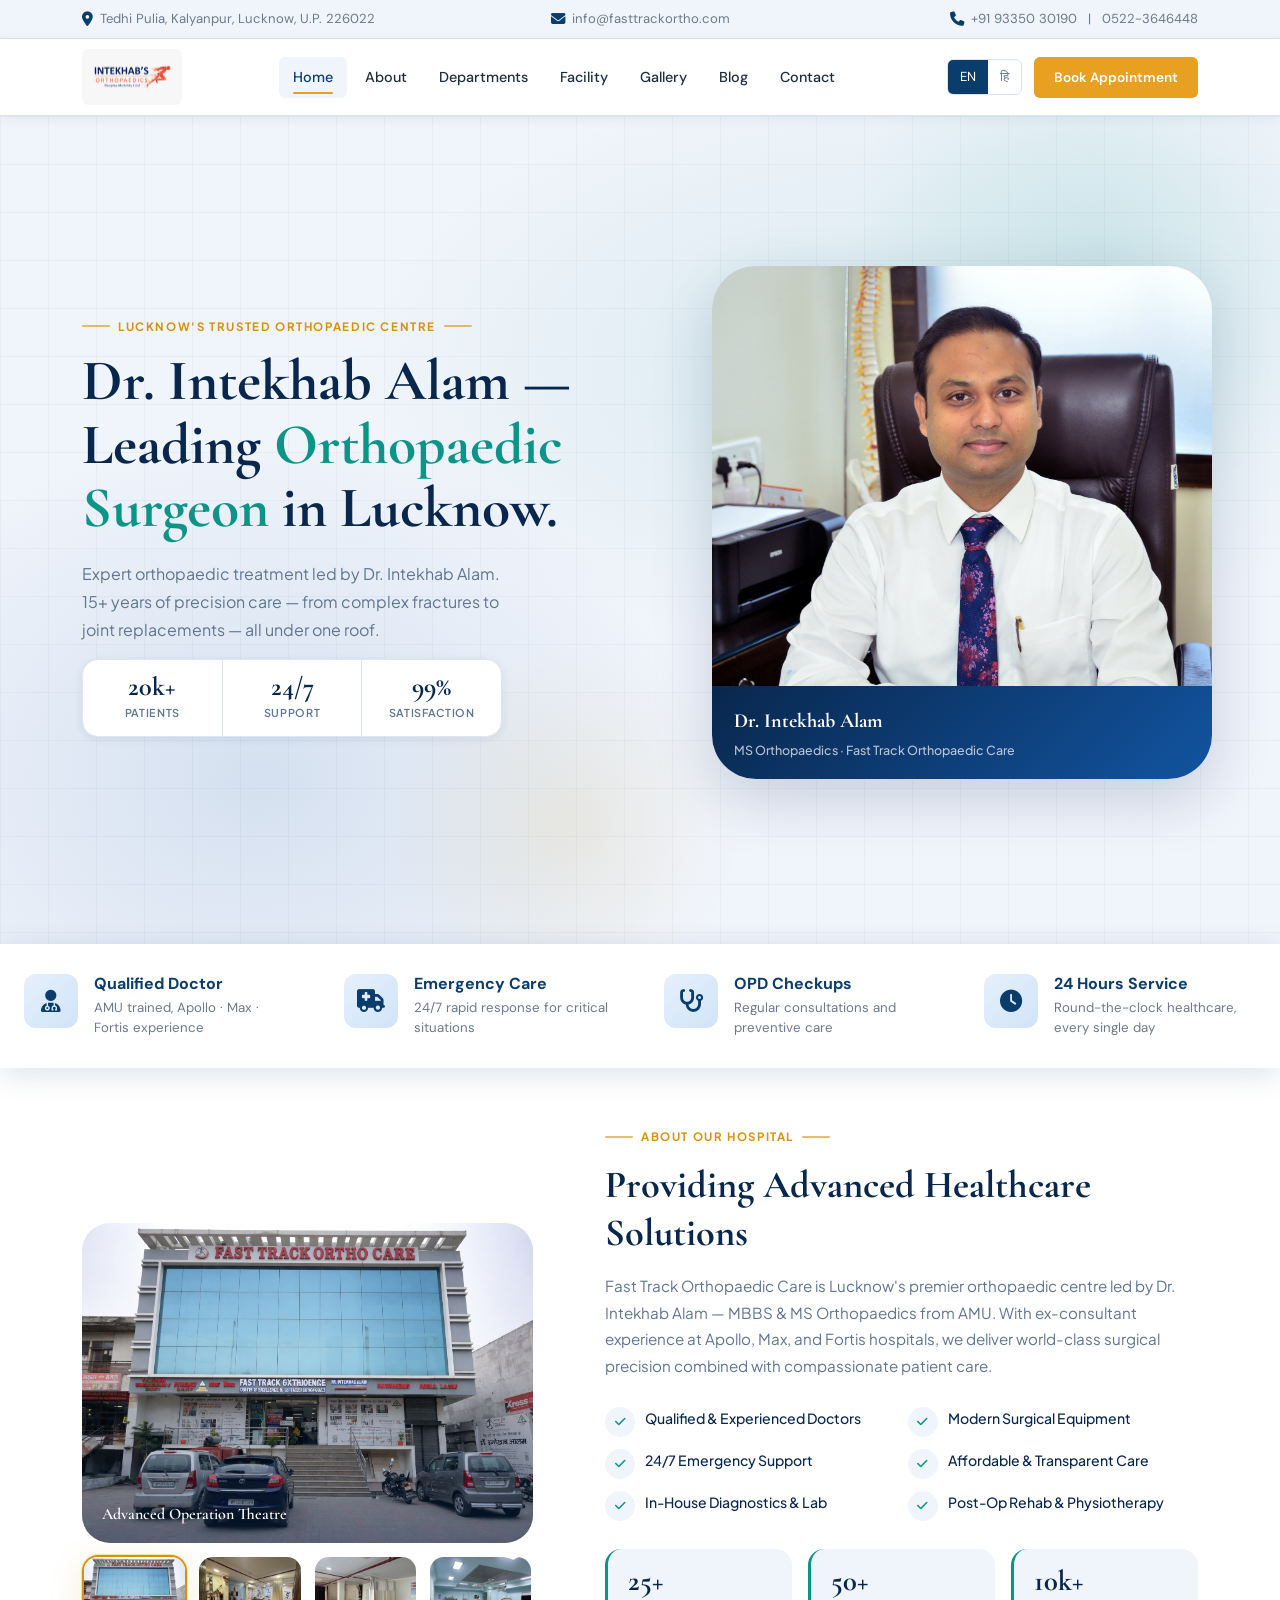
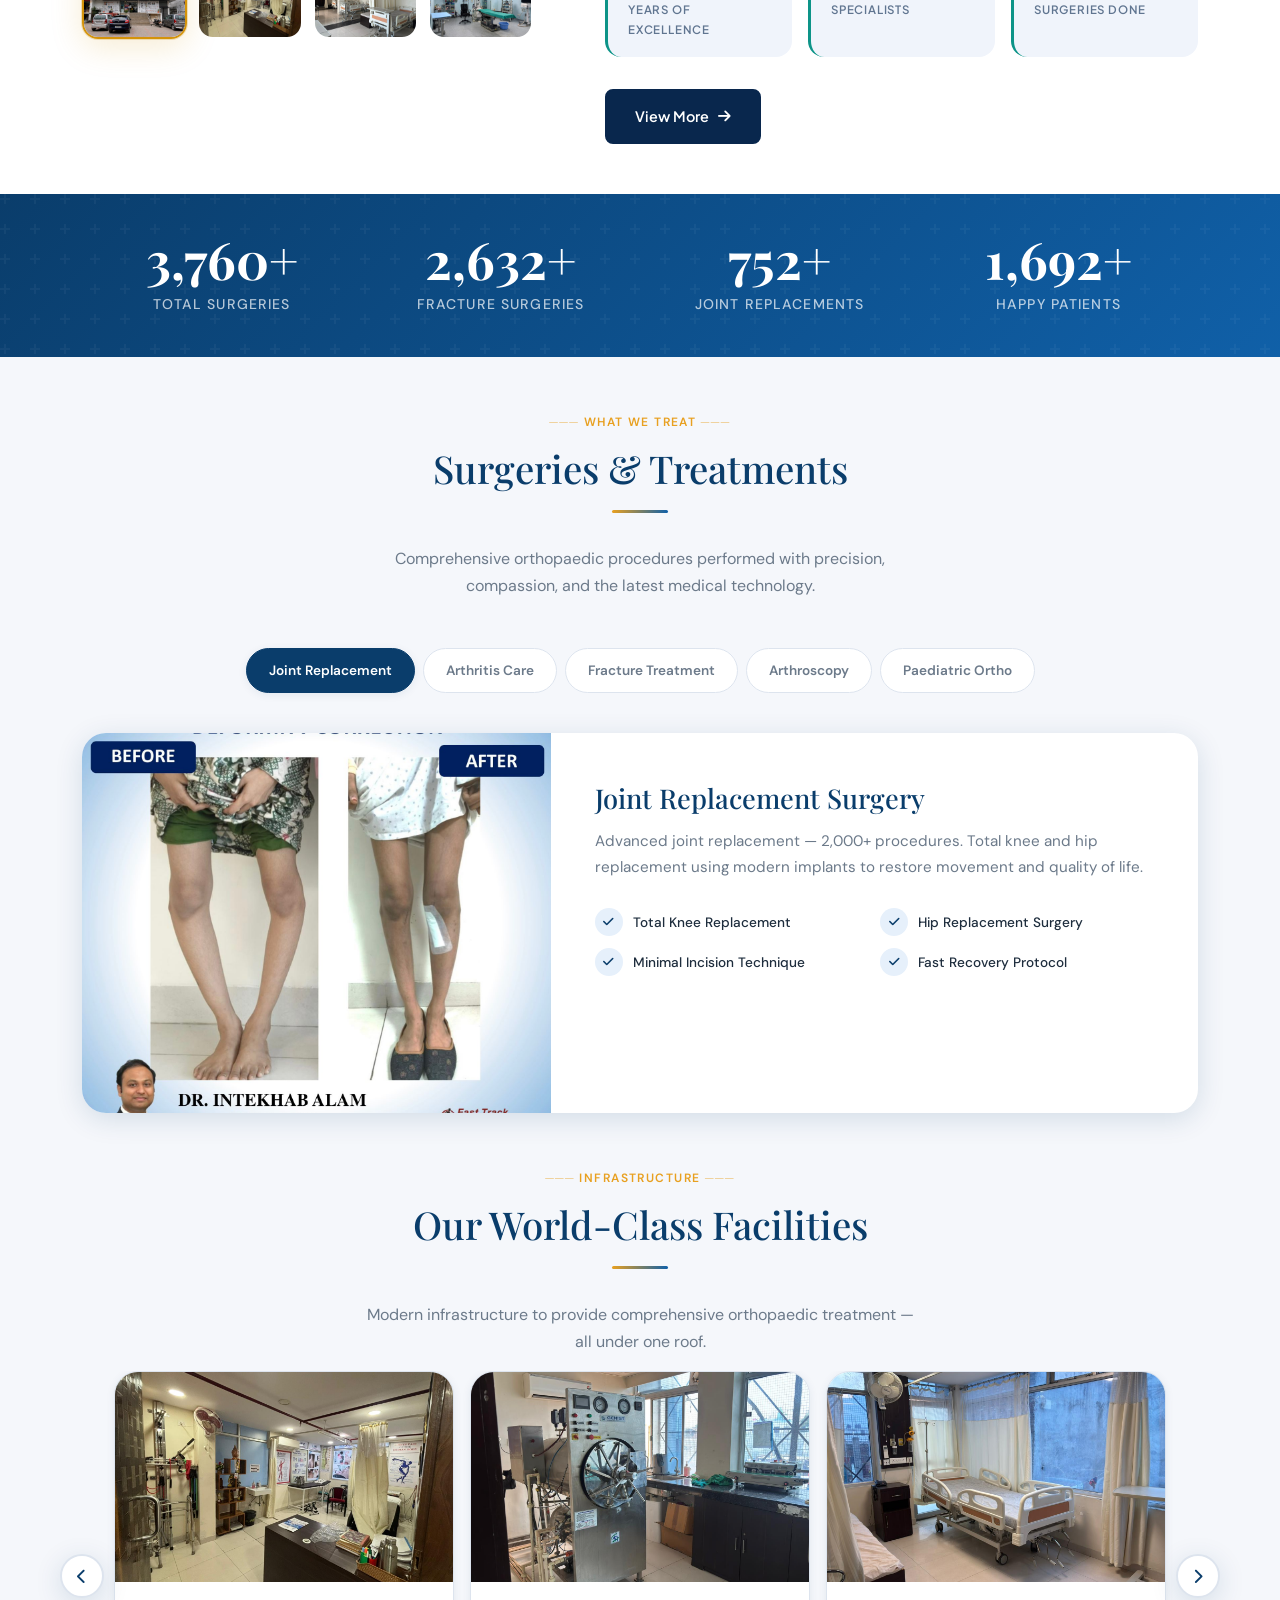
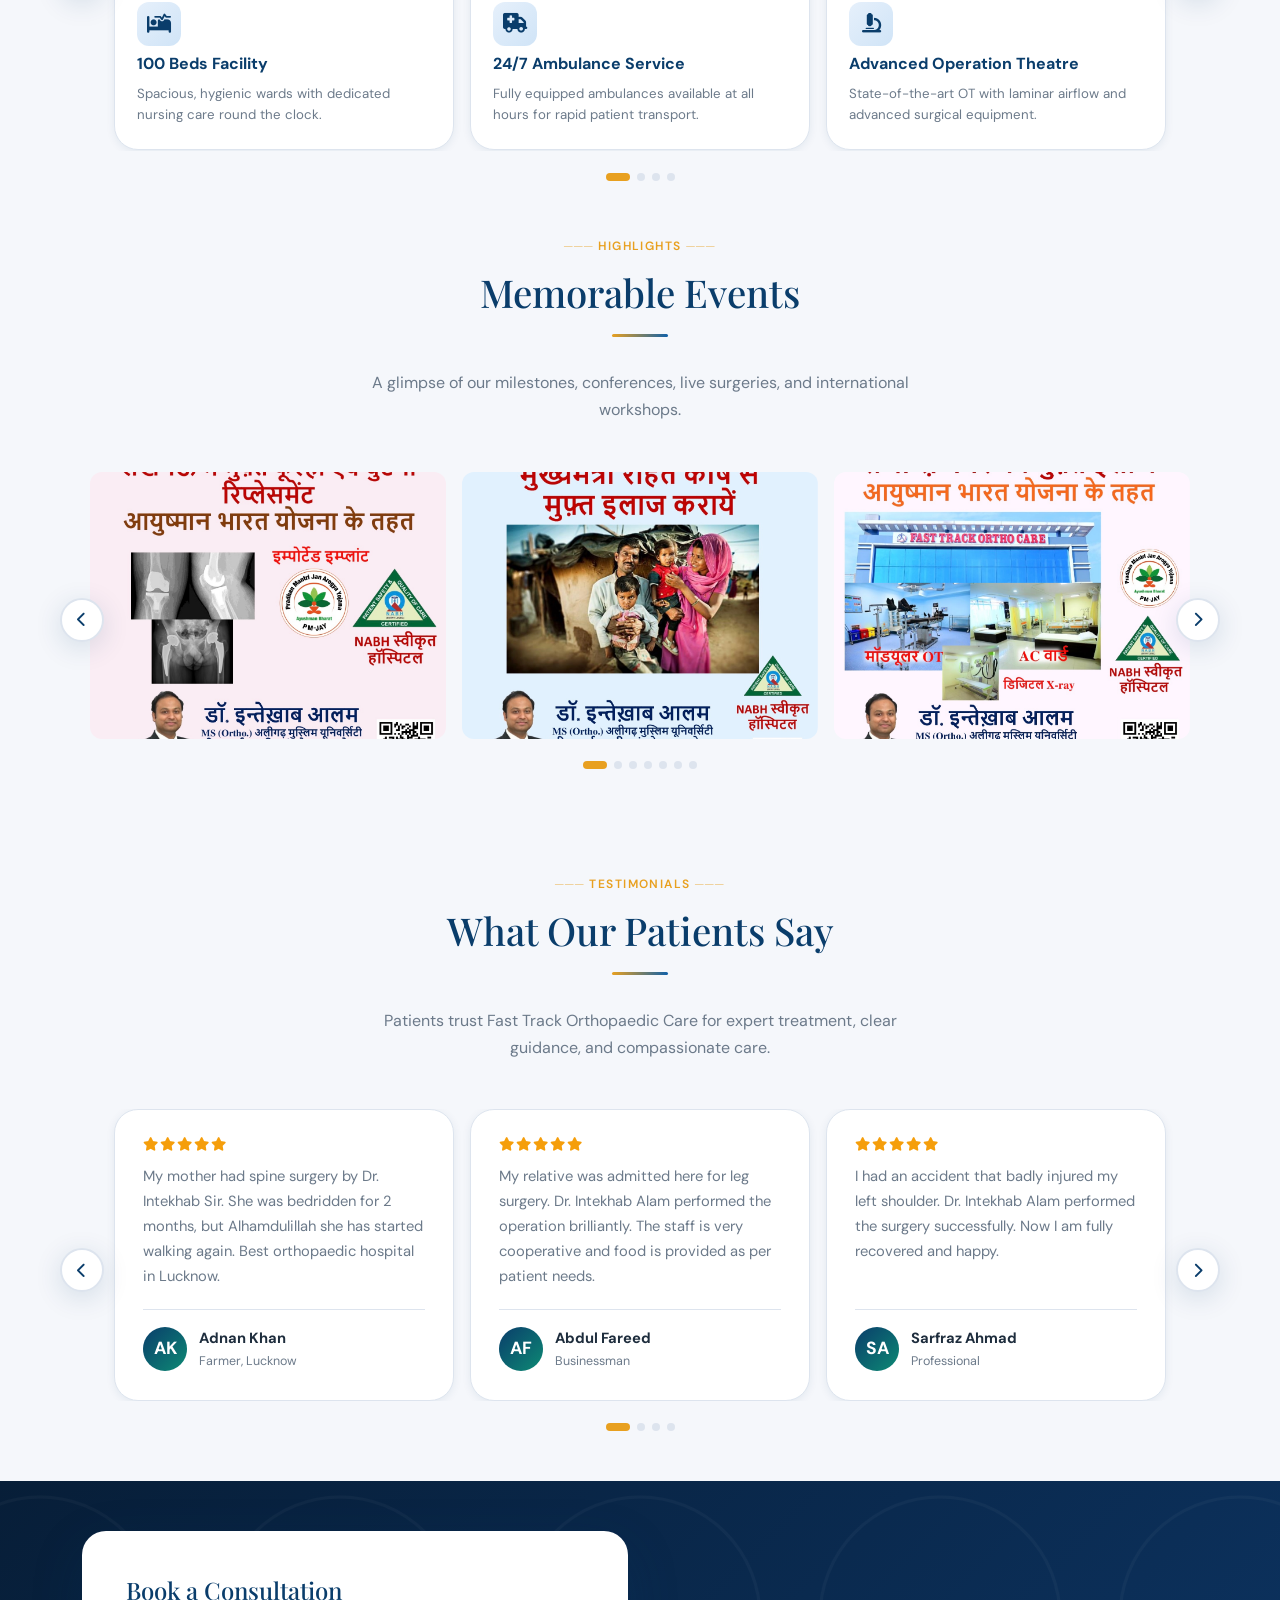
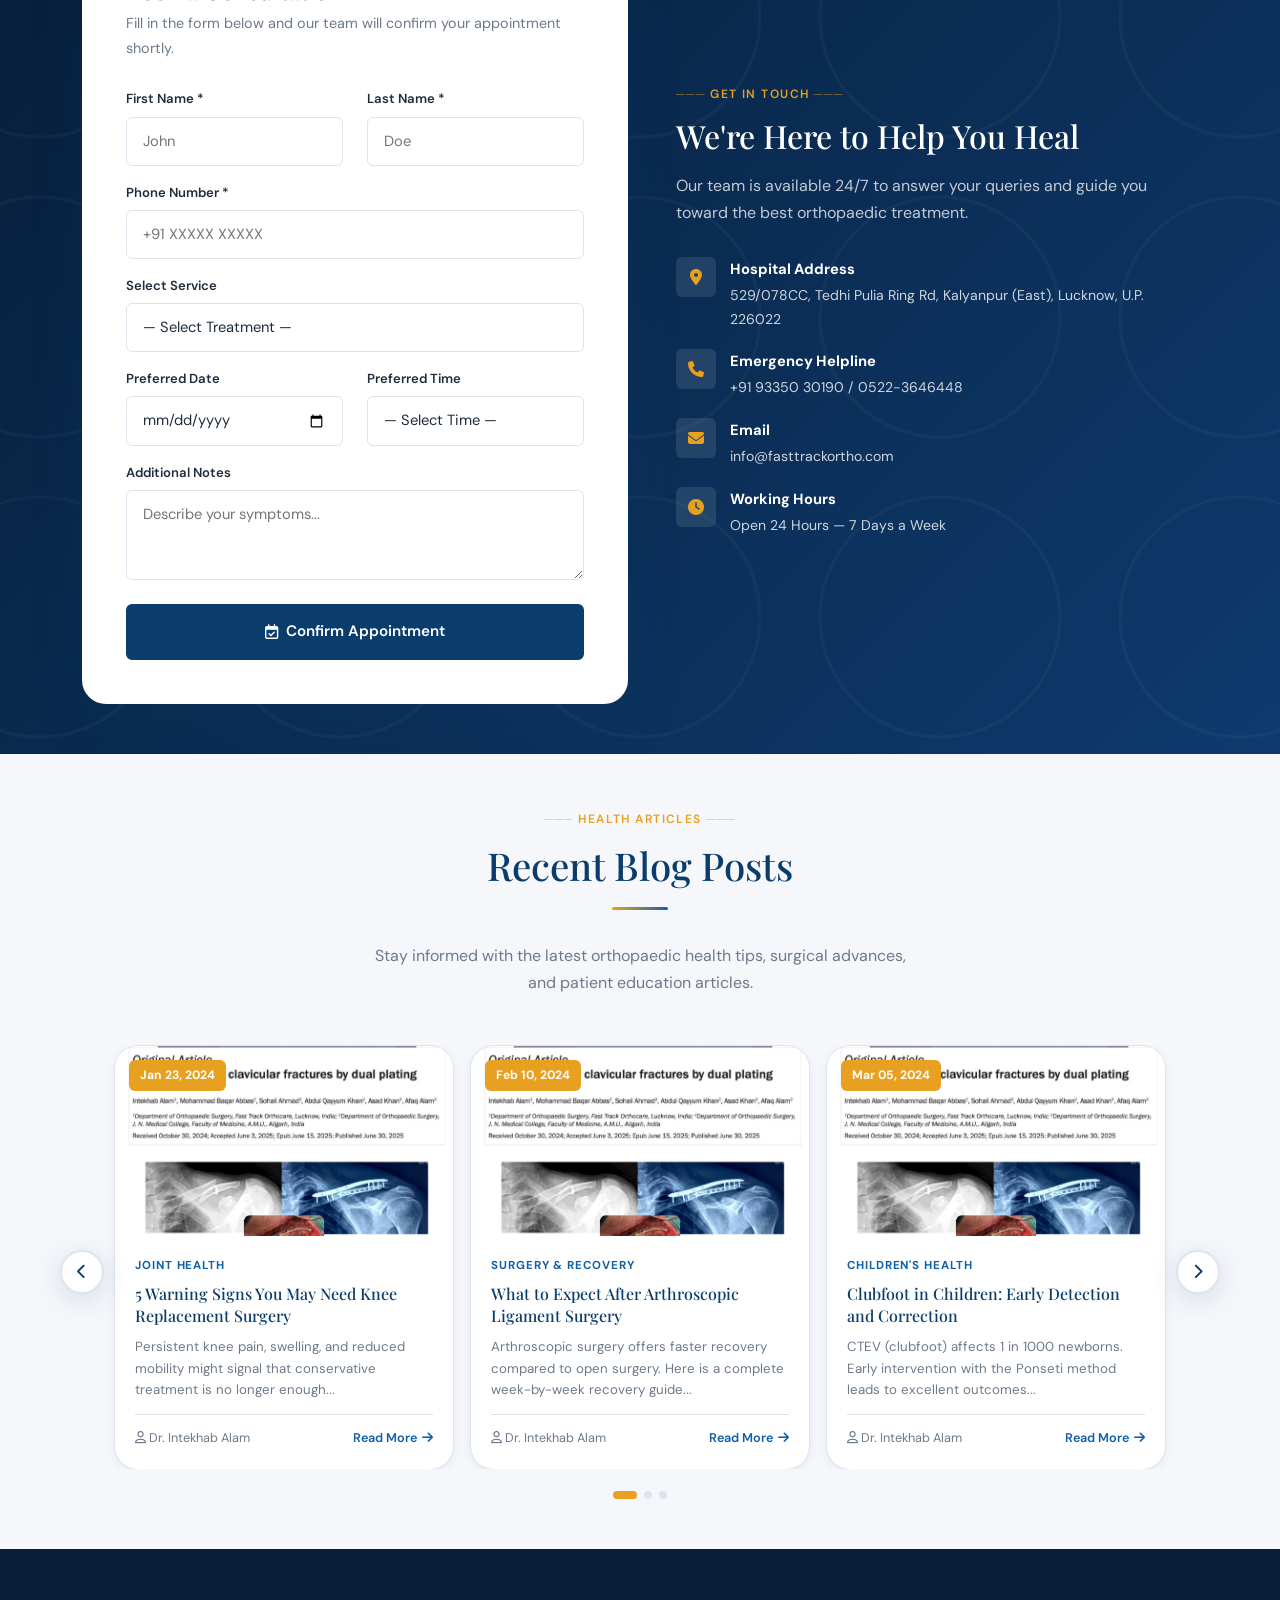
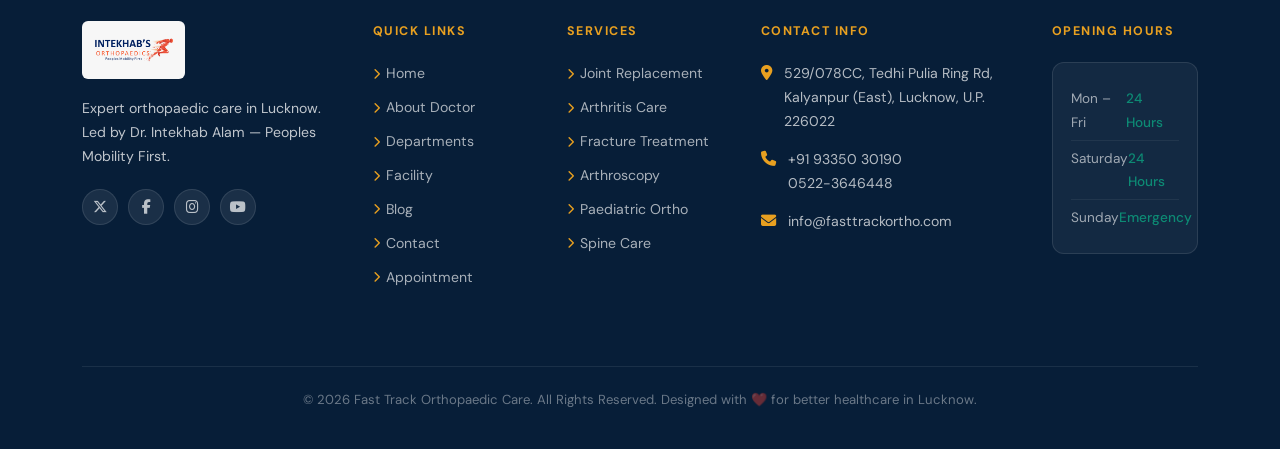
==== commit a8838abd: "index page update" ====
--- a/index.html
+++ b/index.html
@@ -67,8 +67,8 @@
     section { overflow: hidden; }
 
     /* ══ UTILITIES ══ */
-    .section-pad   { padding: 90px 0; }
-    .section-pad-sm{ padding: 60px 0; }
+    .section-pad   { padding: 50px 0; }
+    .section-pad-sm{ padding: 40px 0; }
     .badge-tag { display: inline-block; font-size: .75rem; font-weight: 600; letter-spacing: .12em; text-transform: uppercase; color: var(--clr-accent); margin-bottom: 12px; }
     .badge-tag::before { content: "─── "; opacity: .5; }
     .badge-tag::after  { content: " ───"; opacity: .5; }
@@ -159,7 +159,7 @@
     }
     .hero-title-new .accent { color: #0d9488; }
 
-    .hero-desc-new { color: var(--muted); font-size: 1rem; max-width: 440px; margin-bottom: 32px; line-height: 1.75; }
+    .hero-desc-new { color: var(--muted); font-size: 1rem; max-width: 440px; margin-bottom: 15px; line-height: 1.75; }
     .hero-actions-new { display: flex; gap: 14px; flex-wrap: wrap; margin-bottom: 40px; }
 
     .btn-gold { display: inline-flex; align-items: center; gap: 9px; padding: 13px 28px; background: var(--gold); color: #fff; border: 2px solid var(--gold); border-radius: var(--r-sm); font-family: var(--font-b); font-size: .9rem; font-weight: 600; cursor: pointer; transition: var(--t); }
@@ -175,7 +175,7 @@
 
     .hero-right { position: relative; z-index: 2; animation: fadeUp .8s var(--ease) .25s both; }
 
-    .doctor-card { position: relative; background: #fff; border-radius: var(--r-xl); box-shadow: var(--sh-lg); overflow: hidden; max-width: 400px; margin: 0 auto; }
+    .doctor-card { position: relative; background: #fff; border-radius: var(--r-xl); box-shadow: var(--sh-lg); overflow: hidden; width: 500px; margin: ; }
     .doctor-card-img-wrap { width: 100%; height: 420px; background: linear-gradient(160deg,#cde4f9 0%,#a8d4f5 40%,#89bfef 100%); display: flex; align-items: center; justify-content: center; overflow: hidden; }
     .doctor-card-img { width: 100%; height: 100%; object-fit: cover; object-position: top center; transition: transform .6s var(--ease); }
     .doctor-card:hover .doctor-card-img { transform: scale(1.04); }
@@ -218,7 +218,7 @@
     /* ══════════════════════════════════════
        NEW ABOUT SECTION
     ══════════════════════════════════════ */
-    .about-new { padding: 96px 0; background: var(--clr-white); font-family: var(--font-b); }
+    .about-new {background: var(--clr-white); font-family: var(--font-b); }
     .about-eyebrow { display: inline-flex; align-items: center; gap: 8px; font-size: .72rem; font-weight: 700; letter-spacing: .14em; text-transform: uppercase; color: var(--gold); margin-bottom: 14px; }
     .about-eyebrow::before, .about-eyebrow::after { content: ''; display: block; width: 28px; height: 2px; background: var(--gold); border-radius: 2px; opacity: .6; }
 
@@ -270,14 +270,14 @@
     /* ══ STATS ══ */
     .stats-section { background: linear-gradient(135deg,var(--clr-primary) 0%,var(--clr-primary-lt) 100%); position: relative; }
     .stats-section::before { content: ""; position: absolute; inset: 0; background: url("data:image/svg+xml,%3Csvg width='60' height='60' viewBox='0 0 60 60' xmlns='http://www.w3.org/2000/svg'%3E%3Cg fill='none' fill-rule='evenodd'%3E%3Cg fill='%23ffffff' fill-opacity='0.04'%3E%3Cpath d='M36 34v-4h-2v4h-4v2h4v4h2v-4h4v-2h-4zm0-30V0h-2v4h-4v2h4v4h2V6h4V4h-4zM6 34v-4H4v4H0v2h4v4h2v-4h4v-2H6zM6 4V0H4v4H0v2h4v4h2V6h4V4H6z'/%3E%3C/g%3E%3C/g%3E%3C/svg%3E"); }
-    .stat-card { text-align: center; padding: 40px 20px; position: relative; }
+    .stat-card { text-align: center; position: relative; }
     .stat-card::after { content: ""; position: absolute; right: 0; top: 20%; bottom: 20%; width: 1px; background: rgba(255,255,255,.15); }
     .stat-card:last-child::after { display: none; }
     .stat-number { font-size: clamp(2.4rem,4vw,3.4rem); font-family: var(--font-head); font-weight: 700; color: var(--clr-white); line-height: 1; }
     .stat-label { color: rgba(255,255,255,.7); font-size: .88rem; font-weight: 500; margin-top: 8px; text-transform: uppercase; letter-spacing: .08em; }
 
     /* ══ CAROUSEL SHARED ══ */
-    .events-section { background: var(--clr-white); }
+    .events-section { background: var(--clr-bg); }
     .testimonials-section { background: var(--clr-bg); }
     .blog-section { background: var(--clr-bg); }
     .carousel-outer { position: relative; }
@@ -405,8 +405,8 @@
       .section-pad { padding: 60px 0; }
       .section-pad-sm { padding: 40px 0; }
       .about-new { padding: 60px 0; }
-      .hero { min-height: auto; padding: 72px 0 56px; }
-      .doctor-card-img-wrap { height: 320px; }
+      .hero { min-height: auto; margin-top: -50px;}
+      .doctor-card-img-wrap { height: 320px;}
       .float-exp, .float-emer { display: none; }
       .float-sat { right: 0; top: 14px; bottom: auto; transform: none; }
       .feature-list-new { grid-template-columns: 1fr; }
@@ -419,6 +419,7 @@
       .c-arrow { display: none; }
     }
     @media (max-width: 480px) {
+      .hero { padding-top: 84px; }
       .hero-title-new { font-size: 2.1rem; }
       .trust-strip { flex-direction: row; }
       .stat-card { padding: 28px 12px; }
@@ -502,11 +503,11 @@
   <!-- ══════════════════════════════════════
        NEW HERO SECTION
   ══════════════════════════════════════ -->
-  <section class="hero" id="hero">
+  <section class="hero pb-3" id="hero">
     <div class="hero-grid-lines"></div>
     <div class="hero-blob-1"></div>
     <div class="hero-blob-2"></div>
-    <div class="container py-5">
+    <div class="container ">
       <div class="row align-items-center gy-5">
 
         <!-- LEFT -->
@@ -523,7 +524,7 @@
             <span class="en">Expert orthopaedic treatment led by Dr. Intekhab Alam. 15+ years of precision care — from complex fractures to joint replacements — all under one roof.</span>
             <span class="hi lang-hidden">डॉ. इंतेखाब आलम द्वारा विशेषज्ञ ऑर्थोपेडिक उपचार। 30+ वर्षों का अनुभव — एक ही छत के नीचे।</span>
           </p>
-          <div class="hero-actions-new">
+          <!-- <div class="hero-actions-new">
             <a href="appointment.html" class="btn-gold">
               <i class="fa-regular fa-calendar-check"></i>
               <span class="en">Book Appointment</span><span class="hi lang-hidden">अपॉइंटमेंट लें</span>
@@ -532,12 +533,8 @@
               <i class="fa-solid fa-play" style="font-size:.65rem"></i>
               <span class="en">Learn More</span><span class="hi lang-hidden">और जानें</span>
             </a>
-          </div>
+          </div> -->
           <div class="trust-strip">
-            <!-- <div class="trust-item">
-              <div class="trust-num">15+</div>
-              <div class="trust-lbl"><span class="en">Doctors</span><span class="hi lang-hidden">डॉक्टर</span></div>
-            </div> -->
             <div class="trust-item">
               <div class="trust-num">20k+</div>
               <div class="trust-lbl"><span class="en">Patients</span><span class="hi lang-hidden">मरीज</span></div>
@@ -557,16 +554,17 @@
         <div class="col-lg-6 hero-right">
           <div style="position:relative; padding: 24px 60px 24px 60px;">
             <!-- Floating: Experience -->
-            <div class="float-card float-exp mt-5">
+            <!-- <div class="float-card float-exp mt-5">
               <div class="float-card-icon"><i class="fa-solid fa-user-doctor"></i></div>
               <div>
                 <div class="float-card-title"><span class="en">Experienced Doctors</span><span class="hi lang-hidden">अनुभवी डॉक्टर</span></div>
                 <div class="float-card-sub">AMU · Apollo · Fortis trained</div>
               </div>
-            </div>
+            </div> -->
 
 
             <!-- Doctor card -->
+             
             <div class="doctor-card">
               <div class="doctor-card-img-wrap">
                 <img src="images/doctor/intekhabalam.jpg" alt="Dr. Intekhab Alam" class="doctor-card-img"
@@ -575,9 +573,11 @@
               <div class="doctor-card-footer">
                 <div class="doctor-card-name">Dr. Intekhab Alam</div>
                 <div class="doctor-card-spec">MS Orthopaedics · Fast Track Orthopaedic Care</div>
-                <!-- <div class="doctor-avail"><span class="en">Available Today</span><span class="hi lang-hidden">आज उपलब्ध</span></div> -->
-              </div>
-            </div>
+              </div>
+            </div>
+
+            <!-- <div class="doctor-avail"><span class="en">Available Today</span><span class="hi lang-hidden">आज उपलब्ध</span></div> -->
+
             <!-- Floating: Emergency -->
             <!-- <div class="float-card float-emer">
               <div class="float-card-icon"><i class="fa-solid fa-truck-medical"></i></div>
@@ -586,6 +586,7 @@
                 <div class="float-card-sub"><span class="en">24 × 7 rapid response</span><span class="hi lang-hidden">24×7 त्वरित सहायता</span></div>
               </div>
             </div> -->
+            
             <!-- Floating: Satisfaction -->
             <!-- <div class="float-card float-sat">
               <div class="float-card-icon"><i class="fa-solid fa-heart-pulse"></i></div>
@@ -651,9 +652,9 @@
   <!-- ══════════════════════════════════════
       ABOUT SECTION
   ══════════════════════════════════════ -->
-  <section class="about-new" id="about">
+  <section class="about-new section-pad" id="about">
     <div class="container">
-      <div class="row align-items-center gy-5">
+      <div class="row align-items-center ">
 
         <!-- LEFT: Gallery -->
         <div class="col-lg-5" data-aos="fade-right">
@@ -679,10 +680,10 @@
                 <img src="images/facilty/facilty (5).jpeg" alt="Physio" onerror="this.parentNode.style.background='#ede0f4'"/>
               </div>
             </div>
-            <div class="gallery-badge">
+            <!-- <div class="gallery-badge">
               <div class="num">30+</div>
               <div class="lbl"><span class="en">Years Experience</span><span class="hi lang-hidden">वर्ष अनुभव</span></div>
-            </div>
+            </div> -->
           </div>
         </div>
 
@@ -852,9 +853,9 @@
   </section>
 
   <!-- FACILITY CAROUSEL -->
-  <section class="facility-section section-pad" id="facility" style="background:var(--clr-bg)">
+  <section class="facility-section " id="facility" style="background:var(--clr-bg)">
     <div class="container">
-      <div class="text-center mb-5" data-aos="fade-up">
+      <div class="text-center mb-3" data-aos="fade-up">
         <span class="badge-tag"><span class="en">Infrastructure</span><span class="hi lang-hidden">बुनियादी ढांचा</span></span>
         <h2 class="section-title"><span class="en">Our World-Class Facilities</span><span class="hi lang-hidden">हमारी विश्वस्तरीय सुविधाएं</span></h2>
         <div class="divider"></div>
@@ -887,7 +888,7 @@
         <div class="divider"></div>
         <p class="section-sub"><span class="en">A glimpse of our milestones, conferences, live surgeries, and international workshops.</span><span class="hi lang-hidden">हमारी उपलब्धियों, सम्मेलनों और अंतर्राष्ट्रीय कार्यशालाओं की एक झलक।</span></p>
       </div>
-      <div class="carousel-outer px-4" data-aos="fade-up">
+      <div class="carousel-outer" data-aos="fade-up">
         <button class="c-arrow prev" id="gallPrev"><i class="fa-solid fa-chevron-left"></i></button>
         <button class="c-arrow next" id="gallNext"><i class="fa-solid fa-chevron-right"></i></button>
         <div class="carousel-viewport" id="gallViewport">
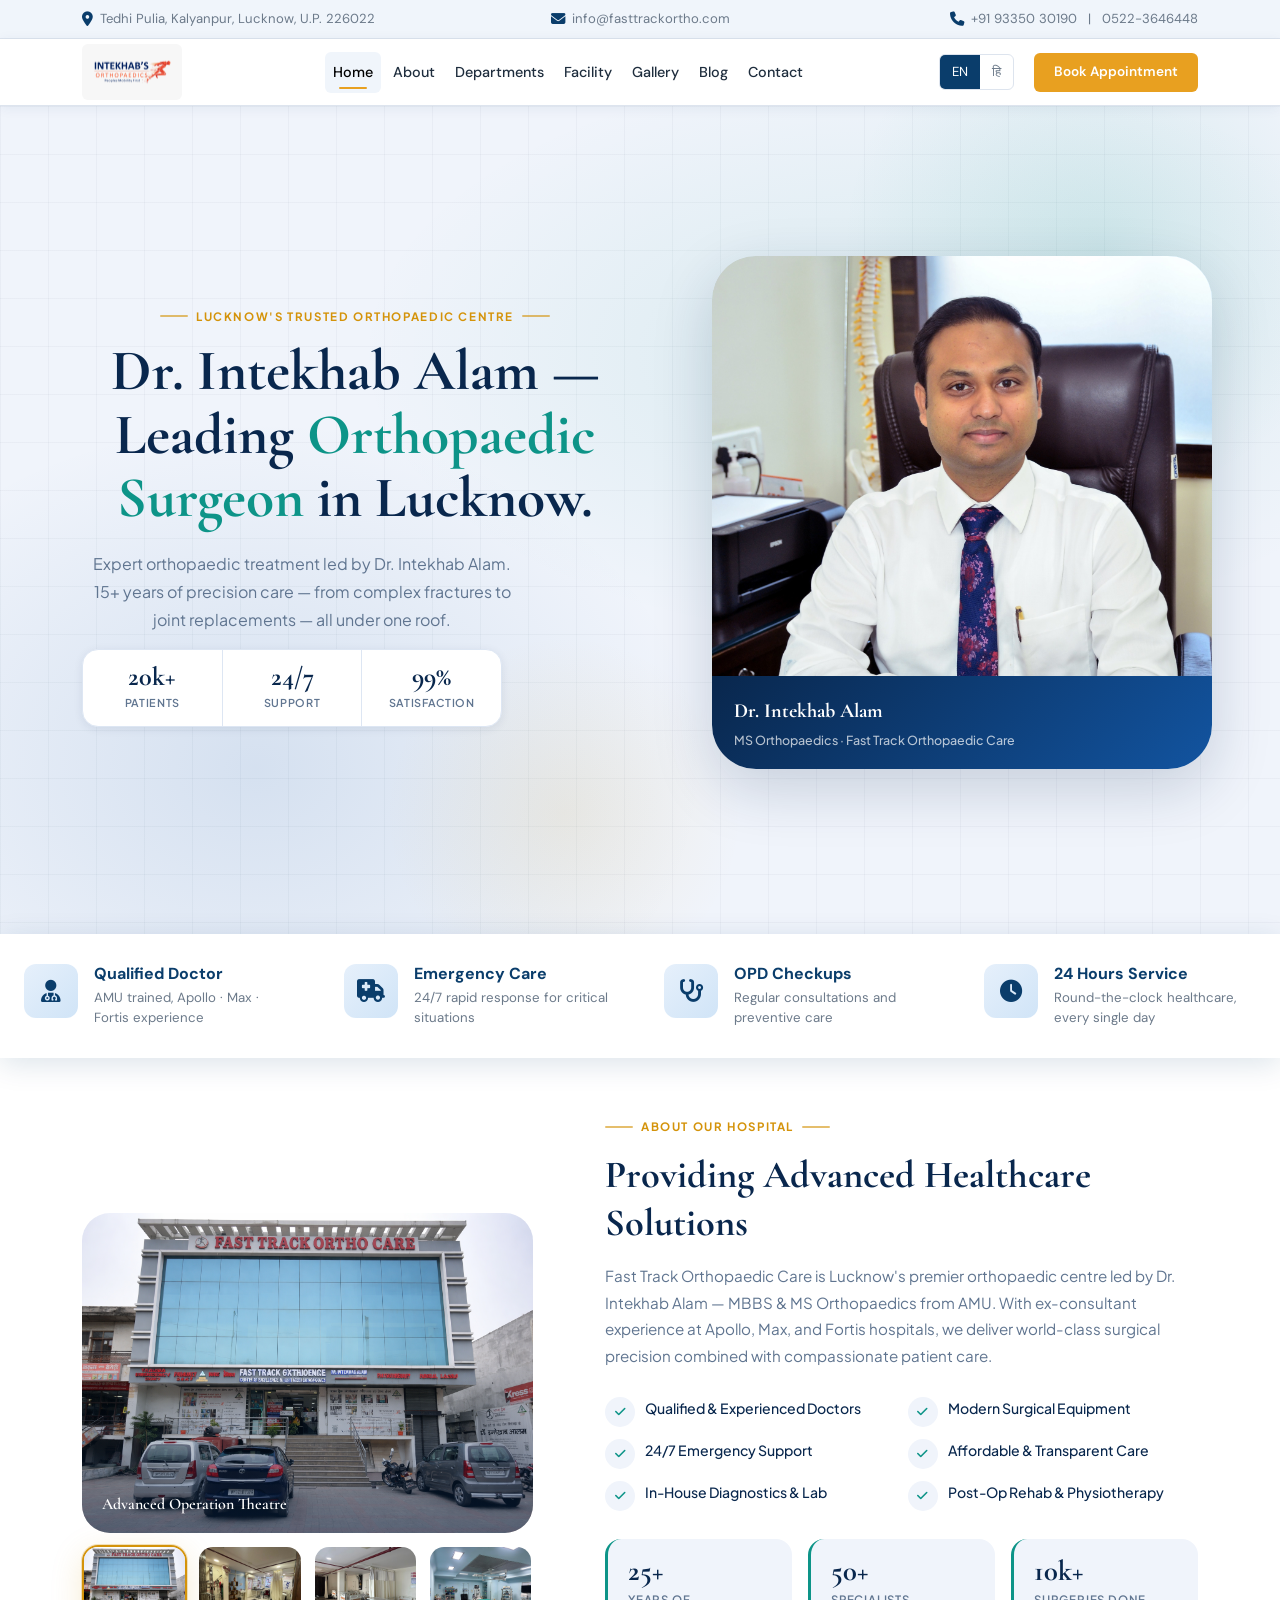
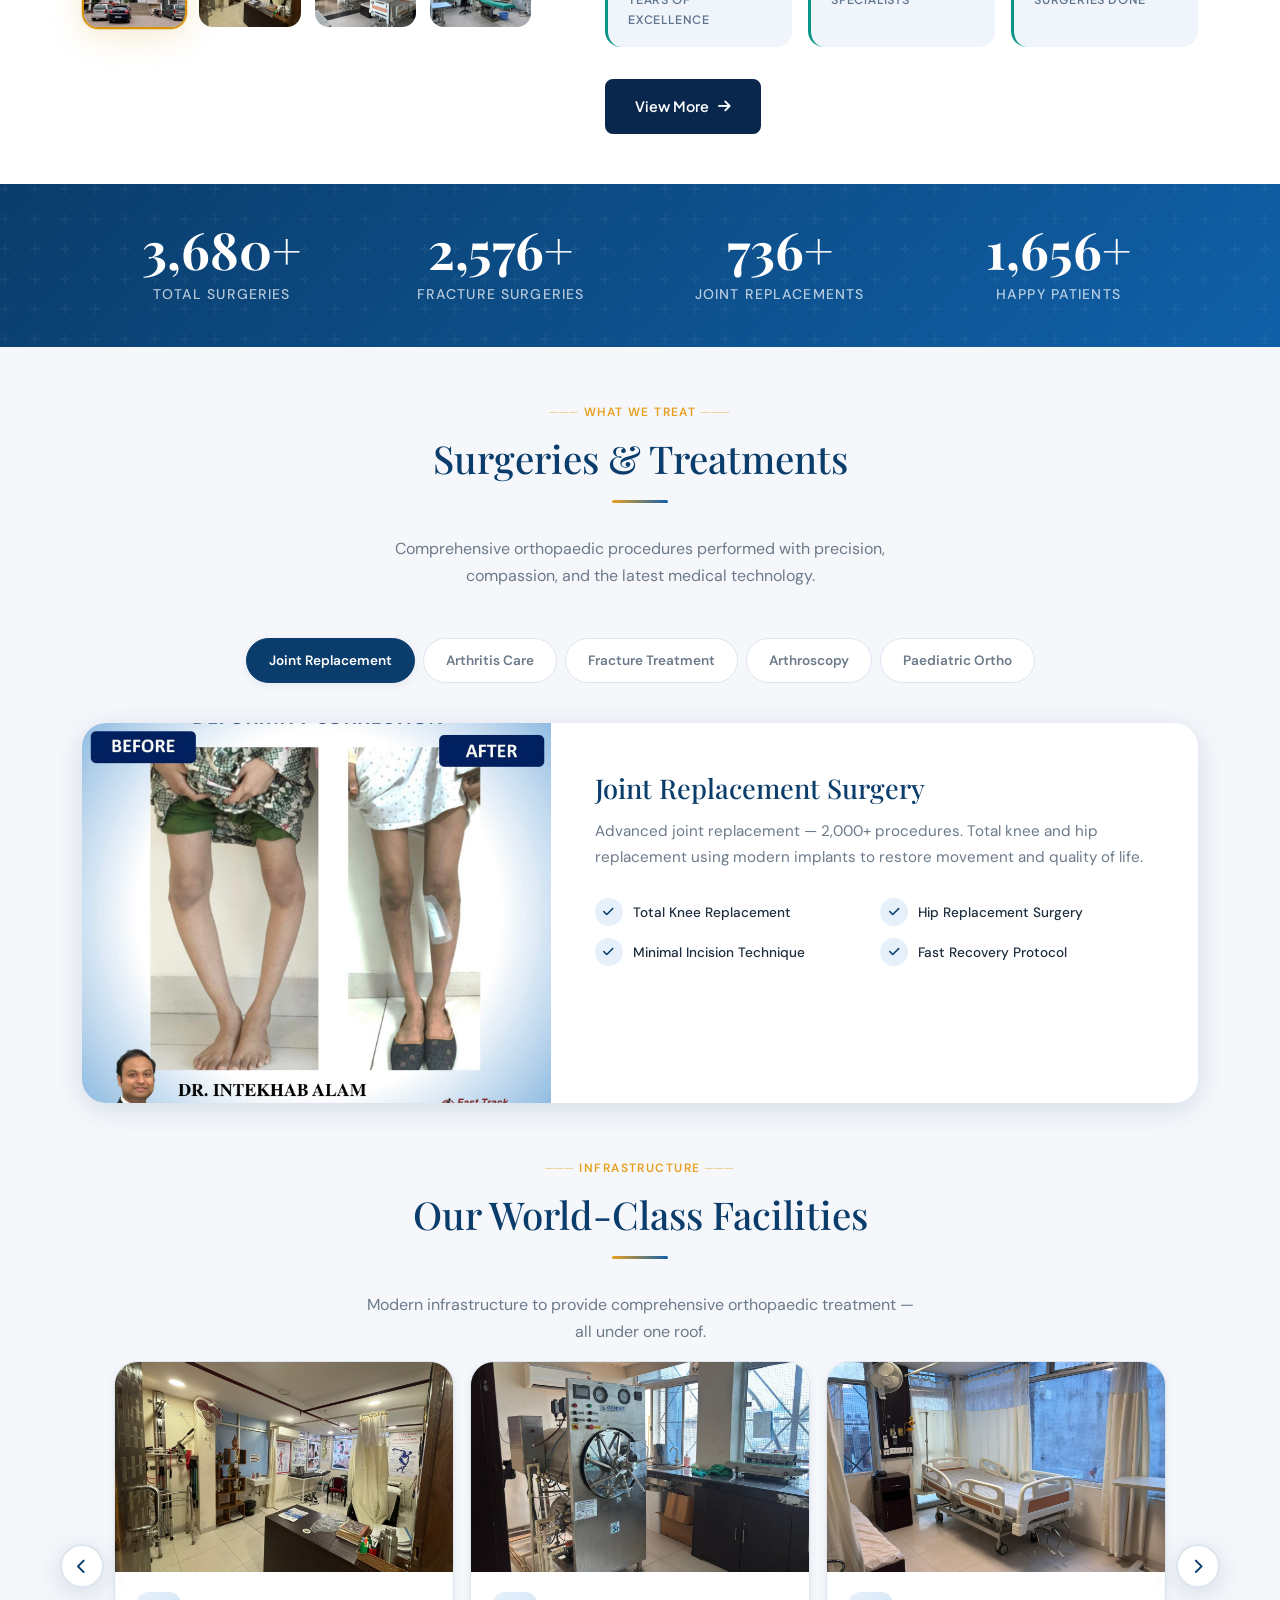
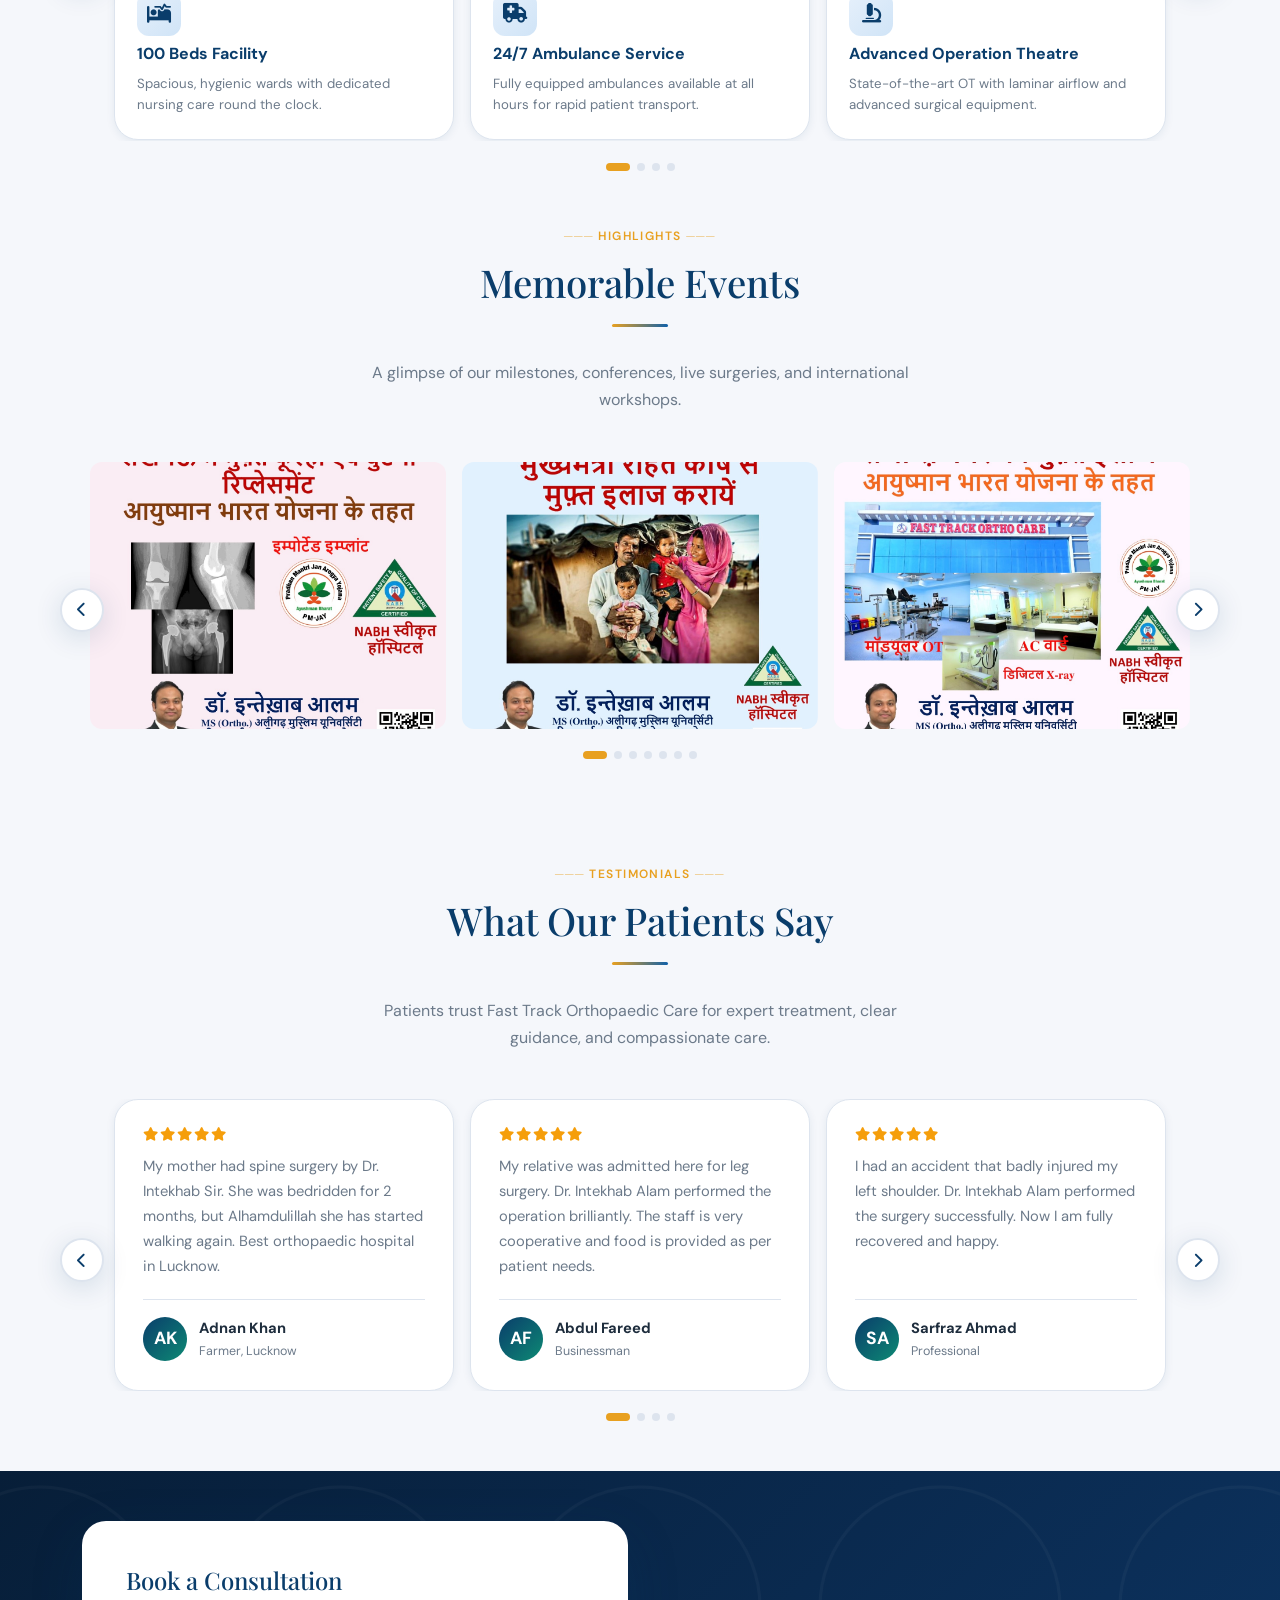
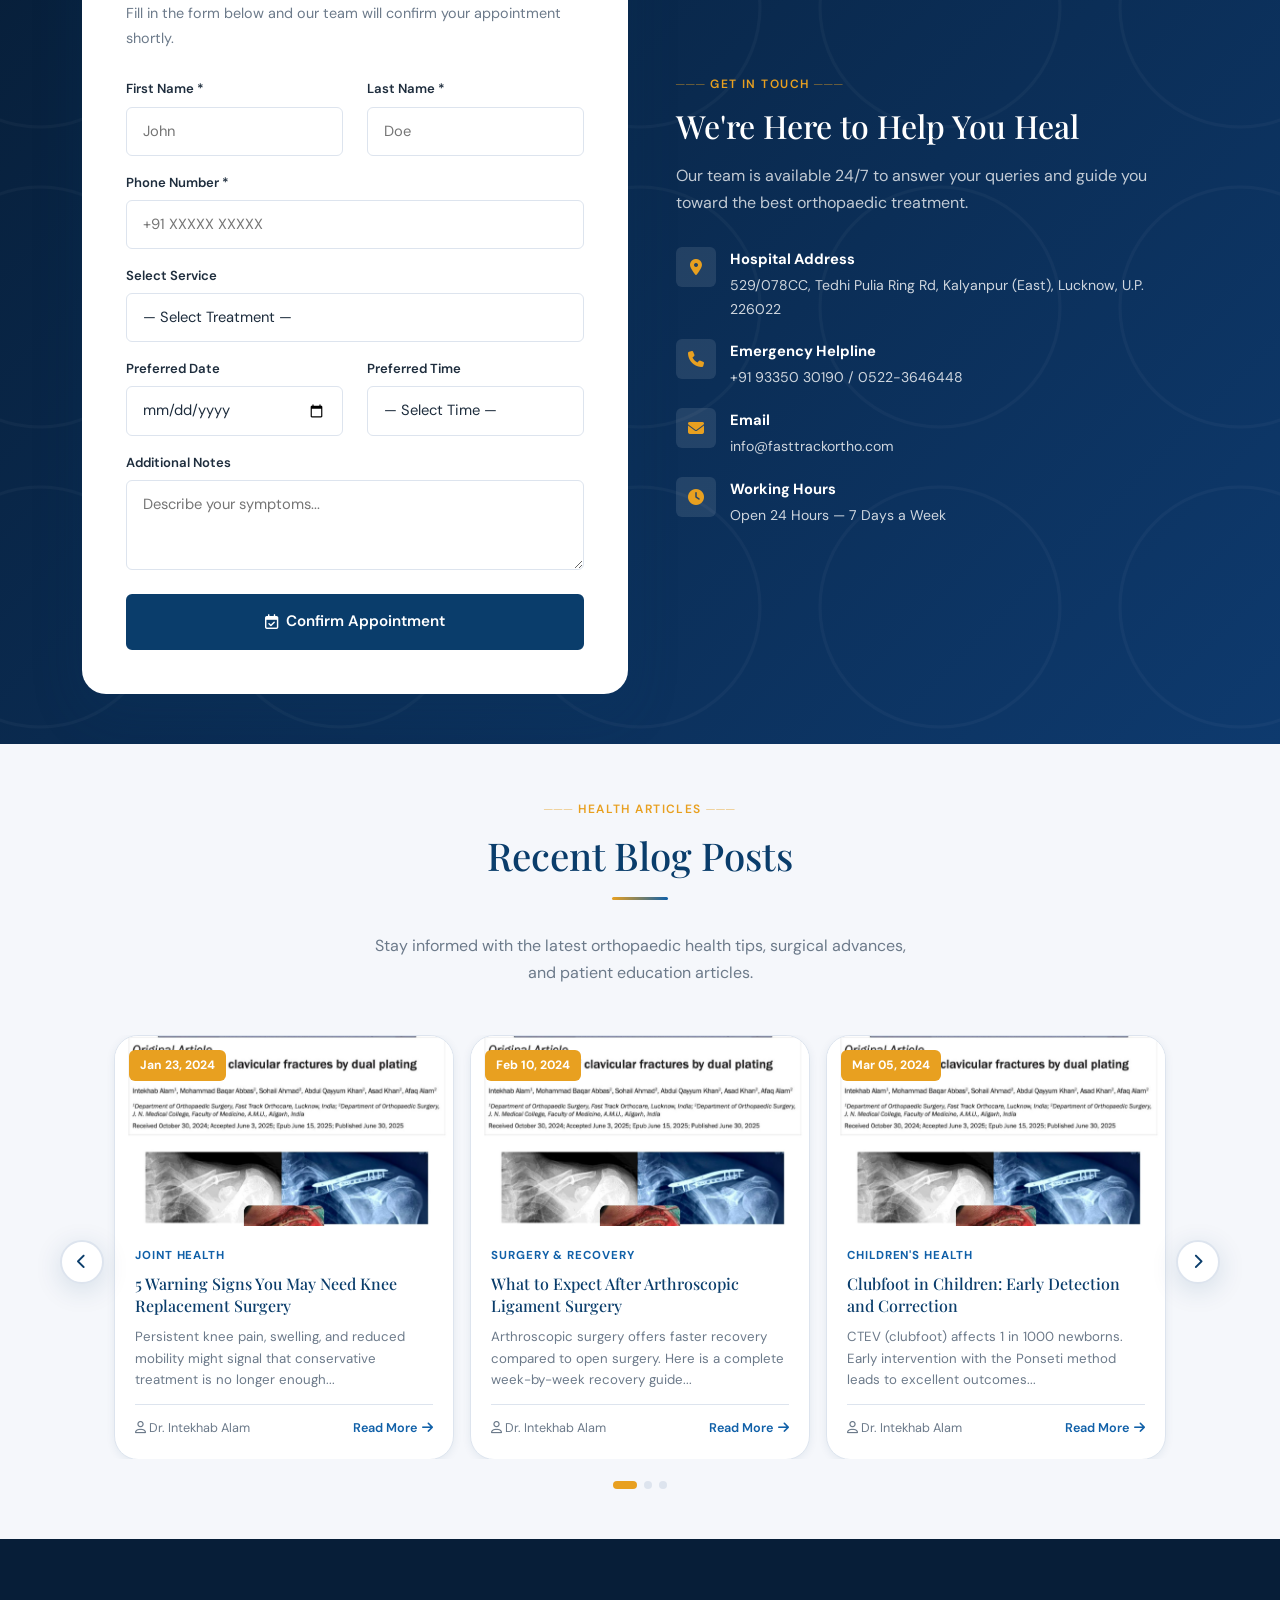
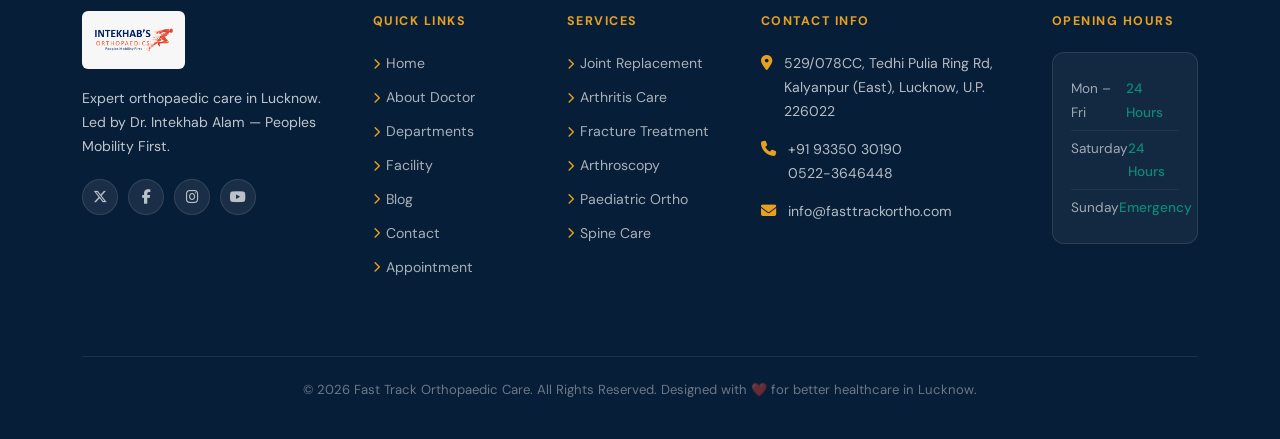
==== commit 63a5cead: "index page update" ====
--- a/index.html
+++ b/index.html
@@ -389,8 +389,47 @@
 
     /* ══ RESPONSIVE ══ */
     @media (max-width: 992px) {
-      .nav-links { display: none; }
-      .nav-hamburger { display: flex; align-items: center; }
+      .main-navbar .navbar-collapse {
+        margin-top: 12px;
+        padding: 12px 0 16px;
+        border-top: 1px solid var(--clr-border);
+        background: var(--clr-white);
+        text-align: center;
+      }
+      .nav-links {
+        display: flex;
+        flex-direction: column;
+        align-items: center;
+        gap: 0;
+        width: 100%;
+        margin-bottom: 14px;
+      }
+      .nav-links .nav-item {
+        width: 100%;
+      }
+      .nav-links li a {
+        padding: 12px 0;
+        border-radius: 0;
+        border-bottom: 1px solid var(--clr-border);
+        text-align: center;
+        width: 100%;
+      }
+      .nav-links li:last-child a {
+        border-bottom: none;
+      }
+      .nav-links li a::after {
+        display: none;
+      }
+      .nav-right {
+        width: 100%;
+        justify-content: center;
+        gap: 12px;
+        flex-wrap: wrap;
+      }
+      .nav-right .nav-appt-btn,
+      .nav-right .lang-selector {
+        margin-left: 0;
+      }
       .float-exp { left: -10px; top: -12px; }
       .float-emer { left: -10px; }
       .float-sat { right: -10px; }
@@ -425,6 +464,35 @@
       .stat-card { padding: 28px 12px; }
       .stat-card::after { display: none; }
     }
+
+    @media (max-width: 768px) {
+
+  .hero-right {
+    display: flex;
+    justify-content: center;
+    align-items: center;
+  }
+
+  .hero-right > div {
+    padding: 0 !important;   /* remove side padding */
+    width: 100%;
+    display: flex;
+    justify-content: center;
+  }
+
+  .doctor-card {
+    width: 100%;
+    max-width: 320px;  /* control size */
+    margin: 0 auto;    /* center horizontally */
+  }
+
+  .doctor-card-img-wrap {
+    height: 300px; /* optional tweak */
+  }
+}
+.hero-left {
+  text-align: center;
+}
   </style>
 </head>
 <body>
@@ -458,45 +526,45 @@
   </div>
 
   <!-- NAVBAR -->
-  <nav class="main-navbar" id="mainNav">
+  <nav class="navbar navbar-expand-lg main-navbar" id="mainNav">
     <div class="container">
-      <div class="navbar-inner">
-        <a href="index.html" class="nav-logo">
-          <img src="images/logo/logoint.jpeg" alt="Fast Track Orthopaedic Care" class="logo-en" />
-          <img src="images/logo/logoint.jpeg" alt="Fast Track Orthopaedic Care" class="logo-hi" />
-        </a>
-        <ul class="nav-links">
-          <li><a href="index.html" class="active"><span class="en">Home</span><span class="hi lang-hidden">होम</span></a></li>
-          <li><a href="about.html"><span class="en">About</span><span class="hi lang-hidden">हमारे बारे में</span></a></li>
-          <li><a href="department.html"><span class="en">Departments</span><span class="hi lang-hidden">विभाग</span></a></li>
-          <li><a href="pricing.html"><span class="en">Facility</span><span class="hi lang-hidden">सुविधा</span></a></li>
-          <li><a href="gallery.html"><span class="en">Gallery</span><span class="hi lang-hidden">गैलरी</span></a></li>
-          <li><a href="blog.html"><span class="en">Blog</span><span class="hi lang-hidden">ब्लॉग</span></a></li>
-          <li><a href="contact.html"><span class="en">Contact</span><span class="hi lang-hidden">संपर्क</span></a></li>
+      <a href="index.html" class="navbar-brand nav-logo">
+        <img src="images/logo/logoint.jpeg" alt="Fast Track Orthopaedic Care" class="logo-en" />
+        <img src="images/logo/logoint.jpeg" alt="Fast Track Orthopaedic Care" class="logo-hi" />
+      </a>
+
+      <a href="appointment.html" class="nav-appt-btn btn d-flex d-md-none">
+          <span class="en">Book Appointment</span>
+          <span class="hi lang-hidden">अपॉइंटमेंट लें</span>
+      </a>
+
+      <button class="navbar-toggler" type="button" data-bs-toggle="collapse" data-bs-target="#mainNavbarCollapse" aria-controls="mainNavbarCollapse" aria-expanded="false" aria-label="Toggle navigation">
+        <i class="fa-solid fa-bars"></i>
+      </button>
+
+
+      <div class="collapse navbar-collapse" id="mainNavbarCollapse">
+        <ul class="navbar-nav me-auto mx-auto mb-2 mb-lg-0 nav-links">
+          <li class="nav-item"><a class="nav-link active" href="index.html"><span class="en">Home</span><span class="hi lang-hidden">होम</span></a></li>
+          <li class="nav-item"><a class="nav-link" href="about.html"><span class="en">About</span><span class="hi lang-hidden">हमारे बारे में</span></a></li>
+          <li class="nav-item"><a class="nav-link" href="department.html"><span class="en">Departments</span><span class="hi lang-hidden">विभाग</span></a></li>
+          <li class="nav-item"><a class="nav-link" href="pricing.html"><span class="en">Facility</span><span class="hi lang-hidden">सुविधा</span></a></li>
+          <li class="nav-item"><a class="nav-link" href="gallery.html"><span class="en">Gallery</span><span class="hi lang-hidden">गैलरी</span></a></li>
+          <li class="nav-item"><a class="nav-link" href="blog.html"><span class="en">Blog</span><span class="hi lang-hidden">ब्लॉग</span></a></li>
+          <li class="nav-item"><a class="nav-link" href="contact.html"><span class="en">Contact</span><span class="hi lang-hidden">संपर्क</span></a></li>
         </ul>
-        <div class="nav-right">
-          <div class="lang-selector">
+
+        <div class="d-flex align-items-center nav-right">
+          <div class="lang-selector me-2">
             <button class="lang-btn active" id="btn-en" onclick="setLanguage('en')">EN</button>
             <button class="lang-btn" id="btn-hi" onclick="setLanguage('hi')">हि</button>
           </div>
-          <a href="appointment.html" class="nav-appt-btn">
-            <span class="en">Book Appointment</span><span class="hi lang-hidden">अपॉइंटमेंट लें</span>
+          <a href="appointment.html" class="nav-appt-btn btn d-none d-lg-inline-block">
+            <span class="en">Book Appointment</span>
+            <span class="hi lang-hidden">अपॉइंटमेंट लें</span>
           </a>
-          <button class="nav-hamburger" id="hamburgerBtn" aria-expanded="false">
-            <i class="fa-solid fa-bars"></i>
-          </button>
-        </div>
-      </div>
-    </div>
-    <div class="mobile-menu" id="mobileMenu">
-      <ul>
-        <li><a href="index.html"><span class="en">Home</span><span class="hi lang-hidden">होम</span></a></li>
-        <li><a href="about.html"><span class="en">About</span><span class="hi lang-hidden">हमारे बारे में</span></a></li>
-        <li><a href="department.html"><span class="en">Departments</span><span class="hi lang-hidden">विभाग</span></a></li>
-        <li><a href="pricing.html"><span class="en">Facility</span><span class="hi lang-hidden">सुविधा</span></a></li>
-        <li><a href="blog.html"><span class="en">Blog</span><span class="hi lang-hidden">ब्लॉग</span></a></li>
-        <li><a href="contact.html"><span class="en">Contact</span><span class="hi lang-hidden">संपर्क</span></a></li>
-      </ul>
+        </div>
+      </div>
     </div>
   </nav>
 
@@ -511,7 +579,7 @@
       <div class="row align-items-center gy-5">
 
         <!-- LEFT -->
-        <div class="col-lg-6 hero-left">
+        <div class="col-lg-6  hero-left ">
           <div class="hero-eyebrow">
             <span class="en">Lucknow's Trusted Orthopaedic Centre</span>
             <span class="hi lang-hidden">लखनऊ का विश्वसनीय ऑर्थोपेडिक केंद्र</span>
@@ -551,7 +619,7 @@
         </div>
 
         <!-- RIGHT -->
-        <div class="col-lg-6 hero-right">
+        <div class="col-lg-6 hero-right ">
           <div style="position:relative; padding: 24px 60px 24px 60px;">
             <!-- Floating: Experience -->
             <!-- <div class="float-card float-exp mt-5">
@@ -1170,10 +1238,11 @@
       }, { threshold: 0.3 }).observe(document.getElementById('stats'));
     })();
 
-    /* MOBILE HAMBURGER */
+    /* MOBILE HAMBURGER (legacy) */
     (function(){
       const btn = document.getElementById('hamburgerBtn');
       const menu = document.getElementById('mobileMenu');
+      if (!btn || !menu) return; // nothing to do when using Bootstrap collapse
       btn.addEventListener('click', () => {
         const open = menu.classList.toggle('open');
         btn.setAttribute('aria-expanded', open);
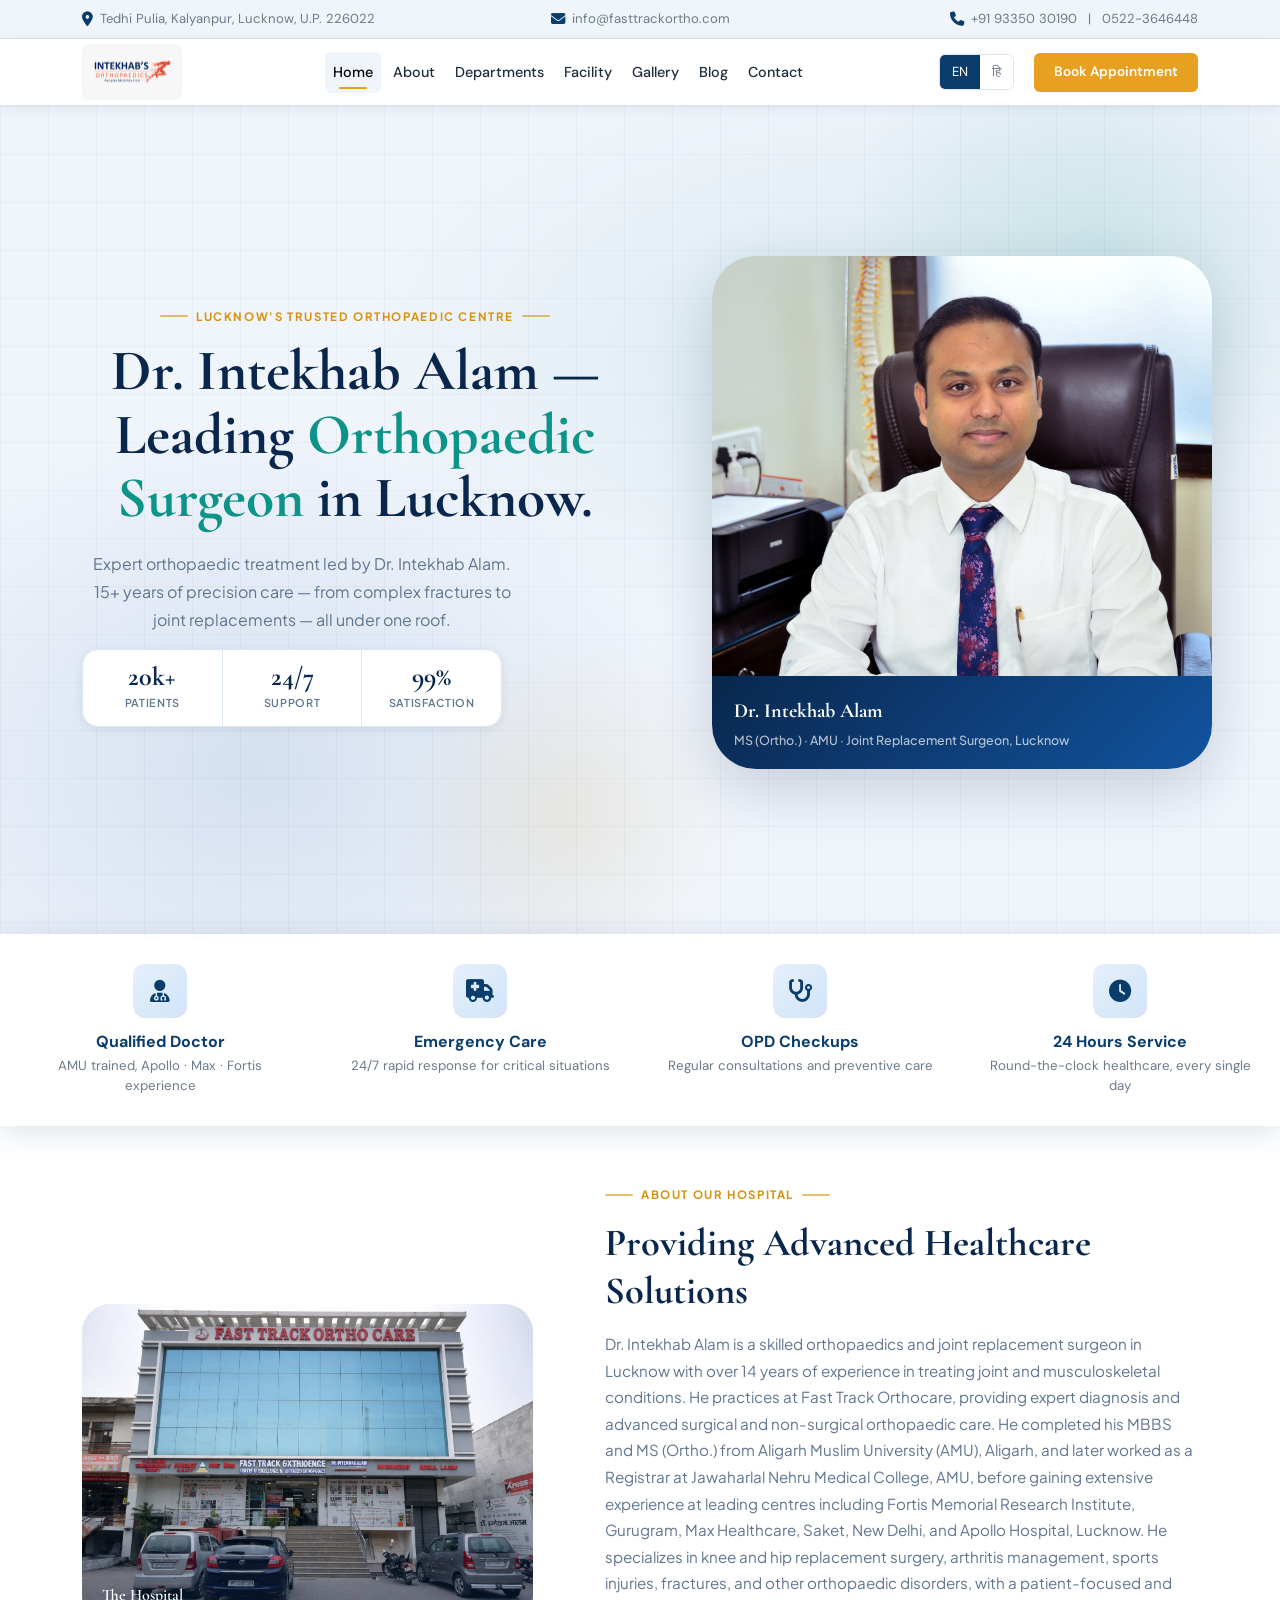
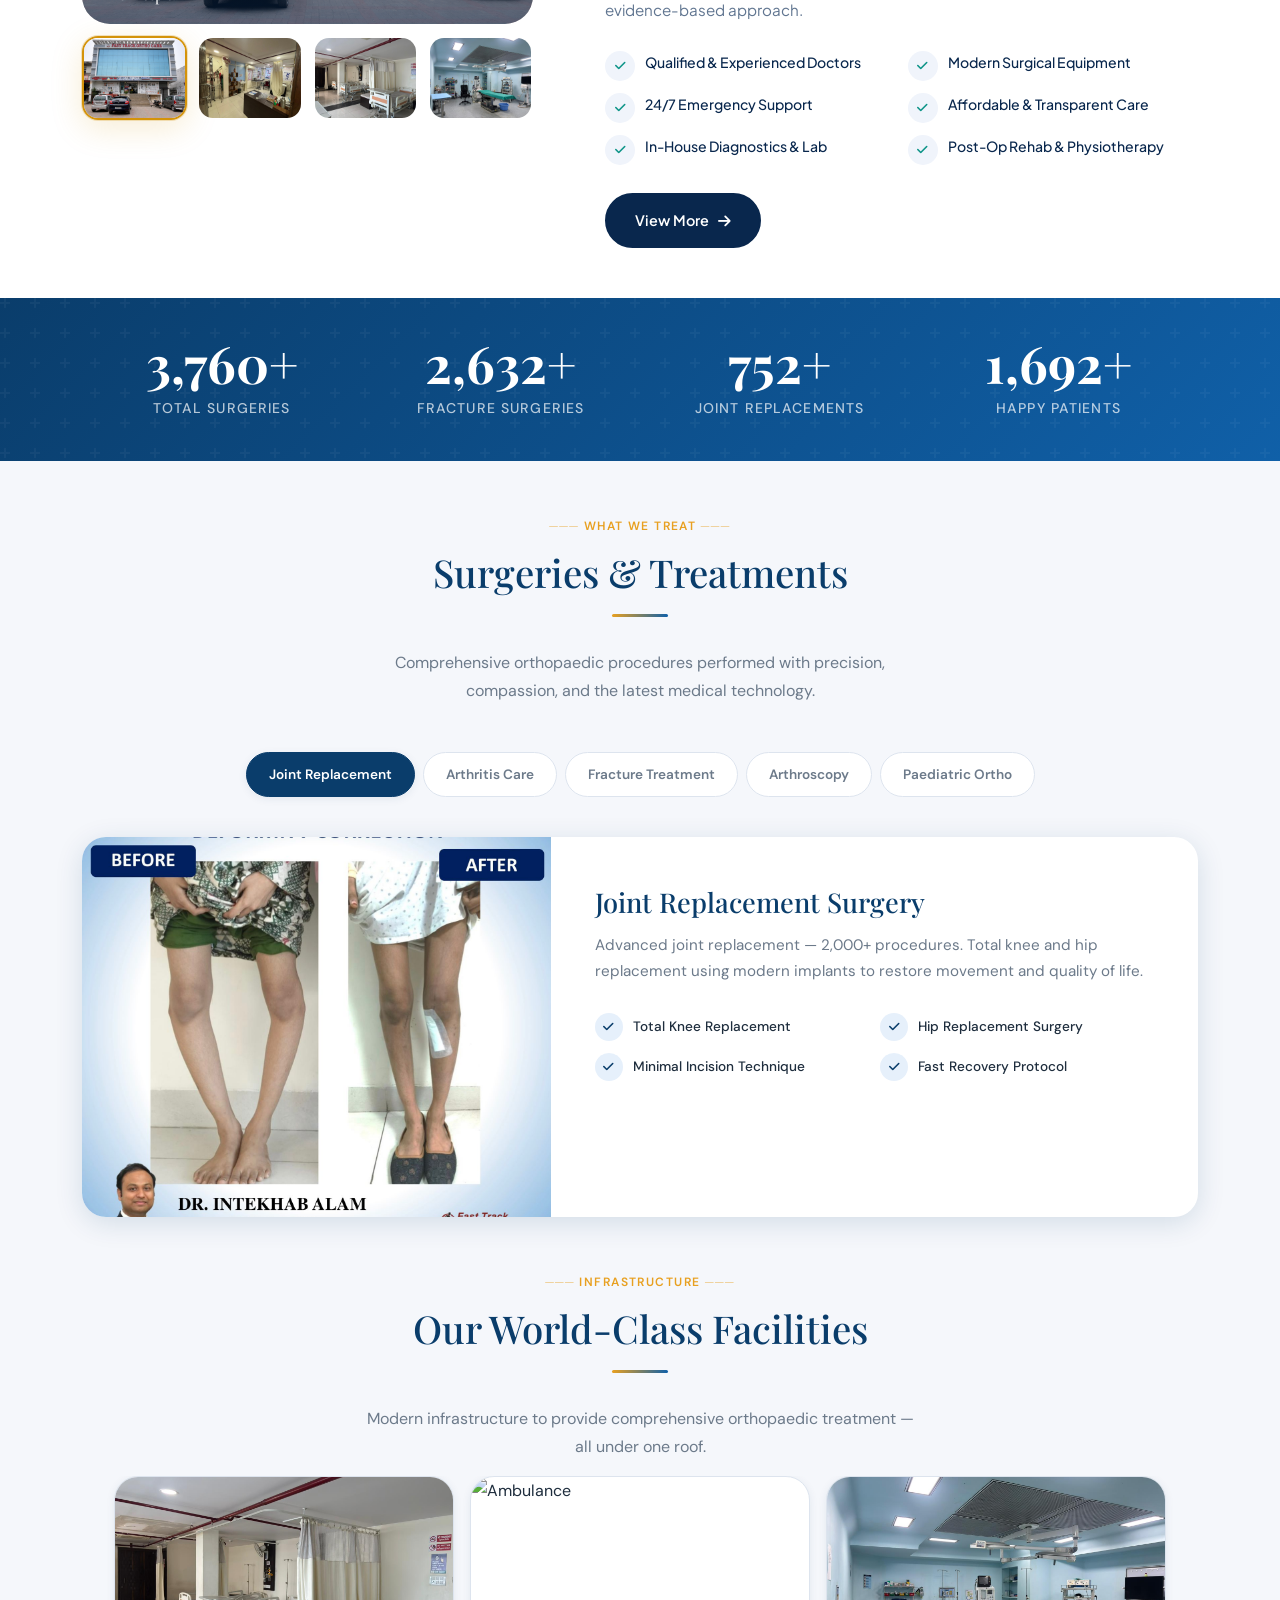
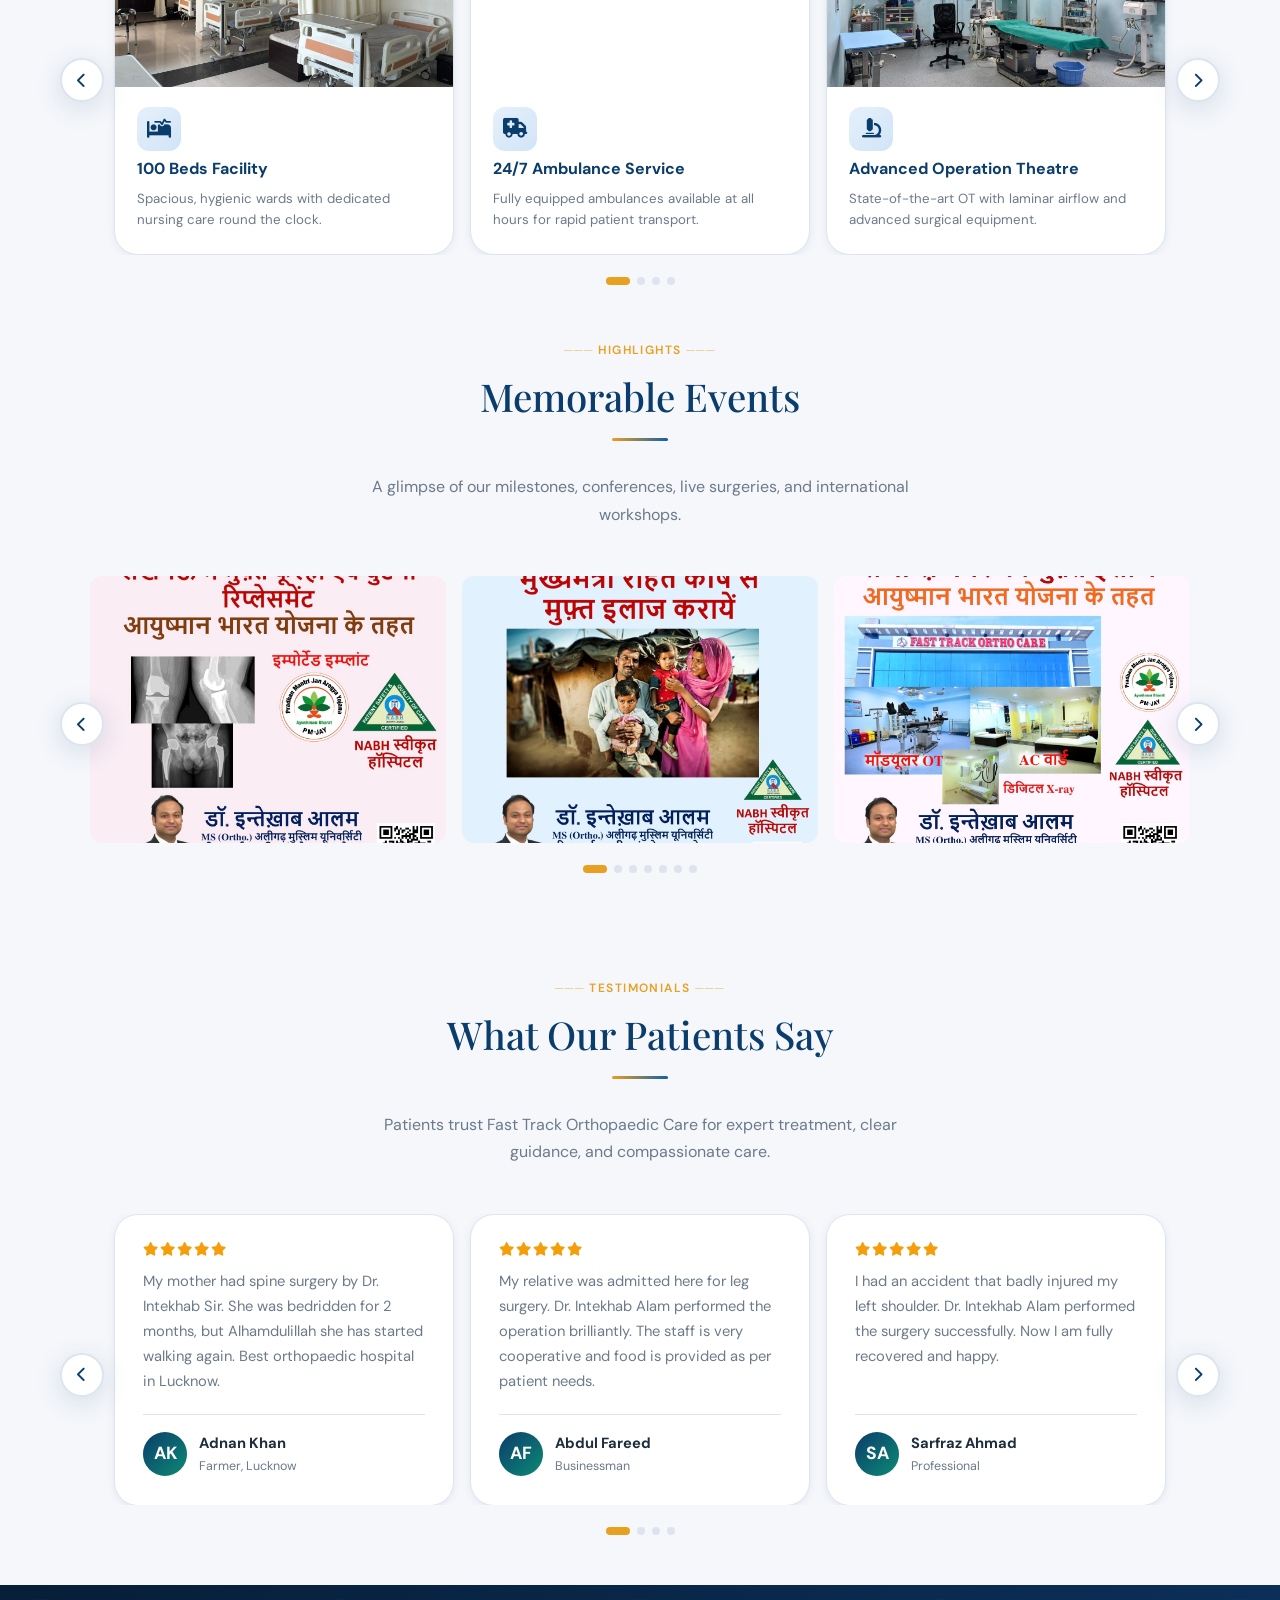
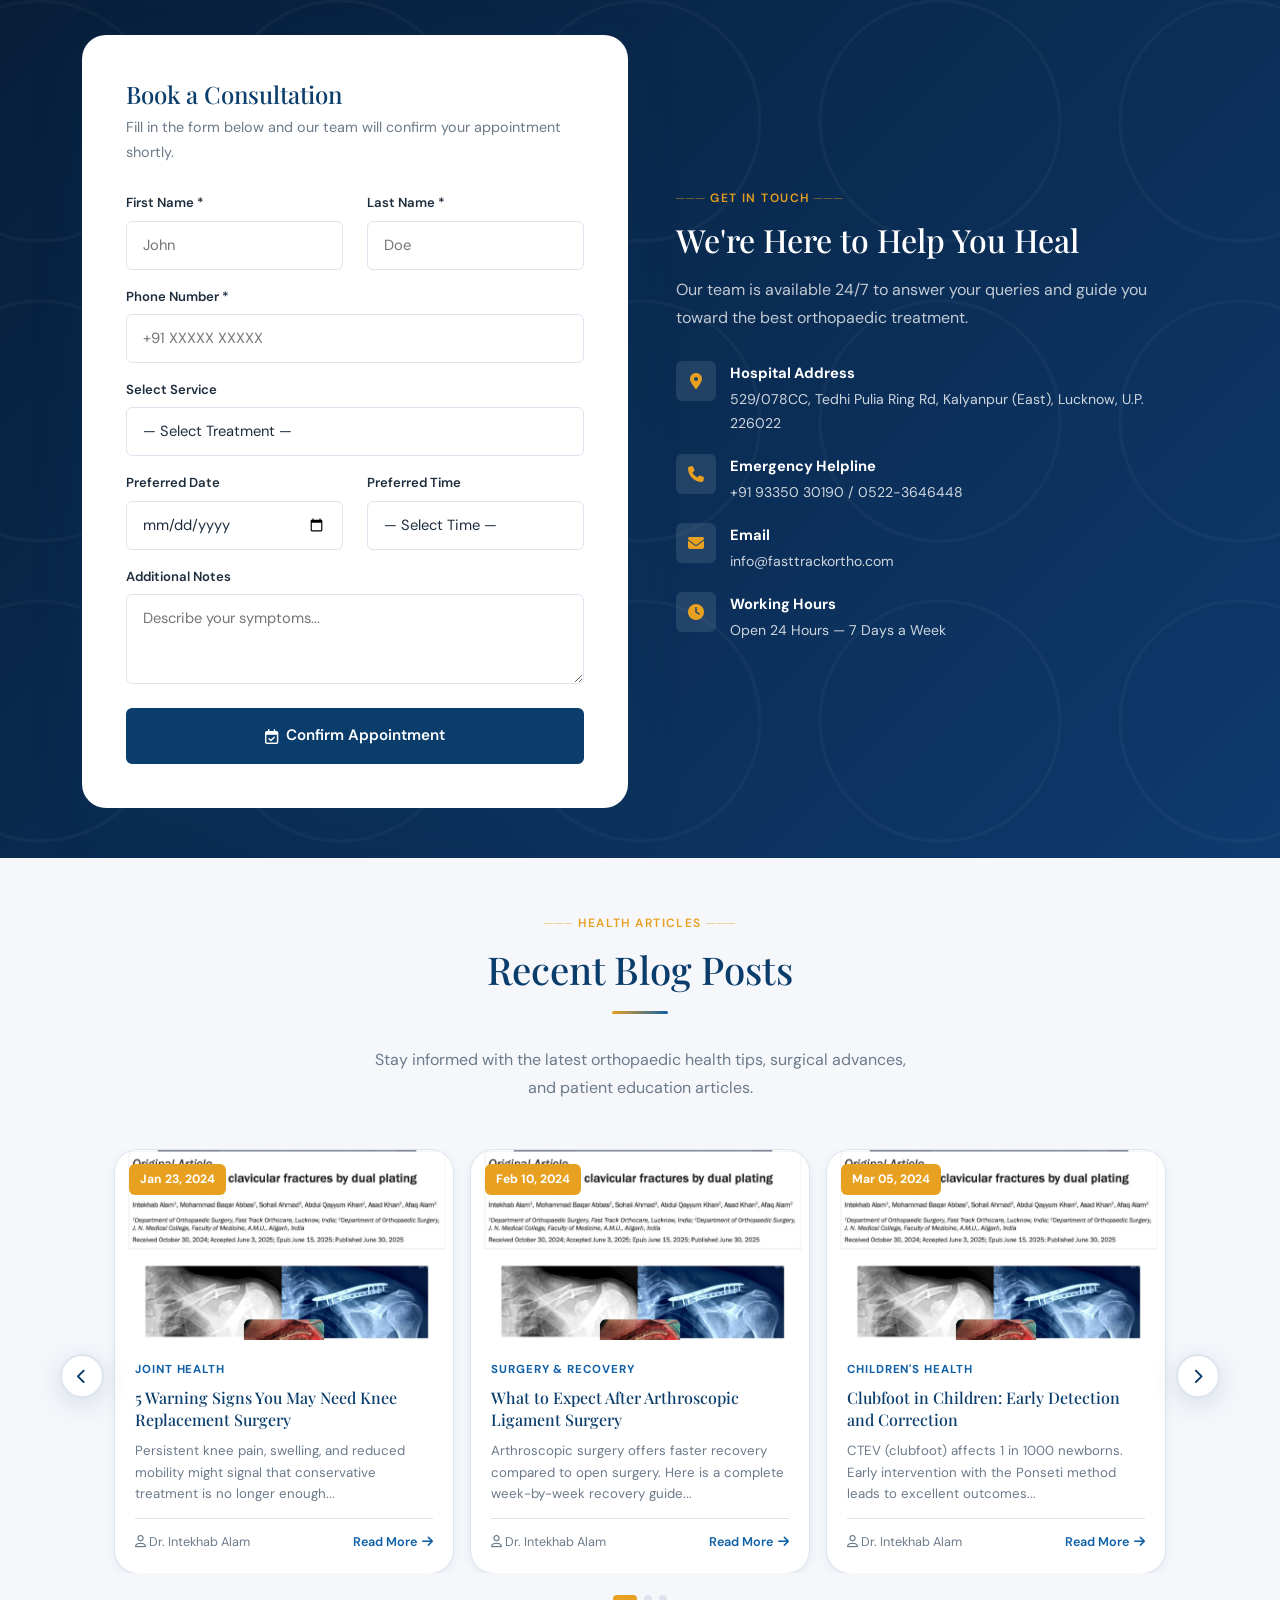
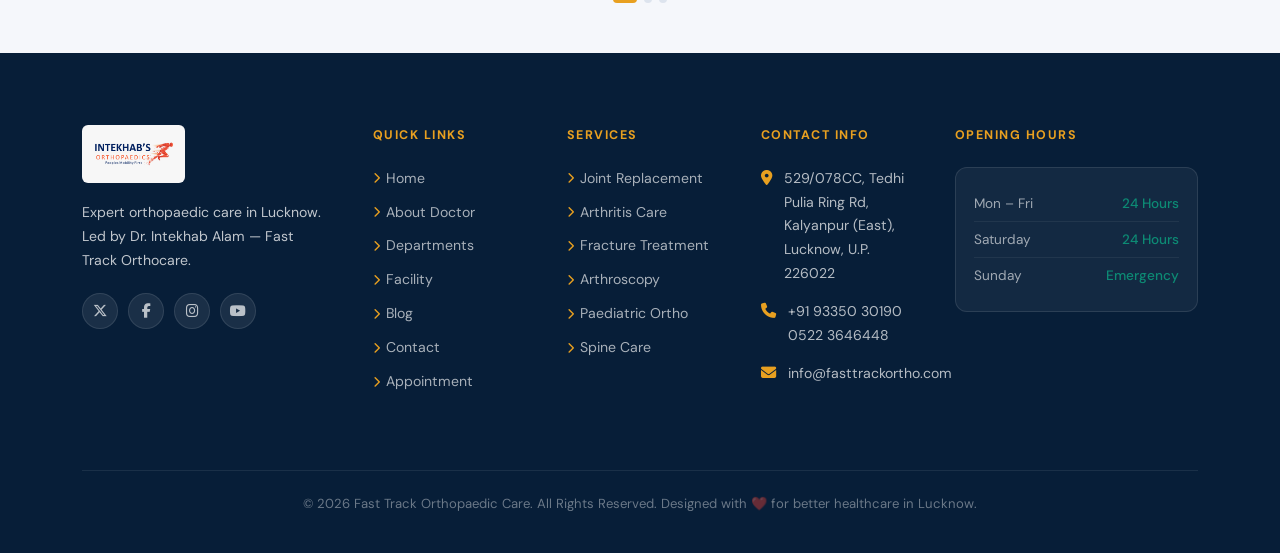
==== commit e8c8ec4e: "index page update" ====
--- a/index.html
+++ b/index.html
@@ -207,10 +207,10 @@
        FEATURES STRIP
     ══════════════════════════════════════ */
     .features-strip { background: var(--clr-white); box-shadow: var(--shadow-md); position: relative; z-index: 5; }
-    .feature-card { padding: 30px 24px; border-right: 1px solid var(--clr-border); display: flex; align-items: flex-start; gap: 16px; transition: var(--transition); }
+    .feature-card { padding: 30px 24px; border-right: 1px solid var(--clr-border); display: flex; flex-direction: column; align-items: center; text-align: center; gap: 12px; transition: var(--transition); }
     .feature-card:last-child { border-right: none; }
     .feature-card:hover { background: #f8fbff; }
-    .feature-card .icon-wrap { width: 54px; height: 54px; border-radius: var(--radius-md); background: linear-gradient(135deg,#e6f0fb,#d0e4f7); display: flex; align-items: center; justify-content: center; font-size: 1.4rem; color: var(--clr-primary); flex-shrink: 0; transition: var(--transition); }
+    .feature-card .icon-wrap { width: 54px; height: 54px; border-radius: var(--radius-md); background: linear-gradient(135deg,#e6f0fb,#d0e4f7); display: flex; align-items: center; justify-content: center; font-size: 1.4rem; color: var(--clr-primary); flex-shrink: 0; transition: var(--transition); margin-bottom: 2px; }
     .feature-card:hover .icon-wrap { background: var(--clr-primary); color: var(--clr-white); transform: scale(1.08); }
     .feature-card h4 { font-size: 1rem; font-family: var(--font-body); font-weight: 700; margin-bottom: 4px; }
     .feature-card p { font-size: .83rem; color: var(--clr-muted); margin: 0; line-height: 1.5; }
@@ -377,10 +377,10 @@
     .footer-contact-item i { color: var(--clr-accent); font-size: .95rem; margin-top: 3px; flex-shrink: 0; }
     .footer-contact-item span { font-size: .88rem; color: rgba(255,255,255,.7); }
     .footer-hours { background: rgba(255,255,255,.05); border: 1px solid rgba(255,255,255,.1); border-radius: var(--radius-md); padding: 18px; margin-top: 8px; }
-    .hours-row { display: flex; justify-content: space-between; font-size: .85rem; padding: 6px 0; border-bottom: 1px solid rgba(255,255,255,.06); }
+    .hours-row { display: flex; justify-content: space-between; align-items: center; gap: 12px; font-size: .85rem; padding: 6px 0; border-bottom: 1px solid rgba(255,255,255,.06); }
     .hours-row:last-child { border-bottom: none; }
-    .hours-row .day { color: rgba(255,255,255,.6); }
-    .hours-row .time { color: var(--clr-white); font-weight: 500; }
+    .hours-row .day { color: rgba(255,255,255,.6); white-space: nowrap; }
+    .hours-row .time { color: var(--clr-white); font-weight: 500; white-space: nowrap; }
     .hours-row .open { color: var(--clr-teal); }
     .footer-bottom { margin-top: 60px; padding: 22px 0; border-top: 1px solid rgba(255,255,255,.08); text-align: center; font-size: .82rem; color: rgba(255,255,255,.4); }
     .footer-bottom a { color: var(--clr-accent); }
@@ -456,6 +456,10 @@
       .panel-points { grid-template-columns: 1fr; }
       .appt-form-card { padding: 28px 20px; }
       .c-arrow { display: none; }
+      .footer-brand-col { text-align: center; }
+      .footer-brand-col .footer-logo img { margin-left: auto; margin-right: auto; }
+      .footer-brand-col .footer-desc { margin-left: auto; margin-right: auto; }
+      .footer-brand-col .footer-social { justify-content: center; }
     }
     @media (max-width: 480px) {
       .hero { padding-top: 84px; }
@@ -533,10 +537,7 @@
         <img src="images/logo/logoint.jpeg" alt="Fast Track Orthopaedic Care" class="logo-hi" />
       </a>
 
-      <a href="appointment.html" class="nav-appt-btn btn d-flex d-md-none">
-          <span class="en">Book Appointment</span>
-          <span class="hi lang-hidden">अपॉइंटमेंट लें</span>
-      </a>
+      <a href="appointment.html" class="nav-appt-btn btn d-flex d-md-none"><span class="en">Book Appointment</span><span class="hi lang-hidden">अपॉइंटमेंट लें</span></a>
 
       <button class="navbar-toggler" type="button" data-bs-toggle="collapse" data-bs-target="#mainNavbarCollapse" aria-controls="mainNavbarCollapse" aria-expanded="false" aria-label="Toggle navigation">
         <i class="fa-solid fa-bars"></i>
@@ -559,16 +560,15 @@
             <button class="lang-btn active" id="btn-en" onclick="setLanguage('en')">EN</button>
             <button class="lang-btn" id="btn-hi" onclick="setLanguage('hi')">हि</button>
           </div>
-          <a href="appointment.html" class="nav-appt-btn btn d-none d-lg-inline-block">
-            <span class="en">Book Appointment</span>
-            <span class="hi lang-hidden">अपॉइंटमेंट लें</span>
-          </a>
+          
+          <a href="appointment.html" class="nav-appt-btn btn d-none d-lg-inline-block"><span class="en">Book Appointment</span><span class="hi lang-hidden">अपॉइंटमेंट लें</span></a>
         </div>
       </div>
     </div>
   </nav>
 
-  <!-- ══════════════════════════════════════
+
+<!-- ══════════════════════════════════════
        NEW HERO SECTION
   ══════════════════════════════════════ -->
   <section class="hero pb-3" id="hero">
@@ -639,8 +639,8 @@
                   onerror="this.style.display='none'; this.parentNode.innerHTML += '<div style=\'display:flex;flex-direction:column;align-items:center;justify-content:center;width:100%;height:100%;gap:12px\'><i class=\'fa-solid fa-user-doctor\' style=\'font-size:4rem;color:#1254a0;opacity:.4\'></i><span style=\'font-family:Cormorant Garamond,serif;font-size:1.1rem;color:#09274d;opacity:.6\'>Dr. Intekhab Alam</span></div>'" />
               </div>
               <div class="doctor-card-footer">
-                <div class="doctor-card-name">Dr. Intekhab Alam</div>
-                <div class="doctor-card-spec">MS Orthopaedics · Fast Track Orthopaedic Care</div>
+                <div class="doctor-card-name"><span class="en">Dr. Intekhab Alam</span><span class="hi lang-hidden">डॉ. इंतेखाब आलम</span></div>
+                <div class="doctor-card-spec"><span class="en">MS (Ortho.) · AMU · Joint Replacement Surgeon, Lucknow</span><span class="hi lang-hidden">एमएस (ऑर्थो.) · AMU · जॉइंट रिप्लेसमेंट सर्जन, लखनऊ</span></div>
               </div>
             </div>
 
@@ -677,7 +677,7 @@
   <section class="features-strip">
     <div class="container-fluid px-0">
       <div class="row g-0">
-        <div class="col-md-3 col-sm-6" data-aos="fade-up" data-aos-delay="0">
+        <div class="col-6 col-md-3" data-aos="fade-up" data-aos-delay="0">
           <div class="feature-card">
             <div class="icon-wrap"><i class="fa-solid fa-user-doctor"></i></div>
             <div>
@@ -686,7 +686,7 @@
             </div>
           </div>
         </div>
-        <div class="col-md-3 col-sm-6" data-aos="fade-up" data-aos-delay="80">
+        <div class="col-6 col-md-3" data-aos="fade-up" data-aos-delay="80">
           <div class="feature-card">
             <div class="icon-wrap"><i class="fa-solid fa-truck-medical"></i></div>
             <div>
@@ -695,7 +695,7 @@
             </div>
           </div>
         </div>
-        <div class="col-md-3 col-sm-6" data-aos="fade-up" data-aos-delay="160">
+        <div class="col-6 col-md-3" data-aos="fade-up" data-aos-delay="160">
           <div class="feature-card">
             <div class="icon-wrap"><i class="fa-solid fa-stethoscope"></i></div>
             <div>
@@ -704,7 +704,7 @@
             </div>
           </div>
         </div>
-        <div class="col-md-3 col-sm-6" data-aos="fade-up" data-aos-delay="240">
+        <div class="col-6 col-md-3" data-aos="fade-up" data-aos-delay="240">
           <div class="feature-card">
             <div class="icon-wrap"><i class="fa-solid fa-clock"></i></div>
             <div>
@@ -731,17 +731,17 @@
               <img id="galleryMain" src="images/gallary/front.png" alt="Hospital facility"
                 onerror="this.src='[data-uri]'"/>
               <div class="gallery-main-overlay">
-                <span class="gallery-main-tag" id="galleryTag">Advanced Operation Theatre</span>
+                <span class="gallery-main-tag" id="galleryTag">The Hospital</span>
               </div>
             </div>
             <div class="gallery-thumbs">
-              <div class="gallery-thumb active" data-src="images/gallary/front.png" data-tag="Advanced Operation Theatre" onclick="switchGallery(this)">
+              <div class="gallery-thumb active" data-src="images/gallary/front.png" data-tag="The Hospital" onclick="switchGallery(this)">
                 <img src="images/gallary/front.png" alt="OT" onerror="this.parentNode.style.background='#cde4f9'"/>
               </div>
-              <div class="gallery-thumb" data-src="images/facilty/facilty (1).jpeg" data-tag="100 Beds Facility" onclick="switchGallery(this)">
+              <div class="gallery-thumb" data-src="images/facilty/facilty (1).jpeg" data-tag="In-House Diagnostic Lab" onclick="switchGallery(this)">
                 <img src="images/facilty/facilty (1).jpeg" alt="Beds" onerror="this.parentNode.style.background='#dcfce7'"/>
               </div>
-              <div class="gallery-thumb" data-src="images/facilty/facilty (4).jpeg" data-tag="In-House Diagnostic Lab" onclick="switchGallery(this)">
+              <div class="gallery-thumb" data-src="images/facilty/facilty (4).jpeg" data-tag="100 Beds Facility" onclick="switchGallery(this)">
                 <img src="images/facilty/facilty (4).jpeg" alt="Lab" onerror="this.parentNode.style.background='#fef3c7'"/>
               </div>
               <div class="gallery-thumb" data-src="images/facilty/facilty (5).jpeg" data-tag="Physiotherapy &amp; Rehab Unit" onclick="switchGallery(this)">
@@ -766,8 +766,8 @@
               <span class="hi lang-hidden">उन्नत स्वास्थ्य सेवाएं<br/>प्रदान करना</span>
             </h2>
             <p class="about-desc-new">
-              <span class="en">Fast Track Orthopaedic Care is Lucknow's premier orthopaedic centre led by Dr. Intekhab Alam — MBBS &amp; MS Orthopaedics from AMU. With ex-consultant experience at Apollo, Max, and Fortis hospitals, we deliver world-class surgical precision combined with compassionate patient care.</span>
-              <span class="hi lang-hidden">Fast Track Orthopaedic Care लखनऊ का प्रमुख ऑर्थोपेडिक केंद्र है। डॉ. इंतेखाब आलम के नेतृत्व में — अपोलो, मैक्स और फोर्टिस में पूर्व परामर्शदाता।</span>
+              <span class="en">Dr. Intekhab Alam is a skilled orthopaedics and joint replacement surgeon in Lucknow with over 14 years of experience in treating joint and musculoskeletal conditions. He practices at Fast Track Orthocare, providing expert diagnosis and advanced surgical and non-surgical orthopaedic care. He completed his MBBS and MS (Ortho.) from Aligarh Muslim University (AMU), Aligarh, and later worked as a Registrar at Jawaharlal Nehru Medical College, AMU, before gaining extensive experience at leading centres including Fortis Memorial Research Institute, Gurugram, Max Healthcare, Saket, New Delhi, and Apollo Hospital, Lucknow. He specializes in knee and hip replacement surgery, arthritis management, sports injuries, fractures, and other orthopaedic disorders, with a patient-focused and evidence-based approach.</span>
+              <span class="hi lang-hidden">डॉ. इंतेखाब आलम लखनऊ के एक अनुभवी ऑर्थोपेडिक्स और जॉइंट रिप्लेसमेंट सर्जन हैं, जिन्हें जोड़ों और मस्कुलोस्केलेटल समस्याओं के इलाज में 14+ वर्षों का अनुभव है। वे Fast Track Orthocare में विशेषज्ञ निदान और आधुनिक सर्जिकल तथा नॉन-सर्जिकल ऑर्थोपेडिक देखभाल प्रदान करते हैं। उन्होंने MBBS और MS (Ortho.) अलीगढ़ मुस्लिम विश्वविद्यालय (AMU), अलीगढ़ से किया है। इसके बाद उन्होंने जवाहरलाल नेहरू मेडिकल कॉलेज, AMU में रजिस्ट्रार के रूप में कार्य किया और Fortis Memorial Research Institute, गुरुग्राम, Max Healthcare, साकेत, नई दिल्ली, तथा Apollo Hospital, लखनऊ जैसे प्रमुख संस्थानों में व्यापक अनुभव प्राप्त किया। वे घुटने और कूल्हे की जॉइंट रिप्लेसमेंट सर्जरी, आर्थराइटिस मैनेजमेंट, स्पोर्ट्स इंजरी, फ्रैक्चर और अन्य ऑर्थोपेडिक समस्याओं के उपचार में विशेषज्ञ हैं और patient-focused, सुरक्षित तथा evidence-based इलाज पर जोर देते हैं।</span>
             </p>
             <ul class="feature-list-new">
               <li><span class="fi"><i class="fa-solid fa-check"></i></span><span><span class="en">Qualified &amp; Experienced Doctors</span><span class="hi lang-hidden">योग्य और अनुभवी डॉक्टर</span></span></li>
@@ -777,7 +777,7 @@
               <li><span class="fi"><i class="fa-solid fa-check"></i></span><span><span class="en">In-House Diagnostics &amp; Lab</span><span class="hi lang-hidden">इन-हाउस डायग्नोस्टिक्स</span></span></li>
               <li><span class="fi"><i class="fa-solid fa-check"></i></span><span><span class="en">Post-Op Rehab &amp; Physiotherapy</span><span class="hi lang-hidden">ऑपरेशन के बाद पुनर्वास</span></span></li>
             </ul>
-            <div class="about-stats-new">
+            <!-- <div class="about-stats-new">
               <div class="about-stat-card">
                 <div class="snum">25+</div>
                 <div class="slbl"><span class="en">Years of Excellence</span><span class="hi lang-hidden">उत्कृष्टता के वर्ष</span></div>
@@ -790,8 +790,8 @@
                 <div class="snum">10k+</div>
                 <div class="slbl"><span class="en">Surgeries Done</span><span class="hi lang-hidden">सर्जरी पूर्ण</span></div>
               </div>
-            </div>
-            <a href="about.html" class="btn-navy-new">
+            </div> -->
+            <a href="about.html" class="btn-navy-new rounded-pill">
               <span class="en">View More</span><span class="hi lang-hidden">और देखें</span>
               <i class="fa-solid fa-arrow-right"></i>
             </a>
@@ -934,11 +934,11 @@
         <button class="c-arrow next" id="facNext"><i class="fa-solid fa-chevron-right"></i></button>
         <div class="carousel-viewport" id="facViewport">
           <div class="carousel-track" id="facTrack">
-            <div class="carousel-slide"><div class="facility-slide-card"><div class="fac-img-wrap"><img src="images/facilty/facilty (1).jpeg" alt="100 Beds" loading="lazy"/><div class="fac-overlay"><i class="fa-solid fa-magnifying-glass-plus"></i></div></div><div class="fac-body"><div class="fac-icon-wrap"><i class="fa-solid fa-bed-pulse"></i></div><h4 class="fac-title"><span class="en">100 Beds Facility</span><span class="hi lang-hidden">100 बेड की सुविधा</span></h4><p class="fac-desc"><span class="en">Spacious, hygienic wards with dedicated nursing care round the clock.</span><span class="hi lang-hidden">समर्पित नर्सिंग देखभाल के साथ विशाल और स्वच्छ वार्ड।</span></p></div></div></div>
-            <div class="carousel-slide"><div class="facility-slide-card"><div class="fac-img-wrap"><img src="images/facilty/facilty (2).jpeg" alt="Ambulance" loading="lazy"/><div class="fac-overlay"><i class="fa-solid fa-magnifying-glass-plus"></i></div></div><div class="fac-body"><div class="fac-icon-wrap"><i class="fa-solid fa-truck-medical"></i></div><h4 class="fac-title"><span class="en">24/7 Ambulance Service</span><span class="hi lang-hidden">24/7 एम्बुलेंस सेवा</span></h4><p class="fac-desc"><span class="en">Fully equipped ambulances available at all hours for rapid patient transport.</span><span class="hi lang-hidden">त्वरित परिवहन के लिए पूरी तरह सुसज्जित एम्बुलेंस।</span></p></div></div></div>
-            <div class="carousel-slide"><div class="facility-slide-card"><div class="fac-img-wrap"><img src="images/facilty/facilty (3).jpeg" alt="OT" loading="lazy"/><div class="fac-overlay"><i class="fa-solid fa-magnifying-glass-plus"></i></div></div><div class="fac-body"><div class="fac-icon-wrap"><i class="fa-solid fa-microscope"></i></div><h4 class="fac-title"><span class="en">Advanced Operation Theatre</span><span class="hi lang-hidden">उन्नत ऑपरेशन थियेटर</span></h4><p class="fac-desc"><span class="en">State-of-the-art OT with laminar airflow and advanced surgical equipment.</span><span class="hi lang-hidden">लैमिनार एयरफ्लो और उन्नत सर्जिकल उपकरणों से सुसज्जित।</span></p></div></div></div>
-            <div class="carousel-slide"><div class="facility-slide-card"><div class="fac-img-wrap"><img src="images/facilty/facilty (4).jpeg" alt="Lab" loading="lazy"/><div class="fac-overlay"><i class="fa-solid fa-magnifying-glass-plus"></i></div></div><div class="fac-body"><div class="fac-icon-wrap"><i class="fa-solid fa-flask"></i></div><h4 class="fac-title"><span class="en">In-House Diagnostic Lab</span><span class="hi lang-hidden">इन-हाउस डायग्नोस्टिक लैब</span></h4><p class="fac-desc"><span class="en">Pathology, X-ray, and imaging under one roof for faster diagnosis.</span><span class="hi lang-hidden">तेज़ निदान के लिए पैथोलॉजी, एक्स-रे और इमेजिंग।</span></p></div></div></div>
-            <div class="carousel-slide"><div class="facility-slide-card"><div class="fac-img-wrap"><img src="images/facilty/facilty (5).jpeg" alt="Physio" loading="lazy"/><div class="fac-overlay"><i class="fa-solid fa-magnifying-glass-plus"></i></div></div><div class="fac-body"><div class="fac-icon-wrap"><i class="fa-solid fa-dumbbell"></i></div><h4 class="fac-title"><span class="en">Physiotherapy &amp; Rehab Unit</span><span class="hi lang-hidden">फिजियोथेरेपी और रिहैब यूनिट</span></h4><p class="fac-desc"><span class="en">Dedicated rehabilitation space with modern physio equipment and expert therapists.</span><span class="hi lang-hidden">आधुनिक उपकरणों और विशेषज्ञ थेरेपिस्ट के साथ पुनर्वास केंद्र।</span></p></div></div></div>
+            <div class="carousel-slide"><div class="facility-slide-card"><div class="fac-img-wrap"><img src="images/facilty/facilty (4).jpeg" alt="100 Beds" loading="lazy"/><div class="fac-overlay"><i class="fa-solid fa-magnifying-glass-plus"></i></div></div><div class="fac-body"><div class="fac-icon-wrap"><i class="fa-solid fa-bed-pulse"></i></div><h4 class="fac-title"><span class="en">100 Beds Facility</span><span class="hi lang-hidden">100 बेड की सुविधा</span></h4><p class="fac-desc"><span class="en">Spacious, hygienic wards with dedicated nursing care round the clock.</span><span class="hi lang-hidden">समर्पित नर्सिंग देखभाल के साथ विशाल और स्वच्छ वार्ड।</span></p></div></div></div>
+            <div class="carousel-slide"><div class="facility-slide-card"><div class="fac-img-wrap"><img src="images/facilty/facilty ().jpeg" alt="Ambulance" loading="lazy"/><div class="fac-overlay"><i class="fa-solid fa-magnifying-glass-plus"></i></div></div><div class="fac-body"><div class="fac-icon-wrap"><i class="fa-solid fa-truck-medical"></i></div><h4 class="fac-title"><span class="en">24/7 Ambulance Service</span><span class="hi lang-hidden">24/7 एम्बुलेंस सेवा</span></h4><p class="fac-desc"><span class="en">Fully equipped ambulances available at all hours for rapid patient transport.</span><span class="hi lang-hidden">त्वरित परिवहन के लिए पूरी तरह सुसज्जित एम्बुलेंस।</span></p></div></div></div>
+            <div class="carousel-slide"><div class="facility-slide-card"><div class="fac-img-wrap"><img src="images/facilty/facilty (5).jpeg" alt="OT" loading="lazy"/><div class="fac-overlay"><i class="fa-solid fa-magnifying-glass-plus"></i></div></div><div class="fac-body"><div class="fac-icon-wrap"><i class="fa-solid fa-microscope"></i></div><h4 class="fac-title"><span class="en">Advanced Operation Theatre</span><span class="hi lang-hidden">उन्नत ऑपरेशन थियेटर</span></h4><p class="fac-desc"><span class="en">State-of-the-art OT with laminar airflow and advanced surgical equipment.</span><span class="hi lang-hidden">लैमिनार एयरफ्लो और उन्नत सर्जिकल उपकरणों से सुसज्जित।</span></p></div></div></div>
+            <div class="carousel-slide"><div class="facility-slide-card"><div class="fac-img-wrap"><img src="images/facilty/facilty (1).jpeg" alt="Lab" loading="lazy"/><div class="fac-overlay"><i class="fa-solid fa-magnifying-glass-plus"></i></div></div><div class="fac-body"><div class="fac-icon-wrap"><i class="fa-solid fa-flask"></i></div><h4 class="fac-title"><span class="en">In-House Diagnostic Lab</span><span class="hi lang-hidden">इन-हाउस डायग्नोस्टिक लैब</span></h4><p class="fac-desc"><span class="en">Pathology, X-ray, and imaging under one roof for faster diagnosis.</span><span class="hi lang-hidden">तेज़ निदान के लिए पैथोलॉजी, एक्स-रे और इमेजिंग।</span></p></div></div></div>
+            <div class="carousel-slide"><div class="facility-slide-card"><div class="fac-img-wrap"><img src="images/facilty/facilty (3).jpeg" alt="Physio" loading="lazy"/><div class="fac-overlay"><i class="fa-solid fa-magnifying-glass-plus"></i></div></div><div class="fac-body"><div class="fac-icon-wrap"><i class="fa-solid fa-dumbbell"></i></div><h4 class="fac-title"><span class="en">Physiotherapy &amp; Rehab Unit</span><span class="hi lang-hidden">फिजियोथेरेपी और रिहैब यूनिट</span></h4><p class="fac-desc"><span class="en">Dedicated rehabilitation space with modern physio equipment and expert therapists.</span><span class="hi lang-hidden">आधुनिक उपकरणों और विशेषज्ञ थेरेपिस्ट के साथ पुनर्वास केंद्र।</span></p></div></div></div>
             <div class="carousel-slide"><div class="facility-slide-card"><div class="fac-img-wrap"><img src="images/facilty/facilty (1).jpeg" alt="Emergency" loading="lazy"/><div class="fac-overlay"><i class="fa-solid fa-magnifying-glass-plus"></i></div></div><div class="fac-body"><div class="fac-icon-wrap"><i class="fa-solid fa-kit-medical"></i></div><h4 class="fac-title"><span class="en">24/7 Emergency &amp; Trauma Care</span><span class="hi lang-hidden">24/7 आपातकालीन और ट्रॉमा देखभाल</span></h4><p class="fac-desc"><span class="en">Always-ready emergency unit staffed for immediate orthopaedic trauma response.</span><span class="hi lang-hidden">तत्काल ऑर्थोपेडिक ट्रॉमा के लिए सदैव तैयार आपातकालीन इकाई।</span></p></div></div></div>
           </div>
         </div>
@@ -1075,9 +1075,9 @@
   <footer class="site-footer" id="footer">
     <div class="container">
       <div class="row g-4 g-lg-5">
-        <div class="col-lg-3 col-md-6">
+        <div class="col-lg-3 col-md-6 footer-brand-col">
           <div class="footer-logo"><img src="images/logo/logoint.jpeg" alt="Fast Track Orthopaedic Care"/></div>
-          <p class="footer-desc"><span class="en">Expert orthopaedic care in Lucknow. Led by Dr. Intekhab Alam — Peoples Mobility First.</span><span class="hi lang-hidden">लखनऊ में विशेषज्ञ ऑर्थोपेडिक देखभाल।</span></p>
+          <p class="footer-desc"><span class="en">Expert orthopaedic care in Lucknow. Led by Dr. Intekhab Alam — Fast Track Orthocare.</span><span class="hi lang-hidden">लखनऊ में विशेषज्ञ ऑर्थोपेडिक देखभाल।</span></p>
           <div class="footer-social">
             <a href="#"><i class="fa-brands fa-x-twitter"></i></a>
             <a href="#"><i class="fa-brands fa-facebook-f"></i></a>
@@ -1108,13 +1108,13 @@
             <li><a href="department.html"><i class="fa-solid fa-chevron-right"></i><span class="en">Spine Care</span><span class="hi lang-hidden">स्पाइन केयर</span></a></li>
           </ul>
         </div>
-        <div class="col-lg-3 col-md-6">
+        <div class="col-lg-2 col-md-6">
           <div class="footer-heading"><span class="en">Contact Info</span><span class="hi lang-hidden">संपर्क जानकारी</span></div>
           <div class="footer-contact-item"><i class="fa-solid fa-location-dot"></i><span>529/078CC, Tedhi Pulia Ring Rd, Kalyanpur (East), Lucknow, U.P. 226022</span></div>
-          <div class="footer-contact-item"><i class="fa-solid fa-phone"></i><span><a href="tel:+919335030190" style="color:rgba(255,255,255,.7)">+91 93350 30190</a><br/><a href="tel:05223646448" style="color:rgba(255,255,255,.7)">0522-3646448</a></span></div>
+          <div class="footer-contact-item"><i class="fa-solid fa-phone"></i><span><a href="tel:+919335030190" style="color:rgba(255,255,255,.7)">+91 93350 30190</a><br/><a href="tel:0522 3646448 " style="color:rgba(255,255,255,.7)">0522 3646448 </a></span></div>
           <div class="footer-contact-item"><i class="fa-solid fa-envelope"></i><span><a href="mailto:info@fasttrackortho.com" style="color:rgba(255,255,255,.7)">info@fasttrackortho.com</a></span></div>
         </div>
-        <div class="col-lg-2 col-md-6">
+        <div class="col-lg-3 col-md-6">
           <div class="footer-heading"><span class="en">Opening Hours</span><span class="hi lang-hidden">खुलने का समय</span></div>
           <div class="footer-hours">
             <div class="hours-row"><span class="day"><span class="en">Mon – Fri</span><span class="hi lang-hidden">सोम – शुक्र</span></span><span class="time open"><span class="en">24 Hours</span><span class="hi lang-hidden">24 घंटे</span></span></div>
